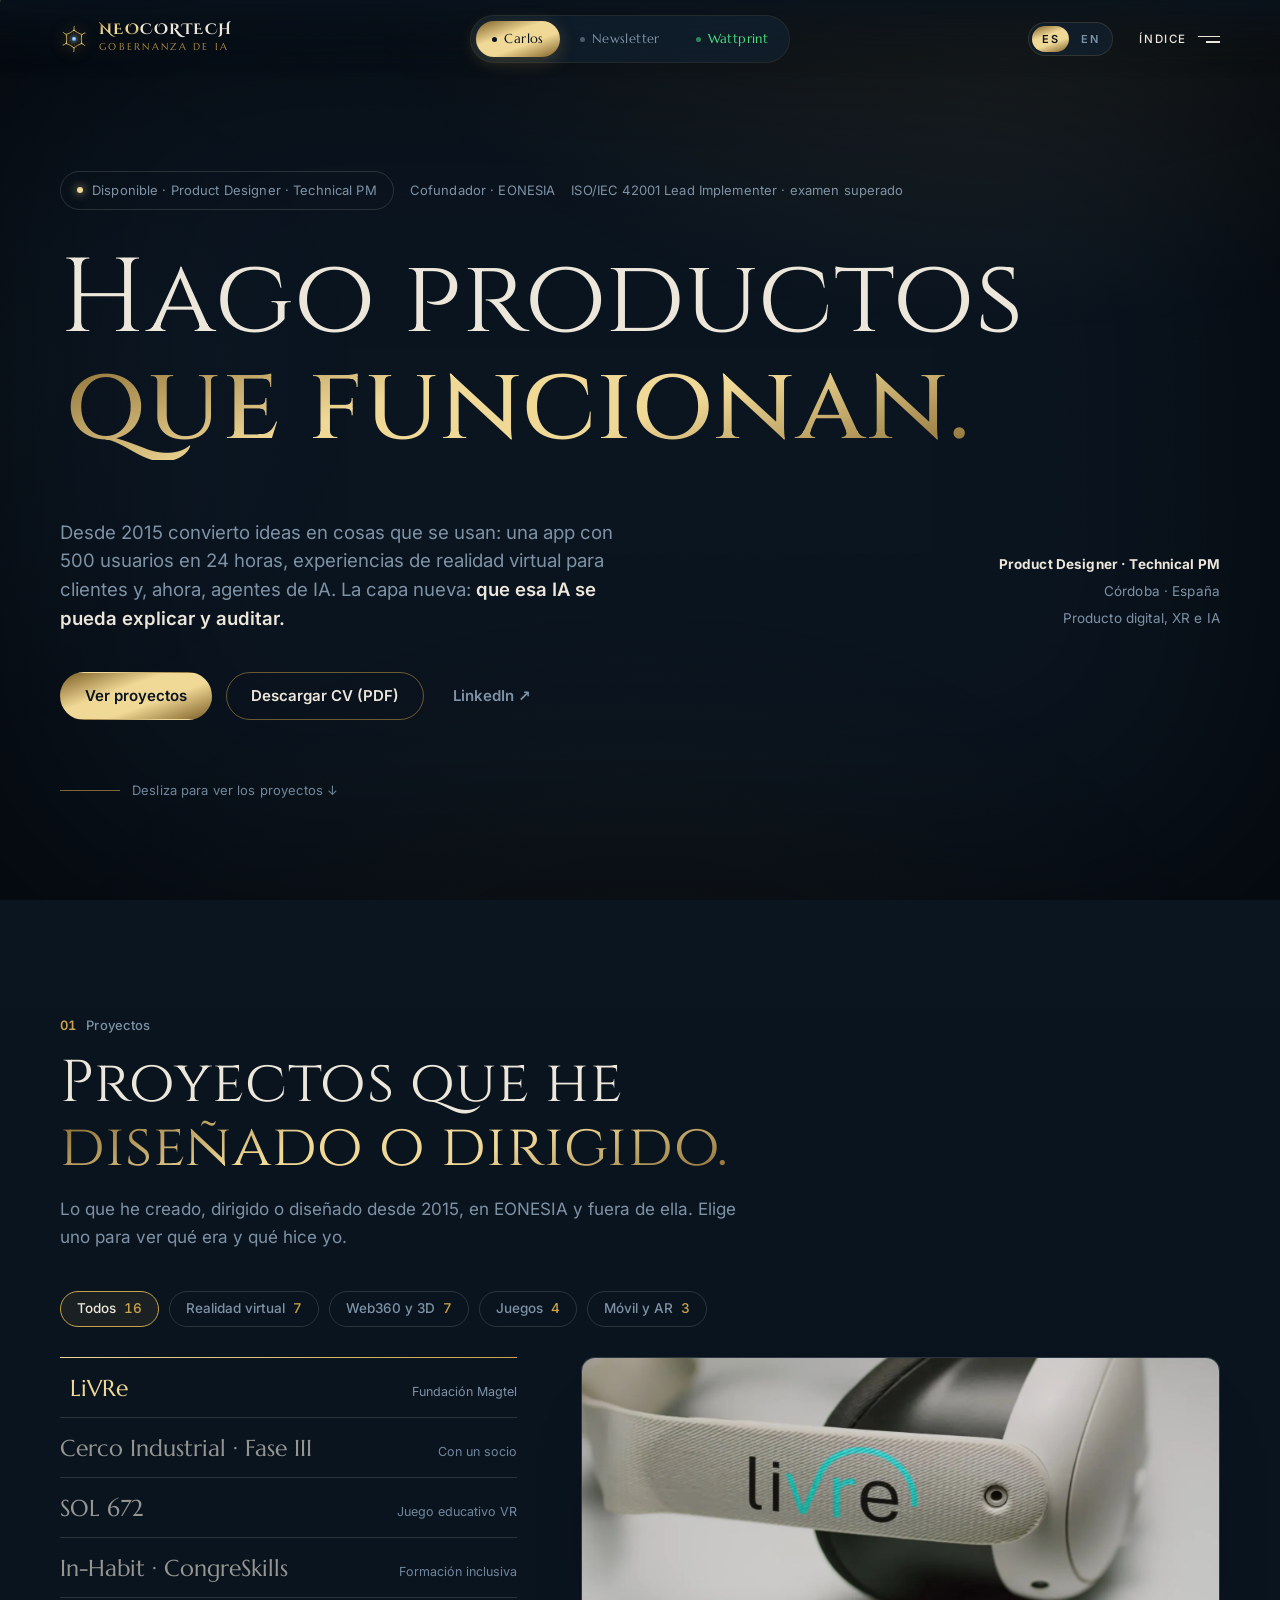
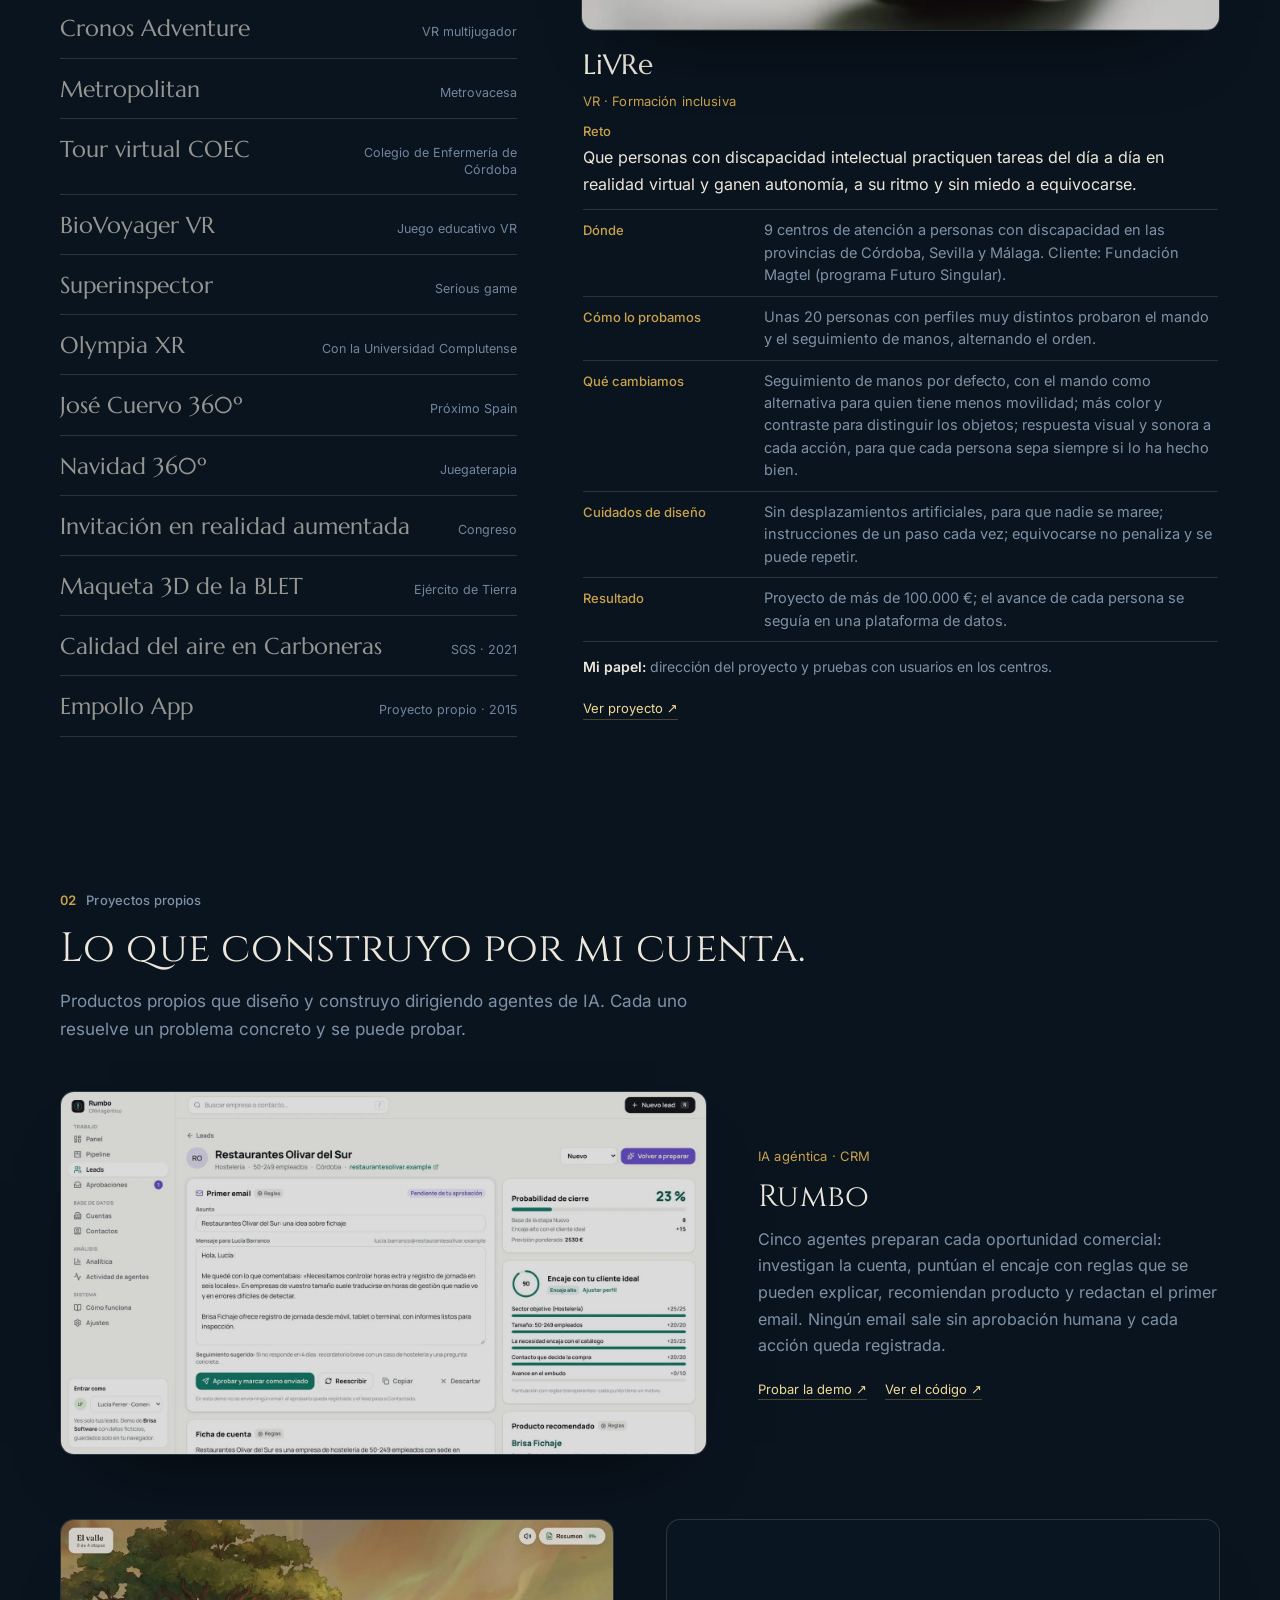
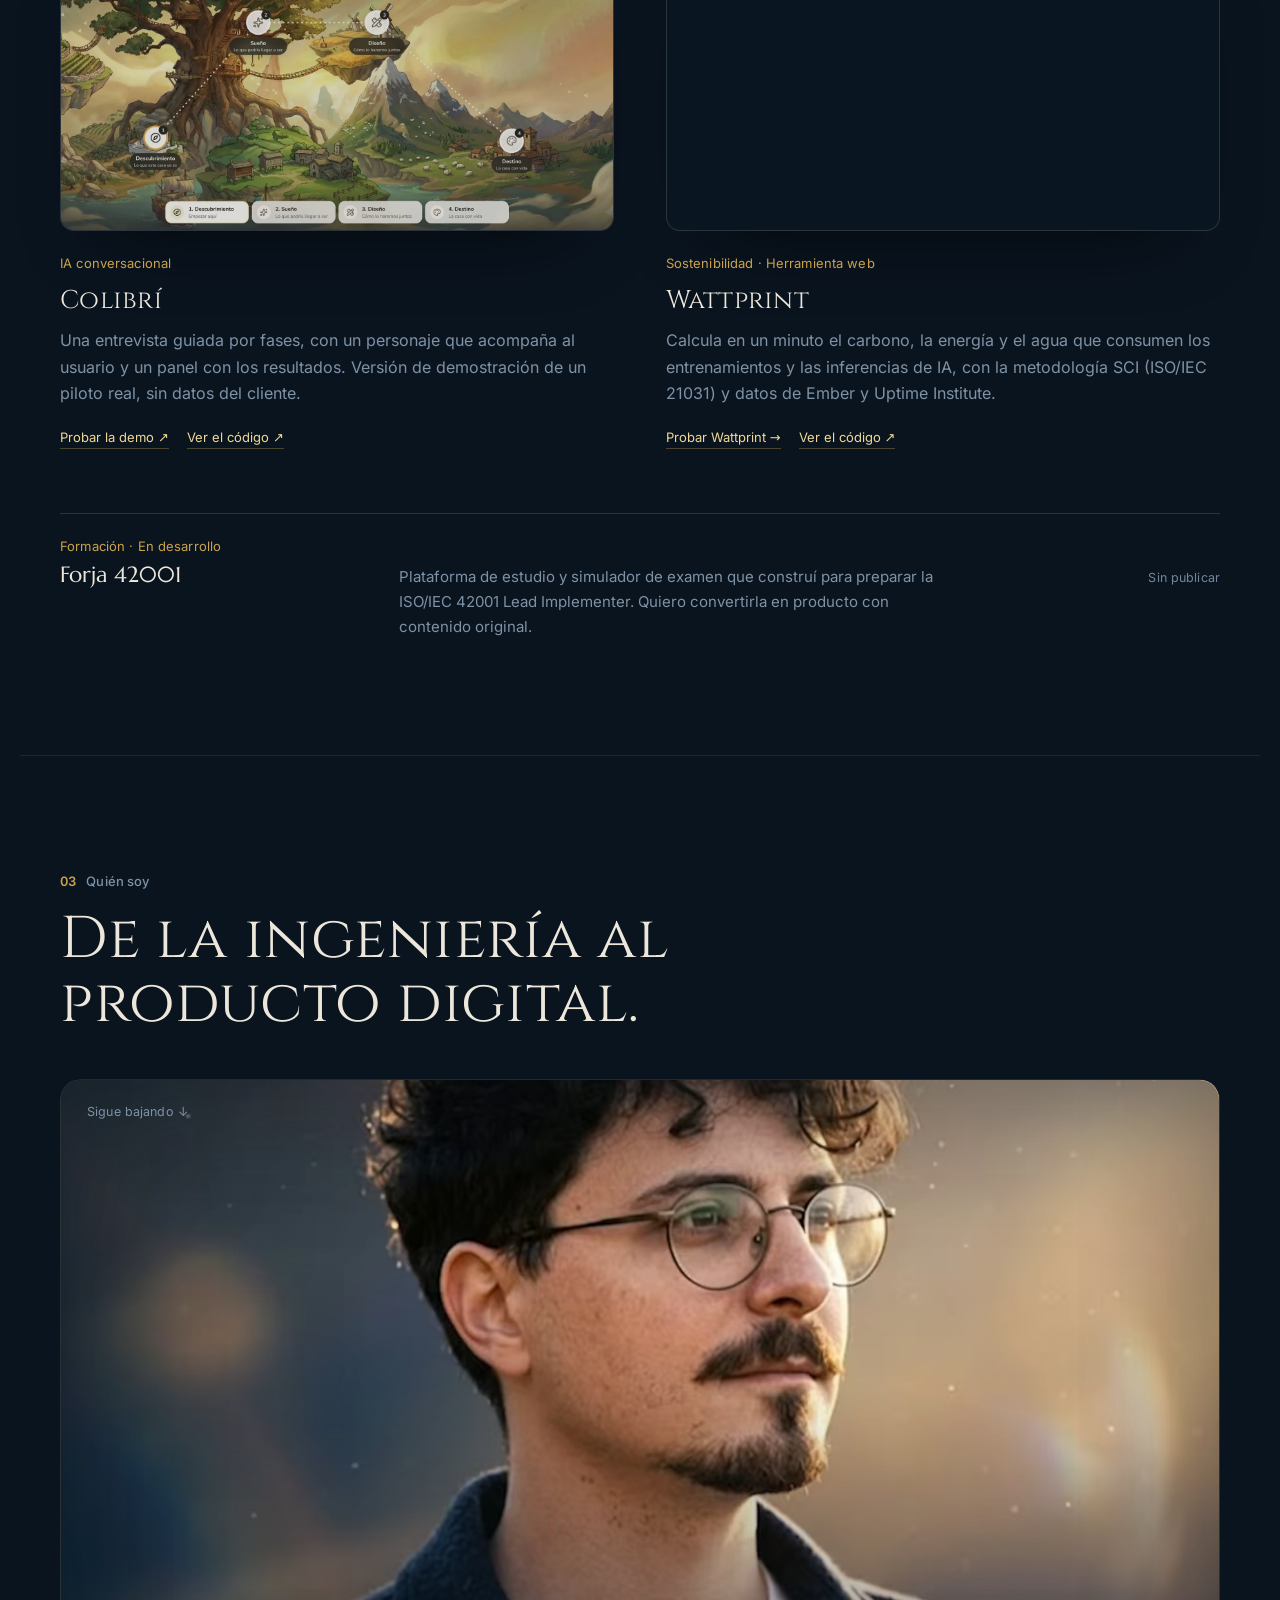
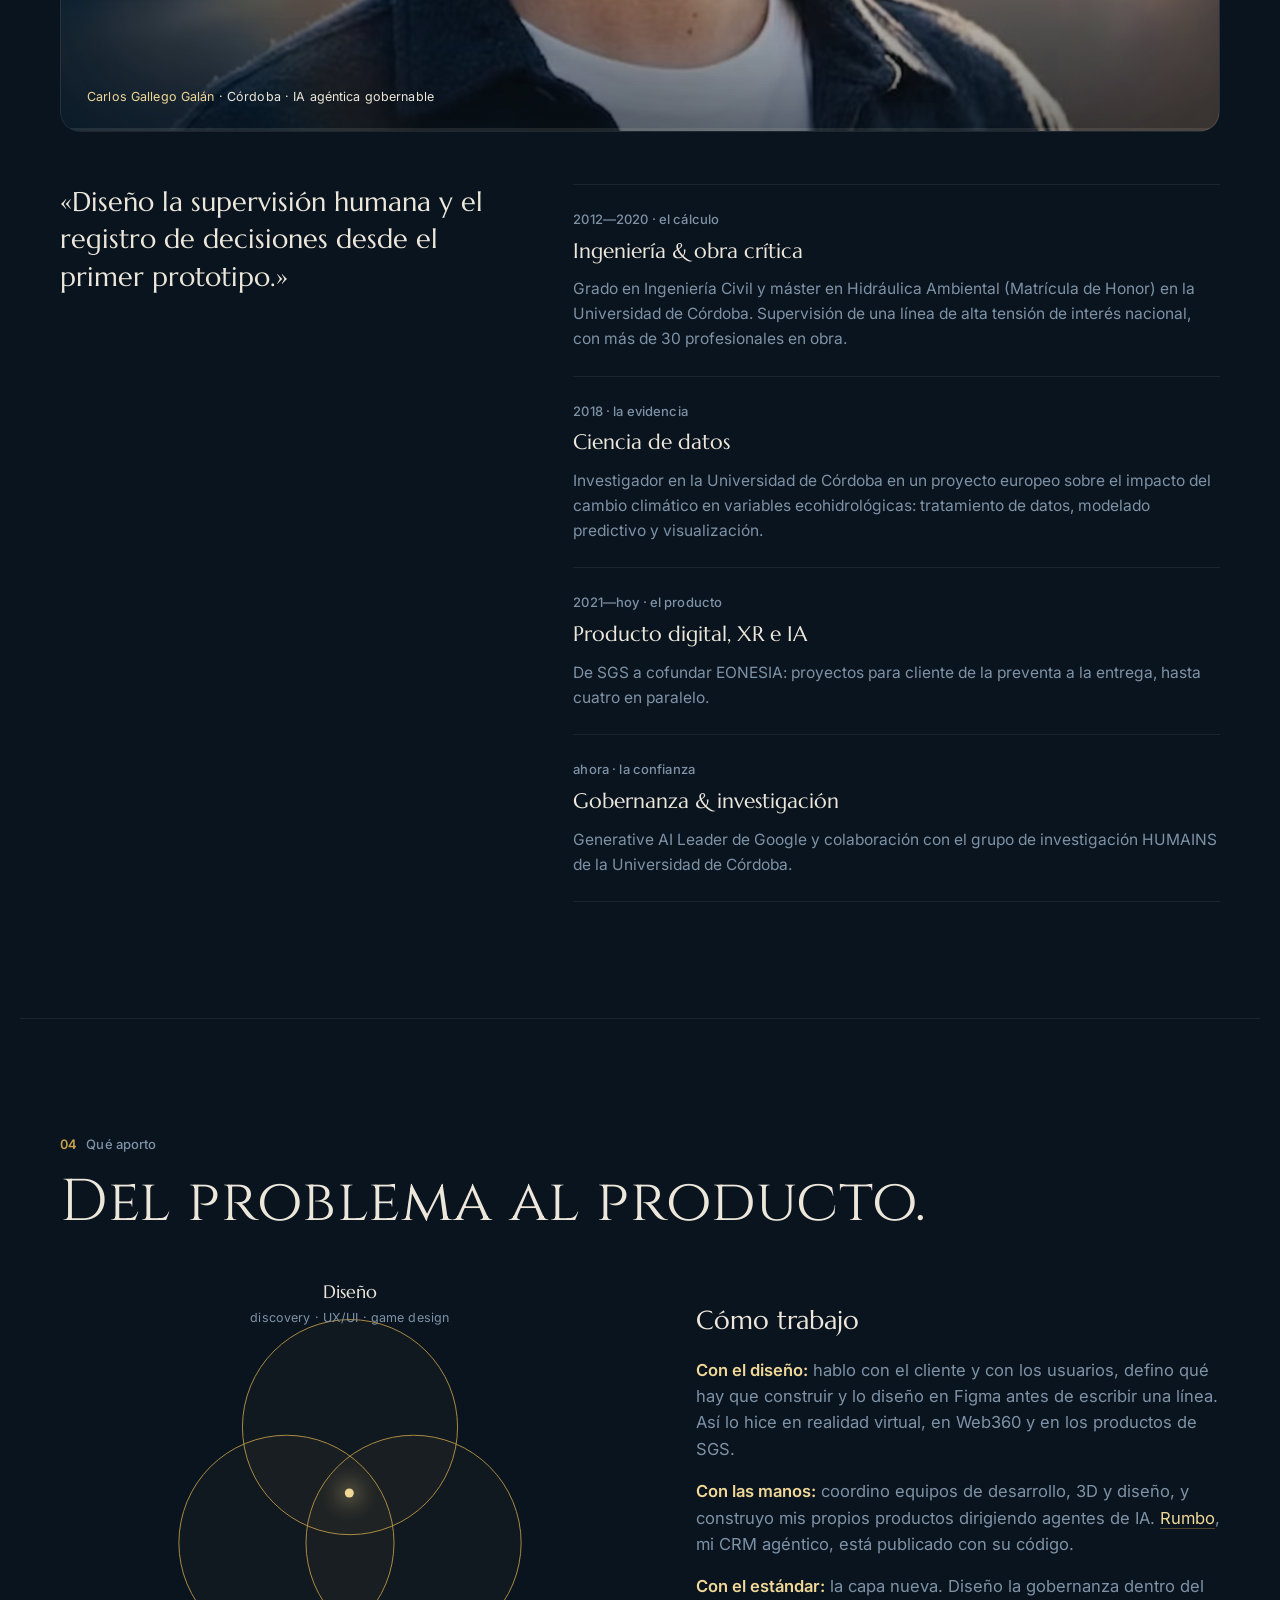
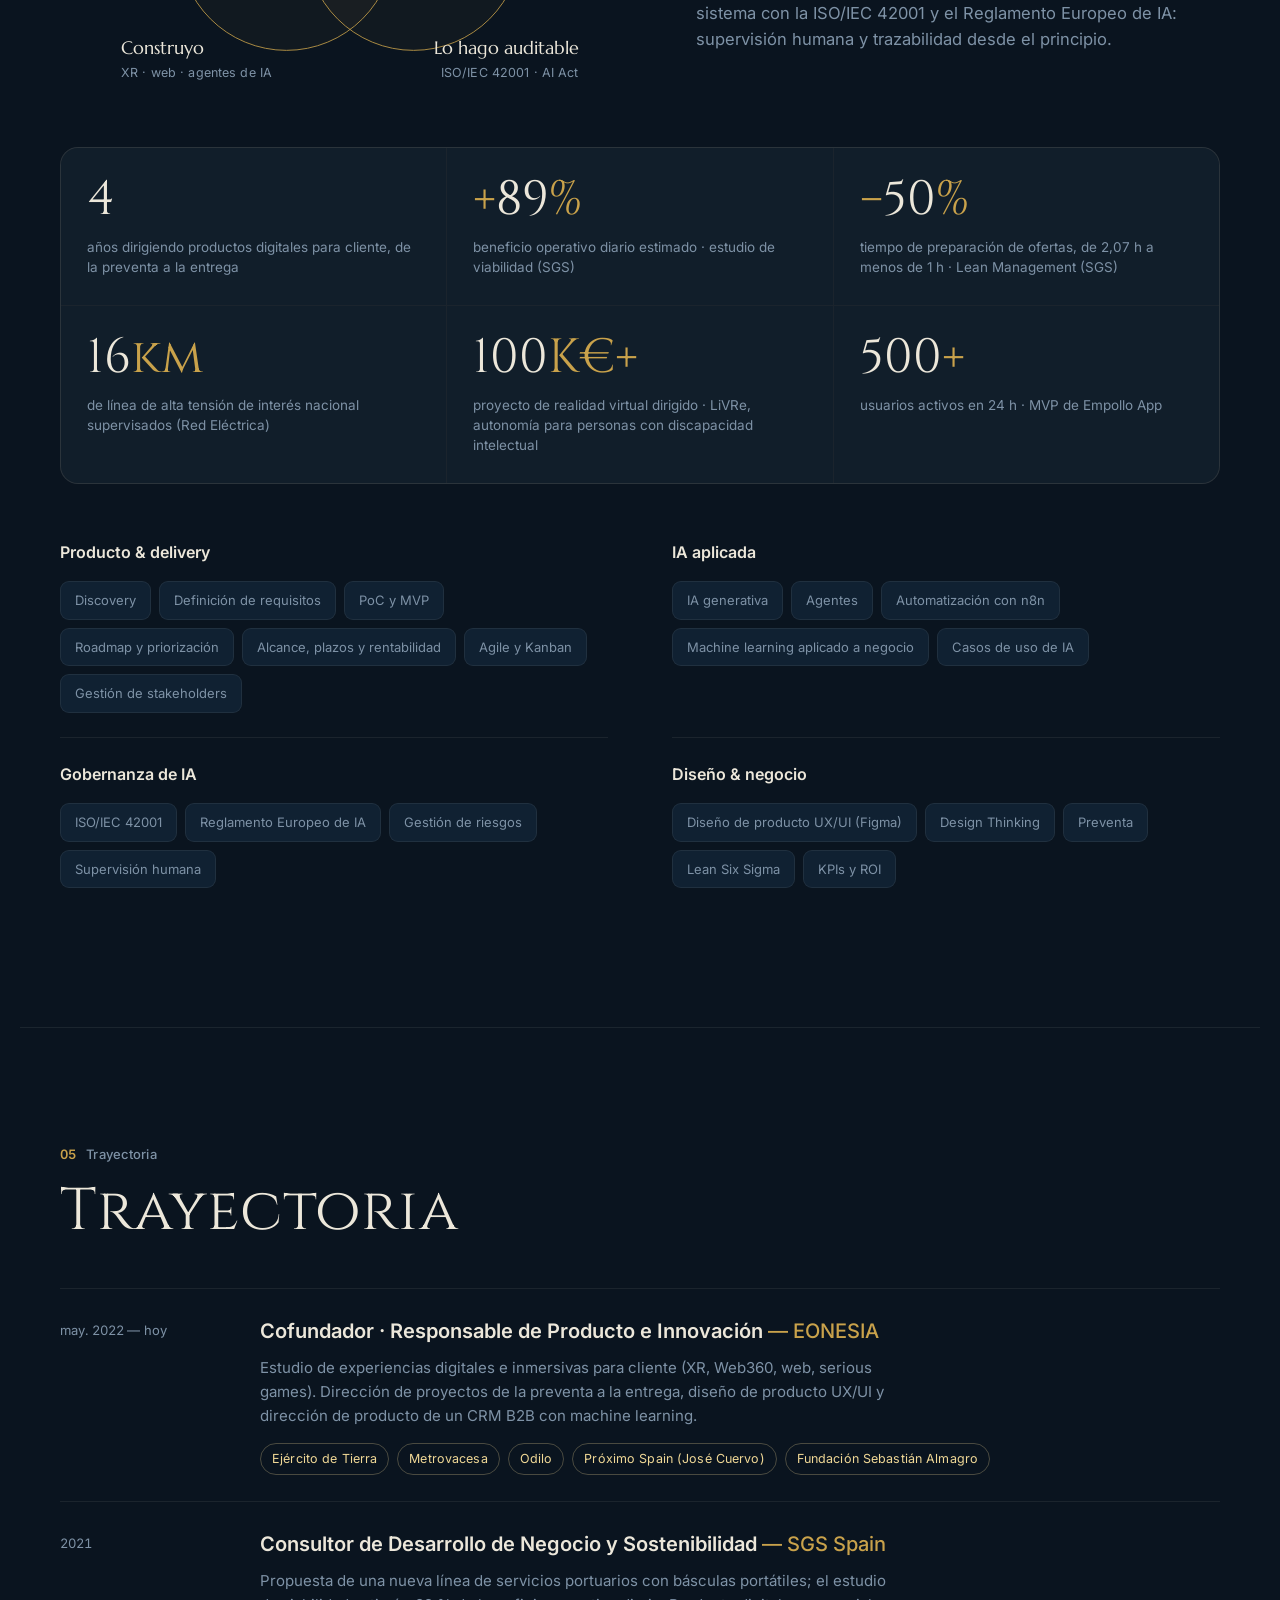
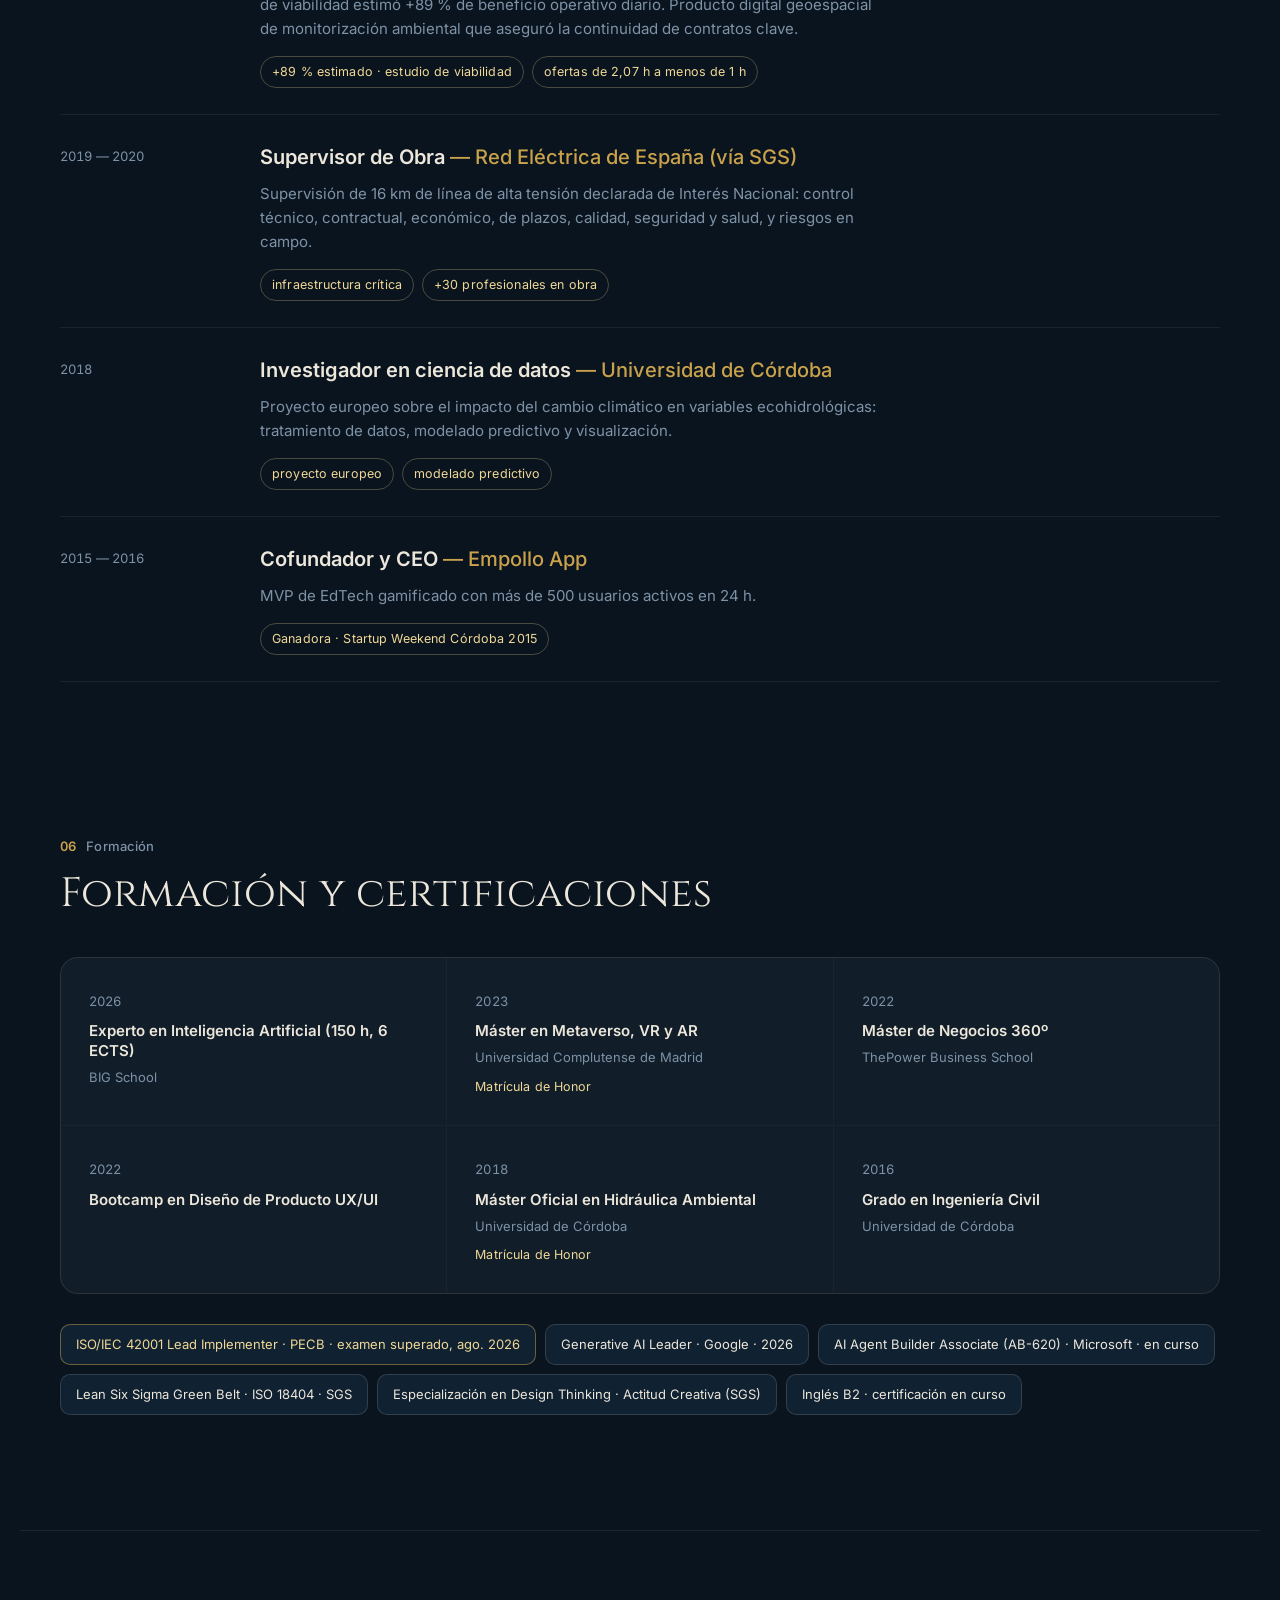
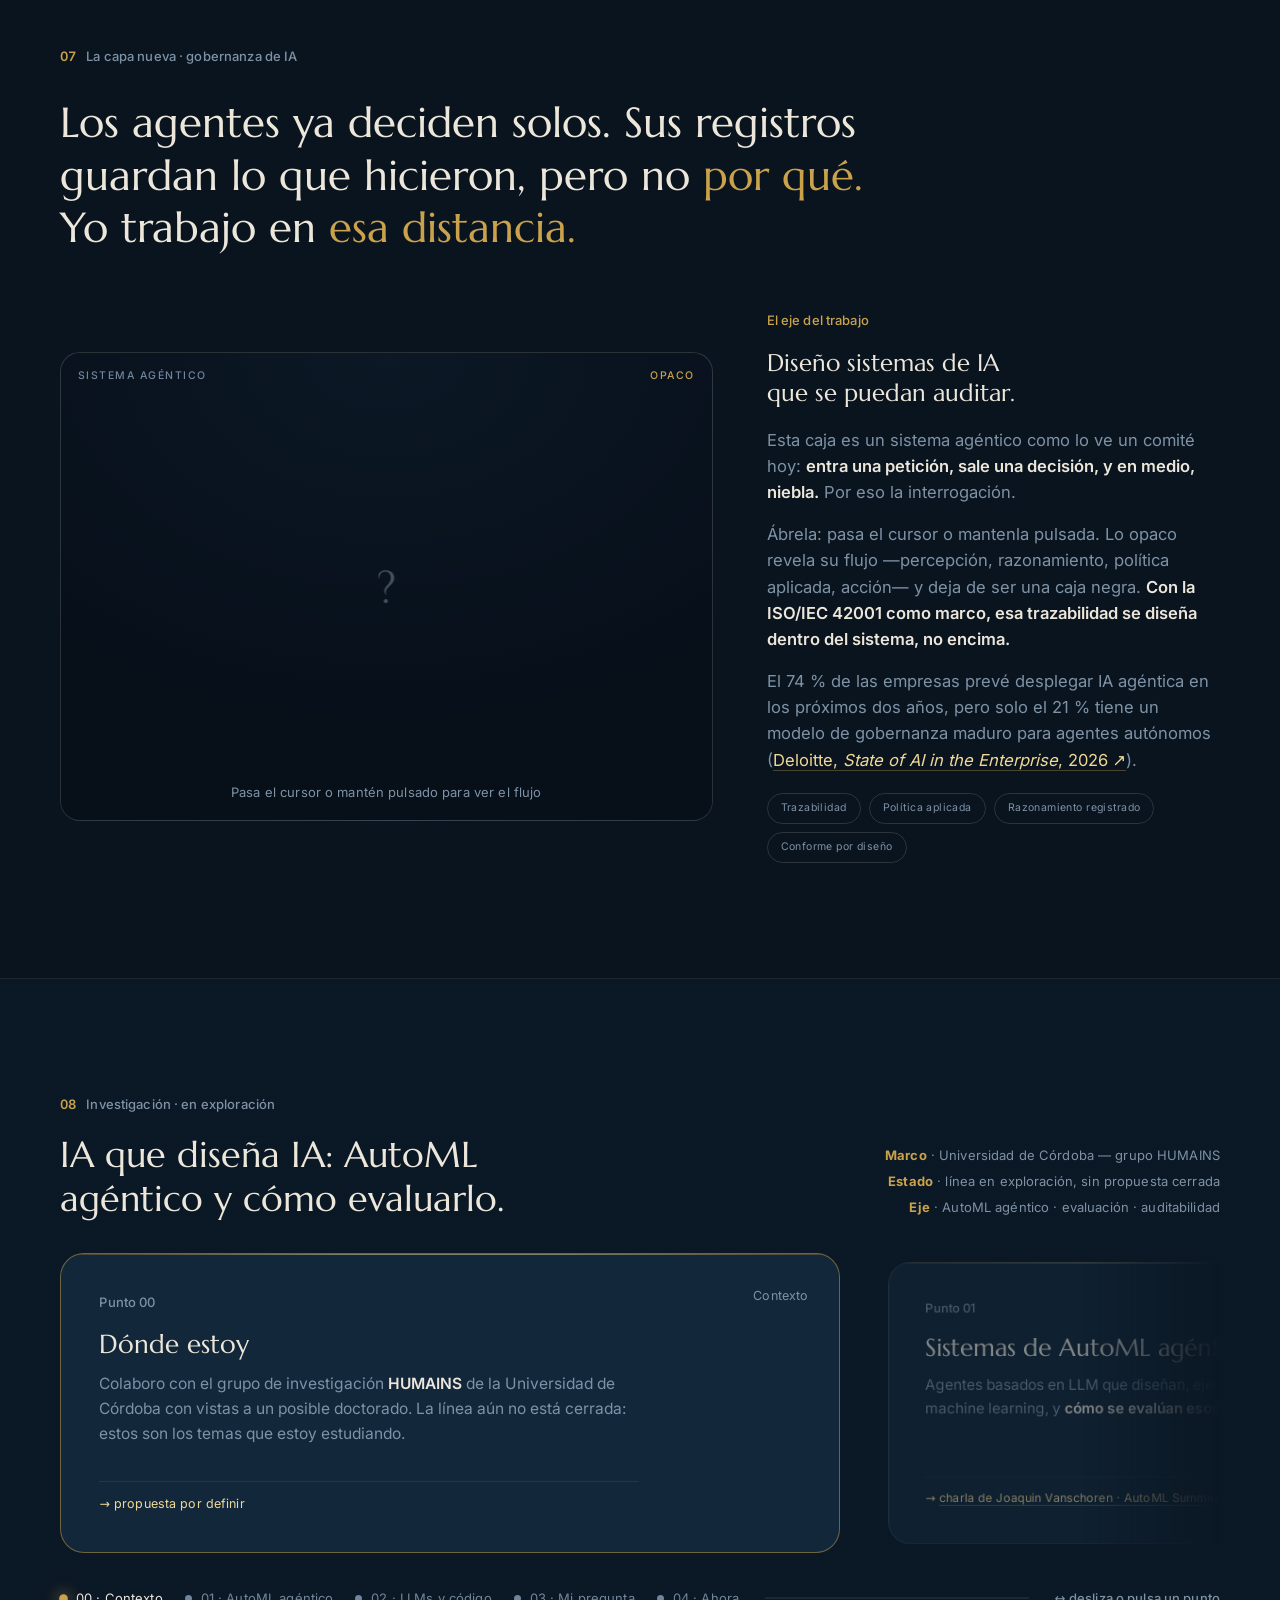
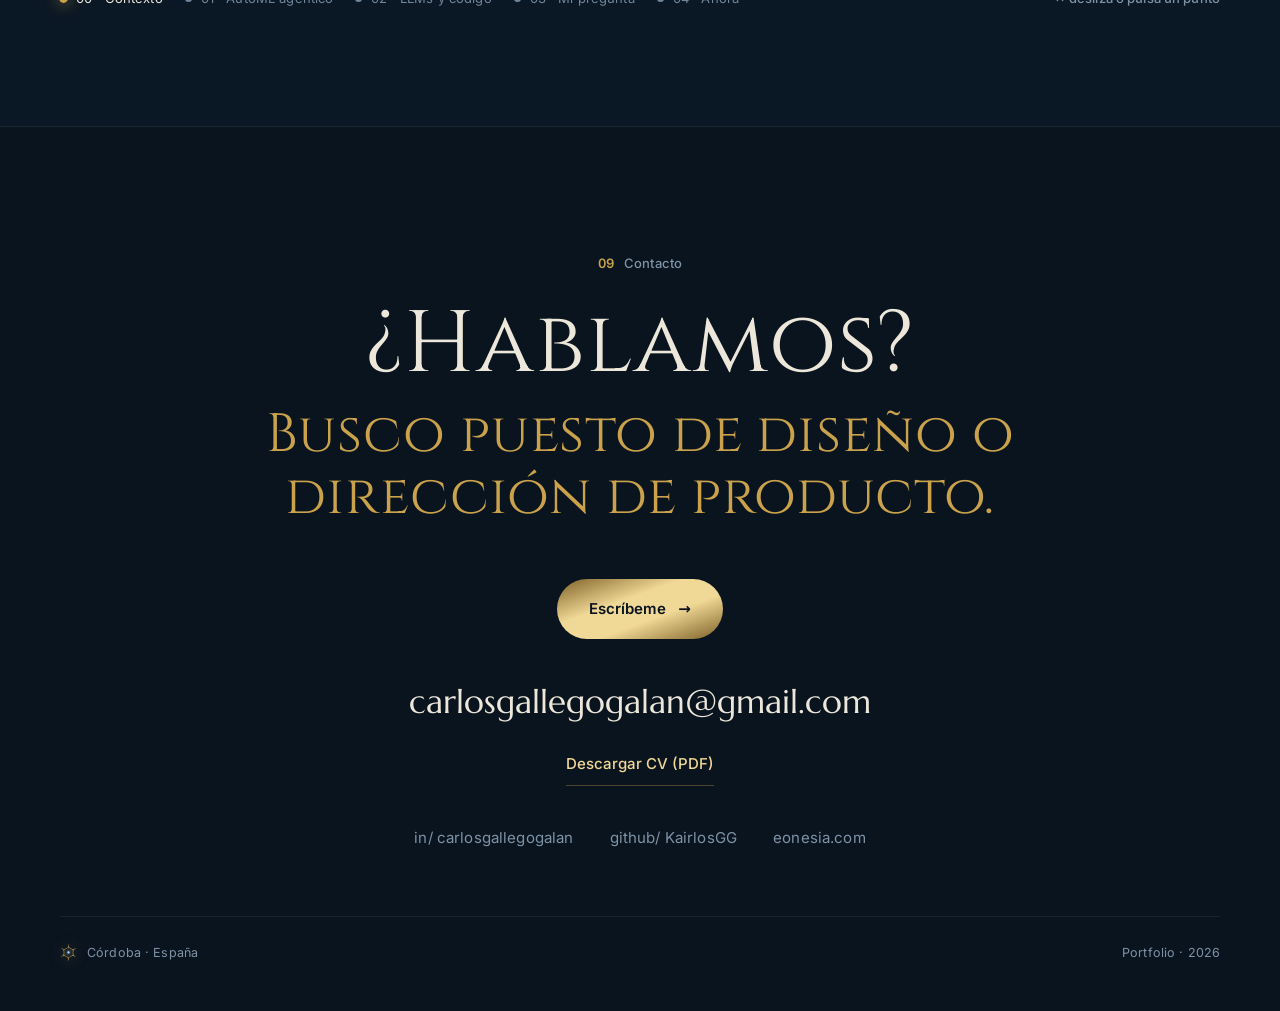
==== index.html @ e839e4a8 "Portfolio: nuevo orden, accesibilidad, contenido revisado, CV descargable y vídeo del retrato Co-Aut" ====
<!DOCTYPE html>
<html lang="es">
<head>
<meta charset="UTF-8"/>
<meta name="viewport" content="width=device-width, initial-scale=1.0"/>
<title>Carlos Gallego Galán — Hago productos que funcionan.</title>
<meta name="description" content="Diseño y dirección de producto. Realidad virtual para salud e inclusión, herramientas web y agentes de IA con supervisión humana. Córdoba, remoto."/>
<meta name="theme-color" content="#0A141F"/>
<meta property="og:title" content="Carlos Gallego Galán — Hago productos que funcionan."/>
<meta property="og:description" content="Diseño y dirección de producto. Realidad virtual para salud e inclusión, herramientas web y agentes de IA con supervisión humana. Córdoba, remoto."/>
<!-- meta:begin -->
<link rel="canonical" href="https://neocortech-kohl.vercel.app/"/>
<link rel="alternate" hreflang="es" href="https://neocortech-kohl.vercel.app/"/>
<link rel="alternate" hreflang="en" href="https://neocortech-kohl.vercel.app/?lang=en"/>
<meta property="og:type" content="website"/>
<meta property="og:url" content="https://neocortech-kohl.vercel.app/"/>
<meta property="og:image" content="https://neocortech-kohl.vercel.app/assets/og-carlos.jpg"/>
<meta property="og:image:width" content="1200"/>
<meta property="og:image:height" content="630"/>
<meta property="og:locale" content="es_ES"/>
<meta property="og:locale:alternate" content="en_GB"/>
<meta name="twitter:card" content="summary_large_image"/>
<meta name="twitter:image" content="https://neocortech-kohl.vercel.app/assets/og-carlos.jpg"/>
<!-- meta:end -->
<link rel="stylesheet" href="/assets/fonts/fonts.css"/>
<link rel="icon" type="image/svg+xml" href="data:image/svg+xml,%3Csvg xmlns='http://www.w3.org/2000/svg' viewBox='0 0 120 120'%3E%3Cpath d='M60 22 Q74.5 34.9 92.9 41 Q89 60 92.9 79 Q74.5 85.1 60 98 Q45.5 85.1 27.1 79 Q31 60 27.1 41 Q45.5 34.9 60 22 Z' fill='none' stroke='%23C9A24B' stroke-width='8' stroke-linejoin='round'/%3E%3Ccircle cx='60' cy='60' r='14' fill='%235B8FC6'/%3E%3Ccircle cx='60' cy='60' r='7' fill='%237FB4E8'/%3E%3C/svg%3E"/>
<script>document.documentElement.className='js';</script>
<script>(function(){var q=null;try{q=new URLSearchParams(location.search).get('lang');}catch(e){}
var l=(q==='en'||q==='es')?q:null;try{if(l)localStorage.setItem('nc_lang',l);else l=localStorage.getItem('nc_lang');}catch(e){}
if(l!=='en')l='es';window.NC_LANG=l;document.documentElement.lang=l;
window.NCT=function(es,en){return l==='en'?en:es;};})();</script>
<style>
:root{
  --night:#0A141F; --night2:#0D1B29; --slate:#13273B;
  --line:rgba(236,231,218,.075); --line2:rgba(236,231,218,.15);
  --gold:#C9A24B; --gold-bright:#F0D896; --gold-deep:#7D5F26;
  --arcane:#5B8FC6; --arcane-glow:#7FB4E8;
  --bone:#ECE7DA; --muted:#7E92A6; --muted2:#52677E;
  --metal:linear-gradient(160deg,var(--gold-deep) 0%,var(--gold-bright) 38%,var(--gold-bright) 62%,var(--gold-deep) 100%);
  /* TYPE SYSTEM — 3 deliberate tiers */
  --display:"Cinzel",Georgia,serif;        /* headlines, numbers, editorial */
  --ui:"Inter",system-ui,sans-serif;       /* body, leads, nav, UI */
  --mono:"Cinzel",Georgia,serif;           /* labels, technical — versalitas */
  --w:1240px; --gut:40px; --e:cubic-bezier(.19,1,.22,1); --e2:cubic-bezier(.76,0,.24,1);
}
*{box-sizing:border-box;margin:0;padding:0}
html{scrollbar-color:var(--slate) var(--night)}
:focus-visible{outline:2px solid var(--gold);outline-offset:3px;border-radius:4px}
.lenis.lenis-smooth{scroll-behavior:auto!important}
.lenis.lenis-stopped{overflow:clip}
::selection{background:var(--gold);color:#0A141F}
body{background:var(--night);color:var(--bone);font-family:var(--ui);font-size:17px;line-height:1.6;-webkit-font-smoothing:antialiased;overflow-x:hidden;-webkit-tap-highlight-color:transparent}
body.menu-open{overflow:hidden}
a{color:inherit;text-decoration:none}
img{display:block;max-width:100%}
.wrap{max-width:var(--w);margin:0 auto;padding:0 var(--gut);position:relative}
@media(max-width:600px){:root{--gut:22px}}

/* atmosphere */
#field{position:fixed;inset:0;z-index:0;pointer-events:none}
.atmo{position:fixed;inset:0;z-index:0;pointer-events:none;
  background:radial-gradient(1200px 760px at 80% -12%,rgba(201,162,75,.14),transparent 58%),radial-gradient(900px 680px at -10% 42%,rgba(91,143,198,.06),transparent 55%),radial-gradient(1000px 760px at 50% 118%,rgba(125,95,38,.09),transparent 60%)}
.grain{position:fixed;inset:-12%;z-index:1;pointer-events:none;opacity:.05;mix-blend-mode:overlay;will-change:transform;
  background-image:url("data:image/svg+xml,%3Csvg xmlns='http://www.w3.org/2000/svg' width='260' height='260'%3E%3Cfilter id='n'%3E%3CfeTurbulence type='fractalNoise' baseFrequency='.9' numOctaves='2'/%3E%3C/filter%3E%3Crect width='100%25' height='100%25' filter='url(%23n)'/%3E%3C/svg%3E");animation:gr 6.5s steps(7) infinite}
@keyframes gr{0%,100%{transform:translate(0,0)}25%{transform:translate(-2%,3%)}50%{transform:translate(3%,-2%)}75%{transform:translate(-3%,-2%)}}
.vig{position:fixed;inset:0;z-index:1;pointer-events:none;box-shadow:inset 0 0 280px 40px rgba(0,0,0,.6)}

/* loader */
#loader{position:fixed;inset:0;z-index:300;background:var(--night);display:none;align-items:center;justify-content:center}
.js #loader{display:flex}
#loader .mk{width:46px;height:46px}
.curtain{position:fixed;inset:0;z-index:290;pointer-events:none;display:none}
.js .curtain{display:flex}
.curtain i{flex:1;background:var(--night);border-right:1px solid rgba(201,162,75,.05)}

#prog{position:fixed;top:0;left:0;height:2px;width:100%;background:var(--metal);z-index:160;transform:scaleX(0);transform-origin:left}

/* ---------- minimal header + overlay menu ---------- */
header.nav{position:fixed;top:0;left:0;right:0;z-index:170;transition:transform .5s var(--e)}
header.nav.hide{transform:translateY(-105%)}
.nav .wrap{display:flex;align-items:center;justify-content:space-between;height:78px}
.nav::before{content:"";position:absolute;inset:0;background:linear-gradient(rgba(10,20,31,.8),transparent);backdrop-filter:blur(8px);-webkit-backdrop-filter:blur(8px);-webkit-mask:linear-gradient(#000,transparent);mask:linear-gradient(#000,transparent);z-index:-1;transition:opacity .4s}
.brand{display:flex;align-items:center;gap:11px;z-index:2}
.brand .wm{display:block;font-family:"Cinzel Decorative",var(--display);font-weight:700;font-size:14.5px;letter-spacing:.1em;color:var(--bone);line-height:1}
.brand .wm .neo{background:var(--metal);-webkit-background-clip:text;background-clip:text;color:transparent}
.brand .sub{display:block;font-family:"Marcellus",var(--display);font-size:9.5px;letter-spacing:.24em;color:var(--gold-deep);text-transform:uppercase;margin-top:3px}
.mk{width:25px;height:25px;filter:drop-shadow(0 1px 7px rgba(201,162,75,.5))}
.brand .mk{width:28px;height:28px}
/* switch — navegación del ecosistema (píldora dorada = activo) */
.switch{display:flex;align-items:center;gap:4px;padding:5px;border:1px solid rgba(201,162,75,.10);border-radius:40px;background:rgba(19,39,59,.5);z-index:2}
.switch a{padding:8px 16px;border-radius:40px;font-family:"Marcellus",var(--display);font-size:13px;letter-spacing:.03em;color:var(--muted);transition:color .3s,background .3s;white-space:nowrap}
.switch a .dot{display:inline-block;width:5px;height:5px;border-radius:50%;background:currentColor;margin-right:7px;vertical-align:middle;opacity:.55}
.switch a:hover{color:var(--bone)}
.switch a.on{color:var(--night);background:var(--metal);box-shadow:0 4px 18px rgba(201,162,75,.28)}
.switch a.on .dot{opacity:1;background:var(--night)}
.switch a.wp{color:#4ADE80}
.switch a.wp.on{color:var(--night)}
@media(max-width:980px){
  .nav .wrap{height:auto;min-height:64px;flex-wrap:wrap;padding-top:12px;padding-bottom:12px;row-gap:10px}
  .switch{order:3;width:100%;justify-content:space-between}
  .switch a{flex:1;text-align:center;padding:8px 4px;font-size:12px}
  .switch a .dot{display:none}
}
.nav-right{display:flex;align-items:center;gap:26px;z-index:2}
@keyframes bk{0%,100%{opacity:1}50%{opacity:.3}}
.menu-btn{display:inline-flex;align-items:center;gap:11px;font-family:var(--mono);font-size:12px;letter-spacing:.14em;text-transform:uppercase;color:var(--bone);background:none;border:0;cursor:pointer;padding:8px 0}
.menu-btn .bars{display:flex;flex-direction:column;gap:4px;width:22px}
.menu-btn .bars i{height:1.5px;background:var(--bone);transition:transform .4s var(--e),opacity .3s}
.menu-btn .bars i:nth-child(1){width:22px}.menu-btn .bars i:nth-child(2){width:14px;align-self:flex-end}
.menu-open .menu-btn .bars i:nth-child(1){transform:translateY(5.5px) rotate(45deg)}
.menu-open .menu-btn .bars i:nth-child(2){width:22px;transform:translateY(-0px) rotate(-45deg)}

#overlay{position:fixed;inset:0;z-index:165;background:rgba(10,20,31,.94);backdrop-filter:blur(16px);-webkit-backdrop-filter:blur(16px);
  display:grid;grid-template-columns:1.4fr .9fr;align-items:center;clip-path:inset(0 0 100% 0);pointer-events:none}
#overlay.open{pointer-events:auto}
@media(max-width:820px){#overlay{grid-template-columns:1fr;align-content:center}}
.ov-nav{padding:0 var(--gut) 0 max(var(--gut),calc((100vw - var(--w))/2 + var(--gut)))}
.ov-nav a{display:flex;align-items:baseline;gap:18px;font-family:var(--display);font-weight:400;font-size:clamp(26px,4.2vw,52px);line-height:1.24;letter-spacing:.02em;color:var(--bone);padding:4px 0;transition:color .35s,padding-left .4s var(--e);position:relative}
.ov-nav a .on{font-family:var(--mono);font-size:13px;color:var(--muted2);font-weight:400}
.ov-nav a:hover{color:var(--gold);padding-left:14px}
.ov-nav a em{font-style:normal;background:var(--metal);-webkit-background-clip:text;background-clip:text;color:transparent}
.ov-side{padding:0 max(var(--gut),calc((100vw - var(--w))/2 + var(--gut))) 0 var(--gut);border-left:1px solid var(--line)}
@media(max-width:820px){.ov-side{border-left:0;margin-top:38px}}
.ov-side .lab{font-family:var(--mono);font-size:10.5px;letter-spacing:.2em;text-transform:uppercase;color:var(--muted2);margin-bottom:14px}
.ov-side a.ci{display:block;font-family:var(--ui);font-size:15px;color:var(--muted);margin-bottom:9px;transition:color .3s}
.ov-side a.ci:hover{color:var(--gold-bright)}
.ov-side .st{margin-top:28px;display:inline-flex;align-items:center;gap:9px;font-family:var(--mono);font-size:11px;letter-spacing:.12em;text-transform:uppercase;color:var(--muted);border:1px solid var(--line2);border-radius:30px;padding:9px 15px}
.ov-side .st .dot{width:6px;height:6px;border-radius:50%;background:var(--gold-bright);box-shadow:0 0 10px var(--gold-bright)}

/* ---------- type helpers ---------- */
.eyebrow{display:flex;align-items:center;gap:14px;font-family:var(--mono);font-size:11px;letter-spacing:.28em;text-transform:uppercase;color:var(--gold)}
.eyebrow::before{content:"";width:38px;height:1px;background:currentColor;opacity:.6}
.eyebrow .n{color:var(--muted2)}
h2.sec{font-family:var(--display);font-weight:400;font-size:clamp(30px,4.6vw,60px);line-height:1.08;letter-spacing:.01em;margin-top:24px}
h2.sec em{font-style:normal;font-weight:500;background:var(--metal);-webkit-background-clip:text;background-clip:text;color:transparent}
.lead{color:var(--muted);max-width:60ch;margin-top:26px;font-size:19px;line-height:1.55}
.lead strong{color:var(--bone);font-weight:600}
h2.sec,footer .foot-h,.box-copy h3,.conv-copy h3,.t-title{text-wrap:balance}
.line-mask{overflow:hidden;display:block}
.line-mask>span{display:block;will-change:transform}

section{position:relative;z-index:2;padding:clamp(100px,13vw,190px) 0}
.rule{height:1px;background:var(--line);max-width:var(--w);margin:0 auto}
.rvx{opacity:0;transform:translateY(30px)}

/* ---------- hero ---------- */
.hero{min-height:100svh;display:flex;flex-direction:column;justify-content:center;padding-top:120px;padding-bottom:74px;overflow:hidden}
.hero .tagrow{display:flex;align-items:center;gap:16px;flex-wrap:wrap;font-family:var(--mono);font-size:11px;letter-spacing:.2em;text-transform:uppercase;color:var(--muted)}
.hero .tagrow .pill{border:1px solid var(--line2);border-radius:40px;padding:8px 16px;display:inline-flex;align-items:center;gap:9px}
.hero .tagrow .pill .dot{width:6px;height:6px;border-radius:50%;background:var(--gold-bright);box-shadow:0 0 10px var(--gold-bright)}
.hero h1{font-family:var(--display);font-weight:400;font-size:clamp(38px,8.2vw,128px);line-height:1.02;letter-spacing:.01em;margin:36px 0 0}
.hero h1 .l2{padding-left:.06em}
.hero h1 .it{font-style:normal;font-weight:500;background:var(--metal);-webkit-background-clip:text;background-clip:text;color:transparent}
.hero-foot{display:flex;justify-content:space-between;align-items:flex-end;gap:44px;margin-top:58px;flex-wrap:wrap}
.hero-foot .intro{color:var(--muted);max-width:48ch;font-size:18.5px;line-height:1.55}
.hero-foot .intro strong{color:var(--bone);font-weight:600}
.hero-foot .meta{font-family:var(--mono);font-size:12px;color:var(--muted);text-align:right;line-height:2}
.hero-foot .meta b{color:var(--bone);font-weight:700}
@media(max-width:700px){.hero-foot .meta{text-align:left}}
.scrollcue{display:flex;align-items:center;gap:12px;margin-top:52px;color:var(--muted2);font-family:var(--mono);font-size:10.5px;letter-spacing:.26em;text-transform:uppercase}
.scrollcue .ln{width:60px;height:1px;background:var(--line2);overflow:hidden;position:relative}
.scrollcue .ln::after{content:"";position:absolute;inset:0;width:40%;background:var(--gold);animation:sl 2.2s var(--e) infinite}
@keyframes sl{0%{transform:translateX(-120%)}100%{transform:translateX(320%)}}

/* marquee */
.marquee{border-top:1px solid var(--line);border-bottom:1px solid var(--line);overflow:hidden;padding:20px 0;background:rgba(13,27,41,.4);position:relative;z-index:2}
.mqt{display:flex;width:max-content;will-change:transform}
.mqi{display:flex;align-items:center;gap:28px;padding:0 28px;font-family:var(--mono);font-size:13px;letter-spacing:.2em;text-transform:uppercase;color:var(--muted);white-space:nowrap}
.mqi i{width:6px;height:6px;background:var(--gold);transform:rotate(45deg)}
.mqi b{color:var(--bone);font-weight:400}

/* manifesto + black box */
.mani .big{font-family:var(--display);font-weight:400;font-size:clamp(24px,3.7vw,48px);line-height:1.28;letter-spacing:.01em;max-width:19ch;margin-top:30px}
.mani .big .w{color:var(--muted2);transition:color .5s var(--e)}
.mani .big .w.lit{color:var(--bone)}
.mani .big .w.acc.lit{color:var(--gold)}
.box-wrap{margin-top:90px;display:grid;grid-template-columns:1.18fr .82fr;gap:54px;align-items:center}
@media(max-width:920px){.box-wrap{grid-template-columns:1fr;gap:36px}}
.bb{position:relative;aspect-ratio:1/.72;border-radius:20px;border:1px solid var(--line2);overflow:hidden;cursor:none;background:radial-gradient(120% 120% at 50% 0%,#16283C,#08101A 70%)}
.bb canvas{position:absolute;inset:0;width:100%;height:100%}
.bb .hint{position:absolute;left:0;right:0;bottom:18px;text-align:center;font-family:var(--mono);font-size:10.5px;letter-spacing:.22em;text-transform:uppercase;color:var(--muted);pointer-events:none;transition:opacity .4s;z-index:3}
.bb .corner{position:absolute;font-family:var(--mono);font-size:9.5px;letter-spacing:.16em;text-transform:uppercase;color:var(--muted2);z-index:3;pointer-events:none}
.bb .corner.tl{top:15px;left:17px}
.bb .corner.tr{top:15px;right:17px;color:var(--gold)}
.box-copy .km{font-family:var(--mono);font-size:11px;letter-spacing:.2em;text-transform:uppercase;color:var(--gold);margin-bottom:18px}
.box-copy h3{font-family:var(--display);font-weight:400;font-size:24px;line-height:1.24;letter-spacing:.01em;margin-bottom:18px}
.box-copy p{color:var(--muted);font-size:16.5px;margin-bottom:15px}
.box-copy p strong{color:var(--bone);font-weight:600}
.box-copy .tags{display:flex;flex-wrap:wrap;gap:8px;margin-top:20px}
.box-copy .tg{font-family:var(--mono);font-size:10.5px;letter-spacing:.04em;color:var(--muted);border:1px solid var(--line2);border-radius:30px;padding:6px 13px}

/* ---------- perfil + cinematic portrait ---------- */
/* cinematic video banner */
.cinema{position:relative;width:100%;aspect-ratio:16/9;border-radius:20px;overflow:hidden;border:1px solid var(--line2);margin-top:58px;background:#08101A;box-shadow:0 50px 120px -55px rgba(0,0,0,.95)}
.cinema video,.cinema .poster{position:absolute;inset:0;width:100%;height:100%;object-fit:cover;display:block}
.cinema .grade{position:absolute;inset:0;pointer-events:none;background:linear-gradient(192deg,transparent 42%,rgba(10,20,31,.66))}
.cinema .edge{position:absolute;inset:0;pointer-events:none;box-shadow:inset 0 0 130px 12px rgba(10,20,31,.5);border-radius:20px}
.cinema .cap{position:absolute;left:26px;bottom:24px;z-index:3;font-family:var(--mono);font-size:10.5px;letter-spacing:.16em;text-transform:uppercase;color:var(--bone)}
.cinema .cap span{color:var(--gold-bright)}
.cinema .tc{position:absolute;right:24px;top:22px;z-index:3;font-family:var(--mono);font-size:10px;letter-spacing:.14em;color:var(--muted);display:flex;align-items:center;gap:8px;text-transform:uppercase}
.cinema .tc .rec{width:7px;height:7px;border-radius:50%;background:var(--gold);box-shadow:0 0 10px var(--gold);animation:bk 2s infinite}
.cinema .scrubhint{position:absolute;left:26px;top:22px;z-index:3;font-family:var(--mono);font-size:10px;letter-spacing:.18em;text-transform:uppercase;color:var(--muted);transition:opacity .4s}
.cinema .ctitle{position:absolute;left:26px;bottom:46px;z-index:3;font-family:var(--display);font-style:normal;font-weight:400;font-size:clamp(15px,1.9vw,22px);color:rgba(236,231,218,.94);text-shadow:0 2px 22px rgba(0,0,0,.55);letter-spacing:.02em}
.cinema .pbar{position:absolute;left:0;right:0;bottom:0;height:3px;background:rgba(236,231,218,.1);z-index:4}
.cinema .pbar i{display:block;height:100%;width:0;background:var(--metal)}
@media(max-width:560px){.cinema .ctitle{font-size:16px;bottom:42px}}
.perfil-grid{display:grid;grid-template-columns:.82fr 1.18fr;gap:64px;margin-top:64px;align-items:start}
.perfil-grid .sticky{position:sticky;top:120px}
@media(max-width:980px){.perfil-grid{grid-template-columns:1fr;gap:36px}.perfil-grid .sticky{position:static}}
.quote{font-family:var(--display);font-style:normal;font-weight:400;font-size:clamp(19px,2.2vw,26px);line-height:1.42;color:var(--bone);letter-spacing:.01em}
.quote .em{color:var(--gold)}
.qmeta{font-family:var(--mono);font-size:11px;letter-spacing:.12em;text-transform:uppercase;color:var(--muted2);margin:22px 0 0}
.lyr{border-top:1px solid var(--line);padding:28px 0;display:grid;grid-template-columns:50px 1fr;gap:22px;transition:background .4s}
.lyr:last-child{border-bottom:1px solid var(--line)}
.lyr:hover{background:linear-gradient(90deg,rgba(201,162,75,.045),transparent 75%)}
.lyr .no{font-family:var(--mono);font-size:12px;color:var(--gold)}
.lyr .k{font-family:var(--mono);font-size:10.5px;letter-spacing:.16em;text-transform:uppercase;color:var(--muted2)}
.lyr h3{font-family:var(--display);font-weight:400;font-size:19px;margin:5px 0 9px;letter-spacing:.01em}
.lyr p{color:var(--muted);font-size:15.5px}

/* ---------- aporto + redesigned Venn ---------- */
.posit{font-family:var(--display);font-weight:400;font-style:normal;font-size:clamp(18px,2.2vw,26px);line-height:1.45;color:var(--bone);max-width:24ch;margin-top:34px}
.posit b{font-style:normal;font-weight:500;color:var(--gold)}
.conv{display:grid;grid-template-columns:1.05fr .95fr;gap:70px;align-items:center;margin-top:70px}
@media(max-width:980px){.conv{grid-template-columns:1fr;gap:50px}}
.venn{position:relative;width:100%;max-width:540px;margin:0 auto;aspect-ratio:1/.93}
.venn-stage{position:absolute;inset:0}
.venn-stage svg{position:absolute;inset:0;width:100%;height:100%;overflow:visible}
.vc{fill:rgba(201,162,75,.05);stroke:var(--gold);stroke-width:1.2;opacity:.85}
.vlbl{position:absolute;max-width:42%}
.vlbl .vn{font-family:var(--mono);font-size:11px;color:var(--gold);letter-spacing:.06em}
.vlbl .vt{font-family:var(--display);font-weight:400;font-size:clamp(15px,1.8vw,18px);margin-top:5px;letter-spacing:.01em;line-height:1.2}
.vlbl .vs{font-family:var(--mono);font-size:10px;letter-spacing:.04em;color:var(--muted);margin-top:5px;text-transform:uppercase}
.vlbl.top{top:-6px;left:50%;transform:translateX(-50%);text-align:center;max-width:60%}
.vlbl.bl{bottom:2%;left:-2%;text-align:left}
.vlbl.br{bottom:2%;right:-2%;text-align:right}
.vcenter{position:absolute;top:53%;left:50%;transform:translate(-50%,-50%);text-align:center;width:46%;z-index:2}
.vcenter .vd{width:9px;height:9px;border-radius:50%;background:var(--gold-bright);box-shadow:0 0 22px 4px rgba(240,216,150,.7);margin:0 auto 12px}
.vcenter .vtxt{font-family:var(--display);font-style:normal;font-size:12.5px;color:var(--gold-bright);line-height:1.3}
@media(max-width:600px){
  .venn{aspect-ratio:auto;max-width:420px}
  .venn-stage{position:relative;width:100%;aspect-ratio:1/.93}
  .vlbl{position:static!important;max-width:none!important;transform:none!important;text-align:left!important;display:grid;grid-template-columns:34px 1fr;gap:0 12px;align-items:baseline;padding:14px 0;border-top:1px solid var(--line)}
  .vlbl .vn{grid-row:span 2}.vlbl .vt{margin-top:0}.vlbl.top{margin-top:14px}
}
.conv-copy h3{font-family:var(--display);font-weight:400;font-size:26px;letter-spacing:.01em;margin-bottom:20px;line-height:1.22}
.conv-copy p{color:var(--muted);font-size:16.5px;margin-bottom:16px}
.conv-copy .hl{color:var(--gold-bright);font-weight:600;color:var(--gold-bright)}
.conv-copy p .hl{font-family:var(--ui)}

.metrics{display:grid;grid-template-columns:repeat(3,1fr);gap:1px;background:var(--line);border:1px solid var(--line);border-radius:18px;overflow:hidden;margin-top:80px}
@media(max-width:720px){.metrics{grid-template-columns:1fr 1fr}}
.metric{background:rgba(13,27,41,.6);padding:36px 30px;transition:background .35s}
.metric:hover{background:var(--slate)}
.metric .v{font-family:var(--display);font-weight:400;font-size:clamp(32px,4.2vw,48px);line-height:1;letter-spacing:0}
.metric .v .u{color:var(--gold)}
.metric .l{color:var(--muted);font-size:13.5px;margin-top:14px;line-height:1.45}

.skills{display:grid;grid-template-columns:1.35fr 1fr;gap:60px;margin-top:80px}
@media(max-width:980px){.skills{grid-template-columns:1fr;gap:44px}}
.sg{padding:24px 0;border-top:1px solid var(--line)}
.sg:first-child{border-top:0;padding-top:0}
.sg .gh{display:flex;align-items:baseline;gap:14px;margin-bottom:15px}
.sg .gh .k{font-family:var(--mono);font-size:11px;color:var(--gold);letter-spacing:.1em}
.sg .gh b{font-size:16px;font-weight:600}
.tags{display:flex;flex-wrap:wrap;gap:8px}
.tg2{font-size:13px;color:var(--muted);background:rgba(19,39,59,.7);border:1px solid var(--line);padding:8px 14px;border-radius:9px;transition:.28s var(--e)}
.tg2:hover{color:var(--bone);border-color:var(--line2);transform:translateY(-2px)}

/* projects sticky stack */
.stack{margin-top:70px;position:relative}
.pcard{position:sticky;border:1px solid var(--line2);border-radius:24px;background:linear-gradient(160deg,#102030,#0A1522);overflow:hidden;padding:46px;min-height:400px;display:grid;grid-template-columns:1.1fr .9fr;gap:40px;align-items:center;box-shadow:0 -10px 60px -30px rgba(0,0,0,.9)}
@media(max-width:820px){.pcard{grid-template-columns:1fr;gap:24px;padding:32px;min-height:0}}
.pcard .idx{position:absolute;top:28px;right:34px;font-family:var(--mono);font-size:11px;color:var(--muted2)}
.pcard .nm{font-family:var(--display);font-weight:400;font-size:clamp(24px,3.1vw,38px);letter-spacing:.01em;line-height:1.12}
.pcard .role{font-family:var(--mono);font-size:10.5px;letter-spacing:.16em;text-transform:uppercase;color:var(--gold);margin-top:13px}
.pcard p{color:var(--muted);font-size:15.5px;margin-top:19px;max-width:48ch}
.pcard .award{display:inline-flex;align-items:center;gap:8px;font-family:var(--mono);font-size:10px;letter-spacing:.1em;text-transform:uppercase;color:var(--gold-bright);border:1px solid rgba(240,216,150,.32);border-radius:30px;padding:6px 13px;margin-top:22px}
.pcard .stk{display:flex;flex-wrap:wrap;gap:7px;margin-top:24px}
.pcard .st{font-family:var(--mono);font-size:10.5px;color:var(--muted);border:1px solid var(--line);padding:5px 11px;border-radius:30px}
.pcard .viz{border:1px solid var(--line);border-radius:14px;background:rgba(10,20,31,.6);padding:24px;font-family:ui-monospace,"Cascadia Mono",Consolas,Menlo,monospace;font-size:12px;line-height:2;color:var(--muted)}
.pcard .viz .ok{color:var(--gold-bright)}.pcard .viz .cm{color:var(--muted2)}
.pcard .big-num{font-family:var(--display);font-weight:400;font-size:clamp(52px,7.4vw,104px);line-height:.95;letter-spacing:0}
.pcard .big-num .u{color:var(--gold);font-size:.4em;vertical-align:super}
.pcard .nlabel{font-family:var(--mono);font-size:11px;letter-spacing:.12em;text-transform:uppercase;color:var(--muted);margin-top:16px;line-height:1.6}

/* timeline */
.tline{margin-top:66px}
.trow{display:grid;grid-template-columns:170px 1fr;gap:30px;padding:34px 0;border-top:1px solid var(--line);position:relative;transition:background .35s}
.trow:last-child{border-bottom:1px solid var(--line)}
.trow:hover{background:linear-gradient(90deg,rgba(201,162,75,.04),transparent 70%)}
@media(max-width:680px){.trow{grid-template-columns:1fr;gap:8px}}
.trow .when{font-family:var(--mono);font-size:12px;color:var(--muted2);padding-top:6px}
.trow .what{font-size:20px;font-weight:600}
.trow .what .co{color:var(--gold);font-weight:500}
.trow .desc{color:var(--muted);font-size:15px;margin-top:9px;max-width:70ch}
.trow .res{display:flex;flex-wrap:wrap;gap:8px;margin-top:15px}
.trow .r{font-family:var(--mono);font-size:11px;color:var(--gold-bright);border:1px solid rgba(240,216,150,.28);padding:5px 11px;border-radius:30px}

/* thesis horizontal pin — redesigned */
.thesis{background:linear-gradient(rgba(13,27,41,.55),rgba(13,27,41,.55));border-top:1px solid var(--line);border-bottom:1px solid var(--line);overflow:hidden}
.th-pin{min-height:100svh;display:flex;flex-direction:column;justify-content:center;gap:clamp(20px,3.5vh,36px);padding:clamp(80px,10vh,100px) 0 clamp(28px,4vh,44px)}
.th-head{display:flex;justify-content:space-between;align-items:flex-end;gap:34px;flex-wrap:wrap}
.th-meta{font-family:var(--mono);font-size:11.5px;color:var(--muted);text-align:right;line-height:2}
.th-meta b{color:var(--gold)}
.t-title{font-family:var(--display);font-weight:400;font-style:normal;font-size:clamp(22px,3vw,38px);line-height:1.18;letter-spacing:.01em;margin-top:18px;max-width:24ch}
.htrack-outer{position:relative;overflow:hidden}
.htrack{display:flex;gap:26px;overflow-x:auto;scroll-snap-type:x mandatory;scrollbar-width:none;padding:6px calc((100% - min(100%,780px))/2);cursor:grab}
.htrack::-webkit-scrollbar{display:none}
.htrack.dragging{cursor:grabbing;scroll-snap-type:none}
.htrack{-webkit-mask-image:linear-gradient(90deg,transparent,#000 5%,#000 95%,transparent);mask-image:linear-gradient(90deg,transparent,#000 5%,#000 95%,transparent)}
.htrack .hpanel{flex:0 0 min(100%,780px);scroll-snap-align:center}
.hpanel .out a{pointer-events:auto}
.hpanel:hover{border-color:rgba(201,162,75,.55);box-shadow:0 18px 44px -24px rgba(201,162,75,.28)}
/* sello del doctorado — recompensa al completar las fases */
.th-seal{position:absolute;inset:0;display:flex;flex-direction:column;align-items:center;justify-content:center;gap:14px;pointer-events:none;opacity:0;z-index:5}
.th-seal svg{width:132px;height:132px;filter:drop-shadow(0 0 26px rgba(201,162,75,.45))}
.th-seal .ts-cap{font-family:var(--mono);font-size:11px;letter-spacing:.26em;text-transform:uppercase;color:var(--gold-bright);text-align:center;line-height:1.9;text-shadow:0 2px 14px rgba(10,20,31,.9)}
.hpanel{background:var(--slate);border:1px solid var(--line2);border-radius:24px;padding:clamp(26px,3vw,40px);padding-right:clamp(130px,16vw,200px);min-height:300px;position:relative;overflow:hidden;will-change:transform,opacity;display:flex;flex-direction:column;transition:border-color .3s,box-shadow .35s}
.hpanel.active{border-color:rgba(201,162,75,.5)}
.hpanel::before{content:"";position:absolute;top:0;left:0;right:0;height:1px;background:var(--metal);opacity:.5}
.hpanel .ph{font-family:var(--mono);font-size:11px;letter-spacing:.18em;text-transform:uppercase;color:var(--gold)}
.hpanel .yr{font-family:var(--mono);font-size:11px;color:var(--muted2);position:absolute;top:clamp(24px,2.5vw,34px);right:clamp(22px,2.4vw,32px)}
.hpanel h3{font-family:var(--display);font-weight:400;font-size:clamp(19px,2.2vw,26px);margin:16px 0 12px;letter-spacing:.01em;line-height:1.2}
.hpanel p{color:var(--muted);font-size:15.5px;line-height:1.6}
.hpanel p strong{color:var(--bone);font-weight:600}
.hpanel .out{margin-top:auto;padding-top:12px;border-top:1px solid var(--line);font-family:var(--mono);font-size:12px;color:var(--gold-bright);letter-spacing:.03em}
.hpanel p{margin-bottom:16px}
.hpanel .pn{position:absolute;top:50%;right:clamp(20px,3vw,44px);transform:translateY(-50%);font-family:var(--display);font-weight:400;font-size:clamp(88px,10vw,140px);line-height:1;color:rgba(236,231,218,.06);pointer-events:none}
.hpanel p{max-width:54ch}
.th-foot{display:flex;align-items:center;gap:26px;flex-wrap:wrap}
.hdots{display:flex;gap:22px;align-items:center;flex-wrap:wrap}
.hdot{display:flex;align-items:center;gap:9px;font-family:var(--mono);font-size:10.5px;letter-spacing:.1em;text-transform:uppercase;color:var(--muted2);cursor:pointer;background:none;border:0;padding:4px 0;transition:color .3s}
.hdot .b{width:7px;height:7px;border-radius:50%;background:var(--muted2);transition:.3s var(--e)}
.hdot:hover{color:var(--muted)}
.hdot.active{color:var(--bone)}
.hdot.active .b{background:var(--gold);box-shadow:0 0 12px var(--gold);transform:scale(1.25)}
.hprog{flex:1;min-width:120px;position:relative;height:2px;background:var(--line)}
.hprog i{position:absolute;left:0;top:0;height:100%;width:0;background:var(--metal)}
.hhint{font-family:var(--mono);font-size:10px;letter-spacing:.2em;text-transform:uppercase;color:var(--muted2);white-space:nowrap}
@media(max-width:820px){
  .th-pin{min-height:0;padding:clamp(80px,12vw,120px) 0;gap:28px}
  .htrack{flex-direction:column;gap:18px;overflow:visible;scroll-snap-type:none;cursor:default;padding:6px 0;transform:none!important;-webkit-mask-image:none;mask-image:none}
  .htrack .hpanel{flex:none;width:100%;padding-right:clamp(26px,6vw,40px)}
  .hpanel .pn{display:none}
  .th-seal{position:static;margin:30px auto 0}
  .hpanel{width:100%;opacity:1!important;transform:none!important}
  .th-foot{display:none}
  .th-meta{text-align:left}
}
/* back-to-top */
.totop{margin-top:50px;display:inline-flex;align-items:center;gap:11px;font-family:var(--mono);font-size:12px;letter-spacing:.14em;text-transform:uppercase;color:var(--muted);background:none;border:1px solid var(--line2);border-radius:40px;padding:14px 24px;cursor:pointer;transition:.3s var(--e)}
.totop:hover{color:var(--gold-bright);border-color:var(--gold);transform:translateY(-2px)}
.totop span{transition:transform .3s var(--e)}.totop:hover span{transform:translateY(-3px)}
.totop-float{position:fixed;right:22px;bottom:22px;z-index:140;width:48px;height:48px;border-radius:50%;border:1px solid var(--line2);background:rgba(13,27,41,.72);backdrop-filter:blur(8px);-webkit-backdrop-filter:blur(8px);color:var(--bone);font-size:17px;cursor:pointer;opacity:0;transform:translateY(14px) scale(.9);transition:.4s var(--e);pointer-events:none}
.totop-float.show{opacity:1;transform:none;pointer-events:auto}
.totop-float:hover{border-color:var(--gold);color:var(--gold-bright)}

/* formación */
.edu-grid{display:grid;grid-template-columns:repeat(3,1fr);gap:1px;background:var(--line);border:1px solid var(--line);border-radius:18px;overflow:hidden;margin-top:64px}
@media(max-width:840px){.edu-grid{grid-template-columns:1fr 1fr}}
@media(max-width:520px){.edu-grid{grid-template-columns:1fr}}
.edu{background:rgba(13,27,41,.6);padding:28px;transition:background .35s}
.edu:hover{background:var(--slate)}
.edu .y{font-family:var(--mono);font-size:11px;color:var(--muted2)}
.edu .t{font-weight:600;font-size:15px;margin-top:10px;line-height:1.32}
.edu .w{color:var(--muted);font-size:13px;margin-top:6px}
.edu .hon{color:var(--gold-bright);font-family:var(--mono);font-size:10.5px;margin-top:9px;letter-spacing:.05em}
.certs{display:flex;flex-wrap:wrap;gap:9px;margin-top:30px}
.cert{font-size:13px;background:rgba(19,39,59,.7);border:1px solid var(--line2);padding:9px 15px;border-radius:10px;transition:.28s var(--e)}
.cert:hover{transform:translateY(-2px);border-color:var(--gold)}
.cert.star{border-color:rgba(201,162,75,.5);color:var(--gold-bright)}

/* footer */
footer{padding:clamp(110px,14vw,200px) 0 56px;position:relative;z-index:2;text-align:center;overflow:hidden}
footer .eyebrow{justify-content:center}footer .eyebrow::before{display:none}
footer .foot-h{font-family:var(--display);font-weight:400;font-size:clamp(32px,6.8vw,104px);letter-spacing:.01em;line-height:1.04;margin-top:26px}
footer .foot-h em{font-style:normal;color:var(--gold)}
.foot-btn{display:inline-flex;align-items:center;gap:12px;margin-top:46px;font-size:15px;font-weight:600;font-family:var(--ui);padding:18px 32px;border-radius:46px;background:var(--metal);color:#0A141F;transition:transform .35s var(--e),box-shadow .35s}
.foot-btn:hover{box-shadow:0 18px 50px -16px rgba(201,162,75,.6)}
.foot-btn .ar{transition:transform .3s var(--e)}.foot-btn:hover .ar{transform:translateX(5px)}
.foot-links{display:flex;justify-content:center;gap:14px 36px;flex-wrap:wrap;margin-top:62px;font-family:var(--mono);font-size:13px}
.foot-links a{color:var(--muted);transition:.28s}.foot-links a:hover{color:var(--gold-bright)}
.foot-base{margin-top:66px;padding-top:26px;border-top:1px solid var(--line);display:flex;justify-content:space-between;gap:14px;flex-wrap:wrap;font-family:var(--mono);font-size:11px;color:var(--muted2);letter-spacing:.05em}
.foot-base .fx{display:flex;align-items:center;gap:10px}.foot-base .mk{width:17px;height:17px}

@media(prefers-reduced-motion:reduce){
  *,*::before,*::after{animation-duration:.01ms!important;transition-duration:.01ms!important}
  .rvx{opacity:1!important;transform:none!important}
  #loader,.curtain{display:none!important}
  .portrait .pvid,.portrait .pimg{transform:none!important}
  .portrait .tint,.portrait .pgrain{opacity:0!important}
}

/* selector de idioma */
.lang{display:flex;align-items:center;gap:2px;padding:3px;border:1px solid rgba(201,162,75,.18);border-radius:40px;background:rgba(19,39,59,.5)}
.lang button{font-family:var(--ui,Inter,system-ui,sans-serif);font-size:11px;font-weight:600;letter-spacing:.14em;color:var(--muted);background:none;border:0;padding:6px 10px;border-radius:40px;cursor:pointer;transition:color .2s,background .2s}
.lang button:hover{color:var(--bone)}
.lang button[aria-pressed="true"]{background:var(--metal);color:var(--night)}
.lang button:focus-visible{outline:2px solid var(--gold-bright);outline-offset:2px}

/* proyectos (galería) y taller */
.psub{font-family:var(--display);font-weight:400;font-size:clamp(22px,2.4vw,30px);margin-top:72px;letter-spacing:.01em}
.psub em{color:var(--gold);font-style:normal;font-size:.7em;letter-spacing:.06em}
.psub+.pgrid{margin-top:28px}
.plead{max-width:62ch;color:var(--muted);font-size:17px;line-height:1.65;margin-top:20px}
.pgrid{display:grid;grid-template-columns:repeat(3,minmax(0,1fr));gap:22px;margin-top:46px}
@media(max-width:1020px){.pgrid{grid-template-columns:repeat(2,minmax(0,1fr))}}
@media(max-width:640px){.pgrid{grid-template-columns:1fr}}
.pj{background:linear-gradient(160deg,#102030,#0A1522);border:1px solid var(--line2);border-radius:20px;overflow:hidden;display:flex;flex-direction:column;transition:border-color .3s,box-shadow .35s}
.pj:hover{border-color:rgba(201,162,75,.5);box-shadow:0 22px 50px -28px rgba(201,162,75,.35)}
.pimg{aspect-ratio:1000/434;overflow:hidden;background:#0A1522}
.pimg img{width:100%;height:100%;object-fit:cover;display:block;transition:transform .7s cubic-bezier(.2,.7,.2,1)}
.pj:hover .pimg img{transform:scale(1.045)}
.pbody{padding:22px 24px 24px;display:flex;flex-direction:column;gap:10px;flex:1}
.ptags,.tk{font-family:var(--mono);font-size:10.5px;letter-spacing:.14em;text-transform:uppercase;color:var(--gold);line-height:1.6}
.pj h3{font-family:var(--display);font-weight:400;font-size:clamp(21px,2vw,26px);letter-spacing:.01em;line-height:1.15}
.pj p{color:var(--muted);font-size:14.5px;line-height:1.6}
.paward{align-self:flex-start;font-family:var(--mono);font-size:10px;letter-spacing:.1em;text-transform:uppercase;color:var(--gold-bright);border:1px solid rgba(240,216,150,.32);border-radius:30px;padding:6px 12px}
.prole{font-size:13px;line-height:1.55;color:var(--muted)}
.prole b{color:var(--bone);font-weight:600}
.plink{margin-top:auto;padding-top:6px;align-self:flex-start;font-size:13px;color:var(--gold-bright);text-decoration:none;border-bottom:1px solid rgba(201,162,75,.35);transition:border-color .2s}
.plink:hover{border-color:var(--gold-bright)}
.tgrid{display:grid;grid-template-columns:repeat(2,minmax(0,1fr));gap:22px;margin-top:46px}
@media(max-width:760px){.tgrid{grid-template-columns:1fr}}
.tlinks{margin-top:auto;padding-top:8px;display:flex;flex-wrap:wrap;gap:18px}
.tlinks a{font-size:13px;color:var(--gold-bright);text-decoration:none;border-bottom:1px solid rgba(201,162,75,.35)}
.tlinks a:hover{border-color:var(--gold-bright)}
.tsoon{font-family:var(--mono);font-size:10.5px;letter-spacing:.14em;text-transform:uppercase;color:var(--muted2)}

.plinks{display:flex;flex-wrap:wrap;gap:18px;margin:14px 0 4px}
.plinks a{font-size:13px;color:var(--gold-bright);text-decoration:none;border-bottom:1px solid rgba(201,162,75,.35);padding-bottom:2px;transition:border-color .2s}
.plinks a:hover{border-color:var(--gold-bright)}
a.inl{color:var(--gold-bright);text-decoration:none;border-bottom:1px solid rgba(201,162,75,.35)}
.hpanel .out a{color:inherit;text-decoration:none;border-bottom:1px solid rgba(201,162,75,.45)}
.hpanel .out a:hover{color:var(--gold-bright)}
@media(max-width:560px){.lang button{padding:5px 8px}.nav-right{gap:12px}#menuTxt{position:absolute;width:1px;height:1px;overflow:hidden;clip:rect(0 0 0 0)}}

/* ---------- Proyectos: índice interactivo ---------- */
.ixf-bar{display:flex;flex-wrap:wrap;gap:10px;margin-top:40px}
.ixf{font:500 13.5px/1 var(--ui,Inter),system-ui,sans-serif;color:var(--muted);background:transparent;border:1px solid var(--line2);border-radius:999px;padding:10px 16px;cursor:pointer;transition:color .25s,border-color .25s,background-color .25s}
.ixf:hover{color:var(--bone);border-color:rgba(201,162,75,.45)}
.ixf[aria-pressed="true"]{color:var(--bone);border-color:var(--gold);background:rgba(201,162,75,.09)}
.ixf-n{color:var(--gold);font-variant-numeric:tabular-nums;margin-left:4px}
.ixf:focus-visible,.ix-row:focus-visible,.ix-dots button:focus-visible{outline:2px solid var(--gold-bright);outline-offset:3px}

.ix{list-style:none;margin:30px 0 0;padding:0;display:grid;grid-template-columns:minmax(0,5fr) minmax(0,7fr);grid-template-rows:repeat(var(--n),auto) 1fr;column-gap:clamp(32px,5vw,84px);--n:16}
.ix-it{display:contents}
.ix-it.off{display:none}
.ix-row{grid-column:1;position:relative;display:flex;align-items:baseline;justify-content:space-between;gap:18px;width:100%;text-align:left;background:none;border:0;border-top:1px solid var(--line2);padding:17px 0 15px;cursor:pointer;color:inherit;font:inherit}
.ix-row::before{content:"";position:absolute;left:0;top:-1px;height:1px;width:0;background:linear-gradient(90deg,var(--gold-bright),var(--gold));transition:width .55s cubic-bezier(.2,.7,.2,1)}
.ix-name{font-family:var(--display);font-weight:400;font-size:clamp(19px,1.75vw,26px);line-height:1.18;letter-spacing:.01em;color:rgba(236,231,218,.46);transition:color .3s}
.ix-ctx{flex-shrink:0;max-width:44%;text-align:right;font-size:12.5px;line-height:1.4;color:var(--muted2);transition:color .3s}
.ix-row:hover .ix-name{color:var(--bone)}
.ix-row[aria-expanded="true"] .ix-name{color:var(--gold-bright)}
.ix-row[aria-expanded="true"] .ix-ctx{color:var(--muted)}
.ix-row[aria-expanded="true"]::before{width:100%}

.ix-panel{grid-column:2;grid-row:1/-1;align-self:start;position:sticky;top:96px;opacity:0;visibility:hidden;transition:opacity .4s ease,visibility 0s linear .4s}
.ix-panel.on{opacity:1;visibility:visible;transition:opacity .45s ease}
.ix-media{position:relative;aspect-ratio:16/9;border-radius:14px;overflow:hidden;background:#0A1522;border:1px solid var(--line2);box-shadow:0 40px 80px -50px rgba(0,0,0,.9)}
.ix-media img{position:absolute;inset:0;width:100%;height:100%;object-fit:cover;opacity:0;transform:scale(1.045);transition:opacity .6s ease,transform 1.4s cubic-bezier(.2,.7,.2,1)}
.ix-panel.on .ix-media img.on{opacity:1;transform:none}
.ix-dots{position:absolute;right:14px;bottom:10px;display:flex;gap:4px;z-index:2}
.ix-dots button{width:34px;height:22px;padding:0;border:0;background:none;cursor:pointer;position:relative}
.ix-dots button::after{content:"";position:absolute;left:3px;right:3px;top:9px;height:3px;border-radius:2px;background:rgba(236,231,218,.45);transition:background-color .25s}
.ix-dots button[aria-current="true"]::after{background:var(--gold-bright)}
.ix-body{padding:22px 2px 0;gap:12px}
.ix-body .ix-t{display:none}
.ix-body .ptags{font-family:inherit;text-transform:none;letter-spacing:.01em;font-size:13px;color:var(--gold)}
.ix-body p{font-size:16px;line-height:1.66;max-width:62ch}
.ix-body .prole{font-size:14px}
.ix-body .plink{margin-top:4px}
.plinks2{display:flex;flex-wrap:wrap;gap:6px 22px}
.ix::after{content:"";grid-column:1;align-self:start;border-top:1px solid var(--line2)}

@media (max-width:900px){
  .ix{display:block}
  .ix-it{display:block;border-top:1px solid var(--line2)}
  .ix-it:last-child{border-bottom:1px solid var(--line2)}
  .ix::after{display:none}
  .ix-row{border-top:0;padding:16px 34px 14px 0;flex-direction:column;gap:4px}
  .ix-row::after{content:"";position:absolute;right:6px;top:24px;width:9px;height:9px;border-right:1.5px solid var(--gold);border-bottom:1.5px solid var(--gold);transform:rotate(45deg);transition:transform .3s}
  .ix-row[aria-expanded="true"]::after{transform:rotate(-135deg);top:28px}
  .ix-ctx{text-align:left;max-width:none}
  .ix-panel{position:static;display:none;opacity:1;visibility:visible;transition:none;padding-bottom:26px}
  .ix-panel.on{display:block}
  .ix-panel.on .ix-media img.on{transform:none}
}

/* ---------- Taller (fase 1: clases .tw*, Rumbo en cabeza, pareja y nota) ---------- */
.tws{display:grid;grid-template-columns:repeat(2,minmax(0,1fr));gap:clamp(40px,5vw,72px) clamp(28px,4vw,56px);margin-top:48px}
.tw{display:grid;gap:22px;align-content:start}
.tw-lead{grid-column:1/-1;grid-template-columns:minmax(0,7fr) minmax(0,5fr);gap:clamp(28px,4vw,64px);align-items:center}
.tw-note{grid-column:1/-1;border-top:1px solid var(--line2);padding-top:22px}
.tw-img{aspect-ratio:16/9;border-radius:14px;overflow:hidden;border:1px solid var(--line2);background:#0A1522;box-shadow:0 40px 80px -50px rgba(0,0,0,.9)}
.tw-img img{width:100%;height:100%;object-fit:cover;object-position:top center;display:block;filter:brightness(.86) saturate(.92);transition:filter .5s ease,transform 1.2s var(--e)}
.tw:hover .tw-img img{filter:none;transform:scale(1.02)}
.tw-body{display:flex;flex-direction:column;gap:12px}
.tw-body h3{font-family:var(--display);font-weight:400;font-size:clamp(24px,2.4vw,34px);letter-spacing:.01em;line-height:1.15}
.tw-pair .tw-body h3{font-size:clamp(22px,2vw,28px)}
.tw-body p{color:var(--muted);font-size:16px;line-height:1.66;max-width:60ch}
.tw-note .tw-body{display:grid;grid-template-columns:minmax(0,3fr) minmax(0,7fr) auto;gap:6px 32px;align-items:baseline}
.tw-note .tw-body .tk{grid-column:1/-1}
.tw-note .tw-body h3{font-size:22px}
.tw-note .tw-body p{font-size:15px}
.tw-note .tlinks{margin:0;padding:0}
@media (max-width:900px){
  .tws{grid-template-columns:1fr}
  .tw-lead{grid-template-columns:1fr}
  .tw-note .tw-body{grid-template-columns:1fr}
}

@media (prefers-reduced-motion:reduce){
  .ix-panel,.ix-panel.on,.ix-media img,.ix-row::before,.ix-name,.tw-img img{transition:none}
  .ix-media img{transform:none}
}

/* =====================================================================
   Fase 1 · diseño y estructura (va la última en la cascada)
   ===================================================================== */
:root{
  --mono:"Inter",system-ui,sans-serif;          /* etiquetas en Inter, no en versales de Cinzel */
  --long:"Marcellus","Cinzel",Georgia,serif;    /* titulares largos, con minúsculas */
  --muted2:#71869C;                               /* AA sobre night */
  --s-sec:clamp(76px,9vw,136px);                  /* ritmo: separación entre capítulos */
  --s-tight:clamp(28px,3vw,48px);                 /* sección que continúa el capítulo anterior */
}

/* ---------- colisiones de clases y retícula ---------- */
.bb .corner{display:block;margin:0;gap:0;grid-template-columns:none}
.hero>.wrap,.th-pin>.wrap{width:100%}

/* ---------- movimiento: lo que queda quieto ---------- */
.grain{animation:none;will-change:auto}
.scrollcue .ln::after{animation:none;width:100%;transform:none;opacity:.5}
.cinema .tc .rec{animation:none}
.rvx{transform:translateY(16px)}
.bb{cursor:default}
.mani .big .w{color:var(--bone);transition:none}
.mani .big .w.acc{color:var(--gold)}

/* ---------- tipografía: Cinzel grande, Marcellus largo, Inter pequeño ---------- */
.mani .big,.quote,.box-copy h3,.conv-copy h3,.lyr h3,.hpanel h3,.t-title,.vlbl .vt,.cinema .ctitle,.ix-name,.ix-body .ix-t,.tw-note .tw-body h3{
  font-family:var(--long);letter-spacing:0}
.mani .big{font-size:clamp(26px,3.3vw,44px);line-height:1.24;max-width:24ch}
.quote{font-size:clamp(20px,2.1vw,27px);line-height:1.4}
.lyr h3{font-size:21px}
.t-title{font-size:clamp(24px,2.8vw,36px);line-height:1.22}
.eyebrow,.hero .tagrow,.tk,.lyr .k,.hpanel .ph,.hpanel .yr,.th-meta,.trow .when,.trow .r,.edu .y,.edu .hon,.vlbl .vs,.vlbl .vn,.tg,
.bb .hint,.cinema .cap,.cinema .scrubhint,.cinema .tc,.foot-links,.foot-base,.hero-foot .meta,.gh .k,.km,.qmeta,
.scrollcue,.ptags,.tsoon,.paward,.hdot,.hhint,.th-seal .ts-cap,.ov-side .lab,.ov-side .st,.ov-nav a .on,.hpanel .out{
  font-family:var(--ui);text-transform:none;letter-spacing:.01em}
.hero .tagrow{font-size:13px;color:var(--muted)}
.hero-foot .meta{font-size:13.5px}
.tk,.ptags,.ix-body .ptags{font-size:13px;color:var(--gold)}
.lyr .k,.hpanel .ph,.km,.ov-side .lab,.hhint{font-size:13px;font-weight:500;color:var(--muted)}
.km{color:var(--gold)}
.trow .when,.edu .y{font-size:13px;color:var(--muted);font-variant-numeric:tabular-nums;padding-top:5px}
.qmeta,.scrollcue,.th-meta,.bb .hint,.hdot{font-size:13px}
.tg,.trow .r,.paward,.tsoon,.edu .hon,.hpanel .out{font-size:12.5px}
.ov-side .st{font-size:12.5px}
.vlbl .vs{font-size:12.5px}
.cinema .cap,.cinema .scrubhint,.cinema .tc{font-size:12.5px}
.hpanel .yr{font-size:12.5px;color:var(--muted)}
/* solo dos piezas siguen en versalitas: el botón de menú y el estado de la caja negra */
.menu-btn,.bb .corner{font-family:var(--ui);text-transform:uppercase;letter-spacing:.14em;font-size:11.5px;font-weight:500}
.bb .corner{font-size:10.5px}
#heroH1{font-size:clamp(42px,8.2vw,128px)}
@media(max-width:600px){#heroH1{font-size:clamp(40px,11vw,60px);line-height:1.04}}

/* ---------- cabeceras de sección: número + nombre, sin raya; oro solo donde se mira ---------- */
.eyebrow{gap:10px;font-size:13px;font-weight:500;color:var(--muted)}
.eyebrow::before{display:none}
.eyebrow .n{color:var(--gold);font-variant-numeric:tabular-nums;font-weight:600}
h2.sec{margin-top:16px}
h2.sec em{background:none;-webkit-text-fill-color:currentColor;color:inherit;font-weight:400}
#proyectos h2.sec em{background:var(--metal);-webkit-background-clip:text;background-clip:text;-webkit-text-fill-color:transparent;color:transparent}
/* las secciones que continúan un capítulo llevan un titular menor */
#taller h2.sec,#formacion h2.sec{font-size:clamp(26px,3.2vw,42px)}
/* numeración decorativa que sobraba (la sección ya está numerada) */
.lyr .no,.vlbl .vn,.gh .k,.hpanel .pn{display:none}
.lyr{grid-template-columns:1fr;padding:24px 0}

/* ---------- ritmo vertical ---------- */
section{padding:var(--s-sec) 0}
#taller,#formacion{padding-top:var(--s-tight)}
.hero{padding-top:120px;padding-bottom:64px}
.th-pin{min-height:0;padding:var(--s-sec) 0;gap:clamp(22px,3vh,34px)}
footer{padding:calc(var(--s-sec)*1.1) 0 48px}
.plead{margin-top:16px}
.cinema{margin-top:44px}
.perfil-grid{margin-top:52px}
.conv{margin-top:48px;gap:56px}
.venn{max-width:440px}
.metrics{margin-top:56px}
.metric{padding:28px 26px}
.skills{margin-top:56px}
.tline{margin-top:44px}
.trow{padding:26px 0}
.edu-grid{margin-top:40px}
.box-wrap{margin-top:56px}
@media(max-width:600px){
  .venn-stage{display:none}             /* en móvil, el Venn se lee como lista */
  .vlbl.top{margin-top:0}
  .metric{padding:22px 18px}
  .metric .v{font-size:30px}
  .lyr{padding:20px 0}
}

/* ---------- retrato ---------- */
.cinema .poster{z-index:0}
.cinema video{z-index:1;opacity:0;transition:opacity .4s}
.cinema video.ready{opacity:1}
.cinema .grade,.cinema .edge{z-index:2}
.cinema .tc{background:none;border:0;border-radius:0;padding:0;flex-direction:row;gap:8px;color:var(--bone)}
.cinema.still .scrubhint,.cinema.still .pbar{display:none}
@media(max-width:600px){
  .cinema{aspect-ratio:4/5}
  .cinema video,.cinema .poster{object-position:58% 30%}
  .cinema .tc,.cinema .scrubhint,.cinema .cap{display:none}
  .cinema .ctitle{left:20px;right:20px;bottom:20px;font-size:18px}
}

/* ---------- cabecera y menú ---------- */
.nav.solid::before{background:rgba(10,20,31,.9);-webkit-mask:none;mask:none;border-bottom:1px solid var(--line)}
.ov-nav a{font-size:clamp(24px,3.3vw,44px);line-height:1.2}
.ov-nav a .on{font-size:13px;color:var(--muted2);min-width:2ch}
@media(max-height:720px){.ov-nav a{font-size:clamp(20px,4.2vh,34px)}}

/* ---------- índice de proyectos ---------- */
.ix-name{color:rgba(236,231,218,.62);font-size:clamp(20px,1.8vw,26px)}
@media (min-width:901px){
  .ix-name{transition:color .3s,transform .5s var(--e)}
  .ix-row:hover .ix-name,.ix-row[aria-expanded="true"] .ix-name{transform:translateX(10px)}
  .ix-body .ix-t{display:block;order:-1;font-size:clamp(24px,2.2vw,32px);font-weight:400;line-height:1.15}
  .ix-panel.on .ix-media img.on{animation:ixIn .9s var(--e) both}
}
@keyframes ixIn{from{clip-path:inset(100% 0 0 0);transform:scale(1.06)}to{clip-path:inset(0 0 0 0);transform:none}}
@media (prefers-reduced-motion:reduce){.ix-panel.on .ix-media img.on{animation:none}.ix-name{transform:none!important}}

/* ---------- pie ---------- */
.foot-mail{display:inline-block;margin-top:36px;font-family:var(--long);font-size:clamp(20px,2.6vw,34px);color:var(--bone);
  background:linear-gradient(var(--gold),var(--gold)) 0 100%/0 1px no-repeat;padding-bottom:4px;transition:background-size .6s var(--e),color .3s;overflow-wrap:anywhere}
.foot-mail:hover,.foot-mail:focus-visible{background-size:100% 1px;color:var(--gold-bright)}
.foot-links{margin-top:40px;font-size:15px}
.foot-base{font-size:12.5px;color:var(--muted)}
@media(max-width:600px){
  .totop-float{width:40px;height:40px;right:14px;bottom:14px;font-size:15px}
}

/* ---------- ajustes tras la primera revisión ---------- */
.box-copy .km{font-family:var(--ui);text-transform:none;letter-spacing:.01em;font-size:13px;font-weight:500}
.vcenter .vtxt{font-family:var(--long);font-size:14px;line-height:1.3}
#doctorado{padding:0}
/* la tesis empieza alineada con el resto de la retícula, no centrada */
@media(min-width:821px){
  .htrack{padding:6px 0;-webkit-mask-image:linear-gradient(90deg,#000 88%,transparent);mask-image:linear-gradient(90deg,#000 88%,transparent)}
  .htrack .hpanel{scroll-snap-align:start}
}

/* =====================================================================
   Fase 2 · accesibilidad y UX (va la última en la cascada)
   ===================================================================== */
.sr-only{position:absolute;width:1px;height:1px;margin:-1px;padding:0;border:0;overflow:hidden;clip:rect(0 0 0 0);clip-path:inset(50%);white-space:nowrap}

/* ---------- saltar al contenido + destino de anclas ---------- */
.skip{position:fixed;left:16px;top:14px;z-index:400;transform:translateY(-200%);padding:12px 18px;border-radius:10px;background:var(--gold-bright);color:#0A141F;
  font:600 14px/1.2 var(--ui);text-decoration:none;box-shadow:0 10px 30px -10px rgba(0,0,0,.8);transition:transform .2s var(--e)}
.skip:focus{transform:none}
.skip:focus-visible{outline:2px solid var(--bone);outline-offset:3px}
main{display:block}
main:focus,[tabindex="-1"]:focus{outline:none}
html{scroll-padding-top:88px}

/* ---------- foco visible y coherente: un solo anillo oro claro ---------- */
:focus-visible{outline:2px solid var(--gold-bright);outline-offset:3px;border-radius:4px}
.ixf:focus-visible,.switch a:focus-visible,.lang button:focus-visible,.foot-btn:focus-visible,.ov-side .st:focus-visible{border-radius:999px}
.totop-float:focus-visible{border-radius:50%}
.ix-dots button:focus-visible{outline-offset:-4px;border-radius:6px}
.bb:focus-visible{outline-offset:4px;border-radius:20px}
/* el carrusel de la tesis lleva máscara de degradado, que recorta su propio contorno: el anillo va en el contenedor */
.htrack:focus-visible{outline:none}
.htrack-outer .wrap:has(>.htrack:focus-visible){outline:2px solid var(--gold-bright);outline-offset:2px;border-radius:12px}

/* ---------- menú Índice: cerrado no se ve, no se tabula y no se anuncia ---------- */
#overlay{visibility:hidden;transition:visibility 0s linear .6s}
#overlay.open{visibility:visible;transition:none}
.menu-open header.nav.hide{transform:none}
.ov-pages{display:none}
.totop-float{visibility:hidden}
.totop-float.show{visibility:visible}

/* ---------- índice de proyectos: el nombre es un h3 con el botón dentro ---------- */
.ix-h{grid-column:1;margin:0;font:inherit;letter-spacing:normal}

/* ---------- contraste AA (medido sobre el fondo real) ---------- */
.brand .sub{color:#A4823F}                       /* era gold-deep, 3,12:1 → 5,16:1 */

/* ---------- móvil: cabecera más baja y zonas táctiles de 44 px ---------- */
@media(max-width:560px){
  .nav .switch{display:none}                    /* Carlos / Newsletter / Wattprint pasan al menú */
  .nav .wrap{height:60px}
  .nav-right{gap:6px}
  .menu-btn{min-width:44px;min-height:44px;justify-content:center;padding:0}
  .lang{padding:0}
  .lang button{min-width:44px;min-height:44px;padding:0 8px}
  html{scroll-padding-top:72px}
  .hero{padding-top:92px}
  .ov-pages{display:flex;flex-wrap:wrap;gap:4px 22px;padding:0 var(--gut);margin-top:26px}
  .ov-pages a{display:inline-flex;align-items:center;min-height:44px;font-family:"Marcellus",var(--display);font-size:17px;color:var(--muted)}
  .ov-pages a[aria-current="page"]{color:var(--gold-bright)}
  .ov-side{margin-top:18px}
  .ov-side a.ci{display:flex;align-items:center;min-height:44px;margin:0}
  .totop-float{width:44px;height:44px}
}
@media(max-width:900px),(pointer:coarse){
  .ixf{min-height:44px}
  .ix-dots{right:8px;bottom:4px;gap:0}
  .ix-dots button{width:44px;height:44px}
  .ix-dots button::after{top:20px;left:8px;right:8px}
  .foot-links a{display:inline-flex;align-items:center;min-height:44px}
  /* enlaces de texto: zona táctil de 44 px sin mover el subrayado */
  .plink,.plinks a,.tlinks a,a.inl{position:relative}
  .plink::before,.plinks a::before,.tlinks a::before,a.inl::before{content:"";position:absolute;left:-4px;right:-4px;top:50%;height:44px;transform:translateY(-50%)}
}

/* ---------- movimiento reducido: nada en bucle ---------- */
@media (prefers-reduced-motion:reduce){
  *,*::before,*::after{animation-iteration-count:1!important}
  #overlay,.skip,.totop-float{transition:none}
}
/* =====================================================================
   Fase 3 · contenido (va la última en la cascada)
   ===================================================================== */

/* ---------- hero: botones (Ver proyectos / Descargar CV / LinkedIn) ---------- */
.hero-cta{display:flex;flex-wrap:wrap;align-items:center;gap:12px 14px;margin-top:40px}
.hbtn{display:inline-flex;align-items:center;justify-content:center;min-height:48px;padding:0 24px;border-radius:999px;
  border:1px solid rgba(201,162,75,.5);background:transparent;color:var(--bone);font:600 15px/1.2 var(--ui);text-decoration:none;
  transition:color .25s,border-color .25s,box-shadow .35s var(--e)}
.hbtn:hover{border-color:var(--gold-bright);color:var(--gold-bright)}
.hbtn-main{background:var(--metal);border-color:transparent;color:#0A141F}
.hbtn-main:hover{color:#0A141F;box-shadow:0 18px 50px -16px rgba(201,162,75,.6)}
.hbtn-txt{border-color:transparent;padding:0 14px;color:var(--muted)}
.hbtn:focus-visible{border-radius:999px}
.hero .scrollcue{margin-top:44px}
@media(max-width:560px){
  .hero-cta{margin-top:32px}
  .hbtn-main,.hbtn:not(.hbtn-txt){flex:1 1 100%}
}

/* ---------- menú y pie: enlace al CV ---------- */
.ov-side a.ci-cv{color:var(--gold-bright)}
.ov-side a.ci-cv:hover{color:var(--bone)}
.foot-cv{display:inline-flex;align-items:center;min-height:44px;margin-top:10px;font:500 15px/1.3 var(--ui);color:var(--gold-bright);
  text-decoration:none;border-bottom:1px solid rgba(201,162,75,.35);transition:border-color .2s}
.foot-cv:hover{border-color:var(--gold-bright)}

/* ---------- LiVRe como caso de estudio ---------- */
.ix-body .pcase-reto{color:var(--bone)}
.pcase-k{display:block;font:500 13px/1.4 var(--ui);color:var(--gold);margin-bottom:4px}
.pcase{margin:2px 0 4px;border-top:1px solid var(--line2);max-width:70ch}
.pcase>div{display:grid;grid-template-columns:minmax(0,9.5em) minmax(0,1fr);gap:2px 20px;padding:9px 0;border-bottom:1px solid var(--line2)}
.pcase dt{font:500 13px/1.55 var(--ui);color:var(--gold);padding-top:1px}
.pcase dd{margin:0;font-size:14.5px;line-height:1.55;color:var(--muted)}
@media(max-width:560px){
  .pcase>div{grid-template-columns:1fr}
  .pcase dd{font-size:15px}
}

/* ---------- Qué aporto: sin la tarjeta de evaluación, las cuatro áreas en dos columnas ---------- */
.skills{display:block}
.skills>div{display:grid;grid-template-columns:repeat(2,minmax(0,1fr));column-gap:clamp(32px,5vw,72px)}
.skills .sg:nth-child(2){border-top:0;padding-top:0}
@media(max-width:820px){
  .skills>div{grid-template-columns:1fr}
  .skills .sg:nth-child(2){border-top:1px solid var(--line);padding-top:24px}
}
/* en escritorio el panel fijo tiene que caber en pantalla: imagen más apaisada y menos aire */
@media(min-width:901px){
  .ix-panel:has(.pcase) .ix-media{aspect-ratio:21/9}
  .ix-panel:has(.pcase) .ix-body{gap:10px;padding-top:18px}
}
/* contacto: la segunda línea del titular es larga; a menor tamaño se lee de un vistazo */
footer .foot-h em{font-size:.62em;line-height:1.15;display:inline-block;margin-top:.25em}
@media(max-width:820px){.pcard{position:relative;top:auto!important;margin-bottom:18px}}
</style>
</head>
<body>
<a class="skip" href="#main" data-i18n="skip">Saltar al contenido</a>
<svg width="0" height="0" style="position:absolute" aria-hidden="true">
  <defs>
    <linearGradient id="ncmetal" x1="0" y1="0" x2="1" y2="1">
      <stop offset="0" stop-color="#7D5F26"/><stop offset=".38" stop-color="#F0D896"/><stop offset=".7" stop-color="#C9A24B"/><stop offset="1" stop-color="#7D5F26"/></linearGradient>
    <radialGradient id="nccore" cx=".5" cy=".42" r=".65">
      <stop offset="0" stop-color="#EAF4FF"/><stop offset=".45" stop-color="#7FB4E8"/><stop offset="1" stop-color="#2E5E96"/></radialGradient>
  </defs>
  <symbol id="ncmark" viewBox="0 0 120 120">
  <circle cx="60" cy="60" r="18" fill="#5B8FC6" opacity=".24"/>
  <circle cx="60" cy="60" r="18.5" fill="none" stroke="url(#ncmetal)" stroke-width=".8" opacity=".35"/>
  <circle cx="60" cy="60" r="22" fill="none" stroke="url(#ncmetal)" stroke-width="1.4" stroke-dasharray="2.5 5"/>
  <circle cx="60" cy="60" r="10" fill="url(#nccore)"/>
  <g fill="none" stroke="url(#ncmetal)" stroke-width="1.2" opacity=".55">
    <path d="M60 25 Q55.5 31.5 60 37.5"/>
    <path d="M60 25 Q55.5 31.5 60 37.5" transform="rotate(60 60 60)"/>
    <path d="M60 25 Q55.5 31.5 60 37.5" transform="rotate(120 60 60)"/>
    <path d="M60 25 Q55.5 31.5 60 37.5" transform="rotate(180 60 60)"/>
    <path d="M60 25 Q55.5 31.5 60 37.5" transform="rotate(240 60 60)"/>
    <path d="M60 25 Q55.5 31.5 60 37.5" transform="rotate(300 60 60)"/>
  </g>
  <g fill="none" stroke="url(#ncmetal)" stroke-width="3.6" stroke-linecap="round" stroke-linejoin="round">
    <path d="M27.1 41 Q45.5 34.9 60 22 C62.5 17.5 57.5 13 61 6.5"/>
    <path d="M27.1 41 Q45.5 34.9 60 22 C62.5 17.5 57.5 13 61 6.5" transform="rotate(60 60 60)"/>
    <path d="M27.1 41 Q45.5 34.9 60 22 C62.5 17.5 57.5 13 61 6.5" transform="rotate(120 60 60)"/>
    <path d="M27.1 41 Q45.5 34.9 60 22 C62.5 17.5 57.5 13 61 6.5" transform="rotate(180 60 60)"/>
    <path d="M27.1 41 Q45.5 34.9 60 22 C62.5 17.5 57.5 13 61 6.5" transform="rotate(240 60 60)"/>
    <path d="M27.1 41 Q45.5 34.9 60 22 C62.5 17.5 57.5 13 61 6.5" transform="rotate(300 60 60)"/>
  </g>
  <circle cx="60" cy="22" r="3" fill="#F0D896"/><circle cx="92.9" cy="41" r="3" fill="#C9A24B"/><circle cx="92.9" cy="79" r="3" fill="#F0D896"/><circle cx="60" cy="98" r="3" fill="#C9A24B"/><circle cx="27.1" cy="79" r="3" fill="#F0D896"/><circle cx="27.1" cy="41" r="3" fill="#C9A24B"/>
</symbol></svg>

<canvas id="field"></canvas>
<div class="atmo"></div><div class="grain"></div><div class="vig"></div>
<div id="prog"></div>

<div class="curtain" aria-hidden="true"><i></i><i></i><i></i><i></i><i></i></div>
<div id="loader" aria-hidden="true">
  <svg class="mk"><use href="#ncmark"/></svg>
</div>

<!-- minimal header -->
<header class="nav" id="nav">
  <div class="wrap">
    <a class="brand" href="#top" data-c><svg class="mk"><use href="#ncmark"/></svg><span><span class="wm"><span class="neo">NEO</span>CORTECH</span><span class="sub" data-i18n="brand_sub">Gobernanza de IA</span></span></a>
    <nav class="switch" aria-label="Páginas del ecosistema" data-i18n-attr="aria-label:a_nav">
      <a class="on" href="/" aria-current="page" data-c><span class="dot"></span>Carlos</a>
      <a href="/newsletter" data-c><span class="dot"></span>Newsletter</a>
      <a class="wp" href="/wattprint" data-c><span class="dot"></span>Wattprint</a>
    </nav>
    <div class="nav-right">
      <div class="lang " role="group" aria-label="Idioma" data-i18n-attr="aria-label:a_lang"><button type="button" data-lang="es" aria-pressed="true">ES</button><button type="button" data-lang="en" aria-pressed="false">EN</button></div>
      <button class="menu-btn" id="menuBtn" aria-expanded="false" aria-controls="overlay"><span id="menuTxt" data-i18n="menu">Índice</span><span class="bars"><i></i><i></i></span></button>
    </div>
  </div>
</header>

<!-- full-screen overlay menu -->
<div id="overlay" role="dialog" aria-label="Menú de navegación" data-i18n-attr="aria-label:a_menu" inert>
  <nav class="ov-nav" id="ovNav">
    <a href="#proyectos" data-c><span class="on">01</span><span data-i18n="ovm_proyectos">Proyectos</span></a>
    <a href="#taller" data-c><span class="on">02</span><span data-i18n="ovm_taller">Proyectos propios</span></a>
    <a href="#perfil" data-c><span class="on">03</span><span data-i18n="ovm_perfil">Perfil</span></a>
    <a href="#aporto" data-c><span class="on">04</span><span data-i18n="ovm_aporto">Qué aporto</span></a>
    <a href="#trayectoria" data-c><span class="on">05</span><span data-i18n="ovm_trayectoria">Trayectoria</span></a>
    <a href="#formacion" data-c><span class="on">06</span><span data-i18n="ovm_formacion">Formación</span></a>
    <a href="#manifiesto" data-c><span class="on">07</span><span data-i18n="ovm_manifiesto">Gobernanza de IA</span></a>
    <a href="#doctorado" data-c><span class="on">08</span><span data-i18n="ovm_doctorado">Investigación</span></a>
    <a href="#contacto" data-c><span class="on">09</span><span data-i18n="ovm_contacto">Contacto</span></a>
  </nav>
  <nav class="ov-pages" aria-label="Páginas del ecosistema" data-i18n-attr="aria-label:a_ovpages">
    <a href="/" aria-current="page" data-c>Carlos</a><a href="/newsletter" data-c>Newsletter</a><a href="/wattprint" data-c>Wattprint</a>
  </nav>
  <div class="ov-side">
    <div class="lab" data-i18n="ov_direct">Directo</div>
    <a class="ci" href="mailto:carlosgallegogalan@gmail.com" data-c>carlosgallegogalan@gmail.com</a>
    <a class="ci ci-cv" href="/assets/cv/CV_Carlos_Gallego_Galan_ES.pdf" download data-i18n-attr="href:cv_href" data-c><span data-i18n="cv">Descargar CV (PDF)</span></a>
    <a class="ci" href="https://www.linkedin.com/in/carlosgallegogalan" target="_blank" rel="noopener" data-c>in/ carlosgallegogalan</a>
    <a class="ci" href="https://github.com/KairlosGG" target="_blank" rel="noopener" data-c>github/ KairlosGG</a>
    <a class="ci" href="https://www.eonesia.com" target="_blank" rel="noopener" data-c>eonesia.com</a>
    <div class="st"><span class="dot"></span> <span data-i18n="open">Disponible · Product Designer · Technical PM</span></div>
  </div>
</div>

<a id="top"></a>
<main id="main" tabindex="-1">
<!-- HERO -->
<section class="hero" id="hero">
  <div class="wrap">
    <div class="tagrow rvx"><span class="pill"><span class="dot"></span> <span data-i18n="open">Disponible · Product Designer · Technical PM</span></span><span data-i18n="tag_eon">Cofundador · EONESIA</span><span data-i18n="tag_iso">ISO/IEC 42001 Lead Implementer · examen superado</span></div>
    <h1 id="heroH1">
      <span class="line-mask"><span class="l1" data-i18n="h1a">Hago productos</span></span>
      <span class="line-mask"><span class="l2"><span class="it" data-i18n="h1b">que funcionan.</span></span></span>
    </h1>
    <div class="hero-foot">
      <p class="intro rvx" data-i18n="intro">Desde 2015 convierto ideas en cosas que se usan: una app con 500 usuarios en 24 horas, experiencias de realidad virtual para clientes y, ahora, agentes de IA. La capa nueva: <strong>que esa IA se pueda explicar y auditar.</strong></p>
      <div class="meta rvx" data-i18n="hero_meta"><div><b>Product Designer · Technical PM</b></div><div>Córdoba · España</div><div>Producto digital, XR e IA</div></div>
    </div>
    <div class="hero-cta"><a class="hbtn hbtn-main" href="#proyectos" data-i18n="cta_proy">Ver proyectos</a><a class="hbtn" href="/assets/cv/CV_Carlos_Gallego_Galan_ES.pdf" download data-i18n-attr="href:cv_href" data-c><span data-i18n="cv">Descargar CV (PDF)</span></a><a class="hbtn hbtn-txt" href="https://www.linkedin.com/in/carlosgallegogalan" target="_blank" rel="noopener" data-c>LinkedIn ↗</a></div>
    <div class="scrollcue rvx"><span class="ln"></span> <span data-i18n="cue">Desliza para ver los proyectos ↓</span></div>
  </div>
</section>



<!-- PROYECTOS (índice interactivo) -->
<section id="proyectos">
  <div class="wrap">
    <span class="eyebrow rvx" data-i18n="eb_proyectos"><span class="n">01</span> Proyectos</span>
    <h2 class="sec rvx" data-i18n="h_proy">Proyectos que he <em>diseñado o dirigido.</em></h2>
    <p class="plead rvx" data-i18n="proy_lead">Lo que he creado, dirigido o diseñado desde 2015, en EONESIA y fuera de ella. Elige uno para ver qué era y qué hice yo.</p>
    <div class="ixf-bar rvx" role="group" aria-label="Filtrar proyectos" data-i18n-attr="aria-label:a_ixf"><button type="button" class="ixf" data-f="all" aria-pressed="true"><span data-i18n="ixf_all">Todos</span> <span class="ixf-n">16</span></button><button type="button" class="ixf" data-f="vr" aria-pressed="false"><span data-i18n="ixf_vr">Realidad virtual</span> <span class="ixf-n">7</span></button><button type="button" class="ixf" data-f="w3d" aria-pressed="false"><span data-i18n="ixf_w3d">Web360 y 3D</span> <span class="ixf-n">7</span></button><button type="button" class="ixf" data-f="game" aria-pressed="false"><span data-i18n="ixf_game">Juegos</span> <span class="ixf-n">4</span></button><button type="button" class="ixf" data-f="mob" aria-pressed="false"><span data-i18n="ixf_mob">Móvil y AR</span> <span class="ixf-n">3</span></button></div>
    <p id="ixLive" class="sr-only" aria-live="polite" aria-atomic="true"></p>
    <ul class="ix rvx" id="ix"><li class="ix-it" data-cats="vr"><h3 class="ix-h"><button type="button" class="ix-row" id="ix-pj6-b" aria-expanded="true" aria-controls="ix-pj6"><span class="ix-name" data-i18n="ixn_pj6">LiVRe</span><span class="ix-ctx" data-i18n="ixc_pj6">Fundación Magtel</span></button></h3><div class="ix-panel on" id="ix-pj6" role="region" aria-labelledby="ix-pj6-b"><div class="ix-media"><img src="/assets/projects/livre.webp" alt="Visor de realidad virtual con el logotipo de LiVRe" data-i18n-attr="alt:a_ixi_livre" loading="lazy" decoding="async" width="1600" height="900" class="on"/></div><div class="pbody ix-body" data-i18n="pj6"><div class="ptags">VR · Formación inclusiva</div><p class="ix-t" aria-hidden="true">LiVRe</p><p class="pcase-reto"><span class="pcase-k">Reto</span>Que personas con discapacidad intelectual practiquen tareas del día a día en realidad virtual y ganen autonomía, a su ritmo y sin miedo a equivocarse.</p><dl class="pcase"><div><dt>Dónde</dt><dd>9 centros de atención a personas con discapacidad en las provincias de Córdoba, Sevilla y Málaga. Cliente: Fundación Magtel (programa Futuro Singular).</dd></div><div><dt>Cómo lo probamos</dt><dd>Unas 20 personas con perfiles muy distintos probaron el mando y el seguimiento de manos, alternando el orden.</dd></div><div><dt>Qué cambiamos</dt><dd>Seguimiento de manos por defecto, con el mando como alternativa para quien tiene menos movilidad; más color y contraste para distinguir los objetos; respuesta visual y sonora a cada acción, para que cada persona sepa siempre si lo ha hecho bien.</dd></div><div><dt>Cuidados de diseño</dt><dd>Sin desplazamientos artificiales, para que nadie se maree; instrucciones de un paso cada vez; equivocarse no penaliza y se puede repetir.</dd></div><div><dt>Resultado</dt><dd>Proyecto de más de 100.000 €; el avance de cada persona se seguía en una plataforma de datos.</dd></div></dl><div class="prole"><b>Mi papel:</b> dirección del proyecto y pruebas con usuarios en los centros.</div><a class="plink" href="https://www.eonesia.com/portfolios/experiencias-realidad-virtual-inclusiva-livre/" target="_blank" rel="noopener" data-c>Ver proyecto ↗</a></div></div></li><li class="ix-it" data-cats="vr w3d"><h3 class="ix-h"><button type="button" class="ix-row" id="ix-pj16-b" aria-expanded="false" aria-controls="ix-pj16"><span class="ix-name" data-i18n="ixn_pj16">Cerco Industrial · Fase III</span><span class="ix-ctx" data-i18n="ixc_pj16">Con un socio</span></button></h3><div class="ix-panel" id="ix-pj16" role="region" aria-labelledby="ix-pj16-b"><div class="ix-media"><img src="/assets/projects/cerco-render.webp" alt="Recreación 3D de un castillete minero y una chimenea del Cerco Industrial" data-i18n-attr="alt:a_ixi_cerco-render" loading="lazy" decoding="async" width="1600" height="900" class="on"/><img src="/assets/projects/cerco-tour.webp" alt="Tour virtual: vista aérea del Cerco Industrial con los edificios señalados en el mapa" data-i18n-attr="alt:a_ixi_cerco-tour" loading="lazy" decoding="async" width="1600" height="900" aria-hidden="true"/><img src="/assets/projects/cerco-modelo.webp" alt="Modelo 3D de la sala de turbinas de la central térmica, dentro del tour virtual" data-i18n-attr="alt:a_ixi_cerco-modelo" loading="lazy" decoding="async" width="1600" height="900" aria-hidden="true"/><div class="ix-dots" role="group" aria-label="Imágenes de Cerco Industrial · Fase III" data-i18n-attr="aria-label:a_ixdots_pj16"><button type="button" aria-label="Imagen 1 de 3" data-i18n-attr="aria-label:a_ixdot_1_3" aria-current=true></button><button type="button" aria-label="Imagen 2 de 3" data-i18n-attr="aria-label:a_ixdot_2_3"></button><button type="button" aria-label="Imagen 3 de 3" data-i18n-attr="aria-label:a_ixdot_3_3"></button></div></div><div class="pbody ix-body" data-i18n="pj16"><div class="ptags">Web360 · Realidad virtual · Patrimonio industrial</div><p class="ix-t" aria-hidden="true">Cerco Industrial · Fase III</p><p>Tour virtual del Cerco Industrial de Peñarroya-Pueblonuevo. Modelos 3D de los edificios históricos a partir de unas 13.900 fotografías aéreas y terrestres, panorámicas 360º con fichas de cada edificio y locuciones en español e inglés, y un puesto de realidad virtual en el mirador con seis visores. Proyecto fuera de EONESIA, financiado con ayudas LEADER.</p><div class="prole"><b>Mi papel:</b> diseño y dirección de parte del proyecto, junto a otro socio.</div><div class="plinks2"><a class="plink" href="https://www.cercoindustrialtourvirtual.com/fase3/index.htm" target="_blank" rel="noopener" data-c>Entrar en el tour ↗</a><a class="plink" href="https://www.cercoindustrialvirtual.com/faseiii" target="_blank" rel="noopener" data-c>Ver el proyecto ↗</a></div></div></div></li><li class="ix-it" data-cats="vr game"><h3 class="ix-h"><button type="button" class="ix-row" id="ix-pj1-b" aria-expanded="false" aria-controls="ix-pj1"><span class="ix-name" data-i18n="ixn_pj1">SOL 672</span><span class="ix-ctx" data-i18n="ixc_pj1">Juego educativo VR</span></button></h3><div class="ix-panel" id="ix-pj1" role="region" aria-labelledby="ix-pj1-b"><div class="ix-media"><img src="/assets/projects/sol672.webp" alt="Pantalla de título de SOL 672: un brote verde sobre la superficie de Marte" data-i18n-attr="alt:a_ixi_sol672" loading="lazy" decoding="async" width="1600" height="900" class="on"/></div><div class="pbody ix-body" data-i18n="pj1"><div class="ptags">VR · Juego educativo · STEM</div><p class="ix-t" aria-hidden="true">SOL 672</p><p>Un astronauta varado en Marte tiene que restablecer la energía, producir oxígeno y mantener la base en marcha con ciencia y lógica.</p><div class="paward">★ Finalista · Premios Indie Games Málaga 2024</div><div class="prole"><b>Mi papel:</b> creación y dirección del producto, diseño UX/UI, game design y narrativa.</div><a class="plink" href="https://www.eonesia.com/portfolios/sol672-experiencia-ciencia-vr/" target="_blank" rel="noopener" data-c>Ver proyecto ↗</a></div></div></li><li class="ix-it" data-cats="w3d"><h3 class="ix-h"><button type="button" class="ix-row" id="ix-pj7-b" aria-expanded="false" aria-controls="ix-pj7"><span class="ix-name" data-i18n="ixn_pj7">In-Habit · CongreSkills</span><span class="ix-ctx" data-i18n="ixc_pj7">Formación inclusiva</span></button></h3><div class="ix-panel" id="ix-pj7" role="region" aria-labelledby="ix-pj7-b"><div class="ix-media"><img src="/assets/projects/inhabit.webp" alt="Auditorio virtual de In-Habit con butacas de madera y pantalla" data-i18n-attr="alt:a_ixi_inhabit" loading="lazy" decoding="async" width="1600" height="900" class="on"/></div><div class="pbody ix-body" data-i18n="pj7"><div class="ptags">Web360 · Plataforma de formación</div><p class="ix-t" aria-hidden="true">In-Habit · CongreSkills</p><p>Plataforma inmersiva que forma a personas con síndrome de Down para cinco puestos del sector de eventos con simulaciones prácticas.</p><div class="prole"><b>Mi papel:</b> menú de avatares 3D para elegir la ropa de cada puesto, diseño de la interfaz y apoyo en la UX y la lógica.</div><a class="plink" href="https://www.eonesia.com/portfolios/experiencias-in-habit-formacion-inclusiva/" target="_blank" rel="noopener" data-c>Ver proyecto ↗</a></div></div></li><li class="ix-it" data-cats="vr game"><h3 class="ix-h"><button type="button" class="ix-row" id="ix-pj3-b" aria-expanded="false" aria-controls="ix-pj3"><span class="ix-name" data-i18n="ixn_pj3">Cronos Adventure</span><span class="ix-ctx" data-i18n="ixc_pj3">VR multijugador</span></button></h3><div class="ix-panel" id="ix-pj3" role="region" aria-labelledby="ix-pj3-b"><div class="ix-media"><img src="/assets/projects/cronos.webp" alt="Pantalla de título de Cronos Adventure: un portal luminoso frente a un personaje" data-i18n-attr="alt:a_ixi_cronos" loading="lazy" decoding="async" width="1600" height="900" class="on"/></div><div class="pbody ix-body" data-i18n="pj3"><div class="ptags">VR · Multijugador · Educación y salud</div><p class="ix-t" aria-hidden="true">Cronos Adventure</p><p>Un viaje en barco multijugador por distintas épocas de la historia, pensado para niños hospitalizados en unidades de oncología.</p><div class="prole"><b>Mi papel:</b> dirección del producto y diseño UX/UI.</div><a class="plink" href="https://www.eonesia.com/portfolios/experiencias-cronos-adventure-historia-vr/" target="_blank" rel="noopener" data-c>Ver proyecto ↗</a></div></div></li><li class="ix-it" data-cats="vr w3d"><h3 class="ix-h"><button type="button" class="ix-row" id="ix-pj9-b" aria-expanded="false" aria-controls="ix-pj9"><span class="ix-name" data-i18n="ixn_pj9">Metropolitan</span><span class="ix-ctx" data-i18n="ixc_pj9">Metrovacesa</span></button></h3><div class="ix-panel" id="ix-pj9" role="region" aria-labelledby="ix-pj9-b"><div class="ix-media"><img src="/assets/projects/metropolitan.webp" alt="Recreación de los edificios de viviendas de Metropolitan" data-i18n-attr="alt:a_ixi_metropolitan" loading="lazy" decoding="async" width="1600" height="900" class="on"/></div><div class="pbody ix-body" data-i18n="pj9"><div class="ptags">VR · Tour 360º · Cliente: Metrovacesa</div><p class="ix-t" aria-hidden="true">Metropolitan</p><p>Los futuros compradores recorren las viviendas y la comunidad antes de construirse y opinan sobre los servicios previstos para la promoción.</p><div class="prole"><b>Mi papel:</b> creación y dirección del producto, diseño UX/UI y narrativa.</div><a class="plink" href="https://www.eonesia.com/portfolios/experiencias-tour-virtual-inmobiliario-metropolitan/" target="_blank" rel="noopener" data-c>Ver proyecto ↗</a></div></div></li><li class="ix-it" data-cats="w3d"><h3 class="ix-h"><button type="button" class="ix-row" id="ix-pj10-b" aria-expanded="false" aria-controls="ix-pj10"><span class="ix-name" data-i18n="ixn_pj10">Tour virtual COEC</span><span class="ix-ctx" data-i18n="ixc_pj10">Colegio de Enfermería de Córdoba</span></button></h3><div class="ix-panel" id="ix-pj10" role="region" aria-labelledby="ix-pj10-b"><div class="ix-media"><img src="/assets/projects/coec.webp" alt="Tour virtual: entrada a la sede del Colegio Oficial de Enfermería de Córdoba" data-i18n-attr="alt:a_ixi_coec" loading="lazy" decoding="async" width="1600" height="900" class="on"/></div><div class="pbody ix-body" data-i18n="pj10"><div class="ptags">Web360 · Tour virtual · Cliente: Colegio Oficial de Enfermería de Córdoba</div><p class="ix-t" aria-hidden="true">Tour virtual COEC</p><p>Recorrido en el navegador por las instalaciones del Colegio, para que estudiantes, profesionales y ciudadanía conozcan cada espacio antes de ir.</p><div class="prole"><b>Mi papel:</b> diseño de producto UX/UI.</div><a class="plink" href="https://www.eonesia.com/portfolios/experiencias-tour-virtual-centro-coec/" target="_blank" rel="noopener" data-c>Ver proyecto ↗</a></div></div></li><li class="ix-it" data-cats="vr game"><h3 class="ix-h"><button type="button" class="ix-row" id="ix-pj2-b" aria-expanded="false" aria-controls="ix-pj2"><span class="ix-name" data-i18n="ixn_pj2">BioVoyager VR</span><span class="ix-ctx" data-i18n="ixc_pj2">Juego educativo VR</span></button></h3><div class="ix-panel" id="ix-pj2" role="region" aria-labelledby="ix-pj2-b"><div class="ix-media"><img src="/assets/projects/biovoyager.webp" alt="Logotipo de BioVoyager VR con la cápsula de exploración" data-i18n-attr="alt:a_ixi_biovoyager" loading="lazy" decoding="async" width="1600" height="900" class="on"/></div><div class="pbody ix-body" data-i18n="pj2"><div class="ptags">VR · Juego educativo · Biología</div><p class="ix-t" aria-hidden="true">BioVoyager VR</p><p>Un viaje microscópico por el cuerpo humano a bordo de una cápsula de exploración, recorriendo órganos, tejidos y sistemas vitales a escala celular.</p><div class="prole"><b>Mi papel:</b> creación y dirección del producto, diseño UX/UI, game design y narrativa.</div><a class="plink" href="https://www.eonesia.com/portfolios/bioyager-vr/" target="_blank" rel="noopener" data-c>Ver proyecto ↗</a></div></div></li><li class="ix-it" data-cats="game"><h3 class="ix-h"><button type="button" class="ix-row" id="ix-pj4-b" aria-expanded="false" aria-controls="ix-pj4"><span class="ix-name" data-i18n="ixn_pj4">Superinspector</span><span class="ix-ctx" data-i18n="ixc_pj4">Serious game</span></button></h3><div class="ix-panel" id="ix-pj4" role="region" aria-labelledby="ix-pj4-b"><div class="ix-media"><img src="/assets/projects/superinspector.webp" alt="Pantalla de título de Superinspector de alimentos con el inspector protagonista" data-i18n-attr="alt:a_ixi_superinspector" loading="lazy" decoding="async" width="1600" height="900" class="on"/></div><div class="pbody ix-body" data-i18n="pj4"><div class="ptags">PC · Serious game en primera persona (demo)</div><p class="ix-t" aria-hidden="true">Superinspector</p><p>El jugador es un inspector de alimentos que escanea productos del supermercado, lee etiquetas nutricionales y se enfrenta a dilemas éticos que cambian el desenlace.</p><div class="prole"><b>Mi papel:</b> creación y dirección del producto, diseño UX/UI, game design y narrativa.</div><a class="plink" href="https://www.eonesia.com/portfolios/superinspector/" target="_blank" rel="noopener" data-c>Ver proyecto ↗</a></div></div></li><li class="ix-it" data-cats="vr w3d mob"><h3 class="ix-h"><button type="button" class="ix-row" id="ix-pj5-b" aria-expanded="false" aria-controls="ix-pj5"><span class="ix-name" data-i18n="ixn_pj5">Olympia XR</span><span class="ix-ctx" data-i18n="ixc_pj5">Con la Universidad Complutense</span></button></h3><div class="ix-panel" id="ix-pj5" role="region" aria-labelledby="ix-pj5-b"><div class="ix-media"><img src="/assets/projects/olympia.webp" alt="Dos aficionados con camisetas de fútbol frente a un estadio iluminado" data-i18n-attr="alt:a_ixi_olympia" loading="lazy" decoding="async" width="1600" height="900" class="on"/></div><div class="pbody ix-body" data-i18n="pj5"><div class="ptags">VR · AR · Web3D · XR social</div><p class="ix-t" aria-hidden="true">Olympia XR</p><p>Experiencia social multiplataforma para comunidades futbolísticas, publicada en SideQuest y desarrollada con la Universidad Complutense de Madrid.</p><div class="prole"><b>Mi papel:</b> diseño de producto, modelo de negocio y game design; ejecución del proyecto.</div></div></div></li><li class="ix-it" data-cats="w3d"><h3 class="ix-h"><button type="button" class="ix-row" id="ix-pj8-b" aria-expanded="false" aria-controls="ix-pj8"><span class="ix-name" data-i18n="ixn_pj8">José Cuervo 360º</span><span class="ix-ctx" data-i18n="ixc_pj8">Próximo Spain</span></button></h3><div class="ix-panel" id="ix-pj8" role="region" aria-labelledby="ix-pj8-b"><div class="ix-media"><img src="/assets/projects/josecuervo.webp" alt="Recreación 3D del tren José Cuervo Express junto a una estación con agaves" data-i18n-attr="alt:a_ixi_josecuervo" loading="lazy" decoding="async" width="1600" height="900" class="on"/></div><div class="pbody ix-body" data-i18n="pj8"><div class="ptags">Web360 · Formación corporativa · Cliente: Próximo Spain</div><p class="ix-t" aria-hidden="true">José Cuervo 360º</p><p>Recorrido 360º en el navegador por la sede de la marca para bartenders, con la historia de la casa y formación gamificada en coctelería.</p><div class="prole"><b>Mi papel:</b> responsable del proyecto con el cliente.</div><a class="plink" href="https://www.eonesia.com/portfolios/experiencias-tour-virtual-corporativo-cuervo/" target="_blank" rel="noopener" data-c>Ver proyecto ↗</a></div></div></li><li class="ix-it" data-cats=""><h3 class="ix-h"><button type="button" class="ix-row" id="ix-pj11-b" aria-expanded="false" aria-controls="ix-pj11"><span class="ix-name" data-i18n="ixn_pj11">Navidad 360º</span><span class="ix-ctx" data-i18n="ixc_pj11">Juegaterapia</span></button></h3><div class="ix-panel" id="ix-pj11" role="region" aria-labelledby="ix-pj11-b"><div class="ix-media"><img src="/assets/projects/juegaterapia.webp" alt="Fotograma del vídeo navideño: niños jugando en la nieve con muñecos de nieve" data-i18n-attr="alt:a_ixi_juegaterapia" loading="lazy" decoding="async" width="1600" height="900" class="on"/></div><div class="pbody ix-body" data-i18n="pj11"><div class="ptags">Vídeo 360º · IA generativa · Cliente: Juegaterapia</div><p class="ix-t" aria-hidden="true">Navidad 360º</p><p>Vídeo de Navidad para la sala inmersiva 360º que Juegaterapia tiene en Madrid.</p><div class="prole"><b>Mi papel:</b> creación del vídeo con ComfyUI, After Effects, Premiere y ElevenLabs.</div></div></div></li><li class="ix-it" data-cats="mob"><h3 class="ix-h"><button type="button" class="ix-row" id="ix-pj12-b" aria-expanded="false" aria-controls="ix-pj12"><span class="ix-name" data-i18n="ixn_pj12">Invitación en realidad aumentada</span><span class="ix-ctx" data-i18n="ixc_pj12">Congreso</span></button></h3><div class="ix-panel" id="ix-pj12" role="region" aria-labelledby="ix-pj12-b"><div class="ix-media"><img src="/assets/projects/invitacion-ar.webp" alt="Móvil que muestra la invitación como una tarjeta 3D flotante en un congreso" data-i18n-attr="alt:a_ixi_invitacion-ar" loading="lazy" decoding="async" width="1600" height="900" class="on"/></div><div class="pbody ix-body" data-i18n="pj12"><div class="ptags">Realidad aumentada · Móvil · Eventos</div><p class="ix-t" aria-hidden="true">Invitación en realidad aumentada</p><p>La invitación a un congreso se abre en el móvil como una tarjeta 3D flotante en la que el asistente responde preguntas.</p><div class="prole"><b>Mi papel:</b> modelado y animación 3D en Blender y montaje de la experiencia en Onirix.</div></div></div></li><li class="ix-it" data-cats="w3d"><h3 class="ix-h"><button type="button" class="ix-row" id="ix-pj13-b" aria-expanded="false" aria-controls="ix-pj13"><span class="ix-name" data-i18n="ixn_pj13">Maqueta 3D de la BLET</span><span class="ix-ctx" data-i18n="ixc_pj13">Ejército de Tierra</span></button></h3><div class="ix-panel" id="ix-pj13" role="region" aria-labelledby="ix-pj13-b"><div class="ix-media"><img src="/assets/projects/ejercito.webp" alt="Vista aérea de la maqueta 3D de la base logística" data-i18n-attr="alt:a_ixi_ejercito" loading="lazy" decoding="async" width="1600" height="900" class="on"/></div><div class="pbody ix-body" data-i18n="pj13"><div class="ptags">3D · Eventos · Cliente: Ejército de Tierra</div><p class="ix-t" aria-hidden="true">Maqueta 3D de la BLET</p><p>Maqueta 3D de la futura Base Logística del Ejército de Tierra (BLET) en Córdoba, para que el Ejército la presentara en sus eventos. Fue el primer cliente de EONESIA.</p><div class="prole"><b>Mi papel:</b> diseño UX/UI.</div></div></div></li><li class="ix-it" data-cats=""><h3 class="ix-h"><button type="button" class="ix-row" id="ix-pj14-b" aria-expanded="false" aria-controls="ix-pj14"><span class="ix-name" data-i18n="ixn_pj14">Calidad del aire en Carboneras</span><span class="ix-ctx" data-i18n="ixc_pj14">SGS · 2021</span></button></h3><div class="ix-panel" id="ix-pj14" role="region" aria-labelledby="ix-pj14-b"><div class="ix-media"><img src="/assets/projects/carboneras.webp" alt="Vista aérea de Carboneras con los puntos de medición en colores" data-i18n-attr="alt:a_ixi_carboneras" loading="lazy" decoding="async" width="1600" height="900" class="on"/></div><div class="pbody ix-body" data-i18n="pj14"><div class="ptags">Datos geoespaciales · Medio ambiente · SGS · 2021</div><p class="ix-t" aria-hidden="true">Calidad del aire en Carboneras</p><p>Los datos horarios de los sensores de SGS, en un mapa con código de colores que muestra dónde se acercan o superan los límites europeos y españoles, para que el cliente actúe antes de incumplirlos. Fue una de las dos líneas de negocio nuevas que lancé en SGS.</p><div class="prole"><b>Mi papel:</b> diseño del producto, tratamiento de los datos con Excel y R y visualización.</div></div></div></li><li class="ix-it" data-cats="mob"><h3 class="ix-h"><button type="button" class="ix-row" id="ix-pj15-b" aria-expanded="false" aria-controls="ix-pj15"><span class="ix-name" data-i18n="ixn_pj15">Empollo App</span><span class="ix-ctx" data-i18n="ixc_pj15">Proyecto propio · 2015</span></button></h3><div class="ix-panel" id="ix-pj15" role="region" aria-labelledby="ix-pj15-b"><div class="ix-media"><img src="/assets/projects/empollo.webp" alt="Logotipo de Empollo App: un polluelo con birrete y gafas" data-i18n-attr="alt:a_ixi_empollo" loading="lazy" decoding="async" width="1600" height="900" class="on"/></div><div class="pbody ix-body" data-i18n="pj15"><div class="ptags">App móvil · EdTech · Proyecto propio · 2015</div><p class="ix-t" aria-hidden="true">Empollo App</p><p>App para universitarios que convierte el estudio en una partida de preguntas al estilo del Trivial. Nació en Córdoba con la idea de llevarla a otras universidades, y en las primeras 24 horas consiguió más de 500 usuarios activos.</p><div class="paward">★ Ganadora · Startup Weekend Córdoba 2015</div><div class="prole"><b>Mi papel:</b> cofundador y CEO.</div></div></div></li></ul>
  </div>
</section>



<!-- TALLER (lo que construyo por mi cuenta) -->
<section id="taller">
  <div class="wrap">
    <span class="eyebrow rvx" data-i18n="eb_taller"><span class="n">02</span> Proyectos propios</span>
    <h2 class="sec rvx" data-i18n="h_taller">Lo que construyo <em>por mi cuenta.</em></h2>
    <p class="plead rvx" data-i18n="taller_lead">Productos propios que diseño y construyo dirigiendo agentes de IA. Cada uno resuelve un problema concreto y se puede probar.</p>
    <div class="tws"><article class="tw tw-lead rvx"><div class="tw-img"><img src="/assets/projects/rumbo.webp" alt="Rumbo: ficha de un lead con el email del agente, la probabilidad de cierre y el encaje explicado" data-i18n-attr="alt:a_tk1" loading="lazy" decoding="async" width="1600" height="900"/></div><div class="tw-body" data-i18n="tk1"><div class="tk">IA agéntica · CRM</div><h3>Rumbo</h3><p>Cinco agentes preparan cada oportunidad comercial: investigan la cuenta, puntúan el encaje con reglas que se pueden explicar, recomiendan producto y redactan el primer email. Ningún email sale sin aprobación humana y cada acción queda registrada.</p><div class="tlinks"><a href="https://rumbo-crm-omega.vercel.app" target="_blank" rel="noopener" data-c>Probar la demo ↗</a><a href="https://github.com/KairlosGG/rumbo-crm" target="_blank" rel="noopener" data-c>Ver el código ↗</a></div></div></article><article class="tw tw-pair rvx"><div class="tw-img"><img src="/assets/projects/colibri.webp" alt="Colibrí: el valle con las cuatro etapas de la entrevista" data-i18n-attr="alt:a_tk2" loading="lazy" decoding="async" width="1600" height="900"/></div><div class="tw-body" data-i18n="tk2"><div class="tk">IA conversacional</div><h3>Colibrí</h3><p>Una entrevista guiada por fases, con un personaje que acompaña al usuario y un panel con los resultados. Versión de demostración de un piloto real, sin datos del cliente.</p><div class="tlinks"><a href="https://colibri-entrevista.vercel.app" target="_blank" rel="noopener" data-c>Probar la demo ↗</a><a href="https://github.com/KairlosGG/colibri-entrevista" target="_blank" rel="noopener" data-c>Ver el código ↗</a></div></div></article><article class="tw tw-pair rvx"><div class="tw-img"><img src="/assets/projects/wattprint.webp" alt="Wattprint: huella de una tarea de IA y mapa de dónde conviene ejecutarla" data-i18n-attr="alt:a_tk3" loading="lazy" decoding="async" width="1600" height="900"/></div><div class="tw-body" data-i18n="tk3"><div class="tk">Sostenibilidad · Herramienta web</div><h3>Wattprint</h3><p>Calcula en un minuto el carbono, la energía y el agua que consumen los entrenamientos y las inferencias de IA, con la metodología SCI (ISO/IEC 21031) y datos de Ember y Uptime Institute.</p><div class="tlinks"><a href="/wattprint" data-c>Probar Wattprint →</a><a href="https://github.com/KairlosGG/wattprint" target="_blank" rel="noopener" data-c>Ver el código ↗</a></div></div></article><article class="tw tw-note rvx"><div class="tw-body" data-i18n="tk4"><div class="tk">Formación · En desarrollo</div><h3>Forja 42001</h3><p>Plataforma de estudio y simulador de examen que construí para preparar la ISO/IEC 42001 Lead Implementer. Quiero convertirla en producto con contenido original.</p><div class="tlinks"><span class="tsoon">Sin publicar</span></div></div></article></div>
  </div>
</section>

<div class="rule"></div>

<!-- PERFIL + cinematic portrait -->
<section id="perfil">
  <div class="wrap">
    <span class="eyebrow rvx" data-i18n="eb_perfil"><span class="n">03</span> Quién soy</span>
    <h2 class="sec rvx" data-i18n="h_perfil">De la ingeniería <em>al producto digital.</em></h2>
    <figure class="cinema" id="cinema">
      <img class="poster" src="/assets/cine-poster.webp" alt="Carlos Gallego Galán" width="1280" height="720" loading="lazy" decoding="async"/><video id="cinevid" muted playsinline preload="none" aria-hidden="true" tabindex="-1"><source src="/assets/carlos_portrait.webm" type="video/webm"/><source src="/assets/carlos_portrait.mp4" type="video/mp4"/></video>
      <div class="grade"></div><div class="edge"></div>
      <div class="scrubhint" id="scrubhint" data-i18n="cine_hint">Sigue bajando ↓</div>
      <div class="cap" data-i18n="cine_cap"><span>Carlos Gallego Galán</span> · Córdoba · IA agéntica gobernable</div>
      <div class="pbar"><i id="cinebar"></i></div>
    </figure>
    <div class="perfil-grid">
      <aside class="sticky">
        <div class="quote rvx" data-i18n="quote">«Diseño la supervisión humana y el registro de decisiones desde el primer prototipo.»</div>
      </aside>
      <div class="perfil-copy">
        <div class="lyr rvx"><div class="no">01</div><div data-i18n="lyr1"><div class="k">2012—2020 · el cálculo</div><h3>Ingeniería &amp; obra crítica</h3><p>Grado en Ingeniería Civil y máster en Hidráulica Ambiental (Matrícula de Honor) en la Universidad de Córdoba. Supervisión de una línea de alta tensión de interés nacional, con más de 30 profesionales en obra.</p></div></div>
        <div class="lyr rvx"><div class="no">02</div><div data-i18n="lyr2"><div class="k">2018 · la evidencia</div><h3>Ciencia de datos</h3><p>Investigador en la Universidad de Córdoba en un proyecto europeo sobre el impacto del cambio climático en variables ecohidrológicas: tratamiento de datos, modelado predictivo y visualización.</p></div></div>
        <div class="lyr rvx"><div class="no">03</div><div data-i18n="lyr3"><div class="k">2021—hoy · el producto</div><h3>Producto digital, XR e IA</h3><p>De SGS a cofundar EONESIA: proyectos para cliente de la preventa a la entrega, hasta cuatro en paralelo.</p></div></div>
        <div class="lyr rvx"><div class="no">04</div><div data-i18n="lyr4"><div class="k">ahora · la confianza</div><h3>Gobernanza &amp; investigación</h3><p>Generative AI Leader de Google y colaboración con el grupo de investigación HUMAINS de la Universidad de Córdoba.</p></div></div>
      </div>
    </div>
  </div>
</section>

<div class="rule"></div>

<!-- APORTO + Venn -->
<section id="aporto">
  <div class="wrap">
    <span class="eyebrow rvx" data-i18n="eb_aporto"><span class="n">04</span> Qué aporto</span>
    <h2 class="sec rvx" data-i18n="h_aporto">Del problema <em>al producto.</em></h2>
    <div class="conv">
      <div class="venn rvx" id="venn">
        <div class="venn-stage">
          <svg viewBox="0 0 540 502" aria-label="Intersección de diseñar, construir y hacerlo auditable" data-i18n-attr="aria-label:a_venn">
            <circle class="vc" id="vc1" cx="270" cy="178" r="132"/>
            <circle class="vc" id="vc2" cx="192" cy="320" r="132"/>
            <circle class="vc" id="vc3" cx="348" cy="320" r="132"/>
          </svg>
          <div class="vcenter" id="vcenter"><div class="vd"></div></div>
        </div>
        <div class="vlbl top"><div class="vn">01</div><div class="vt" data-i18n="v1t">Diseño</div><div class="vs" data-i18n="v1s">discovery · UX/UI · game design</div></div>
        <div class="vlbl bl"><div class="vn">02</div><div class="vt" data-i18n="v2t">Construyo</div><div class="vs" data-i18n="v2s">XR · web · agentes de IA</div></div>
        <div class="vlbl br"><div class="vn">03</div><div class="vt" data-i18n="v3t">Lo hago auditable</div><div class="vs">ISO/IEC 42001 · AI Act</div></div>
      </div>
      <div class="conv-copy">
        <h3 class="rvx" data-i18n="conv_h">Cómo trabajo</h3>
        <p class="rvx" data-i18n="conv1"><span class="hl">Con el diseño:</span> hablo con el cliente y con los usuarios, defino qué hay que construir y lo diseño en Figma antes de escribir una línea. Así lo hice en realidad virtual, en Web360 y en los productos de SGS.</p>
        <p class="rvx" data-i18n="conv2"><span class="hl">Con las manos:</span> coordino equipos de desarrollo, 3D y diseño, y construyo mis propios productos dirigiendo agentes de IA. <a class="inl" href="#taller">Rumbo</a>, mi CRM agéntico, está publicado con su código.</p>
        <p class="rvx" data-i18n="conv3"><span class="hl">Con el estándar:</span> la capa nueva. Diseño la gobernanza dentro del sistema con la ISO/IEC 42001 y el Reglamento Europeo de IA: supervisión humana y trazabilidad desde el principio.</p>
      </div>
    </div>
    <div class="metrics">
      <div class="metric rvx"><div class="v">4</div><div class="l" data-i18n="m1">años dirigiendo productos digitales para cliente, de la preventa a la entrega</div></div>
      <div class="metric rvx"><div class="v"><span class="u">+</span>89<span class="u">%</span></div><div class="l" data-i18n="m2">beneficio operativo diario estimado · estudio de viabilidad (SGS)</div></div>
      <div class="metric rvx"><div class="v"><span class="u">−</span>50<span class="u">%</span></div><div class="l" data-i18n="m3">tiempo de preparación de ofertas, de 2,07 h a menos de 1 h · Lean Management (SGS)</div></div>
      <div class="metric rvx"><div class="v">16<span class="u">km</span></div><div class="l" data-i18n="m4">de línea de alta tensión de interés nacional supervisados (Red Eléctrica)</div></div>
      <div class="metric rvx"><div class="v">100<span class="u">K€+</span></div><div class="l" data-i18n="m5">proyecto de realidad virtual dirigido · LiVRe, autonomía para personas con discapacidad intelectual</div></div>
      <div class="metric rvx"><div class="v">500<span class="u">+</span></div><div class="l" data-i18n="m6">usuarios activos en 24 h · MVP de Empollo App</div></div>
    </div>
    <div class="skills">
      <div>
        <div class="sg rvx" data-i18n="sk1"><div class="gh"><span class="k">/01</span><b>Producto &amp; delivery</b></div><div class="tags"><span class="tg2">Discovery</span><span class="tg2">Definición de requisitos</span><span class="tg2">PoC y MVP</span><span class="tg2">Roadmap y priorización</span><span class="tg2">Alcance, plazos y rentabilidad</span><span class="tg2">Agile y Kanban</span><span class="tg2">Gestión de stakeholders</span></div></div>
        <div class="sg rvx" data-i18n="sk2"><div class="gh"><span class="k">/02</span><b>IA aplicada</b></div><div class="tags"><span class="tg2">IA generativa</span><span class="tg2">Agentes</span><span class="tg2">Automatización con n8n</span><span class="tg2">Machine learning aplicado a negocio</span><span class="tg2">Casos de uso de IA</span></div></div>
        <div class="sg rvx" data-i18n="sk3"><div class="gh"><span class="k">/03</span><b>Gobernanza de IA</b></div><div class="tags"><span class="tg2">ISO/IEC 42001</span><span class="tg2">Reglamento Europeo de IA</span><span class="tg2">Gestión de riesgos</span><span class="tg2">Supervisión humana</span></div></div>
        <div class="sg rvx" data-i18n="sk4"><div class="gh"><span class="k">/04</span><b>Diseño &amp; negocio</b></div><div class="tags"><span class="tg2">Diseño de producto UX/UI (Figma)</span><span class="tg2">Design Thinking</span><span class="tg2">Preventa</span><span class="tg2">Lean Six Sigma</span><span class="tg2">KPIs y ROI</span></div></div>
      </div>
    </div>
  </div>
</section>

<div class="rule"></div>

<!-- TRAYECTORIA -->
<section id="trayectoria">
  <div class="wrap">
    <span class="eyebrow rvx" data-i18n="eb_trayectoria"><span class="n">05</span> Trayectoria</span>
    <h2 class="sec rvx" data-i18n="h_tray">Trayectoria</h2>
    <div class="tline">
      <div class="trow rvx"><div class="when" data-i18n="t1w">may. 2022 — hoy</div><div data-i18n="t1"><div class="what">Cofundador · Responsable de Producto e Innovación <span class="co">— EONESIA</span></div><div class="desc">Estudio de experiencias digitales e inmersivas para cliente (XR, Web360, web, serious games). Dirección de proyectos de la preventa a la entrega, diseño de producto UX/UI y dirección de producto de un CRM B2B con machine learning.</div><div class="res"><span class="r">Ejército de Tierra</span><span class="r">Metrovacesa</span><span class="r">Odilo</span><span class="r">Próximo Spain (José Cuervo)</span><span class="r">Fundación Sebastián Almagro</span></div></div></div>
      <div class="trow rvx"><div class="when">2021</div><div data-i18n="t2"><div class="what">Consultor de Desarrollo de Negocio y Sostenibilidad <span class="co">— SGS Spain</span></div><div class="desc">Propuesta de una nueva línea de servicios portuarios con básculas portátiles; el estudio de viabilidad estimó +89 % de beneficio operativo diario. Producto digital geoespacial de monitorización ambiental que aseguró la continuidad de contratos clave.</div><div class="res"><span class="r">+89 % estimado · estudio de viabilidad</span><span class="r">ofertas de 2,07 h a menos de 1 h</span></div></div></div>
      <div class="trow rvx"><div class="when">2019 — 2020</div><div data-i18n="t3"><div class="what">Supervisor de Obra <span class="co">— Red Eléctrica de España (vía SGS)</span></div><div class="desc">Supervisión de 16 km de línea de alta tensión declarada de Interés Nacional: control técnico, contractual, económico, de plazos, calidad, seguridad y salud, y riesgos en campo.</div><div class="res"><span class="r">infraestructura crítica</span><span class="r">+30 profesionales en obra</span></div></div></div>
      <div class="trow rvx"><div class="when">2018</div><div data-i18n="t4"><div class="what">Investigador en ciencia de datos <span class="co">— Universidad de Córdoba</span></div><div class="desc">Proyecto europeo sobre el impacto del cambio climático en variables ecohidrológicas: tratamiento de datos, modelado predictivo y visualización.</div><div class="res"><span class="r">proyecto europeo</span><span class="r">modelado predictivo</span></div></div></div>
      <div class="trow rvx"><div class="when">2015 — 2016</div><div data-i18n="t5"><div class="what">Cofundador y CEO <span class="co">— Empollo App</span></div><div class="desc">MVP de EdTech gamificado con más de 500 usuarios activos en 24 h.</div><div class="res"><span class="r">Ganadora · Startup Weekend Córdoba 2015</span></div></div></div>
    </div>
  </div>
</section>

<!-- FORMACIÓN -->
<section id="formacion">
  <div class="wrap">
    <span class="eyebrow rvx" data-i18n="eb_formacion"><span class="n">06</span> Formación</span>
    <h2 class="sec rvx" data-i18n="h_form">Formación y certificaciones</h2>
    <div class="edu-grid">
      <div class="edu rvx" data-i18n="ed1"><div class="y">2026</div><div class="t">Experto en Inteligencia Artificial (150 h, 6 ECTS)</div><div class="w">BIG School</div></div>
      <div class="edu rvx" data-i18n="ed2"><div class="y">2023</div><div class="t">Máster en Metaverso, VR y AR</div><div class="w">Universidad Complutense de Madrid</div><div class="hon">Matrícula de Honor</div></div>
      <div class="edu rvx" data-i18n="ed3"><div class="y">2022</div><div class="t">Máster de Negocios 360º</div><div class="w">ThePower Business School</div></div>
      <div class="edu rvx" data-i18n="ed4"><div class="y">2022</div><div class="t">Bootcamp en Diseño de Producto UX/UI</div></div>
      <div class="edu rvx" data-i18n="ed5"><div class="y">2018</div><div class="t">Máster Oficial en Hidráulica Ambiental</div><div class="w">Universidad de Córdoba</div><div class="hon">Matrícula de Honor</div></div>
      <div class="edu rvx" data-i18n="ed6"><div class="y">2016</div><div class="t">Grado en Ingeniería Civil</div><div class="w">Universidad de Córdoba</div></div>
    </div>
    <div class="certs rvx" data-i18n="certs">
      <span class="cert star">ISO/IEC 42001 Lead Implementer · PECB · examen superado, ago. 2026</span>
      <span class="cert">Generative AI Leader · Google · 2026</span>
      <span class="cert">AI Agent Builder Associate (AB-620) · Microsoft · en curso</span>
      <span class="cert">Lean Six Sigma Green Belt · ISO 18404 · SGS</span>
      <span class="cert">Especialización en Design Thinking · Actitud Creativa (SGS)</span>
      <span class="cert">Inglés B2 · certificación en curso</span>
    </div>
  </div>
</section>

<div class="rule"></div>

<!-- MANIFESTO + BLACK BOX -->
<section id="manifiesto" class="mani">
  <div class="wrap">
    <span class="eyebrow rvx" data-i18n="eb_manifiesto"><span class="n">07</span> La capa nueva · gobernanza de IA</span>
    <h2 class="big" id="maniBig" data-i18n="mani">
      <span class="w">Los</span> <span class="w">agentes</span> <span class="w">ya</span> <span class="w">deciden</span> <span class="w">solos.</span>
      <span class="w">Sus</span> <span class="w">registros</span> <span class="w">guardan</span> <span class="w">lo</span> <span class="w">que</span> <span class="w">hicieron,</span>
      <span class="w">pero</span> <span class="w">no</span> <span class="w acc">por</span> <span class="w acc">qué.</span>
      <span class="w">Yo</span> <span class="w">trabajo</span> <span class="w">en</span> <span class="w acc">esa</span> <span class="w acc">distancia.</span>
    </h2>
    <div class="box-wrap">
      <div class="bb" id="bb" role="img" aria-label="Diagrama interactivo: caja negra de un sistema agéntico que, al abrirse, revela su flujo de decisión — percepción, razonamiento, política y acción" data-i18n-attr="aria-label:a_bb">
        <canvas id="bbc"></canvas>
        <span class="corner tl" data-i18n="bb_tl">SISTEMA AGÉNTICO</span><span class="corner tr" id="bbState">OPACO</span>
        <span class="hint" id="bbHint" data-i18n="bb_hint">Pasa el cursor o mantén pulsado para ver el flujo</span>
      </div>
      <div class="box-copy">
        <div class="km rvx" data-i18n="km">El eje del trabajo</div>
        <h3 class="rvx" data-i18n="tagline">Diseño sistemas de IA que se puedan auditar.</h3>
        <p class="rvx" data-i18n="box1">Esta caja es un sistema agéntico como lo ve un comité hoy: <strong>entra una petición, sale una decisión, y en medio, niebla.</strong> Por eso la interrogación.</p>
        <p class="rvx" data-i18n="box2">Ábrela: pasa el cursor o mantenla pulsada. Lo opaco revela su flujo —percepción, razonamiento, política aplicada, acción— y deja de ser una caja negra. <strong>Con la ISO/IEC 42001 como marco, esa trazabilidad se diseña dentro del sistema, no encima.</strong></p>
        <p class="rvx" data-i18n="posit">El 74 % de las empresas prevé desplegar IA agéntica en los próximos dos años, pero solo el 21 % tiene un modelo de gobernanza maduro para agentes autónomos (<a class="inl" href="https://www.deloitte.com/us/en/about/press-room/state-of-ai-report-2026.html" target="_blank" rel="noopener">Deloitte, <i>State of AI in the Enterprise</i>, 2026 ↗</a>).</p>
        <div class="tags rvx" data-i18n="box_tags"><span class="tg">Trazabilidad</span><span class="tg">Política aplicada</span><span class="tg">Razonamiento registrado</span><span class="tg">Conforme por diseño</span></div>
      </div>
    </div>
  </div>
</section>

<!-- INVESTIGACIÓN -->
<section id="doctorado" class="thesis">
  <div class="th-pin" id="thPin">
    <div class="wrap th-head">
      <div><span class="eyebrow rvx" data-i18n="eb_doctorado"><span class="n">08</span> Investigación · en exploración</span><h2 class="t-title rvx" data-i18n="th_title">IA que diseña IA: AutoML agéntico y cómo evaluarlo.</h2></div>
      <div class="th-meta rvx" data-i18n="th_meta"><div><b>Marco</b> · Universidad de Córdoba — grupo HUMAINS</div><div><b>Estado</b> · línea en exploración, sin propuesta cerrada</div><div><b>Eje</b> · AutoML agéntico · evaluación · auditabilidad</div></div>
    </div>
    <div class="htrack-outer"><div class="wrap"><div class="htrack" id="htrack" data-lenis-prevent tabindex="0" aria-label="Línea de investigación — desliza horizontalmente" data-i18n-attr="aria-label:a_track">
      <article class="hpanel" data-i18n="hp0"><span class="ph">Punto 00</span><span class="yr">Contexto</span><h3>Dónde estoy</h3><p>Colaboro con el grupo de investigación <strong>HUMAINS</strong> de la Universidad de Córdoba con vistas a un posible doctorado. La línea aún no está cerrada: estos son los temas que estoy estudiando.</p><div class="out">→ propuesta por definir</div><span class="pn">00</span></article>
      <article class="hpanel" data-i18n="hp1"><span class="ph">Punto 01</span><span class="yr">Tema</span><h3>Sistemas de AutoML agéntico</h3><p>Agentes basados en LLM que diseñan, ejecutan y evalúan flujos de machine learning, y <strong>cómo se evalúan esos propios agentes</strong>.</p><div class="out">→ <a href="https://www.youtube.com/watch?v=Xc4CfihBCrg" target="_blank" rel="noopener">charla de Joaquin Vanschoren · AutoML Summer School 2026</a></div><span class="pn">01</span></article>
      <article class="hpanel" data-i18n="hp2"><span class="ph">Punto 02</span><span class="yr">Tema</span><h3>LLMs para optimización en espacios de código</h3><p>Del diseño de metaheurísticas al AutoML: <strong>modelos de lenguaje que generan y mejoran código</strong> como forma de búsqueda.</p><div class="out">→ <a href="https://www.youtube.com/watch?v=gBlLYa-rMuo" target="_blank" rel="noopener">charla de Niki van Stein · AutoML Summer School 2026</a></div><span class="pn">02</span></article>
      <article class="hpanel" data-i18n="hp3"><span class="ph">Punto 03</span><span class="yr">Pregunta</span><h3>Qué conecta con mi trabajo</h3><p>Cuando un agente diseña otro modelo, ¿cómo queda constancia de cada decisión para que una persona pueda revisarla? Es <strong>la misma pregunta de gobernanza</strong>, un nivel más abajo.</p><div class="out">→ trazabilidad de decisiones</div><span class="pn">03</span></article>
      <article class="hpanel" data-i18n="hp4"><span class="ph">Punto 04</span><span class="yr">Ahora</span><h3>Lo que estoy estudiando</h3><p>El AutoML MOOC, el tutorial <strong>«From AutoML to AgenticML»</strong> de AutoML 2026 y las charlas de la AutoML Summer School 2026.</p><div class="out">→ <a href="https://www.youtube.com/playlist?list=PLT4skteyUqnI" target="_blank" rel="noopener">lista completa de charlas</a></div><span class="pn">04</span></article>
    </div></div>
    <div class="th-seal" id="thSeal" aria-hidden="true">
      <svg viewBox="0 0 140 140" aria-hidden="true">
        <defs><linearGradient id="sgm" x1="0" y1="0" x2="1" y2="1">
          <stop offset="0" stop-color="#7D5F26"/><stop offset=".38" stop-color="#F0D896"/><stop offset=".7" stop-color="#C9A24B"/><stop offset="1" stop-color="#7D5F26"/></linearGradient></defs>
        <circle class="ts-ring" cx="70" cy="70" r="64" fill="none" stroke="url(#sgm)" stroke-width="1.6" stroke-dasharray="3 6"/>
        <circle cx="70" cy="70" r="54" fill="rgba(19,39,59,.88)" stroke="url(#sgm)" stroke-width="2"/>
        <g stroke="url(#sgm)" stroke-width="2" stroke-linecap="round" fill="none">
          <path d="M28 86 q10 18 28 24"/>
          <path d="M112 86 q-10 18 -28 24"/>
          <path d="M31 92 l7 -2 M36 99 l7 -3 M43 105 l6 -4 M51 109 l5 -5"/>
          <path d="M109 92 l-7 -2 M104 99 l-7 -3 M97 105 l-6 -4 M89 109 l-5 -5"/>
        </g>
        <text x="70" y="63" text-anchor="middle" font-family="Cinzel,serif" font-size="22" fill="#F0D896" letter-spacing="2">UCO</text>
        <text x="70" y="82" text-anchor="middle" font-family="Cinzel,serif" font-size="9" fill="#7E92A6" letter-spacing="2.2">HUMAINS</text>
        <circle cx="70" cy="96" r="3.5" fill="#5B8FC6"/>
      </svg>
      <div class="ts-cap" data-i18n="seal">Línea en exploración<br/>sin propuesta cerrada</div>
    </div>
    </div>
    <div class="wrap th-foot">
      <div class="hdots" id="hdots">
        <button class="hdot active" data-i="0"><span class="b"></span><span data-i18n="hd0">00 · Contexto</span></button>
        <button class="hdot" data-i="1"><span class="b"></span><span data-i18n="hd1">01 · AutoML agéntico</span></button>
        <button class="hdot" data-i="2"><span class="b"></span><span data-i18n="hd2">02 · LLMs y código</span></button>
        <button class="hdot" data-i="3"><span class="b"></span><span data-i18n="hd3">03 · Mi pregunta</span></button>
        <button class="hdot" data-i="4"><span class="b"></span><span data-i18n="hd4">04 · Ahora</span></button>
      </div>
      <div class="hprog" id="hprogWrap"><i id="hprog"></i></div>
      <span class="hhint" data-i18n="hhint">↔ desliza o pulsa un punto</span>
    </div>
  </div>
</section>

</main>

<!-- CONTACTO -->
<footer id="contacto">
  <div class="wrap">
    <span class="eyebrow rvx" data-i18n="eb_contacto"><span class="n">09</span> Contacto</span>
    <h2 class="rvx foot-h" data-i18n="foot_h">¿Hablamos?<br/><em>Busco puesto de diseño o dirección de producto.</em></h2>
    <a class="foot-btn rvx" href="mailto:carlosgallegogalan@gmail.com" data-c data-lab="email"><span data-i18n="write">Escríbeme</span> <span class="ar">→</span></a>
    <div><a class="foot-mail rvx" href="mailto:carlosgallegogalan@gmail.com">carlosgallegogalan@gmail.com</a></div>
    <div><a class="foot-cv rvx" href="/assets/cv/CV_Carlos_Gallego_Galan_ES.pdf" download data-i18n-attr="href:cv_href" data-c><span data-i18n="cv">Descargar CV (PDF)</span></a></div>
    <div class="foot-links rvx">
      <a href="https://www.linkedin.com/in/carlosgallegogalan" target="_blank" rel="noopener" data-c>in/ carlosgallegogalan</a>
      <a href="https://github.com/KairlosGG" target="_blank" rel="noopener" data-c>github/ KairlosGG</a>
      <a href="https://www.eonesia.com" target="_blank" rel="noopener" data-c>eonesia.com</a>
    </div>
    <div class="foot-base">
      <span class="fx"><svg class="mk"><use href="#ncmark"/></svg> <span data-i18n="foot_city">Córdoba · España</span></span>
      <span data-i18n="foot_base">Portfolio · 2026</span>
    </div>
  </div>
</footer>
<button class="totop-float" id="toTopFloat" aria-label="Volver arriba" data-i18n-attr="aria-label:a_totop">↑</button>


<script>window.NC_EN={menu:"Index",
a_nav:"Ecosystem pages",a_menu:"Navigation menu",a_bb:"Interactive diagram: the black box of an agentic system which, when opened, reveals its decision flow — perception, reasoning, policy and action",a_venn:"Intersection of building with AI, implementing governance and research",a_track:"Research line — swipe horizontally",a_totop:"Back to top",a_lang:"Language",
brand_sub:"AI governance",
ov1:"The <em>thesis</em>",ov2:"Profile",ov3:"What I <em>bring</em>",ov4:"Projects",ov5:"<em>Research</em>",ov6:"Contact",ov_direct:"Direct",
open:"Available · Product Designer · Technical PM",
tag_eon:"Co-founder · EONESIA",tag_iso:"ISO/IEC 42001 Lead Implementer · exam passed",
h1a:"I build",h1b:"agentic AI.",h1c:"And make it",h1d:"governable.",
intro:"Civil engineer turned product manager: from supervising infrastructure of national interest to leading AI-powered digital products. Today, one obsession: <strong>AI that makes decisions should be explainable, auditable and trustworthy.</strong>",
hero_meta:"<div><b>Product Designer · Technical PM</b></div><div>Córdoba · Spain</div><div>Digital product, XR and AI</div>",
cue:"Scroll — open the system",
mq:'<span class="mqi"><i></i>Agentic AI</span><span class="mqi"><i></i><b>Governable by design</b></span><span class="mqi"><i></i>ISO/IEC 42001</span><span class="mqi"><i></i>EU AI Act</span><span class="mqi"><i></i><b>Traceable</b></span><span class="mqi"><i></i>Human oversight</span><span class="mqi"><i></i>Extended reality</span><span class="mqi"><i></i><b>Auditable</b></span><span class="mqi"><i></i>Discovery · PoC · MVP</span><span class="mqi"><i></i>n8n</span>',
e01:'<span class="n">01</span> The thesis, in one sentence',
mani:'<span class="w">Agents</span> <span class="w">already</span> <span class="w">decide</span> <span class="w">on</span> <span class="w">their</span> <span class="w">own.</span> <span class="w">Their</span> <span class="w">logs</span> <span class="w">record</span> <span class="w">what</span> <span class="w">they</span> <span class="w">did,</span> <span class="w">but</span> <span class="w">not</span> <span class="w acc">why.</span> <span class="w">I</span> <span class="w">work</span> <span class="w">in</span> <span class="w acc">that</span> <span class="w acc">gap.</span>',
bb_tl:"AGENTIC SYSTEM",bb_hint:"Hover or press and hold to see the flow",
km:"The core of my work",tagline:"I design AI systems that can be audited.",
box1:"This box is an agentic system as a committee sees it today: <strong>a request goes in, a decision comes out, and in between, fog.</strong> Hence the question mark.",
box2:"Open it: hover or press and hold. The opaque part reveals its flow — perception, reasoning, applied policy, action — and stops being a black box. <strong>With ISO/IEC 42001 as the framework, that traceability is designed into the system, not bolted on.</strong>",
box_tags:'<span class="tg">Traceability</span><span class="tg">Applied policy</span><span class="tg">Logged reasoning</span><span class="tg">Compliant by design</span>',
e02:'<span class="n">02</span> Who I am',h_perfil:"From engineering <em>to digital product.</em>",
cine_hint:"Keep scrolling ↓",cine_cap:"<span>Carlos Gallego Galán</span> · Córdoba · governable agentic AI",
quote:"“I design human oversight and decision logging into the first prototype.”",
lyr1:'<div class="k">2012—2020 · the calculation</div><h3>Engineering &amp; critical infrastructure</h3><p>Bachelor\'s in Civil Engineering and MSc in Environmental Hydraulics (Highest Distinction) at the University of Córdoba. Supervised a high-voltage line of national interest, with 30+ professionals on site.</p>',
lyr2:'<div class="k">2018 · the evidence</div><h3>Data science</h3><p>Researcher at the University of Córdoba on a European project on the impact of climate change on ecohydrological variables: data processing, predictive modelling and visualisation.</p>',
lyr3:'<div class="k">2021—today · the product</div><h3>Digital product, XR and AI</h3><p>From SGS to co-founding EONESIA: client projects from presales to delivery, up to four in parallel.</p>',
lyr4:'<div class="k">now · trust</div><h3>Governance &amp; research</h3><p>Google Generative AI Leader and collaboration with the HUMAINS research group at the University of Córdoba.</p>',
e03:'<span class="n">03</span> What I bring',h_aporto:"Building AI is the easy part.<br/><em>Making it governable</em> is mine.",
posit:"74% of companies plan to deploy agentic AI within the next two years, but only 21% have a mature governance model for autonomous agents (Deloitte, <i>State of AI in the Enterprise</i>, 2026). <b>I don't audit that gap: I close it by building from the inside.</b>",
v1t:"I build with AI",v1s:"agents · n8n · generative AI",v2t:"I implement governance",v3t:"I research",v3s:"UCO · HUMAINS group",
conv_h:"How I work",
conv1:'<span class="hl">Hands-on:</span> I lead and build AI products: agent-assisted development (Claude Code, Antigravity), automation with n8n and generative AI with structured output. <a class="inl" href="#proyectos">Rumbo</a>, my agentic CRM, is public with its source code.',
conv2:'<span class="hl">With the standard:</span> I design governance into the system: ISO/IEC 42001, the EU AI Act, human oversight and traceability. From the design stage, not as a final review.',
conv3:'<span class="hl">With method:</span> I collaborate with the HUMAINS research group at the University of Córdoba on agentic AutoML, so the intersection rests on evidence, not intuition.',
m1:"years leading digital products for clients, from presales to delivery",
m2:"estimated daily operating profit · feasibility study (SGS)",
m3:"proposal preparation time, from 2.07 h to under 1 h · Lean Management (SGS)",
m4:"of high-voltage line of national interest supervised (Red Eléctrica)",
m5:"virtual reality project led · LiVRe, independent living for people with intellectual disabilities",
m6:"active users within 24 h · Empollo App MVP",
sk1:'<div class="gh"><span class="k">/01</span><b>Product &amp; delivery</b></div><div class="tags"><span class="tg2">Discovery</span><span class="tg2">Requirements definition</span><span class="tg2">PoC and MVP</span><span class="tg2">Roadmapping and prioritisation</span><span class="tg2">Scope, schedule and profitability</span><span class="tg2">Agile and Kanban</span><span class="tg2">Stakeholder management</span></div>',
sk2:'<div class="gh"><span class="k">/02</span><b>Applied AI</b></div><div class="tags"><span class="tg2">Generative AI</span><span class="tg2">Agents</span><span class="tg2">Automation with n8n</span><span class="tg2">Machine learning for business</span><span class="tg2">AI use cases</span></div>',
sk3:'<div class="gh"><span class="k">/03</span><b>AI governance</b></div><div class="tags"><span class="tg2">ISO/IEC 42001</span><span class="tg2">EU AI Act</span><span class="tg2">Risk management</span><span class="tg2">Human oversight</span></div>',
sk4:'<div class="gh"><span class="k">/04</span><b>Design &amp; business</b></div><div class="tags"><span class="tg2">UX/UI product design (Figma)</span><span class="tg2">Design Thinking</span><span class="tg2">Presales</span><span class="tg2">Lean Six Sigma</span><span class="tg2">KPIs and ROI</span></div>',
e04:'<span class="n">04</span> Projects',h_proy:"Things that exist <em>because I led them.</em>",
p1r:"Agentic prospecting CRM · own project",
p1p:"Five agents prepare each opportunity: they research the account, score fit with rules that can be explained, recommend a product and draft the first email. No email goes out without human approval, and every action is logged. Public demo with fictitious data.",
p1demo:"See the demo ↗",p1code:"See the code ↗",
p1stk:'<span class="st">Next.js</span><span class="st">Gemini</span><span class="st">Human in the loop</span><span class="st">Audit log</span>',
p1viz:'<span class="cm">// agentic decision flow</span><br/>agent.research(account) <span class="ok">→ ok</span><br/>score.fit(ideal_profile) <span class="ok">→ 78/100</span><br/>agent.recommend(product) <span class="ok">→ ok</span><br/>agent.draft(email) <span class="ok">→ pending</span><br/>human.approve() <span class="ok">→ ✓</span><br/><span class="cm">// traceable + auditable</span>',
p2r:"Direction, product design and game design",
p2p:"Survival on Mars with real science: hydrazine to produce water, space botany, energy management. Complex knowledge turned into mechanics that teach through play.",
p2a:"★ Finalist · Indie Games Málaga Awards 2024",
p2stk:'<span class="st">Unity VR</span><span class="st">Narrative design</span><span class="st">EdTech</span>',
p2n:"sols on Mars · a universe<br/>of scientific survival",
p3r:"Product design, business model and game design · with Complutense University",
p3p:"A social extended-reality experience for football communities: a cross-device virtual world — mobile, 3D web, PC and VR — that brings fans together.",
p3stk:'<span class="st">WebXR</span><span class="st">Cross-device UX</span><span class="st">Social worlds</span>',
p3n:"platforms in a single<br/>social experience",
p4r:"Direction and UX/UI product design",
p4p:"A multiplayer educational VR journey through history, designed for children and teenagers in hospital oncology units: learning through play where it is needed most.",
p4stk:'<span class="st">Multiplayer VR</span><span class="st">UX/UI design</span><span class="st">Health</span>',
p4n:"journeys through history<br/>for sensitive settings",
p5r:"Co-founder &amp; CEO · 2015—2016",
p5p:"Trivia for university degrees. An MVP with 500+ active users in its first 24 hours. My first product lesson: launching is learning.",
p5a:"★ Winner · Startup Weekend Córdoba 2015",
p5stk:'<span class="st">EdTech</span><span class="st">Gamification</span><span class="st">Mobile-first</span>',
p5n:"active users<br/>in the first 24 h",
e_tray:'<span class="n">—</span> Career',h_tray:"Career",
t1w:"May 2022 — present",
t1:'<div class="what">Co-founder · Product and Innovation Lead <span class="co">— EONESIA</span></div><div class="desc">Studio building digital and immersive experiences for clients (XR, Web360, web, serious games). Led projects from presales to delivery, UX/UI product design and product lead for a B2B CRM with machine learning.</div><div class="res"><span class="r">Spanish Army</span><span class="r">Metrovacesa</span><span class="r">Odilo</span><span class="r">Próximo Spain (José Cuervo)</span><span class="r">Fundación Sebastián Almagro</span></div>',
t2:'<div class="what">Business Development and Sustainability Consultant <span class="co">— SGS Spain</span></div><div class="desc">Proposed a new port services line with portable weighbridges; the feasibility study estimated +89% daily operating profit. Geospatial digital product for environmental monitoring that secured the continuity of key contracts.</div><div class="res"><span class="r">+89% estimated · feasibility study</span><span class="r">proposals from 2.07 h to under 1 h</span></div>',
t3:'<div class="what">Site Supervisor <span class="co">— Red Eléctrica de España (via SGS)</span></div><div class="desc">Supervised 16 km of high-voltage transmission line designated of National Interest: technical, contractual, financial, schedule, quality, health and safety, and field risk control.</div><div class="res"><span class="r">critical infrastructure</span><span class="r">30+ professionals on site</span></div>',
t4:'<div class="what">Data Science Researcher <span class="co">— University of Córdoba</span></div><div class="desc">European project on the impact of climate change on ecohydrological variables: data processing, predictive modelling and visualisation.</div><div class="res"><span class="r">European project</span><span class="r">predictive modelling</span></div>',
t5:'<div class="what">Co-founder and CEO <span class="co">— Empollo App</span></div><div class="desc">Gamified EdTech MVP with 500+ active users within 24 h.</div><div class="res"><span class="r">Winner · Startup Weekend Córdoba 2015</span></div>',
e05:'<span class="n">05</span> Research · exploratory',
th_title:"AI that designs AI: agentic AutoML and how to evaluate it.",
th_meta:"<div><b>Framework</b> · University of Córdoba — HUMAINS group</div><div><b>Status</b> · exploratory line, no settled proposal</div><div><b>Focus</b> · agentic AutoML · evaluation · auditability</div>",
hp0:'<span class="ph">Point 00</span><span class="yr">Context</span><h3>Where I am</h3><p>I collaborate with the <strong>HUMAINS</strong> research group at the University of Córdoba with a view to a possible PhD. The line is not settled yet: these are the topics I am studying.</p><div class="out">→ proposal to be defined</div><span class="pn">00</span>',
hp1:'<span class="ph">Point 01</span><span class="yr">Topic</span><h3>Agentic AutoML systems</h3><p>LLM-based agents that design, run and evaluate machine learning pipelines, and <strong>how those agents are themselves evaluated</strong>.</p><div class="out">→ <a href="https://www.youtube.com/watch?v=Xc4CfihBCrg" target="_blank" rel="noopener">talk by Joaquin Vanschoren · AutoML Summer School 2026</a></div><span class="pn">01</span>',
hp2:'<span class="ph">Point 02</span><span class="yr">Topic</span><h3>LLMs for optimisation in code spaces</h3><p>From metaheuristic design to AutoML: <strong>language models that generate and improve code</strong> as a form of search.</p><div class="out">→ <a href="https://www.youtube.com/watch?v=gBlLYa-rMuo" target="_blank" rel="noopener">talk by Niki van Stein · AutoML Summer School 2026</a></div><span class="pn">02</span>',
hp3:'<span class="ph">Point 03</span><span class="yr">Question</span><h3>How it connects to my work</h3><p>When an agent designs another model, how is each decision recorded so a person can review it? It is <strong>the same governance question</strong>, one level down.</p><div class="out">→ decision traceability</div><span class="pn">03</span>',
hp4:'<span class="ph">Point 04</span><span class="yr">Now</span><h3>What I am studying</h3><p>The AutoML MOOC, the <strong>“From AutoML to AgenticML”</strong> tutorial from AutoML 2026 and the AutoML Summer School 2026 talks.</p><div class="out">→ <a href="https://www.youtube.com/playlist?list=PLT4skteyUqnI" target="_blank" rel="noopener">full list of talks</a></div><span class="pn">04</span>',
seal:"Exploratory line<br/>no settled proposal",
hd0:"00 · Context",hd1:"01 · Agentic AutoML",hd2:"02 · LLMs and code",hd3:"03 · My question",hd4:"04 · Now",hhint:"↔ swipe or tap a point",
e_form:'<span class="n">—</span> Education',h_form:"Education and certifications",
ed1:'<div class="y">2026</div><div class="t">AI Expert Programme (150 h, 6 ECTS)</div><div class="w">BIG School</div>',
ed2:'<div class="y">2023</div><div class="t">MSc in Metaverse, VR and AR</div><div class="w">Complutense University of Madrid</div><div class="hon">Highest Distinction</div>',
ed3:'<div class="y">2022</div><div class="t">Business 360º programme</div><div class="w">ThePower Business School</div>',
ed4:'<div class="y">2022</div><div class="t">UX/UI Product Design Bootcamp</div>',
ed5:'<div class="y">2018</div><div class="t">MSc in Environmental Hydraulics</div><div class="w">University of Córdoba</div><div class="hon">Highest Distinction</div>',
ed6:'<div class="y">2016</div><div class="t">Bachelor\'s Degree in Civil Engineering</div><div class="w">University of Córdoba</div>',
certs:'<span class="cert star">ISO/IEC 42001 Lead Implementer · PECB · exam passed, Aug 2026</span><span class="cert">Generative AI Leader · Google · 2026</span><span class="cert">AI Agent Builder Associate (AB-620) · Microsoft · in progress</span><span class="cert">Lean Six Sigma Green Belt · ISO 18404 · SGS</span><span class="cert">Design Thinking Specialisation · Actitud Creativa (SGS)</span><span class="cert">English B2 · certification in progress</span>',
e06:"06 · Contact",foot_h:"Let’s talk.<br/><em>I’m looking for a product design or product management role.</em>",write:"Email me",totop:"Back to top",foot_base:"Portfolio · 2026",foot_city:"Córdoba, Spain"
};
window.NC_EN["ov1"]="Profile";
window.NC_EN["ov2"]="<em>Projects</em>";
window.NC_EN["ov3"]="Side projects";
window.NC_EN["ov4"]="What I <em>bring</em>";
window.NC_EN["ov5"]="AI governance";
window.NC_EN["ov6"]="Research";
window.NC_EN["ov7"]="Contact";
window.NC_EN["_title"]="Carlos Gallego Galán — I make products that work.";
window.NC_EN["_desc"]="Product design and product management. Virtual reality for health and inclusion, web tools and AI agents with human oversight. Córdoba, Spain, remote.";
window.NC_EN["h1a"]="I make products";
window.NC_EN["h1b"]="that work.";
window.NC_EN["intro"]="Since 2015 I have been turning ideas into things people use: an app with 500 users in 24 hours, virtual reality experiences for clients and, now, AI agents. The new layer: <strong>making that AI explainable and auditable.</strong>";
window.NC_EN["e01p"]="<span class=\"n\">01</span> Who I am";
window.NC_EN["e02p"]="<span class=\"n\">02</span> Projects";
window.NC_EN["h_proy"]="Projects I have <em>designed or led.</em>";
window.NC_EN["proy_lead"]="What I have created, directed or designed since 2015, at EONESIA and beyond. Pick one to see what it was and what I did.";
window.NC_EN["pj1"]="<div class=\"ptags\">VR · Educational game · STEM</div><p class=\"ix-t\" aria-hidden=\"true\">SOL 672</p><p>The player is an astronaut stranded on Mars who has to restore power, produce oxygen and keep the station running using science and logic.</p><div class=\"paward\">★ Finalist · Indie Games Málaga Awards 2024</div><div class=\"prole\"><b>My role:</b> product creation and direction, UX/UI design, game design, narrative.</div><a class=\"plink\" href=\"https://www.eonesia.com/portfolios/sol672-experiencia-ciencia-vr/\" target=\"_blank\" rel=\"noopener\" data-c>View project ↗</a>";
window.NC_EN["pj2"]="<div class=\"ptags\">VR · Educational game · Biology</div><p class=\"ix-t\" aria-hidden=\"true\">BioVoyager VR</p><p>A microscopic journey through the human body inside an exploration capsule, visiting organs, tissues and vital systems at cellular scale.</p><div class=\"prole\"><b>My role:</b> product creation and direction, UX/UI design, game design, narrative.</div><a class=\"plink\" href=\"https://www.eonesia.com/portfolios/bioyager-vr/\" target=\"_blank\" rel=\"noopener\" data-c>View project ↗</a>";
window.NC_EN["pj3"]="<div class=\"ptags\">VR · Multiplayer · Education and health</div><p class=\"ix-t\" aria-hidden=\"true\">Cronos Adventure</p><p>A multiplayer boat journey through historical periods, designed for children in hospital oncology units.</p><div class=\"prole\"><b>My role:</b> product direction and UX/UI design.</div><a class=\"plink\" href=\"https://www.eonesia.com/portfolios/experiencias-cronos-adventure-historia-vr/\" target=\"_blank\" rel=\"noopener\" data-c>View project ↗</a>";
window.NC_EN["pj4"]="<div class=\"ptags\">PC · First-person serious game (demo)</div><p class=\"ix-t\" aria-hidden=\"true\">Superinspector</p><p>The player is a food inspector who scans supermarket products, reads nutrition labels and faces ethical dilemmas whose outcomes change the game.</p><div class=\"prole\"><b>My role:</b> product creation and direction, UX/UI design, game design, narrative.</div><a class=\"plink\" href=\"https://www.eonesia.com/portfolios/superinspector/\" target=\"_blank\" rel=\"noopener\" data-c>View project ↗</a>";
window.NC_EN["pj5"]="<div class=\"ptags\">VR · AR · Web3D · Social XR</div><p class=\"ix-t\" aria-hidden=\"true\">Olympia XR</p><p>Cross-platform social XR experience for football communities, published on SideQuest, developed with the Complutense University of Madrid.</p><div class=\"prole\"><b>My role:</b> product design, business model and game design; project execution.</div>";
window.NC_EN["pj6"]="<div class=\"ptags\">VR · Inclusive training</div><p class=\"ix-t\" aria-hidden=\"true\">LiVRe</p><p class=\"pcase-reto\"><span class=\"pcase-k\">Challenge</span>Help people with intellectual disabilities practise everyday tasks in virtual reality and gain independence, at their own pace and without fear of getting it wrong.</p><dl class=\"pcase\"><div><dt>Where</dt><dd>9 care centres for people with disabilities across Córdoba, Seville and Málaga provinces. Client: Fundación Magtel (Futuro Singular programme).</dd></div><div><dt>How we tested it</dt><dd>Around 20 people with very different profiles tried both controllers and hand tracking, in alternating order.</dd></div><div><dt>What we changed</dt><dd>Hand tracking by default, with controllers as an alternative for people with less mobility; more colour and contrast so objects are easy to tell apart; visual and audio feedback on every action, so people always know when they have got it right.</dd></div><div><dt>Design safeguards</dt><dd>No artificial movement, so nobody feels dizzy; one instruction at a time; mistakes carry no penalty and can be retried.</dd></div><div><dt>Outcome</dt><dd>A project worth over €100,000; each person’s progress was tracked on a data platform.</dd></div></dl><div class=\"prole\"><b>My role:</b> project direction and user testing in care centres.</div><a class=\"plink\" href=\"https://www.eonesia.com/portfolios/experiencias-realidad-virtual-inclusiva-livre/\" target=\"_blank\" rel=\"noopener\" data-c>View project ↗</a>";
window.NC_EN["pj7"]="<div class=\"ptags\">Web360 · Training platform</div><p class=\"ix-t\" aria-hidden=\"true\">In-Habit · CongreSkills</p><p>Immersive platform that trains people with Down syndrome for five event-industry jobs through practical simulations.</p><div class=\"prole\"><b>My role:</b> 3D avatar menu to choose the right outfit for each job, UI design, support on UX and logic.</div><a class=\"plink\" href=\"https://www.eonesia.com/portfolios/experiencias-in-habit-formacion-inclusiva/\" target=\"_blank\" rel=\"noopener\" data-c>View project ↗</a>";
window.NC_EN["pj8"]="<div class=\"ptags\">Web360 · Corporate training · Client: Próximo Spain</div><p class=\"ix-t\" aria-hidden=\"true\">José Cuervo 360º</p><p>Browser-based 360º tour of the brand's headquarters for bartenders, with the brand's history and gamified cocktail training.</p><div class=\"prole\"><b>My role:</b> client project lead.</div><a class=\"plink\" href=\"https://www.eonesia.com/portfolios/experiencias-tour-virtual-corporativo-cuervo/\" target=\"_blank\" rel=\"noopener\" data-c>View project ↗</a>";
window.NC_EN["pj9"]="<div class=\"ptags\">VR · 360º tour · Client: Metrovacesa</div><p class=\"ix-t\" aria-hidden=\"true\">Metropolitan</p><p>Prospective buyers walk through homes and the community before they are built and give feedback on the services planned for the development.</p><div class=\"prole\"><b>My role:</b> product creation and direction, UX/UI design, narrative.</div><a class=\"plink\" href=\"https://www.eonesia.com/portfolios/experiencias-tour-virtual-inmobiliario-metropolitan/\" target=\"_blank\" rel=\"noopener\" data-c>View project ↗</a>";
window.NC_EN["pj10"]="<div class=\"ptags\">Web360 · Virtual tour · Client: Córdoba College of Nursing</div><p class=\"ix-t\" aria-hidden=\"true\">COEC virtual tour</p><p>A browser-based walkthrough of the College's facilities, so students, professionals and the public can see every space before they visit.</p><div class=\"prole\"><b>My role:</b> UX/UI product design.</div><a class=\"plink\" href=\"https://www.eonesia.com/portfolios/experiencias-tour-virtual-centro-coec/\" target=\"_blank\" rel=\"noopener\" data-c>View project ↗</a>";
window.NC_EN["pj11"]="<div class=\"ptags\">360º video · Generative AI · Client: Juegaterapia</div><p class=\"ix-t\" aria-hidden=\"true\">Christmas in 360º</p><p>A Christmas video for Juegaterapia's 360º immersive room in Madrid.</p><div class=\"prole\"><b>My role:</b> created the video with ComfyUI, After Effects, Premiere and ElevenLabs.</div>";
window.NC_EN["pj12"]="<div class=\"ptags\">Augmented reality · Mobile · Events</div><p class=\"ix-t\" aria-hidden=\"true\">Augmented reality invitation</p><p>A conference invitation that opens on the phone as a floating 3D card where guests answer questions.</p><div class=\"prole\"><b>My role:</b> 3D modelling and animation in Blender, and building the experience in Onirix.</div>";
window.NC_EN["pj13"]="<div class=\"ptags\">3D · Events · Client: Spanish Army</div><p class=\"ix-t\" aria-hidden=\"true\">Spanish Army logistics base, 3D model</p><p>A 3D model of the future Spanish Army Logistics Base (BLET) in Córdoba, for the Army to present at its events. It was EONESIA’s first client.</p><div class=\"prole\"><b>My role:</b> UX/UI design.</div>";
window.NC_EN["psub"]="Before EONESIA <em>· 2015–2021</em>";
window.NC_EN["pj14"]="<div class=\"ptags\">Geospatial data · Environment · SGS · 2021</div><p class=\"ix-t\" aria-hidden=\"true\">Air quality in Carboneras</p><p>Hourly data from SGS sensors on a colour-coded map showing where levels approach or exceed EU and Spanish limits, so the client can act before breaching them. One of the two new business lines I launched at SGS.</p><div class=\"prole\"><b>My role:</b> product design, data processing in Excel and R, and visualisation.</div>";
window.NC_EN["pj15"]="<div class=\"ptags\">Mobile app · EdTech · Own project · 2015</div><p class=\"ix-t\" aria-hidden=\"true\">Empollo App</p><p>An app for university students that turns studying into a Trivial Pursuit-style quiz game. It started in Córdoba with the aim of reaching other universities, and it got more than 500 active users in its first 24 hours.</p><div class=\"paward\">★ Winner · Startup Weekend Córdoba 2015</div><div class=\"prole\"><b>My role:</b> co-founder and CEO.</div>";
window.NC_EN["e03t"]="<span class=\"n\">03</span> Side projects";
window.NC_EN["h_taller"]="What I build <em>on my own.</em>";
window.NC_EN["taller_lead"]="My own products, designed and built by directing AI agents. Each one solves a specific problem and you can try it.";
window.NC_EN["tk1"]="<div class=\"tk\">Agentic AI · CRM</div><h3>Rumbo</h3><p>Five agents prepare each sales opportunity: they research the account, score fit with rules that can be explained, recommend a product and draft the first email. No email goes out without human approval, and every action is logged.</p><div class=\"tlinks\"><a href=\"https://rumbo-crm-omega.vercel.app\" target=\"_blank\" rel=\"noopener\" data-c>Try the demo ↗</a><a href=\"https://github.com/KairlosGG/rumbo-crm\" target=\"_blank\" rel=\"noopener\" data-c>See the code ↗</a></div>";
window.NC_EN["tk2"]="<div class=\"tk\">Conversational AI</div><h3>Colibrí</h3><p>A guided interview in stages, with a character who accompanies the user and a results dashboard. Demo version of a real pilot, with no client data. In Spanish.</p><div class=\"tlinks\"><a href=\"https://colibri-entrevista.vercel.app\" target=\"_blank\" rel=\"noopener\" data-c>Try the demo ↗</a><a href=\"https://github.com/KairlosGG/colibri-entrevista\" target=\"_blank\" rel=\"noopener\" data-c>See the code ↗</a></div>";
window.NC_EN["tk3"]="<div class=\"tk\">Sustainability · Web tool</div><h3>Wattprint</h3><p>Calculates in a minute the carbon, energy and water used by AI training and inference, with the SCI methodology (ISO/IEC 21031) and data from Ember and Uptime Institute.</p><div class=\"tlinks\"><a href=\"/wattprint\" data-c>Try Wattprint →</a><a href=\"https://github.com/KairlosGG/wattprint\" target=\"_blank\" rel=\"noopener\" data-c>See the code ↗</a></div>";
window.NC_EN["tk4"]="<div class=\"tk\">Learning · In progress</div><h3>Forja 42001</h3><p>A study platform and exam simulator I built to prepare for the ISO/IEC 42001 Lead Implementer. I want to turn it into a product with original content.</p><div class=\"tlinks\"><span class=\"tsoon\">Not published</span></div>";
window.NC_EN["e04a"]="<span class=\"n\">04</span> What I bring";
window.NC_EN["h_aporto"]="From problem <em>to product.</em>";
window.NC_EN["a_venn"]="Intersection of designing, building and making it auditable";
window.NC_EN["v1t"]="I design";
window.NC_EN["v1s"]="discovery · UX/UI · game design";
window.NC_EN["v2t"]="I build";
window.NC_EN["v2s"]="XR · web · AI agents";
window.NC_EN["v3t"]="I make it auditable";
window.NC_EN["conv1"]="<span class=\"hl\">Design:</span> I talk to the client and the users, define what needs building and design it in Figma before a line of code is written. That is how I worked in virtual reality, in Web360 and on the SGS products.";
window.NC_EN["conv2"]="<span class=\"hl\">Build:</span> I coordinate development, 3D and design teams, and I build my own products by directing AI agents. <a class=\"inl\" href=\"#taller\">Rumbo</a>, my agentic CRM, is public with its source code.";
window.NC_EN["conv3"]="<span class=\"hl\">Standards:</span> the new layer. I design governance into the system with ISO/IEC 42001 and the EU AI Act: human oversight and traceability from the start.";
window.NC_EN["e05g"]="<span class=\"n\">05</span> The new layer · AI governance";
window.NC_EN["posit"]="74% of companies plan to deploy agentic AI within the next two years, but only 21% have a mature governance model for autonomous agents (<a class=\"inl\" href=\"https://www.deloitte.com/us/en/about/press-room/state-of-ai-report-2026.html\" target=\"_blank\" rel=\"noopener\">Deloitte, <i>State of AI in the Enterprise</i>, 2026 ↗</a>).";
window.NC_EN["e07"]="07 · Contact";
window.NC_EN["a_ixf"]="Filter projects";
window.NC_EN["a_ixdots"]="Images";
window.NC_EN["ixf_all"]="All";
window.NC_EN["ixf_vr"]="Virtual reality";
window.NC_EN["ixf_w3d"]="Web360 and 3D";
window.NC_EN["ixf_game"]="Games";
window.NC_EN["ixf_mob"]="Mobile and AR";
window.NC_EN["ixn_pj6"]="LiVRe";
window.NC_EN["ixc_pj6"]="Fundación Magtel";
window.NC_EN["ixn_pj16"]="Cerco Industrial · Phase III";
window.NC_EN["ixc_pj16"]="With a partner";
window.NC_EN["ixn_pj1"]="SOL 672";
window.NC_EN["ixc_pj1"]="Educational VR game";
window.NC_EN["ixn_pj7"]="In-Habit · CongreSkills";
window.NC_EN["ixc_pj7"]="Inclusive training";
window.NC_EN["ixn_pj3"]="Cronos Adventure";
window.NC_EN["ixc_pj3"]="Multiplayer VR";
window.NC_EN["ixn_pj9"]="Metropolitan";
window.NC_EN["ixc_pj9"]="Metrovacesa";
window.NC_EN["ixn_pj10"]="COEC virtual tour";
window.NC_EN["ixc_pj10"]="Córdoba College of Nursing";
window.NC_EN["ixn_pj2"]="BioVoyager VR";
window.NC_EN["ixc_pj2"]="Educational VR game";
window.NC_EN["ixn_pj4"]="Superinspector";
window.NC_EN["ixc_pj4"]="Serious game";
window.NC_EN["ixn_pj5"]="Olympia XR";
window.NC_EN["ixc_pj5"]="With Complutense University";
window.NC_EN["ixn_pj8"]="José Cuervo 360º";
window.NC_EN["ixc_pj8"]="Próximo Spain";
window.NC_EN["ixn_pj11"]="Christmas in 360º";
window.NC_EN["ixc_pj11"]="Juegaterapia";
window.NC_EN["ixn_pj12"]="Augmented reality invitation";
window.NC_EN["ixc_pj12"]="Conference";
window.NC_EN["ixn_pj13"]="Spanish Army logistics base, 3D model";
window.NC_EN["ixc_pj13"]="Spanish Army";
window.NC_EN["ixn_pj14"]="Air quality in Carboneras";
window.NC_EN["ixc_pj14"]="SGS · 2021";
window.NC_EN["ixn_pj15"]="Empollo App";
window.NC_EN["ixc_pj15"]="Own project · 2015";
window.NC_EN["pj16"]="<div class=\"ptags\">Web360 · Virtual reality · Industrial heritage</div><p class=\"ix-t\" aria-hidden=\"true\">Cerco Industrial · Phase III</p><p>Virtual tour of the Cerco Industrial in Peñarroya-Pueblonuevo, Spain. 3D models of the historic buildings built from around 13,900 aerial and ground photographs, 360º panoramas with a card for each building and narration in Spanish and English, and a virtual reality station at the viewpoint with six headsets. Outside EONESIA, funded through the EU LEADER programme.</p><div class=\"prole\"><b>My role:</b> designed and directed part of the project, together with a partner.</div><div class=\"plinks2\"><a class=\"plink\" href=\"https://www.cercoindustrialtourvirtual.com/fase3/index.htm\" target=\"_blank\" rel=\"noopener\" data-c>Enter the tour ↗</a><a class=\"plink\" href=\"https://www.cercoindustrialvirtual.com/faseiii\" target=\"_blank\" rel=\"noopener\" data-c>See the project ↗</a></div>";
window.NC_EN["a_ixi_livre"]="VR headset with the LiVRe logo";
window.NC_EN["a_ixi_cerco-render"]="3D recreation of a mine headframe and a chimney at the Cerco Industrial";
window.NC_EN["a_ixi_cerco-tour"]="Virtual tour: aerial view of the Cerco Industrial with the buildings marked on the map";
window.NC_EN["a_ixi_cerco-modelo"]="3D model of the power station turbine hall, inside the virtual tour";
window.NC_EN["a_ixi_sol672"]="SOL 672 title screen: a green sprout on the surface of Mars";
window.NC_EN["a_ixi_inhabit"]="In-Habit virtual auditorium with wooden seats and a screen";
window.NC_EN["a_ixi_cronos"]="Cronos Adventure title screen: a glowing portal in front of a character";
window.NC_EN["a_ixi_metropolitan"]="Rendering of the Metropolitan residential buildings";
window.NC_EN["a_ixi_coec"]="Virtual tour: entrance to the Córdoba College of Nursing building";
window.NC_EN["a_ixi_biovoyager"]="BioVoyager VR logo with the exploration capsule";
window.NC_EN["a_ixi_superinspector"]="Superinspector title screen with the inspector character";
window.NC_EN["a_ixi_olympia"]="Two fans in football shirts facing a floodlit stadium";
window.NC_EN["a_ixi_josecuervo"]="3D rendering of the José Cuervo Express train beside a station with agave plants";
window.NC_EN["a_ixi_juegaterapia"]="Frame from the Christmas video: children playing in the snow with snowmen";
window.NC_EN["a_ixi_invitacion-ar"]="Phone showing the invitation as a floating 3D card at a conference";
window.NC_EN["a_ixi_ejercito"]="Aerial view of the 3D model of the logistics base";
window.NC_EN["a_ixi_carboneras"]="Aerial view of Carboneras with colour-coded measurement points";
window.NC_EN["a_ixi_empollo"]="Empollo App logo: a chick with a graduation cap and glasses";
window.NC_EN["a_ixdots_pj6"]="Images of LiVRe";
window.NC_EN["a_ixdot_1_1"]="Image 1 of 1";
window.NC_EN["a_ixdots_pj16"]="Images of Cerco Industrial · Phase III";
window.NC_EN["a_ixdot_1_3"]="Image 1 of 3";
window.NC_EN["a_ixdot_2_3"]="Image 2 of 3";
window.NC_EN["a_ixdot_3_3"]="Image 3 of 3";
window.NC_EN["a_ixdots_pj1"]="Images of SOL 672";
window.NC_EN["a_ixdots_pj7"]="Images of In-Habit · CongreSkills";
window.NC_EN["a_ixdots_pj3"]="Images of Cronos Adventure";
window.NC_EN["a_ixdots_pj9"]="Images of Metropolitan";
window.NC_EN["a_ixdots_pj10"]="Images of COEC virtual tour";
window.NC_EN["a_ixdots_pj2"]="Images of BioVoyager VR";
window.NC_EN["a_ixdots_pj4"]="Images of Superinspector";
window.NC_EN["a_ixdots_pj5"]="Images of Olympia XR";
window.NC_EN["a_ixdots_pj8"]="Images of José Cuervo 360º";
window.NC_EN["a_ixdots_pj11"]="Images of Christmas in 360º";
window.NC_EN["a_ixdots_pj12"]="Images of Augmented reality invitation";
window.NC_EN["a_ixdots_pj13"]="Images of Spanish Army logistics base, 3D model";
window.NC_EN["a_ixdots_pj14"]="Images of Air quality in Carboneras";
window.NC_EN["a_ixdots_pj15"]="Images of Empollo App";
window.NC_EN["a_tk1"]="Rumbo: a lead record with the agent’s email, close probability and explained fit score";
window.NC_EN["a_tk2"]="Colibrí: the valley with the four interview stages";
window.NC_EN["a_tk3"]="Wattprint: the footprint of an AI task and a map of where to run it";
window.NC_EN["a_tk4"]="Forja 42001: study platform for ISO/IEC 42001";
window.NC_EN["eb_proyectos"]="<span class=\"n\">01</span> Projects";
window.NC_EN["ovm_proyectos"]="Projects";
window.NC_EN["eb_taller"]="<span class=\"n\">02</span> Side projects";
window.NC_EN["ovm_taller"]="Side projects";
window.NC_EN["eb_perfil"]="<span class=\"n\">03</span> Who I am";
window.NC_EN["ovm_perfil"]="Profile";
window.NC_EN["eb_aporto"]="<span class=\"n\">04</span> What I bring";
window.NC_EN["ovm_aporto"]="What I bring";
window.NC_EN["eb_trayectoria"]="<span class=\"n\">05</span> Career";
window.NC_EN["ovm_trayectoria"]="Career";
window.NC_EN["eb_formacion"]="<span class=\"n\">06</span> Education";
window.NC_EN["ovm_formacion"]="Education";
window.NC_EN["eb_manifiesto"]="<span class=\"n\">07</span> The new layer · AI governance";
window.NC_EN["ovm_manifiesto"]="AI governance";
window.NC_EN["eb_doctorado"]="<span class=\"n\">08</span> Research · exploratory";
window.NC_EN["ovm_doctorado"]="Research";
window.NC_EN["eb_contacto"]="<span class=\"n\">09</span> Contact";
window.NC_EN["ovm_contacto"]="Contact";
window.NC_EN["cue"]="Scroll to see projects ↓";
window.NC_EN["cta_proy"]="See projects";
window.NC_EN["cv"]="Download CV (PDF)";
window.NC_EN["cv_href"]="/assets/cv/CV_Carlos_Gallego_Galan_EN.pdf";
window.NC_EN["skip"]="Skip to content";
window.NC_EN["a_ovpages"]="Ecosystem pages";
</script>
<script>(function(){
var D=window.NC_EN||{};
if(window.NC_LANG==='en'){
  document.querySelectorAll('[data-i18n]').forEach(function(el){var k=el.getAttribute('data-i18n');if(D[k]!=null)el.innerHTML=D[k];});
  document.querySelectorAll('[data-i18n-attr]').forEach(function(el){el.getAttribute('data-i18n-attr').split(';').forEach(function(p){var kv=p.split(':');if(D[kv[1]]!=null)el.setAttribute(kv[0],D[kv[1]]);});});
  if(D._title)document.title=D._title;
  var m=document.querySelector('meta[name="description"]');if(m&&D._desc)m.setAttribute('content',D._desc);
}
document.querySelectorAll('.lang [data-lang]').forEach(function(b){
  b.setAttribute('aria-pressed',String(b.getAttribute('data-lang')===window.NC_LANG));
  b.addEventListener('click',function(){
    var t=b.getAttribute('data-lang');if(t===window.NC_LANG)return;
    try{localStorage.setItem('nc_lang',t);}catch(e){}
    /* fase 2: conservar la sección que se está leyendo */
    var cur=[].slice.call(document.querySelectorAll('main section[id],section[id],footer[id]')).filter(function(x){return x.getBoundingClientRect().top<innerHeight*.4;}).pop();
    var url=location.pathname+'?lang='+t+(cur&&scrollY>40?'#'+cur.id:'');
    var ps=document.querySelectorAll('.curtain i');
    var rm=window.matchMedia&&matchMedia('(prefers-reduced-motion: reduce)').matches;
    if(window.gsap&&ps.length&&!rm){gsap.set(ps,{yPercent:100});gsap.to(ps,{yPercent:0,duration:.42,ease:'expo.in',stagger:.02,onComplete:function(){location.href=url;}});}
    else location.href=url;
  });
});
})();</script>
<script>/*!
 * GSAP 3.15.0
 * https://gsap.com
 * 
 * @license Copyright 2026, GreenSock. All rights reserved.
 * Subject to the terms at https://gsap.com/standard-license.
 * @author: Jack Doyle, jack@greensock.com
 */

!function(t,e){"object"==typeof exports&&"undefined"!=typeof module?e(exports):"function"==typeof define&&define.amd?define(["exports"],e):e((t=t||self).window=t.window||{})}(this,function(e){"use strict";function _inheritsLoose(t,e){t.prototype=Object.create(e.prototype),(t.prototype.constructor=t).__proto__=e}function _assertThisInitialized(t){if(void 0===t)throw new ReferenceError("this hasn't been initialised - super() hasn't been called");return t}function r(t){return"string"==typeof t}function s(t){return"function"==typeof t}function t(t){return"number"==typeof t}function u(t){return void 0===t}function v(t){return"object"==typeof t}function w(t){return!1!==t}function x(){return"undefined"!=typeof window}function y(t){return s(t)||r(t)}function R(t){return(i=bt(t,ht))&&Fe}function S(t,e){return console.warn("Invalid property",t,"set to",e,"Missing plugin? gsap.registerPlugin()")}function T(t,e){return!e&&console.warn(t)}function U(t,e){return t&&(ht[t]=e)&&i&&(i[t]=e)||ht}function V(){return 0}function ga(t){var e,r,i=t[0];if(v(i)||s(i)||(t=[t]),!(e=(i._gsap||{}).harness)){for(r=yt.length;r--&&!yt[r].targetTest(i););e=yt[r]}for(r=t.length;r--;)t[r]&&(t[r]._gsap||(t[r]._gsap=new Xt(t[r],e)))||t.splice(r,1);return t}function ha(t){return t._gsap||ga(Pt(t))[0]._gsap}function ia(t,e,r){return(r=t[e])&&s(r)?t[e]():u(r)&&t.getAttribute&&t.getAttribute(e)||r}function ja(t,e){return(t=t.split(",")).forEach(e)||t}function ka(t){return Math.round(1e5*t)/1e5||0}function la(t){return Math.round(1e7*t)/1e7||0}function ma(t,e){var r=e.charAt(0),i=parseFloat(e.substr(2));return t=parseFloat(t),"+"===r?t+i:"-"===r?t-i:"*"===r?t*i:t/i}function na(t,e){for(var r=e.length,i=0;t.indexOf(e[i])<0&&++i<r;);return i<r}function oa(){var t,e,r=pt.length,i=pt.slice(0);for(_t={},t=pt.length=0;t<r;t++)(e=i[t])&&e._lazy&&(e.render(e._lazy[0],e._lazy[1],!0)._lazy=0)}function pa(t){return!!(t._initted||t._startAt||t.add)}function qa(t,e,r,i){pt.length&&!I&&oa(),t.render(e,r,i||!!(I&&e<0&&pa(t))),pt.length&&!I&&oa()}function ra(t){var e=parseFloat(t);return(e||0===e)&&(t+"").match(ot).length<2?e:r(t)?t.trim():t}function sa(t){return t}function ta(t,e){for(var r in e)r in t||(t[r]=e[r]);return t}function wa(t,e){for(var r in e)"__proto__"!==r&&"constructor"!==r&&"prototype"!==r&&(t[r]=v(e[r])?wa(t[r]||(t[r]={}),e[r]):e[r]);return t}function xa(t,e){var r,i={};for(r in t)r in e||(i[r]=t[r]);return i}function ya(t){var e=t.parent||L,r=t.keyframes?function _setKeyframeDefaults(i){return function(t,e){for(var r in e)r in t||"duration"===r&&i||"ease"===r||(t[r]=e[r])}}(K(t.keyframes)):ta;if(w(t.inherit))for(;e;)r(t,e.vars.defaults),e=e.parent||e._dp;return t}function Aa(t,e,r,i,n){void 0===r&&(r="_first"),void 0===i&&(i="_last");var a,s=t[i];if(n)for(a=e[n];s&&s[n]>a;)s=s._prev;return s?(e._next=s._next,s._next=e):(e._next=t[r],t[r]=e),e._next?e._next._prev=e:t[i]=e,e._prev=s,e.parent=e._dp=t,e}function Ba(t,e,r,i){void 0===r&&(r="_first"),void 0===i&&(i="_last");var n=e._prev,a=e._next;n?n._next=a:t[r]===e&&(t[r]=a),a?a._prev=n:t[i]===e&&(t[i]=n),e._next=e._prev=e.parent=null}function Ca(t,e){t.parent&&(!e||t.parent.autoRemoveChildren)&&t.parent.remove&&t.parent.remove(t),t._act=0}function Da(t,e){if(t&&(!e||e._end>t._dur||e._start<0))for(var r=t;r;)r._dirty=1,r=r.parent;return t}function Fa(t,e,r,i){return t._startAt&&(I?t._startAt.revert(ft):t.vars.immediateRender&&!t.vars.autoRevert||t._startAt.render(e,!0,i))}function Ha(t){return t._repeat?wt(t._tTime,t=t.duration()+t._rDelay)*t:0}function Ja(t,e){return(t-e._start)*e._ts+(0<=e._ts?0:e._dirty?e.totalDuration():e._tDur)}function Ka(t){return t._end=la(t._start+(t._tDur/Math.abs(t._ts||t._rts||q)||0))}function La(t,e){var r=t._dp;return r&&r.smoothChildTiming&&t._ts&&(t._start=la(r._time-(0<t._ts?e/t._ts:((t._dirty?t.totalDuration():t._tDur)-e)/-t._ts)),Ka(t),r._dirty||Da(r,t)),t}function Ma(t,e){var r;if((e._time||!e._dur&&e._initted||e._start<t._time&&(e._dur||!e.add))&&(r=Ja(t.rawTime(),e),(!e._dur||Mt(0,e.totalDuration(),r)-e._tTime>q)&&e.render(r,!0)),Da(t,e)._dp&&t._initted&&t._time>=t._dur&&t._ts){if(t._dur<t.duration())for(r=t;r._dp;)0<=r.rawTime()&&r.totalTime(r._tTime),r=r._dp;t._zTime=-q}}function Na(e,r,i,n){return r.parent&&Ca(r),r._start=la((t(i)?i:i||e!==L?Ot(e,i,r):e._time)+r._delay),r._end=la(r._start+(r.totalDuration()/Math.abs(r.timeScale())||0)),Aa(e,r,"_first","_last",e._sort?"_start":0),xt(r)||(e._recent=r),n||Ma(e,r),e._ts<0&&La(e,e._tTime),e}function Oa(t,e){return(ht.ScrollTrigger||S("scrollTrigger",e))&&ht.ScrollTrigger.create(e,t)}function Pa(t,e,r,i,n){return Ht(t,e,n),t._initted?!r&&t._pt&&!I&&(t._dur&&!1!==t.vars.lazy||!t._dur&&t.vars.lazy)&&f!==It.frame?(pt.push(t),t._lazy=[n,i],1):void 0:1}function Ua(t,e,r,i){var n=t._repeat,a=la(e)||0,s=t._tTime/t._tDur;return s&&!i&&(t._time*=a/t._dur),t._dur=a,t._tDur=n?n<0?1e10:la(a*(n+1)+t._rDelay*n):a,0<s&&!i&&La(t,t._tTime=t._tDur*s),t.parent&&Ka(t),r||Da(t.parent,t),t}function Va(t){return t instanceof Gt?Da(t):Ua(t,t._dur)}function Ya(e,r,i){var n,a,s=t(r[1]),o=(s?2:1)+(e<2?0:1),u=r[o];if(s&&(u.duration=r[1]),u.parent=i,e){for(n=u,a=i;a&&!("immediateRender"in n);)n=a.vars.defaults||{},a=w(a.vars.inherit)&&a.parent;u.immediateRender=w(n.immediateRender),e<2?u.runBackwards=1:u.startAt=r[o-1]}return new te(r[0],u,r[1+o])}function Za(t,e){return t||0===t?e(t):e}function _a(t,e){return r(t)&&(e=ut.exec(t))?e[1]:""}function cb(t,e){return t&&v(t)&&"length"in t&&(!e&&!t.length||t.length-1 in t&&v(t[0]))&&!t.nodeType&&t!==h}function fb(r){return r=Pt(r)[0]||T("Invalid scope")||{},function(t){var e=r.current||r.nativeElement||r;return Pt(t,e.querySelectorAll?e:e===r?T("Invalid scope")||a.createElement("div"):r)}}function gb(t){return t.sort(function(){return.5-Math.random()})}function hb(t){if(s(t))return t;var p=v(t)?t:{each:t},_=jt(p.ease),m=p.from||0,g=parseFloat(p.base)||0,y={},e=0<m&&m<1,T=isNaN(m)||e,b=p.axis,w=m,x=m;return r(m)?w=x={center:.5,edges:.5,end:1}[m]||0:!e&&T&&(w=m[0],x=m[1]),function(t,e,r){var i,n,a,s,o,u,h,l,f,c=(r||p).length,d=y[c];if(!d){if(!(f="auto"===p.grid?0:(p.grid||[1,X])[1])){for(h=-X;h<(h=r[f++].getBoundingClientRect().left)&&f<c;);f<c&&f--}for(d=y[c]=[],i=T?Math.min(f,c)*w-.5:m%f,n=f===X?0:T?c*x/f-.5:m/f|0,l=X,u=h=0;u<c;u++)a=u%f-i,s=n-(u/f|0),d[u]=o=b?Math.abs("y"===b?s:a):$(a*a+s*s),h<o&&(h=o),o<l&&(l=o);"random"===m&&gb(d),d.max=h-l,d.min=l,d.v=c=(parseFloat(p.amount)||parseFloat(p.each)*(c<f?c-1:b?"y"===b?c/f:f:Math.max(f,c/f))||0)*("edges"===m?-1:1),d.b=c<0?g-c:g,d.u=_a(p.amount||p.each)||0,_=_&&c<0?Yt(_):_}return c=(d[t]-d.min)/d.max||0,la(d.b+(_?_(c):c)*d.v)+d.u}}function ib(i){var n=Math.pow(10,((i+"").split(".")[1]||"").length);return function(e){var r=la(Math.round(parseFloat(e)/i)*i*n);return(r-r%1)/n+(t(e)?0:_a(e))}}function jb(h,e){var l,f,r=K(h);return!r&&v(h)&&(l=r=h.radius||X,h.values?(h=Pt(h.values),(f=!t(h[0]))&&(l*=l)):h=ib(h.increment)),Za(e,r?s(h)?function(t){return f=h(t),Math.abs(f-t)<=l?f:t}:function(e){for(var r,i,n=parseFloat(f?e.x:e),a=parseFloat(f?e.y:0),s=X,o=0,u=h.length;u--;)(r=f?(r=h[u].x-n)*r+(i=h[u].y-a)*i:Math.abs(h[u]-n))<s&&(s=r,o=u);return o=!l||s<=l?h[o]:e,f||o===e||t(e)?o:o+_a(e)}:ib(h))}function kb(t,e,r,i){return Za(K(t)?!e:!0===r?!!(r=0):!i,function(){return K(t)?t[~~(Math.random()*t.length)]:(r=r||1e-5)&&(i=r<1?Math.pow(10,(r+"").length-2):1)&&Math.floor(Math.round((t-r/2+Math.random()*(e-t+.99*r))/r)*r*i)/i})}function ob(e,r,t){return Za(t,function(t){return e[~~r(t)]})}function rb(t){return t.replace(tt,function(t){var e=t.indexOf("[")+1,r=t.substring(e||7,e?t.indexOf("]"):t.length-1).split(et);return kb(e?r:+r[0],e?0:+r[1],+r[2]||1e-5)})}function ub(t,e,r){var i,n,a,s=t.labels,o=X;for(i in s)(n=s[i]-e)<0==!!r&&n&&o>(n=Math.abs(n))&&(a=i,o=n);return a}function wb(t){return Ca(t),t.scrollTrigger&&t.scrollTrigger.kill(!!I),t.progress()<1&&At(t,"onInterrupt"),t}function zb(t){if(t)if(t=!t.name&&t.default||t,x()||t.headless){var e=t.name,r=s(t),i=e&&!r&&t.init?function(){this._props=[]}:t,n={init:V,render:_e,add:$t,kill:Te,modifier:ve,rawVars:0},a={targetTest:0,get:0,getSetter:ue,aliases:{},register:0};if(Lt(),t!==i){if(mt[e])return;ta(i,ta(xa(t,n),a)),bt(i.prototype,bt(n,xa(t,a))),mt[i.prop=e]=i,t.targetTest&&(yt.push(i),dt[e]=1),e=("css"===e?"CSS":e.charAt(0).toUpperCase()+e.substr(1))+"Plugin"}U(e,i),t.register&&t.register(Fe,i,we)}else Dt.push(t)}function Cb(t,e,r){return(6*(t+=t<0?1:1<t?-1:0)<1?e+(r-e)*t*6:t<.5?r:3*t<2?e+(r-e)*(2/3-t)*6:e)*zt+.5|0}function Db(e,r,i){var n,a,s,o,u,h,l,f,c,d,p=e?t(e)?[e>>16,e>>8&zt,e&zt]:0:Rt.black;if(!p){if(","===e.substr(-1)&&(e=e.substr(0,e.length-1)),Rt[e])p=Rt[e];else if("#"===e.charAt(0)){if(e.length<6&&(e="#"+(n=e.charAt(1))+n+(a=e.charAt(2))+a+(s=e.charAt(3))+s+(5===e.length?e.charAt(4)+e.charAt(4):"")),9===e.length)return[(p=parseInt(e.substr(1,6),16))>>16,p>>8&zt,p&zt,parseInt(e.substr(7),16)/255];p=[(e=parseInt(e.substr(1),16))>>16,e>>8&zt,e&zt]}else if("hsl"===e.substr(0,3))if(p=d=e.match(rt),r){if(~e.indexOf("="))return p=e.match(it),i&&p.length<4&&(p[3]=1),p}else o=+p[0]%360/360,u=p[1]/100,n=2*(h=p[2]/100)-(a=h<=.5?h*(u+1):h+u-h*u),3<p.length&&(p[3]*=1),p[0]=Cb(o+1/3,n,a),p[1]=Cb(o,n,a),p[2]=Cb(o-1/3,n,a);else p=e.match(rt)||Rt.transparent;p=p.map(Number)}return r&&!d&&(n=p[0]/zt,a=p[1]/zt,s=p[2]/zt,h=((l=Math.max(n,a,s))+(f=Math.min(n,a,s)))/2,l===f?o=u=0:(c=l-f,u=.5<h?c/(2-l-f):c/(l+f),o=l===n?(a-s)/c+(a<s?6:0):l===a?(s-n)/c+2:(n-a)/c+4,o*=60),p[0]=~~(o+.5),p[1]=~~(100*u+.5),p[2]=~~(100*h+.5)),i&&p.length<4&&(p[3]=1),p}function Eb(t){var r=[],i=[],n=-1;return t.split(Et).forEach(function(t){var e=t.match(nt)||[];r.push.apply(r,e),i.push(n+=e.length+1)}),r.c=i,r}function Fb(t,e,r){var i,n,a,s,o="",u=(t+o).match(Et),h=e?"hsla(":"rgba(",l=0;if(!u)return t;if(u=u.map(function(t){return(t=Db(t,e,1))&&h+(e?t[0]+","+t[1]+"%,"+t[2]+"%,"+t[3]:t.join(","))+")"}),r&&(a=Eb(t),(i=r.c).join(o)!==a.c.join(o)))for(s=(n=t.replace(Et,"1").split(nt)).length-1;l<s;l++)o+=n[l]+(~i.indexOf(l)?u.shift()||h+"0,0,0,0)":(a.length?a:u.length?u:r).shift());if(!n)for(s=(n=t.split(Et)).length-1;l<s;l++)o+=n[l]+u[l];return o+n[s]}function Ib(t){var e,r=t.join(" ");if(Et.lastIndex=0,Et.test(r))return e=Ft.test(r),t[1]=Fb(t[1],e),t[0]=Fb(t[0],e,Eb(t[1])),!0}function Rb(t){var e=(t+"").split("("),r=Bt[e[0]];return r&&1<e.length&&r.config?r.config.apply(null,~t.indexOf("{")?[function _parseObjectInString(t){for(var e,r,i,n={},a=t.substr(1,t.length-3).split(":"),s=a[0],o=1,u=a.length;o<u;o++)r=a[o],e=o!==u-1?r.lastIndexOf(","):r.length,i=r.substr(0,e),n[s]=isNaN(i)?i.replace(Ut,"").trim():+i,s=r.substr(e+1).trim();return n}(e[1])]:function _valueInParentheses(t){var e=t.indexOf("(")+1,r=t.indexOf(")"),i=t.indexOf("(",e);return t.substring(e,~i&&i<r?t.indexOf(")",r+1):r)}(t).split(",").map(ra)):Bt._CE&&Nt.test(t)?Bt._CE("",t):r}function Ub(t,e,r,i){void 0===r&&(r=function easeOut(t){return 1-e(1-t)}),void 0===i&&(i=function easeInOut(t){return t<.5?e(2*t)/2:1-e(2*(1-t))/2});var n,a={easeIn:e,easeOut:r,easeInOut:i};return ja(t,function(t){for(var e in Bt[t]=ht[t]=a,Bt[n=t.toLowerCase()]=r,a)Bt[n+("easeIn"===e?".in":"easeOut"===e?".out":".inOut")]=Bt[t+"."+e]=a[e]}),a}function Vb(e){return function(t){return t<.5?(1-e(1-2*t))/2:.5+e(2*(t-.5))/2}}function Wb(r,t,e){function Gm(t){return 1===t?1:i*Math.pow(2,-10*t)*Q((t-a)*n)+1}var i=1<=t?t:1,n=(e||(r?.3:.45))/(t<1?t:1),a=n/G*(Math.asin(1/i)||0),s="out"===r?Gm:"in"===r?function(t){return 1-Gm(1-t)}:Vb(Gm);return n=G/n,s.config=function(t,e){return Wb(r,t,e)},s}function Xb(e,r){function Om(t){return t?--t*t*((r+1)*t+r)+1:0}void 0===r&&(r=1.70158);var t="out"===e?Om:"in"===e?function(t){return 1-Om(1-t)}:Vb(Om);return t.config=function(t){return Xb(e,t)},t}var F,I,l,L,h,n,a,i,o,f,c,d,p,_,m,g,b,k,O,M,C,P,A,D,z,E,B,N,Y={autoSleep:120,force3D:"auto",nullTargetWarn:1,units:{lineHeight:""}},j={duration:.5,overwrite:!1,delay:0},X=1e8,q=1/X,G=2*Math.PI,Z=G/4,W=0,$=Math.sqrt,H=Math.cos,Q=Math.sin,J="function"==typeof ArrayBuffer&&ArrayBuffer.isView||function(){},K=Array.isArray,tt=/random\([^)]+\)/g,et=/,\s*/g,rt=/(?:-?\.?\d|\.)+/gi,it=/[-+=.]*\d+[.e\-+]*\d*[e\-+]*\d*/g,nt=/[-+=.]*\d+[.e-]*\d*[a-z%]*/g,at=/[-+=.]*\d+\.?\d*(?:e-|e\+)?\d*/gi,st=/[+-]=-?[.\d]+/,ot=/[^,'"\[\]\s]+/gi,ut=/^[+\-=e\s\d]*\d+[.\d]*([a-z]*|%)\s*$/i,ht={},lt={suppressEvents:!0,isStart:!0,kill:!1},ft={suppressEvents:!0,kill:!1},ct={suppressEvents:!0},dt={},pt=[],_t={},mt={},gt={},vt=30,yt=[],Tt="",bt=function _merge(t,e){for(var r in e)t[r]=e[r];return t},wt=function _animationCycle(t,e){var r=Math.floor(t=la(t/e));return t&&r===t?r-1:r},xt=function _isFromOrFromStart(t){var e=t.data;return"isFromStart"===e||"isStart"===e},kt={_start:0,endTime:V,totalDuration:V},Ot=function _parsePosition(t,e,i){var n,a,s,o=t.labels,u=t._recent||kt,h=t.duration()>=X?u.endTime(!1):t._dur;return r(e)&&(isNaN(e)||e in o)?(a=e.charAt(0),s="%"===e.substr(-1),n=e.indexOf("="),"<"===a||">"===a?(0<=n&&(e=e.replace(/=/,"")),("<"===a?u._start:u.endTime(0<=u._repeat))+(parseFloat(e.substr(1))||0)*(s?(n<0?u:i).totalDuration()/100:1)):n<0?(e in o||(o[e]=h),o[e]):(a=parseFloat(e.charAt(n-1)+e.substr(n+1)),s&&i&&(a=a/100*(K(i)?i[0]:i).totalDuration()),1<n?_parsePosition(t,e.substr(0,n-1),i)+a:h+a)):null==e?h:+e},Mt=function _clamp(t,e,r){return r<t?t:e<r?e:r},Ct=[].slice,Pt=function toArray(t,e,i){return l&&!e&&l.selector?l.selector(t):!r(t)||i||!n&&Lt()?K(t)?function _flatten(t,e,i){return void 0===i&&(i=[]),t.forEach(function(t){return r(t)&&!e||cb(t,1)?i.push.apply(i,Pt(t)):i.push(t)})||i}(t,i):cb(t)?Ct.call(t,0):t?[t]:[]:Ct.call((e||a).querySelectorAll(t),0)},St=function mapRange(e,t,r,i,n){var a=t-e,s=i-r;return Za(n,function(t){return r+((t-e)/a*s||0)})},At=function _callback(t,e,r){var i,n,a,s=t.vars,o=s[e],u=l,h=t._ctx;if(o)return i=s[e+"Params"],n=s.callbackScope||t,r&&pt.length&&oa(),h&&(l=h),a=i?o.apply(n,i):o.call(n),l=u,a},Dt=[],zt=255,Rt={aqua:[0,zt,zt],lime:[0,zt,0],silver:[192,192,192],black:[0,0,0],maroon:[128,0,0],teal:[0,128,128],blue:[0,0,zt],navy:[0,0,128],white:[zt,zt,zt],olive:[128,128,0],yellow:[zt,zt,0],orange:[zt,165,0],gray:[128,128,128],purple:[128,0,128],green:[0,128,0],red:[zt,0,0],pink:[zt,192,203],cyan:[0,zt,zt],transparent:[zt,zt,zt,0]},Et=function(){var t,e="(?:\\b(?:(?:rgb|rgba|hsl|hsla)\\(.+?\\))|\\B#(?:[0-9a-f]{3,4}){1,2}\\b";for(t in Rt)e+="|"+t+"\\b";return new RegExp(e+")","gi")}(),Ft=/hsl[a]?\(/,It=(O=Date.now,M=500,C=33,P=O(),A=P,z=D=1e3/240,g={time:0,frame:0,tick:function tick(){zl(!0)},deltaRatio:function deltaRatio(t){return b/(1e3/(t||60))},wake:function wake(){o&&(!n&&x()&&(h=n=window,a=h.document||{},ht.gsap=Fe,(h.gsapVersions||(h.gsapVersions=[])).push(Fe.version),R(i||h.GreenSockGlobals||!h.gsap&&h||{}),Dt.forEach(zb)),m="undefined"!=typeof requestAnimationFrame&&requestAnimationFrame,p&&g.sleep(),_=m||function(t){return setTimeout(t,z-1e3*g.time+1|0)},d=1,zl(2))},sleep:function sleep(){(m?cancelAnimationFrame:clearTimeout)(p),d=0,_=V},lagSmoothing:function lagSmoothing(t,e){M=t||1/0,C=Math.min(e||33,M)},fps:function fps(t){D=1e3/(t||240),z=1e3*g.time+D},add:function add(n,t,e){var a=t?function(t,e,r,i){n(t,e,r,i),g.remove(a)}:n;return g.remove(n),E[e?"unshift":"push"](a),Lt(),a},remove:function remove(t,e){~(e=E.indexOf(t))&&E.splice(e,1)&&e<=k&&k--},_listeners:E=[]}),Lt=function _wake(){return!d&&It.wake()},Bt={},Nt=/^[\d.\-M][\d.\-,\s]/,Ut=/["']/g,Yt=function _invertEase(e){return function(t){return 1-e(1-t)}},jt=function _parseEase(t,e){return t&&(s(t)?t:Bt[t]||Rb(t))||e};function zl(t){var e,r,i,n,a=O()-A,s=!0===t;if((M<a||a<0)&&(P+=a-C),(0<(e=(i=(A+=a)-P)-z)||s)&&(n=++g.frame,b=i-1e3*g.time,g.time=i/=1e3,z+=e+(D<=e?4:D-e),r=1),s||(p=_(zl)),r)for(k=0;k<E.length;k++)E[k](i,b,n,t)}function dn(t){return t<N?B*t*t:t<.7272727272727273?B*Math.pow(t-1.5/2.75,2)+.75:t<.9090909090909092?B*(t-=2.25/2.75)*t+.9375:B*Math.pow(t-2.625/2.75,2)+.984375}ja("Linear,Quad,Cubic,Quart,Quint,Strong",function(t,e){var r=e<5?e+1:e;Ub(t+",Power"+(r-1),e?function(t){return Math.pow(t,r)}:function(t){return t},function(t){return 1-Math.pow(1-t,r)},function(t){return t<.5?Math.pow(2*t,r)/2:1-Math.pow(2*(1-t),r)/2})}),Bt.Linear.easeNone=Bt.none=Bt.Linear.easeIn,Ub("Elastic",Wb("in"),Wb("out"),Wb()),B=7.5625,N=1/2.75,Ub("Bounce",function(t){return 1-dn(1-t)},dn),Ub("Expo",function(t){return Math.pow(2,10*(t-1))*t+t*t*t*t*t*t*(1-t)}),Ub("Circ",function(t){return-($(1-t*t)-1)}),Ub("Sine",function(t){return 1===t?1:1-H(t*Z)}),Ub("Back",Xb("in"),Xb("out"),Xb()),Bt.SteppedEase=Bt.steps=ht.SteppedEase={config:function config(t,e){void 0===t&&(t=1);var r=1/t,i=t+(e?0:1),n=e?1:0;return function(t){return((i*Mt(0,.99999999,t)|0)+n)*r}}},j.ease=Bt["quad.out"],ja("onComplete,onUpdate,onStart,onRepeat,onReverseComplete,onInterrupt",function(t){return Tt+=t+","+t+"Params,"});var Vt,Xt=function GSCache(t,e){this.id=W++,(t._gsap=this).target=t,this.harness=e,this.get=e?e.get:ia,this.set=e?e.getSetter:ue},qt=((Vt=Animation.prototype).delay=function delay(t){return t||0===t?(this.parent&&this.parent.smoothChildTiming&&this.startTime(this._start+t-this._delay),this._delay=t,this):this._delay},Vt.duration=function duration(t){return arguments.length?this.totalDuration(0<this._repeat?t+(t+this._rDelay)*this._repeat:t):this.totalDuration()&&this._dur},Vt.totalDuration=function totalDuration(t){return arguments.length?(this._dirty=0,Ua(this,this._repeat<0?t:(t-this._repeat*this._rDelay)/(this._repeat+1))):this._tDur},Vt.totalTime=function totalTime(t,e){if(Lt(),!arguments.length)return this._tTime;var r=this._dp;if(r&&r.smoothChildTiming&&this._ts){for(La(this,t),!r._dp||r.parent||Ma(r,this);r&&r.parent;)r.parent._time!==r._start+(0<=r._ts?r._tTime/r._ts:(r.totalDuration()-r._tTime)/-r._ts)&&r.totalTime(r._tTime,!0),r=r.parent;!this.parent&&this._dp.autoRemoveChildren&&(0<this._ts&&t<this._tDur||this._ts<0&&0<t||!this._tDur&&!t)&&Na(this._dp,this,this._start-this._delay)}return(this._tTime!==t||!this._dur&&!e||this._initted&&Math.abs(this._zTime)===q||!this._initted&&this._dur&&t||!t&&!this._initted&&(this.add||this._ptLookup))&&(this._ts||(this._pTime=t),qa(this,t,e)),this},Vt.time=function time(t,e){return arguments.length?this.totalTime(Math.min(this.totalDuration(),t+Ha(this))%(this._dur+this._rDelay)||(t?this._dur:0),e):this._time},Vt.totalProgress=function totalProgress(t,e){return arguments.length?this.totalTime(this.totalDuration()*t,e):this.totalDuration()?Math.min(1,this._tTime/this._tDur):0<=this.rawTime()&&this._initted?1:0},Vt.progress=function progress(t,e){return arguments.length?this.totalTime(this.duration()*(!this._yoyo||1&this.iteration()?t:1-t)+Ha(this),e):this.duration()?Math.min(1,this._time/this._dur):0<this.rawTime()?1:0},Vt.iteration=function iteration(t,e){var r=this.duration()+this._rDelay;return arguments.length?this.totalTime(this._time+(t-1)*r,e):this._repeat?wt(this._tTime,r)+1:1},Vt.timeScale=function timeScale(t,e){if(!arguments.length)return this._rts===-q?0:this._rts;if(this._rts===t)return this;var r=this.parent&&this._ts?Ja(this.parent._time,this):this._tTime;return this._rts=+t||0,this._ts=this._ps||t===-q?0:this._rts,this.totalTime(Mt(-Math.abs(this._delay),this.totalDuration(),r),!1!==e),Ka(this),function _recacheAncestors(t){for(var e=t.parent;e&&e.parent;)e._dirty=1,e.totalDuration(),e=e.parent;return t}(this)},Vt.paused=function paused(t){return arguments.length?(this._ps!==t&&((this._ps=t)?(this._pTime=this._tTime||Math.max(-this._delay,this.rawTime()),this._ts=this._act=0):(Lt(),this._ts=this._rts,this.totalTime(this.parent&&!this.parent.smoothChildTiming?this.rawTime():this._tTime||this._pTime,1===this.progress()&&Math.abs(this._zTime)!==q&&(this._tTime-=q)))),this):this._ps},Vt.startTime=function startTime(t){if(arguments.length){this._start=la(t);var e=this.parent||this._dp;return!e||!e._sort&&this.parent||Na(e,this,this._start-this._delay),this}return this._start},Vt.endTime=function endTime(t){return this._start+(w(t)?this.totalDuration():this.duration())/Math.abs(this._ts||1)},Vt.rawTime=function rawTime(t){var e=this.parent||this._dp;return e?t&&(!this._ts||this._repeat&&this._time&&this.totalProgress()<1)?this._tTime%(this._dur+this._rDelay):this._ts?Ja(e.rawTime(t),this):this._tTime:this._tTime},Vt.revert=function revert(t){void 0===t&&(t=ct);var e=I;return I=t,pa(this)&&(this.timeline&&this.timeline.revert(t),this.totalTime(-.01,t.suppressEvents)),"nested"!==this.data&&!1!==t.kill&&this.kill(),I=e,this},Vt.globalTime=function globalTime(t){for(var e=this,r=arguments.length?t:e.rawTime();e;)r=e._start+r/(Math.abs(e._ts)||1),e=e._dp;return!this.parent&&this._sat?this._sat.globalTime(t):r},Vt.repeat=function repeat(t){return arguments.length?(this._repeat=t===1/0?-2:t,Va(this)):-2===this._repeat?1/0:this._repeat},Vt.repeatDelay=function repeatDelay(t){if(arguments.length){var e=this._time;return this._rDelay=t,Va(this),e?this.time(e):this}return this._rDelay},Vt.yoyo=function yoyo(t){return arguments.length?(this._yoyo=t,this):this._yoyo},Vt.seek=function seek(t,e){return this.totalTime(Ot(this,t),w(e))},Vt.restart=function restart(t,e){return this.play().totalTime(t?-this._delay:0,w(e)),this._dur||(this._zTime=-q),this},Vt.play=function play(t,e){return null!=t&&this.seek(t,e),this.reversed(!1).paused(!1)},Vt.reverse=function reverse(t,e){return null!=t&&this.seek(t||this.totalDuration(),e),this.reversed(!0).paused(!1)},Vt.pause=function pause(t,e){return null!=t&&this.seek(t,e),this.paused(!0)},Vt.resume=function resume(){return this.paused(!1)},Vt.reversed=function reversed(t){return arguments.length?(!!t!==this.reversed()&&this.timeScale(-this._rts||(t?-q:0)),this):this._rts<0},Vt.invalidate=function invalidate(){return this._initted=this._act=0,this._zTime=-q,this},Vt.isActive=function isActive(){var t,e=this.parent||this._dp,r=this._start;return!(e&&!(this._ts&&this._initted&&e.isActive()&&(t=e.rawTime(!0))>=r&&t<this.endTime(!0)-q))},Vt.eventCallback=function eventCallback(t,e,r){var i=this.vars;return 1<arguments.length?(e?(i[t]=e,r&&(i[t+"Params"]=r),"onUpdate"===t&&(this._onUpdate=e)):delete i[t],this):i[t]},Vt.then=function then(t){var i=this,n=i._prom;return new Promise(function(e){function Ao(){var t=i.then;i.then=null,n&&n(),s(r)&&(r=r(i))&&(r.then||r===i)&&(i.then=t),e(r),i.then=t}var r=s(t)?t:sa;i._initted&&1===i.totalProgress()&&0<=i._ts||!i._tTime&&i._ts<0?Ao():i._prom=Ao})},Vt.kill=function kill(){wb(this)},Animation);function Animation(t){this.vars=t,this._delay=+t.delay||0,(this._repeat=t.repeat===1/0?-2:t.repeat||0)&&(this._rDelay=t.repeatDelay||0,this._yoyo=!!t.yoyo||!!t.yoyoEase),this._ts=1,Ua(this,+t.duration,1,1),this.data=t.data,l&&(this._ctx=l).data.push(this),d||It.wake()}ta(qt.prototype,{_time:0,_start:0,_end:0,_tTime:0,_tDur:0,_dirty:0,_repeat:0,_yoyo:!1,parent:null,_initted:!1,_rDelay:0,_ts:1,_dp:0,ratio:0,_zTime:-q,_prom:0,_ps:!1,_rts:1});var Gt=function(i){function Timeline(t,e){var r;return void 0===t&&(t={}),(r=i.call(this,t)||this).labels={},r.smoothChildTiming=!!t.smoothChildTiming,r.autoRemoveChildren=!!t.autoRemoveChildren,r._sort=w(t.sortChildren),L&&Na(t.parent||L,_assertThisInitialized(r),e),t.reversed&&r.reverse(),t.paused&&r.paused(!0),t.scrollTrigger&&Oa(_assertThisInitialized(r),t.scrollTrigger),r}_inheritsLoose(Timeline,i);var e=Timeline.prototype;return e.to=function to(t,e,r){return Ya(0,arguments,this),this},e.from=function from(t,e,r){return Ya(1,arguments,this),this},e.fromTo=function fromTo(t,e,r,i){return Ya(2,arguments,this),this},e.set=function set(t,e,r){return e.duration=0,e.parent=this,ya(e).repeatDelay||(e.repeat=0),e.immediateRender=!!e.immediateRender,new te(t,e,Ot(this,r),1),this},e.call=function call(t,e,r){return Na(this,te.delayedCall(0,t,e),r)},e.staggerTo=function staggerTo(t,e,r,i,n,a,s){return r.duration=e,r.stagger=r.stagger||i,r.onComplete=a,r.onCompleteParams=s,r.parent=this,new te(t,r,Ot(this,n)),this},e.staggerFrom=function staggerFrom(t,e,r,i,n,a,s){return r.runBackwards=1,ya(r).immediateRender=w(r.immediateRender),this.staggerTo(t,e,r,i,n,a,s)},e.staggerFromTo=function staggerFromTo(t,e,r,i,n,a,s,o){return i.startAt=r,ya(i).immediateRender=w(i.immediateRender),this.staggerTo(t,e,i,n,a,s,o)},e.render=function render(t,e,r){var i,n,a,s,o,u,h,l,f,c,d,p,_=this._time,m=this._dirty?this.totalDuration():this._tDur,g=this._dur,v=t<=0?0:la(t),y=this._zTime<0!=t<0&&(this._initted||!g);if(this!==L&&m<v&&0<=t&&(v=m),v!==this._tTime||r||y){if(_!==this._time&&g&&(v+=this._time-_,t+=this._time-_),i=v,f=this._start,u=!(l=this._ts),y&&(g||(_=this._zTime),!t&&e||(this._zTime=t)),this._repeat){if(d=this._yoyo,o=g+this._rDelay,this._repeat<-1&&t<0)return this.totalTime(100*o+t,e,r);if(i=la(v%o),v===m?(s=this._repeat,i=g):((s=~~(c=la(v/o)))&&s===c&&(i=g,s--),g<i&&(i=g)),c=wt(this._tTime,o),!_&&this._tTime&&c!==s&&this._tTime-c*o-this._dur<=0&&(c=s),d&&1&s&&(i=g-i,p=1),s!==c&&!this._lock){var T=d&&1&c,b=T===(d&&1&s);if(s<c&&(T=!T),_=T?0:v%g?g:v,this._lock=1,this.render(_||(p?0:la(s*o)),e,!g)._lock=0,this._tTime=v,!e&&this.parent&&At(this,"onRepeat"),this.vars.repeatRefresh&&!p&&(this.invalidate()._lock=1,c=s),_&&_!==this._time||u!=!this._ts||this.vars.onRepeat&&!this.parent&&!this._act)return this;if(g=this._dur,m=this._tDur,b&&(this._lock=2,_=T?g:-1e-4,this.render(_,!0),this.vars.repeatRefresh&&!p&&this.invalidate()),this._lock=0,!this._ts&&!u)return this}}if(this._hasPause&&!this._forcing&&this._lock<2&&(h=function _findNextPauseTween(t,e,r){var i;if(e<r)for(i=t._first;i&&i._start<=r;){if("isPause"===i.data&&i._start>e)return i;i=i._next}else for(i=t._last;i&&i._start>=r;){if("isPause"===i.data&&i._start<e)return i;i=i._prev}}(this,la(_),la(i)))&&(v-=i-(i=h._start)),this._tTime=v,this._time=i,this._act=!!l,this._initted||(this._onUpdate=this.vars.onUpdate,this._initted=1,this._zTime=t,_=0),!_&&v&&g&&!e&&!c&&(At(this,"onStart"),this._tTime!==v))return this;if(_<=i&&0<=t)for(n=this._first;n;){if(a=n._next,(n._act||i>=n._start)&&n._ts&&h!==n){if(n.parent!==this)return this.render(t,e,r);if(n.render(0<n._ts?(i-n._start)*n._ts:(n._dirty?n.totalDuration():n._tDur)+(i-n._start)*n._ts,e,r),i!==this._time||!this._ts&&!u){h=0,a&&(v+=this._zTime=-q);break}}n=a}else{n=this._last;for(var w=t<0?t:i;n;){if(a=n._prev,(n._act||w<=n._end)&&n._ts&&h!==n){if(n.parent!==this)return this.render(t,e,r);if(n.render(0<n._ts?(w-n._start)*n._ts:(n._dirty?n.totalDuration():n._tDur)+(w-n._start)*n._ts,e,r||I&&pa(n)),i!==this._time||!this._ts&&!u){h=0,a&&(v+=this._zTime=w?-q:q);break}}n=a}}if(h&&!e&&(this.pause(),h.render(_<=i?0:-q)._zTime=_<=i?1:-1,this._ts))return this._start=f,Ka(this),this.render(t,e,r);this._onUpdate&&!e&&At(this,"onUpdate",!0),(v===m&&this._tTime>=this.totalDuration()||!v&&_)&&(f!==this._start&&Math.abs(l)===Math.abs(this._ts)||this._lock||(!t&&g||!(v===m&&0<this._ts||!v&&this._ts<0)||Ca(this,1),e||t<0&&!_||!v&&!_&&m||(At(this,v===m&&0<=t?"onComplete":"onReverseComplete",!0),!this._prom||v<m&&0<this.timeScale()||this._prom())))}return this},e.add=function add(e,i){var n=this;if(t(i)||(i=Ot(this,i,e)),!(e instanceof qt)){if(K(e))return e.forEach(function(t){return n.add(t,i)}),this;if(r(e))return this.addLabel(e,i);if(!s(e))return this;e=te.delayedCall(0,e)}return this!==e?Na(this,e,i):this},e.getChildren=function getChildren(t,e,r,i){void 0===t&&(t=!0),void 0===e&&(e=!0),void 0===r&&(r=!0),void 0===i&&(i=-X);for(var n=[],a=this._first;a;)a._start>=i&&(a instanceof te?e&&n.push(a):(r&&n.push(a),t&&n.push.apply(n,a.getChildren(!0,e,r)))),a=a._next;return n},e.getById=function getById(t){for(var e=this.getChildren(1,1,1),r=e.length;r--;)if(e[r].vars.id===t)return e[r]},e.remove=function remove(t){return r(t)?this.removeLabel(t):s(t)?this.killTweensOf(t):(t.parent===this&&Ba(this,t),t===this._recent&&(this._recent=this._last),Da(this))},e.totalTime=function totalTime(t,e){return arguments.length?(this._forcing=1,!this._dp&&this._ts&&(this._start=la(It.time-(0<this._ts?t/this._ts:(this.totalDuration()-t)/-this._ts))),i.prototype.totalTime.call(this,t,e),this._forcing=0,this):this._tTime},e.addLabel=function addLabel(t,e){return this.labels[t]=Ot(this,e),this},e.removeLabel=function removeLabel(t){return delete this.labels[t],this},e.addPause=function addPause(t,e,r){var i=te.delayedCall(0,e||V,r);return i.data="isPause",this._hasPause=1,Na(this,i,Ot(this,t))},e.removePause=function removePause(t){var e=this._first;for(t=Ot(this,t);e;)e._start===t&&"isPause"===e.data&&Ca(e),e=e._next},e.killTweensOf=function killTweensOf(t,e,r){for(var i=this.getTweensOf(t,r),n=i.length;n--;)Zt!==i[n]&&i[n].kill(t,e);return this},e.getTweensOf=function getTweensOf(e,r){for(var i,n=[],a=Pt(e),s=this._first,o=t(r);s;)s instanceof te?na(s._targets,a)&&(o?(!Zt||s._initted&&s._ts)&&s.globalTime(0)<=r&&s.globalTime(s.totalDuration())>r:!r||s.isActive())&&n.push(s):(i=s.getTweensOf(a,r)).length&&n.push.apply(n,i),s=s._next;return n},e.tweenTo=function tweenTo(t,e){e=e||{};var r,i=this,n=Ot(i,t),a=e.startAt,s=e.onStart,o=e.onStartParams,u=e.immediateRender,h=te.to(i,ta({ease:e.ease||"none",lazy:!1,immediateRender:!1,time:n,overwrite:"auto",duration:e.duration||Math.abs((n-(a&&"time"in a?a.time:i._time))/i.timeScale())||q,onStart:function onStart(){if(i.pause(),!r){var t=e.duration||Math.abs((n-(a&&"time"in a?a.time:i._time))/i.timeScale());h._dur!==t&&Ua(h,t,0,1).render(h._time,!0,!0),r=1}s&&s.apply(h,o||[])}},e));return u?h.render(0):h},e.tweenFromTo=function tweenFromTo(t,e,r){return this.tweenTo(e,ta({startAt:{time:Ot(this,t)}},r))},e.recent=function recent(){return this._recent},e.nextLabel=function nextLabel(t){return void 0===t&&(t=this._time),ub(this,Ot(this,t))},e.previousLabel=function previousLabel(t){return void 0===t&&(t=this._time),ub(this,Ot(this,t),1)},e.currentLabel=function currentLabel(t){return arguments.length?this.seek(t,!0):this.previousLabel(this._time+q)},e.shiftChildren=function shiftChildren(t,e,r){void 0===r&&(r=0);var i,n=this._first,a=this.labels;for(t=la(t);n;)n._start>=r&&(n._start+=t,n._end+=t),n=n._next;if(e)for(i in a)a[i]>=r&&(a[i]+=t);return Da(this)},e.invalidate=function invalidate(t){var e=this._first;for(this._lock=0;e;)e.invalidate(t),e=e._next;return i.prototype.invalidate.call(this,t)},e.clear=function clear(t){void 0===t&&(t=!0);for(var e,r=this._first;r;)e=r._next,this.remove(r),r=e;return this._dp&&(this._time=this._tTime=this._pTime=0),t&&(this.labels={}),Da(this)},e.totalDuration=function totalDuration(t){var e,r,i,n=0,a=this,s=a._last,o=X;if(arguments.length)return a.timeScale((a._repeat<0?a.duration():a.totalDuration())/(a.reversed()?-t:t));if(a._dirty){for(i=a.parent;s;)e=s._prev,s._dirty&&s.totalDuration(),o<(r=s._start)&&a._sort&&s._ts&&!a._lock?(a._lock=1,Na(a,s,r-s._delay,1)._lock=0):o=r,r<0&&s._ts&&(n-=r,(!i&&!a._dp||i&&i.smoothChildTiming)&&(a._start+=la(r/a._ts),a._time-=r,a._tTime-=r),a.shiftChildren(-r,!1,-Infinity),o=0),s._end>n&&s._ts&&(n=s._end),s=e;Ua(a,a===L&&a._time>n?a._time:n,1,1),a._dirty=0}return a._tDur},Timeline.updateRoot=function updateRoot(t){if(L._ts&&(qa(L,Ja(t,L)),f=It.frame),It.frame>=vt){vt+=Y.autoSleep||120;var e=L._first;if((!e||!e._ts)&&Y.autoSleep&&It._listeners.length<2){for(;e&&!e._ts;)e=e._next;e||It.sleep()}}},Timeline}(qt);ta(Gt.prototype,{_lock:0,_hasPause:0,_forcing:0});function cc(t,e,i,n,a,o){var u,h,l,f;if(mt[t]&&!1!==(u=new mt[t]).init(a,u.rawVars?e[t]:function _processVars(t,e,i,n,a){if(s(t)&&(t=Qt(t,a,e,i,n)),!v(t)||t.style&&t.nodeType||K(t)||J(t))return r(t)?Qt(t,a,e,i,n):t;var o,u={};for(o in t)u[o]=Qt(t[o],a,e,i,n);return u}(e[t],n,a,o,i),i,n,o)&&(i._pt=h=new we(i._pt,a,t,0,1,u.render,u,0,u.priority),i!==c))for(l=i._ptLookup[i._targets.indexOf(a)],f=u._props.length;f--;)l[u._props[f]]=h;return u}function ic(t,r,e,i){var n,a,s=r.ease||i||"power1.inOut";if(K(r))a=e[t]||(e[t]=[]),r.forEach(function(t,e){return a.push({t:e/(r.length-1)*100,v:t,e:s})});else for(n in r)a=e[n]||(e[n]=[]),"ease"===n||a.push({t:parseFloat(t),v:r[n],e:s})}var Zt,Wt,$t=function _addPropTween(t,e,i,n,a,o,u,h,l,f){s(n)&&(n=n(a||0,t,o));var c,d=t[e],p="get"!==i?i:s(d)?l?t[e.indexOf("set")||!s(t["get"+e.substr(3)])?e:"get"+e.substr(3)](l):t[e]():d,_=s(d)?l?se:ae:ie;if(r(n)&&(~n.indexOf("random(")&&(n=rb(n)),"="===n.charAt(1)&&(!(c=ma(p,n)+(_a(p)||0))&&0!==c||(n=c))),!f||p!==n||Wt)return isNaN(p*n)||""===n?(d||e in t||S(e,n),function _addComplexStringPropTween(t,e,r,i,n,a,s){var o,u,h,l,f,c,d,p,_=new we(this._pt,t,e,0,1,pe,null,n),m=0,g=0;for(_.b=r,_.e=i,r+="",(d=~(i+="").indexOf("random("))&&(i=rb(i)),a&&(a(p=[r,i],t,e),r=p[0],i=p[1]),u=r.match(at)||[];o=at.exec(i);)l=o[0],f=i.substring(m,o.index),h?h=(h+1)%5:"rgba("===f.substr(-5)&&(h=1),l!==u[g++]&&(c=parseFloat(u[g-1])||0,_._pt={_next:_._pt,p:f||1===g?f:",",s:c,c:"="===l.charAt(1)?ma(c,l)-c:parseFloat(l)-c,m:h&&h<4?Math.round:0},m=at.lastIndex);return _.c=m<i.length?i.substring(m,i.length):"",_.fp=s,(st.test(i)||d)&&(_.e=0),this._pt=_}.call(this,t,e,p,n,_,h||Y.stringFilter,l)):(c=new we(this._pt,t,e,+p||0,n-(p||0),"boolean"==typeof d?de:fe,0,_),l&&(c.fp=l),u&&c.modifier(u,this,t),this._pt=c)},Ht=function _initTween(t,e,r){var i,n,a,s,o,u,h,l,f,c,d,p,_,m=t.vars,g=m.ease,v=m.startAt,y=m.immediateRender,T=m.lazy,b=m.onUpdate,x=m.runBackwards,k=m.yoyoEase,O=m.keyframes,M=m.autoRevert,C=t._dur,P=t._startAt,S=t._targets,A=t.parent,D=A&&"nested"===A.data?A.vars.targets:S,z="auto"===t._overwrite&&!F,R=t.timeline,E=m.easeReverse||k;if(!R||O&&g||(g="none"),t._ease=jt(g,j.ease),t._rEase=E&&(jt(E)||t._ease),t._from=!R&&!!m.runBackwards,t._from&&(t.ratio=1),!R||O&&!m.stagger){if(p=(l=S[0]?ha(S[0]).harness:0)&&m[l.prop],i=xa(m,dt),P&&(P._zTime<0&&P.progress(1),e<0&&x&&y&&!M?P.render(-1,!0):P.revert(x&&C?ft:lt),P._lazy=0),v){if(Ca(t._startAt=te.set(S,ta({data:"isStart",overwrite:!1,parent:A,immediateRender:!0,lazy:!P&&w(T),startAt:null,delay:0,onUpdate:b&&function(){return At(t,"onUpdate")},stagger:0},v))),t._startAt._dp=0,t._startAt._sat=t,e<0&&(I||!y&&!M)&&t._startAt.revert(ft),y&&C&&e<=0&&r<=0)return void(e&&(t._zTime=e))}else if(x&&C&&!P)if(e&&(y=!1),a=ta({overwrite:!1,data:"isFromStart",lazy:y&&!P&&w(T),immediateRender:y,stagger:0,parent:A},i),p&&(a[l.prop]=p),Ca(t._startAt=te.set(S,a)),t._startAt._dp=0,t._startAt._sat=t,e<0&&(I?t._startAt.revert(ft):t._startAt.render(-1,!0)),t._zTime=e,y){if(!e)return}else _initTween(t._startAt,q,q);for(t._pt=t._ptCache=0,T=C&&w(T)||T&&!C,n=0;n<S.length;n++){if(h=(o=S[n])._gsap||ga(S)[n]._gsap,t._ptLookup[n]=c={},_t[h.id]&&pt.length&&oa(),d=D===S?n:D.indexOf(o),l&&!1!==(f=new l).init(o,p||i,t,d,D)&&(t._pt=s=new we(t._pt,o,f.name,0,1,f.render,f,0,f.priority),f._props.forEach(function(t){c[t]=s}),f.priority&&(u=1)),!l||p)for(a in i)mt[a]&&(f=cc(a,i,t,d,o,D))?f.priority&&(u=1):c[a]=s=$t.call(t,o,a,"get",i[a],d,D,0,m.stringFilter);t._op&&t._op[n]&&t.kill(o,t._op[n]),z&&t._pt&&(Zt=t,L.killTweensOf(o,c,t.globalTime(e)),_=!t.parent,Zt=0),t._pt&&T&&(_t[h.id]=1)}u&&be(t),t._onInit&&t._onInit(t)}t._onUpdate=b,t._initted=(!t._op||t._pt)&&!_,O&&e<=0&&R.render(X,!0,!0)},Qt=function _parseFuncOrString(t,e,i,n,a){return s(t)?t.call(e,i,n,a):r(t)&&~t.indexOf("random(")?rb(t):t},Jt=Tt+"repeat,repeatDelay,yoyo,repeatRefresh,yoyoEase,easeReverse,autoRevert",Kt={};ja(Jt+",id,stagger,delay,duration,paused,scrollTrigger",function(t){return Kt[t]=1});var te=function(E){function Tween(e,r,i,n){var a;"number"==typeof r&&(i.duration=r,r=i,i=null);var s,o,u,h,l,f,c,d,p=(a=E.call(this,n?r:ya(r))||this).vars,_=p.duration,m=p.delay,g=p.immediateRender,b=p.stagger,x=p.overwrite,k=p.keyframes,O=p.defaults,M=p.scrollTrigger,C=r.parent||L,P=(K(e)||J(e)?t(e[0]):"length"in r)?[e]:Pt(e);if(a._targets=P.length?ga(P):T("GSAP target "+e+" not found. https://gsap.com",!Y.nullTargetWarn)||[],a._ptLookup=[],a._overwrite=x,k||b||y(_)||y(m)){var S=(r=a.vars).easeReverse||r.yoyoEase;if((s=a.timeline=new Gt({data:"nested",defaults:O||{},targets:C&&"nested"===C.data?C.vars.targets:P})).kill(),s.parent=s._dp=_assertThisInitialized(a),s._start=0,b||y(_)||y(m)){if(h=P.length,c=b&&hb(b),v(b))for(l in b)~Jt.indexOf(l)&&((d=d||{})[l]=b[l]);for(o=0;o<h;o++)(u=xa(r,Kt)).stagger=0,S&&(u.easeReverse=S),d&&bt(u,d),f=P[o],u.duration=+Qt(_,_assertThisInitialized(a),o,f,P),u.delay=(+Qt(m,_assertThisInitialized(a),o,f,P)||0)-a._delay,!b&&1===h&&u.delay&&(a._delay=m=u.delay,a._start+=m,u.delay=0),s.to(f,u,c?c(o,f,P):0),s._ease=Bt.none;s.duration()?_=m=0:a.timeline=0}else if(k){ya(ta(s.vars.defaults,{ease:"none"})),s._ease=jt(k.ease||r.ease||"none");var A,D,z,R=0;if(K(k))k.forEach(function(t){return s.to(P,t,">")}),s.duration();else{for(l in u={},k)"ease"===l||"easeEach"===l||ic(l,k[l],u,k.easeEach);for(l in u)for(A=u[l].sort(function(t,e){return t.t-e.t}),o=R=0;o<A.length;o++)(z={ease:(D=A[o]).e,duration:(D.t-(o?A[o-1].t:0))/100*_})[l]=D.v,s.to(P,z,R),R+=z.duration;s.duration()<_&&s.to({},{duration:_-s.duration()})}}_||a.duration(_=s.duration())}else a.timeline=0;return!0!==x||F||(Zt=_assertThisInitialized(a),L.killTweensOf(P),Zt=0),Na(C,_assertThisInitialized(a),i),r.reversed&&a.reverse(),r.paused&&a.paused(!0),(g||!_&&!k&&a._start===la(C._time)&&w(g)&&function _hasNoPausedAncestors(t){return!t||t._ts&&_hasNoPausedAncestors(t.parent)}(_assertThisInitialized(a))&&"nested"!==C.data)&&(a._tTime=-q,a.render(Math.max(0,-m)||0)),M&&Oa(_assertThisInitialized(a),M),a}_inheritsLoose(Tween,E);var e=Tween.prototype;return e.render=function render(t,e,r){var i,n,a,s,o,u,h,l,f=this._time,c=this._tDur,d=this._dur,p=t<0,_=c-q<t&&!p?c:t<q?0:t;if(d){if(_!==this._tTime||!t||r||!this._initted&&this._tTime||this._startAt&&this._zTime<0!=p||this._lazy){if(i=_,l=this.timeline,this._repeat){if(s=d+this._rDelay,this._repeat<-1&&p)return this.totalTime(100*s+t,e,r);if(i=la(_%s),_===c?(a=this._repeat,i=d):(a=~~(o=la(_/s)))&&a===o?(i=d,a--):d<i&&(i=d),(u=this._yoyo&&1&a)&&(i=d-i),o=wt(this._tTime,s),i===f&&!r&&this._initted&&a===o)return this._tTime=_,this;a!==o&&this.vars.repeatRefresh&&!u&&!this._lock&&i!==s&&this._initted&&(this._lock=r=1,this.render(la(s*a),!0).invalidate()._lock=0)}if(!this._initted){if(Pa(this,p?t:i,r,e,_))return this._tTime=0,this;if(!(f===this._time||r&&this.vars.repeatRefresh&&a!==o))return this;if(d!==this._dur)return this.render(t,e,r)}if(this._rEase){var m=i<f;if(m!==this._inv){var g=m?f:d-f;this._inv=m,this._from&&(this.ratio=1-this.ratio),this._invRatio=this.ratio,this._invTime=f,this._invRecip=g?(m?-1:1)/g:0,this._invScale=m?-this.ratio:1-this.ratio,this._invEase=m?this._rEase:this._ease}this.ratio=h=this._invRatio+this._invScale*this._invEase((i-this._invTime)*this._invRecip)}else this.ratio=h=this._ease(i/d);if(this._from&&(this.ratio=h=1-h),this._tTime=_,this._time=i,!this._act&&this._ts&&(this._act=1,this._lazy=0),!f&&_&&!e&&!o&&(At(this,"onStart"),this._tTime!==_))return this;for(n=this._pt;n;)n.r(h,n.d),n=n._next;l&&l.render(t<0?t:l._dur*l._ease(i/this._dur),e,r)||this._startAt&&(this._zTime=t),this._onUpdate&&!e&&(p&&Fa(this,t,0,r),At(this,"onUpdate")),this._repeat&&a!==o&&this.vars.onRepeat&&!e&&this.parent&&At(this,"onRepeat"),_!==this._tDur&&_||this._tTime!==_||(p&&!this._onUpdate&&Fa(this,t,0,!0),!t&&d||!(_===this._tDur&&0<this._ts||!_&&this._ts<0)||Ca(this,1),e||p&&!f||!(_||f||u)||(At(this,_===c?"onComplete":"onReverseComplete",!0),!this._prom||_<c&&0<this.timeScale()||this._prom()))}}else!function _renderZeroDurationTween(t,e,r,i){var n,a,s,o=t.ratio,u=e<0||!e&&(!t._start&&function _parentPlayheadIsBeforeStart(t){var e=t.parent;return e&&e._ts&&e._initted&&!e._lock&&(e.rawTime()<0||_parentPlayheadIsBeforeStart(e))}(t)&&(t._initted||!xt(t))||(t._ts<0||t._dp._ts<0)&&!xt(t))?0:1,h=t._rDelay,l=0;if(h&&t._repeat&&(l=Mt(0,t._tDur,e),a=wt(l,h),t._yoyo&&1&a&&(u=1-u),a!==wt(t._tTime,h)&&(o=1-u,t.vars.repeatRefresh&&t._initted&&t.invalidate())),u!==o||I||i||t._zTime===q||!e&&t._zTime){if(!t._initted&&Pa(t,e,i,r,l))return;for(s=t._zTime,t._zTime=e||(r?q:0),r=r||e&&!s,t.ratio=u,t._from&&(u=1-u),t._time=0,t._tTime=l,n=t._pt;n;)n.r(u,n.d),n=n._next;e<0&&Fa(t,e,0,!0),t._onUpdate&&!r&&At(t,"onUpdate"),l&&t._repeat&&!r&&t.parent&&At(t,"onRepeat"),(e>=t._tDur||e<0)&&t.ratio===u&&(u&&Ca(t,1),r||I||(At(t,u?"onComplete":"onReverseComplete",!0),t._prom&&t._prom()))}else t._zTime||(t._zTime=e)}(this,t,e,r);return this},e.targets=function targets(){return this._targets},e.invalidate=function invalidate(t){return t&&this.vars.runBackwards||(this._startAt=0),this._pt=this._op=this._onUpdate=this._lazy=this.ratio=0,this._ptLookup=[],this.timeline&&this.timeline.invalidate(t),E.prototype.invalidate.call(this,t)},e.resetTo=function resetTo(t,e,r,i,n){d||It.wake(),this._ts||this.play();var a,s=Math.min(this._dur,(this._dp._time-this._start)*this._ts);return this._initted||Ht(this,s),a=this._ease(s/this._dur),function _updatePropTweens(t,e,r,i,n,a,s,o){var u,h,l,f,c=(t._pt&&t._ptCache||(t._ptCache={}))[e];if(!c)for(c=t._ptCache[e]=[],l=t._ptLookup,f=t._targets.length;f--;){if((u=l[f][e])&&u.d&&u.d._pt)for(u=u.d._pt;u&&u.p!==e&&u.fp!==e;)u=u._next;if(!u)return Wt=1,t.vars[e]="+=0",Ht(t,s),Wt=0,o?T(e+" not eligible for reset. Try splitting into individual properties"):1;c.push(u)}for(f=c.length;f--;)(u=(h=c[f])._pt||h).s=!i&&0!==i||n?u.s+(i||0)+a*u.c:i,u.c=r-u.s,h.e&&(h.e=ka(r)+_a(h.e)),h.b&&(h.b=u.s+_a(h.b))}(this,t,e,r,i,a,s,n)?this.resetTo(t,e,r,i,1):(La(this,0),this.parent||Aa(this._dp,this,"_first","_last",this._dp._sort?"_start":0),this.render(0))},e.kill=function kill(t,e){if(void 0===e&&(e="all"),!(t||e&&"all"!==e))return this._lazy=this._pt=0,this.parent?wb(this):this.scrollTrigger&&this.scrollTrigger.kill(!!I),this;if(this.timeline){var i=this.timeline.totalDuration();return this.timeline.killTweensOf(t,e,Zt&&!0!==Zt.vars.overwrite)._first||wb(this),this.parent&&i!==this.timeline.totalDuration()&&Ua(this,this._dur*this.timeline._tDur/i,0,1),this}var n,a,s,o,u,h,l,f=this._targets,c=t?Pt(t):f,d=this._ptLookup,p=this._pt;if((!e||"all"===e)&&function _arraysMatch(t,e){for(var r=t.length,i=r===e.length;i&&r--&&t[r]===e[r];);return r<0}(f,c))return"all"===e&&(this._pt=0),wb(this);for(n=this._op=this._op||[],"all"!==e&&(r(e)&&(u={},ja(e,function(t){return u[t]=1}),e=u),e=function _addAliasesToVars(t,e){var r,i,n,a,s=t[0]?ha(t[0]).harness:0,o=s&&s.aliases;if(!o)return e;for(i in r=bt({},e),o)if(i in r)for(n=(a=o[i].split(",")).length;n--;)r[a[n]]=r[i];return r}(f,e)),l=f.length;l--;)if(~c.indexOf(f[l]))for(u in a=d[l],"all"===e?(n[l]=e,o=a,s={}):(s=n[l]=n[l]||{},o=e),o)(h=a&&a[u])&&("kill"in h.d&&!0!==h.d.kill(u)||Ba(this,h,"_pt"),delete a[u]),"all"!==s&&(s[u]=1);return this._initted&&!this._pt&&p&&wb(this),this},Tween.to=function to(t,e,r){return new Tween(t,e,r)},Tween.from=function from(t,e){return Ya(1,arguments)},Tween.delayedCall=function delayedCall(t,e,r,i){return new Tween(e,0,{immediateRender:!1,lazy:!1,overwrite:!1,delay:t,onComplete:e,onReverseComplete:e,onCompleteParams:r,onReverseCompleteParams:r,callbackScope:i})},Tween.fromTo=function fromTo(t,e,r){return Ya(2,arguments)},Tween.set=function set(t,e){return e.duration=0,e.repeatDelay||(e.repeat=0),new Tween(t,e)},Tween.killTweensOf=function killTweensOf(t,e,r){return L.killTweensOf(t,e,r)},Tween}(qt);ta(te.prototype,{_targets:[],_lazy:0,_startAt:0,_op:0,_onInit:0}),ja("staggerTo,staggerFrom,staggerFromTo",function(r){te[r]=function(){var t=new Gt,e=Ct.call(arguments,0);return e.splice("staggerFromTo"===r?5:4,0,0),t[r].apply(t,e)}});function qc(t,e,r){return t.setAttribute(e,r)}function yc(t,e,r,i){i.mSet(t,e,i.m.call(i.tween,r,i.mt),i)}var ie=function _setterPlain(t,e,r){return t[e]=r},ae=function _setterFunc(t,e,r){return t[e](r)},se=function _setterFuncWithParam(t,e,r,i){return t[e](i.fp,r)},ue=function _getSetter(t,e){return s(t[e])?ae:u(t[e])&&t.setAttribute?qc:ie},fe=function _renderPlain(t,e){return e.set(e.t,e.p,Math.round(1e6*(e.s+e.c*t))/1e6,e)},de=function _renderBoolean(t,e){return e.set(e.t,e.p,!!(e.s+e.c*t),e)},pe=function _renderComplexString(t,e){var r=e._pt,i="";if(!t&&e.b)i=e.b;else if(1===t&&e.e)i=e.e;else{for(;r;)i=r.p+(r.m?r.m(r.s+r.c*t):Math.round(1e4*(r.s+r.c*t))/1e4)+i,r=r._next;i+=e.c}e.set(e.t,e.p,i,e)},_e=function _renderPropTweens(t,e){for(var r=e._pt;r;)r.r(t,r.d),r=r._next},ve=function _addPluginModifier(t,e,r,i){for(var n,a=this._pt;a;)n=a._next,a.p===i&&a.modifier(t,e,r),a=n},Te=function _killPropTweensOf(t){for(var e,r,i=this._pt;i;)r=i._next,i.p===t&&!i.op||i.op===t?Ba(this,i,"_pt"):i.dep||(e=1),i=r;return!e},be=function _sortPropTweensByPriority(t){for(var e,r,i,n,a=t._pt;a;){for(e=a._next,r=i;r&&r.pr>a.pr;)r=r._next;(a._prev=r?r._prev:n)?a._prev._next=a:i=a,(a._next=r)?r._prev=a:n=a,a=e}t._pt=i},we=(PropTween.prototype.modifier=function modifier(t,e,r){this.mSet=this.mSet||this.set,this.set=yc,this.m=t,this.mt=r,this.tween=e},PropTween);function PropTween(t,e,r,i,n,a,s,o,u){this.t=e,this.s=i,this.c=n,this.p=r,this.r=a||fe,this.d=s||this,this.set=o||ie,this.pr=u||0,(this._next=t)&&(t._prev=this)}ja(Tt+"parent,duration,ease,delay,overwrite,runBackwards,startAt,yoyo,immediateRender,repeat,repeatDelay,data,paused,reversed,lazy,callbackScope,stringFilter,id,yoyoEase,stagger,inherit,repeatRefresh,keyframes,autoRevert,scrollTrigger,easeReverse",function(t){return dt[t]=1}),ht.TweenMax=ht.TweenLite=te,ht.TimelineLite=ht.TimelineMax=Gt,L=new Gt({sortChildren:!1,defaults:j,autoRemoveChildren:!0,id:"root",smoothChildTiming:!0}),Y.stringFilter=Ib;function Gc(t){return(Oe[t]||Me).map(function(t){return t()})}function Hc(){var t=Date.now(),o=[];2<t-Ce&&(Gc("matchMediaInit"),ke.forEach(function(t){var e,r,i,n,a=t.queries,s=t.conditions;for(r in a)(e=h.matchMedia(a[r]).matches)&&(i=1),e!==s[r]&&(s[r]=e,n=1);n&&(t.revert(),i&&o.push(t))}),Gc("matchMediaRevert"),o.forEach(function(e){return e.onMatch(e,function(t){return e.add(null,t)})}),Ce=t,Gc("matchMedia"))}var xe,ke=[],Oe={},Me=[],Ce=0,Pe=0,Se=((xe=Context.prototype).add=function add(t,i,n){function Gw(){var t,e=l,r=a.selector;return e&&e!==a&&e.data.push(a),n&&(a.selector=fb(n)),l=a,t=i.apply(a,arguments),s(t)&&a._r.push(t),l=e,a.selector=r,a.isReverted=!1,t}s(t)&&(n=i,i=t,t=s);var a=this;return a.last=Gw,t===s?Gw(a,function(t){return a.add(null,t)}):t?a[t]=Gw:Gw},xe.ignore=function ignore(t){var e=l;l=null,t(this),l=e},xe.getTweens=function getTweens(){var e=[];return this.data.forEach(function(t){return t instanceof Context?e.push.apply(e,t.getTweens()):t instanceof te&&!(t.parent&&"nested"===t.parent.data)&&e.push(t)}),e},xe.clear=function clear(){this._r.length=this.data.length=0},xe.kill=function kill(i,t){var n=this;if(i?function(){for(var t,e=n.getTweens(),r=n.data.length;r--;)"isFlip"===(t=n.data[r]).data&&(t.revert(),t.getChildren(!0,!0,!1).forEach(function(t){return e.splice(e.indexOf(t),1)}));for(e.map(function(t){return{g:t._dur||t._delay||t._sat&&!t._sat.vars.immediateRender?t.globalTime(0):-1/0,t:t}}).sort(function(t,e){return e.g-t.g||-1/0}).forEach(function(t){return t.t.revert(i)}),r=n.data.length;r--;)(t=n.data[r])instanceof Gt?"nested"!==t.data&&(t.scrollTrigger&&t.scrollTrigger.revert(),t.kill()):t instanceof te||!t.revert||t.revert(i);n._r.forEach(function(t){return t(i,n)}),n.isReverted=!0}():this.data.forEach(function(t){return t.kill&&t.kill()}),this.clear(),t)for(var e=ke.length;e--;)ke[e].id===this.id&&ke.splice(e,1)},xe.revert=function revert(t){this.kill(t||{})},Context);function Context(t,e){this.selector=e&&fb(e),this.data=[],this._r=[],this.isReverted=!1,this.id=Pe++,t&&this.add(t)}var De,Re=((De=MatchMedia.prototype).add=function add(t,e,r){v(t)||(t={matches:t});var i,n,a,s=new Se(0,r||this.scope),o=s.conditions={};for(n in l&&!s.selector&&(s.selector=l.selector),this.contexts.push(s),e=s.add("onMatch",e),s.queries=t)"all"===n?a=1:(i=h.matchMedia(t[n]))&&(ke.indexOf(s)<0&&ke.push(s),(o[n]=i.matches)&&(a=1),i.addListener?i.addListener(Hc):i.addEventListener("change",Hc));return a&&e(s,function(t){return s.add(null,t)}),this},De.revert=function revert(t){this.kill(t||{})},De.kill=function kill(e){this.contexts.forEach(function(t){return t.kill(e,!0)})},MatchMedia);function MatchMedia(t){this.contexts=[],this.scope=t,l&&l.data.push(this)}var Ee={registerPlugin:function registerPlugin(){for(var t=arguments.length,e=new Array(t),r=0;r<t;r++)e[r]=arguments[r];e.forEach(function(t){return zb(t)})},timeline:function timeline(t){return new Gt(t)},getTweensOf:function getTweensOf(t,e){return L.getTweensOf(t,e)},getProperty:function getProperty(i,t,e,n){r(i)&&(i=Pt(i)[0]);var a=ha(i||{}).get,s=e?sa:ra;return"native"===e&&(e=""),i?t?s((mt[t]&&mt[t].get||a)(i,t,e,n)):function(t,e,r){return s((mt[t]&&mt[t].get||a)(i,t,e,r))}:i},quickSetter:function quickSetter(r,e,i){if(1<(r=Pt(r)).length){var n=r.map(function(t){return Fe.quickSetter(t,e,i)}),a=n.length;return function(t){for(var e=a;e--;)n[e](t)}}r=r[0]||{};var s=mt[e],o=ha(r),u=o.harness&&(o.harness.aliases||{})[e]||e,h=s?function(t){var e=new s;c._pt=0,e.init(r,i?t+i:t,c,0,[r]),e.render(1,e),c._pt&&_e(1,c)}:o.set(r,u);return s?h:function(t){return h(r,u,i?t+i:t,o,1)}},quickTo:function quickTo(t,i,e){function $x(t,e,r){return n.resetTo(i,t,e,r)}var r,n=Fe.to(t,ta(((r={})[i]="+=0.1",r.paused=!0,r.stagger=0,r),e||{}));return $x.tween=n,$x},isTweening:function isTweening(t){return 0<L.getTweensOf(t,!0).length},defaults:function defaults(t){return t&&t.ease&&(t.ease=jt(t.ease,j.ease)),wa(j,t||{})},config:function config(t){return wa(Y,t||{})},registerEffect:function registerEffect(t){var i=t.name,n=t.effect,e=t.plugins,a=t.defaults,r=t.extendTimeline;(e||"").split(",").forEach(function(t){return t&&!mt[t]&&!ht[t]&&T(i+" effect requires "+t+" plugin.")}),gt[i]=function(t,e,r){return n(Pt(t),ta(e||{},a),r)},r&&(Gt.prototype[i]=function(t,e,r){return this.add(gt[i](t,v(e)?e:(r=e)&&{},this),r)})},registerEase:function registerEase(t,e){Bt[t]=jt(e)},parseEase:function parseEase(t,e){return arguments.length?jt(t,e):Bt},getById:function getById(t){return L.getById(t)},exportRoot:function exportRoot(t,e){void 0===t&&(t={});var r,i,n=new Gt(t);for(n.smoothChildTiming=w(t.smoothChildTiming),L.remove(n),n._dp=0,n._time=n._tTime=L._time,r=L._first;r;)i=r._next,!e&&!r._dur&&r instanceof te&&r.vars.onComplete===r._targets[0]||Na(n,r,r._start-r._delay),r=i;return Na(L,n,0),n},context:function context(t,e){return t?new Se(t,e):l},matchMedia:function matchMedia(t){return new Re(t)},matchMediaRefresh:function matchMediaRefresh(){return ke.forEach(function(t){var e,r,i=t.conditions;for(r in i)i[r]&&(i[r]=!1,e=1);e&&t.revert()})||Hc()},addEventListener:function addEventListener(t,e){var r=Oe[t]||(Oe[t]=[]);~r.indexOf(e)||r.push(e)},removeEventListener:function removeEventListener(t,e){var r=Oe[t],i=r&&r.indexOf(e);0<=i&&r.splice(i,1)},utils:{wrap:function wrap(e,t,r){var i=t-e;return K(e)?ob(e,wrap(0,e.length),t):Za(r,function(t){return(i+(t-e)%i)%i+e})},wrapYoyo:function wrapYoyo(e,t,r){var i=t-e,n=2*i;return K(e)?ob(e,wrapYoyo(0,e.length-1),t):Za(r,function(t){return e+(i<(t=(n+(t-e)%n)%n||0)?n-t:t)})},distribute:hb,random:kb,snap:jb,normalize:function normalize(t,e,r){return St(t,e,0,1,r)},getUnit:_a,clamp:function clamp(e,r,t){return Za(t,function(t){return Mt(e,r,t)})},splitColor:Db,toArray:Pt,selector:fb,mapRange:St,pipe:function pipe(){for(var t=arguments.length,e=new Array(t),r=0;r<t;r++)e[r]=arguments[r];return function(t){return e.reduce(function(t,e){return e(t)},t)}},unitize:function unitize(e,r){return function(t){return e(parseFloat(t))+(r||_a(t))}},interpolate:function interpolate(e,i,t,n){var a=isNaN(e+i)?0:function(t){return(1-t)*e+t*i};if(!a){var s,o,u,h,l,f=r(e),c={};if(!0===t&&(n=1)&&(t=null),f)e={p:e},i={p:i};else if(K(e)&&!K(i)){for(u=[],h=e.length,l=h-2,o=1;o<h;o++)u.push(interpolate(e[o-1],e[o]));h--,a=function func(t){t*=h;var e=Math.min(l,~~t);return u[e](t-e)},t=i}else n||(e=bt(K(e)?[]:{},e));if(!u){for(s in i)$t.call(c,e,s,"get",i[s]);a=function func(t){return _e(t,c)||(f?e.p:e)}}}return Za(t,a)},shuffle:gb},install:R,effects:gt,ticker:It,updateRoot:Gt.updateRoot,plugins:mt,globalTimeline:L,core:{PropTween:we,globals:U,Tween:te,Timeline:Gt,Animation:qt,getCache:ha,_removeLinkedListItem:Ba,reverting:function reverting(){return I},context:function context(t){return t&&l&&(l.data.push(t),t._ctx=l),l},suppressOverwrites:function suppressOverwrites(t){return F=t}}};ja("to,from,fromTo,delayedCall,set,killTweensOf",function(t){return Ee[t]=te[t]}),It.add(Gt.updateRoot),c=Ee.to({},{duration:0});function Lc(t,e){for(var r=t._pt;r&&r.p!==e&&r.op!==e&&r.fp!==e;)r=r._next;return r}function Nc(t,a){return{name:t,headless:1,rawVars:1,init:function init(t,n,e){e._onInit=function(t){var e,i;if(r(n)&&(e={},ja(n,function(t){return e[t]=1}),n=e),a){for(i in e={},n)e[i]=a(n[i]);n=e}!function _addModifiers(t,e){var r,i,n,a=t._targets;for(r in e)for(i=a.length;i--;)(n=(n=t._ptLookup[i][r])&&n.d)&&(n._pt&&(n=Lc(n,r)),n&&n.modifier&&n.modifier(e[r],t,a[i],r))}(t,n)}}}}var Fe=Ee.registerPlugin({name:"attr",init:function init(t,e,r,i,n){var a,s,o;for(a in this.tween=r,e)o=t.getAttribute(a)||"",(s=this.add(t,"setAttribute",(o||0)+"",e[a],i,n,0,0,a)).op=a,s.b=o,this._props.push(a)},render:function render(t,e){for(var r=e._pt;r;)I?r.set(r.t,r.p,r.b,r):r.r(t,r.d),r=r._next}},{name:"endArray",headless:1,init:function init(t,e){for(var r=e.length;r--;)this.add(t,r,t[r]||0,e[r],0,0,0,0,0,1)}},Nc("roundProps",ib),Nc("modifiers"),Nc("snap",jb))||Ee;te.version=Gt.version=Fe.version="3.15.0",o=1,x()&&Lt();function xd(t,e){return e.set(e.t,e.p,Math.round(1e4*(e.s+e.c*t))/1e4+e.u,e)}function yd(t,e){return e.set(e.t,e.p,1===t?e.e:Math.round(1e4*(e.s+e.c*t))/1e4+e.u,e)}function zd(t,e){return e.set(e.t,e.p,t?Math.round(1e4*(e.s+e.c*t))/1e4+e.u:e.b,e)}function Ad(t,e){return e.set(e.t,e.p,1===t?e.e:t?Math.round(1e4*(e.s+e.c*t))/1e4+e.u:e.b,e)}function Bd(t,e){var r=e.s+e.c*t;e.set(e.t,e.p,~~(r+(r<0?-.5:.5))+e.u,e)}function Cd(t,e){return e.set(e.t,e.p,t?e.e:e.b,e)}function Dd(t,e){return e.set(e.t,e.p,1!==t?e.b:e.e,e)}function Ed(t,e,r){return t.style[e]=r}function Fd(t,e,r){return t.style.setProperty(e,r)}function Gd(t,e,r){return t._gsap[e]=r}function Hd(t,e,r){return t._gsap.scaleX=t._gsap.scaleY=r}function Id(t,e,r,i,n){var a=t._gsap;a.scaleX=a.scaleY=r,a.renderTransform(n,a)}function Jd(t,e,r,i,n){var a=t._gsap;a[e]=r,a.renderTransform(n,a)}function Md(t,e){var r=this,i=this.target,n=i.style,a=i._gsap;if(t in ur&&n){if(this.tfm=this.tfm||{},"transform"===t)return _r.transform.split(",").forEach(function(t){return Md.call(r,t,e)});if(~(t=_r[t]||t).indexOf(",")?t.split(",").forEach(function(t){return r.tfm[t]=wr(i,t)}):this.tfm[t]=a.x?a[t]:wr(i,t),t===gr&&(this.tfm.zOrigin=a.zOrigin),0<=this.props.indexOf(mr))return;a.svg&&(this.svgo=i.getAttribute("data-svg-origin"),this.props.push(gr,e,"")),t=mr}(n||e)&&this.props.push(t,e,n[t])}function Nd(t){t.translate&&(t.removeProperty("translate"),t.removeProperty("scale"),t.removeProperty("rotate"))}function Od(){var t,e,r=this.props,i=this.target,n=i.style,a=i._gsap;for(t=0;t<r.length;t+=3)r[t+1]?2===r[t+1]?i[r[t]](r[t+2]):i[r[t]]=r[t+2]:r[t+2]?n[r[t]]=r[t+2]:n.removeProperty("--"===r[t].substr(0,2)?r[t]:r[t].replace(cr,"-$1").toLowerCase());if(this.tfm){for(e in this.tfm)a[e]=this.tfm[e];a.svg&&(a.renderTransform(),i.setAttribute("data-svg-origin",this.svgo||"")),(t=je())&&t.isStart||n[mr]||(Nd(n),a.zOrigin&&n[gr]&&(n[gr]+=" "+a.zOrigin+"px",a.zOrigin=0,a.renderTransform()),a.uncache=1)}}function Pd(t,e){var r={target:t,props:[],revert:Od,save:Md};return t._gsap||Fe.core.getCache(t),e&&t.style&&t.nodeType&&e.split(",").forEach(function(t){return r.save(t)}),r}function Rd(t,e){var r=Le.createElementNS?Le.createElementNS((e||"http://www.w3.org/1999/xhtml").replace(/^https/,"http"),t):Le.createElement(t);return r&&r.style?r:Le.createElement(t)}function Sd(t,e,r){var i=getComputedStyle(t);return i[e]||i.getPropertyValue(e.replace(cr,"-$1").toLowerCase())||i.getPropertyValue(e)||!r&&Sd(t,yr(e)||e,1)||""}function Vd(){(function _windowExists(){return"undefined"!=typeof window})()&&window.document&&(Ie=window,Le=Ie.document,Be=Le.documentElement,Ue=Rd("div")||{style:{}},Rd("div"),mr=yr(mr),gr=mr+"Origin",Ue.style.cssText="border-width:0;line-height:0;position:absolute;padding:0",Ve=!!yr("perspective"),je=Fe.core.reverting,Ne=1)}function Wd(t){var e,r=t.ownerSVGElement,i=Rd("svg",r&&r.getAttribute("xmlns")||"http://www.w3.org/2000/svg"),n=t.cloneNode(!0);n.style.display="block",i.appendChild(n),Be.appendChild(i);try{e=n.getBBox()}catch(t){}return i.removeChild(n),Be.removeChild(i),e}function Xd(t,e){for(var r=e.length;r--;)if(t.hasAttribute(e[r]))return t.getAttribute(e[r])}function Yd(e){var r,i;try{r=e.getBBox()}catch(t){r=Wd(e),i=1}return r&&(r.width||r.height)||i||(r=Wd(e)),!r||r.width||r.x||r.y?r:{x:+Xd(e,["x","cx","x1"])||0,y:+Xd(e,["y","cy","y1"])||0,width:0,height:0}}function Zd(t){return!(!t.getCTM||t.parentNode&&!t.ownerSVGElement||!Yd(t))}function $d(t,e){if(e){var r,i=t.style;e in ur&&e!==gr&&(e=mr),i.removeProperty?("ms"!==(r=e.substr(0,2))&&"webkit"!==e.substr(0,6)||(e="-"+e),i.removeProperty("--"===r?e:e.replace(cr,"-$1").toLowerCase())):i.removeAttribute(e)}}function _d(t,e,r,i,n,a){var s=new we(t._pt,e,r,0,1,a?Dd:Cd);return(t._pt=s).b=i,s.e=n,t._props.push(r),s}function ce(t,e,r,i){var n,a,s,o,u=parseFloat(r)||0,h=(r+"").trim().substr((u+"").length)||"px",l=Ue.style,f=dr.test(e),c="svg"===t.tagName.toLowerCase(),d=(c?"client":"offset")+(f?"Width":"Height"),p="px"===i,_="%"===i;if(i===h||!u||Tr[i]||Tr[h])return u;if("px"===h||p||(u=ce(t,e,r,"px")),o=t.getCTM&&Zd(t),(_||"%"===h)&&(ur[e]||~e.indexOf("adius")))return n=o?t.getBBox()[f?"width":"height"]:t[d],ka(_?u/n*100:u/100*n);if(l[f?"width":"height"]=100+(p?h:i),a="rem"!==i&&~e.indexOf("adius")||"em"===i&&t.appendChild&&!c?t:t.parentNode,o&&(a=(t.ownerSVGElement||{}).parentNode),a&&a!==Le&&a.appendChild||(a=Le.body),(s=a._gsap)&&_&&s.width&&f&&s.time===It.time&&!s.uncache)return ka(u/s.width*100);if(!_||"height"!==e&&"width"!==e)!_&&"%"!==h||br[Sd(a,"display")]||(l.position=Sd(t,"position")),a===t&&(l.position="static"),a.appendChild(Ue),n=Ue[d],a.removeChild(Ue),l.position="absolute";else{var m=t.style[e];t.style[e]=100+i,n=t[d],m?t.style[e]=m:$d(t,e)}return f&&_&&((s=ha(a)).time=It.time,s.width=a[d]),ka(p?n*u/100:n&&u?100/n*u:0)}function ee(t,e,r,i){if(!r||"none"===r){var n=yr(e,t,1),a=n&&Sd(t,n,1);a&&a!==r?(e=n,r=a):"borderColor"===e&&(r=Sd(t,"borderTopColor"))}var s,o,u,h,l,f,c,d,p,_,m,g=new we(this._pt,t.style,e,0,1,pe),v=0,y=0;if(g.b=r,g.e=i,r+="","var(--"===(i+="").substring(0,6)&&(i=Sd(t,i.substring(4,i.indexOf(")")))),"auto"===i&&(f=t.style[e],t.style[e]=i,i=Sd(t,e)||i,f?t.style[e]=f:$d(t,e)),Ib(s=[r,i]),i=s[1],u=(r=s[0]).match(nt)||[],(i.match(nt)||[]).length){for(;o=nt.exec(i);)c=o[0],p=i.substring(v,o.index),l?l=(l+1)%5:"rgba("!==p.substr(-5)&&"hsla("!==p.substr(-5)||(l=1),c!==(f=u[y++]||"")&&(h=parseFloat(f)||0,m=f.substr((h+"").length),"="===c.charAt(1)&&(c=ma(h,c)+m),d=parseFloat(c),_=c.substr((d+"").length),v=nt.lastIndex-_.length,_||(_=_||Y.units[e]||m,v===i.length&&(i+=_,g.e+=_)),m!==_&&(h=ce(t,e,f,_)||0),g._pt={_next:g._pt,p:p||1===y?p:",",s:h,c:d-h,m:l&&l<4||"zIndex"===e?Math.round:0});g.c=v<i.length?i.substring(v,i.length):""}else g.r="display"===e&&"none"===i?Dd:Cd;return st.test(i)&&(g.e=0),this._pt=g}function ge(t){var e=t.split(" "),r=e[0],i=e[1]||"50%";return"top"!==r&&"bottom"!==r&&"left"!==i&&"right"!==i||(t=r,r=i,i=t),e[0]=xr[r]||r,e[1]=xr[i]||i,e.join(" ")}function he(t,e){if(e.tween&&e.tween._time===e.tween._dur){var r,i,n,a=e.t,s=a.style,o=e.u,u=a._gsap;if("all"===o||!0===o)s.cssText="",i=1;else for(n=(o=o.split(",")).length;-1<--n;)r=o[n],ur[r]&&(i=1,r="transformOrigin"===r?gr:mr),$d(a,r);i&&($d(a,mr),u&&(u.svg&&a.removeAttribute("transform"),s.scale=s.rotate=s.translate="none",Cr(a,1),u.uncache=1,Nd(s)))}}function le(t){return"matrix(1, 0, 0, 1, 0, 0)"===t||"none"===t||!t}function me(t){var e=Sd(t,mr);return le(e)?Or:e.substr(7).match(it).map(ka)}function ne(t,e){var r,i,n,a,s=t._gsap||ha(t),o=t.style,u=me(t);return s.svg&&t.getAttribute("transform")?"1,0,0,1,0,0"===(u=[(n=t.transform.baseVal.consolidate().matrix).a,n.b,n.c,n.d,n.e,n.f]).join(",")?Or:u:(u!==Or||t.offsetParent||t===Be||s.svg||(n=o.display,o.display="block",(r=t.parentNode)&&(t.offsetParent||t.getBoundingClientRect().width)||(a=1,i=t.nextElementSibling,Be.appendChild(t)),u=me(t),n?o.display=n:$d(t,"display"),a&&(i?r.insertBefore(t,i):r?r.appendChild(t):Be.removeChild(t))),e&&6<u.length?[u[0],u[1],u[4],u[5],u[12],u[13]]:u)}function oe(t,e,r,i,n,a){var s,o,u,h=t._gsap,l=n||ne(t,!0),f=h.xOrigin||0,c=h.yOrigin||0,d=h.xOffset||0,p=h.yOffset||0,_=l[0],m=l[1],g=l[2],v=l[3],y=l[4],T=l[5],b=e.split(" "),w=parseFloat(b[0])||0,x=parseFloat(b[1])||0;r?l!==Or&&(o=_*v-m*g)&&(u=w*(-m/o)+x*(_/o)-(_*T-m*y)/o,w=w*(v/o)+x*(-g/o)+(g*T-v*y)/o,x=u):(w=(s=Yd(t)).x+(~b[0].indexOf("%")?w/100*s.width:w),x=s.y+(~(b[1]||b[0]).indexOf("%")?x/100*s.height:x)),i||!1!==i&&h.smooth?(y=w-f,T=x-c,h.xOffset=d+(y*_+T*g)-y,h.yOffset=p+(y*m+T*v)-T):h.xOffset=h.yOffset=0,h.xOrigin=w,h.yOrigin=x,h.smooth=!!i,h.origin=e,h.originIsAbsolute=!!r,t.style[gr]="0px 0px",a&&(_d(a,h,"xOrigin",f,w),_d(a,h,"yOrigin",c,x),_d(a,h,"xOffset",d,h.xOffset),_d(a,h,"yOffset",p,h.yOffset)),t.setAttribute("data-svg-origin",w+" "+x)}function re(t,e,r){var i=_a(e);return ka(parseFloat(e)+parseFloat(ce(t,"x",r+"px",i)))+i}function ye(t,e,i,n,a){var s,o,u=360,h=r(a),l=parseFloat(a)*(h&&~a.indexOf("rad")?hr:1)-n,f=n+l+"deg";return h&&("short"===(s=a.split("_")[1])&&(l%=u)!==l%180&&(l+=l<0?u:-u),"cw"===s&&l<0?l=(l+36e9)%u-~~(l/u)*u:"ccw"===s&&0<l&&(l=(l-36e9)%u-~~(l/u)*u)),t._pt=o=new we(t._pt,e,i,n,l,yd),o.e=f,o.u="deg",t._props.push(i),o}function ze(t,e){for(var r in e)t[r]=e[r];return t}function Ae(t,e,r){var i,n,a,s,o,u,h,l=ze({},r._gsap),f=r.style;for(n in l.svg?(a=r.getAttribute("transform"),r.setAttribute("transform",""),f[mr]=e,i=Cr(r,1),$d(r,mr),r.setAttribute("transform",a)):(a=getComputedStyle(r)[mr],f[mr]=e,i=Cr(r,1),f[mr]=a),ur)(a=l[n])!==(s=i[n])&&"perspective,force3D,transformOrigin,svgOrigin".indexOf(n)<0&&(o=_a(a)!==(h=_a(s))?ce(r,n,a,h):parseFloat(a),u=parseFloat(s),t._pt=new we(t._pt,i,n,o,u-o,xd),t._pt.u=h||0,t._props.push(n));ze(i,l)}var Ie,Le,Be,Ne,Ue,Ye,je,Ve,Xe=Bt.Power0,qe=Bt.Power1,Ge=Bt.Power2,Ze=Bt.Power3,We=Bt.Power4,$e=Bt.Linear,He=Bt.Quad,Qe=Bt.Cubic,Je=Bt.Quart,Ke=Bt.Quint,tr=Bt.Strong,er=Bt.Elastic,rr=Bt.Back,ir=Bt.SteppedEase,nr=Bt.Bounce,ar=Bt.Sine,sr=Bt.Expo,or=Bt.Circ,ur={},hr=180/Math.PI,lr=Math.PI/180,fr=Math.atan2,cr=/([A-Z])/g,dr=/(left|right|width|margin|padding|x)/i,pr=/[\s,\(]\S/,_r={autoAlpha:"opacity,visibility",scale:"scaleX,scaleY",alpha:"opacity"},mr="transform",gr=mr+"Origin",vr="O,Moz,ms,Ms,Webkit".split(","),yr=function _checkPropPrefix(t,e,r){var i=(e||Ue).style,n=5;if(t in i&&!r)return t;for(t=t.charAt(0).toUpperCase()+t.substr(1);n--&&!(vr[n]+t in i););return n<0?null:(3===n?"ms":0<=n?vr[n]:"")+t},Tr={deg:1,rad:1,turn:1},br={grid:1,flex:1},wr=function _get(t,e,r,i){var n;return Ne||Vd(),e in _r&&"transform"!==e&&~(e=_r[e]).indexOf(",")&&(e=e.split(",")[0]),ur[e]&&"transform"!==e?(n=Cr(t,i),n="transformOrigin"!==e?n[e]:n.svg?n.origin:Pr(Sd(t,gr))+" "+n.zOrigin+"px"):(n=t.style[e])&&"auto"!==n&&!i&&!~(n+"").indexOf("calc(")||(n=kr[e]&&kr[e](t,e,r)||Sd(t,e)||ia(t,e)||("opacity"===e?1:0)),r&&!~(n+"").trim().indexOf(" ")?ce(t,e,n,r)+r:n},xr={top:"0%",bottom:"100%",left:"0%",right:"100%",center:"50%"},kr={clearProps:function clearProps(t,e,r,i,n){if("isFromStart"!==n.data){var a=t._pt=new we(t._pt,e,r,0,0,he);return a.u=i,a.pr=-10,a.tween=n,t._props.push(r),1}}},Or=[1,0,0,1,0,0],Mr={},Cr=function _parseTransform(t,e){var r=t._gsap||new Xt(t);if("x"in r&&!e&&!r.uncache)return r;var i,n,a,s,o,u,h,l,f,c,d,p,_,m,g,v,y,T,b,w,x,k,O,M,C,P,S,A,D,z,R,E,F=t.style,I=r.scaleX<0,L="deg",B=getComputedStyle(t),N=Sd(t,gr)||"0";return i=n=a=u=h=l=f=c=d=0,s=o=1,r.svg=!(!t.getCTM||!Zd(t)),B.translate&&("none"===B.translate&&"none"===B.scale&&"none"===B.rotate||(F[mr]=("none"!==B.translate?"translate3d("+(B.translate+" 0 0").split(" ").slice(0,3).join(", ")+") ":"")+("none"!==B.rotate?"rotate("+B.rotate+") ":"")+("none"!==B.scale?"scale("+B.scale.split(" ").join(",")+") ":"")+("none"!==B[mr]?B[mr]:"")),F.scale=F.rotate=F.translate="none"),m=ne(t,r.svg),r.svg&&(M=r.uncache?(C=t.getBBox(),N=r.xOrigin-C.x+"px "+(r.yOrigin-C.y)+"px",""):!e&&t.getAttribute("data-svg-origin"),oe(t,M||N,!!M||r.originIsAbsolute,!1!==r.smooth,m)),p=r.xOrigin||0,_=r.yOrigin||0,m!==Or&&(T=m[0],b=m[1],w=m[2],x=m[3],i=k=m[4],n=O=m[5],6===m.length?(s=Math.sqrt(T*T+b*b),o=Math.sqrt(x*x+w*w),u=T||b?fr(b,T)*hr:0,(f=w||x?fr(w,x)*hr+u:0)&&(o*=Math.abs(Math.cos(f*lr))),r.svg&&(i-=p-(p*T+_*w),n-=_-(p*b+_*x))):(E=m[6],z=m[7],S=m[8],A=m[9],D=m[10],R=m[11],i=m[12],n=m[13],a=m[14],h=(g=fr(E,D))*hr,g&&(M=k*(v=Math.cos(-g))+S*(y=Math.sin(-g)),C=O*v+A*y,P=E*v+D*y,S=k*-y+S*v,A=O*-y+A*v,D=E*-y+D*v,R=z*-y+R*v,k=M,O=C,E=P),l=(g=fr(-w,D))*hr,g&&(v=Math.cos(-g),R=x*(y=Math.sin(-g))+R*v,T=M=T*v-S*y,b=C=b*v-A*y,w=P=w*v-D*y),u=(g=fr(b,T))*hr,g&&(M=T*(v=Math.cos(g))+b*(y=Math.sin(g)),C=k*v+O*y,b=b*v-T*y,O=O*v-k*y,T=M,k=C),h&&359.9<Math.abs(h)+Math.abs(u)&&(h=u=0,l=180-l),s=ka(Math.sqrt(T*T+b*b+w*w)),o=ka(Math.sqrt(O*O+E*E)),g=fr(k,O),f=2e-4<Math.abs(g)?g*hr:0,d=R?1/(R<0?-R:R):0),r.svg&&(M=t.getAttribute("transform"),r.forceCSS=t.setAttribute("transform","")||!le(Sd(t,mr)),M&&t.setAttribute("transform",M))),90<Math.abs(f)&&Math.abs(f)<270&&(I?(s*=-1,f+=u<=0?180:-180,u+=u<=0?180:-180):(o*=-1,f+=f<=0?180:-180)),e=e||r.uncache,r.x=i-((r.xPercent=i&&(!e&&r.xPercent||(Math.round(t.offsetWidth/2)===Math.round(-i)?-50:0)))?t.offsetWidth*r.xPercent/100:0)+"px",r.y=n-((r.yPercent=n&&(!e&&r.yPercent||(Math.round(t.offsetHeight/2)===Math.round(-n)?-50:0)))?t.offsetHeight*r.yPercent/100:0)+"px",r.z=a+"px",r.scaleX=ka(s),r.scaleY=ka(o),r.rotation=ka(u)+L,r.rotationX=ka(h)+L,r.rotationY=ka(l)+L,r.skewX=f+L,r.skewY=c+L,r.transformPerspective=d+"px",(r.zOrigin=parseFloat(N.split(" ")[2])||!e&&r.zOrigin||0)&&(F[gr]=Pr(N)),r.xOffset=r.yOffset=0,r.force3D=Y.force3D,r.renderTransform=r.svg?Er:Ve?Rr:Sr,r.uncache=0,r},Pr=function _firstTwoOnly(t){return(t=t.split(" "))[0]+" "+t[1]},Sr=function _renderNon3DTransforms(t,e){e.z="0px",e.rotationY=e.rotationX="0deg",e.force3D=0,Rr(t,e)},Ar="0deg",Dr="0px",zr=") ",Rr=function _renderCSSTransforms(t,e){var r=e||this,i=r.xPercent,n=r.yPercent,a=r.x,s=r.y,o=r.z,u=r.rotation,h=r.rotationY,l=r.rotationX,f=r.skewX,c=r.skewY,d=r.scaleX,p=r.scaleY,_=r.transformPerspective,m=r.force3D,g=r.target,v=r.zOrigin,y="",T="auto"===m&&t&&1!==t||!0===m;if(v&&(l!==Ar||h!==Ar)){var b,w=parseFloat(h)*lr,x=Math.sin(w),k=Math.cos(w);w=parseFloat(l)*lr,b=Math.cos(w),a=re(g,a,x*b*-v),s=re(g,s,-Math.sin(w)*-v),o=re(g,o,k*b*-v+v)}_!==Dr&&(y+="perspective("+_+zr),(i||n)&&(y+="translate("+i+"%, "+n+"%) "),!T&&a===Dr&&s===Dr&&o===Dr||(y+=o!==Dr||T?"translate3d("+a+", "+s+", "+o+") ":"translate("+a+", "+s+zr),u!==Ar&&(y+="rotate("+u+zr),h!==Ar&&(y+="rotateY("+h+zr),l!==Ar&&(y+="rotateX("+l+zr),f===Ar&&c===Ar||(y+="skew("+f+", "+c+zr),1===d&&1===p||(y+="scale("+d+", "+p+zr),g.style[mr]=y||"translate(0, 0)"},Er=function _renderSVGTransforms(t,e){var r,i,n,a,s,o=e||this,u=o.xPercent,h=o.yPercent,l=o.x,f=o.y,c=o.rotation,d=o.skewX,p=o.skewY,_=o.scaleX,m=o.scaleY,g=o.target,v=o.xOrigin,y=o.yOrigin,T=o.xOffset,b=o.yOffset,w=o.forceCSS,x=parseFloat(l),k=parseFloat(f);c=parseFloat(c),d=parseFloat(d),(p=parseFloat(p))&&(d+=p=parseFloat(p),c+=p),c||d?(c*=lr,d*=lr,r=Math.cos(c)*_,i=Math.sin(c)*_,n=Math.sin(c-d)*-m,a=Math.cos(c-d)*m,d&&(p*=lr,s=Math.tan(d-p),n*=s=Math.sqrt(1+s*s),a*=s,p&&(s=Math.tan(p),r*=s=Math.sqrt(1+s*s),i*=s)),r=ka(r),i=ka(i),n=ka(n),a=ka(a)):(r=_,a=m,i=n=0),(x&&!~(l+"").indexOf("px")||k&&!~(f+"").indexOf("px"))&&(x=ce(g,"x",l,"px"),k=ce(g,"y",f,"px")),(v||y||T||b)&&(x=ka(x+v-(v*r+y*n)+T),k=ka(k+y-(v*i+y*a)+b)),(u||h)&&(s=g.getBBox(),x=ka(x+u/100*s.width),k=ka(k+h/100*s.height)),s="matrix("+r+","+i+","+n+","+a+","+x+","+k+")",g.setAttribute("transform",s),w&&(g.style[mr]=s)};ja("padding,margin,Width,Radius",function(e,r){var t="Right",i="Bottom",n="Left",o=(r<3?["Top",t,i,n]:["Top"+n,"Top"+t,i+t,i+n]).map(function(t){return r<2?e+t:"border"+t+e});kr[1<r?"border"+e:e]=function(e,t,r,i,n){var a,s;if(arguments.length<4)return a=o.map(function(t){return wr(e,t,r)}),5===(s=a.join(" ")).split(a[0]).length?a[0]:s;a=(i+"").split(" "),s={},o.forEach(function(t,e){return s[t]=a[e]=a[e]||a[(e-1)/2|0]}),e.init(t,s,n)}});var Fr,Ir,Lr,Br={name:"css",register:Vd,targetTest:function targetTest(t){return t.style&&t.nodeType},init:function init(t,e,i,n,a){var s,o,u,h,l,f,c,d,p,_,m,g,v,y,T,b,w,x=this._props,k=t.style,O=i.vars.startAt;for(c in Ne||Vd(),this.styles=this.styles||Pd(t),b=this.styles.props,this.tween=i,e)if("autoRound"!==c&&(o=e[c],!mt[c]||!cc(c,e,i,n,t,a)))if(l=typeof o,f=kr[c],"function"===l&&(l=typeof(o=o.call(i,n,t,a))),"string"===l&&~o.indexOf("random(")&&(o=rb(o)),f)f(this,t,c,o,i)&&(T=1);else if("--"===c.substr(0,2))s=(getComputedStyle(t).getPropertyValue(c)+"").trim(),o+="",Et.lastIndex=0,Et.test(s)||(d=_a(s),(p=_a(o))?d!==p&&(s=ce(t,c,s,p)+p):d&&(o+=d)),this.add(k,"setProperty",s,o,n,a,0,0,c),x.push(c),b.push(c,0,k[c]);else if("undefined"!==l){if(O&&c in O?(s="function"==typeof O[c]?O[c].call(i,n,t,a):O[c],r(s)&&~s.indexOf("random(")&&(s=rb(s)),_a(s+"")||"auto"===s||(s+=Y.units[c]||_a(wr(t,c))||""),"="===(s+"").charAt(1)&&(s=wr(t,c))):s=wr(t,c),h=parseFloat(s),(_="string"===l&&"="===o.charAt(1)&&o.substr(0,2))&&(o=o.substr(2)),u=parseFloat(o),c in _r&&("autoAlpha"===c&&(1===h&&"hidden"===wr(t,"visibility")&&u&&(h=0),b.push("visibility",0,k.visibility),_d(this,k,"visibility",h?"inherit":"hidden",u?"inherit":"hidden",!u)),"scale"!==c&&"transform"!==c&&~(c=_r[c]).indexOf(",")&&(c=c.split(",")[0])),m=c in ur){if(this.styles.save(c),w=o,"string"===l&&"var(--"===o.substring(0,6)){if("calc("===(o=Sd(t,o.substring(4,o.indexOf(")")))).substring(0,5)){var M=t.style.perspective;t.style.perspective=o,o=Sd(t,"perspective"),M?t.style.perspective=M:$d(t,"perspective")}u=parseFloat(o)}if(g||((v=t._gsap).renderTransform&&!e.parseTransform||Cr(t,e.parseTransform),y=!1!==e.smoothOrigin&&v.smooth,(g=this._pt=new we(this._pt,k,mr,0,1,v.renderTransform,v,0,-1)).dep=1),"scale"===c)this._pt=new we(this._pt,v,"scaleY",v.scaleY,(_?ma(v.scaleY,_+u):u)-v.scaleY||0,xd),this._pt.u=0,x.push("scaleY",c),c+="X";else{if("transformOrigin"===c){b.push(gr,0,k[gr]),o=ge(o),v.svg?oe(t,o,0,y,0,this):((p=parseFloat(o.split(" ")[2])||0)!==v.zOrigin&&_d(this,v,"zOrigin",v.zOrigin,p),_d(this,k,c,Pr(s),Pr(o)));continue}if("svgOrigin"===c){oe(t,o,1,y,0,this);continue}if(c in Mr){ye(this,v,c,h,_?ma(h,_+o):o);continue}if("smoothOrigin"===c){_d(this,v,"smooth",v.smooth,o);continue}if("force3D"===c){v[c]=o;continue}if("transform"===c){Ae(this,o,t);continue}}}else c in k||(c=yr(c)||c);if(m||(u||0===u)&&(h||0===h)&&!pr.test(o)&&c in k)u=u||0,(d=(s+"").substr((h+"").length))!==(p=_a(o)||(c in Y.units?Y.units[c]:d))&&(h=ce(t,c,s,p)),this._pt=new we(this._pt,m?v:k,c,h,(_?ma(h,_+u):u)-h,m||"px"!==p&&"zIndex"!==c||!1===e.autoRound?xd:Bd),this._pt.u=p||0,m&&w!==o?(this._pt.b=s,this._pt.e=w,this._pt.r=Ad):d!==p&&"%"!==p&&(this._pt.b=s,this._pt.r=zd);else if(c in k)ee.call(this,t,c,s,_?_+o:o);else if(c in t)this.add(t,c,s||t[c],_?_+o:o,n,a);else if("parseTransform"!==c){S(c,o);continue}m||(c in k?b.push(c,0,k[c]):"function"==typeof t[c]?b.push(c,2,t[c]()):b.push(c,1,s||t[c])),x.push(c)}T&&be(this)},render:function render(t,e){if(e.tween._time||!je())for(var r=e._pt;r;)r.r(t,r.d),r=r._next;else e.styles.revert()},get:wr,aliases:_r,getSetter:function getSetter(t,e,r){var i=_r[e];return i&&i.indexOf(",")<0&&(e=i),e in ur&&e!==gr&&(t._gsap.x||wr(t,"x"))?r&&Ye===r?"scale"===e?Hd:Gd:(Ye=r||{})&&("scale"===e?Id:Jd):t.style&&!u(t.style[e])?Ed:~e.indexOf("-")?Fd:ue(t,e)},core:{_removeProperty:$d,_getMatrix:ne}};Fe.utils.checkPrefix=yr,Fe.core.getStyleSaver=Pd,Lr=ja((Fr="x,y,z,scale,scaleX,scaleY,xPercent,yPercent")+","+(Ir="rotation,rotationX,rotationY,skewX,skewY")+",transform,transformOrigin,svgOrigin,force3D,smoothOrigin,transformPerspective",function(t){ur[t]=1}),ja(Ir,function(t){Y.units[t]="deg",Mr[t]=1}),_r[Lr[13]]=Fr+","+Ir,ja("0:translateX,1:translateY,2:translateZ,8:rotate,8:rotationZ,8:rotateZ,9:rotateX,10:rotateY",function(t){var e=t.split(":");_r[e[1]]=Lr[e[0]]}),ja("x,y,z,top,right,bottom,left,width,height,fontSize,padding,margin,perspective",function(t){Y.units[t]="px"}),Fe.registerPlugin(Br);var Nr=Fe.registerPlugin(Br)||Fe,Ur=Nr.core.Tween;e.Back=rr,e.Bounce=nr,e.CSSPlugin=Br,e.Circ=or,e.Cubic=Qe,e.Elastic=er,e.Expo=sr,e.Linear=$e,e.Power0=Xe,e.Power1=qe,e.Power2=Ge,e.Power3=Ze,e.Power4=We,e.Quad=He,e.Quart=Je,e.Quint=Ke,e.Sine=ar,e.SteppedEase=ir,e.Strong=tr,e.TimelineLite=Gt,e.TimelineMax=Gt,e.TweenLite=te,e.TweenMax=Ur,e.default=Nr,e.gsap=Nr;if (typeof(window)==="undefined"||window!==e){Object.defineProperty(e,"__esModule",{value:!0})} else {delete e.default}});

</script>
<script>/*!
 * ScrollTrigger 3.15.0
 * https://gsap.com
 * 
 * @license Copyright 2026, GreenSock. All rights reserved.
 * Subject to the terms at https://gsap.com/standard-license.
 * @author: Jack Doyle, jack@greensock.com
 */

!function(e,t){"object"==typeof exports&&"undefined"!=typeof module?t(exports):"function"==typeof define&&define.amd?define(["exports"],t):t((e=e||self).window=e.window||{})}(this,function(e){"use strict";function _defineProperties(e,t){for(var r=0;r<t.length;r++){var n=t[r];n.enumerable=n.enumerable||!1,n.configurable=!0,"value"in n&&(n.writable=!0),Object.defineProperty(e,n.key,n)}}function r(){return Se||"undefined"!=typeof window&&(Se=window.gsap)&&Se.registerPlugin&&Se}function z(e,t){return~Le.indexOf(e)&&Le[Le.indexOf(e)+1][t]}function A(e){return!!~t.indexOf(e)}function B(e,t,r,n,i){return e.addEventListener(t,r,{passive:!1!==n,capture:!!i})}function C(e,t,r,n){return e.removeEventListener(t,r,!!n)}function F(){return Re&&Re.isPressed||Ie.cache++}function G(r,n){function fd(e){if(e||0===e){i&&(Ce.history.scrollRestoration="manual");var t=Re&&Re.isPressed;e=fd.v=Math.round(e)||(Re&&Re.iOS?1:0),r(e),fd.cacheID=Ie.cache,t&&o("ss",e)}else(n||Ie.cache!==fd.cacheID||o("ref"))&&(fd.cacheID=Ie.cache,fd.v=r());return fd.v+fd.offset}return fd.offset=0,r&&fd}function J(e,t){return(t&&t._ctx&&t._ctx.selector||Se.utils.toArray)(e)[0]||("string"==typeof e&&!1!==Se.config().nullTargetWarn?console.warn("Element not found:",e):null)}function L(t,e){var r=e.s,n=e.sc;A(t)&&(t=Me.scrollingElement||ke);var i=Ie.indexOf(t),o=n===Xe.sc?1:2;~i||(i=Ie.push(t)-1),Ie[i+o]||B(t,"scroll",F);var a=Ie[i+o],s=a||(Ie[i+o]=G(z(t,r),!0)||(A(t)?n:G(function(e){return arguments.length?t[r]=e:t[r]})));return s.target=t,a||(s.smooth="smooth"===Se.getProperty(t,"scrollBehavior")),s}function M(e,t,i){function Hd(e,t){var r=Ye();t||n<r-s?(a=o,o=e,l=s,s=r):i?o+=e:o=a+(e-a)/(r-l)*(s-l)}var o=e,a=e,s=Ye(),l=s,n=t||50,c=Math.max(500,3*n);return{update:Hd,reset:function reset(){a=o=i?0:o,l=s=0},getVelocity:function getVelocity(e){var t=l,r=a,n=Ye();return!e&&0!==e||e===o||Hd(e),s===l||c<n-l?0:(o+(i?r:-r))/((i?n:s)-t)*1e3}}}function N(e,t){return t&&!e._gsapAllow&&!1!==e.cancelable&&e.preventDefault(),e.changedTouches?e.changedTouches[0]:e}function O(e){var t=Math.max.apply(Math,e),r=Math.min.apply(Math,e);return Math.abs(t)>=Math.abs(r)?t:r}function P(){(Ae=Se.core.globals().ScrollTrigger)&&Ae.core&&function _integrate(){var e=Ae.core,r=e.bridge||{},t=e._scrollers,n=e._proxies;t.push.apply(t,Ie),n.push.apply(n,Le),Ie=t,Le=n,o=function _bridge(e,t){return r[e](t)}}()}function Q(e){return Se=e||r(),!Te&&Se&&"undefined"!=typeof document&&document.body&&(Ce=window,ke=(Me=document).documentElement,Ee=Me.body,t=[Ce,Me,ke,Ee],Se.utils.clamp,Be=Se.core.context||function(){},Oe="onpointerenter"in Ee?"pointer":"mouse",Pe=k.isTouch=Ce.matchMedia&&Ce.matchMedia("(hover: none), (pointer: coarse)").matches?1:"ontouchstart"in Ce||0<navigator.maxTouchPoints||0<navigator.msMaxTouchPoints?2:0,De=k.eventTypes=("ontouchstart"in ke?"touchstart,touchmove,touchcancel,touchend":"onpointerdown"in ke?"pointerdown,pointermove,pointercancel,pointerup":"mousedown,mousemove,mouseup,mouseup").split(","),setTimeout(function(){return i=0},500),Te=1),Ae||P(),Te}var Se,Te,Ce,Me,ke,Ee,Pe,Oe,Ae,t,Re,De,Be,i=1,ze=[],Ie=[],Le=[],Ye=Date.now,o=function _bridge(e,t){return t},n="scrollLeft",a="scrollTop",Ne={s:n,p:"left",p2:"Left",os:"right",os2:"Right",d:"width",d2:"Width",a:"x",sc:G(function(e){return arguments.length?Ce.scrollTo(e,Xe.sc()):Ce.pageXOffset||Me[n]||ke[n]||Ee[n]||0})},Xe={s:a,p:"top",p2:"Top",os:"bottom",os2:"Bottom",d:"height",d2:"Height",a:"y",op:Ne,sc:G(function(e){return arguments.length?Ce.scrollTo(Ne.sc(),e):Ce.pageYOffset||Me[a]||ke[a]||Ee[a]||0})};Ne.op=Xe,Ie.cache=0;var k=(Observer.prototype.init=function init(e){Te||Q(Se)||console.warn("Please gsap.registerPlugin(Observer)"),Ae||P();var i=e.tolerance,a=e.dragMinimum,t=e.type,o=e.target,r=e.lineHeight,n=e.debounce,s=e.preventDefault,l=e.onStop,c=e.onStopDelay,u=e.ignore,f=e.wheelSpeed,d=e.event,p=e.onDragStart,g=e.onDragEnd,h=e.onDrag,v=e.onPress,b=e.onRelease,m=e.onRight,y=e.onLeft,x=e.onUp,_=e.onDown,w=e.onChangeX,S=e.onChangeY,T=e.onChange,k=e.onToggleX,E=e.onToggleY,R=e.onHover,D=e.onHoverEnd,z=e.onMove,I=e.ignoreCheck,Y=e.isNormalizer,X=e.onGestureStart,U=e.onGestureEnd,q=e.onWheel,H=e.onEnable,W=e.onDisable,V=e.onClick,G=e.scrollSpeed,j=e.capture,K=e.allowClicks,$=e.lockAxis,Z=e.onLockAxis;function hf(){return xe=Ye()}function jf(e,t){return(se.event=e)&&u&&function _isWithin(e,t){for(var r=t.length;r--;)if(t[r]===e||t[r].contains(e))return!0;return!1}(e.target,u)||t&&he&&"touch"!==e.pointerType||I&&I(e,t)}function lf(){var e=se.deltaX=O(me),t=se.deltaY=O(ye),r=Math.abs(e)>=i,n=Math.abs(t)>=i;T&&(r||n)&&T(se,e,t,me,ye),r&&(m&&0<se.deltaX&&m(se),y&&se.deltaX<0&&y(se),w&&w(se),k&&se.deltaX<0!=le<0&&k(se),le=se.deltaX,me[0]=me[1]=me[2]=0),n&&(_&&0<se.deltaY&&_(se),x&&se.deltaY<0&&x(se),S&&S(se),E&&se.deltaY<0!=ce<0&&E(se),ce=se.deltaY,ye[0]=ye[1]=ye[2]=0),(ne||re)&&(z&&z(se),re&&(p&&1===re&&p(se),h&&h(se),re=0),ne=!1),oe&&!(oe=!1)&&Z&&Z(se),ie&&(q(se),ie=!1),ee=0}function mf(e,t,r){me[r]+=e,ye[r]+=t,se._vx.update(e),se._vy.update(t),n?ee=ee||requestAnimationFrame(lf):lf()}function nf(e,t){$&&!ae&&(se.axis=ae=Math.abs(e)>Math.abs(t)?"x":"y",oe=!0),"y"!==ae&&(me[2]+=e,se._vx.update(e,!0)),"x"!==ae&&(ye[2]+=t,se._vy.update(t,!0)),n?ee=ee||requestAnimationFrame(lf):lf()}function of(e){if(!jf(e,1)){var t=(e=N(e,s)).clientX,r=e.clientY,n=t-se.x,i=r-se.y,o=se.isDragging;se.x=t,se.y=r,(o||(n||i)&&(Math.abs(se.startX-t)>=a||Math.abs(se.startY-r)>=a))&&(re=re||(o?2:1),o||(se.isDragging=!0),nf(n,i))}}function rf(e){return e.touches&&1<e.touches.length&&(se.isGesturing=!0)&&X(e,se.isDragging)}function sf(){return(se.isGesturing=!1)||U(se)}function tf(e){if(!jf(e)){var t=fe(),r=de();mf((t-pe)*G,(r-ge)*G,1),pe=t,ge=r,l&&te.restart(!0)}}function uf(e){if(!jf(e)){e=N(e,s),q&&(ie=!0);var t=(1===e.deltaMode?r:2===e.deltaMode?Ce.innerHeight:1)*f;mf(e.deltaX*t,e.deltaY*t,0),l&&!Y&&te.restart(!0)}}function vf(e){if(!jf(e)){var t=e.clientX,r=e.clientY,n=t-se.x,i=r-se.y;se.x=t,se.y=r,ne=!0,l&&te.restart(!0),(n||i)&&nf(n,i)}}function wf(e){se.event=e,R(se)}function xf(e){se.event=e,D(se)}function yf(e){return jf(e)||N(e,s)&&V(se)}this.target=o=J(o)||ke,this.vars=e,u=u&&Se.utils.toArray(u),i=i||1e-9,a=a||0,f=f||1,G=G||1,t=t||"wheel,touch,pointer",n=!1!==n,r=r||parseFloat(Ce.getComputedStyle(Ee).lineHeight)||22;var ee,te,re,ne,ie,oe,ae,se=this,le=0,ce=0,ue=e.passive||!s&&!1!==e.passive,fe=L(o,Ne),de=L(o,Xe),pe=fe(),ge=de(),he=~t.indexOf("touch")&&!~t.indexOf("pointer")&&"pointerdown"===De[0],ve=A(o),be=o.ownerDocument||Me,me=[0,0,0],ye=[0,0,0],xe=0,_e=se.onPress=function(e){jf(e,1)||e&&e.button||(se.axis=ae=null,te.pause(),se.isPressed=!0,e=N(e),le=ce=0,se.startX=se.x=e.clientX,se.startY=se.y=e.clientY,se._vx.reset(),se._vy.reset(),B(Y?o:be,De[1],of,ue,!0),se.deltaX=se.deltaY=0,v&&v(se))},we=se.onRelease=function(t){if(!jf(t,1)){C(Y?o:be,De[1],of,!0);var e=!isNaN(se.y-se.startY),r=se.isDragging,n=r&&(3<Math.abs(se.x-se.startX)||3<Math.abs(se.y-se.startY)),i=N(t);!n&&e&&(se._vx.reset(),se._vy.reset(),s&&K&&Se.delayedCall(.08,function(){if(300<Ye()-xe&&!t.defaultPrevented)if(t.target.click)t.target.click();else if(be.createEvent){var e=be.createEvent("MouseEvents");e.initMouseEvent("click",!0,!0,Ce,1,i.screenX,i.screenY,i.clientX,i.clientY,!1,!1,!1,!1,0,null),t.target.dispatchEvent(e)}})),se.isDragging=se.isGesturing=se.isPressed=!1,l&&r&&!Y&&te.restart(!0),re&&lf(),g&&r&&g(se),b&&b(se,n)}};te=se._dc=Se.delayedCall(c||.25,function onStopFunc(){se._vx.reset(),se._vy.reset(),te.pause(),l&&l(se)}).pause(),se.deltaX=se.deltaY=0,se._vx=M(0,50,!0),se._vy=M(0,50,!0),se.scrollX=fe,se.scrollY=de,se.isDragging=se.isGesturing=se.isPressed=!1,Be(this),se.enable=function(e){return se.isEnabled||(B(ve?be:o,"scroll",F),0<=t.indexOf("scroll")&&B(ve?be:o,"scroll",tf,ue,j),0<=t.indexOf("wheel")&&B(o,"wheel",uf,ue,j),(0<=t.indexOf("touch")&&Pe||0<=t.indexOf("pointer"))&&(B(o,De[0],_e,ue,j),B(be,De[2],we),B(be,De[3],we),K&&B(o,"click",hf,!0,!0),V&&B(o,"click",yf),X&&B(be,"gesturestart",rf),U&&B(be,"gestureend",sf),R&&B(o,Oe+"enter",wf),D&&B(o,Oe+"leave",xf),z&&B(o,Oe+"move",vf)),se.isEnabled=!0,se.isDragging=se.isGesturing=se.isPressed=ne=re=!1,se._vx.reset(),se._vy.reset(),pe=fe(),ge=de(),e&&e.type&&_e(e),H&&H(se)),se},se.disable=function(){se.isEnabled&&(ze.filter(function(e){return e!==se&&A(e.target)}).length||C(ve?be:o,"scroll",F),se.isPressed&&(se._vx.reset(),se._vy.reset(),C(Y?o:be,De[1],of,!0)),C(ve?be:o,"scroll",tf,j),C(o,"wheel",uf,j),C(o,De[0],_e,j),C(be,De[2],we),C(be,De[3],we),C(o,"click",hf,!0),C(o,"click",yf),C(be,"gesturestart",rf),C(be,"gestureend",sf),C(o,Oe+"enter",wf),C(o,Oe+"leave",xf),C(o,Oe+"move",vf),se.isEnabled=se.isPressed=se.isDragging=!1,W&&W(se))},se.kill=se.revert=function(){se.disable();var e=ze.indexOf(se);0<=e&&ze.splice(e,1),Re===se&&(Re=0)},ze.push(se),Y&&A(o)&&(Re=se),se.enable(d)},function _createClass(e,t,r){return t&&_defineProperties(e.prototype,t),r&&_defineProperties(e,r),e}(Observer,[{key:"velocityX",get:function get(){return this._vx.getVelocity()}},{key:"velocityY",get:function get(){return this._vy.getVelocity()}}]),Observer);function Observer(e){this.init(e)}k.version="3.15.0",k.create=function(e){return new k(e)},k.register=Q,k.getAll=function(){return ze.slice()},k.getById=function(t){return ze.filter(function(e){return e.vars.id===t})[0]},r()&&Se.registerPlugin(k);function Da(e,t,r){var n=ct(e)&&("clamp("===e.substr(0,6)||-1<e.indexOf("max"));return(r["_"+t+"Clamp"]=n)?e.substr(6,e.length-7):e}function Ea(e,t){return!t||ct(e)&&"clamp("===e.substr(0,6)?e:"clamp("+e+")"}function Ga(){return Ke=1}function Ha(){return Ke=0}function Ia(e){return e}function Ja(e){return Math.round(1e5*e)/1e5||0}function Ka(){return"undefined"!=typeof window}function La(){return Fe||Ka()&&(Fe=window.gsap)&&Fe.registerPlugin&&Fe}function Ma(e){return!!~l.indexOf(e)}function Na(e){return("Height"===e?S:Je["inner"+e])||qe["client"+e]||He["client"+e]}function Oa(e){return z(e,"getBoundingClientRect")||(Ma(e)?function(){return Ot.width=Je.innerWidth,Ot.height=S,Ot}:function(){return _t(e)})}function Ra(e,t){var r=t.s,n=t.d2,i=t.d,o=t.a;return Math.max(0,(r="scroll"+n)&&(o=z(e,r))?o()-Oa(e)()[i]:Ma(e)?(qe[r]||He[r])-Na(n):e[r]-e["offset"+n])}function Sa(e,t){for(var r=0;r<g.length;r+=3)t&&!~t.indexOf(g[r+1])||e(g[r],g[r+1],g[r+2])}function Ua(e){return"function"==typeof e}function Va(e){return"number"==typeof e}function Wa(e){return"object"==typeof e}function Xa(e,t,r){return e&&e.progress(t?0:1)&&r&&e.pause()}function Ya(e,t,r){if(e.enabled){var n=e._ctx?e._ctx.add(function(){return t(e,r)}):t(e,r);n&&n.totalTime&&(e.callbackAnimation=n)}}function nb(e){return Je.getComputedStyle(e.nodeType===Node.DOCUMENT_NODE?e.scrollingElement:e)}function pb(e,t){for(var r in t)r in e||(e[r]=t[r]);return e}function rb(e,t){var r=t.d2;return e["offset"+r]||e["client"+r]||0}function sb(e){var t,r=[],n=e.labels,i=e.duration();for(t in n)r.push(n[t]/i);return r}function ub(i){var o=Fe.utils.snap(i),a=Array.isArray(i)&&i.slice(0).sort(function(e,t){return e-t});return a?function(e,t,r){var n;if(void 0===r&&(r=.001),!t)return o(e);if(0<t){for(e-=r,n=0;n<a.length;n++)if(a[n]>=e)return a[n];return a[n-1]}for(n=a.length,e+=r;n--;)if(a[n]<=e)return a[n];return a[0]}:function(e,t,r){void 0===r&&(r=.001);var n=o(e);return!t||Math.abs(n-e)<r||n-e<0==t<0?n:o(t<0?e-i:e+i)}}function wb(t,r,e,n){return e.split(",").forEach(function(e){return t(r,e,n)})}function xb(e,t,r,n,i){return e.addEventListener(t,r,{passive:!n,capture:!!i})}function yb(e,t,r,n){return e.removeEventListener(t,r,!!n)}function zb(e,t,r){(r=r&&r.wheelHandler)&&(e(t,"wheel",r),e(t,"touchmove",r))}function Db(e,t){if(ct(e)){var r=e.indexOf("="),n=~r?(e.charAt(r-1)+1)*parseFloat(e.substr(r+1)):0;~r&&(e.indexOf("%")>r&&(n*=t/100),e=e.substr(0,r-1)),e=n+(e in U?U[e]*t:~e.indexOf("%")?parseFloat(e)*t/100:parseFloat(e)||0)}return e}function Eb(e,t,r,n,i,o,a,s){var l=i.startColor,c=i.endColor,u=i.fontSize,f=i.indent,d=i.fontWeight,p=Ue.createElement("div"),g=Ma(r)||"fixed"===z(r,"pinType"),h=-1!==e.indexOf("scroller"),v=g?He:"IFRAME"===r.tagName?r.contentDocument.body:r,b=-1!==e.indexOf("start"),m=b?l:c,y="border-color:"+m+";font-size:"+u+";color:"+m+";font-weight:"+d+";pointer-events:none;white-space:nowrap;font-family:sans-serif,Arial;z-index:1000;padding:4px 8px;border-width:0;border-style:solid;";return y+="position:"+((h||s)&&g?"fixed;":"absolute;"),!h&&!s&&g||(y+=(n===Xe?I:Y)+":"+(o+parseFloat(f))+"px;"),a&&(y+="box-sizing:border-box;text-align:left;width:"+a.offsetWidth+"px;"),p._isStart=b,p.setAttribute("class","gsap-marker-"+e+(t?" marker-"+t:"")),p.style.cssText=y,p.innerText=t||0===t?e+"-"+t:e,v.children[0]?v.insertBefore(p,v.children[0]):v.appendChild(p),p._offset=p["offset"+n.op.d2],q(p,0,n,b),p}function Jb(){return 34<at()-st&&(R=R||requestAnimationFrame($))}function Kb(){v&&v.isPressed&&!(v.startX>He.clientWidth)||(Ie.cache++,v?R=R||requestAnimationFrame($):$(),st||V("scrollStart"),st=at())}function Lb(){y=Je.innerWidth,m=Je.innerHeight}function Mb(e){Ie.cache++,!0!==e&&(je||h||Ue.fullscreenElement||Ue.webkitFullscreenElement||b&&y===Je.innerWidth&&!(Math.abs(Je.innerHeight-m)>.25*Je.innerHeight))||c.restart(!0)}function Pb(){return yb(ne,"scrollEnd",Pb)||kt(!0)}function Sb(e){for(var t=0;t<j.length;t+=5)(!e||j[t+4]&&j[t+4].query===e)&&(j[t].style.cssText=j[t+1],j[t].getBBox&&j[t].setAttribute("transform",j[t+2]||""),j[t+3].uncache=1)}function Tb(){return Ie.forEach(function(e){return Ua(e)&&++e.cacheID&&(e.rec=e())})}function Ub(e,t){var r;for($e=0;$e<Tt.length;$e++)!(r=Tt[$e])||t&&r._ctx!==t||(e?r.kill(1):r.revert(!0,!0));T=!0,t&&Sb(t),t||V("revert")}function Vb(e,t){Ie.cache++,!t&&rt||Ie.forEach(function(e){return Ua(e)&&e.cacheID++&&(e.rec=0)}),ct(e)&&(Je.history.scrollRestoration=_=e)}function $b(){He.appendChild(w),S=!v&&w.offsetHeight||Je.innerHeight,He.removeChild(w)}function _b(t){return We(".gsap-marker-start, .gsap-marker-end, .gsap-marker-scroller-start, .gsap-marker-scroller-end").forEach(function(e){return e.style.display=t?"none":"block"})}function ic(e,t,r,n){if(!e._gsap.swappedIn){for(var i,o=Z.length,a=t.style,s=e.style;o--;)a[i=Z[o]]=r[i];a.position="absolute"===r.position?"absolute":"relative","inline"===r.display&&(a.display="inline-block"),s[Y]=s[I]="auto",a.flexBasis=r.flexBasis||"auto",a.overflow="visible",a.boxSizing="border-box",a[ft]=rb(e,Ne)+xt,a[dt]=rb(e,Xe)+xt,a[bt]=s[mt]=s.top=s.left="0",Pt(n),s[ft]=s.maxWidth=r[ft],s[dt]=s.maxHeight=r[dt],s[bt]=r[bt],e.parentNode!==t&&(e.parentNode.insertBefore(t,e),t.appendChild(e)),e._gsap.swappedIn=!0}}function lc(e){for(var t=ee.length,r=e.style,n=[],i=0;i<t;i++)n.push(ee[i],r[ee[i]]);return n.t=e,n}function oc(e,t,r,n,i,o,a,s,l,c,u,f,d,p){Ua(e)&&(e=e(s)),ct(e)&&"max"===e.substr(0,3)&&(e=f+("="===e.charAt(4)?Db("0"+e.substr(3),r):0));var g,h,v,b=d?d.time():0;if(d&&d.seek(0),isNaN(e)||(e=+e),Va(e))d&&(e=Fe.utils.mapRange(d.scrollTrigger.start,d.scrollTrigger.end,0,f,e)),a&&q(a,r,n,!0);else{Ua(t)&&(t=t(s));var m,y,x,_,w=(e||"0").split(" ");v=J(t,s)||He,(m=_t(v)||{})&&(m.left||m.top)||"none"!==nb(v).display||(_=v.style.display,v.style.display="block",m=_t(v),_?v.style.display=_:v.style.removeProperty("display")),y=Db(w[0],m[n.d]),x=Db(w[1]||"0",r),e=m[n.p]-l[n.p]-c+y+i-x,a&&q(a,x,n,r-x<20||a._isStart&&20<x),r-=r-x}if(p&&(s[p]=e||-.001,e<0&&(e=0)),o){var S=e+r,T=o._isStart;g="scroll"+n.d2,q(o,S,n,T&&20<S||!T&&(u?Math.max(He[g],qe[g]):o.parentNode[g])<=S+1),u&&(l=_t(a),u&&(o.style[n.op.p]=l[n.op.p]-n.op.m-o._offset+xt))}return d&&v&&(g=_t(v),d.seek(f),h=_t(v),d._caScrollDist=g[n.p]-h[n.p],e=e/d._caScrollDist*f),d&&d.seek(b),d?e:Math.round(e)}function qc(e,t,r,n){if(e.parentNode!==t){var i,o,a=e.style;if(t===He){for(i in e._stOrig=a.cssText,o=nb(e))+i||re.test(i)||!o[i]||"string"!=typeof a[i]||"0"===i||(a[i]=o[i]);a.top=r,a.left=n}else a.cssText=e._stOrig;Fe.core.getCache(e).uncache=1,t.appendChild(e)}}function rc(r,e,n){var i=e,o=i;return function(e){var t=Math.round(r());return t!==i&&t!==o&&3<Math.abs(t-i)&&3<Math.abs(t-o)&&(e=t,n&&n()),o=i,i=Math.round(e)}}function sc(e,t,r){var n={};n[t.p]="+="+r,Fe.set(e,n)}function tc(c,e){function Jk(e,t,r,n,i){var o=Jk.tween,a=t.onComplete,s={};r=r||u();var l=rc(u,r,function(){o.kill(),Jk.tween=0});return i=n&&i||0,n=n||e-r,o&&o.kill(),t[f]=e,t.inherit=!1,(t.modifiers=s)[f]=function(){return l(r+n*o.ratio+i*o.ratio*o.ratio)},t.onUpdate=function(){Ie.cache++,Jk.tween&&$()},t.onComplete=function(){Jk.tween=0,a&&a.call(o)},o=Jk.tween=Fe.to(c,t)}var u=L(c,e),f="_scroll"+e.p2;return(c[f]=u).wheelHandler=function(){return Jk.tween&&Jk.tween.kill()&&(Jk.tween=0)},xb(c,"wheel",u.wheelHandler),ne.isTouch&&xb(c,"touchmove",u.wheelHandler),Jk}var Fe,s,Je,Ue,qe,He,l,c,We,Ve,Ge,u,je,Ke,f,$e,d,p,g,Qe,Ze,h,v,b,m,y,E,x,_,w,S,T,et,tt,R,rt,nt,it,ot=1,at=Date.now,D=at(),st=0,lt=0,ct=function _isString(e){return"string"==typeof e},ut=Math.abs,I="right",Y="bottom",ft="width",dt="height",pt="Right",gt="Left",ht="Top",vt="Bottom",bt="padding",mt="margin",yt="Width",X="Height",xt="px",_t=function _getBounds(e,t){var r=t&&"matrix(1, 0, 0, 1, 0, 0)"!==nb(e)[f]&&Fe.to(e,{x:0,y:0,xPercent:0,yPercent:0,rotation:0,rotationX:0,rotationY:0,scale:1,skewX:0,skewY:0}).progress(1),n=e.getBoundingClientRect?e.getBoundingClientRect():e.scrollingElement.getBoundingClientRect();return r&&r.progress(0).kill(),n},wt={startColor:"green",endColor:"red",indent:0,fontSize:"16px",fontWeight:"normal"},St={toggleActions:"play",anticipatePin:0},U={top:0,left:0,center:.5,bottom:1,right:1},q=function _positionMarker(e,t,r,n){var i={display:"block"},o=r[n?"os2":"p2"],a=r[n?"p2":"os2"];e._isFlipped=n,i[r.a+"Percent"]=n?-100:0,i[r.a]=n?"1px":0,i["border"+o+yt]=1,i["border"+a+yt]=0,i[r.p]=t+"px",Fe.set(e,i)},Tt=[],Ct={},H={},W=[],V=function _dispatch(e){return H[e]&&H[e].map(function(e){return e()})||W},j=[],Mt=0,kt=function _refreshAll(e,t){if(qe=Ue.documentElement,He=Ue.body,l=[Je,Ue,qe,He],!st||e||T){$b(),rt=ne.isRefreshing=!0,T||Tb();var r=V("refreshInit");Qe&&ne.sort(),t||Ub(),Ie.forEach(function(e){Ua(e)&&(e.smooth&&(e.target.style.scrollBehavior="auto"),e(0))}),Tt.slice(0).forEach(function(e){return e.refresh()}),T=!1,Tt.forEach(function(e){if(e._subPinOffset&&e.pin){var t=e.vars.horizontal?"offsetWidth":"offsetHeight",r=e.pin[t];e.revert(!0,1),e.adjustPinSpacing(e.pin[t]-r),e.refresh()}}),et=1,_b(!0),Tt.forEach(function(e){var t=Ra(e.scroller,e._dir),r="max"===e.vars.end||e._endClamp&&e.end>t,n=e._startClamp&&e.start>=t;(r||n)&&e.setPositions(n?t-1:e.start,r?Math.max(n?t:e.start+1,t):e.end,!0)}),_b(!1),et=0,r.forEach(function(e){return e&&e.render&&e.render(-1)}),Ie.forEach(function(e){Ua(e)&&(e.smooth&&requestAnimationFrame(function(){return e.target.style.scrollBehavior="smooth"}),e.rec&&e(e.rec))}),Vb(_,1),c.pause(),Mt++,$(rt=2),Tt.forEach(function(e){return Ua(e.vars.onRefresh)&&e.vars.onRefresh(e)}),rt=ne.isRefreshing=!1,V("refresh")}else xb(ne,"scrollEnd",Pb)},K=0,Et=1,$=function _updateAll(e){if(2===e||!rt&&!T){ne.isUpdating=!0,it&&it.update(0);var t=Tt.length,r=at(),n=50<=r-D,i=t&&Tt[0].scroll();if(Et=i<K?-1:1,rt||(K=i),n&&(st&&!Ke&&200<r-st&&(st=0,V("scrollEnd")),Ge=D,D=r),Et<0){for($e=t;0<$e--;)Tt[$e]&&Tt[$e].update(0,n);Et=1}else for($e=0;$e<t;$e++)Tt[$e]&&Tt[$e].update(0,n);ne.isUpdating=!1}R=0},Z=["left","top",Y,I,mt+vt,mt+pt,mt+ht,mt+gt,"display","flexShrink","float","zIndex","gridColumnStart","gridColumnEnd","gridRowStart","gridRowEnd","gridArea","justifySelf","alignSelf","placeSelf","order"],ee=Z.concat([ft,dt,"boxSizing","max"+yt,"max"+X,"position",mt,bt,bt+ht,bt+pt,bt+vt,bt+gt]),te=/([A-Z])/g,Pt=function _setState(e){if(e){var t,r,n=e.t.style,i=e.length,o=0;for((e.t._gsap||Fe.core.getCache(e.t)).uncache=1;o<i;o+=2)r=e[o+1],t=e[o],r?n[t]=r:n[t]&&n.removeProperty(t.replace(te,"-$1").toLowerCase())}},Ot={left:0,top:0},re=/(webkit|moz|length|cssText|inset)/i,ne=(ScrollTrigger.prototype.init=function init(P,O){if(this.progress=this.start=0,this.vars&&this.kill(!0,!0),lt){var A,n,p,R,D,B,I,Y,N,X,F,e,U,q,H,W,V,G,t,j,b,K,$,m,Q,y,Z,x,r,_,w,ee,i,g,te,re,ne,S,o,T=(P=pb(ct(P)||Va(P)||P.nodeType?{trigger:P}:P,St)).onUpdate,C=P.toggleClass,a=P.id,M=P.onToggle,ie=P.onRefresh,k=P.scrub,oe=P.trigger,ae=P.pin,se=P.pinSpacing,le=P.invalidateOnRefresh,E=P.anticipatePin,s=P.onScrubComplete,h=P.onSnapComplete,ce=P.once,ue=P.snap,fe=P.pinReparent,l=P.pinSpacer,de=P.containerAnimation,pe=P.fastScrollEnd,ge=P.preventOverlaps,he=P.horizontal||P.containerAnimation&&!1!==P.horizontal?Ne:Xe,ve=!k&&0!==k,be=J(P.scroller||Je),c=Fe.core.getCache(be),me=Ma(be),ye="fixed"===("pinType"in P?P.pinType:z(be,"pinType")||me&&"fixed"),xe=[P.onEnter,P.onLeave,P.onEnterBack,P.onLeaveBack],_e=ve&&P.toggleActions.split(" "),we="markers"in P?P.markers:St.markers,Se=me?0:parseFloat(nb(be)["border"+he.p2+yt])||0,Te=this,Ce=P.onRefreshInit&&function(){return P.onRefreshInit(Te)},Me=function _getSizeFunc(e,t,r){var n=r.d,i=r.d2,o=r.a;return(o=z(e,"getBoundingClientRect"))?function(){return o()[n]}:function(){return(t?Na(i):e["client"+i])||0}}(be,me,he),ke=function _getOffsetsFunc(e,t){return!t||~Le.indexOf(e)?Oa(e):function(){return Ot}}(be,me),Ee=0,Pe=0,Oe=0,Ae=L(be,he);if(Te._startClamp=Te._endClamp=!1,Te._dir=he,E*=45,Te.scroller=be,Te.scroll=de?de.time.bind(de):Ae,R=Ae(),Te.vars=P,O=O||P.animation,"refreshPriority"in P&&(Qe=1,-9999===P.refreshPriority&&(it=Te)),c.tweenScroll=c.tweenScroll||{top:tc(be,Xe),left:tc(be,Ne)},Te.tweenTo=A=c.tweenScroll[he.p],Te.scrubDuration=function(e){(i=Va(e)&&e)?ee?ee.duration(e):ee=Fe.to(O,{ease:"expo",totalProgress:"+=0",inherit:!1,duration:i,paused:!0,onComplete:function onComplete(){return s&&s(Te)}}):(ee&&ee.progress(1).kill(),ee=0)},O&&(O.vars.lazy=!1,O._initted&&!Te.isReverted||!1!==O.vars.immediateRender&&!1!==P.immediateRender&&O.duration()&&O.render(0,!0,!0),Te.animation=O.pause(),(O.scrollTrigger=Te).scrubDuration(k),_=0,a=a||O.vars.id),ue&&(Wa(ue)&&!ue.push||(ue={snapTo:ue}),"scrollBehavior"in He.style&&Fe.set(me?[He,qe]:be,{scrollBehavior:"auto"}),Ie.forEach(function(e){return Ua(e)&&e.target===(me?Ue.scrollingElement||qe:be)&&(e.smooth=!1)}),p=Ua(ue.snapTo)?ue.snapTo:"labels"===ue.snapTo?function _getClosestLabel(t){return function(e){return Fe.utils.snap(sb(t),e)}}(O):"labelsDirectional"===ue.snapTo?function _getLabelAtDirection(r){return function(e,t){return ub(sb(r))(e,t.direction)}}(O):!1!==ue.directional?function(e,t){return ub(ue.snapTo)(e,at()-Pe<500?0:t.direction)}:Fe.utils.snap(ue.snapTo),g=ue.duration||{min:.1,max:2},g=Wa(g)?Ve(g.min,g.max):Ve(g,g),te=Fe.delayedCall(ue.delay||i/2||.1,function(){var e=Ae(),t=at()-Pe<500,r=A.tween;if(!(t||Math.abs(Te.getVelocity())<10)||r||Ke||Ee===e)Te.isActive&&Ee!==e&&te.restart(!0);else{var n,i,o=(e-B)/q,a=O&&!ve?O.totalProgress():o,s=t?0:(a-w)/(at()-Ge)*1e3||0,l=Fe.utils.clamp(-o,1-o,ut(s/2)*s/.185),c=o+(!1===ue.inertia?0:l),u=ue.onStart,f=ue.onInterrupt,d=ue.onComplete;if(n=p(c,Te),Va(n)||(n=c),i=Math.max(0,Math.round(B+n*q)),e<=I&&B<=e&&i!==e){if(r&&!r._initted&&r.data<=ut(i-e))return;!1===ue.inertia&&(l=n-o),A(i,{duration:g(ut(.185*Math.max(ut(c-a),ut(n-a))/s/.05||0)),ease:ue.ease||"power3",data:ut(i-e),onInterrupt:function onInterrupt(){return te.restart(!0)&&f&&Ya(Te,f)},onComplete:function onComplete(){Te.update(),Ee=Ae(),O&&!ve&&(ee?ee.resetTo("totalProgress",n,O._tTime/O._tDur):O.progress(n)),_=w=O&&!ve?O.totalProgress():Te.progress,h&&h(Te),d&&Ya(Te,d)}},e,l*q,i-e-l*q),u&&Ya(Te,u,A.tween)}}}).pause()),a&&(Ct[a]=Te),o=(o=(oe=Te.trigger=J(oe||!0!==ae&&ae))&&oe._gsap&&oe._gsap.stRevert)&&o(Te),ae=!0===ae?oe:J(ae),ct(C)&&(C={targets:oe,className:C}),ae&&(!1===se||se===mt||(se=!(!se&&ae.parentNode&&ae.parentNode.style&&"flex"===nb(ae.parentNode).display)&&bt),Te.pin=ae,(n=Fe.core.getCache(ae)).spacer?H=n.pinState:(l&&((l=J(l))&&!l.nodeType&&(l=l.current||l.nativeElement),n.spacerIsNative=!!l,l&&(n.spacerState=lc(l))),n.spacer=G=l||Ue.createElement("div"),G.classList.add("pin-spacer"),a&&G.classList.add("pin-spacer-"+a),n.pinState=H=lc(ae)),!1!==P.force3D&&Fe.set(ae,{force3D:!0}),Te.spacer=G=n.spacer,r=nb(ae),m=r[se+he.os2],j=Fe.getProperty(ae),b=Fe.quickSetter(ae,he.a,xt),ic(ae,G,r),V=lc(ae)),we){e=Wa(we)?pb(we,wt):wt,X=Eb("scroller-start",a,be,he,e,0),F=Eb("scroller-end",a,be,he,e,0,X),t=X["offset"+he.op.d2];var u=J(z(be,"content")||be);Y=this.markerStart=Eb("start",a,u,he,e,t,0,de),N=this.markerEnd=Eb("end",a,u,he,e,t,0,de),de&&(S=Fe.quickSetter([Y,N],he.a,xt)),ye||Le.length&&!0===z(be,"fixedMarkers")||(function _makePositionable(e){var t=nb(e).position;e.style.position="absolute"===t||"fixed"===t?t:"relative"}(me?He:be),Fe.set([X,F],{force3D:!0}),y=Fe.quickSetter(X,he.a,xt),x=Fe.quickSetter(F,he.a,xt))}if(de){var f=de.vars.onUpdate,d=de.vars.onUpdateParams;de.eventCallback("onUpdate",function(){Te.update(0,0,1),f&&f.apply(de,d||[])})}if(Te.previous=function(){return Tt[Tt.indexOf(Te)-1]},Te.next=function(){return Tt[Tt.indexOf(Te)+1]},Te.revert=function(e,t){if(!t)return Te.kill(!0);var r=!1!==e||!Te.enabled,n=je;r!==Te.isReverted&&(r&&(re=Math.max(Ae(),Te.scroll.rec||0),Oe=Te.progress,ne=O&&O.progress()),Y&&[Y,N,X,F].forEach(function(e){return e.style.display=r?"none":"block"}),r&&(je=Te).update(r),!ae||fe&&Te.isActive||(r?function _swapPinOut(e,t,r){Pt(r);var n=e._gsap;if(n.spacerIsNative)Pt(n.spacerState);else if(e._gsap.swappedIn){var i=t.parentNode;i&&(i.insertBefore(e,t),i.removeChild(t))}e._gsap.swappedIn=!1}(ae,G,H):ic(ae,G,nb(ae),Q)),r||Te.update(r),je=n,Te.isReverted=r)},Te.refresh=function(e,t,r,n){if(!je&&Te.enabled||t)if(ae&&e&&st)xb(ScrollTrigger,"scrollEnd",Pb);else{!rt&&Ce&&Ce(Te),je=Te,A.tween&&!r&&(A.tween.kill(),A.tween=0),ee&&ee.pause(),le&&O&&(O.revert({kill:!1}).invalidate(),O.getChildren?O.getChildren(!0,!0,!1).forEach(function(e){return e.vars.immediateRender&&e.render(0,!0,!0)}):O.vars.immediateRender&&O.render(0,!0,!0)),Te.isReverted||Te.revert(!0,!0),Te._subPinOffset=!1;var i,o,a,s,l,c,u,f,d,p,g,h,v,b=Me(),m=ke(),y=de?de.duration():Ra(be,he),x=q<=.01||!q,_=0,w=n||0,S=Wa(r)?r.end:P.end,T=P.endTrigger||oe,C=Wa(r)?r.start:P.start||(0!==P.start&&oe?ae?"0 0":"0 100%":0),M=Te.pinnedContainer=P.pinnedContainer&&J(P.pinnedContainer,Te),k=oe&&Math.max(0,Tt.indexOf(Te))||0,E=k;for(we&&Wa(r)&&(h=Fe.getProperty(X,he.p),v=Fe.getProperty(F,he.p));0<E--;)(c=Tt[E]).end||c.refresh(0,1)||(je=Te),!(u=c.pin)||u!==oe&&u!==ae&&u!==M||c.isReverted||((p=p||[]).unshift(c),c.revert(!0,!0)),c!==Tt[E]&&(k--,E--);for(Ua(C)&&(C=C(Te)),C=Da(C,"start",Te),B=oc(C,oe,b,he,Ae(),Y,X,Te,m,Se,ye,y,de,Te._startClamp&&"_startClamp")||(ae?-.001:0),Ua(S)&&(S=S(Te)),ct(S)&&!S.indexOf("+=")&&(~S.indexOf(" ")?S=(ct(C)?C.split(" ")[0]:"")+S:(_=Db(S.substr(2),b),S=ct(C)?C:(de?Fe.utils.mapRange(0,de.duration(),de.scrollTrigger.start,de.scrollTrigger.end,B):B)+_,T=oe)),S=Da(S,"end",Te),I=Math.max(B,oc(S||(T?"100% 0":y),T,b,he,Ae()+_,N,F,Te,m,Se,ye,y,de,Te._endClamp&&"_endClamp"))||-.001,_=0,E=k;E--;)(u=(c=Tt[E]||{}).pin)&&c.start-c._pinPush<=B&&!de&&0<c.end&&(i=c.end-(Te._startClamp?Math.max(0,c.start):c.start),(u===oe&&c.start-c._pinPush<B||u===M)&&isNaN(C)&&(_+=i*(1-c.progress)),u===ae&&(w+=i));if(B+=_,I+=_,Te._startClamp&&(Te._startClamp+=_),Te._endClamp&&!rt&&(Te._endClamp=I||-.001,I=Math.min(I,Ra(be,he))),q=I-B||(B-=.01)&&.001,x&&(Oe=Fe.utils.clamp(0,1,Fe.utils.normalize(B,I,re))),Te._pinPush=w,Y&&_&&((i={})[he.a]="+="+_,M&&(i[he.p]="-="+Ae()),Fe.set([Y,N],i)),!ae||et&&Te.end>=Ra(be,he)){if(oe&&Ae()&&!de)for(o=oe.parentNode;o&&o!==He;)o._pinOffset&&(B-=o._pinOffset,I-=o._pinOffset),o=o.parentNode}else i=nb(ae),s=he===Xe,a=Ae(),K=parseFloat(j(he.a))+w,!y&&1<I&&(g={style:g=(me?Ue.scrollingElement||qe:be).style,value:g["overflow"+he.a.toUpperCase()]},me&&"scroll"!==nb(He)["overflow"+he.a.toUpperCase()]&&(g.style["overflow"+he.a.toUpperCase()]="scroll")),ic(ae,G,i),V=lc(ae),o=_t(ae,!0),f=ye&&L(be,s?Ne:Xe)(),se?((Q=[se+he.os2,q+w+xt]).t=G,(E=se===bt?rb(ae,he)+q+w:0)&&(Q.push(he.d,E+xt),"auto"!==G.style.flexBasis&&(G.style.flexBasis=E+xt)),Pt(Q),M&&Tt.forEach(function(e){e.pin===M&&!1!==e.vars.pinSpacing&&(e._subPinOffset=!0)}),ye&&Ae(re)):(E=rb(ae,he))&&"auto"!==G.style.flexBasis&&(G.style.flexBasis=E+xt),ye&&((l={top:o.top+(s?a-B:f)+xt,left:o.left+(s?f:a-B)+xt,boxSizing:"border-box",position:"fixed"})[ft]=l.maxWidth=Math.ceil(o.width)+xt,l[dt]=l.maxHeight=Math.ceil(o.height)+xt,l[mt]=l[mt+ht]=l[mt+pt]=l[mt+vt]=l[mt+gt]="0",l[bt]=i[bt],l[bt+ht]=i[bt+ht],l[bt+pt]=i[bt+pt],l[bt+vt]=i[bt+vt],l[bt+gt]=i[bt+gt],W=function _copyState(e,t,r){for(var n,i=[],o=e.length,a=r?8:0;a<o;a+=2)n=e[a],i.push(n,n in t?t[n]:e[a+1]);return i.t=e.t,i}(H,l,fe),rt&&Ae(0)),O?(d=O._initted,Ze(1),O.render(O.duration(),!0,!0),$=j(he.a)-K+q+w,Z=1<Math.abs(q-$),ye&&Z&&W.splice(W.length-2,2),O.render(0,!0,!0),d||O.invalidate(!0),O.parent||O.totalTime(O.totalTime()),Ze(0)):$=q,g&&(g.value?g.style["overflow"+he.a.toUpperCase()]=g.value:g.style.removeProperty("overflow-"+he.a));p&&p.forEach(function(e){return e.revert(!1,!0)}),Te.start=B,Te.end=I,R=D=rt?re:Ae(),de||rt||(R<re&&Ae(re),Te.scroll.rec=0),Te.revert(!1,!0),Pe=at(),te&&(Ee=-1,te.restart(!0)),je=0,O&&ve&&(O._initted||ne)&&O.progress()!==ne&&O.progress(ne||0,!0).render(O.time(),!0,!0),(x||Oe!==Te.progress||de||le||O&&!O._initted)&&(O&&!ve&&(O._initted||Oe||!1!==O.vars.immediateRender)&&O.totalProgress(de&&B<-.001&&!Oe?Fe.utils.normalize(B,I,0):Oe,!0),Te.progress=x||(R-B)/q===Oe?0:Oe),ae&&se&&(G._pinOffset=Math.round(Te.progress*$)),ee&&ee.invalidate(),isNaN(h)||(h-=Fe.getProperty(X,he.p),v-=Fe.getProperty(F,he.p),sc(X,he,h),sc(Y,he,h-(n||0)),sc(F,he,v),sc(N,he,v-(n||0))),x&&!rt&&Te.update(),!ie||rt||U||(U=!0,ie(Te),U=!1)}},Te.getVelocity=function(){return(Ae()-D)/(at()-Ge)*1e3||0},Te.endAnimation=function(){Xa(Te.callbackAnimation),O&&(ee?ee.progress(1):O.paused()?ve||Xa(O,Te.direction<0,1):Xa(O,O.reversed()))},Te.labelToScroll=function(e){return O&&O.labels&&(B||Te.refresh()||B)+O.labels[e]/O.duration()*q||0},Te.getTrailing=function(t){var e=Tt.indexOf(Te),r=0<Te.direction?Tt.slice(0,e).reverse():Tt.slice(e+1);return(ct(t)?r.filter(function(e){return e.vars.preventOverlaps===t}):r).filter(function(e){return 0<Te.direction?e.end<=B:e.start>=I})},Te.update=function(e,t,r){if(!de||r||e){var n,i,o,a,s,l,c,u=!0===rt?re:Te.scroll(),f=e?0:(u-B)/q,d=f<0?0:1<f?1:f||0,p=Te.progress;if(t&&(D=R,R=de?Ae():u,ue&&(w=_,_=O&&!ve?O.totalProgress():d)),E&&ae&&!je&&!ot&&st&&(!d&&B<u+(u-D)/(at()-Ge)*E?d=1e-4:1===d&&I>u+(u-D)/(at()-Ge)*E&&(d=.9999)),d!==p&&Te.enabled){if(a=(s=(n=Te.isActive=!!d&&d<1)!=(!!p&&p<1))||!!d!=!!p,Te.direction=p<d?1:-1,Te.progress=d,a&&!je&&(i=d&&!p?0:1===d?1:1===p?2:3,ve&&(o=!s&&"none"!==_e[i+1]&&_e[i+1]||_e[i],c=O&&("complete"===o||"reset"===o||o in O))),ge&&(s||c)&&(c||k||!O)&&(Ua(ge)?ge(Te):Te.getTrailing(ge).forEach(function(e){return e.endAnimation()})),ve||(!ee||je||ot?O&&O.totalProgress(d,!(!je||!Pe&&!e)):(ee._dp._time-ee._start!==ee._time&&ee.render(ee._dp._time-ee._start),ee.resetTo?ee.resetTo("totalProgress",d,O._tTime/O._tDur):(ee.vars.totalProgress=d,ee.invalidate().restart()))),ae)if(e&&se&&(G.style[se+he.os2]=m),ye){if(a){if(l=!e&&p<d&&u<I+1&&u+1>=Ra(be,he),fe)if(e||!n&&!l)qc(ae,G);else{var g=_t(ae,!0),h=u-B;qc(ae,He,g.top+(he===Xe?h:0)+xt,g.left+(he===Xe?0:h)+xt)}Pt(n||l?W:V),Z&&d<1&&n||b(K+(1!==d||l?0:$))}}else b(Ja(K+$*d));!ue||A.tween||je||ot||te.restart(!0),C&&(s||ce&&d&&(d<1||!tt))&&We(C.targets).forEach(function(e){return e.classList[n||ce?"add":"remove"](C.className)}),!T||ve||e||T(Te),a&&!je?(ve&&(c&&("complete"===o?O.pause().totalProgress(1):"reset"===o?O.restart(!0).pause():"restart"===o?O.restart(!0):O[o]()),T&&T(Te)),!s&&tt||(M&&s&&Ya(Te,M),xe[i]&&Ya(Te,xe[i]),ce&&(1===d?Te.kill(!1,1):xe[i]=0),s||xe[i=1===d?1:3]&&Ya(Te,xe[i])),pe&&!n&&Math.abs(Te.getVelocity())>(Va(pe)?pe:2500)&&(Xa(Te.callbackAnimation),ee?ee.progress(1):Xa(O,"reverse"===o?1:!d,1))):ve&&T&&!je&&T(Te)}if(x){var v=de?u/de.duration()*(de._caScrollDist||0):u;y(v+(X._isFlipped?1:0)),x(v)}S&&S(-u/de.duration()*(de._caScrollDist||0))}},Te.enable=function(e,t){Te.enabled||(Te.enabled=!0,xb(be,"resize",Mb),me||xb(be,"scroll",Kb),Ce&&xb(ScrollTrigger,"refreshInit",Ce),!1!==e&&(Te.progress=Oe=0,R=D=Ee=Ae()),!1!==t&&Te.refresh())},Te.getTween=function(e){return e&&A?A.tween:ee},Te.setPositions=function(e,t,r,n){if(de){var i=de.scrollTrigger,o=de.duration(),a=i.end-i.start;e=i.start+a*e/o,t=i.start+a*t/o}Te.refresh(!1,!1,{start:Ea(e,r&&!!Te._startClamp),end:Ea(t,r&&!!Te._endClamp)},n),Te.update()},Te.adjustPinSpacing=function(e){if(Q&&e){var t=Q.indexOf(he.d)+1;Q[t]=parseFloat(Q[t])+e+xt,Q[1]=parseFloat(Q[1])+e+xt,Pt(Q)}},Te.disable=function(e,t){if(!1!==e&&Te.revert(!0,!0),Te.enabled&&(Te.enabled=Te.isActive=!1,t||ee&&ee.pause(),re=0,n&&(n.uncache=1),Ce&&yb(ScrollTrigger,"refreshInit",Ce),te&&(te.pause(),A.tween&&A.tween.kill()&&(A.tween=0)),!me)){for(var r=Tt.length;r--;)if(Tt[r].scroller===be&&Tt[r]!==Te)return;yb(be,"resize",Mb),me||yb(be,"scroll",Kb)}},Te.kill=function(e,t){Te.disable(e,t),ee&&!t&&ee.kill(),a&&delete Ct[a];var r=Tt.indexOf(Te);0<=r&&Tt.splice(r,1),r===$e&&0<Et&&$e--,r=0,Tt.forEach(function(e){return e.scroller===Te.scroller&&(r=1)}),r||rt||(Te.scroll.rec=0),O&&(O.scrollTrigger=null,e&&O.revert({kill:!1}),t||O.kill()),Y&&[Y,N,X,F].forEach(function(e){return e.parentNode&&e.parentNode.removeChild(e)}),it===Te&&(it=0),ae&&(n&&(n.uncache=1),r=0,Tt.forEach(function(e){return e.pin===ae&&r++}),r||(n.spacer=0)),P.onKill&&P.onKill(Te)},Tt.push(Te),Te.enable(!1,!1),o&&o(Te),O&&O.add&&!q){var v=Te.update;Te.update=function(){Te.update=v,Ie.cache++,B||I||Te.refresh()},Fe.delayedCall(.01,Te.update),q=.01,B=I=0}else Te.refresh();ae&&function _queueRefreshAll(){if(nt!==Mt){var e=nt=Mt;requestAnimationFrame(function(){return e===Mt&&kt(!0)})}}()}else this.update=this.refresh=this.kill=Ia},ScrollTrigger.register=function register(e){return s||(Fe=e||La(),Ka()&&window.document&&ScrollTrigger.enable(),s=lt),s},ScrollTrigger.defaults=function defaults(e){if(e)for(var t in e)St[t]=e[t];return St},ScrollTrigger.disable=function disable(t,r){lt=0,Tt.forEach(function(e){return e[r?"kill":"disable"](t)}),yb(Je,"wheel",Kb),yb(Ue,"scroll",Kb),clearInterval(u),yb(Ue,"touchcancel",Ia),yb(He,"touchstart",Ia),wb(yb,Ue,"pointerdown,touchstart,mousedown",Ga),wb(yb,Ue,"pointerup,touchend,mouseup",Ha),c.kill(),Sa(yb);for(var e=0;e<Ie.length;e+=3)zb(yb,Ie[e],Ie[e+1]),zb(yb,Ie[e],Ie[e+2])},ScrollTrigger.enable=function enable(){if(Je=window,Ue=document,qe=Ue.documentElement,He=Ue.body,Fe)if(We=Fe.utils.toArray,Ve=Fe.utils.clamp,x=Fe.core.context||Ia,Ze=Fe.core.suppressOverwrites||Ia,_=Je.history.scrollRestoration||"auto",K=Je.pageYOffset||0,Fe.core.globals("ScrollTrigger",ScrollTrigger),He){lt=1,(w=document.createElement("div")).style.height="100vh",w.style.position="absolute",$b(),function _rafBugFix(){return lt&&requestAnimationFrame(_rafBugFix)}(),k.register(Fe),ScrollTrigger.isTouch=k.isTouch,E=k.isTouch&&/(iPad|iPhone|iPod|Mac)/g.test(navigator.userAgent),b=1===k.isTouch,xb(Je,"wheel",Kb),l=[Je,Ue,qe,He],Fe.matchMedia?(ScrollTrigger.matchMedia=function(e){var t,r=Fe.matchMedia();for(t in e)r.add(t,e[t]);return r},Fe.addEventListener("matchMediaInit",function(){Tb(),Ub()}),Fe.addEventListener("matchMediaRevert",function(){return Sb()}),Fe.addEventListener("matchMedia",function(){kt(0,1),V("matchMedia")}),Fe.matchMedia().add("(orientation: portrait)",function(){return Lb(),Lb})):console.warn("Requires GSAP 3.11.0 or later"),Lb(),xb(Ue,"scroll",Kb);var e,t,r=He.hasAttribute("style"),n=He.style,i=n.borderTopStyle,o=Fe.core.Animation.prototype;for(o.revert||Object.defineProperty(o,"revert",{value:function value(){return this.time(-.01,!0)}}),n.borderTopStyle="solid",e=_t(He),Xe.m=Math.round(e.top+Xe.sc())||0,Ne.m=Math.round(e.left+Ne.sc())||0,i?n.borderTopStyle=i:n.removeProperty("border-top-style"),r||(He.setAttribute("style",""),He.removeAttribute("style")),u=setInterval(Jb,250),Fe.delayedCall(.5,function(){return ot=0}),xb(Ue,"touchcancel",Ia),xb(He,"touchstart",Ia),wb(xb,Ue,"pointerdown,touchstart,mousedown",Ga),wb(xb,Ue,"pointerup,touchend,mouseup",Ha),f=Fe.utils.checkPrefix("transform"),ee.push(f),s=at(),c=Fe.delayedCall(.2,kt).pause(),g=[Ue,"visibilitychange",function(){var e=Je.innerWidth,t=Je.innerHeight;Ue.hidden?(d=e,p=t):d===e&&p===t||Mb()},Ue,"DOMContentLoaded",kt,Je,"load",kt,Je,"resize",Mb],Sa(xb),Tt.forEach(function(e){return e.enable(0,1)}),t=0;t<Ie.length;t+=3)zb(yb,Ie[t],Ie[t+1]),zb(yb,Ie[t],Ie[t+2])}else Ue&&Ue.addEventListener("DOMContentLoaded",function onLoad(){ScrollTrigger.enable(),Ue.removeEventListener("DOMContentLoaded",onLoad)})},ScrollTrigger.config=function config(e){"limitCallbacks"in e&&(tt=!!e.limitCallbacks);var t=e.syncInterval;t&&clearInterval(u)||(u=t)&&setInterval(Jb,t),"ignoreMobileResize"in e&&(b=1===ScrollTrigger.isTouch&&e.ignoreMobileResize),"autoRefreshEvents"in e&&(Sa(yb)||Sa(xb,e.autoRefreshEvents||"none"),h=-1===(e.autoRefreshEvents+"").indexOf("resize"))},ScrollTrigger.scrollerProxy=function scrollerProxy(e,t){var r=J(e),n=Ie.indexOf(r),i=Ma(r);~n&&Ie.splice(n,i?6:2),t&&(i?Le.unshift(Je,t,He,t,qe,t):Le.unshift(r,t))},ScrollTrigger.clearMatchMedia=function clearMatchMedia(t){Tt.forEach(function(e){return e._ctx&&e._ctx.query===t&&e._ctx.kill(!0,!0)})},ScrollTrigger.isInViewport=function isInViewport(e,t,r){var n=(ct(e)?J(e):e).getBoundingClientRect(),i=n[r?ft:dt]*t||0;return r?0<n.right-i&&n.left+i<Je.innerWidth:0<n.bottom-i&&n.top+i<Je.innerHeight},ScrollTrigger.positionInViewport=function positionInViewport(e,t,r){ct(e)&&(e=J(e));var n=e.getBoundingClientRect(),i=n[r?ft:dt],o=null==t?i/2:t in U?U[t]*i:~t.indexOf("%")?parseFloat(t)*i/100:parseFloat(t)||0;return r?(n.left+o)/Je.innerWidth:(n.top+o)/Je.innerHeight},ScrollTrigger.killAll=function killAll(e){if(Tt.slice(0).forEach(function(e){return"ScrollSmoother"!==e.vars.id&&e.kill()}),!0!==e){var t=H.killAll||[];H={},t.forEach(function(e){return e()})}},ScrollTrigger);function ScrollTrigger(e,t){s||ScrollTrigger.register(Fe)||console.warn("Please gsap.registerPlugin(ScrollTrigger)"),x(this),this.init(e,t)}ne.version="3.15.0",ne.saveStyles=function(e){return e?We(e).forEach(function(e){if(e&&e.style){var t=j.indexOf(e);0<=t&&j.splice(t,5),j.push(e,e.style.cssText,e.getBBox&&e.getAttribute("transform"),Fe.core.getCache(e),x())}}):j},ne.revert=function(e,t){return Ub(!e,t)},ne.create=function(e,t){return new ne(e,t)},ne.refresh=function(e){return e?Mb(!0):(s||ne.register())&&kt(!0)},ne.update=function(e){return++Ie.cache&&$(!0===e?2:0)},ne.clearScrollMemory=Vb,ne.maxScroll=function(e,t){return Ra(e,t?Ne:Xe)},ne.getScrollFunc=function(e,t){return L(J(e),t?Ne:Xe)},ne.getById=function(e){return Ct[e]},ne.getAll=function(){return Tt.filter(function(e){return"ScrollSmoother"!==e.vars.id})},ne.isScrolling=function(){return!!st},ne.snapDirectional=ub,ne.addEventListener=function(e,t){var r=H[e]||(H[e]=[]);~r.indexOf(t)||r.push(t)},ne.removeEventListener=function(e,t){var r=H[e],n=r&&r.indexOf(t);0<=n&&r.splice(n,1)},ne.batch=function(e,t){function Mp(e,t){var r=[],n=[],i=Fe.delayedCall(o,function(){t(r,n),r=[],n=[]}).pause();return function(e){r.length||i.restart(!0),r.push(e.trigger),n.push(e),a<=r.length&&i.progress(1)}}var r,n=[],i={},o=t.interval||.016,a=t.batchMax||1e9;for(r in t)i[r]="on"===r.substr(0,2)&&Ua(t[r])&&"onRefreshInit"!==r?Mp(0,t[r]):t[r];return Ua(a)&&(a=a(),xb(ne,"refresh",function(){return a=t.batchMax()})),We(e).forEach(function(e){var t={};for(r in i)t[r]=i[r];t.trigger=e,n.push(ne.create(t))}),n};function vc(e,t,r,n){return n<t?e(n):t<0&&e(0),n<r?(n-t)/(r-t):r<0?t/(t-r):1}function wc(e,t){!0===t?e.style.removeProperty("touch-action"):e.style.touchAction=!0===t?"auto":t?"pan-"+t+(k.isTouch?" pinch-zoom":""):"none",e===qe&&wc(He,t)}function yc(e){var t,r=e.event,n=e.target,i=e.axis,o=(r.changedTouches?r.changedTouches[0]:r).target,a=o._gsap||Fe.core.getCache(o),s=at();if(!a._isScrollT||2e3<s-a._isScrollT){for(;o&&o!==He&&(o.scrollHeight<=o.clientHeight&&o.scrollWidth<=o.clientWidth||!oe[(t=nb(o)).overflowY]&&!oe[t.overflowX]);)o=o.parentNode;a._isScroll=o&&o!==n&&!Ma(o)&&(oe[(t=nb(o)).overflowY]||oe[t.overflowX]),a._isScrollT=s}!a._isScroll&&"x"!==i||(r.stopPropagation(),r._gsapAllow=!0)}function zc(e,t,r,n){return k.create({target:e,capture:!0,debounce:!1,lockAxis:!0,type:t,onWheel:n=n&&yc,onPress:n,onDrag:n,onScroll:n,onEnable:function onEnable(){return r&&xb(Ue,k.eventTypes[0],se,!1,!0)},onDisable:function onDisable(){return yb(Ue,k.eventTypes[0],se,!0)}})}function Dc(e){function Jq(){return i=!1}function Mq(){o=Ra(p,Xe),C=Ve(E?1:0,o),f&&(T=Ve(0,Ra(p,Ne))),l=Mt}function Nq(){v._gsap.y=Ja(parseFloat(v._gsap.y)+b.offset)+"px",v.style.transform="matrix3d(1, 0, 0, 0, 0, 1, 0, 0, 0, 0, 1, 0, 0, "+parseFloat(v._gsap.y)+", 0, 1)",b.offset=b.cacheID=0}function Tq(){Mq(),a.isActive()&&a.vars.scrollY>o&&(b()>o?a.progress(1)&&b(o):a.resetTo("scrollY",o))}Wa(e)||(e={}),e.preventDefault=e.isNormalizer=e.allowClicks=!0,e.type||(e.type="wheel,touch"),e.debounce=!!e.debounce,e.id=e.id||"normalizer";var n,o,l,i,a,c,u,s,f=e.normalizeScrollX,t=e.momentum,r=e.allowNestedScroll,d=e.onRelease,p=J(e.target)||qe,g=Fe.core.globals().ScrollSmoother,h=g&&g.get(),v=E&&(e.content&&J(e.content)||h&&!1!==e.content&&!h.smooth()&&h.content()),b=L(p,Xe),m=L(p,Ne),y=1,x=(k.isTouch&&Je.visualViewport?Je.visualViewport.scale*Je.visualViewport.width:Je.outerWidth)/Je.innerWidth,_=0,w=Ua(t)?function(){return t(n)}:function(){return t||2.8},S=zc(p,e.type,!0,r),T=Ia,C=Ia;return v&&Fe.set(v,{y:"+=0"}),e.ignoreCheck=function(e){return E&&"touchmove"===e.type&&function ignoreDrag(){if(i){requestAnimationFrame(Jq);var e=Ja(n.deltaY/2),t=C(b.v-e);if(v&&t!==b.v+b.offset){b.offset=t-b.v;var r=Ja((parseFloat(v&&v._gsap.y)||0)-b.offset);v.style.transform="matrix3d(1, 0, 0, 0, 0, 1, 0, 0, 0, 0, 1, 0, 0, "+r+", 0, 1)",v._gsap.y=r+"px",b.cacheID=Ie.cache,$()}return!0}b.offset&&Nq(),i=!0}()||1.05<y&&"touchstart"!==e.type||n.isGesturing||e.touches&&1<e.touches.length},e.onPress=function(){i=!1;var e=y;y=Ja((Je.visualViewport&&Je.visualViewport.scale||1)/x),a.pause(),e!==y&&wc(p,1.01<y||!f&&"x"),c=m(),u=b(),Mq(),l=Mt},e.onRelease=e.onGestureStart=function(e,t){if(b.offset&&Nq(),t){Ie.cache++;var r,n,i=w();f&&(n=(r=m())+.05*i*-e.velocityX/.227,i*=vc(m,r,n,Ra(p,Ne)),a.vars.scrollX=T(n)),n=(r=b())+.05*i*-e.velocityY/.227,i*=vc(b,r,n,Ra(p,Xe)),a.vars.scrollY=C(n),a.invalidate().duration(i).play(.01),(E&&a.vars.scrollY>=o||o-1<=r)&&Fe.to({},{onUpdate:Tq,duration:i})}else s.restart(!0);d&&d(e)},e.onWheel=function(){a._ts&&a.pause(),1e3<at()-_&&(l=0,_=at())},e.onChange=function(e,t,r,n,i){if(Mt!==l&&Mq(),t&&f&&m(T(n[2]===t?c+(e.startX-e.x):m()+t-n[1])),r){b.offset&&Nq();var o=i[2]===r,a=o?u+e.startY-e.y:b()+r-i[1],s=C(a);o&&a!==s&&(u+=s-a),b(s)}(r||t)&&$()},e.onEnable=function(){wc(p,!f&&"x"),ne.addEventListener("refresh",Tq),xb(Je,"resize",Tq),b.smooth&&(b.target.style.scrollBehavior="auto",b.smooth=m.smooth=!1),S.enable()},e.onDisable=function(){wc(p,!0),yb(Je,"resize",Tq),ne.removeEventListener("refresh",Tq),S.kill()},e.lockAxis=!1!==e.lockAxis,((n=new k(e)).iOS=E)&&!b()&&b(1),E&&Fe.ticker.add(Ia),s=n._dc,a=Fe.to(n,{ease:"power4",paused:!0,inherit:!1,scrollX:f?"+=0.1":"+=0",scrollY:"+=0.1",modifiers:{scrollY:rc(b,b(),function(){return a.pause()})},onUpdate:$,onComplete:s.vars.onComplete}),n}var ie,oe={auto:1,scroll:1},ae=/(input|label|select|textarea)/i,se=function _captureInputs(e){var t=ae.test(e.target.tagName);(t||ie)&&(e._gsapAllow=!0,ie=t)};ne.sort=function(e){if(Ua(e))return Tt.sort(e);var t=Je.pageYOffset||0;return ne.getAll().forEach(function(e){return e._sortY=e.trigger?t+e.trigger.getBoundingClientRect().top:e.start+Je.innerHeight}),Tt.sort(e||function(e,t){return-1e6*(e.vars.refreshPriority||0)+(e.vars.containerAnimation?1e6:e._sortY)-((t.vars.containerAnimation?1e6:t._sortY)+-1e6*(t.vars.refreshPriority||0))})},ne.observe=function(e){return new k(e)},ne.normalizeScroll=function(e){if(void 0===e)return v;if(!0===e&&v)return v.enable();if(!1===e)return v&&v.kill(),void(v=e);var t=e instanceof k?e:Dc(e);return v&&v.target===t.target&&v.kill(),Ma(t.target)&&(v=t),t},ne.core={_getVelocityProp:M,_inputObserver:zc,_scrollers:Ie,_proxies:Le,bridge:{ss:function ss(){st||V("scrollStart"),st=at()},ref:function ref(){return je}}},La()&&Fe.registerPlugin(ne),e.ScrollTrigger=ne,e.default=ne;if (typeof(window)==="undefined"||window!==e){Object.defineProperty(e,"__esModule",{value:!0})} else {delete e.default}});

</script>
<script>(function(){var e=`1.3.23`;function t(e,t,n){return Math.max(e,Math.min(t,n))}function n(e,t,n){return(1-n)*e+n*t}function r(e,t,r,i){return n(e,t,1-Math.exp(-r*i))}function i(e,t){return(e%t+t)%t}var a=class{isRunning=!1;value=0;from=0;to=0;currentTime=0;lerp;duration;easing;onUpdate;advance(e){if(!this.isRunning)return;let n=!1;if(this.duration&&this.easing){this.currentTime+=e;let r=t(0,this.currentTime/this.duration,1);n=r>=1;let i=n?1:this.easing(r);this.value=this.from+(this.to-this.from)*i}else this.lerp?(this.value=r(this.value,this.to,this.lerp*60,e),Math.round(this.value)===Math.round(this.to)&&(this.value=this.to,n=!0)):(this.value=this.to,n=!0);n&&this.stop(),this.onUpdate?.(this.value,n)}stop(){this.isRunning=!1}fromTo(e,t,{lerp:n,duration:r,easing:i,onStart:a,onUpdate:o}){this.from=this.value=e,this.to=t,this.lerp=n,this.duration=r,this.easing=i,this.currentTime=0,this.isRunning=!0,a?.(),this.onUpdate=o}};function o(e,t){let n;return function(...r){clearTimeout(n),n=setTimeout(()=>{n=void 0,e.apply(this,r)},t)}}var s=class{width=0;height=0;scrollHeight=0;scrollWidth=0;debouncedResize;wrapperResizeObserver;contentResizeObserver;constructor(e,t,{autoResize:n=!0,debounce:r=250}={}){this.wrapper=e,this.content=t,n&&(this.debouncedResize=o(this.resize,r),this.wrapper instanceof Window?window.addEventListener(`resize`,this.debouncedResize):(this.wrapperResizeObserver=new ResizeObserver(this.debouncedResize),this.wrapperResizeObserver.observe(this.wrapper)),this.contentResizeObserver=new ResizeObserver(this.debouncedResize),this.contentResizeObserver.observe(this.content)),this.resize()}destroy(){this.wrapperResizeObserver?.disconnect(),this.contentResizeObserver?.disconnect(),this.wrapper===window&&this.debouncedResize&&window.removeEventListener(`resize`,this.debouncedResize)}resize=()=>{this.onWrapperResize(),this.onContentResize()};onWrapperResize=()=>{this.wrapper instanceof Window?(this.width=window.innerWidth,this.height=window.innerHeight):(this.width=this.wrapper.clientWidth,this.height=this.wrapper.clientHeight)};onContentResize=()=>{this.wrapper instanceof Window?(this.scrollHeight=this.content.scrollHeight,this.scrollWidth=this.content.scrollWidth):(this.scrollHeight=this.wrapper.scrollHeight,this.scrollWidth=this.wrapper.scrollWidth)};get limit(){return{x:this.scrollWidth-this.width,y:this.scrollHeight-this.height}}},c=class{events={};emit(e,...t){let n=this.events[e]||[];for(let e=0,r=n.length;e<r;e++)n[e]?.(...t)}on(e,t){return this.events[e]?this.events[e].push(t):this.events[e]=[t],()=>{this.events[e]=this.events[e]?.filter(e=>t!==e)}}off(e,t){this.events[e]=this.events[e]?.filter(e=>t!==e)}destroy(){this.events={}}};let l={passive:!1};function u(e,t){return e===1?16.666666666666668:e===2?t:1}var d=class{touchStart={x:0,y:0};lastDelta={x:0,y:0};window={width:0,height:0};emitter=new c;constructor(e,t={wheelMultiplier:1,touchMultiplier:1}){this.element=e,this.options=t,window.addEventListener(`resize`,this.onWindowResize),this.onWindowResize(),this.element.addEventListener(`wheel`,this.onWheel,l),this.element.addEventListener(`touchstart`,this.onTouchStart,l),this.element.addEventListener(`touchmove`,this.onTouchMove,l),this.element.addEventListener(`touchend`,this.onTouchEnd,l)}on(e,t){return this.emitter.on(e,t)}destroy(){this.emitter.destroy(),window.removeEventListener(`resize`,this.onWindowResize),this.element.removeEventListener(`wheel`,this.onWheel,l),this.element.removeEventListener(`touchstart`,this.onTouchStart,l),this.element.removeEventListener(`touchmove`,this.onTouchMove,l),this.element.removeEventListener(`touchend`,this.onTouchEnd,l)}onTouchStart=e=>{let{clientX:t,clientY:n}=e.targetTouches?e.targetTouches[0]:e;this.touchStart.x=t,this.touchStart.y=n,this.lastDelta={x:0,y:0},this.emitter.emit(`scroll`,{deltaX:0,deltaY:0,event:e})};onTouchMove=e=>{let{clientX:t,clientY:n}=e.targetTouches?e.targetTouches[0]:e,r=-(t-this.touchStart.x)*this.options.touchMultiplier,i=-(n-this.touchStart.y)*this.options.touchMultiplier;this.touchStart.x=t,this.touchStart.y=n,this.lastDelta={x:r,y:i},this.emitter.emit(`scroll`,{deltaX:r,deltaY:i,event:e})};onTouchEnd=e=>{this.emitter.emit(`scroll`,{deltaX:this.lastDelta.x,deltaY:this.lastDelta.y,event:e})};onWheel=e=>{let{deltaX:t,deltaY:n,deltaMode:r}=e,i=u(r,this.window.width),a=u(r,this.window.height);t*=i,n*=a,t*=this.options.wheelMultiplier,n*=this.options.wheelMultiplier,this.emitter.emit(`scroll`,{deltaX:t,deltaY:n,event:e})};onWindowResize=()=>{this.window={width:window.innerWidth,height:window.innerHeight}}};let f=e=>Math.min(1,1.001-2**(-10*e));var p=class{_isScrolling=!1;_isStopped=!1;_isLocked=!1;_preventNextNativeScrollEvent=!1;_resetVelocityTimeout=null;_rafId=null;isTouching;time=0;userData={};lastVelocity=0;velocity=0;direction=0;options;targetScroll;animatedScroll;animate=new a;emitter=new c;dimensions;virtualScroll;constructor({wrapper:t=window,content:n=document.documentElement,eventsTarget:r=t,smoothWheel:i=!0,syncTouch:a=!1,syncTouchLerp:o=.075,touchInertiaExponent:c=1.7,duration:l,easing:u,lerp:p=.1,infinite:m=!1,orientation:h=`vertical`,gestureOrientation:g=h===`horizontal`?`both`:`vertical`,touchMultiplier:_=1,wheelMultiplier:v=1,autoResize:y=!0,prevent:b,virtualScroll:x,overscroll:S=!0,autoRaf:C=!1,anchors:w=!1,autoToggle:T=!1,allowNestedScroll:E=!1,__experimental__naiveDimensions:D=!1,naiveDimensions:O=D,stopInertiaOnNavigate:k=!1}={}){window.lenisVersion=e,window.lenis||(window.lenis={}),window.lenis.version=e,h===`horizontal`&&(window.lenis.horizontal=!0),a===!0&&(window.lenis.touch=!0),(!t||t===document.documentElement)&&(t=window),typeof l==`number`&&typeof u!=`function`?u=f:typeof u==`function`&&typeof l!=`number`&&(l=1),this.options={wrapper:t,content:n,eventsTarget:r,smoothWheel:i,syncTouch:a,syncTouchLerp:o,touchInertiaExponent:c,duration:l,easing:u,lerp:p,infinite:m,gestureOrientation:g,orientation:h,touchMultiplier:_,wheelMultiplier:v,autoResize:y,prevent:b,virtualScroll:x,overscroll:S,autoRaf:C,anchors:w,autoToggle:T,allowNestedScroll:E,naiveDimensions:O,stopInertiaOnNavigate:k},this.dimensions=new s(t,n,{autoResize:y}),this.updateClassName(),this.targetScroll=this.animatedScroll=this.actualScroll,this.options.wrapper.addEventListener(`scroll`,this.onNativeScroll),this.options.wrapper.addEventListener(`scrollend`,this.onScrollEnd,{capture:!0}),(this.options.anchors||this.options.stopInertiaOnNavigate)&&this.options.wrapper.addEventListener(`click`,this.onClick),this.options.wrapper.addEventListener(`pointerdown`,this.onPointerDown),this.virtualScroll=new d(r,{touchMultiplier:_,wheelMultiplier:v}),this.virtualScroll.on(`scroll`,this.onVirtualScroll),this.options.autoToggle&&(this.checkOverflow(),this.rootElement.addEventListener(`transitionend`,this.onTransitionEnd)),this.options.autoRaf&&(this._rafId=requestAnimationFrame(this.raf))}destroy(){this.emitter.destroy(),this.options.wrapper.removeEventListener(`scroll`,this.onNativeScroll),this.options.wrapper.removeEventListener(`scrollend`,this.onScrollEnd,{capture:!0}),this.options.wrapper.removeEventListener(`pointerdown`,this.onPointerDown),(this.options.anchors||this.options.stopInertiaOnNavigate)&&this.options.wrapper.removeEventListener(`click`,this.onClick),this.virtualScroll.destroy(),this.dimensions.destroy(),this.cleanUpClassName(),this._rafId&&cancelAnimationFrame(this._rafId)}on(e,t){return this.emitter.on(e,t)}off(e,t){return this.emitter.off(e,t)}onScrollEnd=e=>{e instanceof CustomEvent||(this.isScrolling===`smooth`||this.isScrolling===!1)&&e.stopPropagation()};dispatchScrollendEvent=()=>{this.options.wrapper.dispatchEvent(new CustomEvent(`scrollend`,{bubbles:this.options.wrapper===window,detail:{lenisScrollEnd:!0}}))};get overflow(){let e=this.isHorizontal?`overflow-x`:`overflow-y`;return getComputedStyle(this.rootElement)[e]}checkOverflow(){[`hidden`,`clip`].includes(this.overflow)?this.internalStop():this.internalStart()}onTransitionEnd=e=>{e.propertyName?.includes(`overflow`)&&e.target===this.rootElement&&this.checkOverflow()};setScroll(e){this.isHorizontal?this.options.wrapper.scrollTo({left:e,behavior:`instant`}):this.options.wrapper.scrollTo({top:e,behavior:`instant`})}onClick=e=>{let t=e.composedPath().filter(e=>e instanceof HTMLAnchorElement&&e.href).map(e=>new URL(e.href)),n=new URL(window.location.href);if(this.options.anchors){let e=t.find(e=>n.host===e.host&&n.pathname===e.pathname&&e.hash);if(e){let t=typeof this.options.anchors==`object`&&this.options.anchors?this.options.anchors:void 0,n=`#${e.hash.split(`#`)[1]}`;this.scrollTo(n,t);return}}if(this.options.stopInertiaOnNavigate&&t.some(e=>n.host===e.host&&n.pathname!==e.pathname)){this.reset();return}};onPointerDown=e=>{e.button===1&&this.reset()};onVirtualScroll=e=>{if(typeof this.options.virtualScroll==`function`&&this.options.virtualScroll(e)===!1)return;let{deltaX:t,deltaY:n,event:r}=e;if(this.emitter.emit(`virtual-scroll`,{deltaX:t,deltaY:n,event:r}),r.ctrlKey||r.lenisStopPropagation)return;let i=r.type.includes(`touch`),a=r.type.includes(`wheel`);this.isTouching=r.type===`touchstart`||r.type===`touchmove`;let o=t===0&&n===0;if(this.options.syncTouch&&i&&r.type===`touchstart`&&o&&!this.isStopped&&!this.isLocked){this.reset();return}let s=this.options.gestureOrientation===`vertical`&&n===0||this.options.gestureOrientation===`horizontal`&&t===0;if(o||s)return;let c=r.composedPath();c=c.slice(0,c.indexOf(this.rootElement));let l=this.options.prevent,u=Math.abs(t)>=Math.abs(n)?`horizontal`:`vertical`;if(c.find(e=>e instanceof HTMLElement&&(typeof l==`function`&&l?.(e)||e.hasAttribute?.(`data-lenis-prevent`)||u===`vertical`&&e.hasAttribute?.(`data-lenis-prevent-vertical`)||u===`horizontal`&&e.hasAttribute?.(`data-lenis-prevent-horizontal`)||i&&e.hasAttribute?.(`data-lenis-prevent-touch`)||a&&e.hasAttribute?.(`data-lenis-prevent-wheel`)||this.options.allowNestedScroll&&this.hasNestedScroll(e,{deltaX:t,deltaY:n}))))return;if(this.isStopped||this.isLocked){r.cancelable&&r.preventDefault();return}if(!(this.options.syncTouch&&i||this.options.smoothWheel&&a)){this.isScrolling=`native`,this.animate.stop(),r.lenisStopPropagation=!0;return}let d=n;this.options.gestureOrientation===`both`?d=Math.abs(n)>Math.abs(t)?n:t:this.options.gestureOrientation===`horizontal`&&(d=t),(!this.options.overscroll||this.options.infinite||this.options.wrapper!==window&&this.limit>0&&(this.animatedScroll>0&&this.animatedScroll<this.limit||this.animatedScroll===0&&n>0||this.animatedScroll===this.limit&&n<0))&&(r.lenisStopPropagation=!0),r.cancelable&&r.preventDefault();let f=i&&this.options.syncTouch,p=i&&r.type===`touchend`;p&&(d=Math.sign(d)*Math.abs(this.velocity)**this.options.touchInertiaExponent),this.scrollTo(this.targetScroll+d,{programmatic:!1,...f?{lerp:p?this.options.syncTouchLerp:1}:{lerp:this.options.lerp,duration:this.options.duration,easing:this.options.easing}})};resize(){this.dimensions.resize(),this.animatedScroll=this.targetScroll=this.actualScroll,this.emit()}emit(){this.emitter.emit(`scroll`,this)}onNativeScroll=()=>{if(this._resetVelocityTimeout!==null&&(clearTimeout(this._resetVelocityTimeout),this._resetVelocityTimeout=null),this._preventNextNativeScrollEvent){this._preventNextNativeScrollEvent=!1;return}if(this.isScrolling===!1||this.isScrolling===`native`){let e=this.animatedScroll;this.animatedScroll=this.targetScroll=this.actualScroll,this.lastVelocity=this.velocity,this.velocity=this.animatedScroll-e,this.direction=Math.sign(this.animatedScroll-e),this.isStopped||(this.isScrolling=`native`),this.emit(),this.velocity!==0&&(this._resetVelocityTimeout=setTimeout(()=>{this.lastVelocity=this.velocity,this.velocity=0,this.isScrolling=!1,this.emit()},400))}};reset(){this.isLocked=!1,this.isScrolling=!1,this.animatedScroll=this.targetScroll=this.actualScroll,this.lastVelocity=this.velocity=0,this.animate.stop()}start(){if(this.isStopped){if(this.options.autoToggle){this.rootElement.style.removeProperty(`overflow`);return}this.internalStart()}}internalStart(){this.isStopped&&(this.reset(),this.isStopped=!1,this.emit())}stop(){if(!this.isStopped){if(this.options.autoToggle){this.rootElement.style.setProperty(`overflow`,`clip`);return}this.internalStop()}}internalStop(){this.isStopped||(this.reset(),this.isStopped=!0,this.emit())}raf=e=>{let t=e-(this.time||e);this.time=e,this.animate.advance(t*.001),this.options.autoRaf&&(this._rafId=requestAnimationFrame(this.raf))};scrollTo(e,{offset:n=0,immediate:r=!1,lock:i=!1,programmatic:a=!0,lerp:o=a?this.options.lerp:void 0,duration:s=a?this.options.duration:void 0,easing:c=a?this.options.easing:void 0,onStart:l,onComplete:u,force:d=!1,userData:p}={}){if((this.isStopped||this.isLocked)&&!d)return;let m=e,h=n;if(typeof m==`string`&&[`top`,`left`,`start`,`#`].includes(m))m=0;else if(typeof m==`string`&&[`bottom`,`right`,`end`].includes(m))m=this.limit;else{let e=null;if(typeof m==`string`?(e=document.querySelector(m),e||(m===`#top`?m=0:console.warn(`Lenis: Target not found`,m))):m instanceof HTMLElement&&m?.nodeType&&(e=m),e){if(this.options.wrapper!==window){let e=this.rootElement.getBoundingClientRect();h-=this.isHorizontal?e.left:e.top}let t=e.getBoundingClientRect(),n=getComputedStyle(e),r=this.isHorizontal?Number.parseFloat(n.scrollMarginLeft):Number.parseFloat(n.scrollMarginTop),i=getComputedStyle(this.rootElement),a=this.isHorizontal?Number.parseFloat(i.scrollPaddingLeft):Number.parseFloat(i.scrollPaddingTop);m=(this.isHorizontal?t.left:t.top)+this.animatedScroll-(Number.isNaN(r)?0:r)-(Number.isNaN(a)?0:a)}}if(typeof m==`number`){if(m+=h,this.options.infinite){if(a){this.targetScroll=this.animatedScroll=this.scroll;let e=m-this.animatedScroll;e>this.limit/2?m-=this.limit:e<-this.limit/2&&(m+=this.limit)}}else m=t(0,m,this.limit);if(m===this.targetScroll){l?.(this),u?.(this);return}if(this.userData=p??{},r){this.animatedScroll=this.targetScroll=m,this.setScroll(this.scroll),this.reset(),this.preventNextNativeScrollEvent(),this.emit(),u?.(this),this.userData={},requestAnimationFrame(()=>{this.dispatchScrollendEvent()});return}a||(this.targetScroll=m),typeof s==`number`&&typeof c!=`function`?c=f:typeof c==`function`&&typeof s!=`number`&&(s=1),this.animate.fromTo(this.animatedScroll,m,{duration:s,easing:c,lerp:o,onStart:()=>{i&&(this.isLocked=!0),this.isScrolling=`smooth`,l?.(this)},onUpdate:(e,t)=>{this.isScrolling=`smooth`,this.lastVelocity=this.velocity,this.velocity=e-this.animatedScroll,this.direction=Math.sign(this.velocity),this.animatedScroll=e,this.setScroll(this.scroll),a&&(this.targetScroll=e),t||this.emit(),t&&(this.reset(),this.emit(),u?.(this),this.userData={},requestAnimationFrame(()=>{this.dispatchScrollendEvent()}),this.preventNextNativeScrollEvent())}})}}preventNextNativeScrollEvent(){this._preventNextNativeScrollEvent=!0,requestAnimationFrame(()=>{this._preventNextNativeScrollEvent=!1})}hasNestedScroll(e,{deltaX:t,deltaY:n}){let r=Date.now();e._lenis||={};let i=e._lenis,a,o,s,c,l,u,d,f,p,m;if(r-(i.time??0)>2e3){i.time=Date.now();let t=window.getComputedStyle(e);if(i.computedStyle=t,a=[`auto`,`overlay`,`scroll`].includes(t.overflowX),o=[`auto`,`overlay`,`scroll`].includes(t.overflowY),l=[`auto`].includes(t.overscrollBehaviorX),u=[`auto`].includes(t.overscrollBehaviorY),i.hasOverflowX=a,i.hasOverflowY=o,!(a||o))return!1;d=e.scrollWidth,f=e.scrollHeight,p=e.clientWidth,m=e.clientHeight,s=d>p,c=f>m,i.isScrollableX=s,i.isScrollableY=c,i.scrollWidth=d,i.scrollHeight=f,i.clientWidth=p,i.clientHeight=m,i.hasOverscrollBehaviorX=l,i.hasOverscrollBehaviorY=u}else s=i.isScrollableX,c=i.isScrollableY,a=i.hasOverflowX,o=i.hasOverflowY,d=i.scrollWidth,f=i.scrollHeight,p=i.clientWidth,m=i.clientHeight,l=i.hasOverscrollBehaviorX,u=i.hasOverscrollBehaviorY;if(!(a&&s||o&&c))return!1;let h=Math.abs(t)>=Math.abs(n)?`horizontal`:`vertical`,g,_,v,y,b,x;if(h===`horizontal`)g=Math.round(e.scrollLeft),_=d-p,v=t,y=a,b=s,x=l;else if(h===`vertical`)g=Math.round(e.scrollTop),_=f-m,v=n,y=o,b=c,x=u;else return!1;return!x&&(g>=_||g<=0)?!0:(v>0?g<_:g>0)&&y&&b}get rootElement(){return this.options.wrapper===window?document.documentElement:this.options.wrapper}get limit(){return this.options.naiveDimensions?this.isHorizontal?this.rootElement.scrollWidth-this.rootElement.clientWidth:this.rootElement.scrollHeight-this.rootElement.clientHeight:this.dimensions.limit[this.isHorizontal?`x`:`y`]}get isHorizontal(){return this.options.orientation===`horizontal`}get actualScroll(){let e=this.options.wrapper;return this.isHorizontal?e.scrollX??e.scrollLeft:e.scrollY??e.scrollTop}get scroll(){return this.options.infinite?i(this.animatedScroll,this.limit):this.animatedScroll}get progress(){return this.limit===0?1:this.scroll/this.limit}get isScrolling(){return this._isScrolling}set isScrolling(e){this._isScrolling!==e&&(this._isScrolling=e,this.updateClassName())}get isStopped(){return this._isStopped}set isStopped(e){this._isStopped!==e&&(this._isStopped=e,this.updateClassName())}get isLocked(){return this._isLocked}set isLocked(e){this._isLocked!==e&&(this._isLocked=e,this.updateClassName())}get isSmooth(){return this.isScrolling===`smooth`}get className(){let e=`lenis`;return this.options.autoToggle&&(e+=` lenis-autoToggle`),this.isStopped&&(e+=` lenis-stopped`),this.isLocked&&(e+=` lenis-locked`),this.isScrolling&&(e+=` lenis-scrolling`),this.isScrolling===`smooth`&&(e+=` lenis-smooth`),e}updateClassName(){this.cleanUpClassName(),this.className.split(` `).forEach(e=>{this.rootElement.classList.add(e)})}cleanUpClassName(){for(let e of Array.from(this.rootElement.classList))(e===`lenis`||e.startsWith(`lenis-`))&&this.rootElement.classList.remove(e)}};globalThis.Lenis=p,globalThis.Lenis.prototype=p.prototype})();
//# sourceMappingURL=lenis.min.js.map</script>
<script>
(function(){
"use strict";
var RM=matchMedia('(prefers-reduced-motion: reduce)').matches, FINE=matchMedia('(pointer:fine)').matches;
var hasGSAP=!!window.gsap;
if(hasGSAP&&window.ScrollTrigger){gsap.registerPlugin(ScrollTrigger);}


/* ember field */
(function(){var c=document.getElementById('field');if(!c)return;var x=c.getContext('2d'),W,H,DPR,parts=[],mouse={x:-999,y:-999};
function size(){DPR=Math.min(devicePixelRatio||1,1.5);W=c.width=innerWidth*DPR;H=c.height=innerHeight*DPR;c.style.width=innerWidth+'px';c.style.height=innerHeight+'px';}
size();addEventListener('resize',size);
function sprite(c0,c1,c2){var s=document.createElement('canvas');s.width=s.height=64;var g2=s.getContext('2d');var g=g2.createRadialGradient(32,32,0,32,32,32);g.addColorStop(0,c0);g.addColorStop(.5,c1);g.addColorStop(1,c2);g2.fillStyle=g;g2.fillRect(0,0,64,64);return s;}
var SPR_G=sprite('rgba(240,216,150,1)','rgba(201,162,75,.5)','rgba(125,95,38,0)');
var SPR_S=sprite('rgba(127,180,232,1)','rgba(91,143,198,.5)','rgba(91,143,198,0)');
var N=RM?0:Math.min(88,Math.floor(innerWidth/16));
for(var i=0;i<N;i++)parts.push({x:Math.random()*W,y:Math.random()*H,r:(Math.random()*1.6+.5)*DPR,vx:(Math.random()-.5)*.12*DPR,vy:(-Math.random()*.32-.05)*DPR,a:Math.random()*.5+.15,ph:Math.random()*6.28,sp:Math.random()*.02+.005,sap:Math.random()<.28});
if(FINE)addEventListener('pointermove',function(e){mouse.x=e.clientX*DPR;mouse.y=e.clientY*DPR;},{passive:true});
var sv=0,ls=0;addEventListener('scroll',function(){sv=Math.min(Math.abs(scrollY-ls),60);ls=scrollY;},{passive:true});
function f(){x.clearRect(0,0,W,H);x.globalCompositeOperation='lighter';
for(var i=0;i<parts.length;i++){var p=parts[i];p.ph+=p.sp;p.x+=p.vx+Math.sin(p.ph)*.18*DPR;p.y+=p.vy-(sv*.004*DPR);
var dx=p.x-mouse.x,dy=p.y-mouse.y,d2=dx*dx+dy*dy,rad=120*DPR;if(d2<rad*rad){var d=Math.sqrt(d2)||1,fo=(1-d/rad)*1.4;p.x+=dx/d*fo;p.y+=dy/d*fo;}
if(p.y<-10){p.y=H+10;p.x=Math.random()*W;}if(p.x<-10)p.x=W+10;if(p.x>W+10)p.x=-10;
var tw=p.a*(.6+.4*Math.sin(p.ph*2));var R4=p.r*4;
x.globalAlpha=tw<0?0:tw>1?1:tw;x.drawImage(p.sap?SPR_S:SPR_G,p.x-R4,p.y-R4,R4*2,R4*2);}
x.globalAlpha=1;sv*=.9;x.globalCompositeOperation='source-over';if(active)requestAnimationFrame(f);else{x.clearRect(0,0,W,H);running=false;}}
/* fase 1: solo en el hero y el pie; en pausa el resto del tiempo */
var active=false,running=false,vis={};
c.style.transition='opacity .6s';c.style.opacity=0;
function setActive(v){active=v;c.style.opacity=v?1:0;if(v&&!running&&!RM){running=true;requestAnimationFrame(f);}}
if(!RM&&'IntersectionObserver' in window){var io=new IntersectionObserver(function(es){es.forEach(function(e){vis[e.target.id]=e.isIntersecting;});setActive(!!(vis.hero||vis.contacto));},{threshold:.12});
['hero','contacto'].forEach(function(id){var el=document.getElementById(id);if(el)io.observe(el);});}
})();

/* black box */
(function(){var box=document.getElementById('bb'),cv=document.getElementById('bbc');if(!box||!cv)return;
var x=cv.getContext('2d'),W,H,DPR,reveal=0,target=0,held=false;
var stateEl=document.getElementById('bbState'),hintEl=document.getElementById('bbHint');
if(!FINE&&hintEl)hintEl.textContent=NCT('toca y mantén pulsada la caja para abrirla','tap and hold the box to open it');
var nodes=[{x:.10,y:.5,l:NCT('PETICIÓN','REQUEST'),t:'in'},{x:.32,y:.27,l:NCT('PERCEPCIÓN','PERCEPTION'),t:'p'},{x:.32,y:.73,l:NCT('CONTEXTO·RAG','CONTEXT·RAG'),t:'p'},{x:.55,y:.5,l:NCT('RAZONAMIENTO','REASONING'),t:'r'},{x:.74,y:.29,l:NCT('POLÍTICA·ISO 42001','POLICY·ISO 42001'),t:'pol'},{x:.74,y:.71,l:NCT('VERIFICACIÓN','VERIFICATION'),t:'pol'},{x:.90,y:.5,l:NCT('ACCIÓN','ACTION'),t:'out'}];
var edges=[[0,1],[0,2],[1,3],[2,3],[3,4],[3,5],[4,6],[5,6]];
function size(){DPR=Math.min(devicePixelRatio||1,2);var r=box.getBoundingClientRect();W=cv.width=r.width*DPR;H=cv.height=r.height*DPR;}
size();addEventListener('resize',size);
function pos(n){return{x:n.x*W,y:n.y*H};}
function col(t,a){if(t==='pol')return'rgba(240,216,150,'+a+')';if(t==='out')return'rgba(201,162,75,'+a+')';if(t==='in')return'rgba(236,231,218,'+a+')';if(t==='r')return'rgba(127,180,232,'+a+')';return'rgba(91,143,198,'+a+')';}
function draw(){x.clearRect(0,0,W,H);x.lineWidth=1.2*DPR;
for(var i=0;i<edges.length;i++){var prog=Math.max(0,Math.min(1,(reveal-.05)*1.4-i*.04));if(prog<=0)continue;
var a=pos(nodes[edges[i][0]]),b=pos(nodes[edges[i][1]]);x.strokeStyle='rgba(201,162,75,'+(.28*prog)+')';x.beginPath();x.moveTo(a.x,a.y);x.lineTo(a.x+(b.x-a.x)*prog,a.y+(b.y-a.y)*prog);x.stroke();
if(prog>=1&&reveal>.6){var tt=(performance.now()/900+i*.2)%1,px=a.x+(b.x-a.x)*tt,py=a.y+(b.y-a.y)*tt;x.fillStyle='rgba(240,216,150,'+(reveal*.9)+')';x.beginPath();x.arc(px,py,2.2*DPR,0,6.28);x.fill();}}
for(var j=0;j<nodes.length;j++){var p=pos(nodes[j]),ap=Math.max(0,Math.min(1,(reveal-.02)*1.6-j*.05));if(ap<=0)continue;
var rr=(nodes[j].t==='r'?7:5)*DPR*ap,g=x.createRadialGradient(p.x,p.y,0,p.x,p.y,rr*3);g.addColorStop(0,col(nodes[j].t,.9*ap));g.addColorStop(1,col(nodes[j].t,0));
x.fillStyle=g;x.beginPath();x.arc(p.x,p.y,rr*3,0,6.28);x.fill();x.fillStyle=col(nodes[j].t,ap);x.beginPath();x.arc(p.x,p.y,rr,0,6.28);x.fill();
if(reveal>.45){x.fillStyle='rgba(236,231,218,'+((reveal-.45)*1.6*ap)+')';x.font=(9.5*DPR)+'px "Cinzel",serif';x.textAlign='center';x.fillText(nodes[j].l,p.x,p.y-rr-7*DPR);}}
if(reveal<1){x.fillStyle='rgba(8,16,25,'+(.62*(1-reveal))+')';x.fillRect(0,0,W,H);
if(reveal<.5){x.fillStyle='rgba(126,146,166,'+(.5*(1-reveal*2))+')';x.font=(46*DPR)+'px "Cinzel",serif';x.textAlign='center';x.fillText('?',W*.5,H*.5+16*DPR);}}}
var kb=false;if(!RM){box.setAttribute('tabindex','0');box.setAttribute('role','button');box.setAttribute('aria-pressed','false');
box.addEventListener('keydown',function(e){if(e.key==='Enter'||e.key===' '){e.preventDefault();kb=!kb;box.setAttribute('aria-pressed',String(kb));}});
box.addEventListener('blur',function(){kb=false;box.setAttribute('aria-pressed','false');});}
function loop(){target=(held||kb)?1:((box.matches(':hover')||document.activeElement===box)?Math.max(target,.62):0);reveal+=(target-reveal)*.08;
if(stateEl)stateEl.textContent=reveal>.85?'AUDITABLE':reveal>.4?NCT('ABRIENDO…','OPENING…'):NCT('OPACO','OPAQUE');
if(hintEl)hintEl.style.opacity=reveal>.3?0:1;draw();requestAnimationFrame(loop);}
box.addEventListener('pointermove',function(e){var r=box.getBoundingClientRect(),my=(e.clientY-r.top)/r.height;if(!held)target=Math.max(target,.5+(1-Math.abs(my-.5))*.4);});
box.addEventListener('pointerdown',function(){held=true;});addEventListener('pointerup',function(){held=false;});
box.addEventListener('pointerleave',function(){if(!held)target=0;});
box.addEventListener('click',function(){target=1;held=true;setTimeout(function(){held=false;},1400);});
if(RM){reveal=1;draw();}else loop();})();

/* overlay menu — fase 2: cerrado es inerte; abierto, el foco entra, queda atrapado (botón + menú), el resto de la página queda inerte y Escape devuelve el foco al botón */
(function(){var btn=document.getElementById('menuBtn'),ov=document.getElementById('overlay'),txt=document.getElementById('menuTxt');var open=false;
function bg(o){[].forEach.call(document.body.children,function(el){if(el===ov||el.id==='nav'||el.tagName==='SCRIPT')return;if(o)el.setAttribute('inert','');else el.removeAttribute('inert');});}
function focusables(){return [btn].concat([].slice.call(ov.querySelectorAll('a[href],button')).filter(function(e){return e.getClientRects().length;}));}
function setOpen(o,keepFocus){if(o===open)return;open=o;ov.classList.toggle('open',o);if(o)ov.removeAttribute('inert');else ov.setAttribute('inert','');bg(o);
document.body.classList.toggle('menu-open',o);btn.setAttribute('aria-expanded',String(o));txt.textContent=o?NCT('Cerrar','Close'):NCT('Índice','Index');
if(window.__lenis){if(o)window.__lenis.stop();else window.__lenis.start();}
if(o){var f=ov.querySelector('a[href]');var tryF=function(n){if(!f||!open)return;f.focus({preventScroll:true});if(document.activeElement!==f&&n<10)requestAnimationFrame(function(){tryF(n+1);});};tryF(0);}
else if(!keepFocus&&(ov.contains(document.activeElement)||document.activeElement===document.body||!document.activeElement))btn.focus({preventScroll:true});
if(hasGSAP&&!RM){if(o){gsap.to(ov,{clipPath:'inset(0 0 0% 0)',duration:.7,ease:'power4.inOut'});gsap.fromTo('#ovNav a',{y:40,opacity:0},{y:0,opacity:1,duration:.6,stagger:.06,delay:.12,ease:'power3.out'});gsap.fromTo('.ov-pages,.ov-side>*',{y:20,opacity:0},{y:0,opacity:1,duration:.5,stagger:.05,delay:.28,ease:'power3.out'});}
else{gsap.to(ov,{clipPath:'inset(0 0 100% 0)',duration:.55,ease:'power4.inOut'});}}
else{ov.style.clipPath=o?'inset(0 0 0% 0)':'inset(0 0 100% 0)';}}
btn.addEventListener('click',function(){setOpen(!open);});
ov.querySelectorAll('a[href^="#"]').forEach(function(a){a.addEventListener('click',function(){setOpen(false,true);});});
addEventListener('keydown',function(e){if(!open)return;
  if(e.key==='Escape'){e.preventDefault();setOpen(false);btn.focus({preventScroll:true});return;}
  if(e.key==='Tab'){var f=focusables(),i=f.indexOf(document.activeElement);
    if(e.shiftKey&&i<=0){e.preventDefault();f[f.length-1].focus();}
    else if(!e.shiftKey&&(i===f.length-1||i<0)){e.preventDefault();f[0].focus();}}});
window.__setMenu=setOpen;})();

/* loader — fase 1: ~0,75 s solo en la primera visita de la sesión, sin contador; después, nada */
(function(){var ld=document.getElementById('loader'),cur=document.querySelector('.curtain');
var seen=false;try{seen=sessionStorage.getItem('nc_seen')==='1';sessionStorage.setItem('nc_seen','1');}catch(e){}
if(RM||!hasGSAP){if(ld)ld.style.display='none';if(cur)cur.style.display='none';heroIn();return;}
if(seen||!ld){if(ld)ld.style.display='none';gsap.set('.curtain i',{yPercent:-100});heroIn();return;}
gsap.timeline()
  .fromTo('#loader .mk',{autoAlpha:0,scale:.86},{autoAlpha:1,scale:1,duration:.28,ease:'expo.out'})
  .to(ld,{autoAlpha:0,duration:.2,onComplete:function(){ld.style.display='none';}})
  .to('.curtain i',{yPercent:-100,duration:.4,ease:'expo.inOut',stagger:.02},'<')
  .add(heroIn,'-=.3');})();

/* cortina de navegación — la salida cubre subiendo; bfcache; prefetch al hover */
(function(){
var cover=false;
function internal(a){
  if(!a||a.target==='_blank'||a.hasAttribute('download'))return null;
  var href=a.getAttribute('href');if(!href)return null;
  var u;try{u=new URL(a.href,location.href);}catch(e){return null;}
  if(u.origin!==location.origin)return null;
  if(u.protocol!=='http:'&&u.protocol!=='https:')return null;
  if(u.pathname===location.pathname&&u.hash)return null;
  return u;
}
addEventListener('pageshow',function(e){if(e.persisted){cover=false;if(ldEl())ldEl().style.display='none';
  if(window.gsap){gsap.set('.curtain i',{yPercent:-100});}else{document.querySelectorAll('.curtain i').forEach(function(p){p.style.transform='translateY(-100%)';});}}});
function ldEl(){return document.getElementById('loader');}
if(RM||!hasGSAP)return;
document.addEventListener('click',function(e){
  if(e.defaultPrevented||e.button!==0||e.metaKey||e.ctrlKey||e.shiftKey||e.altKey)return;
  var a=e.target&&e.target.closest?e.target.closest('a[href]'):null;
  var u=internal(a);if(!u||cover)return;
  if(u.pathname===location.pathname&&!u.hash){e.preventDefault();if(window.__lenis)window.__lenis.scrollTo(0);else window.scrollTo({top:0,behavior:'smooth'});return;}
  e.preventDefault();cover=true;
  var ps=document.querySelectorAll('.curtain i');
  gsap.set(ps,{yPercent:100});
  gsap.to(ps,{yPercent:0,duration:.42,ease:'expo.in',stagger:.02,onComplete:function(){location.href=u.href;}});
});
document.addEventListener('pointerenter',function(e){
  var t=e.target;if(!t||!t.closest)return;
  var u=internal(t.closest('a[href]'));if(!u)return;
  if(u.pathname===location.pathname)return;
  if(document.querySelector('link[rel="prefetch"][href="'+u.href+'"]'))return;
  var l=document.createElement('link');l.rel='prefetch';l.href=u.href;document.head.appendChild(l);
},true);
})();

function heroIn(){var h1=document.getElementById('heroH1');
if(!hasGSAP||RM){document.querySelectorAll('.rvx').forEach(function(e){e.style.opacity=1;e.style.transform='none';});if(h1)h1.querySelectorAll('.line-mask>span').forEach(function(s){s.style.transform='none';});initScroll();return;}
var tl=gsap.timeline();
tl.from('#heroH1 .line-mask>span',{yPercent:118,duration:1.05,ease:'power4.out',stagger:.08})
.fromTo('.hero .tagrow',{y:20,autoAlpha:0},{y:0,autoAlpha:1,duration:.7,ease:'power3.out'},'-=.7')
.fromTo('.hero-foot .intro',{y:24,autoAlpha:0},{y:0,autoAlpha:1,duration:.7,ease:'power3.out'},'-=.5')
.fromTo('.hero-foot .meta',{y:24,autoAlpha:0},{y:0,autoAlpha:1,duration:.7,ease:'power3.out'},'-=.6')
.fromTo('.hero-cta',{y:24,autoAlpha:0},{y:0,autoAlpha:1,duration:.7,ease:'power3.out'},'-=.6')
.fromTo('.scrollcue',{autoAlpha:0},{autoAlpha:1,duration:.6},'-=.4');
initScroll();}

function initScroll(){var lenis=null;
if(window.Lenis&&!RM){lenis=new Lenis({duration:1.1,easing:function(t){return Math.min(1,1.001-Math.pow(2,-10*t));},smoothWheel:true});
(function raf(t){lenis.raf(t);requestAnimationFrame(raf);})();if(hasGSAP&&window.ScrollTrigger){lenis.on('scroll',ScrollTrigger.update);}window.__lenis=lenis;}
document.querySelectorAll('a[href^="#"]').forEach(function(a){a.addEventListener('click',function(e){var id=a.getAttribute('href');if(id.length<2)return;var el=document.getElementById(id.slice(1));if(!el)return;e.preventDefault();if(window.__setMenu)window.__setMenu(false,true);if(lenis)lenis.start();window.__goTo(el,id,true);});});

if(!hasGSAP||RM){document.querySelectorAll('.rvx').forEach(function(e){e.style.opacity=1;e.style.transform='none';});var cn=document.getElementById('cinema');if(cn)cn.classList.add('still');
  var tfb=document.getElementById('toTopFloat'),btb=document.getElementById('toTop');
  function go(){if(window.__lenis)window.__lenis.scrollTo(0);else window.scrollTo({top:0,behavior:'smooth'});}
  if(btb)btb.addEventListener('click',go);if(tfb){tfb.addEventListener('click',go);addEventListener('scroll',function(){tfb.classList.toggle('show',scrollY>innerHeight*1.3);},{passive:true});}
  return;}

/* fase 1: un solo revelado sobrio para todo (misma curva y duración), una vez */
var EASE='expo.out';
ScrollTrigger.batch(gsap.utils.toArray('.rvx').filter(function(el){return !el.closest('.hero');}),{start:'top 90%',once:true,
  onEnter:function(b){gsap.to(b,{autoAlpha:1,y:0,duration:.7,ease:EASE,stagger:.05,overwrite:true});}});


/* retrato — fase 1: el vídeo solo se pide al acercarse y solo en escritorio con puntero fino;
   en móvil y con movimiento reducido se queda el póster (imagen) */
var cine=document.getElementById('cinema'),cinevid=document.getElementById('cinevid'),cinebar=document.getElementById('cinebar'),scrubhint=document.getElementById('scrubhint');
if(cine){
  gsap.fromTo(cine,{clipPath:'inset(7% 3% 7% 3% round 20px)'},{clipPath:'inset(0% 0% 0% 0% round 20px)',duration:1.1,ease:EASE,scrollTrigger:{trigger:cine,start:'top 85%',once:true}});
  var canScrub=!!cinevid&&FINE&&matchMedia('(min-width:901px)').matches;
  if(canScrub){
    var want=0,loaded=false;
    var loadVid=function(){if(loaded)return;loaded=true;cinevid.preload='auto';cinevid.load();};
    if('IntersectionObserver' in window){var vio=new IntersectionObserver(function(es){if(es[0].isIntersecting){loadVid();vio.disconnect();}},{rootMargin:'700px 0px'});vio.observe(cine);}else loadVid();
    var seek=function(){var d=cinevid.duration;if(!d||!isFinite(d)||cinevid.readyState<1||cinevid.seeking)return;
      var t=Math.max(0,Math.min(d-0.05,want*d));if(Math.abs(t-cinevid.currentTime)>0.03){try{cinevid.currentTime=t;}catch(e){}}};
    cinevid.addEventListener('loadedmetadata',seek);cinevid.addEventListener('seeked',seek);
    cinevid.addEventListener('loadeddata',function(){cinevid.classList.add('ready');seek();});
    ScrollTrigger.create({trigger:cine,start:'top 80%',end:'bottom 16%',onUpdate:function(s){want=s.progress;seek();
      if(cinebar)cinebar.style.width=(s.progress*100)+'%';
      if(scrubhint)scrubhint.style.opacity=s.progress>0.02?0:1;}});
    gsap.fromTo('#cinema video,#cinema .poster',{scale:1.06},{scale:1,ease:'none',scrollTrigger:{trigger:cine,start:'top bottom',end:'bottom top',scrub:true}});
  } else cine.classList.add('still');
}

/* Venn: estático desde la fase 1 */

/* tesis — carrusel horizontal nativo (drag + snap + fases), sin pin */
var track=document.getElementById('htrack'),prog=document.getElementById('hprog');
var dots=Array.prototype.slice.call(document.querySelectorAll('.hdot'));
/* sello del doctorado — se estampa una vez al recorrer las cinco fases */
var sealEl=document.getElementById('thSeal'),sealDone=false;
function stampSeal(){
  if(sealDone||!sealEl)return;sealDone=true;
  var hh=document.querySelector('.hhint');
  if(hh){hh.textContent=NCT('✦ recorrido completo','✦ path complete');hh.style.color='var(--gold-bright)';}
  if(RM||!hasGSAP){if(innerWidth<=820)sealEl.style.opacity=1;return;}
  gsap.fromTo(sealEl,{autoAlpha:0},{autoAlpha:1,duration:.6,ease:EASE});
  if(innerWidth>820){gsap.to(sealEl,{autoAlpha:0,y:-14,duration:.6,delay:2.7,ease:'power2.in'});}
}
if(track&&innerWidth>820){
  var panels=gsap.utils.toArray('#htrack .hpanel');
  var maxS=function(){return Math.max(1,track.scrollWidth-track.clientWidth);};
  function focusPanels(){var tr=track.getBoundingClientRect();panels.forEach(function(pl){var r=pl.getBoundingClientRect();var dist=Math.abs(r.left-tr.left);/* fase 1: foco en el borde izquierdo (retícula) */var k=Math.max(0,1-dist/(tr.width*0.85));gsap.set(pl,{scale:0.93+0.07*k,opacity:0.45+0.55*k});});}
  function trackUpdate(){var p=track.scrollLeft/maxS();if(prog)prog.style.width=(Math.min(1,p)*100)+'%';
    var idx=Math.round(Math.min(1,p)*(panels.length-1));dots.forEach(function(d,i){d.classList.toggle('active',i===idx);});panels.forEach(function(pl,i){pl.classList.toggle('active',i===idx);});
    if(p>=0.98)stampSeal();focusPanels();}
  track.addEventListener('scroll',trackUpdate,{passive:true});
  addEventListener('resize',trackUpdate);
  dots.forEach(function(d,i){d.addEventListener('click',function(){track.scrollTo({left:i/(panels.length-1)*maxS(),behavior:'smooth'});});});
  var drag=false,sx=0,sl=0;
  track.addEventListener('pointerdown',function(e){if(e.pointerType!=='mouse')return;drag=true;sx=e.clientX;sl=track.scrollLeft;track.classList.add('dragging');track.setPointerCapture(e.pointerId);});
  track.addEventListener('pointermove',function(e){if(!drag)return;track.scrollLeft=sl-(e.clientX-sx);});
  addEventListener('pointerup',function(){if(drag){drag=false;track.classList.remove('dragging');}});
  trackUpdate();
}else if(track&&'IntersectionObserver' in window){
  var lastPanel=document.querySelectorAll('#htrack .hpanel');lastPanel=lastPanel[lastPanel.length-1];
  if(lastPanel){var sio=new IntersectionObserver(function(es){es.forEach(function(en){if(en.isIntersecting){stampSeal();sio.disconnect();}});},{threshold:.55});sio.observe(lastPanel);}
}

/* nav hide + progress + active + back-to-top float */
var nav=document.getElementById('nav'),last=0,tf=document.getElementById('toTopFloat');
ScrollTrigger.create({start:0,end:'max',onUpdate:function(s){var y=s.scroll();if(y>140&&y>last)nav.classList.add('hide');else nav.classList.remove('hide');nav.classList.toggle('solid',y>40);last=y;if(tf)tf.classList.toggle('show',y>innerHeight*1.3);}});
gsap.to('#prog',{scaleX:1,ease:'none',scrollTrigger:{start:0,end:'max',scrub:.3}});
function toTopGo(){if(window.__lenis)window.__lenis.scrollTo(0,{duration:1.2});else window.scrollTo({top:0,behavior:'smooth'});}
var bt=document.getElementById('toTop');if(bt)bt.addEventListener('click',toTopGo);if(tf)tf.addEventListener('click',toTopGo);

ScrollTrigger.refresh();setTimeout(function(){ScrollTrigger.refresh();},450);}


})();
</script>

<script>/* fase 2 · accesibilidad y UX */
(function(){
var RM=window.matchMedia&&matchMedia('(prefers-reduced-motion: reduce)').matches;
/* la distancia bajo la cabecera la fija scroll-padding-top (CSS); Lenis ya la tiene en cuenta */
function pad(){return parseFloat(getComputedStyle(document.documentElement).scrollPaddingTop)||0;}
/* ir a un ancla: desplaza (con Lenis si está), mueve el foco al destino y actualiza la URL */
window.__goTo=function(el,hash,push){
  if(!el.hasAttribute('tabindex')&&!/^(A|BUTTON|INPUT|SELECT|TEXTAREA)$/.test(el.tagName))el.setAttribute('tabindex','-1');
  var done=function(){try{el.focus({preventScroll:true});}catch(e){}};
  if(window.__lenis)window.__lenis.scrollTo(el,{offset:0,immediate:RM,onComplete:done});
  else{el.scrollIntoView({behavior:RM?'auto':'smooth'});done();}
  if(push&&hash&&location.hash!==hash){try{history.pushState(null,'',hash);}catch(e){}}
};
/* al cargar con #seccion (p. ej. tras cambiar de idioma): recolocar cuando ya están medidas las secciones */
if(location.hash.length>1){
  var t=document.getElementById(decodeURIComponent(location.hash.slice(1)));
  if(t){var fix=function(){var y=t.getBoundingClientRect().top;if(Math.abs(y-pad())>4){
      if(window.__lenis)window.__lenis.scrollTo(t,{offset:0,immediate:true,force:true});else window.scrollTo(0,scrollY+y-pad());}};
    addEventListener('load',function(){setTimeout(fix,80);setTimeout(fix,700);});}
}
/* «Atrás»/«Adelante» entre anclas */
addEventListener('popstate',function(){var h=location.hash,el=h.length>1&&document.getElementById(decodeURIComponent(h.slice(1)));if(el)window.__goTo(el,h,false);});
/* el teclado no espera al revelado: si el foco cae en algo que aún está apareciendo, se muestra ya */
document.addEventListener('focusin',function(e){var r=e.target&&e.target.closest&&e.target.closest('.rvx');
  if(r&&parseFloat(getComputedStyle(r).opacity)<1){if(window.gsap){gsap.killTweensOf(r);gsap.set(r,{autoAlpha:1,y:0});}else{r.style.opacity=1;r.style.transform='none';}}});
})();
</script>
<script>(function(){
var ix=document.getElementById('ix');if(!ix)return;
var items=[].slice.call(ix.querySelectorAll('.ix-it'));
var wide=window.matchMedia('(min-width: 901px)');
var fine=window.matchMedia('(hover: hover) and (pointer: fine)');
function row(it){return it.querySelector('.ix-row');}
function visible(){return items.filter(function(it){return !it.classList.contains('off');});}
function setOpen(target){
  if(target&&current()===target)return;
  items.forEach(function(it){var on=it===target;row(it).setAttribute('aria-expanded',String(on));it.querySelector('.ix-panel').classList.toggle('on',on);});
}
function current(){for(var i=0;i<items.length;i++){if(row(items[i]).getAttribute('aria-expanded')==='true')return items[i];}return null;}
function refresh(){if(window.ScrollTrigger)window.ScrollTrigger.refresh();}
var hoverT=null;
function headerOff(){var n=document.getElementById('nav');var b=(n&&!n.classList.contains('hide'))?n.getBoundingClientRect().bottom:0;return Math.max(0,b)+8;}
function jump(y,smooth){
  var rm=window.matchMedia('(prefers-reduced-motion: reduce)').matches;
  if(window.__lenis){if(window.__lenis.resize)window.__lenis.resize();window.__lenis.scrollTo(y,{immediate:!smooth||rm,force:true});}
  else window.scrollTo({top:y,behavior:(smooth&&!rm)?'smooth':'auto'});
}
function keepInView(r,before){
  var after=r.getBoundingClientRect().top;
  if(Math.abs(after-before)>1)jump(window.scrollY+(after-before),false);
  var off=headerOff();
  if(before<off||before>innerHeight*.5){var t=r.getBoundingClientRect().top;jump(window.scrollY+t-off,true);}
}
items.forEach(function(it){
  var r=row(it);
  r.addEventListener('click',function(){
    if(wide.matches){setOpen(it);return;}
    var was=r.getAttribute('aria-expanded')==='true';
    /* fase 2: al cerrarse otra ficha más arriba, la fila pulsada no debe salir disparada.
       Se compensa el desplazamiento al momento y, si la fila queda bajo la cabecera o en la mitad baja, se lleva arriba. */
    var before=r.getBoundingClientRect().top;
    setOpen(was?null:it);refresh();
    if(!was)keepInView(r,before);
  });
  r.addEventListener('mouseenter',function(){
    if(!wide.matches||!fine.matches)return;
    clearTimeout(hoverT);
    /* fase 1: si ya hay un panel abierto se cambia al momento (sin parpadeo al recorrer la lista) */
    if(current())setOpen(it);else hoverT=setTimeout(function(){setOpen(it);},90);
  });
  r.addEventListener('mouseleave',function(){clearTimeout(hoverT);});
  r.addEventListener('focus',function(){if(wide.matches)setOpen(it);});
  r.addEventListener('keydown',function(e){
    var v=visible(),i=v.indexOf(it),n=null;
    if(e.key==='ArrowDown')n=v[Math.min(i+1,v.length-1)];
    else if(e.key==='ArrowUp')n=v[Math.max(i-1,0)];
    else if(e.key==='Home')n=v[0];
    else if(e.key==='End')n=v[v.length-1];
    if(n){e.preventDefault();row(n).focus();}
  });
  var dots=it.querySelectorAll('.ix-dots button'),imgs=it.querySelectorAll('.ix-media img');
  [].forEach.call(dots,function(d,j){
    d.addEventListener('click',function(){
      [].forEach.call(imgs,function(im,k){im.classList.toggle('on',k===j);if(k===j)im.removeAttribute('aria-hidden');else im.setAttribute('aria-hidden','true');});
      [].forEach.call(dots,function(o,k){if(k===j)o.setAttribute('aria-current','true');else o.removeAttribute('aria-current');});
    });
  });
});
[].forEach.call(document.querySelectorAll('.ixf'),function(b,_,all){
  b.addEventListener('click',function(){
    var f=b.getAttribute('data-f');
    [].forEach.call(document.querySelectorAll('.ixf'),function(o){o.setAttribute('aria-pressed',String(o===b));});
    items.forEach(function(it){var c=(it.getAttribute('data-cats')||'').split(' ');it.classList.toggle('off',f!=='all'&&c.indexOf(f)<0);});
    var v=visible();ix.style.setProperty('--n',String(Math.max(v.length,1)));
    /* fase 2: aviso discreto del número de resultados para lector de pantalla */
    var live=document.getElementById('ixLive');
    if(live){var lab=(b.querySelector('[data-i18n]')||b).textContent.trim();live.textContent=lab+': '+v.length+' '+(v.length===1?NCT('proyecto','project'):NCT('proyectos','projects'));}
    var cur=current();
    if(wide.matches){if(!cur||cur.classList.contains('off'))setOpen(v[0]||null);}
    else if(cur&&cur.classList.contains('off'))setOpen(null);
    refresh();
  });
});
if(!wide.matches)setOpen(null);
var onChange=function(){if(wide.matches&&!current())setOpen(visible()[0]||null);refresh();};
if(wide.addEventListener)wide.addEventListener('change',onChange);else if(wide.addListener)wide.addListener(onChange);
})();
</script>
</body>
</html>
---- assets/fonts/fonts.css ----
@font-face{font-family:'Cinzel';font-style:normal;font-weight:400;font-display:swap;src:url(/assets/fonts/cinzel-latin-400-normal.woff2) format('woff2')}
@font-face{font-family:'Inter';font-style:normal;font-weight:400;font-display:swap;src:url(/assets/fonts/inter-latin-400-normal.woff2) format('woff2')}
@font-face{font-family:'Cinzel';font-style:normal;font-weight:500;font-display:swap;src:url(/assets/fonts/cinzel-latin-500-normal.woff2) format('woff2')}
@font-face{font-family:'Inter';font-style:normal;font-weight:500;font-display:swap;src:url(/assets/fonts/inter-latin-500-normal.woff2) format('woff2')}
@font-face{font-family:'Cinzel';font-style:normal;font-weight:600;font-display:swap;src:url(/assets/fonts/cinzel-latin-600-normal.woff2) format('woff2')}
@font-face{font-family:'Inter';font-style:normal;font-weight:600;font-display:swap;src:url(/assets/fonts/inter-latin-600-normal.woff2) format('woff2')}
@font-face{font-family:'Cinzel';font-style:normal;font-weight:700;font-display:swap;src:url(/assets/fonts/cinzel-latin-700-normal.woff2) format('woff2')}
@font-face{font-family:'Inter';font-style:normal;font-weight:700;font-display:swap;src:url(/assets/fonts/inter-latin-700-normal.woff2) format('woff2')}
@font-face{font-family:'Cinzel Decorative';font-style:normal;font-weight:700;font-display:swap;src:url(/assets/fonts/cinzel-decorative-latin-700-normal.woff2) format('woff2')}
@font-face{font-family:'Marcellus';font-style:normal;font-weight:400;font-display:swap;src:url(/assets/fonts/marcellus-latin-400-normal.woff2) format('woff2')}
@font-face{font-family:'Space Grotesk';font-style:normal;font-weight:500;font-display:swap;src:url(/assets/fonts/space-grotesk-latin-500-normal.woff2) format('woff2')}
@font-face{font-family:'Space Grotesk';font-style:normal;font-weight:700;font-display:swap;src:url(/assets/fonts/space-grotesk-latin-700-normal.woff2) format('woff2')}
@font-face{font-family:'JetBrains Mono';font-style:normal;font-weight:400;font-display:swap;src:url(/assets/fonts/jetbrains-mono-latin-400-normal.woff2) format('woff2')}
@font-face{font-family:'JetBrains Mono';font-style:normal;font-weight:500;font-display:swap;src:url(/assets/fonts/jetbrains-mono-latin-500-normal.woff2) format('woff2')}
@font-face{font-family:'JetBrains Mono';font-style:normal;font-weight:700;font-display:swap;src:url(/assets/fonts/jetbrains-mono-latin-700-normal.woff2) format('woff2')}
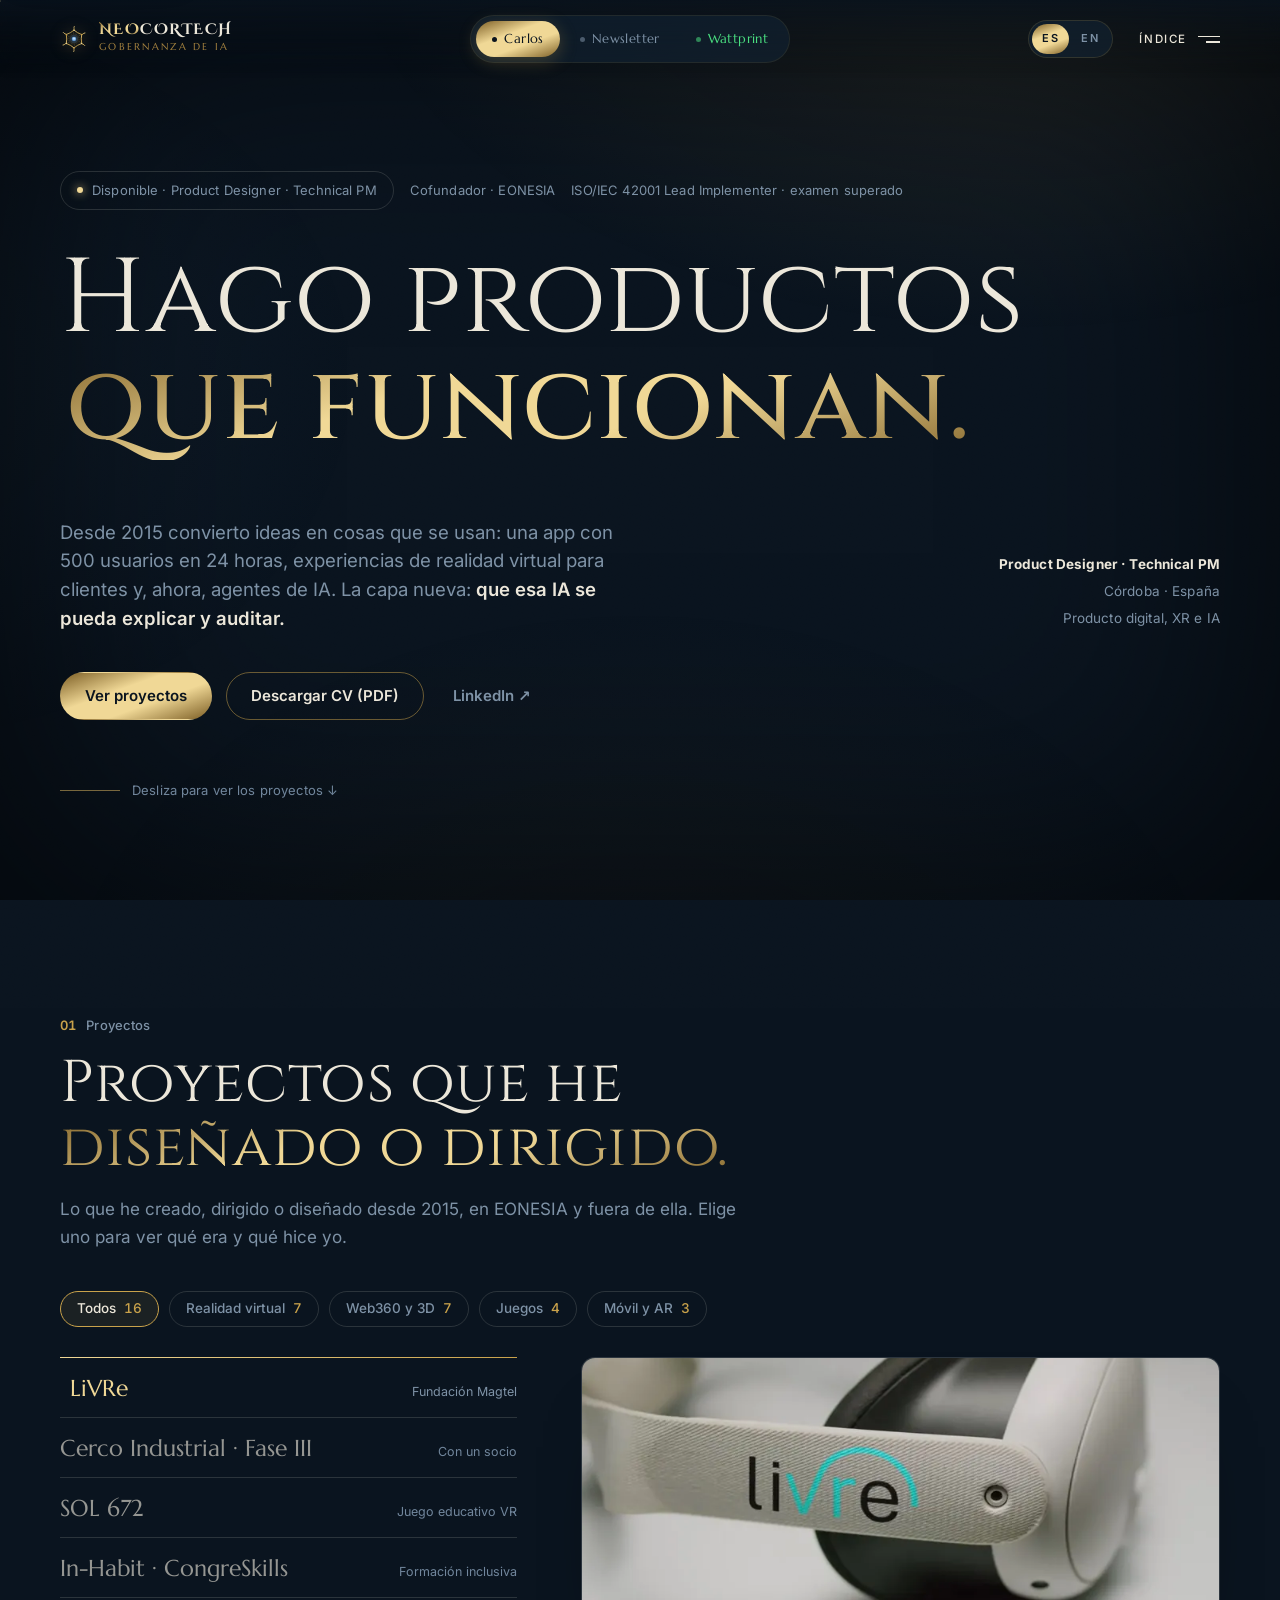
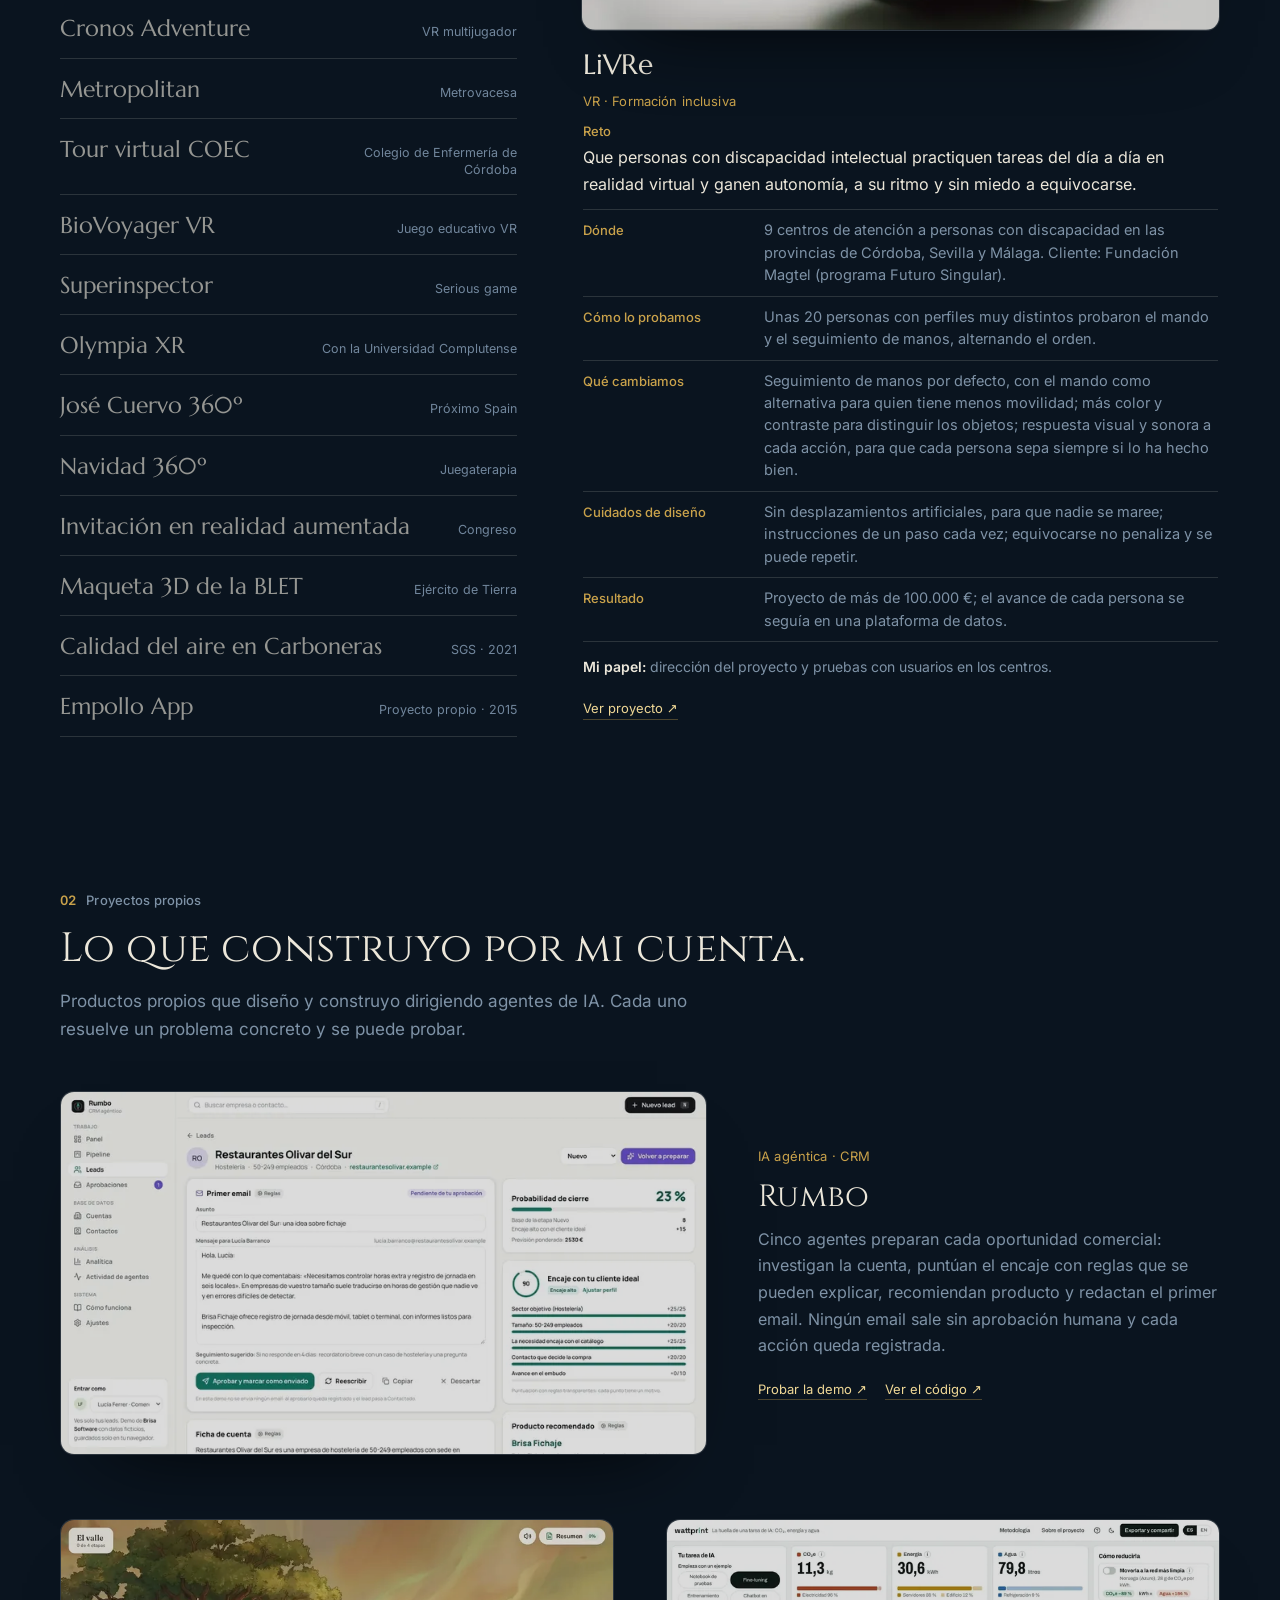
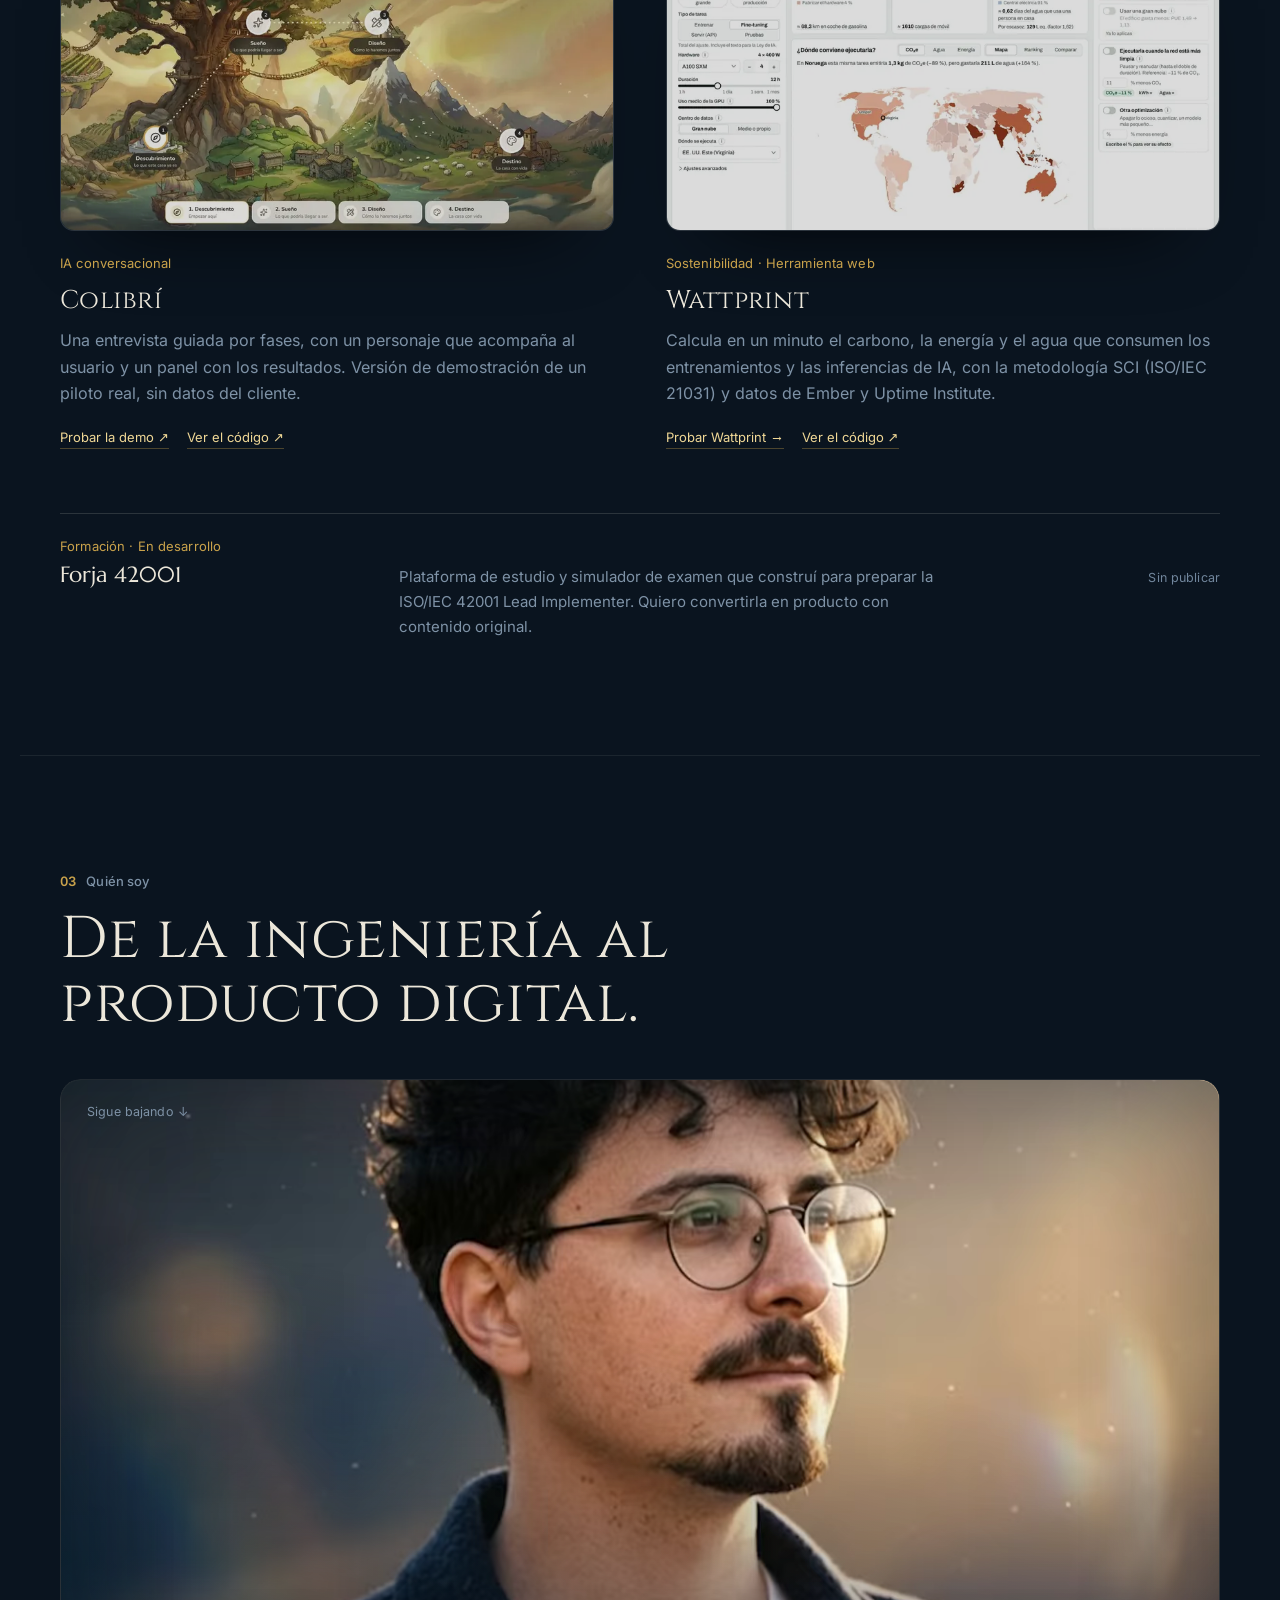
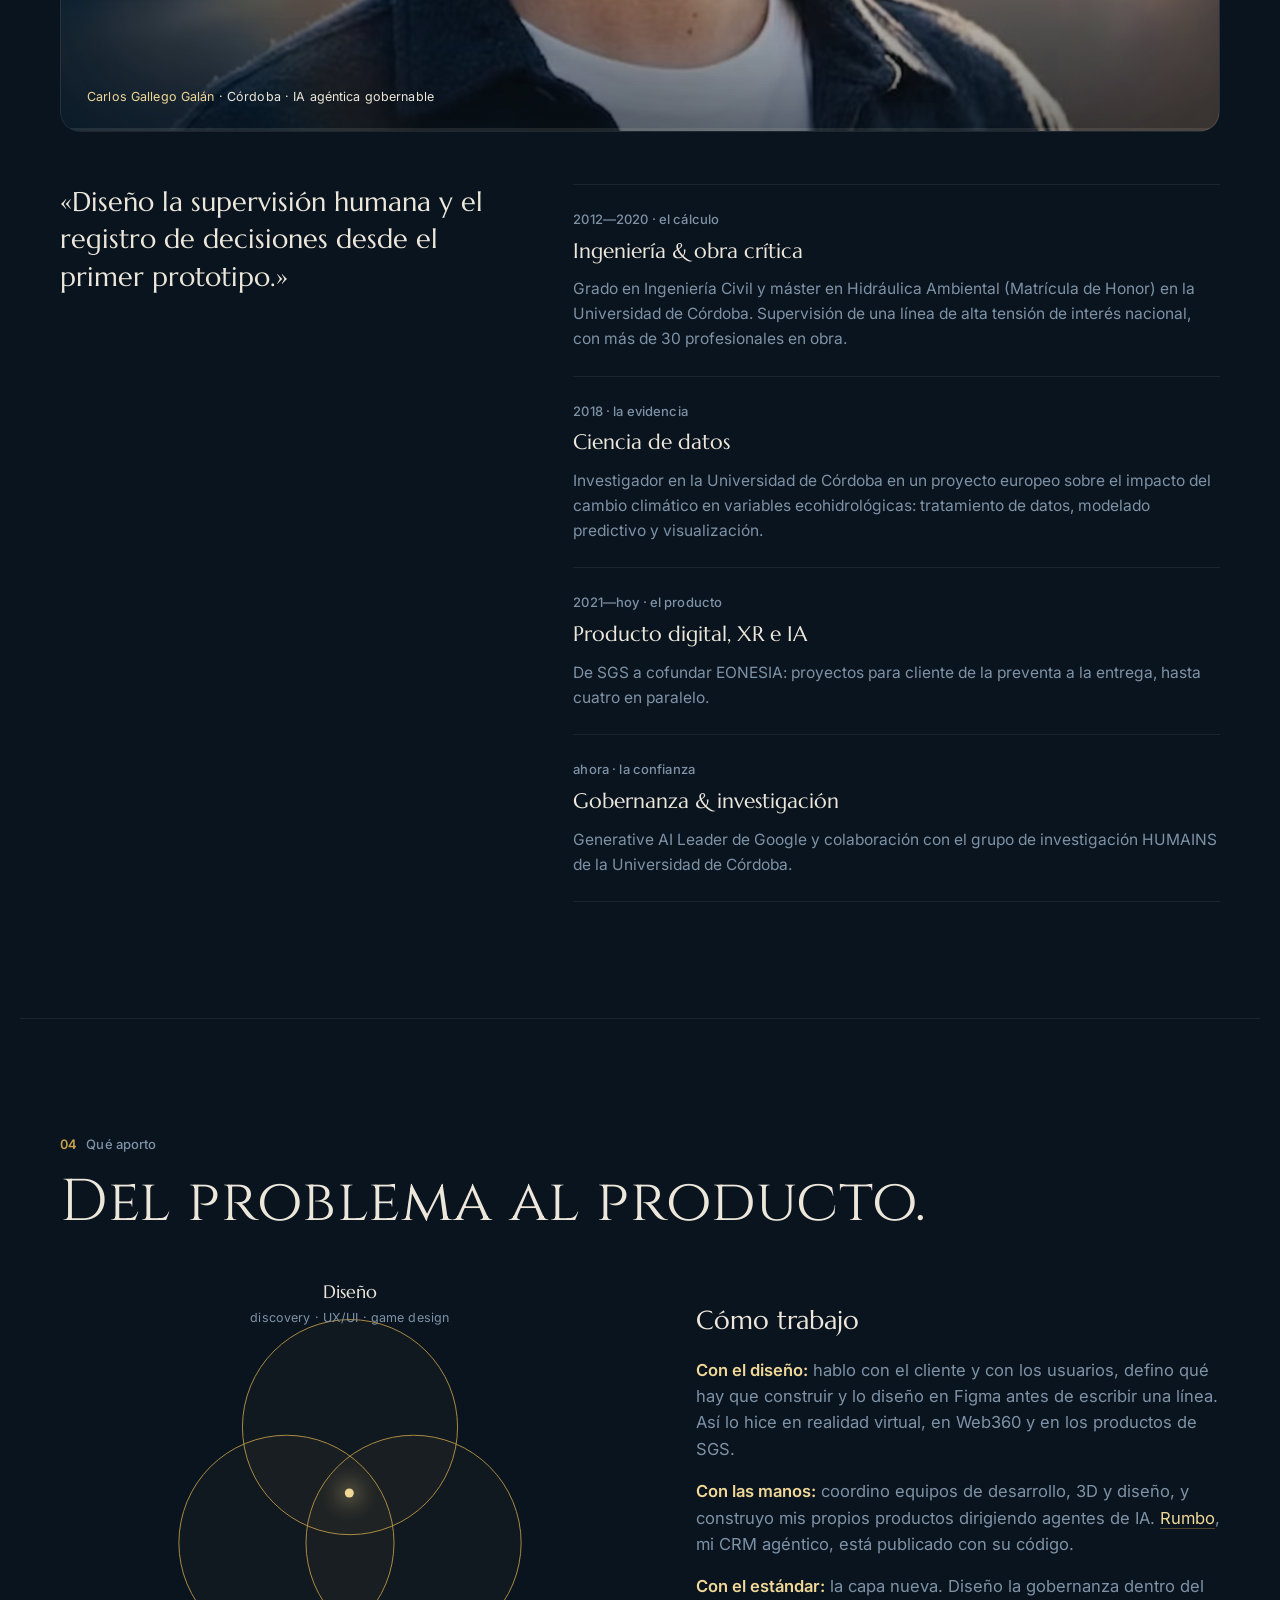
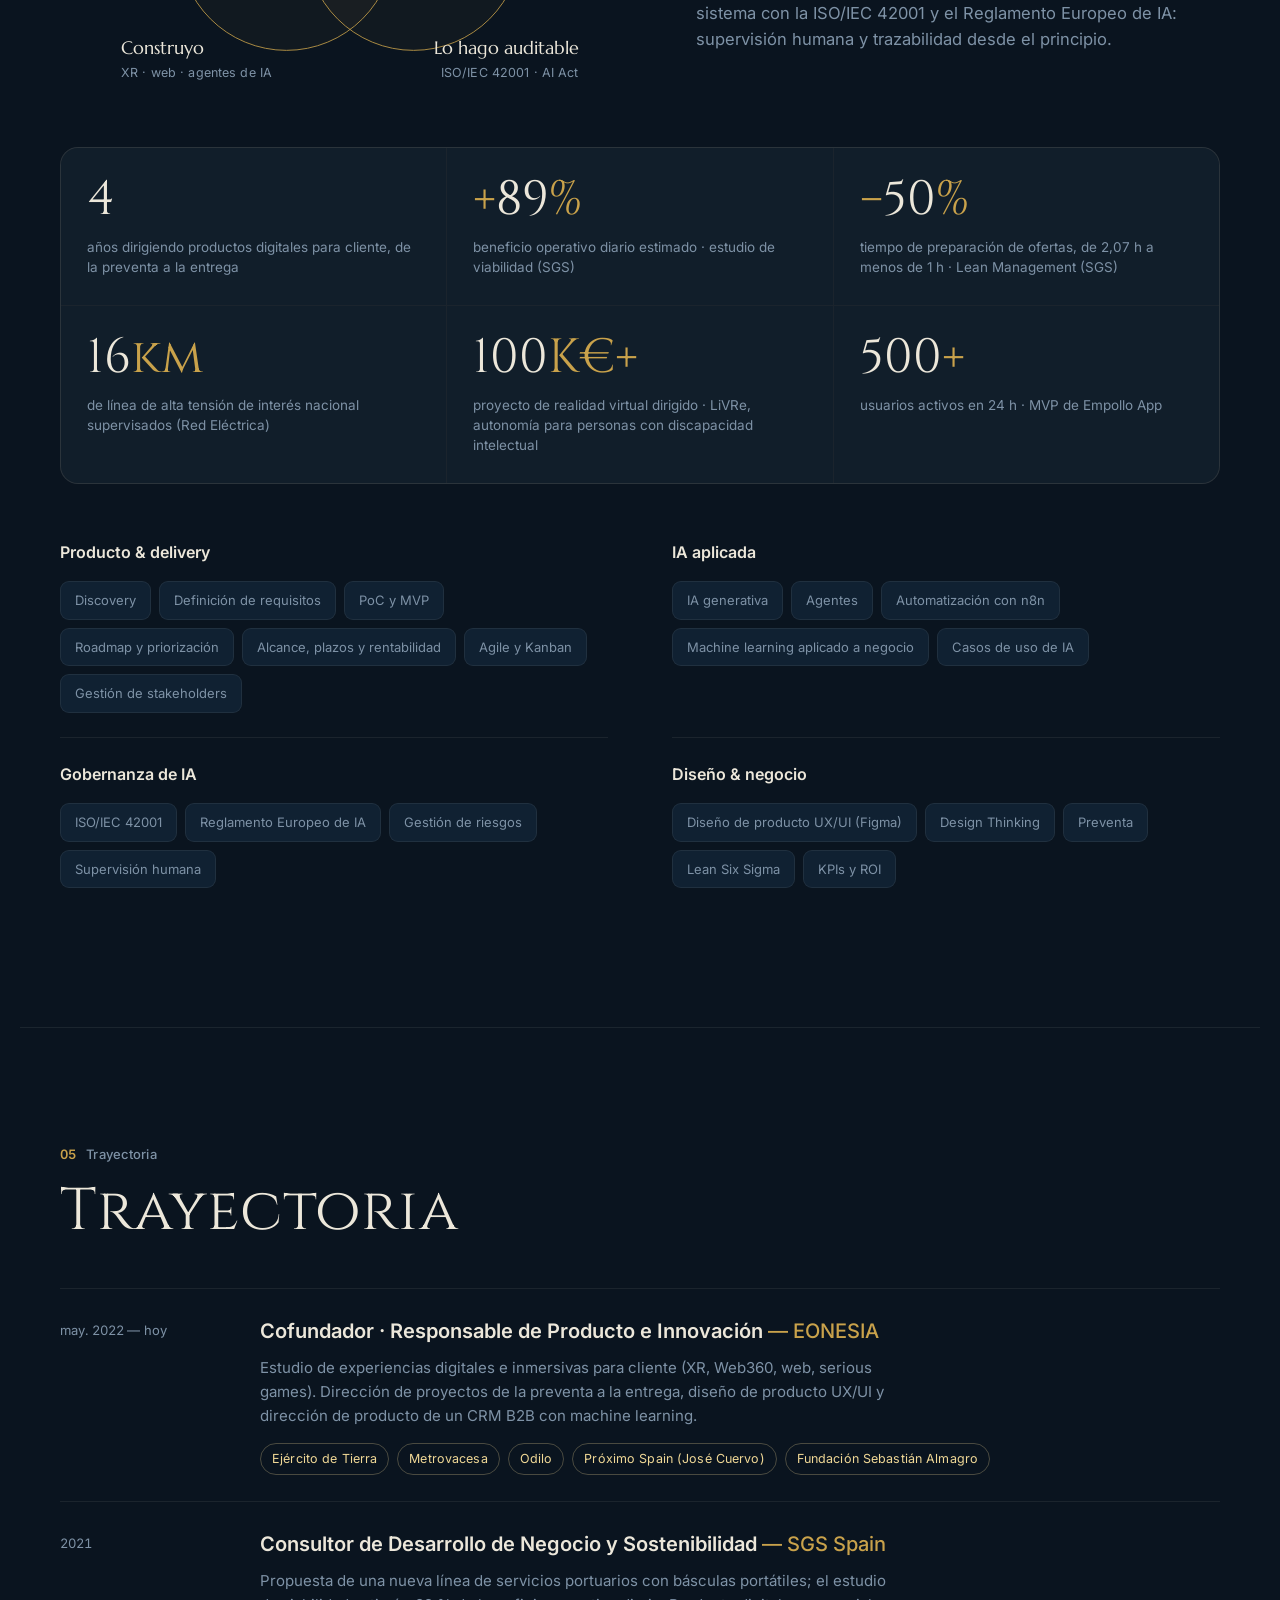
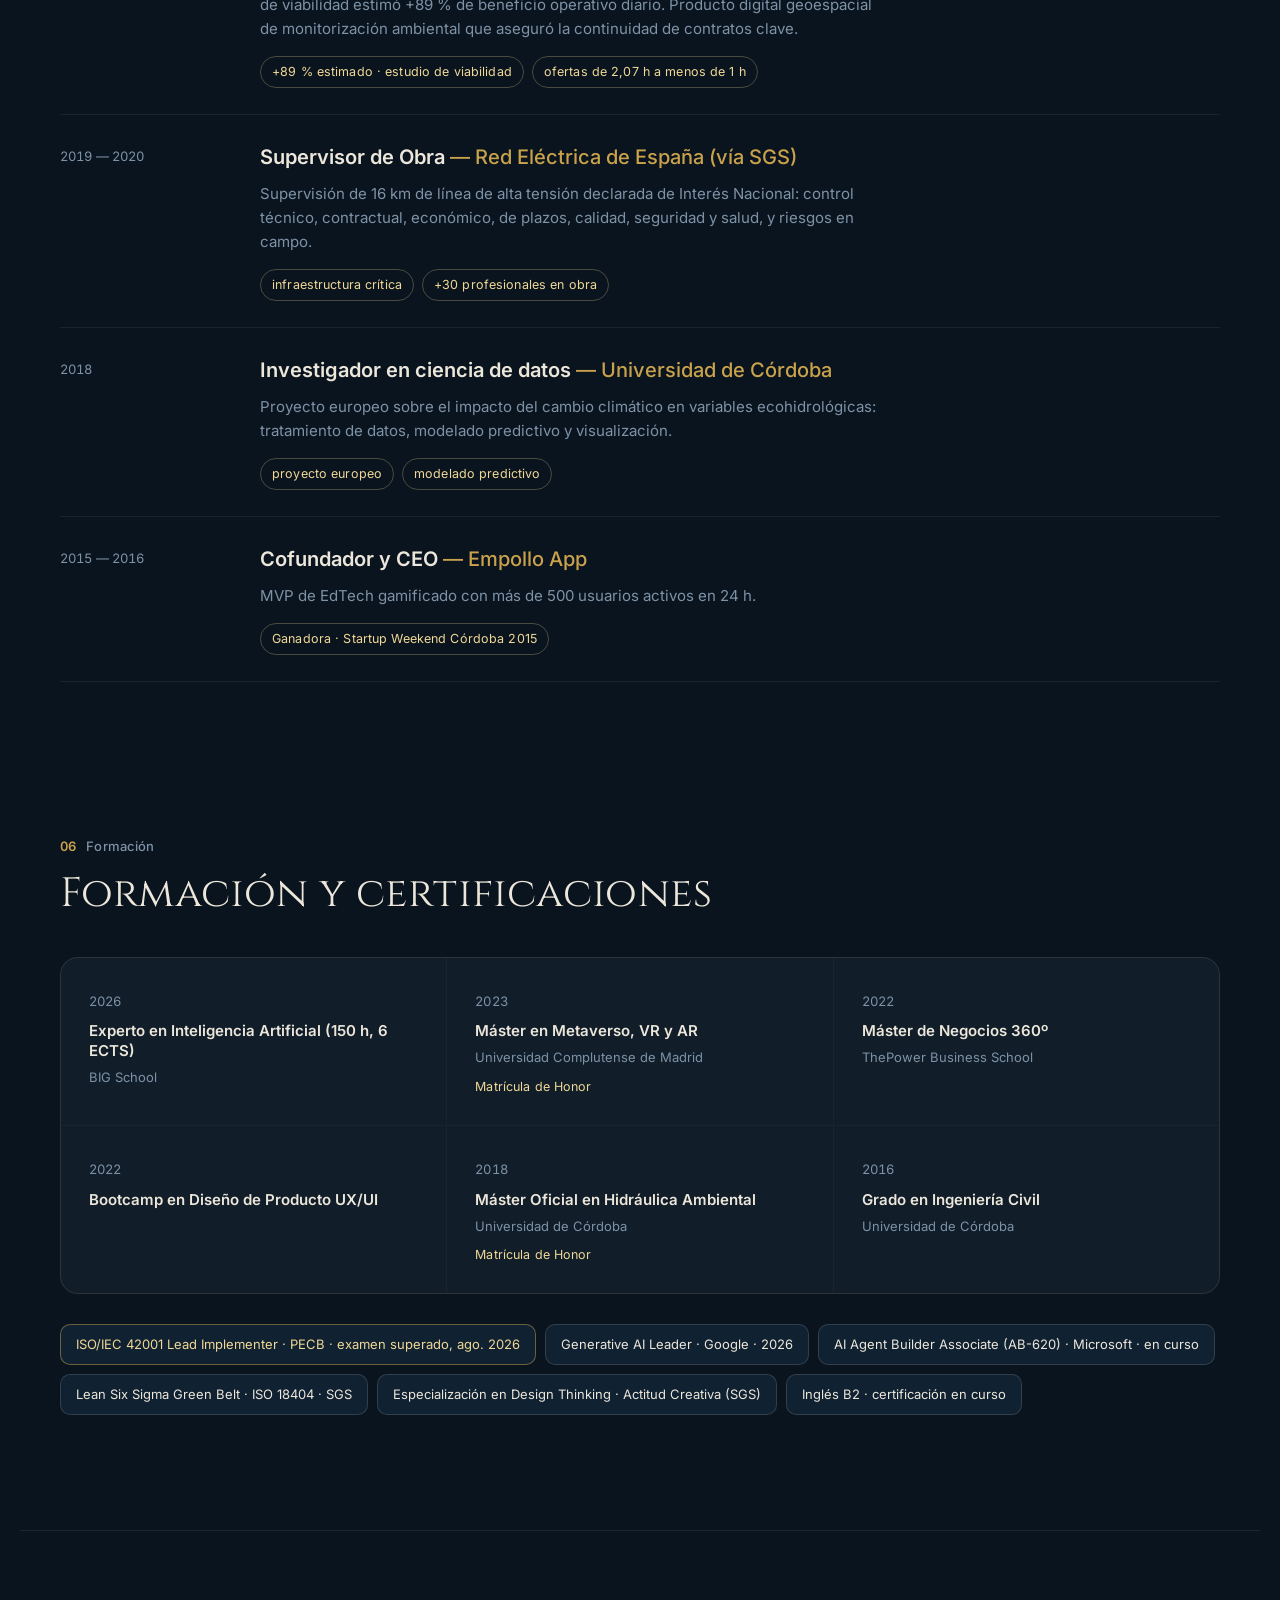
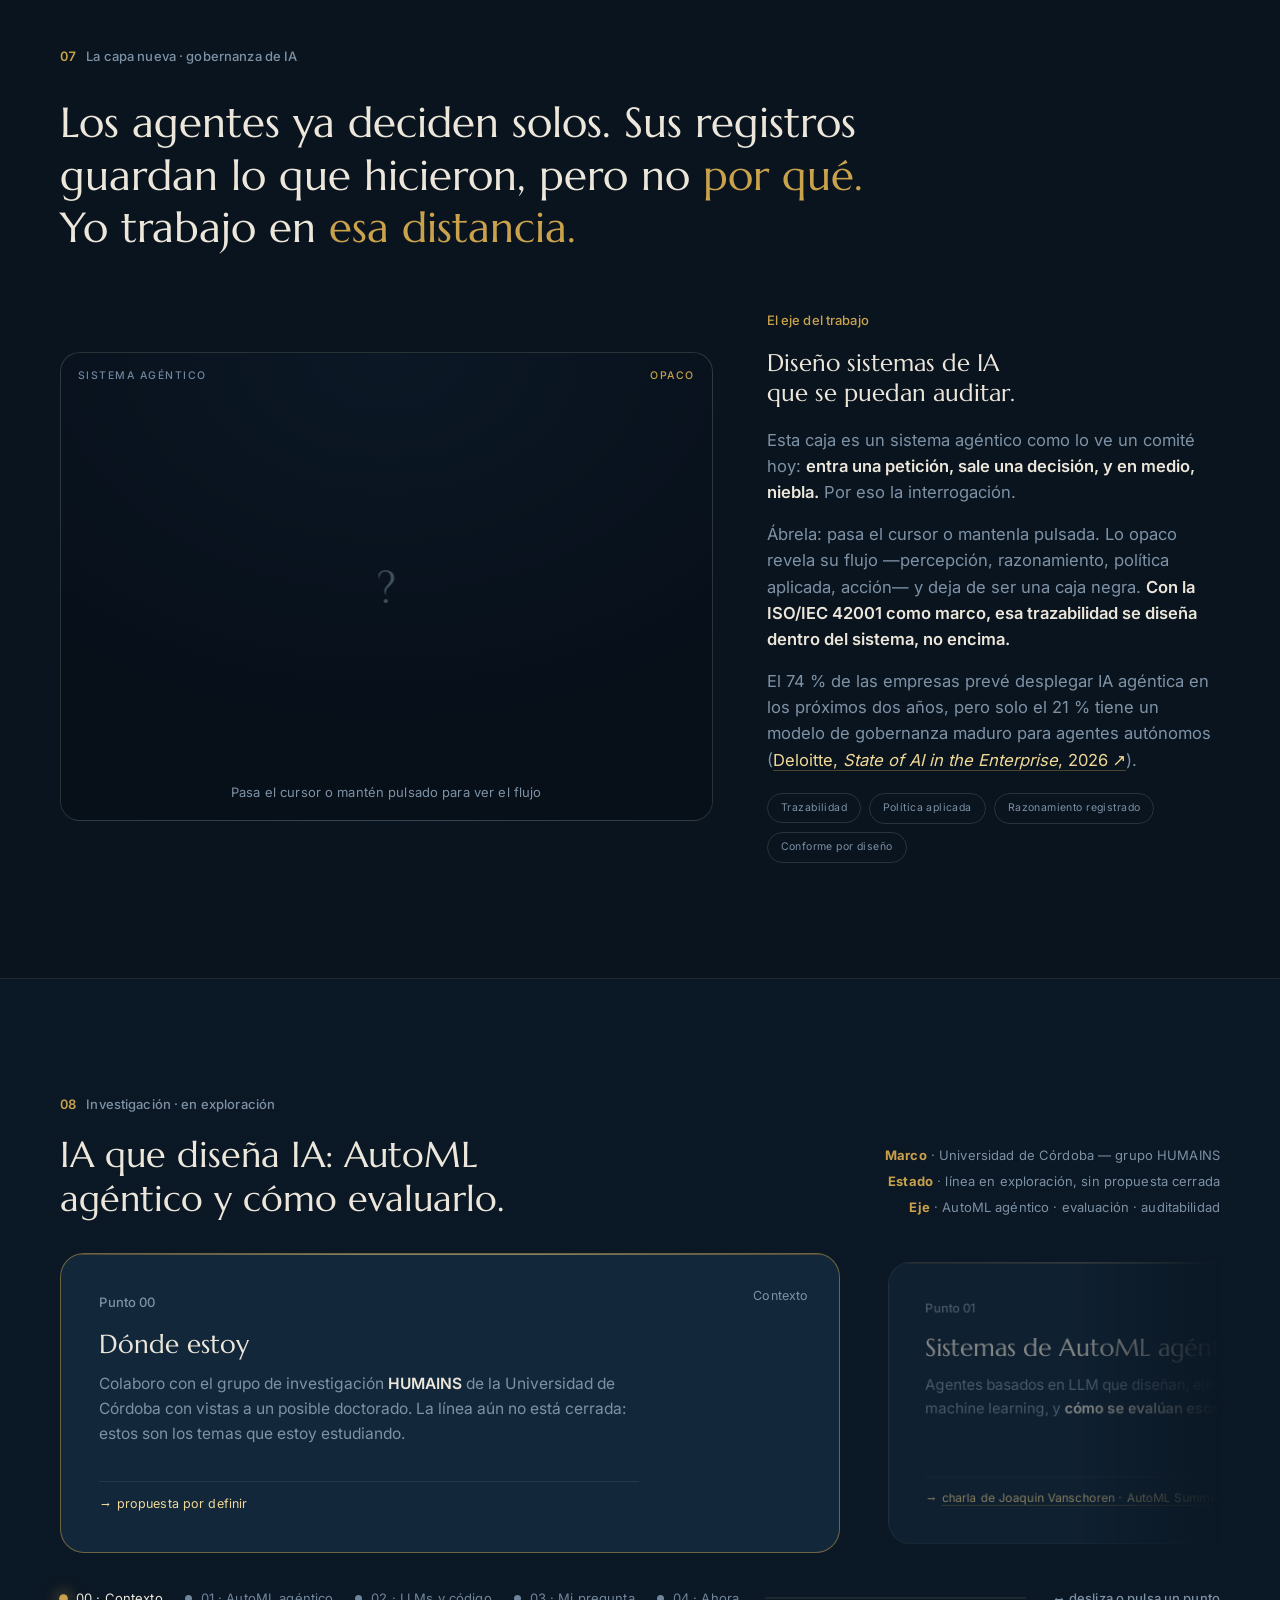
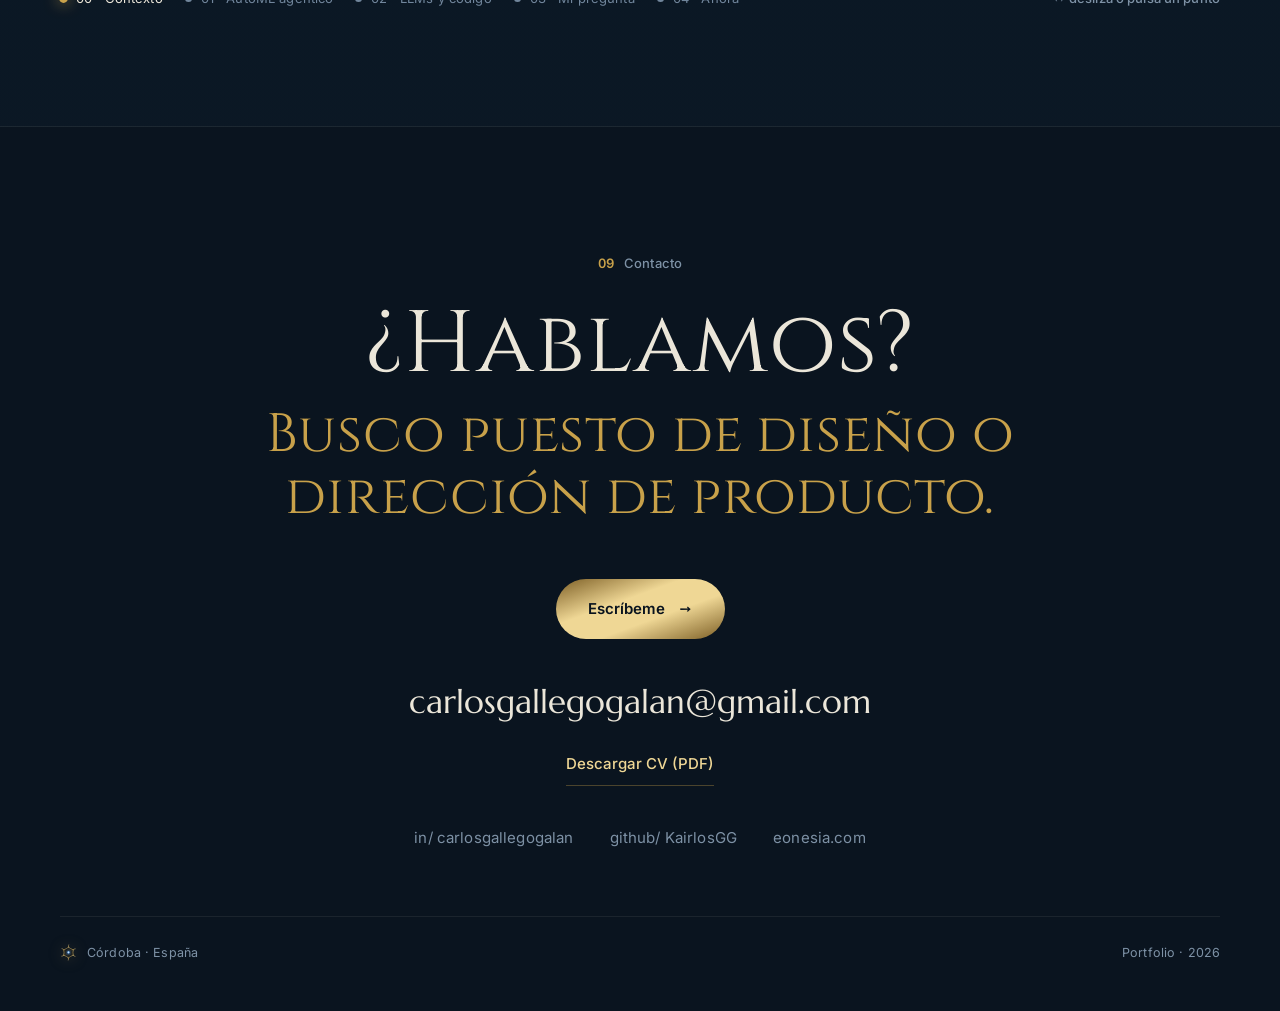
==== commit 74f2d734: "Portfolio: rendimiento, versión /en, datos estructurados, imagen social nueva y correcciones de QA C" ====
--- a/index.html
+++ b/index.html
@@ -11,24 +11,29 @@
 <!-- meta:begin -->
 <link rel="canonical" href="https://neocortech-kohl.vercel.app/"/>
 <link rel="alternate" hreflang="es" href="https://neocortech-kohl.vercel.app/"/>
-<link rel="alternate" hreflang="en" href="https://neocortech-kohl.vercel.app/?lang=en"/>
+<link rel="alternate" hreflang="en" href="https://neocortech-kohl.vercel.app/en"/>
+<link rel="alternate" hreflang="x-default" href="https://neocortech-kohl.vercel.app/"/>
+<meta property="og:locale" content="es_ES"/>
+<meta property="og:locale:alternate" content="en_GB"/>
+<script type="application/ld+json">{"@context":"https://schema.org","@type":"Person","@id":"https://neocortech-kohl.vercel.app/#carlos","name":"Carlos Gallego Galán","jobTitle":"Product Designer · Technical PM","description":"Diseño y dirección de producto. Realidad virtual para salud e inclusión, herramientas web y agentes de IA con supervisión humana. Córdoba, remoto.","url":"https://neocortech-kohl.vercel.app/","image":"https://neocortech-kohl.vercel.app/assets/cine-poster.webp","address":{"@type":"PostalAddress","addressLocality":"Córdoba","addressCountry":"ES"},"sameAs":["https://www.linkedin.com/in/carlosgallegogalan","https://github.com/KairlosGG"]}</script>
 <meta property="og:type" content="website"/>
 <meta property="og:url" content="https://neocortech-kohl.vercel.app/"/>
-<meta property="og:image" content="https://neocortech-kohl.vercel.app/assets/og-carlos.jpg"/>
+<meta property="og:image" content="https://neocortech-kohl.vercel.app/assets/og-carlos-es.jpg"/>
 <meta property="og:image:width" content="1200"/>
 <meta property="og:image:height" content="630"/>
-<meta property="og:locale" content="es_ES"/>
-<meta property="og:locale:alternate" content="en_GB"/>
 <meta name="twitter:card" content="summary_large_image"/>
-<meta name="twitter:image" content="https://neocortech-kohl.vercel.app/assets/og-carlos.jpg"/>
+<meta name="twitter:image" content="https://neocortech-kohl.vercel.app/assets/og-carlos-es.jpg"/>
 <!-- meta:end -->
-<link rel="stylesheet" href="/assets/fonts/fonts.css"/>
+<script defer fetchpriority="high" src="/assets/js/gsap-3.15.0.min.js"></script>
+<script defer fetchpriority="high" src="/assets/js/ScrollTrigger-3.15.0.min.js"></script>
+<script defer fetchpriority="high" src="/assets/js/lenis-1.3.23.min.js"></script>
+<script defer fetchpriority="high" src="/assets/js/app.73078ede73.js"></script>
+<link rel="preload" href="/assets/fonts/cinzel-latin-400-normal.woff2" as="font" type="font/woff2" crossorigin/>
+<link rel="preload" href="/assets/fonts/cinzel-latin-500-normal.woff2" as="font" type="font/woff2" crossorigin/>
+<style>@font-face{font-family:'Cinzel';font-style:normal;font-weight:400;font-display:swap;src:url(/assets/fonts/cinzel-latin-400-normal.woff2) format('woff2')}@font-face{font-family:'Cinzel';font-style:normal;font-weight:500;font-display:swap;src:url(/assets/fonts/cinzel-latin-500-normal.woff2) format('woff2')}@font-face{font-family:'Inter';font-style:normal;font-weight:400;font-display:swap;src:url(/assets/fonts/inter-latin-400-normal.woff2) format('woff2')}@font-face{font-family:'Inter';font-style:normal;font-weight:500;font-display:swap;src:url(/assets/fonts/inter-latin-500-normal.woff2) format('woff2')}@font-face{font-family:'Inter';font-style:normal;font-weight:600;font-display:swap;src:url(/assets/fonts/inter-latin-600-normal.woff2) format('woff2')}@font-face{font-family:'Inter';font-style:normal;font-weight:700;font-display:swap;src:url(/assets/fonts/inter-latin-700-normal.woff2) format('woff2')}@font-face{font-family:'Cinzel Decorative';font-style:normal;font-weight:700;font-display:swap;src:url(/assets/fonts/cinzel-decorative-latin-700-normal.woff2) format('woff2')}@font-face{font-family:'Marcellus';font-style:normal;font-weight:400;font-display:swap;src:url(/assets/fonts/marcellus-latin-400-normal.woff2) format('woff2')}@font-face{font-family:"Cinzel Fallback";src:local("Times New Roman"),local("TimesNewRomanPSMT"),local("Liberation Serif"),local("Tinos"),local("Times");size-adjust:131.5%;ascent-override:74.2%;descent-override:28.3%;line-gap-override:0%}@font-face{font-family:"Marcellus Fallback";src:local("Times New Roman"),local("TimesNewRomanPSMT"),local("Liberation Serif"),local("Tinos"),local("Times");size-adjust:110.7%;ascent-override:88%;descent-override:25.3%;line-gap-override:0%}@font-face{font-family:"Inter Fallback";src:local("Arial"),local("ArialMT"),local("Liberation Sans"),local("Arimo"),local("Helvetica");size-adjust:105.5%;ascent-override:91.8%;descent-override:22.9%;line-gap-override:0%}</style>
 <link rel="icon" type="image/svg+xml" href="data:image/svg+xml,%3Csvg xmlns='http://www.w3.org/2000/svg' viewBox='0 0 120 120'%3E%3Cpath d='M60 22 Q74.5 34.9 92.9 41 Q89 60 92.9 79 Q74.5 85.1 60 98 Q45.5 85.1 27.1 79 Q31 60 27.1 41 Q45.5 34.9 60 22 Z' fill='none' stroke='%23C9A24B' stroke-width='8' stroke-linejoin='round'/%3E%3Ccircle cx='60' cy='60' r='14' fill='%235B8FC6'/%3E%3Ccircle cx='60' cy='60' r='7' fill='%237FB4E8'/%3E%3C/svg%3E"/>
 <script>document.documentElement.className='js';</script>
-<script>(function(){var q=null;try{q=new URLSearchParams(location.search).get('lang');}catch(e){}
-var l=(q==='en'||q==='es')?q:null;try{if(l)localStorage.setItem('nc_lang',l);else l=localStorage.getItem('nc_lang');}catch(e){}
-if(l!=='en')l='es';window.NC_LANG=l;document.documentElement.lang=l;
-window.NCT=function(es,en){return l==='en'?en:es;};})();</script>
+<script>(function(){var l='es';window.NC_LANG=l;window.NCT=function(es,en){return l==='en'?en:es;};var q=null;try{q=new URLSearchParams(location.search).get('lang');}catch(e){}if(q&&q!==l&&(q==='en'||q==='es')){location.replace('/en'+location.hash);return;}try{localStorage.setItem('nc_lang',l);}catch(e){}})();</script>
 <style>
 :root{
   --night:#0A141F; --night2:#0D1B29; --slate:#13273B;
@@ -516,6 +521,12 @@
   .ix-media img{transform:none}
 }
 
+/* QA: menú en pantallas bajas y foco del carrusel */
+@media (max-width:820px){
+  #overlay{align-content:start;overflow-y:auto;overscroll-behavior:contain;padding-top:calc(76px + env(safe-area-inset-top));padding-bottom:32px}
+}
+#htrack:focus-visible{outline:2px solid var(--gold);outline-offset:4px}
+
 /* =====================================================================
    Fase 1 · diseño y estructura (va la última en la cascada)
    ===================================================================== */
@@ -784,6 +795,25 @@
 }
 /* contacto: la segunda línea del titular es larga; a menor tamaño se lee de un vistazo */
 footer .foot-h em{font-size:.62em;line-height:1.15;display:inline-block;margin-top:.25em}
+
+/* fase 4: el selector de idioma del portfolio son enlaces (/ y /en) */
+.lang a{font-family:var(--ui,Inter,system-ui,sans-serif);font-size:11px;font-weight:600;letter-spacing:.14em;color:var(--muted);text-decoration:none;padding:6px 10px;border-radius:40px;transition:color .2s,background .2s;display:inline-flex;align-items:center;justify-content:center}
+.lang a:hover{color:var(--bone)}
+.lang a[aria-current="page"]{background:var(--metal);color:var(--night);cursor:default}
+.lang a:focus-visible{outline:2px solid var(--gold-bright);outline-offset:2px;border-radius:999px}
+@media(max-width:560px){.lang a{min-width:44px;min-height:44px;padding:0 8px}}
+
+/* ---------- fase 4 · rendimiento ---------- */
+/* fuentes de reserva con métricas ajustadas (las @font-face van en línea en <head>, ver selfhost.py):
+   mientras llega la fuente, el texto ocupa casi lo mismo y el hero no salta */
+:root{
+  --display:"Cinzel","Cinzel Fallback",Georgia,serif;
+  --ui:"Inter","Inter Fallback",system-ui,sans-serif;
+  --mono:"Inter","Inter Fallback",system-ui,sans-serif;
+  --long:"Marcellus","Marcellus Fallback","Cinzel","Cinzel Fallback",Georgia,serif;
+}
+/* en móvil el acordeón empieza cerrado: hasta que projects.js lo prepara, ningún panel se pinta (ni descarga su imagen) */
+@media (max-width:900px){html.js .ix:not(.ix-ready) .ix-panel{display:none}}
 @media(max-width:820px){.pcard{position:relative;top:auto!important;margin-bottom:18px}}
 </style>
 </head>
@@ -839,14 +869,14 @@
       <a class="wp" href="/wattprint" data-c><span class="dot"></span>Wattprint</a>
     </nav>
     <div class="nav-right">
-      <div class="lang " role="group" aria-label="Idioma" data-i18n-attr="aria-label:a_lang"><button type="button" data-lang="es" aria-pressed="true">ES</button><button type="button" data-lang="en" aria-pressed="false">EN</button></div>
+      <div class="lang" role="group" aria-label="Idioma"><a href="/" hreflang="es" lang="es" aria-current="page">ES</a><a href="/en" hreflang="en" lang="en">EN</a></div>
       <button class="menu-btn" id="menuBtn" aria-expanded="false" aria-controls="overlay"><span id="menuTxt" data-i18n="menu">Índice</span><span class="bars"><i></i><i></i></span></button>
     </div>
   </div>
 </header>
 
 <!-- full-screen overlay menu -->
-<div id="overlay" role="dialog" aria-label="Menú de navegación" data-i18n-attr="aria-label:a_menu" inert>
+<div id="overlay" role="dialog" aria-label="Menú de navegación" data-i18n-attr="aria-label:a_menu" data-lenis-prevent inert>
   <nav class="ov-nav" id="ovNav">
     <a href="#proyectos" data-c><span class="on">01</span><span data-i18n="ovm_proyectos">Proyectos</span></a>
     <a href="#taller" data-c><span class="on">02</span><span data-i18n="ovm_taller">Proyectos propios</span></a>
@@ -901,7 +931,7 @@
     <p class="plead rvx" data-i18n="proy_lead">Lo que he creado, dirigido o diseñado desde 2015, en EONESIA y fuera de ella. Elige uno para ver qué era y qué hice yo.</p>
     <div class="ixf-bar rvx" role="group" aria-label="Filtrar proyectos" data-i18n-attr="aria-label:a_ixf"><button type="button" class="ixf" data-f="all" aria-pressed="true"><span data-i18n="ixf_all">Todos</span> <span class="ixf-n">16</span></button><button type="button" class="ixf" data-f="vr" aria-pressed="false"><span data-i18n="ixf_vr">Realidad virtual</span> <span class="ixf-n">7</span></button><button type="button" class="ixf" data-f="w3d" aria-pressed="false"><span data-i18n="ixf_w3d">Web360 y 3D</span> <span class="ixf-n">7</span></button><button type="button" class="ixf" data-f="game" aria-pressed="false"><span data-i18n="ixf_game">Juegos</span> <span class="ixf-n">4</span></button><button type="button" class="ixf" data-f="mob" aria-pressed="false"><span data-i18n="ixf_mob">Móvil y AR</span> <span class="ixf-n">3</span></button></div>
     <p id="ixLive" class="sr-only" aria-live="polite" aria-atomic="true"></p>
-    <ul class="ix rvx" id="ix"><li class="ix-it" data-cats="vr"><h3 class="ix-h"><button type="button" class="ix-row" id="ix-pj6-b" aria-expanded="true" aria-controls="ix-pj6"><span class="ix-name" data-i18n="ixn_pj6">LiVRe</span><span class="ix-ctx" data-i18n="ixc_pj6">Fundación Magtel</span></button></h3><div class="ix-panel on" id="ix-pj6" role="region" aria-labelledby="ix-pj6-b"><div class="ix-media"><img src="/assets/projects/livre.webp" alt="Visor de realidad virtual con el logotipo de LiVRe" data-i18n-attr="alt:a_ixi_livre" loading="lazy" decoding="async" width="1600" height="900" class="on"/></div><div class="pbody ix-body" data-i18n="pj6"><div class="ptags">VR · Formación inclusiva</div><p class="ix-t" aria-hidden="true">LiVRe</p><p class="pcase-reto"><span class="pcase-k">Reto</span>Que personas con discapacidad intelectual practiquen tareas del día a día en realidad virtual y ganen autonomía, a su ritmo y sin miedo a equivocarse.</p><dl class="pcase"><div><dt>Dónde</dt><dd>9 centros de atención a personas con discapacidad en las provincias de Córdoba, Sevilla y Málaga. Cliente: Fundación Magtel (programa Futuro Singular).</dd></div><div><dt>Cómo lo probamos</dt><dd>Unas 20 personas con perfiles muy distintos probaron el mando y el seguimiento de manos, alternando el orden.</dd></div><div><dt>Qué cambiamos</dt><dd>Seguimiento de manos por defecto, con el mando como alternativa para quien tiene menos movilidad; más color y contraste para distinguir los objetos; respuesta visual y sonora a cada acción, para que cada persona sepa siempre si lo ha hecho bien.</dd></div><div><dt>Cuidados de diseño</dt><dd>Sin desplazamientos artificiales, para que nadie se maree; instrucciones de un paso cada vez; equivocarse no penaliza y se puede repetir.</dd></div><div><dt>Resultado</dt><dd>Proyecto de más de 100.000 €; el avance de cada persona se seguía en una plataforma de datos.</dd></div></dl><div class="prole"><b>Mi papel:</b> dirección del proyecto y pruebas con usuarios en los centros.</div><a class="plink" href="https://www.eonesia.com/portfolios/experiencias-realidad-virtual-inclusiva-livre/" target="_blank" rel="noopener" data-c>Ver proyecto ↗</a></div></div></li><li class="ix-it" data-cats="vr w3d"><h3 class="ix-h"><button type="button" class="ix-row" id="ix-pj16-b" aria-expanded="false" aria-controls="ix-pj16"><span class="ix-name" data-i18n="ixn_pj16">Cerco Industrial · Fase III</span><span class="ix-ctx" data-i18n="ixc_pj16">Con un socio</span></button></h3><div class="ix-panel" id="ix-pj16" role="region" aria-labelledby="ix-pj16-b"><div class="ix-media"><img src="/assets/projects/cerco-render.webp" alt="Recreación 3D de un castillete minero y una chimenea del Cerco Industrial" data-i18n-attr="alt:a_ixi_cerco-render" loading="lazy" decoding="async" width="1600" height="900" class="on"/><img src="/assets/projects/cerco-tour.webp" alt="Tour virtual: vista aérea del Cerco Industrial con los edificios señalados en el mapa" data-i18n-attr="alt:a_ixi_cerco-tour" loading="lazy" decoding="async" width="1600" height="900" aria-hidden="true"/><img src="/assets/projects/cerco-modelo.webp" alt="Modelo 3D de la sala de turbinas de la central térmica, dentro del tour virtual" data-i18n-attr="alt:a_ixi_cerco-modelo" loading="lazy" decoding="async" width="1600" height="900" aria-hidden="true"/><div class="ix-dots" role="group" aria-label="Imágenes de Cerco Industrial · Fase III" data-i18n-attr="aria-label:a_ixdots_pj16"><button type="button" aria-label="Imagen 1 de 3" data-i18n-attr="aria-label:a_ixdot_1_3" aria-current=true></button><button type="button" aria-label="Imagen 2 de 3" data-i18n-attr="aria-label:a_ixdot_2_3"></button><button type="button" aria-label="Imagen 3 de 3" data-i18n-attr="aria-label:a_ixdot_3_3"></button></div></div><div class="pbody ix-body" data-i18n="pj16"><div class="ptags">Web360 · Realidad virtual · Patrimonio industrial</div><p class="ix-t" aria-hidden="true">Cerco Industrial · Fase III</p><p>Tour virtual del Cerco Industrial de Peñarroya-Pueblonuevo. Modelos 3D de los edificios históricos a partir de unas 13.900 fotografías aéreas y terrestres, panorámicas 360º con fichas de cada edificio y locuciones en español e inglés, y un puesto de realidad virtual en el mirador con seis visores. Proyecto fuera de EONESIA, financiado con ayudas LEADER.</p><div class="prole"><b>Mi papel:</b> diseño y dirección de parte del proyecto, junto a otro socio.</div><div class="plinks2"><a class="plink" href="https://www.cercoindustrialtourvirtual.com/fase3/index.htm" target="_blank" rel="noopener" data-c>Entrar en el tour ↗</a><a class="plink" href="https://www.cercoindustrialvirtual.com/faseiii" target="_blank" rel="noopener" data-c>Ver el proyecto ↗</a></div></div></div></li><li class="ix-it" data-cats="vr game"><h3 class="ix-h"><button type="button" class="ix-row" id="ix-pj1-b" aria-expanded="false" aria-controls="ix-pj1"><span class="ix-name" data-i18n="ixn_pj1">SOL 672</span><span class="ix-ctx" data-i18n="ixc_pj1">Juego educativo VR</span></button></h3><div class="ix-panel" id="ix-pj1" role="region" aria-labelledby="ix-pj1-b"><div class="ix-media"><img src="/assets/projects/sol672.webp" alt="Pantalla de título de SOL 672: un brote verde sobre la superficie de Marte" data-i18n-attr="alt:a_ixi_sol672" loading="lazy" decoding="async" width="1600" height="900" class="on"/></div><div class="pbody ix-body" data-i18n="pj1"><div class="ptags">VR · Juego educativo · STEM</div><p class="ix-t" aria-hidden="true">SOL 672</p><p>Un astronauta varado en Marte tiene que restablecer la energía, producir oxígeno y mantener la base en marcha con ciencia y lógica.</p><div class="paward">★ Finalista · Premios Indie Games Málaga 2024</div><div class="prole"><b>Mi papel:</b> creación y dirección del producto, diseño UX/UI, game design y narrativa.</div><a class="plink" href="https://www.eonesia.com/portfolios/sol672-experiencia-ciencia-vr/" target="_blank" rel="noopener" data-c>Ver proyecto ↗</a></div></div></li><li class="ix-it" data-cats="w3d"><h3 class="ix-h"><button type="button" class="ix-row" id="ix-pj7-b" aria-expanded="false" aria-controls="ix-pj7"><span class="ix-name" data-i18n="ixn_pj7">In-Habit · CongreSkills</span><span class="ix-ctx" data-i18n="ixc_pj7">Formación inclusiva</span></button></h3><div class="ix-panel" id="ix-pj7" role="region" aria-labelledby="ix-pj7-b"><div class="ix-media"><img src="/assets/projects/inhabit.webp" alt="Auditorio virtual de In-Habit con butacas de madera y pantalla" data-i18n-attr="alt:a_ixi_inhabit" loading="lazy" decoding="async" width="1600" height="900" class="on"/></div><div class="pbody ix-body" data-i18n="pj7"><div class="ptags">Web360 · Plataforma de formación</div><p class="ix-t" aria-hidden="true">In-Habit · CongreSkills</p><p>Plataforma inmersiva que forma a personas con síndrome de Down para cinco puestos del sector de eventos con simulaciones prácticas.</p><div class="prole"><b>Mi papel:</b> menú de avatares 3D para elegir la ropa de cada puesto, diseño de la interfaz y apoyo en la UX y la lógica.</div><a class="plink" href="https://www.eonesia.com/portfolios/experiencias-in-habit-formacion-inclusiva/" target="_blank" rel="noopener" data-c>Ver proyecto ↗</a></div></div></li><li class="ix-it" data-cats="vr game"><h3 class="ix-h"><button type="button" class="ix-row" id="ix-pj3-b" aria-expanded="false" aria-controls="ix-pj3"><span class="ix-name" data-i18n="ixn_pj3">Cronos Adventure</span><span class="ix-ctx" data-i18n="ixc_pj3">VR multijugador</span></button></h3><div class="ix-panel" id="ix-pj3" role="region" aria-labelledby="ix-pj3-b"><div class="ix-media"><img src="/assets/projects/cronos.webp" alt="Pantalla de título de Cronos Adventure: un portal luminoso frente a un personaje" data-i18n-attr="alt:a_ixi_cronos" loading="lazy" decoding="async" width="1600" height="900" class="on"/></div><div class="pbody ix-body" data-i18n="pj3"><div class="ptags">VR · Multijugador · Educación y salud</div><p class="ix-t" aria-hidden="true">Cronos Adventure</p><p>Un viaje en barco multijugador por distintas épocas de la historia, pensado para niños hospitalizados en unidades de oncología.</p><div class="prole"><b>Mi papel:</b> dirección del producto y diseño UX/UI.</div><a class="plink" href="https://www.eonesia.com/portfolios/experiencias-cronos-adventure-historia-vr/" target="_blank" rel="noopener" data-c>Ver proyecto ↗</a></div></div></li><li class="ix-it" data-cats="vr w3d"><h3 class="ix-h"><button type="button" class="ix-row" id="ix-pj9-b" aria-expanded="false" aria-controls="ix-pj9"><span class="ix-name" data-i18n="ixn_pj9">Metropolitan</span><span class="ix-ctx" data-i18n="ixc_pj9">Metrovacesa</span></button></h3><div class="ix-panel" id="ix-pj9" role="region" aria-labelledby="ix-pj9-b"><div class="ix-media"><img src="/assets/projects/metropolitan.webp" alt="Recreación de los edificios de viviendas de Metropolitan" data-i18n-attr="alt:a_ixi_metropolitan" loading="lazy" decoding="async" width="1600" height="900" class="on"/></div><div class="pbody ix-body" data-i18n="pj9"><div class="ptags">VR · Tour 360º · Cliente: Metrovacesa</div><p class="ix-t" aria-hidden="true">Metropolitan</p><p>Los futuros compradores recorren las viviendas y la comunidad antes de construirse y opinan sobre los servicios previstos para la promoción.</p><div class="prole"><b>Mi papel:</b> creación y dirección del producto, diseño UX/UI y narrativa.</div><a class="plink" href="https://www.eonesia.com/portfolios/experiencias-tour-virtual-inmobiliario-metropolitan/" target="_blank" rel="noopener" data-c>Ver proyecto ↗</a></div></div></li><li class="ix-it" data-cats="w3d"><h3 class="ix-h"><button type="button" class="ix-row" id="ix-pj10-b" aria-expanded="false" aria-controls="ix-pj10"><span class="ix-name" data-i18n="ixn_pj10">Tour virtual COEC</span><span class="ix-ctx" data-i18n="ixc_pj10">Colegio de Enfermería de Córdoba</span></button></h3><div class="ix-panel" id="ix-pj10" role="region" aria-labelledby="ix-pj10-b"><div class="ix-media"><img src="/assets/projects/coec.webp" alt="Tour virtual: entrada a la sede del Colegio Oficial de Enfermería de Córdoba" data-i18n-attr="alt:a_ixi_coec" loading="lazy" decoding="async" width="1600" height="900" class="on"/></div><div class="pbody ix-body" data-i18n="pj10"><div class="ptags">Web360 · Tour virtual · Cliente: Colegio Oficial de Enfermería de Córdoba</div><p class="ix-t" aria-hidden="true">Tour virtual COEC</p><p>Recorrido en el navegador por las instalaciones del Colegio, para que estudiantes, profesionales y ciudadanía conozcan cada espacio antes de ir.</p><div class="prole"><b>Mi papel:</b> diseño de producto UX/UI.</div><a class="plink" href="https://www.eonesia.com/portfolios/experiencias-tour-virtual-centro-coec/" target="_blank" rel="noopener" data-c>Ver proyecto ↗</a></div></div></li><li class="ix-it" data-cats="vr game"><h3 class="ix-h"><button type="button" class="ix-row" id="ix-pj2-b" aria-expanded="false" aria-controls="ix-pj2"><span class="ix-name" data-i18n="ixn_pj2">BioVoyager VR</span><span class="ix-ctx" data-i18n="ixc_pj2">Juego educativo VR</span></button></h3><div class="ix-panel" id="ix-pj2" role="region" aria-labelledby="ix-pj2-b"><div class="ix-media"><img src="/assets/projects/biovoyager.webp" alt="Logotipo de BioVoyager VR con la cápsula de exploración" data-i18n-attr="alt:a_ixi_biovoyager" loading="lazy" decoding="async" width="1600" height="900" class="on"/></div><div class="pbody ix-body" data-i18n="pj2"><div class="ptags">VR · Juego educativo · Biología</div><p class="ix-t" aria-hidden="true">BioVoyager VR</p><p>Un viaje microscópico por el cuerpo humano a bordo de una cápsula de exploración, recorriendo órganos, tejidos y sistemas vitales a escala celular.</p><div class="prole"><b>Mi papel:</b> creación y dirección del producto, diseño UX/UI, game design y narrativa.</div><a class="plink" href="https://www.eonesia.com/portfolios/bioyager-vr/" target="_blank" rel="noopener" data-c>Ver proyecto ↗</a></div></div></li><li class="ix-it" data-cats="game"><h3 class="ix-h"><button type="button" class="ix-row" id="ix-pj4-b" aria-expanded="false" aria-controls="ix-pj4"><span class="ix-name" data-i18n="ixn_pj4">Superinspector</span><span class="ix-ctx" data-i18n="ixc_pj4">Serious game</span></button></h3><div class="ix-panel" id="ix-pj4" role="region" aria-labelledby="ix-pj4-b"><div class="ix-media"><img src="/assets/projects/superinspector.webp" alt="Pantalla de título de Superinspector de alimentos con el inspector protagonista" data-i18n-attr="alt:a_ixi_superinspector" loading="lazy" decoding="async" width="1600" height="900" class="on"/></div><div class="pbody ix-body" data-i18n="pj4"><div class="ptags">PC · Serious game en primera persona (demo)</div><p class="ix-t" aria-hidden="true">Superinspector</p><p>El jugador es un inspector de alimentos que escanea productos del supermercado, lee etiquetas nutricionales y se enfrenta a dilemas éticos que cambian el desenlace.</p><div class="prole"><b>Mi papel:</b> creación y dirección del producto, diseño UX/UI, game design y narrativa.</div><a class="plink" href="https://www.eonesia.com/portfolios/superinspector/" target="_blank" rel="noopener" data-c>Ver proyecto ↗</a></div></div></li><li class="ix-it" data-cats="vr w3d mob"><h3 class="ix-h"><button type="button" class="ix-row" id="ix-pj5-b" aria-expanded="false" aria-controls="ix-pj5"><span class="ix-name" data-i18n="ixn_pj5">Olympia XR</span><span class="ix-ctx" data-i18n="ixc_pj5">Con la Universidad Complutense</span></button></h3><div class="ix-panel" id="ix-pj5" role="region" aria-labelledby="ix-pj5-b"><div class="ix-media"><img src="/assets/projects/olympia.webp" alt="Dos aficionados con camisetas de fútbol frente a un estadio iluminado" data-i18n-attr="alt:a_ixi_olympia" loading="lazy" decoding="async" width="1600" height="900" class="on"/></div><div class="pbody ix-body" data-i18n="pj5"><div class="ptags">VR · AR · Web3D · XR social</div><p class="ix-t" aria-hidden="true">Olympia XR</p><p>Experiencia social multiplataforma para comunidades futbolísticas, publicada en SideQuest y desarrollada con la Universidad Complutense de Madrid.</p><div class="prole"><b>Mi papel:</b> diseño de producto, modelo de negocio y game design; ejecución del proyecto.</div></div></div></li><li class="ix-it" data-cats="w3d"><h3 class="ix-h"><button type="button" class="ix-row" id="ix-pj8-b" aria-expanded="false" aria-controls="ix-pj8"><span class="ix-name" data-i18n="ixn_pj8">José Cuervo 360º</span><span class="ix-ctx" data-i18n="ixc_pj8">Próximo Spain</span></button></h3><div class="ix-panel" id="ix-pj8" role="region" aria-labelledby="ix-pj8-b"><div class="ix-media"><img src="/assets/projects/josecuervo.webp" alt="Recreación 3D del tren José Cuervo Express junto a una estación con agaves" data-i18n-attr="alt:a_ixi_josecuervo" loading="lazy" decoding="async" width="1600" height="900" class="on"/></div><div class="pbody ix-body" data-i18n="pj8"><div class="ptags">Web360 · Formación corporativa · Cliente: Próximo Spain</div><p class="ix-t" aria-hidden="true">José Cuervo 360º</p><p>Recorrido 360º en el navegador por la sede de la marca para bartenders, con la historia de la casa y formación gamificada en coctelería.</p><div class="prole"><b>Mi papel:</b> responsable del proyecto con el cliente.</div><a class="plink" href="https://www.eonesia.com/portfolios/experiencias-tour-virtual-corporativo-cuervo/" target="_blank" rel="noopener" data-c>Ver proyecto ↗</a></div></div></li><li class="ix-it" data-cats=""><h3 class="ix-h"><button type="button" class="ix-row" id="ix-pj11-b" aria-expanded="false" aria-controls="ix-pj11"><span class="ix-name" data-i18n="ixn_pj11">Navidad 360º</span><span class="ix-ctx" data-i18n="ixc_pj11">Juegaterapia</span></button></h3><div class="ix-panel" id="ix-pj11" role="region" aria-labelledby="ix-pj11-b"><div class="ix-media"><img src="/assets/projects/juegaterapia.webp" alt="Fotograma del vídeo navideño: niños jugando en la nieve con muñecos de nieve" data-i18n-attr="alt:a_ixi_juegaterapia" loading="lazy" decoding="async" width="1600" height="900" class="on"/></div><div class="pbody ix-body" data-i18n="pj11"><div class="ptags">Vídeo 360º · IA generativa · Cliente: Juegaterapia</div><p class="ix-t" aria-hidden="true">Navidad 360º</p><p>Vídeo de Navidad para la sala inmersiva 360º que Juegaterapia tiene en Madrid.</p><div class="prole"><b>Mi papel:</b> creación del vídeo con ComfyUI, After Effects, Premiere y ElevenLabs.</div></div></div></li><li class="ix-it" data-cats="mob"><h3 class="ix-h"><button type="button" class="ix-row" id="ix-pj12-b" aria-expanded="false" aria-controls="ix-pj12"><span class="ix-name" data-i18n="ixn_pj12">Invitación en realidad aumentada</span><span class="ix-ctx" data-i18n="ixc_pj12">Congreso</span></button></h3><div class="ix-panel" id="ix-pj12" role="region" aria-labelledby="ix-pj12-b"><div class="ix-media"><img src="/assets/projects/invitacion-ar.webp" alt="Móvil que muestra la invitación como una tarjeta 3D flotante en un congreso" data-i18n-attr="alt:a_ixi_invitacion-ar" loading="lazy" decoding="async" width="1600" height="900" class="on"/></div><div class="pbody ix-body" data-i18n="pj12"><div class="ptags">Realidad aumentada · Móvil · Eventos</div><p class="ix-t" aria-hidden="true">Invitación en realidad aumentada</p><p>La invitación a un congreso se abre en el móvil como una tarjeta 3D flotante en la que el asistente responde preguntas.</p><div class="prole"><b>Mi papel:</b> modelado y animación 3D en Blender y montaje de la experiencia en Onirix.</div></div></div></li><li class="ix-it" data-cats="w3d"><h3 class="ix-h"><button type="button" class="ix-row" id="ix-pj13-b" aria-expanded="false" aria-controls="ix-pj13"><span class="ix-name" data-i18n="ixn_pj13">Maqueta 3D de la BLET</span><span class="ix-ctx" data-i18n="ixc_pj13">Ejército de Tierra</span></button></h3><div class="ix-panel" id="ix-pj13" role="region" aria-labelledby="ix-pj13-b"><div class="ix-media"><img src="/assets/projects/ejercito.webp" alt="Vista aérea de la maqueta 3D de la base logística" data-i18n-attr="alt:a_ixi_ejercito" loading="lazy" decoding="async" width="1600" height="900" class="on"/></div><div class="pbody ix-body" data-i18n="pj13"><div class="ptags">3D · Eventos · Cliente: Ejército de Tierra</div><p class="ix-t" aria-hidden="true">Maqueta 3D de la BLET</p><p>Maqueta 3D de la futura Base Logística del Ejército de Tierra (BLET) en Córdoba, para que el Ejército la presentara en sus eventos. Fue el primer cliente de EONESIA.</p><div class="prole"><b>Mi papel:</b> diseño UX/UI.</div></div></div></li><li class="ix-it" data-cats=""><h3 class="ix-h"><button type="button" class="ix-row" id="ix-pj14-b" aria-expanded="false" aria-controls="ix-pj14"><span class="ix-name" data-i18n="ixn_pj14">Calidad del aire en Carboneras</span><span class="ix-ctx" data-i18n="ixc_pj14">SGS · 2021</span></button></h3><div class="ix-panel" id="ix-pj14" role="region" aria-labelledby="ix-pj14-b"><div class="ix-media"><img src="/assets/projects/carboneras.webp" alt="Vista aérea de Carboneras con los puntos de medición en colores" data-i18n-attr="alt:a_ixi_carboneras" loading="lazy" decoding="async" width="1600" height="900" class="on"/></div><div class="pbody ix-body" data-i18n="pj14"><div class="ptags">Datos geoespaciales · Medio ambiente · SGS · 2021</div><p class="ix-t" aria-hidden="true">Calidad del aire en Carboneras</p><p>Los datos horarios de los sensores de SGS, en un mapa con código de colores que muestra dónde se acercan o superan los límites europeos y españoles, para que el cliente actúe antes de incumplirlos. Fue una de las dos líneas de negocio nuevas que lancé en SGS.</p><div class="prole"><b>Mi papel:</b> diseño del producto, tratamiento de los datos con Excel y R y visualización.</div></div></div></li><li class="ix-it" data-cats="mob"><h3 class="ix-h"><button type="button" class="ix-row" id="ix-pj15-b" aria-expanded="false" aria-controls="ix-pj15"><span class="ix-name" data-i18n="ixn_pj15">Empollo App</span><span class="ix-ctx" data-i18n="ixc_pj15">Proyecto propio · 2015</span></button></h3><div class="ix-panel" id="ix-pj15" role="region" aria-labelledby="ix-pj15-b"><div class="ix-media"><img src="/assets/projects/empollo.webp" alt="Logotipo de Empollo App: un polluelo con birrete y gafas" data-i18n-attr="alt:a_ixi_empollo" loading="lazy" decoding="async" width="1600" height="900" class="on"/></div><div class="pbody ix-body" data-i18n="pj15"><div class="ptags">App móvil · EdTech · Proyecto propio · 2015</div><p class="ix-t" aria-hidden="true">Empollo App</p><p>App para universitarios que convierte el estudio en una partida de preguntas al estilo del Trivial. Nació en Córdoba con la idea de llevarla a otras universidades, y en las primeras 24 horas consiguió más de 500 usuarios activos.</p><div class="paward">★ Ganadora · Startup Weekend Córdoba 2015</div><div class="prole"><b>Mi papel:</b> cofundador y CEO.</div></div></div></li></ul>
+    <ul class="ix rvx" id="ix"><li class="ix-it" data-cats="vr"><h3 class="ix-h"><button type="button" class="ix-row" id="ix-pj6-b" aria-expanded="true" aria-controls="ix-pj6"><span class="ix-name" data-i18n="ixn_pj6">LiVRe</span><span class="ix-ctx" data-i18n="ixc_pj6">Fundación Magtel</span></button></h3><div class="ix-panel on" id="ix-pj6" role="region" aria-labelledby="ix-pj6-b"><div class="ix-media"><img src="/assets/projects/livre-1200.webp" srcset="/assets/projects/livre-800.webp 800w, /assets/projects/livre-1200.webp 1200w, /assets/projects/livre.webp 1600w" sizes="(min-width: 901px) 44vw, 92vw" alt="Visor de realidad virtual con el logotipo de LiVRe" data-i18n-attr="alt:a_ixi_livre" loading="lazy" decoding="async" width="1600" height="900" class="on"/></div><div class="pbody ix-body" data-i18n="pj6"><div class="ptags">VR · Formación inclusiva</div><p class="ix-t" aria-hidden="true">LiVRe</p><p class="pcase-reto"><span class="pcase-k">Reto</span>Que personas con discapacidad intelectual practiquen tareas del día a día en realidad virtual y ganen autonomía, a su ritmo y sin miedo a equivocarse.</p><dl class="pcase"><div><dt>Dónde</dt><dd>9 centros de atención a personas con discapacidad en las provincias de Córdoba, Sevilla y Málaga. Cliente: Fundación Magtel (programa Futuro Singular).</dd></div><div><dt>Cómo lo probamos</dt><dd>Unas 20 personas con perfiles muy distintos probaron el mando y el seguimiento de manos, alternando el orden.</dd></div><div><dt>Qué cambiamos</dt><dd>Seguimiento de manos por defecto, con el mando como alternativa para quien tiene menos movilidad; más color y contraste para distinguir los objetos; respuesta visual y sonora a cada acción, para que cada persona sepa siempre si lo ha hecho bien.</dd></div><div><dt>Cuidados de diseño</dt><dd>Sin desplazamientos artificiales, para que nadie se maree; instrucciones de un paso cada vez; equivocarse no penaliza y se puede repetir.</dd></div><div><dt>Resultado</dt><dd>Proyecto de más de 100.000 €; el avance de cada persona se seguía en una plataforma de datos.</dd></div></dl><div class="prole"><b>Mi papel:</b> dirección del proyecto y pruebas con usuarios en los centros.</div><a class="plink" href="https://www.eonesia.com/portfolios/experiencias-realidad-virtual-inclusiva-livre/" target="_blank" rel="noopener" data-c>Ver proyecto ↗</a></div></div></li><li class="ix-it" data-cats="vr w3d"><h3 class="ix-h"><button type="button" class="ix-row" id="ix-pj16-b" aria-expanded="false" aria-controls="ix-pj16"><span class="ix-name" data-i18n="ixn_pj16">Cerco Industrial · Fase III</span><span class="ix-ctx" data-i18n="ixc_pj16">Con un socio</span></button></h3><div class="ix-panel" id="ix-pj16" role="region" aria-labelledby="ix-pj16-b"><div class="ix-media"><img data-src="/assets/projects/cerco-render-1200.webp" data-srcset="/assets/projects/cerco-render-800.webp 800w, /assets/projects/cerco-render-1200.webp 1200w, /assets/projects/cerco-render.webp 1600w" sizes="(min-width: 901px) 44vw, 92vw" alt="Recreación 3D de un castillete minero y una chimenea del Cerco Industrial" data-i18n-attr="alt:a_ixi_cerco-render" loading="lazy" decoding="async" width="1600" height="900" class="on"/><img data-src="/assets/projects/cerco-tour-1200.webp" data-srcset="/assets/projects/cerco-tour-800.webp 800w, /assets/projects/cerco-tour-1200.webp 1200w, /assets/projects/cerco-tour.webp 1600w" sizes="(min-width: 901px) 44vw, 92vw" alt="Tour virtual: vista aérea del Cerco Industrial con los edificios señalados en el mapa" data-i18n-attr="alt:a_ixi_cerco-tour" loading="lazy" decoding="async" width="1600" height="900" aria-hidden="true"/><img data-src="/assets/projects/cerco-modelo-1200.webp" data-srcset="/assets/projects/cerco-modelo-800.webp 800w, /assets/projects/cerco-modelo-1200.webp 1200w, /assets/projects/cerco-modelo.webp 1600w" sizes="(min-width: 901px) 44vw, 92vw" alt="Modelo 3D de la sala de turbinas de la central térmica, dentro del tour virtual" data-i18n-attr="alt:a_ixi_cerco-modelo" loading="lazy" decoding="async" width="1600" height="900" aria-hidden="true"/><div class="ix-dots" role="group" aria-label="Imágenes de Cerco Industrial · Fase III" data-i18n-attr="aria-label:a_ixdots_pj16"><button type="button" aria-label="Imagen 1 de 3" data-i18n-attr="aria-label:a_ixdot_1_3" aria-current=true></button><button type="button" aria-label="Imagen 2 de 3" data-i18n-attr="aria-label:a_ixdot_2_3"></button><button type="button" aria-label="Imagen 3 de 3" data-i18n-attr="aria-label:a_ixdot_3_3"></button></div></div><div class="pbody ix-body" data-i18n="pj16"><div class="ptags">Web360 · Realidad virtual · Patrimonio industrial</div><p class="ix-t" aria-hidden="true">Cerco Industrial · Fase III</p><p>Tour virtual del Cerco Industrial de Peñarroya-Pueblonuevo. Modelos 3D de los edificios históricos a partir de unas 13.900 fotografías aéreas y terrestres, panorámicas 360º con fichas de cada edificio y locuciones en español e inglés, y un puesto de realidad virtual en el mirador con seis visores. Proyecto fuera de EONESIA, financiado con ayudas LEADER.</p><div class="prole"><b>Mi papel:</b> diseño y dirección de parte del proyecto, junto a otro socio.</div><div class="plinks2"><a class="plink" href="https://www.cercoindustrialtourvirtual.com/fase3/index.htm" target="_blank" rel="noopener" data-c>Entrar en el tour ↗</a><a class="plink" href="https://www.cercoindustrialvirtual.com/faseiii" target="_blank" rel="noopener" data-c>Ver el proyecto ↗</a></div></div></div></li><li class="ix-it" data-cats="vr game"><h3 class="ix-h"><button type="button" class="ix-row" id="ix-pj1-b" aria-expanded="false" aria-controls="ix-pj1"><span class="ix-name" data-i18n="ixn_pj1">SOL 672</span><span class="ix-ctx" data-i18n="ixc_pj1">Juego educativo VR</span></button></h3><div class="ix-panel" id="ix-pj1" role="region" aria-labelledby="ix-pj1-b"><div class="ix-media"><img data-src="/assets/projects/sol672-1200.webp" data-srcset="/assets/projects/sol672-800.webp 800w, /assets/projects/sol672-1200.webp 1200w, /assets/projects/sol672.webp 1600w" sizes="(min-width: 901px) 44vw, 92vw" alt="Pantalla de título de SOL 672: un brote verde sobre la superficie de Marte" data-i18n-attr="alt:a_ixi_sol672" loading="lazy" decoding="async" width="1600" height="900" class="on"/></div><div class="pbody ix-body" data-i18n="pj1"><div class="ptags">VR · Juego educativo · STEM</div><p class="ix-t" aria-hidden="true">SOL 672</p><p>Un astronauta varado en Marte tiene que restablecer la energía, producir oxígeno y mantener la base en marcha con ciencia y lógica.</p><div class="paward">★ Finalista · Premios Indie Games Málaga 2024</div><div class="prole"><b>Mi papel:</b> creación y dirección del producto, diseño UX/UI, game design y narrativa.</div><a class="plink" href="https://www.eonesia.com/portfolios/sol672-experiencia-ciencia-vr/" target="_blank" rel="noopener" data-c>Ver proyecto ↗</a></div></div></li><li class="ix-it" data-cats="w3d"><h3 class="ix-h"><button type="button" class="ix-row" id="ix-pj7-b" aria-expanded="false" aria-controls="ix-pj7"><span class="ix-name" data-i18n="ixn_pj7">In-Habit · CongreSkills</span><span class="ix-ctx" data-i18n="ixc_pj7">Formación inclusiva</span></button></h3><div class="ix-panel" id="ix-pj7" role="region" aria-labelledby="ix-pj7-b"><div class="ix-media"><img data-src="/assets/projects/inhabit-1200.webp" data-srcset="/assets/projects/inhabit-800.webp 800w, /assets/projects/inhabit-1200.webp 1200w, /assets/projects/inhabit.webp 1600w" sizes="(min-width: 901px) 44vw, 92vw" alt="Auditorio virtual de In-Habit con butacas de madera y pantalla" data-i18n-attr="alt:a_ixi_inhabit" loading="lazy" decoding="async" width="1600" height="900" class="on"/></div><div class="pbody ix-body" data-i18n="pj7"><div class="ptags">Web360 · Plataforma de formación</div><p class="ix-t" aria-hidden="true">In-Habit · CongreSkills</p><p>Plataforma inmersiva que forma a personas con síndrome de Down para cinco puestos del sector de eventos con simulaciones prácticas.</p><div class="prole"><b>Mi papel:</b> menú de avatares 3D para elegir la ropa de cada puesto, diseño de la interfaz y apoyo en la UX y la lógica.</div><a class="plink" href="https://www.eonesia.com/portfolios/experiencias-in-habit-formacion-inclusiva/" target="_blank" rel="noopener" data-c>Ver proyecto ↗</a></div></div></li><li class="ix-it" data-cats="vr game"><h3 class="ix-h"><button type="button" class="ix-row" id="ix-pj3-b" aria-expanded="false" aria-controls="ix-pj3"><span class="ix-name" data-i18n="ixn_pj3">Cronos Adventure</span><span class="ix-ctx" data-i18n="ixc_pj3">VR multijugador</span></button></h3><div class="ix-panel" id="ix-pj3" role="region" aria-labelledby="ix-pj3-b"><div class="ix-media"><img data-src="/assets/projects/cronos-1200.webp" data-srcset="/assets/projects/cronos-800.webp 800w, /assets/projects/cronos-1200.webp 1200w, /assets/projects/cronos.webp 1600w" sizes="(min-width: 901px) 44vw, 92vw" alt="Pantalla de título de Cronos Adventure: un portal luminoso frente a un personaje" data-i18n-attr="alt:a_ixi_cronos" loading="lazy" decoding="async" width="1600" height="900" class="on"/></div><div class="pbody ix-body" data-i18n="pj3"><div class="ptags">VR · Multijugador · Educación y salud</div><p class="ix-t" aria-hidden="true">Cronos Adventure</p><p>Un viaje en barco multijugador por distintas épocas de la historia, pensado para niños hospitalizados en unidades de oncología.</p><div class="prole"><b>Mi papel:</b> dirección del producto y diseño UX/UI.</div><a class="plink" href="https://www.eonesia.com/portfolios/experiencias-cronos-adventure-historia-vr/" target="_blank" rel="noopener" data-c>Ver proyecto ↗</a></div></div></li><li class="ix-it" data-cats="vr w3d"><h3 class="ix-h"><button type="button" class="ix-row" id="ix-pj9-b" aria-expanded="false" aria-controls="ix-pj9"><span class="ix-name" data-i18n="ixn_pj9">Metropolitan</span><span class="ix-ctx" data-i18n="ixc_pj9">Metrovacesa</span></button></h3><div class="ix-panel" id="ix-pj9" role="region" aria-labelledby="ix-pj9-b"><div class="ix-media"><img data-src="/assets/projects/metropolitan-1200.webp" data-srcset="/assets/projects/metropolitan-800.webp 800w, /assets/projects/metropolitan-1200.webp 1200w, /assets/projects/metropolitan.webp 1600w" sizes="(min-width: 901px) 44vw, 92vw" alt="Recreación de los edificios de viviendas de Metropolitan" data-i18n-attr="alt:a_ixi_metropolitan" loading="lazy" decoding="async" width="1600" height="900" class="on"/></div><div class="pbody ix-body" data-i18n="pj9"><div class="ptags">VR · Tour 360º · Cliente: Metrovacesa</div><p class="ix-t" aria-hidden="true">Metropolitan</p><p>Los futuros compradores recorren las viviendas y la comunidad antes de construirse y opinan sobre los servicios previstos para la promoción.</p><div class="prole"><b>Mi papel:</b> creación y dirección del producto, diseño UX/UI y narrativa.</div><a class="plink" href="https://www.eonesia.com/portfolios/experiencias-tour-virtual-inmobiliario-metropolitan/" target="_blank" rel="noopener" data-c>Ver proyecto ↗</a></div></div></li><li class="ix-it" data-cats="w3d"><h3 class="ix-h"><button type="button" class="ix-row" id="ix-pj10-b" aria-expanded="false" aria-controls="ix-pj10"><span class="ix-name" data-i18n="ixn_pj10">Tour virtual COEC</span><span class="ix-ctx" data-i18n="ixc_pj10">Colegio de Enfermería de Córdoba</span></button></h3><div class="ix-panel" id="ix-pj10" role="region" aria-labelledby="ix-pj10-b"><div class="ix-media"><img data-src="/assets/projects/coec-1200.webp" data-srcset="/assets/projects/coec-800.webp 800w, /assets/projects/coec-1200.webp 1200w, /assets/projects/coec.webp 1600w" sizes="(min-width: 901px) 44vw, 92vw" alt="Tour virtual: entrada a la sede del Colegio Oficial de Enfermería de Córdoba" data-i18n-attr="alt:a_ixi_coec" loading="lazy" decoding="async" width="1600" height="900" class="on"/></div><div class="pbody ix-body" data-i18n="pj10"><div class="ptags">Web360 · Tour virtual · Cliente: Colegio Oficial de Enfermería de Córdoba</div><p class="ix-t" aria-hidden="true">Tour virtual COEC</p><p>Recorrido en el navegador por las instalaciones del Colegio, para que estudiantes, profesionales y ciudadanía conozcan cada espacio antes de ir.</p><div class="prole"><b>Mi papel:</b> diseño de producto UX/UI.</div><a class="plink" href="https://www.eonesia.com/portfolios/experiencias-tour-virtual-centro-coec/" target="_blank" rel="noopener" data-c>Ver proyecto ↗</a></div></div></li><li class="ix-it" data-cats="vr game"><h3 class="ix-h"><button type="button" class="ix-row" id="ix-pj2-b" aria-expanded="false" aria-controls="ix-pj2"><span class="ix-name" data-i18n="ixn_pj2">BioVoyager VR</span><span class="ix-ctx" data-i18n="ixc_pj2">Juego educativo VR</span></button></h3><div class="ix-panel" id="ix-pj2" role="region" aria-labelledby="ix-pj2-b"><div class="ix-media"><img data-src="/assets/projects/biovoyager-1200.webp" data-srcset="/assets/projects/biovoyager-800.webp 800w, /assets/projects/biovoyager-1200.webp 1200w, /assets/projects/biovoyager.webp 1600w" sizes="(min-width: 901px) 44vw, 92vw" alt="Logotipo de BioVoyager VR con la cápsula de exploración" data-i18n-attr="alt:a_ixi_biovoyager" loading="lazy" decoding="async" width="1600" height="900" class="on"/></div><div class="pbody ix-body" data-i18n="pj2"><div class="ptags">VR · Juego educativo · Biología</div><p class="ix-t" aria-hidden="true">BioVoyager VR</p><p>Un viaje microscópico por el cuerpo humano a bordo de una cápsula de exploración, recorriendo órganos, tejidos y sistemas vitales a escala celular.</p><div class="prole"><b>Mi papel:</b> creación y dirección del producto, diseño UX/UI, game design y narrativa.</div><a class="plink" href="https://www.eonesia.com/portfolios/bioyager-vr/" target="_blank" rel="noopener" data-c>Ver proyecto ↗</a></div></div></li><li class="ix-it" data-cats="game"><h3 class="ix-h"><button type="button" class="ix-row" id="ix-pj4-b" aria-expanded="false" aria-controls="ix-pj4"><span class="ix-name" data-i18n="ixn_pj4">Superinspector</span><span class="ix-ctx" data-i18n="ixc_pj4">Serious game</span></button></h3><div class="ix-panel" id="ix-pj4" role="region" aria-labelledby="ix-pj4-b"><div class="ix-media"><img data-src="/assets/projects/superinspector-1200.webp" data-srcset="/assets/projects/superinspector-800.webp 800w, /assets/projects/superinspector-1200.webp 1200w, /assets/projects/superinspector.webp 1600w" sizes="(min-width: 901px) 44vw, 92vw" alt="Pantalla de título de Superinspector de alimentos con el inspector protagonista" data-i18n-attr="alt:a_ixi_superinspector" loading="lazy" decoding="async" width="1600" height="900" class="on"/></div><div class="pbody ix-body" data-i18n="pj4"><div class="ptags">PC · Serious game en primera persona (demo)</div><p class="ix-t" aria-hidden="true">Superinspector</p><p>El jugador es un inspector de alimentos que escanea productos del supermercado, lee etiquetas nutricionales y se enfrenta a dilemas éticos que cambian el desenlace.</p><div class="prole"><b>Mi papel:</b> creación y dirección del producto, diseño UX/UI, game design y narrativa.</div><a class="plink" href="https://www.eonesia.com/portfolios/superinspector/" target="_blank" rel="noopener" data-c>Ver proyecto ↗</a></div></div></li><li class="ix-it" data-cats="vr w3d mob"><h3 class="ix-h"><button type="button" class="ix-row" id="ix-pj5-b" aria-expanded="false" aria-controls="ix-pj5"><span class="ix-name" data-i18n="ixn_pj5">Olympia XR</span><span class="ix-ctx" data-i18n="ixc_pj5">Con la Universidad Complutense</span></button></h3><div class="ix-panel" id="ix-pj5" role="region" aria-labelledby="ix-pj5-b"><div class="ix-media"><img data-src="/assets/projects/olympia-1200.webp" data-srcset="/assets/projects/olympia-800.webp 800w, /assets/projects/olympia-1200.webp 1200w, /assets/projects/olympia.webp 1600w" sizes="(min-width: 901px) 44vw, 92vw" alt="Dos aficionados con camisetas de fútbol frente a un estadio iluminado" data-i18n-attr="alt:a_ixi_olympia" loading="lazy" decoding="async" width="1600" height="900" class="on"/></div><div class="pbody ix-body" data-i18n="pj5"><div class="ptags">VR · AR · Web3D · XR social</div><p class="ix-t" aria-hidden="true">Olympia XR</p><p>Experiencia social multiplataforma para comunidades futbolísticas, publicada en SideQuest y desarrollada con la Universidad Complutense de Madrid.</p><div class="prole"><b>Mi papel:</b> diseño de producto, modelo de negocio y game design; ejecución del proyecto.</div></div></div></li><li class="ix-it" data-cats="w3d"><h3 class="ix-h"><button type="button" class="ix-row" id="ix-pj8-b" aria-expanded="false" aria-controls="ix-pj8"><span class="ix-name" data-i18n="ixn_pj8">José Cuervo 360º</span><span class="ix-ctx" data-i18n="ixc_pj8">Próximo Spain</span></button></h3><div class="ix-panel" id="ix-pj8" role="region" aria-labelledby="ix-pj8-b"><div class="ix-media"><img data-src="/assets/projects/josecuervo-1200.webp" data-srcset="/assets/projects/josecuervo-800.webp 800w, /assets/projects/josecuervo-1200.webp 1200w, /assets/projects/josecuervo.webp 1600w" sizes="(min-width: 901px) 44vw, 92vw" alt="Recreación 3D del tren José Cuervo Express junto a una estación con agaves" data-i18n-attr="alt:a_ixi_josecuervo" loading="lazy" decoding="async" width="1600" height="900" class="on"/></div><div class="pbody ix-body" data-i18n="pj8"><div class="ptags">Web360 · Formación corporativa · Cliente: Próximo Spain</div><p class="ix-t" aria-hidden="true">José Cuervo 360º</p><p>Recorrido 360º en el navegador por la sede de la marca para bartenders, con la historia de la casa y formación gamificada en coctelería.</p><div class="prole"><b>Mi papel:</b> responsable del proyecto con el cliente.</div><a class="plink" href="https://www.eonesia.com/portfolios/experiencias-tour-virtual-corporativo-cuervo/" target="_blank" rel="noopener" data-c>Ver proyecto ↗</a></div></div></li><li class="ix-it" data-cats=""><h3 class="ix-h"><button type="button" class="ix-row" id="ix-pj11-b" aria-expanded="false" aria-controls="ix-pj11"><span class="ix-name" data-i18n="ixn_pj11">Navidad 360º</span><span class="ix-ctx" data-i18n="ixc_pj11">Juegaterapia</span></button></h3><div class="ix-panel" id="ix-pj11" role="region" aria-labelledby="ix-pj11-b"><div class="ix-media"><img data-src="/assets/projects/juegaterapia-1200.webp" data-srcset="/assets/projects/juegaterapia-800.webp 800w, /assets/projects/juegaterapia-1200.webp 1200w, /assets/projects/juegaterapia.webp 1600w" sizes="(min-width: 901px) 44vw, 92vw" alt="Fotograma del vídeo navideño: niños jugando en la nieve con muñecos de nieve" data-i18n-attr="alt:a_ixi_juegaterapia" loading="lazy" decoding="async" width="1600" height="900" class="on"/></div><div class="pbody ix-body" data-i18n="pj11"><div class="ptags">Vídeo 360º · IA generativa · Cliente: Juegaterapia</div><p class="ix-t" aria-hidden="true">Navidad 360º</p><p>Vídeo de Navidad para la sala inmersiva 360º que Juegaterapia tiene en Madrid.</p><div class="prole"><b>Mi papel:</b> creación del vídeo con ComfyUI, After Effects, Premiere y ElevenLabs.</div></div></div></li><li class="ix-it" data-cats="mob"><h3 class="ix-h"><button type="button" class="ix-row" id="ix-pj12-b" aria-expanded="false" aria-controls="ix-pj12"><span class="ix-name" data-i18n="ixn_pj12">Invitación en realidad aumentada</span><span class="ix-ctx" data-i18n="ixc_pj12">Congreso</span></button></h3><div class="ix-panel" id="ix-pj12" role="region" aria-labelledby="ix-pj12-b"><div class="ix-media"><img data-src="/assets/projects/invitacion-ar.webp" data-srcset="/assets/projects/invitacion-ar-800.webp 800w, /assets/projects/invitacion-ar.webp 1017w" sizes="(min-width: 901px) 44vw, 92vw" alt="Móvil que muestra la invitación como una tarjeta 3D flotante en un congreso" data-i18n-attr="alt:a_ixi_invitacion-ar" loading="lazy" decoding="async" width="1600" height="900" class="on"/></div><div class="pbody ix-body" data-i18n="pj12"><div class="ptags">Realidad aumentada · Móvil · Eventos</div><p class="ix-t" aria-hidden="true">Invitación en realidad aumentada</p><p>La invitación a un congreso se abre en el móvil como una tarjeta 3D flotante en la que el asistente responde preguntas.</p><div class="prole"><b>Mi papel:</b> modelado y animación 3D en Blender y montaje de la experiencia en Onirix.</div></div></div></li><li class="ix-it" data-cats="w3d"><h3 class="ix-h"><button type="button" class="ix-row" id="ix-pj13-b" aria-expanded="false" aria-controls="ix-pj13"><span class="ix-name" data-i18n="ixn_pj13">Maqueta 3D de la BLET</span><span class="ix-ctx" data-i18n="ixc_pj13">Ejército de Tierra</span></button></h3><div class="ix-panel" id="ix-pj13" role="region" aria-labelledby="ix-pj13-b"><div class="ix-media"><img data-src="/assets/projects/ejercito-1200.webp" data-srcset="/assets/projects/ejercito-800.webp 800w, /assets/projects/ejercito-1200.webp 1200w, /assets/projects/ejercito.webp 1600w" sizes="(min-width: 901px) 44vw, 92vw" alt="Vista aérea de la maqueta 3D de la base logística" data-i18n-attr="alt:a_ixi_ejercito" loading="lazy" decoding="async" width="1600" height="900" class="on"/></div><div class="pbody ix-body" data-i18n="pj13"><div class="ptags">3D · Eventos · Cliente: Ejército de Tierra</div><p class="ix-t" aria-hidden="true">Maqueta 3D de la BLET</p><p>Maqueta 3D de la futura Base Logística del Ejército de Tierra (BLET) en Córdoba, para que el Ejército la presentara en sus eventos. Fue el primer cliente de EONESIA.</p><div class="prole"><b>Mi papel:</b> diseño UX/UI.</div></div></div></li><li class="ix-it" data-cats=""><h3 class="ix-h"><button type="button" class="ix-row" id="ix-pj14-b" aria-expanded="false" aria-controls="ix-pj14"><span class="ix-name" data-i18n="ixn_pj14">Calidad del aire en Carboneras</span><span class="ix-ctx" data-i18n="ixc_pj14">SGS · 2021</span></button></h3><div class="ix-panel" id="ix-pj14" role="region" aria-labelledby="ix-pj14-b"><div class="ix-media"><img data-src="/assets/projects/carboneras.webp" data-srcset="/assets/projects/carboneras-800.webp 800w, /assets/projects/carboneras.webp 1017w" sizes="(min-width: 901px) 44vw, 92vw" alt="Vista aérea de Carboneras con los puntos de medición en colores" data-i18n-attr="alt:a_ixi_carboneras" loading="lazy" decoding="async" width="1600" height="900" class="on"/></div><div class="pbody ix-body" data-i18n="pj14"><div class="ptags">Datos geoespaciales · Medio ambiente · SGS · 2021</div><p class="ix-t" aria-hidden="true">Calidad del aire en Carboneras</p><p>Los datos horarios de los sensores de SGS, en un mapa con código de colores que muestra dónde se acercan o superan los límites europeos y españoles, para que el cliente actúe antes de incumplirlos. Fue una de las dos líneas de negocio nuevas que lancé en SGS.</p><div class="prole"><b>Mi papel:</b> diseño del producto, tratamiento de los datos con Excel y R y visualización.</div></div></div></li><li class="ix-it" data-cats="mob"><h3 class="ix-h"><button type="button" class="ix-row" id="ix-pj15-b" aria-expanded="false" aria-controls="ix-pj15"><span class="ix-name" data-i18n="ixn_pj15">Empollo App</span><span class="ix-ctx" data-i18n="ixc_pj15">Proyecto propio · 2015</span></button></h3><div class="ix-panel" id="ix-pj15" role="region" aria-labelledby="ix-pj15-b"><div class="ix-media"><img data-src="/assets/projects/empollo-1200.webp" data-srcset="/assets/projects/empollo-800.webp 800w, /assets/projects/empollo-1200.webp 1200w, /assets/projects/empollo.webp 1600w" sizes="(min-width: 901px) 44vw, 92vw" alt="Logotipo de Empollo App: un polluelo con birrete y gafas" data-i18n-attr="alt:a_ixi_empollo" loading="lazy" decoding="async" width="1600" height="900" class="on"/></div><div class="pbody ix-body" data-i18n="pj15"><div class="ptags">App móvil · EdTech · Proyecto propio · 2015</div><p class="ix-t" aria-hidden="true">Empollo App</p><p>App para universitarios que convierte el estudio en una partida de preguntas al estilo del Trivial. Nació en Córdoba con la idea de llevarla a otras universidades, y en las primeras 24 horas consiguió más de 500 usuarios activos.</p><div class="paward">★ Ganadora · Startup Weekend Córdoba 2015</div><div class="prole"><b>Mi papel:</b> cofundador y CEO.</div></div></div></li></ul>
   </div>
 </section>
 
@@ -913,7 +943,7 @@
     <span class="eyebrow rvx" data-i18n="eb_taller"><span class="n">02</span> Proyectos propios</span>
     <h2 class="sec rvx" data-i18n="h_taller">Lo que construyo <em>por mi cuenta.</em></h2>
     <p class="plead rvx" data-i18n="taller_lead">Productos propios que diseño y construyo dirigiendo agentes de IA. Cada uno resuelve un problema concreto y se puede probar.</p>
-    <div class="tws"><article class="tw tw-lead rvx"><div class="tw-img"><img src="/assets/projects/rumbo.webp" alt="Rumbo: ficha de un lead con el email del agente, la probabilidad de cierre y el encaje explicado" data-i18n-attr="alt:a_tk1" loading="lazy" decoding="async" width="1600" height="900"/></div><div class="tw-body" data-i18n="tk1"><div class="tk">IA agéntica · CRM</div><h3>Rumbo</h3><p>Cinco agentes preparan cada oportunidad comercial: investigan la cuenta, puntúan el encaje con reglas que se pueden explicar, recomiendan producto y redactan el primer email. Ningún email sale sin aprobación humana y cada acción queda registrada.</p><div class="tlinks"><a href="https://rumbo-crm-omega.vercel.app" target="_blank" rel="noopener" data-c>Probar la demo ↗</a><a href="https://github.com/KairlosGG/rumbo-crm" target="_blank" rel="noopener" data-c>Ver el código ↗</a></div></div></article><article class="tw tw-pair rvx"><div class="tw-img"><img src="/assets/projects/colibri.webp" alt="Colibrí: el valle con las cuatro etapas de la entrevista" data-i18n-attr="alt:a_tk2" loading="lazy" decoding="async" width="1600" height="900"/></div><div class="tw-body" data-i18n="tk2"><div class="tk">IA conversacional</div><h3>Colibrí</h3><p>Una entrevista guiada por fases, con un personaje que acompaña al usuario y un panel con los resultados. Versión de demostración de un piloto real, sin datos del cliente.</p><div class="tlinks"><a href="https://colibri-entrevista.vercel.app" target="_blank" rel="noopener" data-c>Probar la demo ↗</a><a href="https://github.com/KairlosGG/colibri-entrevista" target="_blank" rel="noopener" data-c>Ver el código ↗</a></div></div></article><article class="tw tw-pair rvx"><div class="tw-img"><img src="/assets/projects/wattprint.webp" alt="Wattprint: huella de una tarea de IA y mapa de dónde conviene ejecutarla" data-i18n-attr="alt:a_tk3" loading="lazy" decoding="async" width="1600" height="900"/></div><div class="tw-body" data-i18n="tk3"><div class="tk">Sostenibilidad · Herramienta web</div><h3>Wattprint</h3><p>Calcula en un minuto el carbono, la energía y el agua que consumen los entrenamientos y las inferencias de IA, con la metodología SCI (ISO/IEC 21031) y datos de Ember y Uptime Institute.</p><div class="tlinks"><a href="/wattprint" data-c>Probar Wattprint →</a><a href="https://github.com/KairlosGG/wattprint" target="_blank" rel="noopener" data-c>Ver el código ↗</a></div></div></article><article class="tw tw-note rvx"><div class="tw-body" data-i18n="tk4"><div class="tk">Formación · En desarrollo</div><h3>Forja 42001</h3><p>Plataforma de estudio y simulador de examen que construí para preparar la ISO/IEC 42001 Lead Implementer. Quiero convertirla en producto con contenido original.</p><div class="tlinks"><span class="tsoon">Sin publicar</span></div></div></article></div>
+    <div class="tws"><article class="tw tw-lead rvx"><div class="tw-img"><img src="/assets/projects/rumbo-1200.webp" srcset="/assets/projects/rumbo-800.webp 800w, /assets/projects/rumbo-1200.webp 1200w, /assets/projects/rumbo.webp 1600w" sizes="(min-width: 901px) 50vw, 92vw" alt="Rumbo: ficha de un lead con el email del agente, la probabilidad de cierre y el encaje explicado" data-i18n-attr="alt:a_tk1" loading="lazy" decoding="async" width="1600" height="900"/></div><div class="tw-body" data-i18n="tk1"><div class="tk">IA agéntica · CRM</div><h3>Rumbo</h3><p>Cinco agentes preparan cada oportunidad comercial: investigan la cuenta, puntúan el encaje con reglas que se pueden explicar, recomiendan producto y redactan el primer email. Ningún email sale sin aprobación humana y cada acción queda registrada.</p><div class="tlinks"><a href="https://rumbo-crm-omega.vercel.app" target="_blank" rel="noopener" data-c>Probar la demo ↗</a><a href="https://github.com/KairlosGG/rumbo-crm" target="_blank" rel="noopener" data-c>Ver el código ↗</a></div></div></article><article class="tw tw-pair rvx"><div class="tw-img"><img src="/assets/projects/colibri-1200.webp" srcset="/assets/projects/colibri-800.webp 800w, /assets/projects/colibri-1200.webp 1200w, /assets/projects/colibri.webp 1600w" sizes="(min-width: 901px) 44vw, 92vw" alt="Colibrí: el valle con las cuatro etapas de la entrevista" data-i18n-attr="alt:a_tk2" loading="lazy" decoding="async" width="1600" height="900"/></div><div class="tw-body" data-i18n="tk2"><div class="tk">IA conversacional</div><h3>Colibrí</h3><p>Una entrevista guiada por fases, con un personaje que acompaña al usuario y un panel con los resultados. Versión de demostración de un piloto real, sin datos del cliente.</p><div class="tlinks"><a href="https://colibri-entrevista.vercel.app" target="_blank" rel="noopener" data-c>Probar la demo ↗</a><a href="https://github.com/KairlosGG/colibri-entrevista" target="_blank" rel="noopener" data-c>Ver el código ↗</a></div></div></article><article class="tw tw-pair rvx"><div class="tw-img"><img src="/assets/projects/wattprint-1200.webp" srcset="/assets/projects/wattprint-800.webp 800w, /assets/projects/wattprint-1200.webp 1200w, /assets/projects/wattprint.webp 1600w" sizes="(min-width: 901px) 44vw, 92vw" alt="Wattprint: huella de una tarea de IA y mapa de dónde conviene ejecutarla" data-i18n-attr="alt:a_tk3" loading="lazy" decoding="async" width="1600" height="900"/></div><div class="tw-body" data-i18n="tk3"><div class="tk">Sostenibilidad · Herramienta web</div><h3>Wattprint</h3><p>Calcula en un minuto el carbono, la energía y el agua que consumen los entrenamientos y las inferencias de IA, con la metodología SCI (ISO/IEC 21031) y datos de Ember y Uptime Institute.</p><div class="tlinks"><a href="/wattprint" data-c>Probar Wattprint →</a><a href="https://github.com/KairlosGG/wattprint" target="_blank" rel="noopener" data-c>Ver el código ↗</a></div></div></article><article class="tw tw-note rvx"><div class="tw-body" data-i18n="tk4"><div class="tk">Formación · En desarrollo</div><h3>Forja 42001</h3><p>Plataforma de estudio y simulador de examen que construí para preparar la ISO/IEC 42001 Lead Implementer. Quiero convertirla en producto con contenido original.</p><div class="tlinks"><span class="tsoon">Sin publicar</span></div></div></article></div>
   </div>
 </section>
 
@@ -1075,7 +1105,7 @@
       <article class="hpanel" data-i18n="hp1"><span class="ph">Punto 01</span><span class="yr">Tema</span><h3>Sistemas de AutoML agéntico</h3><p>Agentes basados en LLM que diseñan, ejecutan y evalúan flujos de machine learning, y <strong>cómo se evalúan esos propios agentes</strong>.</p><div class="out">→ <a href="https://www.youtube.com/watch?v=Xc4CfihBCrg" target="_blank" rel="noopener">charla de Joaquin Vanschoren · AutoML Summer School 2026</a></div><span class="pn">01</span></article>
       <article class="hpanel" data-i18n="hp2"><span class="ph">Punto 02</span><span class="yr">Tema</span><h3>LLMs para optimización en espacios de código</h3><p>Del diseño de metaheurísticas al AutoML: <strong>modelos de lenguaje que generan y mejoran código</strong> como forma de búsqueda.</p><div class="out">→ <a href="https://www.youtube.com/watch?v=gBlLYa-rMuo" target="_blank" rel="noopener">charla de Niki van Stein · AutoML Summer School 2026</a></div><span class="pn">02</span></article>
       <article class="hpanel" data-i18n="hp3"><span class="ph">Punto 03</span><span class="yr">Pregunta</span><h3>Qué conecta con mi trabajo</h3><p>Cuando un agente diseña otro modelo, ¿cómo queda constancia de cada decisión para que una persona pueda revisarla? Es <strong>la misma pregunta de gobernanza</strong>, un nivel más abajo.</p><div class="out">→ trazabilidad de decisiones</div><span class="pn">03</span></article>
-      <article class="hpanel" data-i18n="hp4"><span class="ph">Punto 04</span><span class="yr">Ahora</span><h3>Lo que estoy estudiando</h3><p>El AutoML MOOC, el tutorial <strong>«From AutoML to AgenticML»</strong> de AutoML 2026 y las charlas de la AutoML Summer School 2026.</p><div class="out">→ <a href="https://www.youtube.com/playlist?list=PLT4skteyUqnI" target="_blank" rel="noopener">lista completa de charlas</a></div><span class="pn">04</span></article>
+      <article class="hpanel" data-i18n="hp4"><span class="ph">Punto 04</span><span class="yr">Ahora</span><h3>Lo que estoy estudiando</h3><p>El AutoML MOOC, el tutorial <strong>«From AutoML to AgenticML»</strong> de AutoML 2026 y las charlas de la AutoML Summer School 2026.</p><div class="out">→ <a href="https://www.youtube.com/@automl_conf" target="_blank" rel="noopener">lista completa de charlas</a></div><span class="pn">04</span></article>
     </div></div>
     <div class="th-seal" id="thSeal" aria-hidden="true">
       <svg viewBox="0 0 140 140" aria-hidden="true">
@@ -1134,275 +1164,14 @@
 <button class="totop-float" id="toTopFloat" aria-label="Volver arriba" data-i18n-attr="aria-label:a_totop">↑</button>
 
 
-<script>window.NC_EN={menu:"Index",
-a_nav:"Ecosystem pages",a_menu:"Navigation menu",a_bb:"Interactive diagram: the black box of an agentic system which, when opened, reveals its decision flow — perception, reasoning, policy and action",a_venn:"Intersection of building with AI, implementing governance and research",a_track:"Research line — swipe horizontally",a_totop:"Back to top",a_lang:"Language",
-brand_sub:"AI governance",
-ov1:"The <em>thesis</em>",ov2:"Profile",ov3:"What I <em>bring</em>",ov4:"Projects",ov5:"<em>Research</em>",ov6:"Contact",ov_direct:"Direct",
-open:"Available · Product Designer · Technical PM",
-tag_eon:"Co-founder · EONESIA",tag_iso:"ISO/IEC 42001 Lead Implementer · exam passed",
-h1a:"I build",h1b:"agentic AI.",h1c:"And make it",h1d:"governable.",
-intro:"Civil engineer turned product manager: from supervising infrastructure of national interest to leading AI-powered digital products. Today, one obsession: <strong>AI that makes decisions should be explainable, auditable and trustworthy.</strong>",
-hero_meta:"<div><b>Product Designer · Technical PM</b></div><div>Córdoba · Spain</div><div>Digital product, XR and AI</div>",
-cue:"Scroll — open the system",
-mq:'<span class="mqi"><i></i>Agentic AI</span><span class="mqi"><i></i><b>Governable by design</b></span><span class="mqi"><i></i>ISO/IEC 42001</span><span class="mqi"><i></i>EU AI Act</span><span class="mqi"><i></i><b>Traceable</b></span><span class="mqi"><i></i>Human oversight</span><span class="mqi"><i></i>Extended reality</span><span class="mqi"><i></i><b>Auditable</b></span><span class="mqi"><i></i>Discovery · PoC · MVP</span><span class="mqi"><i></i>n8n</span>',
-e01:'<span class="n">01</span> The thesis, in one sentence',
-mani:'<span class="w">Agents</span> <span class="w">already</span> <span class="w">decide</span> <span class="w">on</span> <span class="w">their</span> <span class="w">own.</span> <span class="w">Their</span> <span class="w">logs</span> <span class="w">record</span> <span class="w">what</span> <span class="w">they</span> <span class="w">did,</span> <span class="w">but</span> <span class="w">not</span> <span class="w acc">why.</span> <span class="w">I</span> <span class="w">work</span> <span class="w">in</span> <span class="w acc">that</span> <span class="w acc">gap.</span>',
-bb_tl:"AGENTIC SYSTEM",bb_hint:"Hover or press and hold to see the flow",
-km:"The core of my work",tagline:"I design AI systems that can be audited.",
-box1:"This box is an agentic system as a committee sees it today: <strong>a request goes in, a decision comes out, and in between, fog.</strong> Hence the question mark.",
-box2:"Open it: hover or press and hold. The opaque part reveals its flow — perception, reasoning, applied policy, action — and stops being a black box. <strong>With ISO/IEC 42001 as the framework, that traceability is designed into the system, not bolted on.</strong>",
-box_tags:'<span class="tg">Traceability</span><span class="tg">Applied policy</span><span class="tg">Logged reasoning</span><span class="tg">Compliant by design</span>',
-e02:'<span class="n">02</span> Who I am',h_perfil:"From engineering <em>to digital product.</em>",
-cine_hint:"Keep scrolling ↓",cine_cap:"<span>Carlos Gallego Galán</span> · Córdoba · governable agentic AI",
-quote:"“I design human oversight and decision logging into the first prototype.”",
-lyr1:'<div class="k">2012—2020 · the calculation</div><h3>Engineering &amp; critical infrastructure</h3><p>Bachelor\'s in Civil Engineering and MSc in Environmental Hydraulics (Highest Distinction) at the University of Córdoba. Supervised a high-voltage line of national interest, with 30+ professionals on site.</p>',
-lyr2:'<div class="k">2018 · the evidence</div><h3>Data science</h3><p>Researcher at the University of Córdoba on a European project on the impact of climate change on ecohydrological variables: data processing, predictive modelling and visualisation.</p>',
-lyr3:'<div class="k">2021—today · the product</div><h3>Digital product, XR and AI</h3><p>From SGS to co-founding EONESIA: client projects from presales to delivery, up to four in parallel.</p>',
-lyr4:'<div class="k">now · trust</div><h3>Governance &amp; research</h3><p>Google Generative AI Leader and collaboration with the HUMAINS research group at the University of Córdoba.</p>',
-e03:'<span class="n">03</span> What I bring',h_aporto:"Building AI is the easy part.<br/><em>Making it governable</em> is mine.",
-posit:"74% of companies plan to deploy agentic AI within the next two years, but only 21% have a mature governance model for autonomous agents (Deloitte, <i>State of AI in the Enterprise</i>, 2026). <b>I don't audit that gap: I close it by building from the inside.</b>",
-v1t:"I build with AI",v1s:"agents · n8n · generative AI",v2t:"I implement governance",v3t:"I research",v3s:"UCO · HUMAINS group",
-conv_h:"How I work",
-conv1:'<span class="hl">Hands-on:</span> I lead and build AI products: agent-assisted development (Claude Code, Antigravity), automation with n8n and generative AI with structured output. <a class="inl" href="#proyectos">Rumbo</a>, my agentic CRM, is public with its source code.',
-conv2:'<span class="hl">With the standard:</span> I design governance into the system: ISO/IEC 42001, the EU AI Act, human oversight and traceability. From the design stage, not as a final review.',
-conv3:'<span class="hl">With method:</span> I collaborate with the HUMAINS research group at the University of Córdoba on agentic AutoML, so the intersection rests on evidence, not intuition.',
-m1:"years leading digital products for clients, from presales to delivery",
-m2:"estimated daily operating profit · feasibility study (SGS)",
-m3:"proposal preparation time, from 2.07 h to under 1 h · Lean Management (SGS)",
-m4:"of high-voltage line of national interest supervised (Red Eléctrica)",
-m5:"virtual reality project led · LiVRe, independent living for people with intellectual disabilities",
-m6:"active users within 24 h · Empollo App MVP",
-sk1:'<div class="gh"><span class="k">/01</span><b>Product &amp; delivery</b></div><div class="tags"><span class="tg2">Discovery</span><span class="tg2">Requirements definition</span><span class="tg2">PoC and MVP</span><span class="tg2">Roadmapping and prioritisation</span><span class="tg2">Scope, schedule and profitability</span><span class="tg2">Agile and Kanban</span><span class="tg2">Stakeholder management</span></div>',
-sk2:'<div class="gh"><span class="k">/02</span><b>Applied AI</b></div><div class="tags"><span class="tg2">Generative AI</span><span class="tg2">Agents</span><span class="tg2">Automation with n8n</span><span class="tg2">Machine learning for business</span><span class="tg2">AI use cases</span></div>',
-sk3:'<div class="gh"><span class="k">/03</span><b>AI governance</b></div><div class="tags"><span class="tg2">ISO/IEC 42001</span><span class="tg2">EU AI Act</span><span class="tg2">Risk management</span><span class="tg2">Human oversight</span></div>',
-sk4:'<div class="gh"><span class="k">/04</span><b>Design &amp; business</b></div><div class="tags"><span class="tg2">UX/UI product design (Figma)</span><span class="tg2">Design Thinking</span><span class="tg2">Presales</span><span class="tg2">Lean Six Sigma</span><span class="tg2">KPIs and ROI</span></div>',
-e04:'<span class="n">04</span> Projects',h_proy:"Things that exist <em>because I led them.</em>",
-p1r:"Agentic prospecting CRM · own project",
-p1p:"Five agents prepare each opportunity: they research the account, score fit with rules that can be explained, recommend a product and draft the first email. No email goes out without human approval, and every action is logged. Public demo with fictitious data.",
-p1demo:"See the demo ↗",p1code:"See the code ↗",
-p1stk:'<span class="st">Next.js</span><span class="st">Gemini</span><span class="st">Human in the loop</span><span class="st">Audit log</span>',
-p1viz:'<span class="cm">// agentic decision flow</span><br/>agent.research(account) <span class="ok">→ ok</span><br/>score.fit(ideal_profile) <span class="ok">→ 78/100</span><br/>agent.recommend(product) <span class="ok">→ ok</span><br/>agent.draft(email) <span class="ok">→ pending</span><br/>human.approve() <span class="ok">→ ✓</span><br/><span class="cm">// traceable + auditable</span>',
-p2r:"Direction, product design and game design",
-p2p:"Survival on Mars with real science: hydrazine to produce water, space botany, energy management. Complex knowledge turned into mechanics that teach through play.",
-p2a:"★ Finalist · Indie Games Málaga Awards 2024",
-p2stk:'<span class="st">Unity VR</span><span class="st">Narrative design</span><span class="st">EdTech</span>',
-p2n:"sols on Mars · a universe<br/>of scientific survival",
-p3r:"Product design, business model and game design · with Complutense University",
-p3p:"A social extended-reality experience for football communities: a cross-device virtual world — mobile, 3D web, PC and VR — that brings fans together.",
-p3stk:'<span class="st">WebXR</span><span class="st">Cross-device UX</span><span class="st">Social worlds</span>',
-p3n:"platforms in a single<br/>social experience",
-p4r:"Direction and UX/UI product design",
-p4p:"A multiplayer educational VR journey through history, designed for children and teenagers in hospital oncology units: learning through play where it is needed most.",
-p4stk:'<span class="st">Multiplayer VR</span><span class="st">UX/UI design</span><span class="st">Health</span>',
-p4n:"journeys through history<br/>for sensitive settings",
-p5r:"Co-founder &amp; CEO · 2015—2016",
-p5p:"Trivia for university degrees. An MVP with 500+ active users in its first 24 hours. My first product lesson: launching is learning.",
-p5a:"★ Winner · Startup Weekend Córdoba 2015",
-p5stk:'<span class="st">EdTech</span><span class="st">Gamification</span><span class="st">Mobile-first</span>',
-p5n:"active users<br/>in the first 24 h",
-e_tray:'<span class="n">—</span> Career',h_tray:"Career",
-t1w:"May 2022 — present",
-t1:'<div class="what">Co-founder · Product and Innovation Lead <span class="co">— EONESIA</span></div><div class="desc">Studio building digital and immersive experiences for clients (XR, Web360, web, serious games). Led projects from presales to delivery, UX/UI product design and product lead for a B2B CRM with machine learning.</div><div class="res"><span class="r">Spanish Army</span><span class="r">Metrovacesa</span><span class="r">Odilo</span><span class="r">Próximo Spain (José Cuervo)</span><span class="r">Fundación Sebastián Almagro</span></div>',
-t2:'<div class="what">Business Development and Sustainability Consultant <span class="co">— SGS Spain</span></div><div class="desc">Proposed a new port services line with portable weighbridges; the feasibility study estimated +89% daily operating profit. Geospatial digital product for environmental monitoring that secured the continuity of key contracts.</div><div class="res"><span class="r">+89% estimated · feasibility study</span><span class="r">proposals from 2.07 h to under 1 h</span></div>',
-t3:'<div class="what">Site Supervisor <span class="co">— Red Eléctrica de España (via SGS)</span></div><div class="desc">Supervised 16 km of high-voltage transmission line designated of National Interest: technical, contractual, financial, schedule, quality, health and safety, and field risk control.</div><div class="res"><span class="r">critical infrastructure</span><span class="r">30+ professionals on site</span></div>',
-t4:'<div class="what">Data Science Researcher <span class="co">— University of Córdoba</span></div><div class="desc">European project on the impact of climate change on ecohydrological variables: data processing, predictive modelling and visualisation.</div><div class="res"><span class="r">European project</span><span class="r">predictive modelling</span></div>',
-t5:'<div class="what">Co-founder and CEO <span class="co">— Empollo App</span></div><div class="desc">Gamified EdTech MVP with 500+ active users within 24 h.</div><div class="res"><span class="r">Winner · Startup Weekend Córdoba 2015</span></div>',
-e05:'<span class="n">05</span> Research · exploratory',
-th_title:"AI that designs AI: agentic AutoML and how to evaluate it.",
-th_meta:"<div><b>Framework</b> · University of Córdoba — HUMAINS group</div><div><b>Status</b> · exploratory line, no settled proposal</div><div><b>Focus</b> · agentic AutoML · evaluation · auditability</div>",
-hp0:'<span class="ph">Point 00</span><span class="yr">Context</span><h3>Where I am</h3><p>I collaborate with the <strong>HUMAINS</strong> research group at the University of Córdoba with a view to a possible PhD. The line is not settled yet: these are the topics I am studying.</p><div class="out">→ proposal to be defined</div><span class="pn">00</span>',
-hp1:'<span class="ph">Point 01</span><span class="yr">Topic</span><h3>Agentic AutoML systems</h3><p>LLM-based agents that design, run and evaluate machine learning pipelines, and <strong>how those agents are themselves evaluated</strong>.</p><div class="out">→ <a href="https://www.youtube.com/watch?v=Xc4CfihBCrg" target="_blank" rel="noopener">talk by Joaquin Vanschoren · AutoML Summer School 2026</a></div><span class="pn">01</span>',
-hp2:'<span class="ph">Point 02</span><span class="yr">Topic</span><h3>LLMs for optimisation in code spaces</h3><p>From metaheuristic design to AutoML: <strong>language models that generate and improve code</strong> as a form of search.</p><div class="out">→ <a href="https://www.youtube.com/watch?v=gBlLYa-rMuo" target="_blank" rel="noopener">talk by Niki van Stein · AutoML Summer School 2026</a></div><span class="pn">02</span>',
-hp3:'<span class="ph">Point 03</span><span class="yr">Question</span><h3>How it connects to my work</h3><p>When an agent designs another model, how is each decision recorded so a person can review it? It is <strong>the same governance question</strong>, one level down.</p><div class="out">→ decision traceability</div><span class="pn">03</span>',
-hp4:'<span class="ph">Point 04</span><span class="yr">Now</span><h3>What I am studying</h3><p>The AutoML MOOC, the <strong>“From AutoML to AgenticML”</strong> tutorial from AutoML 2026 and the AutoML Summer School 2026 talks.</p><div class="out">→ <a href="https://www.youtube.com/playlist?list=PLT4skteyUqnI" target="_blank" rel="noopener">full list of talks</a></div><span class="pn">04</span>',
-seal:"Exploratory line<br/>no settled proposal",
-hd0:"00 · Context",hd1:"01 · Agentic AutoML",hd2:"02 · LLMs and code",hd3:"03 · My question",hd4:"04 · Now",hhint:"↔ swipe or tap a point",
-e_form:'<span class="n">—</span> Education',h_form:"Education and certifications",
-ed1:'<div class="y">2026</div><div class="t">AI Expert Programme (150 h, 6 ECTS)</div><div class="w">BIG School</div>',
-ed2:'<div class="y">2023</div><div class="t">MSc in Metaverse, VR and AR</div><div class="w">Complutense University of Madrid</div><div class="hon">Highest Distinction</div>',
-ed3:'<div class="y">2022</div><div class="t">Business 360º programme</div><div class="w">ThePower Business School</div>',
-ed4:'<div class="y">2022</div><div class="t">UX/UI Product Design Bootcamp</div>',
-ed5:'<div class="y">2018</div><div class="t">MSc in Environmental Hydraulics</div><div class="w">University of Córdoba</div><div class="hon">Highest Distinction</div>',
-ed6:'<div class="y">2016</div><div class="t">Bachelor\'s Degree in Civil Engineering</div><div class="w">University of Córdoba</div>',
-certs:'<span class="cert star">ISO/IEC 42001 Lead Implementer · PECB · exam passed, Aug 2026</span><span class="cert">Generative AI Leader · Google · 2026</span><span class="cert">AI Agent Builder Associate (AB-620) · Microsoft · in progress</span><span class="cert">Lean Six Sigma Green Belt · ISO 18404 · SGS</span><span class="cert">Design Thinking Specialisation · Actitud Creativa (SGS)</span><span class="cert">English B2 · certification in progress</span>',
-e06:"06 · Contact",foot_h:"Let’s talk.<br/><em>I’m looking for a product design or product management role.</em>",write:"Email me",totop:"Back to top",foot_base:"Portfolio · 2026",foot_city:"Córdoba, Spain"
-};
-window.NC_EN["ov1"]="Profile";
-window.NC_EN["ov2"]="<em>Projects</em>";
-window.NC_EN["ov3"]="Side projects";
-window.NC_EN["ov4"]="What I <em>bring</em>";
-window.NC_EN["ov5"]="AI governance";
-window.NC_EN["ov6"]="Research";
-window.NC_EN["ov7"]="Contact";
-window.NC_EN["_title"]="Carlos Gallego Galán — I make products that work.";
-window.NC_EN["_desc"]="Product design and product management. Virtual reality for health and inclusion, web tools and AI agents with human oversight. Córdoba, Spain, remote.";
-window.NC_EN["h1a"]="I make products";
-window.NC_EN["h1b"]="that work.";
-window.NC_EN["intro"]="Since 2015 I have been turning ideas into things people use: an app with 500 users in 24 hours, virtual reality experiences for clients and, now, AI agents. The new layer: <strong>making that AI explainable and auditable.</strong>";
-window.NC_EN["e01p"]="<span class=\"n\">01</span> Who I am";
-window.NC_EN["e02p"]="<span class=\"n\">02</span> Projects";
-window.NC_EN["h_proy"]="Projects I have <em>designed or led.</em>";
-window.NC_EN["proy_lead"]="What I have created, directed or designed since 2015, at EONESIA and beyond. Pick one to see what it was and what I did.";
-window.NC_EN["pj1"]="<div class=\"ptags\">VR · Educational game · STEM</div><p class=\"ix-t\" aria-hidden=\"true\">SOL 672</p><p>The player is an astronaut stranded on Mars who has to restore power, produce oxygen and keep the station running using science and logic.</p><div class=\"paward\">★ Finalist · Indie Games Málaga Awards 2024</div><div class=\"prole\"><b>My role:</b> product creation and direction, UX/UI design, game design, narrative.</div><a class=\"plink\" href=\"https://www.eonesia.com/portfolios/sol672-experiencia-ciencia-vr/\" target=\"_blank\" rel=\"noopener\" data-c>View project ↗</a>";
-window.NC_EN["pj2"]="<div class=\"ptags\">VR · Educational game · Biology</div><p class=\"ix-t\" aria-hidden=\"true\">BioVoyager VR</p><p>A microscopic journey through the human body inside an exploration capsule, visiting organs, tissues and vital systems at cellular scale.</p><div class=\"prole\"><b>My role:</b> product creation and direction, UX/UI design, game design, narrative.</div><a class=\"plink\" href=\"https://www.eonesia.com/portfolios/bioyager-vr/\" target=\"_blank\" rel=\"noopener\" data-c>View project ↗</a>";
-window.NC_EN["pj3"]="<div class=\"ptags\">VR · Multiplayer · Education and health</div><p class=\"ix-t\" aria-hidden=\"true\">Cronos Adventure</p><p>A multiplayer boat journey through historical periods, designed for children in hospital oncology units.</p><div class=\"prole\"><b>My role:</b> product direction and UX/UI design.</div><a class=\"plink\" href=\"https://www.eonesia.com/portfolios/experiencias-cronos-adventure-historia-vr/\" target=\"_blank\" rel=\"noopener\" data-c>View project ↗</a>";
-window.NC_EN["pj4"]="<div class=\"ptags\">PC · First-person serious game (demo)</div><p class=\"ix-t\" aria-hidden=\"true\">Superinspector</p><p>The player is a food inspector who scans supermarket products, reads nutrition labels and faces ethical dilemmas whose outcomes change the game.</p><div class=\"prole\"><b>My role:</b> product creation and direction, UX/UI design, game design, narrative.</div><a class=\"plink\" href=\"https://www.eonesia.com/portfolios/superinspector/\" target=\"_blank\" rel=\"noopener\" data-c>View project ↗</a>";
-window.NC_EN["pj5"]="<div class=\"ptags\">VR · AR · Web3D · Social XR</div><p class=\"ix-t\" aria-hidden=\"true\">Olympia XR</p><p>Cross-platform social XR experience for football communities, published on SideQuest, developed with the Complutense University of Madrid.</p><div class=\"prole\"><b>My role:</b> product design, business model and game design; project execution.</div>";
-window.NC_EN["pj6"]="<div class=\"ptags\">VR · Inclusive training</div><p class=\"ix-t\" aria-hidden=\"true\">LiVRe</p><p class=\"pcase-reto\"><span class=\"pcase-k\">Challenge</span>Help people with intellectual disabilities practise everyday tasks in virtual reality and gain independence, at their own pace and without fear of getting it wrong.</p><dl class=\"pcase\"><div><dt>Where</dt><dd>9 care centres for people with disabilities across Córdoba, Seville and Málaga provinces. Client: Fundación Magtel (Futuro Singular programme).</dd></div><div><dt>How we tested it</dt><dd>Around 20 people with very different profiles tried both controllers and hand tracking, in alternating order.</dd></div><div><dt>What we changed</dt><dd>Hand tracking by default, with controllers as an alternative for people with less mobility; more colour and contrast so objects are easy to tell apart; visual and audio feedback on every action, so people always know when they have got it right.</dd></div><div><dt>Design safeguards</dt><dd>No artificial movement, so nobody feels dizzy; one instruction at a time; mistakes carry no penalty and can be retried.</dd></div><div><dt>Outcome</dt><dd>A project worth over €100,000; each person’s progress was tracked on a data platform.</dd></div></dl><div class=\"prole\"><b>My role:</b> project direction and user testing in care centres.</div><a class=\"plink\" href=\"https://www.eonesia.com/portfolios/experiencias-realidad-virtual-inclusiva-livre/\" target=\"_blank\" rel=\"noopener\" data-c>View project ↗</a>";
-window.NC_EN["pj7"]="<div class=\"ptags\">Web360 · Training platform</div><p class=\"ix-t\" aria-hidden=\"true\">In-Habit · CongreSkills</p><p>Immersive platform that trains people with Down syndrome for five event-industry jobs through practical simulations.</p><div class=\"prole\"><b>My role:</b> 3D avatar menu to choose the right outfit for each job, UI design, support on UX and logic.</div><a class=\"plink\" href=\"https://www.eonesia.com/portfolios/experiencias-in-habit-formacion-inclusiva/\" target=\"_blank\" rel=\"noopener\" data-c>View project ↗</a>";
-window.NC_EN["pj8"]="<div class=\"ptags\">Web360 · Corporate training · Client: Próximo Spain</div><p class=\"ix-t\" aria-hidden=\"true\">José Cuervo 360º</p><p>Browser-based 360º tour of the brand's headquarters for bartenders, with the brand's history and gamified cocktail training.</p><div class=\"prole\"><b>My role:</b> client project lead.</div><a class=\"plink\" href=\"https://www.eonesia.com/portfolios/experiencias-tour-virtual-corporativo-cuervo/\" target=\"_blank\" rel=\"noopener\" data-c>View project ↗</a>";
-window.NC_EN["pj9"]="<div class=\"ptags\">VR · 360º tour · Client: Metrovacesa</div><p class=\"ix-t\" aria-hidden=\"true\">Metropolitan</p><p>Prospective buyers walk through homes and the community before they are built and give feedback on the services planned for the development.</p><div class=\"prole\"><b>My role:</b> product creation and direction, UX/UI design, narrative.</div><a class=\"plink\" href=\"https://www.eonesia.com/portfolios/experiencias-tour-virtual-inmobiliario-metropolitan/\" target=\"_blank\" rel=\"noopener\" data-c>View project ↗</a>";
-window.NC_EN["pj10"]="<div class=\"ptags\">Web360 · Virtual tour · Client: Córdoba College of Nursing</div><p class=\"ix-t\" aria-hidden=\"true\">COEC virtual tour</p><p>A browser-based walkthrough of the College's facilities, so students, professionals and the public can see every space before they visit.</p><div class=\"prole\"><b>My role:</b> UX/UI product design.</div><a class=\"plink\" href=\"https://www.eonesia.com/portfolios/experiencias-tour-virtual-centro-coec/\" target=\"_blank\" rel=\"noopener\" data-c>View project ↗</a>";
-window.NC_EN["pj11"]="<div class=\"ptags\">360º video · Generative AI · Client: Juegaterapia</div><p class=\"ix-t\" aria-hidden=\"true\">Christmas in 360º</p><p>A Christmas video for Juegaterapia's 360º immersive room in Madrid.</p><div class=\"prole\"><b>My role:</b> created the video with ComfyUI, After Effects, Premiere and ElevenLabs.</div>";
-window.NC_EN["pj12"]="<div class=\"ptags\">Augmented reality · Mobile · Events</div><p class=\"ix-t\" aria-hidden=\"true\">Augmented reality invitation</p><p>A conference invitation that opens on the phone as a floating 3D card where guests answer questions.</p><div class=\"prole\"><b>My role:</b> 3D modelling and animation in Blender, and building the experience in Onirix.</div>";
-window.NC_EN["pj13"]="<div class=\"ptags\">3D · Events · Client: Spanish Army</div><p class=\"ix-t\" aria-hidden=\"true\">Spanish Army logistics base, 3D model</p><p>A 3D model of the future Spanish Army Logistics Base (BLET) in Córdoba, for the Army to present at its events. It was EONESIA’s first client.</p><div class=\"prole\"><b>My role:</b> UX/UI design.</div>";
-window.NC_EN["psub"]="Before EONESIA <em>· 2015–2021</em>";
-window.NC_EN["pj14"]="<div class=\"ptags\">Geospatial data · Environment · SGS · 2021</div><p class=\"ix-t\" aria-hidden=\"true\">Air quality in Carboneras</p><p>Hourly data from SGS sensors on a colour-coded map showing where levels approach or exceed EU and Spanish limits, so the client can act before breaching them. One of the two new business lines I launched at SGS.</p><div class=\"prole\"><b>My role:</b> product design, data processing in Excel and R, and visualisation.</div>";
-window.NC_EN["pj15"]="<div class=\"ptags\">Mobile app · EdTech · Own project · 2015</div><p class=\"ix-t\" aria-hidden=\"true\">Empollo App</p><p>An app for university students that turns studying into a Trivial Pursuit-style quiz game. It started in Córdoba with the aim of reaching other universities, and it got more than 500 active users in its first 24 hours.</p><div class=\"paward\">★ Winner · Startup Weekend Córdoba 2015</div><div class=\"prole\"><b>My role:</b> co-founder and CEO.</div>";
-window.NC_EN["e03t"]="<span class=\"n\">03</span> Side projects";
-window.NC_EN["h_taller"]="What I build <em>on my own.</em>";
-window.NC_EN["taller_lead"]="My own products, designed and built by directing AI agents. Each one solves a specific problem and you can try it.";
-window.NC_EN["tk1"]="<div class=\"tk\">Agentic AI · CRM</div><h3>Rumbo</h3><p>Five agents prepare each sales opportunity: they research the account, score fit with rules that can be explained, recommend a product and draft the first email. No email goes out without human approval, and every action is logged.</p><div class=\"tlinks\"><a href=\"https://rumbo-crm-omega.vercel.app\" target=\"_blank\" rel=\"noopener\" data-c>Try the demo ↗</a><a href=\"https://github.com/KairlosGG/rumbo-crm\" target=\"_blank\" rel=\"noopener\" data-c>See the code ↗</a></div>";
-window.NC_EN["tk2"]="<div class=\"tk\">Conversational AI</div><h3>Colibrí</h3><p>A guided interview in stages, with a character who accompanies the user and a results dashboard. Demo version of a real pilot, with no client data. In Spanish.</p><div class=\"tlinks\"><a href=\"https://colibri-entrevista.vercel.app\" target=\"_blank\" rel=\"noopener\" data-c>Try the demo ↗</a><a href=\"https://github.com/KairlosGG/colibri-entrevista\" target=\"_blank\" rel=\"noopener\" data-c>See the code ↗</a></div>";
-window.NC_EN["tk3"]="<div class=\"tk\">Sustainability · Web tool</div><h3>Wattprint</h3><p>Calculates in a minute the carbon, energy and water used by AI training and inference, with the SCI methodology (ISO/IEC 21031) and data from Ember and Uptime Institute.</p><div class=\"tlinks\"><a href=\"/wattprint\" data-c>Try Wattprint →</a><a href=\"https://github.com/KairlosGG/wattprint\" target=\"_blank\" rel=\"noopener\" data-c>See the code ↗</a></div>";
-window.NC_EN["tk4"]="<div class=\"tk\">Learning · In progress</div><h3>Forja 42001</h3><p>A study platform and exam simulator I built to prepare for the ISO/IEC 42001 Lead Implementer. I want to turn it into a product with original content.</p><div class=\"tlinks\"><span class=\"tsoon\">Not published</span></div>";
-window.NC_EN["e04a"]="<span class=\"n\">04</span> What I bring";
-window.NC_EN["h_aporto"]="From problem <em>to product.</em>";
-window.NC_EN["a_venn"]="Intersection of designing, building and making it auditable";
-window.NC_EN["v1t"]="I design";
-window.NC_EN["v1s"]="discovery · UX/UI · game design";
-window.NC_EN["v2t"]="I build";
-window.NC_EN["v2s"]="XR · web · AI agents";
-window.NC_EN["v3t"]="I make it auditable";
-window.NC_EN["conv1"]="<span class=\"hl\">Design:</span> I talk to the client and the users, define what needs building and design it in Figma before a line of code is written. That is how I worked in virtual reality, in Web360 and on the SGS products.";
-window.NC_EN["conv2"]="<span class=\"hl\">Build:</span> I coordinate development, 3D and design teams, and I build my own products by directing AI agents. <a class=\"inl\" href=\"#taller\">Rumbo</a>, my agentic CRM, is public with its source code.";
-window.NC_EN["conv3"]="<span class=\"hl\">Standards:</span> the new layer. I design governance into the system with ISO/IEC 42001 and the EU AI Act: human oversight and traceability from the start.";
-window.NC_EN["e05g"]="<span class=\"n\">05</span> The new layer · AI governance";
-window.NC_EN["posit"]="74% of companies plan to deploy agentic AI within the next two years, but only 21% have a mature governance model for autonomous agents (<a class=\"inl\" href=\"https://www.deloitte.com/us/en/about/press-room/state-of-ai-report-2026.html\" target=\"_blank\" rel=\"noopener\">Deloitte, <i>State of AI in the Enterprise</i>, 2026 ↗</a>).";
-window.NC_EN["e07"]="07 · Contact";
-window.NC_EN["a_ixf"]="Filter projects";
-window.NC_EN["a_ixdots"]="Images";
-window.NC_EN["ixf_all"]="All";
-window.NC_EN["ixf_vr"]="Virtual reality";
-window.NC_EN["ixf_w3d"]="Web360 and 3D";
-window.NC_EN["ixf_game"]="Games";
-window.NC_EN["ixf_mob"]="Mobile and AR";
-window.NC_EN["ixn_pj6"]="LiVRe";
-window.NC_EN["ixc_pj6"]="Fundación Magtel";
-window.NC_EN["ixn_pj16"]="Cerco Industrial · Phase III";
-window.NC_EN["ixc_pj16"]="With a partner";
-window.NC_EN["ixn_pj1"]="SOL 672";
-window.NC_EN["ixc_pj1"]="Educational VR game";
-window.NC_EN["ixn_pj7"]="In-Habit · CongreSkills";
-window.NC_EN["ixc_pj7"]="Inclusive training";
-window.NC_EN["ixn_pj3"]="Cronos Adventure";
-window.NC_EN["ixc_pj3"]="Multiplayer VR";
-window.NC_EN["ixn_pj9"]="Metropolitan";
-window.NC_EN["ixc_pj9"]="Metrovacesa";
-window.NC_EN["ixn_pj10"]="COEC virtual tour";
-window.NC_EN["ixc_pj10"]="Córdoba College of Nursing";
-window.NC_EN["ixn_pj2"]="BioVoyager VR";
-window.NC_EN["ixc_pj2"]="Educational VR game";
-window.NC_EN["ixn_pj4"]="Superinspector";
-window.NC_EN["ixc_pj4"]="Serious game";
-window.NC_EN["ixn_pj5"]="Olympia XR";
-window.NC_EN["ixc_pj5"]="With Complutense University";
-window.NC_EN["ixn_pj8"]="José Cuervo 360º";
-window.NC_EN["ixc_pj8"]="Próximo Spain";
-window.NC_EN["ixn_pj11"]="Christmas in 360º";
-window.NC_EN["ixc_pj11"]="Juegaterapia";
-window.NC_EN["ixn_pj12"]="Augmented reality invitation";
-window.NC_EN["ixc_pj12"]="Conference";
-window.NC_EN["ixn_pj13"]="Spanish Army logistics base, 3D model";
-window.NC_EN["ixc_pj13"]="Spanish Army";
-window.NC_EN["ixn_pj14"]="Air quality in Carboneras";
-window.NC_EN["ixc_pj14"]="SGS · 2021";
-window.NC_EN["ixn_pj15"]="Empollo App";
-window.NC_EN["ixc_pj15"]="Own project · 2015";
-window.NC_EN["pj16"]="<div class=\"ptags\">Web360 · Virtual reality · Industrial heritage</div><p class=\"ix-t\" aria-hidden=\"true\">Cerco Industrial · Phase III</p><p>Virtual tour of the Cerco Industrial in Peñarroya-Pueblonuevo, Spain. 3D models of the historic buildings built from around 13,900 aerial and ground photographs, 360º panoramas with a card for each building and narration in Spanish and English, and a virtual reality station at the viewpoint with six headsets. Outside EONESIA, funded through the EU LEADER programme.</p><div class=\"prole\"><b>My role:</b> designed and directed part of the project, together with a partner.</div><div class=\"plinks2\"><a class=\"plink\" href=\"https://www.cercoindustrialtourvirtual.com/fase3/index.htm\" target=\"_blank\" rel=\"noopener\" data-c>Enter the tour ↗</a><a class=\"plink\" href=\"https://www.cercoindustrialvirtual.com/faseiii\" target=\"_blank\" rel=\"noopener\" data-c>See the project ↗</a></div>";
-window.NC_EN["a_ixi_livre"]="VR headset with the LiVRe logo";
-window.NC_EN["a_ixi_cerco-render"]="3D recreation of a mine headframe and a chimney at the Cerco Industrial";
-window.NC_EN["a_ixi_cerco-tour"]="Virtual tour: aerial view of the Cerco Industrial with the buildings marked on the map";
-window.NC_EN["a_ixi_cerco-modelo"]="3D model of the power station turbine hall, inside the virtual tour";
-window.NC_EN["a_ixi_sol672"]="SOL 672 title screen: a green sprout on the surface of Mars";
-window.NC_EN["a_ixi_inhabit"]="In-Habit virtual auditorium with wooden seats and a screen";
-window.NC_EN["a_ixi_cronos"]="Cronos Adventure title screen: a glowing portal in front of a character";
-window.NC_EN["a_ixi_metropolitan"]="Rendering of the Metropolitan residential buildings";
-window.NC_EN["a_ixi_coec"]="Virtual tour: entrance to the Córdoba College of Nursing building";
-window.NC_EN["a_ixi_biovoyager"]="BioVoyager VR logo with the exploration capsule";
-window.NC_EN["a_ixi_superinspector"]="Superinspector title screen with the inspector character";
-window.NC_EN["a_ixi_olympia"]="Two fans in football shirts facing a floodlit stadium";
-window.NC_EN["a_ixi_josecuervo"]="3D rendering of the José Cuervo Express train beside a station with agave plants";
-window.NC_EN["a_ixi_juegaterapia"]="Frame from the Christmas video: children playing in the snow with snowmen";
-window.NC_EN["a_ixi_invitacion-ar"]="Phone showing the invitation as a floating 3D card at a conference";
-window.NC_EN["a_ixi_ejercito"]="Aerial view of the 3D model of the logistics base";
-window.NC_EN["a_ixi_carboneras"]="Aerial view of Carboneras with colour-coded measurement points";
-window.NC_EN["a_ixi_empollo"]="Empollo App logo: a chick with a graduation cap and glasses";
-window.NC_EN["a_ixdots_pj6"]="Images of LiVRe";
-window.NC_EN["a_ixdot_1_1"]="Image 1 of 1";
-window.NC_EN["a_ixdots_pj16"]="Images of Cerco Industrial · Phase III";
-window.NC_EN["a_ixdot_1_3"]="Image 1 of 3";
-window.NC_EN["a_ixdot_2_3"]="Image 2 of 3";
-window.NC_EN["a_ixdot_3_3"]="Image 3 of 3";
-window.NC_EN["a_ixdots_pj1"]="Images of SOL 672";
-window.NC_EN["a_ixdots_pj7"]="Images of In-Habit · CongreSkills";
-window.NC_EN["a_ixdots_pj3"]="Images of Cronos Adventure";
-window.NC_EN["a_ixdots_pj9"]="Images of Metropolitan";
-window.NC_EN["a_ixdots_pj10"]="Images of COEC virtual tour";
-window.NC_EN["a_ixdots_pj2"]="Images of BioVoyager VR";
-window.NC_EN["a_ixdots_pj4"]="Images of Superinspector";
-window.NC_EN["a_ixdots_pj5"]="Images of Olympia XR";
-window.NC_EN["a_ixdots_pj8"]="Images of José Cuervo 360º";
-window.NC_EN["a_ixdots_pj11"]="Images of Christmas in 360º";
-window.NC_EN["a_ixdots_pj12"]="Images of Augmented reality invitation";
-window.NC_EN["a_ixdots_pj13"]="Images of Spanish Army logistics base, 3D model";
-window.NC_EN["a_ixdots_pj14"]="Images of Air quality in Carboneras";
-window.NC_EN["a_ixdots_pj15"]="Images of Empollo App";
-window.NC_EN["a_tk1"]="Rumbo: a lead record with the agent’s email, close probability and explained fit score";
-window.NC_EN["a_tk2"]="Colibrí: the valley with the four interview stages";
-window.NC_EN["a_tk3"]="Wattprint: the footprint of an AI task and a map of where to run it";
-window.NC_EN["a_tk4"]="Forja 42001: study platform for ISO/IEC 42001";
-window.NC_EN["eb_proyectos"]="<span class=\"n\">01</span> Projects";
-window.NC_EN["ovm_proyectos"]="Projects";
-window.NC_EN["eb_taller"]="<span class=\"n\">02</span> Side projects";
-window.NC_EN["ovm_taller"]="Side projects";
-window.NC_EN["eb_perfil"]="<span class=\"n\">03</span> Who I am";
-window.NC_EN["ovm_perfil"]="Profile";
-window.NC_EN["eb_aporto"]="<span class=\"n\">04</span> What I bring";
-window.NC_EN["ovm_aporto"]="What I bring";
-window.NC_EN["eb_trayectoria"]="<span class=\"n\">05</span> Career";
-window.NC_EN["ovm_trayectoria"]="Career";
-window.NC_EN["eb_formacion"]="<span class=\"n\">06</span> Education";
-window.NC_EN["ovm_formacion"]="Education";
-window.NC_EN["eb_manifiesto"]="<span class=\"n\">07</span> The new layer · AI governance";
-window.NC_EN["ovm_manifiesto"]="AI governance";
-window.NC_EN["eb_doctorado"]="<span class=\"n\">08</span> Research · exploratory";
-window.NC_EN["ovm_doctorado"]="Research";
-window.NC_EN["eb_contacto"]="<span class=\"n\">09</span> Contact";
-window.NC_EN["ovm_contacto"]="Contact";
-window.NC_EN["cue"]="Scroll to see projects ↓";
-window.NC_EN["cta_proy"]="See projects";
-window.NC_EN["cv"]="Download CV (PDF)";
-window.NC_EN["cv_href"]="/assets/cv/CV_Carlos_Gallego_Galan_EN.pdf";
-window.NC_EN["skip"]="Skip to content";
-window.NC_EN["a_ovpages"]="Ecosystem pages";
-</script>
 <script>(function(){
-var D=window.NC_EN||{};
-if(window.NC_LANG==='en'){
-  document.querySelectorAll('[data-i18n]').forEach(function(el){var k=el.getAttribute('data-i18n');if(D[k]!=null)el.innerHTML=D[k];});
-  document.querySelectorAll('[data-i18n-attr]').forEach(function(el){el.getAttribute('data-i18n-attr').split(';').forEach(function(p){var kv=p.split(':');if(D[kv[1]]!=null)el.setAttribute(kv[0],D[kv[1]]);});});
-  if(D._title)document.title=D._title;
-  var m=document.querySelector('meta[name="description"]');if(m&&D._desc)m.setAttribute('content',D._desc);
-}
-document.querySelectorAll('.lang [data-lang]').forEach(function(b){
-  b.setAttribute('aria-pressed',String(b.getAttribute('data-lang')===window.NC_LANG));
-  b.addEventListener('click',function(){
-    var t=b.getAttribute('data-lang');if(t===window.NC_LANG)return;
-    try{localStorage.setItem('nc_lang',t);}catch(e){}
-    /* fase 2: conservar la sección que se está leyendo */
+document.querySelectorAll('.lang a[hreflang]').forEach(function(a){
+  a.addEventListener('click',function(e){
+    if(a.getAttribute('aria-current')==='page'){e.preventDefault();return;}
+    if(e.metaKey||e.ctrlKey||e.shiftKey||e.altKey||e.button!==0)return;
+    e.preventDefault();
     var cur=[].slice.call(document.querySelectorAll('main section[id],section[id],footer[id]')).filter(function(x){return x.getBoundingClientRect().top<innerHeight*.4;}).pop();
-    var url=location.pathname+'?lang='+t+(cur&&scrollY>40?'#'+cur.id:'');
+    var url=a.getAttribute('href')+(cur&&scrollY>40?'#'+cur.id:'');
     var ps=document.querySelectorAll('.curtain i');
     var rm=window.matchMedia&&matchMedia('(prefers-reduced-motion: reduce)').matches;
     if(window.gsap&&ps.length&&!rm){gsap.set(ps,{yPercent:100});gsap.to(ps,{yPercent:0,duration:.42,ease:'expo.in',stagger:.02,onComplete:function(){location.href=url;}});}
@@ -1410,370 +1179,6 @@
   });
 });
 })();</script>
-<script>/*!
- * GSAP 3.15.0
- * https://gsap.com
- * 
- * @license Copyright 2026, GreenSock. All rights reserved.
- * Subject to the terms at https://gsap.com/standard-license.
- * @author: Jack Doyle, jack@greensock.com
- */
-
-!function(t,e){"object"==typeof exports&&"undefined"!=typeof module?e(exports):"function"==typeof define&&define.amd?define(["exports"],e):e((t=t||self).window=t.window||{})}(this,function(e){"use strict";function _inheritsLoose(t,e){t.prototype=Object.create(e.prototype),(t.prototype.constructor=t).__proto__=e}function _assertThisInitialized(t){if(void 0===t)throw new ReferenceError("this hasn't been initialised - super() hasn't been called");return t}function r(t){return"string"==typeof t}function s(t){return"function"==typeof t}function t(t){return"number"==typeof t}function u(t){return void 0===t}function v(t){return"object"==typeof t}function w(t){return!1!==t}function x(){return"undefined"!=typeof window}function y(t){return s(t)||r(t)}function R(t){return(i=bt(t,ht))&&Fe}function S(t,e){return console.warn("Invalid property",t,"set to",e,"Missing plugin? gsap.registerPlugin()")}function T(t,e){return!e&&console.warn(t)}function U(t,e){return t&&(ht[t]=e)&&i&&(i[t]=e)||ht}function V(){return 0}function ga(t){var e,r,i=t[0];if(v(i)||s(i)||(t=[t]),!(e=(i._gsap||{}).harness)){for(r=yt.length;r--&&!yt[r].targetTest(i););e=yt[r]}for(r=t.length;r--;)t[r]&&(t[r]._gsap||(t[r]._gsap=new Xt(t[r],e)))||t.splice(r,1);return t}function ha(t){return t._gsap||ga(Pt(t))[0]._gsap}function ia(t,e,r){return(r=t[e])&&s(r)?t[e]():u(r)&&t.getAttribute&&t.getAttribute(e)||r}function ja(t,e){return(t=t.split(",")).forEach(e)||t}function ka(t){return Math.round(1e5*t)/1e5||0}function la(t){return Math.round(1e7*t)/1e7||0}function ma(t,e){var r=e.charAt(0),i=parseFloat(e.substr(2));return t=parseFloat(t),"+"===r?t+i:"-"===r?t-i:"*"===r?t*i:t/i}function na(t,e){for(var r=e.length,i=0;t.indexOf(e[i])<0&&++i<r;);return i<r}function oa(){var t,e,r=pt.length,i=pt.slice(0);for(_t={},t=pt.length=0;t<r;t++)(e=i[t])&&e._lazy&&(e.render(e._lazy[0],e._lazy[1],!0)._lazy=0)}function pa(t){return!!(t._initted||t._startAt||t.add)}function qa(t,e,r,i){pt.length&&!I&&oa(),t.render(e,r,i||!!(I&&e<0&&pa(t))),pt.length&&!I&&oa()}function ra(t){var e=parseFloat(t);return(e||0===e)&&(t+"").match(ot).length<2?e:r(t)?t.trim():t}function sa(t){return t}function ta(t,e){for(var r in e)r in t||(t[r]=e[r]);return t}function wa(t,e){for(var r in e)"__proto__"!==r&&"constructor"!==r&&"prototype"!==r&&(t[r]=v(e[r])?wa(t[r]||(t[r]={}),e[r]):e[r]);return t}function xa(t,e){var r,i={};for(r in t)r in e||(i[r]=t[r]);return i}function ya(t){var e=t.parent||L,r=t.keyframes?function _setKeyframeDefaults(i){return function(t,e){for(var r in e)r in t||"duration"===r&&i||"ease"===r||(t[r]=e[r])}}(K(t.keyframes)):ta;if(w(t.inherit))for(;e;)r(t,e.vars.defaults),e=e.parent||e._dp;return t}function Aa(t,e,r,i,n){void 0===r&&(r="_first"),void 0===i&&(i="_last");var a,s=t[i];if(n)for(a=e[n];s&&s[n]>a;)s=s._prev;return s?(e._next=s._next,s._next=e):(e._next=t[r],t[r]=e),e._next?e._next._prev=e:t[i]=e,e._prev=s,e.parent=e._dp=t,e}function Ba(t,e,r,i){void 0===r&&(r="_first"),void 0===i&&(i="_last");var n=e._prev,a=e._next;n?n._next=a:t[r]===e&&(t[r]=a),a?a._prev=n:t[i]===e&&(t[i]=n),e._next=e._prev=e.parent=null}function Ca(t,e){t.parent&&(!e||t.parent.autoRemoveChildren)&&t.parent.remove&&t.parent.remove(t),t._act=0}function Da(t,e){if(t&&(!e||e._end>t._dur||e._start<0))for(var r=t;r;)r._dirty=1,r=r.parent;return t}function Fa(t,e,r,i){return t._startAt&&(I?t._startAt.revert(ft):t.vars.immediateRender&&!t.vars.autoRevert||t._startAt.render(e,!0,i))}function Ha(t){return t._repeat?wt(t._tTime,t=t.duration()+t._rDelay)*t:0}function Ja(t,e){return(t-e._start)*e._ts+(0<=e._ts?0:e._dirty?e.totalDuration():e._tDur)}function Ka(t){return t._end=la(t._start+(t._tDur/Math.abs(t._ts||t._rts||q)||0))}function La(t,e){var r=t._dp;return r&&r.smoothChildTiming&&t._ts&&(t._start=la(r._time-(0<t._ts?e/t._ts:((t._dirty?t.totalDuration():t._tDur)-e)/-t._ts)),Ka(t),r._dirty||Da(r,t)),t}function Ma(t,e){var r;if((e._time||!e._dur&&e._initted||e._start<t._time&&(e._dur||!e.add))&&(r=Ja(t.rawTime(),e),(!e._dur||Mt(0,e.totalDuration(),r)-e._tTime>q)&&e.render(r,!0)),Da(t,e)._dp&&t._initted&&t._time>=t._dur&&t._ts){if(t._dur<t.duration())for(r=t;r._dp;)0<=r.rawTime()&&r.totalTime(r._tTime),r=r._dp;t._zTime=-q}}function Na(e,r,i,n){return r.parent&&Ca(r),r._start=la((t(i)?i:i||e!==L?Ot(e,i,r):e._time)+r._delay),r._end=la(r._start+(r.totalDuration()/Math.abs(r.timeScale())||0)),Aa(e,r,"_first","_last",e._sort?"_start":0),xt(r)||(e._recent=r),n||Ma(e,r),e._ts<0&&La(e,e._tTime),e}function Oa(t,e){return(ht.ScrollTrigger||S("scrollTrigger",e))&&ht.ScrollTrigger.create(e,t)}function Pa(t,e,r,i,n){return Ht(t,e,n),t._initted?!r&&t._pt&&!I&&(t._dur&&!1!==t.vars.lazy||!t._dur&&t.vars.lazy)&&f!==It.frame?(pt.push(t),t._lazy=[n,i],1):void 0:1}function Ua(t,e,r,i){var n=t._repeat,a=la(e)||0,s=t._tTime/t._tDur;return s&&!i&&(t._time*=a/t._dur),t._dur=a,t._tDur=n?n<0?1e10:la(a*(n+1)+t._rDelay*n):a,0<s&&!i&&La(t,t._tTime=t._tDur*s),t.parent&&Ka(t),r||Da(t.parent,t),t}function Va(t){return t instanceof Gt?Da(t):Ua(t,t._dur)}function Ya(e,r,i){var n,a,s=t(r[1]),o=(s?2:1)+(e<2?0:1),u=r[o];if(s&&(u.duration=r[1]),u.parent=i,e){for(n=u,a=i;a&&!("immediateRender"in n);)n=a.vars.defaults||{},a=w(a.vars.inherit)&&a.parent;u.immediateRender=w(n.immediateRender),e<2?u.runBackwards=1:u.startAt=r[o-1]}return new te(r[0],u,r[1+o])}function Za(t,e){return t||0===t?e(t):e}function _a(t,e){return r(t)&&(e=ut.exec(t))?e[1]:""}function cb(t,e){return t&&v(t)&&"length"in t&&(!e&&!t.length||t.length-1 in t&&v(t[0]))&&!t.nodeType&&t!==h}function fb(r){return r=Pt(r)[0]||T("Invalid scope")||{},function(t){var e=r.current||r.nativeElement||r;return Pt(t,e.querySelectorAll?e:e===r?T("Invalid scope")||a.createElement("div"):r)}}function gb(t){return t.sort(function(){return.5-Math.random()})}function hb(t){if(s(t))return t;var p=v(t)?t:{each:t},_=jt(p.ease),m=p.from||0,g=parseFloat(p.base)||0,y={},e=0<m&&m<1,T=isNaN(m)||e,b=p.axis,w=m,x=m;return r(m)?w=x={center:.5,edges:.5,end:1}[m]||0:!e&&T&&(w=m[0],x=m[1]),function(t,e,r){var i,n,a,s,o,u,h,l,f,c=(r||p).length,d=y[c];if(!d){if(!(f="auto"===p.grid?0:(p.grid||[1,X])[1])){for(h=-X;h<(h=r[f++].getBoundingClientRect().left)&&f<c;);f<c&&f--}for(d=y[c]=[],i=T?Math.min(f,c)*w-.5:m%f,n=f===X?0:T?c*x/f-.5:m/f|0,l=X,u=h=0;u<c;u++)a=u%f-i,s=n-(u/f|0),d[u]=o=b?Math.abs("y"===b?s:a):$(a*a+s*s),h<o&&(h=o),o<l&&(l=o);"random"===m&&gb(d),d.max=h-l,d.min=l,d.v=c=(parseFloat(p.amount)||parseFloat(p.each)*(c<f?c-1:b?"y"===b?c/f:f:Math.max(f,c/f))||0)*("edges"===m?-1:1),d.b=c<0?g-c:g,d.u=_a(p.amount||p.each)||0,_=_&&c<0?Yt(_):_}return c=(d[t]-d.min)/d.max||0,la(d.b+(_?_(c):c)*d.v)+d.u}}function ib(i){var n=Math.pow(10,((i+"").split(".")[1]||"").length);return function(e){var r=la(Math.round(parseFloat(e)/i)*i*n);return(r-r%1)/n+(t(e)?0:_a(e))}}function jb(h,e){var l,f,r=K(h);return!r&&v(h)&&(l=r=h.radius||X,h.values?(h=Pt(h.values),(f=!t(h[0]))&&(l*=l)):h=ib(h.increment)),Za(e,r?s(h)?function(t){return f=h(t),Math.abs(f-t)<=l?f:t}:function(e){for(var r,i,n=parseFloat(f?e.x:e),a=parseFloat(f?e.y:0),s=X,o=0,u=h.length;u--;)(r=f?(r=h[u].x-n)*r+(i=h[u].y-a)*i:Math.abs(h[u]-n))<s&&(s=r,o=u);return o=!l||s<=l?h[o]:e,f||o===e||t(e)?o:o+_a(e)}:ib(h))}function kb(t,e,r,i){return Za(K(t)?!e:!0===r?!!(r=0):!i,function(){return K(t)?t[~~(Math.random()*t.length)]:(r=r||1e-5)&&(i=r<1?Math.pow(10,(r+"").length-2):1)&&Math.floor(Math.round((t-r/2+Math.random()*(e-t+.99*r))/r)*r*i)/i})}function ob(e,r,t){return Za(t,function(t){return e[~~r(t)]})}function rb(t){return t.replace(tt,function(t){var e=t.indexOf("[")+1,r=t.substring(e||7,e?t.indexOf("]"):t.length-1).split(et);return kb(e?r:+r[0],e?0:+r[1],+r[2]||1e-5)})}function ub(t,e,r){var i,n,a,s=t.labels,o=X;for(i in s)(n=s[i]-e)<0==!!r&&n&&o>(n=Math.abs(n))&&(a=i,o=n);return a}function wb(t){return Ca(t),t.scrollTrigger&&t.scrollTrigger.kill(!!I),t.progress()<1&&At(t,"onInterrupt"),t}function zb(t){if(t)if(t=!t.name&&t.default||t,x()||t.headless){var e=t.name,r=s(t),i=e&&!r&&t.init?function(){this._props=[]}:t,n={init:V,render:_e,add:$t,kill:Te,modifier:ve,rawVars:0},a={targetTest:0,get:0,getSetter:ue,aliases:{},register:0};if(Lt(),t!==i){if(mt[e])return;ta(i,ta(xa(t,n),a)),bt(i.prototype,bt(n,xa(t,a))),mt[i.prop=e]=i,t.targetTest&&(yt.push(i),dt[e]=1),e=("css"===e?"CSS":e.charAt(0).toUpperCase()+e.substr(1))+"Plugin"}U(e,i),t.register&&t.register(Fe,i,we)}else Dt.push(t)}function Cb(t,e,r){return(6*(t+=t<0?1:1<t?-1:0)<1?e+(r-e)*t*6:t<.5?r:3*t<2?e+(r-e)*(2/3-t)*6:e)*zt+.5|0}function Db(e,r,i){var n,a,s,o,u,h,l,f,c,d,p=e?t(e)?[e>>16,e>>8&zt,e&zt]:0:Rt.black;if(!p){if(","===e.substr(-1)&&(e=e.substr(0,e.length-1)),Rt[e])p=Rt[e];else if("#"===e.charAt(0)){if(e.length<6&&(e="#"+(n=e.charAt(1))+n+(a=e.charAt(2))+a+(s=e.charAt(3))+s+(5===e.length?e.charAt(4)+e.charAt(4):"")),9===e.length)return[(p=parseInt(e.substr(1,6),16))>>16,p>>8&zt,p&zt,parseInt(e.substr(7),16)/255];p=[(e=parseInt(e.substr(1),16))>>16,e>>8&zt,e&zt]}else if("hsl"===e.substr(0,3))if(p=d=e.match(rt),r){if(~e.indexOf("="))return p=e.match(it),i&&p.length<4&&(p[3]=1),p}else o=+p[0]%360/360,u=p[1]/100,n=2*(h=p[2]/100)-(a=h<=.5?h*(u+1):h+u-h*u),3<p.length&&(p[3]*=1),p[0]=Cb(o+1/3,n,a),p[1]=Cb(o,n,a),p[2]=Cb(o-1/3,n,a);else p=e.match(rt)||Rt.transparent;p=p.map(Number)}return r&&!d&&(n=p[0]/zt,a=p[1]/zt,s=p[2]/zt,h=((l=Math.max(n,a,s))+(f=Math.min(n,a,s)))/2,l===f?o=u=0:(c=l-f,u=.5<h?c/(2-l-f):c/(l+f),o=l===n?(a-s)/c+(a<s?6:0):l===a?(s-n)/c+2:(n-a)/c+4,o*=60),p[0]=~~(o+.5),p[1]=~~(100*u+.5),p[2]=~~(100*h+.5)),i&&p.length<4&&(p[3]=1),p}function Eb(t){var r=[],i=[],n=-1;return t.split(Et).forEach(function(t){var e=t.match(nt)||[];r.push.apply(r,e),i.push(n+=e.length+1)}),r.c=i,r}function Fb(t,e,r){var i,n,a,s,o="",u=(t+o).match(Et),h=e?"hsla(":"rgba(",l=0;if(!u)return t;if(u=u.map(function(t){return(t=Db(t,e,1))&&h+(e?t[0]+","+t[1]+"%,"+t[2]+"%,"+t[3]:t.join(","))+")"}),r&&(a=Eb(t),(i=r.c).join(o)!==a.c.join(o)))for(s=(n=t.replace(Et,"1").split(nt)).length-1;l<s;l++)o+=n[l]+(~i.indexOf(l)?u.shift()||h+"0,0,0,0)":(a.length?a:u.length?u:r).shift());if(!n)for(s=(n=t.split(Et)).length-1;l<s;l++)o+=n[l]+u[l];return o+n[s]}function Ib(t){var e,r=t.join(" ");if(Et.lastIndex=0,Et.test(r))return e=Ft.test(r),t[1]=Fb(t[1],e),t[0]=Fb(t[0],e,Eb(t[1])),!0}function Rb(t){var e=(t+"").split("("),r=Bt[e[0]];return r&&1<e.length&&r.config?r.config.apply(null,~t.indexOf("{")?[function _parseObjectInString(t){for(var e,r,i,n={},a=t.substr(1,t.length-3).split(":"),s=a[0],o=1,u=a.length;o<u;o++)r=a[o],e=o!==u-1?r.lastIndexOf(","):r.length,i=r.substr(0,e),n[s]=isNaN(i)?i.replace(Ut,"").trim():+i,s=r.substr(e+1).trim();return n}(e[1])]:function _valueInParentheses(t){var e=t.indexOf("(")+1,r=t.indexOf(")"),i=t.indexOf("(",e);return t.substring(e,~i&&i<r?t.indexOf(")",r+1):r)}(t).split(",").map(ra)):Bt._CE&&Nt.test(t)?Bt._CE("",t):r}function Ub(t,e,r,i){void 0===r&&(r=function easeOut(t){return 1-e(1-t)}),void 0===i&&(i=function easeInOut(t){return t<.5?e(2*t)/2:1-e(2*(1-t))/2});var n,a={easeIn:e,easeOut:r,easeInOut:i};return ja(t,function(t){for(var e in Bt[t]=ht[t]=a,Bt[n=t.toLowerCase()]=r,a)Bt[n+("easeIn"===e?".in":"easeOut"===e?".out":".inOut")]=Bt[t+"."+e]=a[e]}),a}function Vb(e){return function(t){return t<.5?(1-e(1-2*t))/2:.5+e(2*(t-.5))/2}}function Wb(r,t,e){function Gm(t){return 1===t?1:i*Math.pow(2,-10*t)*Q((t-a)*n)+1}var i=1<=t?t:1,n=(e||(r?.3:.45))/(t<1?t:1),a=n/G*(Math.asin(1/i)||0),s="out"===r?Gm:"in"===r?function(t){return 1-Gm(1-t)}:Vb(Gm);return n=G/n,s.config=function(t,e){return Wb(r,t,e)},s}function Xb(e,r){function Om(t){return t?--t*t*((r+1)*t+r)+1:0}void 0===r&&(r=1.70158);var t="out"===e?Om:"in"===e?function(t){return 1-Om(1-t)}:Vb(Om);return t.config=function(t){return Xb(e,t)},t}var F,I,l,L,h,n,a,i,o,f,c,d,p,_,m,g,b,k,O,M,C,P,A,D,z,E,B,N,Y={autoSleep:120,force3D:"auto",nullTargetWarn:1,units:{lineHeight:""}},j={duration:.5,overwrite:!1,delay:0},X=1e8,q=1/X,G=2*Math.PI,Z=G/4,W=0,$=Math.sqrt,H=Math.cos,Q=Math.sin,J="function"==typeof ArrayBuffer&&ArrayBuffer.isView||function(){},K=Array.isArray,tt=/random\([^)]+\)/g,et=/,\s*/g,rt=/(?:-?\.?\d|\.)+/gi,it=/[-+=.]*\d+[.e\-+]*\d*[e\-+]*\d*/g,nt=/[-+=.]*\d+[.e-]*\d*[a-z%]*/g,at=/[-+=.]*\d+\.?\d*(?:e-|e\+)?\d*/gi,st=/[+-]=-?[.\d]+/,ot=/[^,'"\[\]\s]+/gi,ut=/^[+\-=e\s\d]*\d+[.\d]*([a-z]*|%)\s*$/i,ht={},lt={suppressEvents:!0,isStart:!0,kill:!1},ft={suppressEvents:!0,kill:!1},ct={suppressEvents:!0},dt={},pt=[],_t={},mt={},gt={},vt=30,yt=[],Tt="",bt=function _merge(t,e){for(var r in e)t[r]=e[r];return t},wt=function _animationCycle(t,e){var r=Math.floor(t=la(t/e));return t&&r===t?r-1:r},xt=function _isFromOrFromStart(t){var e=t.data;return"isFromStart"===e||"isStart"===e},kt={_start:0,endTime:V,totalDuration:V},Ot=function _parsePosition(t,e,i){var n,a,s,o=t.labels,u=t._recent||kt,h=t.duration()>=X?u.endTime(!1):t._dur;return r(e)&&(isNaN(e)||e in o)?(a=e.charAt(0),s="%"===e.substr(-1),n=e.indexOf("="),"<"===a||">"===a?(0<=n&&(e=e.replace(/=/,"")),("<"===a?u._start:u.endTime(0<=u._repeat))+(parseFloat(e.substr(1))||0)*(s?(n<0?u:i).totalDuration()/100:1)):n<0?(e in o||(o[e]=h),o[e]):(a=parseFloat(e.charAt(n-1)+e.substr(n+1)),s&&i&&(a=a/100*(K(i)?i[0]:i).totalDuration()),1<n?_parsePosition(t,e.substr(0,n-1),i)+a:h+a)):null==e?h:+e},Mt=function _clamp(t,e,r){return r<t?t:e<r?e:r},Ct=[].slice,Pt=function toArray(t,e,i){return l&&!e&&l.selector?l.selector(t):!r(t)||i||!n&&Lt()?K(t)?function _flatten(t,e,i){return void 0===i&&(i=[]),t.forEach(function(t){return r(t)&&!e||cb(t,1)?i.push.apply(i,Pt(t)):i.push(t)})||i}(t,i):cb(t)?Ct.call(t,0):t?[t]:[]:Ct.call((e||a).querySelectorAll(t),0)},St=function mapRange(e,t,r,i,n){var a=t-e,s=i-r;return Za(n,function(t){return r+((t-e)/a*s||0)})},At=function _callback(t,e,r){var i,n,a,s=t.vars,o=s[e],u=l,h=t._ctx;if(o)return i=s[e+"Params"],n=s.callbackScope||t,r&&pt.length&&oa(),h&&(l=h),a=i?o.apply(n,i):o.call(n),l=u,a},Dt=[],zt=255,Rt={aqua:[0,zt,zt],lime:[0,zt,0],silver:[192,192,192],black:[0,0,0],maroon:[128,0,0],teal:[0,128,128],blue:[0,0,zt],navy:[0,0,128],white:[zt,zt,zt],olive:[128,128,0],yellow:[zt,zt,0],orange:[zt,165,0],gray:[128,128,128],purple:[128,0,128],green:[0,128,0],red:[zt,0,0],pink:[zt,192,203],cyan:[0,zt,zt],transparent:[zt,zt,zt,0]},Et=function(){var t,e="(?:\\b(?:(?:rgb|rgba|hsl|hsla)\\(.+?\\))|\\B#(?:[0-9a-f]{3,4}){1,2}\\b";for(t in Rt)e+="|"+t+"\\b";return new RegExp(e+")","gi")}(),Ft=/hsl[a]?\(/,It=(O=Date.now,M=500,C=33,P=O(),A=P,z=D=1e3/240,g={time:0,frame:0,tick:function tick(){zl(!0)},deltaRatio:function deltaRatio(t){return b/(1e3/(t||60))},wake:function wake(){o&&(!n&&x()&&(h=n=window,a=h.document||{},ht.gsap=Fe,(h.gsapVersions||(h.gsapVersions=[])).push(Fe.version),R(i||h.GreenSockGlobals||!h.gsap&&h||{}),Dt.forEach(zb)),m="undefined"!=typeof requestAnimationFrame&&requestAnimationFrame,p&&g.sleep(),_=m||function(t){return setTimeout(t,z-1e3*g.time+1|0)},d=1,zl(2))},sleep:function sleep(){(m?cancelAnimationFrame:clearTimeout)(p),d=0,_=V},lagSmoothing:function lagSmoothing(t,e){M=t||1/0,C=Math.min(e||33,M)},fps:function fps(t){D=1e3/(t||240),z=1e3*g.time+D},add:function add(n,t,e){var a=t?function(t,e,r,i){n(t,e,r,i),g.remove(a)}:n;return g.remove(n),E[e?"unshift":"push"](a),Lt(),a},remove:function remove(t,e){~(e=E.indexOf(t))&&E.splice(e,1)&&e<=k&&k--},_listeners:E=[]}),Lt=function _wake(){return!d&&It.wake()},Bt={},Nt=/^[\d.\-M][\d.\-,\s]/,Ut=/["']/g,Yt=function _invertEase(e){return function(t){return 1-e(1-t)}},jt=function _parseEase(t,e){return t&&(s(t)?t:Bt[t]||Rb(t))||e};function zl(t){var e,r,i,n,a=O()-A,s=!0===t;if((M<a||a<0)&&(P+=a-C),(0<(e=(i=(A+=a)-P)-z)||s)&&(n=++g.frame,b=i-1e3*g.time,g.time=i/=1e3,z+=e+(D<=e?4:D-e),r=1),s||(p=_(zl)),r)for(k=0;k<E.length;k++)E[k](i,b,n,t)}function dn(t){return t<N?B*t*t:t<.7272727272727273?B*Math.pow(t-1.5/2.75,2)+.75:t<.9090909090909092?B*(t-=2.25/2.75)*t+.9375:B*Math.pow(t-2.625/2.75,2)+.984375}ja("Linear,Quad,Cubic,Quart,Quint,Strong",function(t,e){var r=e<5?e+1:e;Ub(t+",Power"+(r-1),e?function(t){return Math.pow(t,r)}:function(t){return t},function(t){return 1-Math.pow(1-t,r)},function(t){return t<.5?Math.pow(2*t,r)/2:1-Math.pow(2*(1-t),r)/2})}),Bt.Linear.easeNone=Bt.none=Bt.Linear.easeIn,Ub("Elastic",Wb("in"),Wb("out"),Wb()),B=7.5625,N=1/2.75,Ub("Bounce",function(t){return 1-dn(1-t)},dn),Ub("Expo",function(t){return Math.pow(2,10*(t-1))*t+t*t*t*t*t*t*(1-t)}),Ub("Circ",function(t){return-($(1-t*t)-1)}),Ub("Sine",function(t){return 1===t?1:1-H(t*Z)}),Ub("Back",Xb("in"),Xb("out"),Xb()),Bt.SteppedEase=Bt.steps=ht.SteppedEase={config:function config(t,e){void 0===t&&(t=1);var r=1/t,i=t+(e?0:1),n=e?1:0;return function(t){return((i*Mt(0,.99999999,t)|0)+n)*r}}},j.ease=Bt["quad.out"],ja("onComplete,onUpdate,onStart,onRepeat,onReverseComplete,onInterrupt",function(t){return Tt+=t+","+t+"Params,"});var Vt,Xt=function GSCache(t,e){this.id=W++,(t._gsap=this).target=t,this.harness=e,this.get=e?e.get:ia,this.set=e?e.getSetter:ue},qt=((Vt=Animation.prototype).delay=function delay(t){return t||0===t?(this.parent&&this.parent.smoothChildTiming&&this.startTime(this._start+t-this._delay),this._delay=t,this):this._delay},Vt.duration=function duration(t){return arguments.length?this.totalDuration(0<this._repeat?t+(t+this._rDelay)*this._repeat:t):this.totalDuration()&&this._dur},Vt.totalDuration=function totalDuration(t){return arguments.length?(this._dirty=0,Ua(this,this._repeat<0?t:(t-this._repeat*this._rDelay)/(this._repeat+1))):this._tDur},Vt.totalTime=function totalTime(t,e){if(Lt(),!arguments.length)return this._tTime;var r=this._dp;if(r&&r.smoothChildTiming&&this._ts){for(La(this,t),!r._dp||r.parent||Ma(r,this);r&&r.parent;)r.parent._time!==r._start+(0<=r._ts?r._tTime/r._ts:(r.totalDuration()-r._tTime)/-r._ts)&&r.totalTime(r._tTime,!0),r=r.parent;!this.parent&&this._dp.autoRemoveChildren&&(0<this._ts&&t<this._tDur||this._ts<0&&0<t||!this._tDur&&!t)&&Na(this._dp,this,this._start-this._delay)}return(this._tTime!==t||!this._dur&&!e||this._initted&&Math.abs(this._zTime)===q||!this._initted&&this._dur&&t||!t&&!this._initted&&(this.add||this._ptLookup))&&(this._ts||(this._pTime=t),qa(this,t,e)),this},Vt.time=function time(t,e){return arguments.length?this.totalTime(Math.min(this.totalDuration(),t+Ha(this))%(this._dur+this._rDelay)||(t?this._dur:0),e):this._time},Vt.totalProgress=function totalProgress(t,e){return arguments.length?this.totalTime(this.totalDuration()*t,e):this.totalDuration()?Math.min(1,this._tTime/this._tDur):0<=this.rawTime()&&this._initted?1:0},Vt.progress=function progress(t,e){return arguments.length?this.totalTime(this.duration()*(!this._yoyo||1&this.iteration()?t:1-t)+Ha(this),e):this.duration()?Math.min(1,this._time/this._dur):0<this.rawTime()?1:0},Vt.iteration=function iteration(t,e){var r=this.duration()+this._rDelay;return arguments.length?this.totalTime(this._time+(t-1)*r,e):this._repeat?wt(this._tTime,r)+1:1},Vt.timeScale=function timeScale(t,e){if(!arguments.length)return this._rts===-q?0:this._rts;if(this._rts===t)return this;var r=this.parent&&this._ts?Ja(this.parent._time,this):this._tTime;return this._rts=+t||0,this._ts=this._ps||t===-q?0:this._rts,this.totalTime(Mt(-Math.abs(this._delay),this.totalDuration(),r),!1!==e),Ka(this),function _recacheAncestors(t){for(var e=t.parent;e&&e.parent;)e._dirty=1,e.totalDuration(),e=e.parent;return t}(this)},Vt.paused=function paused(t){return arguments.length?(this._ps!==t&&((this._ps=t)?(this._pTime=this._tTime||Math.max(-this._delay,this.rawTime()),this._ts=this._act=0):(Lt(),this._ts=this._rts,this.totalTime(this.parent&&!this.parent.smoothChildTiming?this.rawTime():this._tTime||this._pTime,1===this.progress()&&Math.abs(this._zTime)!==q&&(this._tTime-=q)))),this):this._ps},Vt.startTime=function startTime(t){if(arguments.length){this._start=la(t);var e=this.parent||this._dp;return!e||!e._sort&&this.parent||Na(e,this,this._start-this._delay),this}return this._start},Vt.endTime=function endTime(t){return this._start+(w(t)?this.totalDuration():this.duration())/Math.abs(this._ts||1)},Vt.rawTime=function rawTime(t){var e=this.parent||this._dp;return e?t&&(!this._ts||this._repeat&&this._time&&this.totalProgress()<1)?this._tTime%(this._dur+this._rDelay):this._ts?Ja(e.rawTime(t),this):this._tTime:this._tTime},Vt.revert=function revert(t){void 0===t&&(t=ct);var e=I;return I=t,pa(this)&&(this.timeline&&this.timeline.revert(t),this.totalTime(-.01,t.suppressEvents)),"nested"!==this.data&&!1!==t.kill&&this.kill(),I=e,this},Vt.globalTime=function globalTime(t){for(var e=this,r=arguments.length?t:e.rawTime();e;)r=e._start+r/(Math.abs(e._ts)||1),e=e._dp;return!this.parent&&this._sat?this._sat.globalTime(t):r},Vt.repeat=function repeat(t){return arguments.length?(this._repeat=t===1/0?-2:t,Va(this)):-2===this._repeat?1/0:this._repeat},Vt.repeatDelay=function repeatDelay(t){if(arguments.length){var e=this._time;return this._rDelay=t,Va(this),e?this.time(e):this}return this._rDelay},Vt.yoyo=function yoyo(t){return arguments.length?(this._yoyo=t,this):this._yoyo},Vt.seek=function seek(t,e){return this.totalTime(Ot(this,t),w(e))},Vt.restart=function restart(t,e){return this.play().totalTime(t?-this._delay:0,w(e)),this._dur||(this._zTime=-q),this},Vt.play=function play(t,e){return null!=t&&this.seek(t,e),this.reversed(!1).paused(!1)},Vt.reverse=function reverse(t,e){return null!=t&&this.seek(t||this.totalDuration(),e),this.reversed(!0).paused(!1)},Vt.pause=function pause(t,e){return null!=t&&this.seek(t,e),this.paused(!0)},Vt.resume=function resume(){return this.paused(!1)},Vt.reversed=function reversed(t){return arguments.length?(!!t!==this.reversed()&&this.timeScale(-this._rts||(t?-q:0)),this):this._rts<0},Vt.invalidate=function invalidate(){return this._initted=this._act=0,this._zTime=-q,this},Vt.isActive=function isActive(){var t,e=this.parent||this._dp,r=this._start;return!(e&&!(this._ts&&this._initted&&e.isActive()&&(t=e.rawTime(!0))>=r&&t<this.endTime(!0)-q))},Vt.eventCallback=function eventCallback(t,e,r){var i=this.vars;return 1<arguments.length?(e?(i[t]=e,r&&(i[t+"Params"]=r),"onUpdate"===t&&(this._onUpdate=e)):delete i[t],this):i[t]},Vt.then=function then(t){var i=this,n=i._prom;return new Promise(function(e){function Ao(){var t=i.then;i.then=null,n&&n(),s(r)&&(r=r(i))&&(r.then||r===i)&&(i.then=t),e(r),i.then=t}var r=s(t)?t:sa;i._initted&&1===i.totalProgress()&&0<=i._ts||!i._tTime&&i._ts<0?Ao():i._prom=Ao})},Vt.kill=function kill(){wb(this)},Animation);function Animation(t){this.vars=t,this._delay=+t.delay||0,(this._repeat=t.repeat===1/0?-2:t.repeat||0)&&(this._rDelay=t.repeatDelay||0,this._yoyo=!!t.yoyo||!!t.yoyoEase),this._ts=1,Ua(this,+t.duration,1,1),this.data=t.data,l&&(this._ctx=l).data.push(this),d||It.wake()}ta(qt.prototype,{_time:0,_start:0,_end:0,_tTime:0,_tDur:0,_dirty:0,_repeat:0,_yoyo:!1,parent:null,_initted:!1,_rDelay:0,_ts:1,_dp:0,ratio:0,_zTime:-q,_prom:0,_ps:!1,_rts:1});var Gt=function(i){function Timeline(t,e){var r;return void 0===t&&(t={}),(r=i.call(this,t)||this).labels={},r.smoothChildTiming=!!t.smoothChildTiming,r.autoRemoveChildren=!!t.autoRemoveChildren,r._sort=w(t.sortChildren),L&&Na(t.parent||L,_assertThisInitialized(r),e),t.reversed&&r.reverse(),t.paused&&r.paused(!0),t.scrollTrigger&&Oa(_assertThisInitialized(r),t.scrollTrigger),r}_inheritsLoose(Timeline,i);var e=Timeline.prototype;return e.to=function to(t,e,r){return Ya(0,arguments,this),this},e.from=function from(t,e,r){return Ya(1,arguments,this),this},e.fromTo=function fromTo(t,e,r,i){return Ya(2,arguments,this),this},e.set=function set(t,e,r){return e.duration=0,e.parent=this,ya(e).repeatDelay||(e.repeat=0),e.immediateRender=!!e.immediateRender,new te(t,e,Ot(this,r),1),this},e.call=function call(t,e,r){return Na(this,te.delayedCall(0,t,e),r)},e.staggerTo=function staggerTo(t,e,r,i,n,a,s){return r.duration=e,r.stagger=r.stagger||i,r.onComplete=a,r.onCompleteParams=s,r.parent=this,new te(t,r,Ot(this,n)),this},e.staggerFrom=function staggerFrom(t,e,r,i,n,a,s){return r.runBackwards=1,ya(r).immediateRender=w(r.immediateRender),this.staggerTo(t,e,r,i,n,a,s)},e.staggerFromTo=function staggerFromTo(t,e,r,i,n,a,s,o){return i.startAt=r,ya(i).immediateRender=w(i.immediateRender),this.staggerTo(t,e,i,n,a,s,o)},e.render=function render(t,e,r){var i,n,a,s,o,u,h,l,f,c,d,p,_=this._time,m=this._dirty?this.totalDuration():this._tDur,g=this._dur,v=t<=0?0:la(t),y=this._zTime<0!=t<0&&(this._initted||!g);if(this!==L&&m<v&&0<=t&&(v=m),v!==this._tTime||r||y){if(_!==this._time&&g&&(v+=this._time-_,t+=this._time-_),i=v,f=this._start,u=!(l=this._ts),y&&(g||(_=this._zTime),!t&&e||(this._zTime=t)),this._repeat){if(d=this._yoyo,o=g+this._rDelay,this._repeat<-1&&t<0)return this.totalTime(100*o+t,e,r);if(i=la(v%o),v===m?(s=this._repeat,i=g):((s=~~(c=la(v/o)))&&s===c&&(i=g,s--),g<i&&(i=g)),c=wt(this._tTime,o),!_&&this._tTime&&c!==s&&this._tTime-c*o-this._dur<=0&&(c=s),d&&1&s&&(i=g-i,p=1),s!==c&&!this._lock){var T=d&&1&c,b=T===(d&&1&s);if(s<c&&(T=!T),_=T?0:v%g?g:v,this._lock=1,this.render(_||(p?0:la(s*o)),e,!g)._lock=0,this._tTime=v,!e&&this.parent&&At(this,"onRepeat"),this.vars.repeatRefresh&&!p&&(this.invalidate()._lock=1,c=s),_&&_!==this._time||u!=!this._ts||this.vars.onRepeat&&!this.parent&&!this._act)return this;if(g=this._dur,m=this._tDur,b&&(this._lock=2,_=T?g:-1e-4,this.render(_,!0),this.vars.repeatRefresh&&!p&&this.invalidate()),this._lock=0,!this._ts&&!u)return this}}if(this._hasPause&&!this._forcing&&this._lock<2&&(h=function _findNextPauseTween(t,e,r){var i;if(e<r)for(i=t._first;i&&i._start<=r;){if("isPause"===i.data&&i._start>e)return i;i=i._next}else for(i=t._last;i&&i._start>=r;){if("isPause"===i.data&&i._start<e)return i;i=i._prev}}(this,la(_),la(i)))&&(v-=i-(i=h._start)),this._tTime=v,this._time=i,this._act=!!l,this._initted||(this._onUpdate=this.vars.onUpdate,this._initted=1,this._zTime=t,_=0),!_&&v&&g&&!e&&!c&&(At(this,"onStart"),this._tTime!==v))return this;if(_<=i&&0<=t)for(n=this._first;n;){if(a=n._next,(n._act||i>=n._start)&&n._ts&&h!==n){if(n.parent!==this)return this.render(t,e,r);if(n.render(0<n._ts?(i-n._start)*n._ts:(n._dirty?n.totalDuration():n._tDur)+(i-n._start)*n._ts,e,r),i!==this._time||!this._ts&&!u){h=0,a&&(v+=this._zTime=-q);break}}n=a}else{n=this._last;for(var w=t<0?t:i;n;){if(a=n._prev,(n._act||w<=n._end)&&n._ts&&h!==n){if(n.parent!==this)return this.render(t,e,r);if(n.render(0<n._ts?(w-n._start)*n._ts:(n._dirty?n.totalDuration():n._tDur)+(w-n._start)*n._ts,e,r||I&&pa(n)),i!==this._time||!this._ts&&!u){h=0,a&&(v+=this._zTime=w?-q:q);break}}n=a}}if(h&&!e&&(this.pause(),h.render(_<=i?0:-q)._zTime=_<=i?1:-1,this._ts))return this._start=f,Ka(this),this.render(t,e,r);this._onUpdate&&!e&&At(this,"onUpdate",!0),(v===m&&this._tTime>=this.totalDuration()||!v&&_)&&(f!==this._start&&Math.abs(l)===Math.abs(this._ts)||this._lock||(!t&&g||!(v===m&&0<this._ts||!v&&this._ts<0)||Ca(this,1),e||t<0&&!_||!v&&!_&&m||(At(this,v===m&&0<=t?"onComplete":"onReverseComplete",!0),!this._prom||v<m&&0<this.timeScale()||this._prom())))}return this},e.add=function add(e,i){var n=this;if(t(i)||(i=Ot(this,i,e)),!(e instanceof qt)){if(K(e))return e.forEach(function(t){return n.add(t,i)}),this;if(r(e))return this.addLabel(e,i);if(!s(e))return this;e=te.delayedCall(0,e)}return this!==e?Na(this,e,i):this},e.getChildren=function getChildren(t,e,r,i){void 0===t&&(t=!0),void 0===e&&(e=!0),void 0===r&&(r=!0),void 0===i&&(i=-X);for(var n=[],a=this._first;a;)a._start>=i&&(a instanceof te?e&&n.push(a):(r&&n.push(a),t&&n.push.apply(n,a.getChildren(!0,e,r)))),a=a._next;return n},e.getById=function getById(t){for(var e=this.getChildren(1,1,1),r=e.length;r--;)if(e[r].vars.id===t)return e[r]},e.remove=function remove(t){return r(t)?this.removeLabel(t):s(t)?this.killTweensOf(t):(t.parent===this&&Ba(this,t),t===this._recent&&(this._recent=this._last),Da(this))},e.totalTime=function totalTime(t,e){return arguments.length?(this._forcing=1,!this._dp&&this._ts&&(this._start=la(It.time-(0<this._ts?t/this._ts:(this.totalDuration()-t)/-this._ts))),i.prototype.totalTime.call(this,t,e),this._forcing=0,this):this._tTime},e.addLabel=function addLabel(t,e){return this.labels[t]=Ot(this,e),this},e.removeLabel=function removeLabel(t){return delete this.labels[t],this},e.addPause=function addPause(t,e,r){var i=te.delayedCall(0,e||V,r);return i.data="isPause",this._hasPause=1,Na(this,i,Ot(this,t))},e.removePause=function removePause(t){var e=this._first;for(t=Ot(this,t);e;)e._start===t&&"isPause"===e.data&&Ca(e),e=e._next},e.killTweensOf=function killTweensOf(t,e,r){for(var i=this.getTweensOf(t,r),n=i.length;n--;)Zt!==i[n]&&i[n].kill(t,e);return this},e.getTweensOf=function getTweensOf(e,r){for(var i,n=[],a=Pt(e),s=this._first,o=t(r);s;)s instanceof te?na(s._targets,a)&&(o?(!Zt||s._initted&&s._ts)&&s.globalTime(0)<=r&&s.globalTime(s.totalDuration())>r:!r||s.isActive())&&n.push(s):(i=s.getTweensOf(a,r)).length&&n.push.apply(n,i),s=s._next;return n},e.tweenTo=function tweenTo(t,e){e=e||{};var r,i=this,n=Ot(i,t),a=e.startAt,s=e.onStart,o=e.onStartParams,u=e.immediateRender,h=te.to(i,ta({ease:e.ease||"none",lazy:!1,immediateRender:!1,time:n,overwrite:"auto",duration:e.duration||Math.abs((n-(a&&"time"in a?a.time:i._time))/i.timeScale())||q,onStart:function onStart(){if(i.pause(),!r){var t=e.duration||Math.abs((n-(a&&"time"in a?a.time:i._time))/i.timeScale());h._dur!==t&&Ua(h,t,0,1).render(h._time,!0,!0),r=1}s&&s.apply(h,o||[])}},e));return u?h.render(0):h},e.tweenFromTo=function tweenFromTo(t,e,r){return this.tweenTo(e,ta({startAt:{time:Ot(this,t)}},r))},e.recent=function recent(){return this._recent},e.nextLabel=function nextLabel(t){return void 0===t&&(t=this._time),ub(this,Ot(this,t))},e.previousLabel=function previousLabel(t){return void 0===t&&(t=this._time),ub(this,Ot(this,t),1)},e.currentLabel=function currentLabel(t){return arguments.length?this.seek(t,!0):this.previousLabel(this._time+q)},e.shiftChildren=function shiftChildren(t,e,r){void 0===r&&(r=0);var i,n=this._first,a=this.labels;for(t=la(t);n;)n._start>=r&&(n._start+=t,n._end+=t),n=n._next;if(e)for(i in a)a[i]>=r&&(a[i]+=t);return Da(this)},e.invalidate=function invalidate(t){var e=this._first;for(this._lock=0;e;)e.invalidate(t),e=e._next;return i.prototype.invalidate.call(this,t)},e.clear=function clear(t){void 0===t&&(t=!0);for(var e,r=this._first;r;)e=r._next,this.remove(r),r=e;return this._dp&&(this._time=this._tTime=this._pTime=0),t&&(this.labels={}),Da(this)},e.totalDuration=function totalDuration(t){var e,r,i,n=0,a=this,s=a._last,o=X;if(arguments.length)return a.timeScale((a._repeat<0?a.duration():a.totalDuration())/(a.reversed()?-t:t));if(a._dirty){for(i=a.parent;s;)e=s._prev,s._dirty&&s.totalDuration(),o<(r=s._start)&&a._sort&&s._ts&&!a._lock?(a._lock=1,Na(a,s,r-s._delay,1)._lock=0):o=r,r<0&&s._ts&&(n-=r,(!i&&!a._dp||i&&i.smoothChildTiming)&&(a._start+=la(r/a._ts),a._time-=r,a._tTime-=r),a.shiftChildren(-r,!1,-Infinity),o=0),s._end>n&&s._ts&&(n=s._end),s=e;Ua(a,a===L&&a._time>n?a._time:n,1,1),a._dirty=0}return a._tDur},Timeline.updateRoot=function updateRoot(t){if(L._ts&&(qa(L,Ja(t,L)),f=It.frame),It.frame>=vt){vt+=Y.autoSleep||120;var e=L._first;if((!e||!e._ts)&&Y.autoSleep&&It._listeners.length<2){for(;e&&!e._ts;)e=e._next;e||It.sleep()}}},Timeline}(qt);ta(Gt.prototype,{_lock:0,_hasPause:0,_forcing:0});function cc(t,e,i,n,a,o){var u,h,l,f;if(mt[t]&&!1!==(u=new mt[t]).init(a,u.rawVars?e[t]:function _processVars(t,e,i,n,a){if(s(t)&&(t=Qt(t,a,e,i,n)),!v(t)||t.style&&t.nodeType||K(t)||J(t))return r(t)?Qt(t,a,e,i,n):t;var o,u={};for(o in t)u[o]=Qt(t[o],a,e,i,n);return u}(e[t],n,a,o,i),i,n,o)&&(i._pt=h=new we(i._pt,a,t,0,1,u.render,u,0,u.priority),i!==c))for(l=i._ptLookup[i._targets.indexOf(a)],f=u._props.length;f--;)l[u._props[f]]=h;return u}function ic(t,r,e,i){var n,a,s=r.ease||i||"power1.inOut";if(K(r))a=e[t]||(e[t]=[]),r.forEach(function(t,e){return a.push({t:e/(r.length-1)*100,v:t,e:s})});else for(n in r)a=e[n]||(e[n]=[]),"ease"===n||a.push({t:parseFloat(t),v:r[n],e:s})}var Zt,Wt,$t=function _addPropTween(t,e,i,n,a,o,u,h,l,f){s(n)&&(n=n(a||0,t,o));var c,d=t[e],p="get"!==i?i:s(d)?l?t[e.indexOf("set")||!s(t["get"+e.substr(3)])?e:"get"+e.substr(3)](l):t[e]():d,_=s(d)?l?se:ae:ie;if(r(n)&&(~n.indexOf("random(")&&(n=rb(n)),"="===n.charAt(1)&&(!(c=ma(p,n)+(_a(p)||0))&&0!==c||(n=c))),!f||p!==n||Wt)return isNaN(p*n)||""===n?(d||e in t||S(e,n),function _addComplexStringPropTween(t,e,r,i,n,a,s){var o,u,h,l,f,c,d,p,_=new we(this._pt,t,e,0,1,pe,null,n),m=0,g=0;for(_.b=r,_.e=i,r+="",(d=~(i+="").indexOf("random("))&&(i=rb(i)),a&&(a(p=[r,i],t,e),r=p[0],i=p[1]),u=r.match(at)||[];o=at.exec(i);)l=o[0],f=i.substring(m,o.index),h?h=(h+1)%5:"rgba("===f.substr(-5)&&(h=1),l!==u[g++]&&(c=parseFloat(u[g-1])||0,_._pt={_next:_._pt,p:f||1===g?f:",",s:c,c:"="===l.charAt(1)?ma(c,l)-c:parseFloat(l)-c,m:h&&h<4?Math.round:0},m=at.lastIndex);return _.c=m<i.length?i.substring(m,i.length):"",_.fp=s,(st.test(i)||d)&&(_.e=0),this._pt=_}.call(this,t,e,p,n,_,h||Y.stringFilter,l)):(c=new we(this._pt,t,e,+p||0,n-(p||0),"boolean"==typeof d?de:fe,0,_),l&&(c.fp=l),u&&c.modifier(u,this,t),this._pt=c)},Ht=function _initTween(t,e,r){var i,n,a,s,o,u,h,l,f,c,d,p,_,m=t.vars,g=m.ease,v=m.startAt,y=m.immediateRender,T=m.lazy,b=m.onUpdate,x=m.runBackwards,k=m.yoyoEase,O=m.keyframes,M=m.autoRevert,C=t._dur,P=t._startAt,S=t._targets,A=t.parent,D=A&&"nested"===A.data?A.vars.targets:S,z="auto"===t._overwrite&&!F,R=t.timeline,E=m.easeReverse||k;if(!R||O&&g||(g="none"),t._ease=jt(g,j.ease),t._rEase=E&&(jt(E)||t._ease),t._from=!R&&!!m.runBackwards,t._from&&(t.ratio=1),!R||O&&!m.stagger){if(p=(l=S[0]?ha(S[0]).harness:0)&&m[l.prop],i=xa(m,dt),P&&(P._zTime<0&&P.progress(1),e<0&&x&&y&&!M?P.render(-1,!0):P.revert(x&&C?ft:lt),P._lazy=0),v){if(Ca(t._startAt=te.set(S,ta({data:"isStart",overwrite:!1,parent:A,immediateRender:!0,lazy:!P&&w(T),startAt:null,delay:0,onUpdate:b&&function(){return At(t,"onUpdate")},stagger:0},v))),t._startAt._dp=0,t._startAt._sat=t,e<0&&(I||!y&&!M)&&t._startAt.revert(ft),y&&C&&e<=0&&r<=0)return void(e&&(t._zTime=e))}else if(x&&C&&!P)if(e&&(y=!1),a=ta({overwrite:!1,data:"isFromStart",lazy:y&&!P&&w(T),immediateRender:y,stagger:0,parent:A},i),p&&(a[l.prop]=p),Ca(t._startAt=te.set(S,a)),t._startAt._dp=0,t._startAt._sat=t,e<0&&(I?t._startAt.revert(ft):t._startAt.render(-1,!0)),t._zTime=e,y){if(!e)return}else _initTween(t._startAt,q,q);for(t._pt=t._ptCache=0,T=C&&w(T)||T&&!C,n=0;n<S.length;n++){if(h=(o=S[n])._gsap||ga(S)[n]._gsap,t._ptLookup[n]=c={},_t[h.id]&&pt.length&&oa(),d=D===S?n:D.indexOf(o),l&&!1!==(f=new l).init(o,p||i,t,d,D)&&(t._pt=s=new we(t._pt,o,f.name,0,1,f.render,f,0,f.priority),f._props.forEach(function(t){c[t]=s}),f.priority&&(u=1)),!l||p)for(a in i)mt[a]&&(f=cc(a,i,t,d,o,D))?f.priority&&(u=1):c[a]=s=$t.call(t,o,a,"get",i[a],d,D,0,m.stringFilter);t._op&&t._op[n]&&t.kill(o,t._op[n]),z&&t._pt&&(Zt=t,L.killTweensOf(o,c,t.globalTime(e)),_=!t.parent,Zt=0),t._pt&&T&&(_t[h.id]=1)}u&&be(t),t._onInit&&t._onInit(t)}t._onUpdate=b,t._initted=(!t._op||t._pt)&&!_,O&&e<=0&&R.render(X,!0,!0)},Qt=function _parseFuncOrString(t,e,i,n,a){return s(t)?t.call(e,i,n,a):r(t)&&~t.indexOf("random(")?rb(t):t},Jt=Tt+"repeat,repeatDelay,yoyo,repeatRefresh,yoyoEase,easeReverse,autoRevert",Kt={};ja(Jt+",id,stagger,delay,duration,paused,scrollTrigger",function(t){return Kt[t]=1});var te=function(E){function Tween(e,r,i,n){var a;"number"==typeof r&&(i.duration=r,r=i,i=null);var s,o,u,h,l,f,c,d,p=(a=E.call(this,n?r:ya(r))||this).vars,_=p.duration,m=p.delay,g=p.immediateRender,b=p.stagger,x=p.overwrite,k=p.keyframes,O=p.defaults,M=p.scrollTrigger,C=r.parent||L,P=(K(e)||J(e)?t(e[0]):"length"in r)?[e]:Pt(e);if(a._targets=P.length?ga(P):T("GSAP target "+e+" not found. https://gsap.com",!Y.nullTargetWarn)||[],a._ptLookup=[],a._overwrite=x,k||b||y(_)||y(m)){var S=(r=a.vars).easeReverse||r.yoyoEase;if((s=a.timeline=new Gt({data:"nested",defaults:O||{},targets:C&&"nested"===C.data?C.vars.targets:P})).kill(),s.parent=s._dp=_assertThisInitialized(a),s._start=0,b||y(_)||y(m)){if(h=P.length,c=b&&hb(b),v(b))for(l in b)~Jt.indexOf(l)&&((d=d||{})[l]=b[l]);for(o=0;o<h;o++)(u=xa(r,Kt)).stagger=0,S&&(u.easeReverse=S),d&&bt(u,d),f=P[o],u.duration=+Qt(_,_assertThisInitialized(a),o,f,P),u.delay=(+Qt(m,_assertThisInitialized(a),o,f,P)||0)-a._delay,!b&&1===h&&u.delay&&(a._delay=m=u.delay,a._start+=m,u.delay=0),s.to(f,u,c?c(o,f,P):0),s._ease=Bt.none;s.duration()?_=m=0:a.timeline=0}else if(k){ya(ta(s.vars.defaults,{ease:"none"})),s._ease=jt(k.ease||r.ease||"none");var A,D,z,R=0;if(K(k))k.forEach(function(t){return s.to(P,t,">")}),s.duration();else{for(l in u={},k)"ease"===l||"easeEach"===l||ic(l,k[l],u,k.easeEach);for(l in u)for(A=u[l].sort(function(t,e){return t.t-e.t}),o=R=0;o<A.length;o++)(z={ease:(D=A[o]).e,duration:(D.t-(o?A[o-1].t:0))/100*_})[l]=D.v,s.to(P,z,R),R+=z.duration;s.duration()<_&&s.to({},{duration:_-s.duration()})}}_||a.duration(_=s.duration())}else a.timeline=0;return!0!==x||F||(Zt=_assertThisInitialized(a),L.killTweensOf(P),Zt=0),Na(C,_assertThisInitialized(a),i),r.reversed&&a.reverse(),r.paused&&a.paused(!0),(g||!_&&!k&&a._start===la(C._time)&&w(g)&&function _hasNoPausedAncestors(t){return!t||t._ts&&_hasNoPausedAncestors(t.parent)}(_assertThisInitialized(a))&&"nested"!==C.data)&&(a._tTime=-q,a.render(Math.max(0,-m)||0)),M&&Oa(_assertThisInitialized(a),M),a}_inheritsLoose(Tween,E);var e=Tween.prototype;return e.render=function render(t,e,r){var i,n,a,s,o,u,h,l,f=this._time,c=this._tDur,d=this._dur,p=t<0,_=c-q<t&&!p?c:t<q?0:t;if(d){if(_!==this._tTime||!t||r||!this._initted&&this._tTime||this._startAt&&this._zTime<0!=p||this._lazy){if(i=_,l=this.timeline,this._repeat){if(s=d+this._rDelay,this._repeat<-1&&p)return this.totalTime(100*s+t,e,r);if(i=la(_%s),_===c?(a=this._repeat,i=d):(a=~~(o=la(_/s)))&&a===o?(i=d,a--):d<i&&(i=d),(u=this._yoyo&&1&a)&&(i=d-i),o=wt(this._tTime,s),i===f&&!r&&this._initted&&a===o)return this._tTime=_,this;a!==o&&this.vars.repeatRefresh&&!u&&!this._lock&&i!==s&&this._initted&&(this._lock=r=1,this.render(la(s*a),!0).invalidate()._lock=0)}if(!this._initted){if(Pa(this,p?t:i,r,e,_))return this._tTime=0,this;if(!(f===this._time||r&&this.vars.repeatRefresh&&a!==o))return this;if(d!==this._dur)return this.render(t,e,r)}if(this._rEase){var m=i<f;if(m!==this._inv){var g=m?f:d-f;this._inv=m,this._from&&(this.ratio=1-this.ratio),this._invRatio=this.ratio,this._invTime=f,this._invRecip=g?(m?-1:1)/g:0,this._invScale=m?-this.ratio:1-this.ratio,this._invEase=m?this._rEase:this._ease}this.ratio=h=this._invRatio+this._invScale*this._invEase((i-this._invTime)*this._invRecip)}else this.ratio=h=this._ease(i/d);if(this._from&&(this.ratio=h=1-h),this._tTime=_,this._time=i,!this._act&&this._ts&&(this._act=1,this._lazy=0),!f&&_&&!e&&!o&&(At(this,"onStart"),this._tTime!==_))return this;for(n=this._pt;n;)n.r(h,n.d),n=n._next;l&&l.render(t<0?t:l._dur*l._ease(i/this._dur),e,r)||this._startAt&&(this._zTime=t),this._onUpdate&&!e&&(p&&Fa(this,t,0,r),At(this,"onUpdate")),this._repeat&&a!==o&&this.vars.onRepeat&&!e&&this.parent&&At(this,"onRepeat"),_!==this._tDur&&_||this._tTime!==_||(p&&!this._onUpdate&&Fa(this,t,0,!0),!t&&d||!(_===this._tDur&&0<this._ts||!_&&this._ts<0)||Ca(this,1),e||p&&!f||!(_||f||u)||(At(this,_===c?"onComplete":"onReverseComplete",!0),!this._prom||_<c&&0<this.timeScale()||this._prom()))}}else!function _renderZeroDurationTween(t,e,r,i){var n,a,s,o=t.ratio,u=e<0||!e&&(!t._start&&function _parentPlayheadIsBeforeStart(t){var e=t.parent;return e&&e._ts&&e._initted&&!e._lock&&(e.rawTime()<0||_parentPlayheadIsBeforeStart(e))}(t)&&(t._initted||!xt(t))||(t._ts<0||t._dp._ts<0)&&!xt(t))?0:1,h=t._rDelay,l=0;if(h&&t._repeat&&(l=Mt(0,t._tDur,e),a=wt(l,h),t._yoyo&&1&a&&(u=1-u),a!==wt(t._tTime,h)&&(o=1-u,t.vars.repeatRefresh&&t._initted&&t.invalidate())),u!==o||I||i||t._zTime===q||!e&&t._zTime){if(!t._initted&&Pa(t,e,i,r,l))return;for(s=t._zTime,t._zTime=e||(r?q:0),r=r||e&&!s,t.ratio=u,t._from&&(u=1-u),t._time=0,t._tTime=l,n=t._pt;n;)n.r(u,n.d),n=n._next;e<0&&Fa(t,e,0,!0),t._onUpdate&&!r&&At(t,"onUpdate"),l&&t._repeat&&!r&&t.parent&&At(t,"onRepeat"),(e>=t._tDur||e<0)&&t.ratio===u&&(u&&Ca(t,1),r||I||(At(t,u?"onComplete":"onReverseComplete",!0),t._prom&&t._prom()))}else t._zTime||(t._zTime=e)}(this,t,e,r);return this},e.targets=function targets(){return this._targets},e.invalidate=function invalidate(t){return t&&this.vars.runBackwards||(this._startAt=0),this._pt=this._op=this._onUpdate=this._lazy=this.ratio=0,this._ptLookup=[],this.timeline&&this.timeline.invalidate(t),E.prototype.invalidate.call(this,t)},e.resetTo=function resetTo(t,e,r,i,n){d||It.wake(),this._ts||this.play();var a,s=Math.min(this._dur,(this._dp._time-this._start)*this._ts);return this._initted||Ht(this,s),a=this._ease(s/this._dur),function _updatePropTweens(t,e,r,i,n,a,s,o){var u,h,l,f,c=(t._pt&&t._ptCache||(t._ptCache={}))[e];if(!c)for(c=t._ptCache[e]=[],l=t._ptLookup,f=t._targets.length;f--;){if((u=l[f][e])&&u.d&&u.d._pt)for(u=u.d._pt;u&&u.p!==e&&u.fp!==e;)u=u._next;if(!u)return Wt=1,t.vars[e]="+=0",Ht(t,s),Wt=0,o?T(e+" not eligible for reset. Try splitting into individual properties"):1;c.push(u)}for(f=c.length;f--;)(u=(h=c[f])._pt||h).s=!i&&0!==i||n?u.s+(i||0)+a*u.c:i,u.c=r-u.s,h.e&&(h.e=ka(r)+_a(h.e)),h.b&&(h.b=u.s+_a(h.b))}(this,t,e,r,i,a,s,n)?this.resetTo(t,e,r,i,1):(La(this,0),this.parent||Aa(this._dp,this,"_first","_last",this._dp._sort?"_start":0),this.render(0))},e.kill=function kill(t,e){if(void 0===e&&(e="all"),!(t||e&&"all"!==e))return this._lazy=this._pt=0,this.parent?wb(this):this.scrollTrigger&&this.scrollTrigger.kill(!!I),this;if(this.timeline){var i=this.timeline.totalDuration();return this.timeline.killTweensOf(t,e,Zt&&!0!==Zt.vars.overwrite)._first||wb(this),this.parent&&i!==this.timeline.totalDuration()&&Ua(this,this._dur*this.timeline._tDur/i,0,1),this}var n,a,s,o,u,h,l,f=this._targets,c=t?Pt(t):f,d=this._ptLookup,p=this._pt;if((!e||"all"===e)&&function _arraysMatch(t,e){for(var r=t.length,i=r===e.length;i&&r--&&t[r]===e[r];);return r<0}(f,c))return"all"===e&&(this._pt=0),wb(this);for(n=this._op=this._op||[],"all"!==e&&(r(e)&&(u={},ja(e,function(t){return u[t]=1}),e=u),e=function _addAliasesToVars(t,e){var r,i,n,a,s=t[0]?ha(t[0]).harness:0,o=s&&s.aliases;if(!o)return e;for(i in r=bt({},e),o)if(i in r)for(n=(a=o[i].split(",")).length;n--;)r[a[n]]=r[i];return r}(f,e)),l=f.length;l--;)if(~c.indexOf(f[l]))for(u in a=d[l],"all"===e?(n[l]=e,o=a,s={}):(s=n[l]=n[l]||{},o=e),o)(h=a&&a[u])&&("kill"in h.d&&!0!==h.d.kill(u)||Ba(this,h,"_pt"),delete a[u]),"all"!==s&&(s[u]=1);return this._initted&&!this._pt&&p&&wb(this),this},Tween.to=function to(t,e,r){return new Tween(t,e,r)},Tween.from=function from(t,e){return Ya(1,arguments)},Tween.delayedCall=function delayedCall(t,e,r,i){return new Tween(e,0,{immediateRender:!1,lazy:!1,overwrite:!1,delay:t,onComplete:e,onReverseComplete:e,onCompleteParams:r,onReverseCompleteParams:r,callbackScope:i})},Tween.fromTo=function fromTo(t,e,r){return Ya(2,arguments)},Tween.set=function set(t,e){return e.duration=0,e.repeatDelay||(e.repeat=0),new Tween(t,e)},Tween.killTweensOf=function killTweensOf(t,e,r){return L.killTweensOf(t,e,r)},Tween}(qt);ta(te.prototype,{_targets:[],_lazy:0,_startAt:0,_op:0,_onInit:0}),ja("staggerTo,staggerFrom,staggerFromTo",function(r){te[r]=function(){var t=new Gt,e=Ct.call(arguments,0);return e.splice("staggerFromTo"===r?5:4,0,0),t[r].apply(t,e)}});function qc(t,e,r){return t.setAttribute(e,r)}function yc(t,e,r,i){i.mSet(t,e,i.m.call(i.tween,r,i.mt),i)}var ie=function _setterPlain(t,e,r){return t[e]=r},ae=function _setterFunc(t,e,r){return t[e](r)},se=function _setterFuncWithParam(t,e,r,i){return t[e](i.fp,r)},ue=function _getSetter(t,e){return s(t[e])?ae:u(t[e])&&t.setAttribute?qc:ie},fe=function _renderPlain(t,e){return e.set(e.t,e.p,Math.round(1e6*(e.s+e.c*t))/1e6,e)},de=function _renderBoolean(t,e){return e.set(e.t,e.p,!!(e.s+e.c*t),e)},pe=function _renderComplexString(t,e){var r=e._pt,i="";if(!t&&e.b)i=e.b;else if(1===t&&e.e)i=e.e;else{for(;r;)i=r.p+(r.m?r.m(r.s+r.c*t):Math.round(1e4*(r.s+r.c*t))/1e4)+i,r=r._next;i+=e.c}e.set(e.t,e.p,i,e)},_e=function _renderPropTweens(t,e){for(var r=e._pt;r;)r.r(t,r.d),r=r._next},ve=function _addPluginModifier(t,e,r,i){for(var n,a=this._pt;a;)n=a._next,a.p===i&&a.modifier(t,e,r),a=n},Te=function _killPropTweensOf(t){for(var e,r,i=this._pt;i;)r=i._next,i.p===t&&!i.op||i.op===t?Ba(this,i,"_pt"):i.dep||(e=1),i=r;return!e},be=function _sortPropTweensByPriority(t){for(var e,r,i,n,a=t._pt;a;){for(e=a._next,r=i;r&&r.pr>a.pr;)r=r._next;(a._prev=r?r._prev:n)?a._prev._next=a:i=a,(a._next=r)?r._prev=a:n=a,a=e}t._pt=i},we=(PropTween.prototype.modifier=function modifier(t,e,r){this.mSet=this.mSet||this.set,this.set=yc,this.m=t,this.mt=r,this.tween=e},PropTween);function PropTween(t,e,r,i,n,a,s,o,u){this.t=e,this.s=i,this.c=n,this.p=r,this.r=a||fe,this.d=s||this,this.set=o||ie,this.pr=u||0,(this._next=t)&&(t._prev=this)}ja(Tt+"parent,duration,ease,delay,overwrite,runBackwards,startAt,yoyo,immediateRender,repeat,repeatDelay,data,paused,reversed,lazy,callbackScope,stringFilter,id,yoyoEase,stagger,inherit,repeatRefresh,keyframes,autoRevert,scrollTrigger,easeReverse",function(t){return dt[t]=1}),ht.TweenMax=ht.TweenLite=te,ht.TimelineLite=ht.TimelineMax=Gt,L=new Gt({sortChildren:!1,defaults:j,autoRemoveChildren:!0,id:"root",smoothChildTiming:!0}),Y.stringFilter=Ib;function Gc(t){return(Oe[t]||Me).map(function(t){return t()})}function Hc(){var t=Date.now(),o=[];2<t-Ce&&(Gc("matchMediaInit"),ke.forEach(function(t){var e,r,i,n,a=t.queries,s=t.conditions;for(r in a)(e=h.matchMedia(a[r]).matches)&&(i=1),e!==s[r]&&(s[r]=e,n=1);n&&(t.revert(),i&&o.push(t))}),Gc("matchMediaRevert"),o.forEach(function(e){return e.onMatch(e,function(t){return e.add(null,t)})}),Ce=t,Gc("matchMedia"))}var xe,ke=[],Oe={},Me=[],Ce=0,Pe=0,Se=((xe=Context.prototype).add=function add(t,i,n){function Gw(){var t,e=l,r=a.selector;return e&&e!==a&&e.data.push(a),n&&(a.selector=fb(n)),l=a,t=i.apply(a,arguments),s(t)&&a._r.push(t),l=e,a.selector=r,a.isReverted=!1,t}s(t)&&(n=i,i=t,t=s);var a=this;return a.last=Gw,t===s?Gw(a,function(t){return a.add(null,t)}):t?a[t]=Gw:Gw},xe.ignore=function ignore(t){var e=l;l=null,t(this),l=e},xe.getTweens=function getTweens(){var e=[];return this.data.forEach(function(t){return t instanceof Context?e.push.apply(e,t.getTweens()):t instanceof te&&!(t.parent&&"nested"===t.parent.data)&&e.push(t)}),e},xe.clear=function clear(){this._r.length=this.data.length=0},xe.kill=function kill(i,t){var n=this;if(i?function(){for(var t,e=n.getTweens(),r=n.data.length;r--;)"isFlip"===(t=n.data[r]).data&&(t.revert(),t.getChildren(!0,!0,!1).forEach(function(t){return e.splice(e.indexOf(t),1)}));for(e.map(function(t){return{g:t._dur||t._delay||t._sat&&!t._sat.vars.immediateRender?t.globalTime(0):-1/0,t:t}}).sort(function(t,e){return e.g-t.g||-1/0}).forEach(function(t){return t.t.revert(i)}),r=n.data.length;r--;)(t=n.data[r])instanceof Gt?"nested"!==t.data&&(t.scrollTrigger&&t.scrollTrigger.revert(),t.kill()):t instanceof te||!t.revert||t.revert(i);n._r.forEach(function(t){return t(i,n)}),n.isReverted=!0}():this.data.forEach(function(t){return t.kill&&t.kill()}),this.clear(),t)for(var e=ke.length;e--;)ke[e].id===this.id&&ke.splice(e,1)},xe.revert=function revert(t){this.kill(t||{})},Context);function Context(t,e){this.selector=e&&fb(e),this.data=[],this._r=[],this.isReverted=!1,this.id=Pe++,t&&this.add(t)}var De,Re=((De=MatchMedia.prototype).add=function add(t,e,r){v(t)||(t={matches:t});var i,n,a,s=new Se(0,r||this.scope),o=s.conditions={};for(n in l&&!s.selector&&(s.selector=l.selector),this.contexts.push(s),e=s.add("onMatch",e),s.queries=t)"all"===n?a=1:(i=h.matchMedia(t[n]))&&(ke.indexOf(s)<0&&ke.push(s),(o[n]=i.matches)&&(a=1),i.addListener?i.addListener(Hc):i.addEventListener("change",Hc));return a&&e(s,function(t){return s.add(null,t)}),this},De.revert=function revert(t){this.kill(t||{})},De.kill=function kill(e){this.contexts.forEach(function(t){return t.kill(e,!0)})},MatchMedia);function MatchMedia(t){this.contexts=[],this.scope=t,l&&l.data.push(this)}var Ee={registerPlugin:function registerPlugin(){for(var t=arguments.length,e=new Array(t),r=0;r<t;r++)e[r]=arguments[r];e.forEach(function(t){return zb(t)})},timeline:function timeline(t){return new Gt(t)},getTweensOf:function getTweensOf(t,e){return L.getTweensOf(t,e)},getProperty:function getProperty(i,t,e,n){r(i)&&(i=Pt(i)[0]);var a=ha(i||{}).get,s=e?sa:ra;return"native"===e&&(e=""),i?t?s((mt[t]&&mt[t].get||a)(i,t,e,n)):function(t,e,r){return s((mt[t]&&mt[t].get||a)(i,t,e,r))}:i},quickSetter:function quickSetter(r,e,i){if(1<(r=Pt(r)).length){var n=r.map(function(t){return Fe.quickSetter(t,e,i)}),a=n.length;return function(t){for(var e=a;e--;)n[e](t)}}r=r[0]||{};var s=mt[e],o=ha(r),u=o.harness&&(o.harness.aliases||{})[e]||e,h=s?function(t){var e=new s;c._pt=0,e.init(r,i?t+i:t,c,0,[r]),e.render(1,e),c._pt&&_e(1,c)}:o.set(r,u);return s?h:function(t){return h(r,u,i?t+i:t,o,1)}},quickTo:function quickTo(t,i,e){function $x(t,e,r){return n.resetTo(i,t,e,r)}var r,n=Fe.to(t,ta(((r={})[i]="+=0.1",r.paused=!0,r.stagger=0,r),e||{}));return $x.tween=n,$x},isTweening:function isTweening(t){return 0<L.getTweensOf(t,!0).length},defaults:function defaults(t){return t&&t.ease&&(t.ease=jt(t.ease,j.ease)),wa(j,t||{})},config:function config(t){return wa(Y,t||{})},registerEffect:function registerEffect(t){var i=t.name,n=t.effect,e=t.plugins,a=t.defaults,r=t.extendTimeline;(e||"").split(",").forEach(function(t){return t&&!mt[t]&&!ht[t]&&T(i+" effect requires "+t+" plugin.")}),gt[i]=function(t,e,r){return n(Pt(t),ta(e||{},a),r)},r&&(Gt.prototype[i]=function(t,e,r){return this.add(gt[i](t,v(e)?e:(r=e)&&{},this),r)})},registerEase:function registerEase(t,e){Bt[t]=jt(e)},parseEase:function parseEase(t,e){return arguments.length?jt(t,e):Bt},getById:function getById(t){return L.getById(t)},exportRoot:function exportRoot(t,e){void 0===t&&(t={});var r,i,n=new Gt(t);for(n.smoothChildTiming=w(t.smoothChildTiming),L.remove(n),n._dp=0,n._time=n._tTime=L._time,r=L._first;r;)i=r._next,!e&&!r._dur&&r instanceof te&&r.vars.onComplete===r._targets[0]||Na(n,r,r._start-r._delay),r=i;return Na(L,n,0),n},context:function context(t,e){return t?new Se(t,e):l},matchMedia:function matchMedia(t){return new Re(t)},matchMediaRefresh:function matchMediaRefresh(){return ke.forEach(function(t){var e,r,i=t.conditions;for(r in i)i[r]&&(i[r]=!1,e=1);e&&t.revert()})||Hc()},addEventListener:function addEventListener(t,e){var r=Oe[t]||(Oe[t]=[]);~r.indexOf(e)||r.push(e)},removeEventListener:function removeEventListener(t,e){var r=Oe[t],i=r&&r.indexOf(e);0<=i&&r.splice(i,1)},utils:{wrap:function wrap(e,t,r){var i=t-e;return K(e)?ob(e,wrap(0,e.length),t):Za(r,function(t){return(i+(t-e)%i)%i+e})},wrapYoyo:function wrapYoyo(e,t,r){var i=t-e,n=2*i;return K(e)?ob(e,wrapYoyo(0,e.length-1),t):Za(r,function(t){return e+(i<(t=(n+(t-e)%n)%n||0)?n-t:t)})},distribute:hb,random:kb,snap:jb,normalize:function normalize(t,e,r){return St(t,e,0,1,r)},getUnit:_a,clamp:function clamp(e,r,t){return Za(t,function(t){return Mt(e,r,t)})},splitColor:Db,toArray:Pt,selector:fb,mapRange:St,pipe:function pipe(){for(var t=arguments.length,e=new Array(t),r=0;r<t;r++)e[r]=arguments[r];return function(t){return e.reduce(function(t,e){return e(t)},t)}},unitize:function unitize(e,r){return function(t){return e(parseFloat(t))+(r||_a(t))}},interpolate:function interpolate(e,i,t,n){var a=isNaN(e+i)?0:function(t){return(1-t)*e+t*i};if(!a){var s,o,u,h,l,f=r(e),c={};if(!0===t&&(n=1)&&(t=null),f)e={p:e},i={p:i};else if(K(e)&&!K(i)){for(u=[],h=e.length,l=h-2,o=1;o<h;o++)u.push(interpolate(e[o-1],e[o]));h--,a=function func(t){t*=h;var e=Math.min(l,~~t);return u[e](t-e)},t=i}else n||(e=bt(K(e)?[]:{},e));if(!u){for(s in i)$t.call(c,e,s,"get",i[s]);a=function func(t){return _e(t,c)||(f?e.p:e)}}}return Za(t,a)},shuffle:gb},install:R,effects:gt,ticker:It,updateRoot:Gt.updateRoot,plugins:mt,globalTimeline:L,core:{PropTween:we,globals:U,Tween:te,Timeline:Gt,Animation:qt,getCache:ha,_removeLinkedListItem:Ba,reverting:function reverting(){return I},context:function context(t){return t&&l&&(l.data.push(t),t._ctx=l),l},suppressOverwrites:function suppressOverwrites(t){return F=t}}};ja("to,from,fromTo,delayedCall,set,killTweensOf",function(t){return Ee[t]=te[t]}),It.add(Gt.updateRoot),c=Ee.to({},{duration:0});function Lc(t,e){for(var r=t._pt;r&&r.p!==e&&r.op!==e&&r.fp!==e;)r=r._next;return r}function Nc(t,a){return{name:t,headless:1,rawVars:1,init:function init(t,n,e){e._onInit=function(t){var e,i;if(r(n)&&(e={},ja(n,function(t){return e[t]=1}),n=e),a){for(i in e={},n)e[i]=a(n[i]);n=e}!function _addModifiers(t,e){var r,i,n,a=t._targets;for(r in e)for(i=a.length;i--;)(n=(n=t._ptLookup[i][r])&&n.d)&&(n._pt&&(n=Lc(n,r)),n&&n.modifier&&n.modifier(e[r],t,a[i],r))}(t,n)}}}}var Fe=Ee.registerPlugin({name:"attr",init:function init(t,e,r,i,n){var a,s,o;for(a in this.tween=r,e)o=t.getAttribute(a)||"",(s=this.add(t,"setAttribute",(o||0)+"",e[a],i,n,0,0,a)).op=a,s.b=o,this._props.push(a)},render:function render(t,e){for(var r=e._pt;r;)I?r.set(r.t,r.p,r.b,r):r.r(t,r.d),r=r._next}},{name:"endArray",headless:1,init:function init(t,e){for(var r=e.length;r--;)this.add(t,r,t[r]||0,e[r],0,0,0,0,0,1)}},Nc("roundProps",ib),Nc("modifiers"),Nc("snap",jb))||Ee;te.version=Gt.version=Fe.version="3.15.0",o=1,x()&&Lt();function xd(t,e){return e.set(e.t,e.p,Math.round(1e4*(e.s+e.c*t))/1e4+e.u,e)}function yd(t,e){return e.set(e.t,e.p,1===t?e.e:Math.round(1e4*(e.s+e.c*t))/1e4+e.u,e)}function zd(t,e){return e.set(e.t,e.p,t?Math.round(1e4*(e.s+e.c*t))/1e4+e.u:e.b,e)}function Ad(t,e){return e.set(e.t,e.p,1===t?e.e:t?Math.round(1e4*(e.s+e.c*t))/1e4+e.u:e.b,e)}function Bd(t,e){var r=e.s+e.c*t;e.set(e.t,e.p,~~(r+(r<0?-.5:.5))+e.u,e)}function Cd(t,e){return e.set(e.t,e.p,t?e.e:e.b,e)}function Dd(t,e){return e.set(e.t,e.p,1!==t?e.b:e.e,e)}function Ed(t,e,r){return t.style[e]=r}function Fd(t,e,r){return t.style.setProperty(e,r)}function Gd(t,e,r){return t._gsap[e]=r}function Hd(t,e,r){return t._gsap.scaleX=t._gsap.scaleY=r}function Id(t,e,r,i,n){var a=t._gsap;a.scaleX=a.scaleY=r,a.renderTransform(n,a)}function Jd(t,e,r,i,n){var a=t._gsap;a[e]=r,a.renderTransform(n,a)}function Md(t,e){var r=this,i=this.target,n=i.style,a=i._gsap;if(t in ur&&n){if(this.tfm=this.tfm||{},"transform"===t)return _r.transform.split(",").forEach(function(t){return Md.call(r,t,e)});if(~(t=_r[t]||t).indexOf(",")?t.split(",").forEach(function(t){return r.tfm[t]=wr(i,t)}):this.tfm[t]=a.x?a[t]:wr(i,t),t===gr&&(this.tfm.zOrigin=a.zOrigin),0<=this.props.indexOf(mr))return;a.svg&&(this.svgo=i.getAttribute("data-svg-origin"),this.props.push(gr,e,"")),t=mr}(n||e)&&this.props.push(t,e,n[t])}function Nd(t){t.translate&&(t.removeProperty("translate"),t.removeProperty("scale"),t.removeProperty("rotate"))}function Od(){var t,e,r=this.props,i=this.target,n=i.style,a=i._gsap;for(t=0;t<r.length;t+=3)r[t+1]?2===r[t+1]?i[r[t]](r[t+2]):i[r[t]]=r[t+2]:r[t+2]?n[r[t]]=r[t+2]:n.removeProperty("--"===r[t].substr(0,2)?r[t]:r[t].replace(cr,"-$1").toLowerCase());if(this.tfm){for(e in this.tfm)a[e]=this.tfm[e];a.svg&&(a.renderTransform(),i.setAttribute("data-svg-origin",this.svgo||"")),(t=je())&&t.isStart||n[mr]||(Nd(n),a.zOrigin&&n[gr]&&(n[gr]+=" "+a.zOrigin+"px",a.zOrigin=0,a.renderTransform()),a.uncache=1)}}function Pd(t,e){var r={target:t,props:[],revert:Od,save:Md};return t._gsap||Fe.core.getCache(t),e&&t.style&&t.nodeType&&e.split(",").forEach(function(t){return r.save(t)}),r}function Rd(t,e){var r=Le.createElementNS?Le.createElementNS((e||"http://www.w3.org/1999/xhtml").replace(/^https/,"http"),t):Le.createElement(t);return r&&r.style?r:Le.createElement(t)}function Sd(t,e,r){var i=getComputedStyle(t);return i[e]||i.getPropertyValue(e.replace(cr,"-$1").toLowerCase())||i.getPropertyValue(e)||!r&&Sd(t,yr(e)||e,1)||""}function Vd(){(function _windowExists(){return"undefined"!=typeof window})()&&window.document&&(Ie=window,Le=Ie.document,Be=Le.documentElement,Ue=Rd("div")||{style:{}},Rd("div"),mr=yr(mr),gr=mr+"Origin",Ue.style.cssText="border-width:0;line-height:0;position:absolute;padding:0",Ve=!!yr("perspective"),je=Fe.core.reverting,Ne=1)}function Wd(t){var e,r=t.ownerSVGElement,i=Rd("svg",r&&r.getAttribute("xmlns")||"http://www.w3.org/2000/svg"),n=t.cloneNode(!0);n.style.display="block",i.appendChild(n),Be.appendChild(i);try{e=n.getBBox()}catch(t){}return i.removeChild(n),Be.removeChild(i),e}function Xd(t,e){for(var r=e.length;r--;)if(t.hasAttribute(e[r]))return t.getAttribute(e[r])}function Yd(e){var r,i;try{r=e.getBBox()}catch(t){r=Wd(e),i=1}return r&&(r.width||r.height)||i||(r=Wd(e)),!r||r.width||r.x||r.y?r:{x:+Xd(e,["x","cx","x1"])||0,y:+Xd(e,["y","cy","y1"])||0,width:0,height:0}}function Zd(t){return!(!t.getCTM||t.parentNode&&!t.ownerSVGElement||!Yd(t))}function $d(t,e){if(e){var r,i=t.style;e in ur&&e!==gr&&(e=mr),i.removeProperty?("ms"!==(r=e.substr(0,2))&&"webkit"!==e.substr(0,6)||(e="-"+e),i.removeProperty("--"===r?e:e.replace(cr,"-$1").toLowerCase())):i.removeAttribute(e)}}function _d(t,e,r,i,n,a){var s=new we(t._pt,e,r,0,1,a?Dd:Cd);return(t._pt=s).b=i,s.e=n,t._props.push(r),s}function ce(t,e,r,i){var n,a,s,o,u=parseFloat(r)||0,h=(r+"").trim().substr((u+"").length)||"px",l=Ue.style,f=dr.test(e),c="svg"===t.tagName.toLowerCase(),d=(c?"client":"offset")+(f?"Width":"Height"),p="px"===i,_="%"===i;if(i===h||!u||Tr[i]||Tr[h])return u;if("px"===h||p||(u=ce(t,e,r,"px")),o=t.getCTM&&Zd(t),(_||"%"===h)&&(ur[e]||~e.indexOf("adius")))return n=o?t.getBBox()[f?"width":"height"]:t[d],ka(_?u/n*100:u/100*n);if(l[f?"width":"height"]=100+(p?h:i),a="rem"!==i&&~e.indexOf("adius")||"em"===i&&t.appendChild&&!c?t:t.parentNode,o&&(a=(t.ownerSVGElement||{}).parentNode),a&&a!==Le&&a.appendChild||(a=Le.body),(s=a._gsap)&&_&&s.width&&f&&s.time===It.time&&!s.uncache)return ka(u/s.width*100);if(!_||"height"!==e&&"width"!==e)!_&&"%"!==h||br[Sd(a,"display")]||(l.position=Sd(t,"position")),a===t&&(l.position="static"),a.appendChild(Ue),n=Ue[d],a.removeChild(Ue),l.position="absolute";else{var m=t.style[e];t.style[e]=100+i,n=t[d],m?t.style[e]=m:$d(t,e)}return f&&_&&((s=ha(a)).time=It.time,s.width=a[d]),ka(p?n*u/100:n&&u?100/n*u:0)}function ee(t,e,r,i){if(!r||"none"===r){var n=yr(e,t,1),a=n&&Sd(t,n,1);a&&a!==r?(e=n,r=a):"borderColor"===e&&(r=Sd(t,"borderTopColor"))}var s,o,u,h,l,f,c,d,p,_,m,g=new we(this._pt,t.style,e,0,1,pe),v=0,y=0;if(g.b=r,g.e=i,r+="","var(--"===(i+="").substring(0,6)&&(i=Sd(t,i.substring(4,i.indexOf(")")))),"auto"===i&&(f=t.style[e],t.style[e]=i,i=Sd(t,e)||i,f?t.style[e]=f:$d(t,e)),Ib(s=[r,i]),i=s[1],u=(r=s[0]).match(nt)||[],(i.match(nt)||[]).length){for(;o=nt.exec(i);)c=o[0],p=i.substring(v,o.index),l?l=(l+1)%5:"rgba("!==p.substr(-5)&&"hsla("!==p.substr(-5)||(l=1),c!==(f=u[y++]||"")&&(h=parseFloat(f)||0,m=f.substr((h+"").length),"="===c.charAt(1)&&(c=ma(h,c)+m),d=parseFloat(c),_=c.substr((d+"").length),v=nt.lastIndex-_.length,_||(_=_||Y.units[e]||m,v===i.length&&(i+=_,g.e+=_)),m!==_&&(h=ce(t,e,f,_)||0),g._pt={_next:g._pt,p:p||1===y?p:",",s:h,c:d-h,m:l&&l<4||"zIndex"===e?Math.round:0});g.c=v<i.length?i.substring(v,i.length):""}else g.r="display"===e&&"none"===i?Dd:Cd;return st.test(i)&&(g.e=0),this._pt=g}function ge(t){var e=t.split(" "),r=e[0],i=e[1]||"50%";return"top"!==r&&"bottom"!==r&&"left"!==i&&"right"!==i||(t=r,r=i,i=t),e[0]=xr[r]||r,e[1]=xr[i]||i,e.join(" ")}function he(t,e){if(e.tween&&e.tween._time===e.tween._dur){var r,i,n,a=e.t,s=a.style,o=e.u,u=a._gsap;if("all"===o||!0===o)s.cssText="",i=1;else for(n=(o=o.split(",")).length;-1<--n;)r=o[n],ur[r]&&(i=1,r="transformOrigin"===r?gr:mr),$d(a,r);i&&($d(a,mr),u&&(u.svg&&a.removeAttribute("transform"),s.scale=s.rotate=s.translate="none",Cr(a,1),u.uncache=1,Nd(s)))}}function le(t){return"matrix(1, 0, 0, 1, 0, 0)"===t||"none"===t||!t}function me(t){var e=Sd(t,mr);return le(e)?Or:e.substr(7).match(it).map(ka)}function ne(t,e){var r,i,n,a,s=t._gsap||ha(t),o=t.style,u=me(t);return s.svg&&t.getAttribute("transform")?"1,0,0,1,0,0"===(u=[(n=t.transform.baseVal.consolidate().matrix).a,n.b,n.c,n.d,n.e,n.f]).join(",")?Or:u:(u!==Or||t.offsetParent||t===Be||s.svg||(n=o.display,o.display="block",(r=t.parentNode)&&(t.offsetParent||t.getBoundingClientRect().width)||(a=1,i=t.nextElementSibling,Be.appendChild(t)),u=me(t),n?o.display=n:$d(t,"display"),a&&(i?r.insertBefore(t,i):r?r.appendChild(t):Be.removeChild(t))),e&&6<u.length?[u[0],u[1],u[4],u[5],u[12],u[13]]:u)}function oe(t,e,r,i,n,a){var s,o,u,h=t._gsap,l=n||ne(t,!0),f=h.xOrigin||0,c=h.yOrigin||0,d=h.xOffset||0,p=h.yOffset||0,_=l[0],m=l[1],g=l[2],v=l[3],y=l[4],T=l[5],b=e.split(" "),w=parseFloat(b[0])||0,x=parseFloat(b[1])||0;r?l!==Or&&(o=_*v-m*g)&&(u=w*(-m/o)+x*(_/o)-(_*T-m*y)/o,w=w*(v/o)+x*(-g/o)+(g*T-v*y)/o,x=u):(w=(s=Yd(t)).x+(~b[0].indexOf("%")?w/100*s.width:w),x=s.y+(~(b[1]||b[0]).indexOf("%")?x/100*s.height:x)),i||!1!==i&&h.smooth?(y=w-f,T=x-c,h.xOffset=d+(y*_+T*g)-y,h.yOffset=p+(y*m+T*v)-T):h.xOffset=h.yOffset=0,h.xOrigin=w,h.yOrigin=x,h.smooth=!!i,h.origin=e,h.originIsAbsolute=!!r,t.style[gr]="0px 0px",a&&(_d(a,h,"xOrigin",f,w),_d(a,h,"yOrigin",c,x),_d(a,h,"xOffset",d,h.xOffset),_d(a,h,"yOffset",p,h.yOffset)),t.setAttribute("data-svg-origin",w+" "+x)}function re(t,e,r){var i=_a(e);return ka(parseFloat(e)+parseFloat(ce(t,"x",r+"px",i)))+i}function ye(t,e,i,n,a){var s,o,u=360,h=r(a),l=parseFloat(a)*(h&&~a.indexOf("rad")?hr:1)-n,f=n+l+"deg";return h&&("short"===(s=a.split("_")[1])&&(l%=u)!==l%180&&(l+=l<0?u:-u),"cw"===s&&l<0?l=(l+36e9)%u-~~(l/u)*u:"ccw"===s&&0<l&&(l=(l-36e9)%u-~~(l/u)*u)),t._pt=o=new we(t._pt,e,i,n,l,yd),o.e=f,o.u="deg",t._props.push(i),o}function ze(t,e){for(var r in e)t[r]=e[r];return t}function Ae(t,e,r){var i,n,a,s,o,u,h,l=ze({},r._gsap),f=r.style;for(n in l.svg?(a=r.getAttribute("transform"),r.setAttribute("transform",""),f[mr]=e,i=Cr(r,1),$d(r,mr),r.setAttribute("transform",a)):(a=getComputedStyle(r)[mr],f[mr]=e,i=Cr(r,1),f[mr]=a),ur)(a=l[n])!==(s=i[n])&&"perspective,force3D,transformOrigin,svgOrigin".indexOf(n)<0&&(o=_a(a)!==(h=_a(s))?ce(r,n,a,h):parseFloat(a),u=parseFloat(s),t._pt=new we(t._pt,i,n,o,u-o,xd),t._pt.u=h||0,t._props.push(n));ze(i,l)}var Ie,Le,Be,Ne,Ue,Ye,je,Ve,Xe=Bt.Power0,qe=Bt.Power1,Ge=Bt.Power2,Ze=Bt.Power3,We=Bt.Power4,$e=Bt.Linear,He=Bt.Quad,Qe=Bt.Cubic,Je=Bt.Quart,Ke=Bt.Quint,tr=Bt.Strong,er=Bt.Elastic,rr=Bt.Back,ir=Bt.SteppedEase,nr=Bt.Bounce,ar=Bt.Sine,sr=Bt.Expo,or=Bt.Circ,ur={},hr=180/Math.PI,lr=Math.PI/180,fr=Math.atan2,cr=/([A-Z])/g,dr=/(left|right|width|margin|padding|x)/i,pr=/[\s,\(]\S/,_r={autoAlpha:"opacity,visibility",scale:"scaleX,scaleY",alpha:"opacity"},mr="transform",gr=mr+"Origin",vr="O,Moz,ms,Ms,Webkit".split(","),yr=function _checkPropPrefix(t,e,r){var i=(e||Ue).style,n=5;if(t in i&&!r)return t;for(t=t.charAt(0).toUpperCase()+t.substr(1);n--&&!(vr[n]+t in i););return n<0?null:(3===n?"ms":0<=n?vr[n]:"")+t},Tr={deg:1,rad:1,turn:1},br={grid:1,flex:1},wr=function _get(t,e,r,i){var n;return Ne||Vd(),e in _r&&"transform"!==e&&~(e=_r[e]).indexOf(",")&&(e=e.split(",")[0]),ur[e]&&"transform"!==e?(n=Cr(t,i),n="transformOrigin"!==e?n[e]:n.svg?n.origin:Pr(Sd(t,gr))+" "+n.zOrigin+"px"):(n=t.style[e])&&"auto"!==n&&!i&&!~(n+"").indexOf("calc(")||(n=kr[e]&&kr[e](t,e,r)||Sd(t,e)||ia(t,e)||("opacity"===e?1:0)),r&&!~(n+"").trim().indexOf(" ")?ce(t,e,n,r)+r:n},xr={top:"0%",bottom:"100%",left:"0%",right:"100%",center:"50%"},kr={clearProps:function clearProps(t,e,r,i,n){if("isFromStart"!==n.data){var a=t._pt=new we(t._pt,e,r,0,0,he);return a.u=i,a.pr=-10,a.tween=n,t._props.push(r),1}}},Or=[1,0,0,1,0,0],Mr={},Cr=function _parseTransform(t,e){var r=t._gsap||new Xt(t);if("x"in r&&!e&&!r.uncache)return r;var i,n,a,s,o,u,h,l,f,c,d,p,_,m,g,v,y,T,b,w,x,k,O,M,C,P,S,A,D,z,R,E,F=t.style,I=r.scaleX<0,L="deg",B=getComputedStyle(t),N=Sd(t,gr)||"0";return i=n=a=u=h=l=f=c=d=0,s=o=1,r.svg=!(!t.getCTM||!Zd(t)),B.translate&&("none"===B.translate&&"none"===B.scale&&"none"===B.rotate||(F[mr]=("none"!==B.translate?"translate3d("+(B.translate+" 0 0").split(" ").slice(0,3).join(", ")+") ":"")+("none"!==B.rotate?"rotate("+B.rotate+") ":"")+("none"!==B.scale?"scale("+B.scale.split(" ").join(",")+") ":"")+("none"!==B[mr]?B[mr]:"")),F.scale=F.rotate=F.translate="none"),m=ne(t,r.svg),r.svg&&(M=r.uncache?(C=t.getBBox(),N=r.xOrigin-C.x+"px "+(r.yOrigin-C.y)+"px",""):!e&&t.getAttribute("data-svg-origin"),oe(t,M||N,!!M||r.originIsAbsolute,!1!==r.smooth,m)),p=r.xOrigin||0,_=r.yOrigin||0,m!==Or&&(T=m[0],b=m[1],w=m[2],x=m[3],i=k=m[4],n=O=m[5],6===m.length?(s=Math.sqrt(T*T+b*b),o=Math.sqrt(x*x+w*w),u=T||b?fr(b,T)*hr:0,(f=w||x?fr(w,x)*hr+u:0)&&(o*=Math.abs(Math.cos(f*lr))),r.svg&&(i-=p-(p*T+_*w),n-=_-(p*b+_*x))):(E=m[6],z=m[7],S=m[8],A=m[9],D=m[10],R=m[11],i=m[12],n=m[13],a=m[14],h=(g=fr(E,D))*hr,g&&(M=k*(v=Math.cos(-g))+S*(y=Math.sin(-g)),C=O*v+A*y,P=E*v+D*y,S=k*-y+S*v,A=O*-y+A*v,D=E*-y+D*v,R=z*-y+R*v,k=M,O=C,E=P),l=(g=fr(-w,D))*hr,g&&(v=Math.cos(-g),R=x*(y=Math.sin(-g))+R*v,T=M=T*v-S*y,b=C=b*v-A*y,w=P=w*v-D*y),u=(g=fr(b,T))*hr,g&&(M=T*(v=Math.cos(g))+b*(y=Math.sin(g)),C=k*v+O*y,b=b*v-T*y,O=O*v-k*y,T=M,k=C),h&&359.9<Math.abs(h)+Math.abs(u)&&(h=u=0,l=180-l),s=ka(Math.sqrt(T*T+b*b+w*w)),o=ka(Math.sqrt(O*O+E*E)),g=fr(k,O),f=2e-4<Math.abs(g)?g*hr:0,d=R?1/(R<0?-R:R):0),r.svg&&(M=t.getAttribute("transform"),r.forceCSS=t.setAttribute("transform","")||!le(Sd(t,mr)),M&&t.setAttribute("transform",M))),90<Math.abs(f)&&Math.abs(f)<270&&(I?(s*=-1,f+=u<=0?180:-180,u+=u<=0?180:-180):(o*=-1,f+=f<=0?180:-180)),e=e||r.uncache,r.x=i-((r.xPercent=i&&(!e&&r.xPercent||(Math.round(t.offsetWidth/2)===Math.round(-i)?-50:0)))?t.offsetWidth*r.xPercent/100:0)+"px",r.y=n-((r.yPercent=n&&(!e&&r.yPercent||(Math.round(t.offsetHeight/2)===Math.round(-n)?-50:0)))?t.offsetHeight*r.yPercent/100:0)+"px",r.z=a+"px",r.scaleX=ka(s),r.scaleY=ka(o),r.rotation=ka(u)+L,r.rotationX=ka(h)+L,r.rotationY=ka(l)+L,r.skewX=f+L,r.skewY=c+L,r.transformPerspective=d+"px",(r.zOrigin=parseFloat(N.split(" ")[2])||!e&&r.zOrigin||0)&&(F[gr]=Pr(N)),r.xOffset=r.yOffset=0,r.force3D=Y.force3D,r.renderTransform=r.svg?Er:Ve?Rr:Sr,r.uncache=0,r},Pr=function _firstTwoOnly(t){return(t=t.split(" "))[0]+" "+t[1]},Sr=function _renderNon3DTransforms(t,e){e.z="0px",e.rotationY=e.rotationX="0deg",e.force3D=0,Rr(t,e)},Ar="0deg",Dr="0px",zr=") ",Rr=function _renderCSSTransforms(t,e){var r=e||this,i=r.xPercent,n=r.yPercent,a=r.x,s=r.y,o=r.z,u=r.rotation,h=r.rotationY,l=r.rotationX,f=r.skewX,c=r.skewY,d=r.scaleX,p=r.scaleY,_=r.transformPerspective,m=r.force3D,g=r.target,v=r.zOrigin,y="",T="auto"===m&&t&&1!==t||!0===m;if(v&&(l!==Ar||h!==Ar)){var b,w=parseFloat(h)*lr,x=Math.sin(w),k=Math.cos(w);w=parseFloat(l)*lr,b=Math.cos(w),a=re(g,a,x*b*-v),s=re(g,s,-Math.sin(w)*-v),o=re(g,o,k*b*-v+v)}_!==Dr&&(y+="perspective("+_+zr),(i||n)&&(y+="translate("+i+"%, "+n+"%) "),!T&&a===Dr&&s===Dr&&o===Dr||(y+=o!==Dr||T?"translate3d("+a+", "+s+", "+o+") ":"translate("+a+", "+s+zr),u!==Ar&&(y+="rotate("+u+zr),h!==Ar&&(y+="rotateY("+h+zr),l!==Ar&&(y+="rotateX("+l+zr),f===Ar&&c===Ar||(y+="skew("+f+", "+c+zr),1===d&&1===p||(y+="scale("+d+", "+p+zr),g.style[mr]=y||"translate(0, 0)"},Er=function _renderSVGTransforms(t,e){var r,i,n,a,s,o=e||this,u=o.xPercent,h=o.yPercent,l=o.x,f=o.y,c=o.rotation,d=o.skewX,p=o.skewY,_=o.scaleX,m=o.scaleY,g=o.target,v=o.xOrigin,y=o.yOrigin,T=o.xOffset,b=o.yOffset,w=o.forceCSS,x=parseFloat(l),k=parseFloat(f);c=parseFloat(c),d=parseFloat(d),(p=parseFloat(p))&&(d+=p=parseFloat(p),c+=p),c||d?(c*=lr,d*=lr,r=Math.cos(c)*_,i=Math.sin(c)*_,n=Math.sin(c-d)*-m,a=Math.cos(c-d)*m,d&&(p*=lr,s=Math.tan(d-p),n*=s=Math.sqrt(1+s*s),a*=s,p&&(s=Math.tan(p),r*=s=Math.sqrt(1+s*s),i*=s)),r=ka(r),i=ka(i),n=ka(n),a=ka(a)):(r=_,a=m,i=n=0),(x&&!~(l+"").indexOf("px")||k&&!~(f+"").indexOf("px"))&&(x=ce(g,"x",l,"px"),k=ce(g,"y",f,"px")),(v||y||T||b)&&(x=ka(x+v-(v*r+y*n)+T),k=ka(k+y-(v*i+y*a)+b)),(u||h)&&(s=g.getBBox(),x=ka(x+u/100*s.width),k=ka(k+h/100*s.height)),s="matrix("+r+","+i+","+n+","+a+","+x+","+k+")",g.setAttribute("transform",s),w&&(g.style[mr]=s)};ja("padding,margin,Width,Radius",function(e,r){var t="Right",i="Bottom",n="Left",o=(r<3?["Top",t,i,n]:["Top"+n,"Top"+t,i+t,i+n]).map(function(t){return r<2?e+t:"border"+t+e});kr[1<r?"border"+e:e]=function(e,t,r,i,n){var a,s;if(arguments.length<4)return a=o.map(function(t){return wr(e,t,r)}),5===(s=a.join(" ")).split(a[0]).length?a[0]:s;a=(i+"").split(" "),s={},o.forEach(function(t,e){return s[t]=a[e]=a[e]||a[(e-1)/2|0]}),e.init(t,s,n)}});var Fr,Ir,Lr,Br={name:"css",register:Vd,targetTest:function targetTest(t){return t.style&&t.nodeType},init:function init(t,e,i,n,a){var s,o,u,h,l,f,c,d,p,_,m,g,v,y,T,b,w,x=this._props,k=t.style,O=i.vars.startAt;for(c in Ne||Vd(),this.styles=this.styles||Pd(t),b=this.styles.props,this.tween=i,e)if("autoRound"!==c&&(o=e[c],!mt[c]||!cc(c,e,i,n,t,a)))if(l=typeof o,f=kr[c],"function"===l&&(l=typeof(o=o.call(i,n,t,a))),"string"===l&&~o.indexOf("random(")&&(o=rb(o)),f)f(this,t,c,o,i)&&(T=1);else if("--"===c.substr(0,2))s=(getComputedStyle(t).getPropertyValue(c)+"").trim(),o+="",Et.lastIndex=0,Et.test(s)||(d=_a(s),(p=_a(o))?d!==p&&(s=ce(t,c,s,p)+p):d&&(o+=d)),this.add(k,"setProperty",s,o,n,a,0,0,c),x.push(c),b.push(c,0,k[c]);else if("undefined"!==l){if(O&&c in O?(s="function"==typeof O[c]?O[c].call(i,n,t,a):O[c],r(s)&&~s.indexOf("random(")&&(s=rb(s)),_a(s+"")||"auto"===s||(s+=Y.units[c]||_a(wr(t,c))||""),"="===(s+"").charAt(1)&&(s=wr(t,c))):s=wr(t,c),h=parseFloat(s),(_="string"===l&&"="===o.charAt(1)&&o.substr(0,2))&&(o=o.substr(2)),u=parseFloat(o),c in _r&&("autoAlpha"===c&&(1===h&&"hidden"===wr(t,"visibility")&&u&&(h=0),b.push("visibility",0,k.visibility),_d(this,k,"visibility",h?"inherit":"hidden",u?"inherit":"hidden",!u)),"scale"!==c&&"transform"!==c&&~(c=_r[c]).indexOf(",")&&(c=c.split(",")[0])),m=c in ur){if(this.styles.save(c),w=o,"string"===l&&"var(--"===o.substring(0,6)){if("calc("===(o=Sd(t,o.substring(4,o.indexOf(")")))).substring(0,5)){var M=t.style.perspective;t.style.perspective=o,o=Sd(t,"perspective"),M?t.style.perspective=M:$d(t,"perspective")}u=parseFloat(o)}if(g||((v=t._gsap).renderTransform&&!e.parseTransform||Cr(t,e.parseTransform),y=!1!==e.smoothOrigin&&v.smooth,(g=this._pt=new we(this._pt,k,mr,0,1,v.renderTransform,v,0,-1)).dep=1),"scale"===c)this._pt=new we(this._pt,v,"scaleY",v.scaleY,(_?ma(v.scaleY,_+u):u)-v.scaleY||0,xd),this._pt.u=0,x.push("scaleY",c),c+="X";else{if("transformOrigin"===c){b.push(gr,0,k[gr]),o=ge(o),v.svg?oe(t,o,0,y,0,this):((p=parseFloat(o.split(" ")[2])||0)!==v.zOrigin&&_d(this,v,"zOrigin",v.zOrigin,p),_d(this,k,c,Pr(s),Pr(o)));continue}if("svgOrigin"===c){oe(t,o,1,y,0,this);continue}if(c in Mr){ye(this,v,c,h,_?ma(h,_+o):o);continue}if("smoothOrigin"===c){_d(this,v,"smooth",v.smooth,o);continue}if("force3D"===c){v[c]=o;continue}if("transform"===c){Ae(this,o,t);continue}}}else c in k||(c=yr(c)||c);if(m||(u||0===u)&&(h||0===h)&&!pr.test(o)&&c in k)u=u||0,(d=(s+"").substr((h+"").length))!==(p=_a(o)||(c in Y.units?Y.units[c]:d))&&(h=ce(t,c,s,p)),this._pt=new we(this._pt,m?v:k,c,h,(_?ma(h,_+u):u)-h,m||"px"!==p&&"zIndex"!==c||!1===e.autoRound?xd:Bd),this._pt.u=p||0,m&&w!==o?(this._pt.b=s,this._pt.e=w,this._pt.r=Ad):d!==p&&"%"!==p&&(this._pt.b=s,this._pt.r=zd);else if(c in k)ee.call(this,t,c,s,_?_+o:o);else if(c in t)this.add(t,c,s||t[c],_?_+o:o,n,a);else if("parseTransform"!==c){S(c,o);continue}m||(c in k?b.push(c,0,k[c]):"function"==typeof t[c]?b.push(c,2,t[c]()):b.push(c,1,s||t[c])),x.push(c)}T&&be(this)},render:function render(t,e){if(e.tween._time||!je())for(var r=e._pt;r;)r.r(t,r.d),r=r._next;else e.styles.revert()},get:wr,aliases:_r,getSetter:function getSetter(t,e,r){var i=_r[e];return i&&i.indexOf(",")<0&&(e=i),e in ur&&e!==gr&&(t._gsap.x||wr(t,"x"))?r&&Ye===r?"scale"===e?Hd:Gd:(Ye=r||{})&&("scale"===e?Id:Jd):t.style&&!u(t.style[e])?Ed:~e.indexOf("-")?Fd:ue(t,e)},core:{_removeProperty:$d,_getMatrix:ne}};Fe.utils.checkPrefix=yr,Fe.core.getStyleSaver=Pd,Lr=ja((Fr="x,y,z,scale,scaleX,scaleY,xPercent,yPercent")+","+(Ir="rotation,rotationX,rotationY,skewX,skewY")+",transform,transformOrigin,svgOrigin,force3D,smoothOrigin,transformPerspective",function(t){ur[t]=1}),ja(Ir,function(t){Y.units[t]="deg",Mr[t]=1}),_r[Lr[13]]=Fr+","+Ir,ja("0:translateX,1:translateY,2:translateZ,8:rotate,8:rotationZ,8:rotateZ,9:rotateX,10:rotateY",function(t){var e=t.split(":");_r[e[1]]=Lr[e[0]]}),ja("x,y,z,top,right,bottom,left,width,height,fontSize,padding,margin,perspective",function(t){Y.units[t]="px"}),Fe.registerPlugin(Br);var Nr=Fe.registerPlugin(Br)||Fe,Ur=Nr.core.Tween;e.Back=rr,e.Bounce=nr,e.CSSPlugin=Br,e.Circ=or,e.Cubic=Qe,e.Elastic=er,e.Expo=sr,e.Linear=$e,e.Power0=Xe,e.Power1=qe,e.Power2=Ge,e.Power3=Ze,e.Power4=We,e.Quad=He,e.Quart=Je,e.Quint=Ke,e.Sine=ar,e.SteppedEase=ir,e.Strong=tr,e.TimelineLite=Gt,e.TimelineMax=Gt,e.TweenLite=te,e.TweenMax=Ur,e.default=Nr,e.gsap=Nr;if (typeof(window)==="undefined"||window!==e){Object.defineProperty(e,"__esModule",{value:!0})} else {delete e.default}});
-
-</script>
-<script>/*!
- * ScrollTrigger 3.15.0
- * https://gsap.com
- * 
- * @license Copyright 2026, GreenSock. All rights reserved.
- * Subject to the terms at https://gsap.com/standard-license.
- * @author: Jack Doyle, jack@greensock.com
- */
-
-!function(e,t){"object"==typeof exports&&"undefined"!=typeof module?t(exports):"function"==typeof define&&define.amd?define(["exports"],t):t((e=e||self).window=e.window||{})}(this,function(e){"use strict";function _defineProperties(e,t){for(var r=0;r<t.length;r++){var n=t[r];n.enumerable=n.enumerable||!1,n.configurable=!0,"value"in n&&(n.writable=!0),Object.defineProperty(e,n.key,n)}}function r(){return Se||"undefined"!=typeof window&&(Se=window.gsap)&&Se.registerPlugin&&Se}function z(e,t){return~Le.indexOf(e)&&Le[Le.indexOf(e)+1][t]}function A(e){return!!~t.indexOf(e)}function B(e,t,r,n,i){return e.addEventListener(t,r,{passive:!1!==n,capture:!!i})}function C(e,t,r,n){return e.removeEventListener(t,r,!!n)}function F(){return Re&&Re.isPressed||Ie.cache++}function G(r,n){function fd(e){if(e||0===e){i&&(Ce.history.scrollRestoration="manual");var t=Re&&Re.isPressed;e=fd.v=Math.round(e)||(Re&&Re.iOS?1:0),r(e),fd.cacheID=Ie.cache,t&&o("ss",e)}else(n||Ie.cache!==fd.cacheID||o("ref"))&&(fd.cacheID=Ie.cache,fd.v=r());return fd.v+fd.offset}return fd.offset=0,r&&fd}function J(e,t){return(t&&t._ctx&&t._ctx.selector||Se.utils.toArray)(e)[0]||("string"==typeof e&&!1!==Se.config().nullTargetWarn?console.warn("Element not found:",e):null)}function L(t,e){var r=e.s,n=e.sc;A(t)&&(t=Me.scrollingElement||ke);var i=Ie.indexOf(t),o=n===Xe.sc?1:2;~i||(i=Ie.push(t)-1),Ie[i+o]||B(t,"scroll",F);var a=Ie[i+o],s=a||(Ie[i+o]=G(z(t,r),!0)||(A(t)?n:G(function(e){return arguments.length?t[r]=e:t[r]})));return s.target=t,a||(s.smooth="smooth"===Se.getProperty(t,"scrollBehavior")),s}function M(e,t,i){function Hd(e,t){var r=Ye();t||n<r-s?(a=o,o=e,l=s,s=r):i?o+=e:o=a+(e-a)/(r-l)*(s-l)}var o=e,a=e,s=Ye(),l=s,n=t||50,c=Math.max(500,3*n);return{update:Hd,reset:function reset(){a=o=i?0:o,l=s=0},getVelocity:function getVelocity(e){var t=l,r=a,n=Ye();return!e&&0!==e||e===o||Hd(e),s===l||c<n-l?0:(o+(i?r:-r))/((i?n:s)-t)*1e3}}}function N(e,t){return t&&!e._gsapAllow&&!1!==e.cancelable&&e.preventDefault(),e.changedTouches?e.changedTouches[0]:e}function O(e){var t=Math.max.apply(Math,e),r=Math.min.apply(Math,e);return Math.abs(t)>=Math.abs(r)?t:r}function P(){(Ae=Se.core.globals().ScrollTrigger)&&Ae.core&&function _integrate(){var e=Ae.core,r=e.bridge||{},t=e._scrollers,n=e._proxies;t.push.apply(t,Ie),n.push.apply(n,Le),Ie=t,Le=n,o=function _bridge(e,t){return r[e](t)}}()}function Q(e){return Se=e||r(),!Te&&Se&&"undefined"!=typeof document&&document.body&&(Ce=window,ke=(Me=document).documentElement,Ee=Me.body,t=[Ce,Me,ke,Ee],Se.utils.clamp,Be=Se.core.context||function(){},Oe="onpointerenter"in Ee?"pointer":"mouse",Pe=k.isTouch=Ce.matchMedia&&Ce.matchMedia("(hover: none), (pointer: coarse)").matches?1:"ontouchstart"in Ce||0<navigator.maxTouchPoints||0<navigator.msMaxTouchPoints?2:0,De=k.eventTypes=("ontouchstart"in ke?"touchstart,touchmove,touchcancel,touchend":"onpointerdown"in ke?"pointerdown,pointermove,pointercancel,pointerup":"mousedown,mousemove,mouseup,mouseup").split(","),setTimeout(function(){return i=0},500),Te=1),Ae||P(),Te}var Se,Te,Ce,Me,ke,Ee,Pe,Oe,Ae,t,Re,De,Be,i=1,ze=[],Ie=[],Le=[],Ye=Date.now,o=function _bridge(e,t){return t},n="scrollLeft",a="scrollTop",Ne={s:n,p:"left",p2:"Left",os:"right",os2:"Right",d:"width",d2:"Width",a:"x",sc:G(function(e){return arguments.length?Ce.scrollTo(e,Xe.sc()):Ce.pageXOffset||Me[n]||ke[n]||Ee[n]||0})},Xe={s:a,p:"top",p2:"Top",os:"bottom",os2:"Bottom",d:"height",d2:"Height",a:"y",op:Ne,sc:G(function(e){return arguments.length?Ce.scrollTo(Ne.sc(),e):Ce.pageYOffset||Me[a]||ke[a]||Ee[a]||0})};Ne.op=Xe,Ie.cache=0;var k=(Observer.prototype.init=function init(e){Te||Q(Se)||console.warn("Please gsap.registerPlugin(Observer)"),Ae||P();var i=e.tolerance,a=e.dragMinimum,t=e.type,o=e.target,r=e.lineHeight,n=e.debounce,s=e.preventDefault,l=e.onStop,c=e.onStopDelay,u=e.ignore,f=e.wheelSpeed,d=e.event,p=e.onDragStart,g=e.onDragEnd,h=e.onDrag,v=e.onPress,b=e.onRelease,m=e.onRight,y=e.onLeft,x=e.onUp,_=e.onDown,w=e.onChangeX,S=e.onChangeY,T=e.onChange,k=e.onToggleX,E=e.onToggleY,R=e.onHover,D=e.onHoverEnd,z=e.onMove,I=e.ignoreCheck,Y=e.isNormalizer,X=e.onGestureStart,U=e.onGestureEnd,q=e.onWheel,H=e.onEnable,W=e.onDisable,V=e.onClick,G=e.scrollSpeed,j=e.capture,K=e.allowClicks,$=e.lockAxis,Z=e.onLockAxis;function hf(){return xe=Ye()}function jf(e,t){return(se.event=e)&&u&&function _isWithin(e,t){for(var r=t.length;r--;)if(t[r]===e||t[r].contains(e))return!0;return!1}(e.target,u)||t&&he&&"touch"!==e.pointerType||I&&I(e,t)}function lf(){var e=se.deltaX=O(me),t=se.deltaY=O(ye),r=Math.abs(e)>=i,n=Math.abs(t)>=i;T&&(r||n)&&T(se,e,t,me,ye),r&&(m&&0<se.deltaX&&m(se),y&&se.deltaX<0&&y(se),w&&w(se),k&&se.deltaX<0!=le<0&&k(se),le=se.deltaX,me[0]=me[1]=me[2]=0),n&&(_&&0<se.deltaY&&_(se),x&&se.deltaY<0&&x(se),S&&S(se),E&&se.deltaY<0!=ce<0&&E(se),ce=se.deltaY,ye[0]=ye[1]=ye[2]=0),(ne||re)&&(z&&z(se),re&&(p&&1===re&&p(se),h&&h(se),re=0),ne=!1),oe&&!(oe=!1)&&Z&&Z(se),ie&&(q(se),ie=!1),ee=0}function mf(e,t,r){me[r]+=e,ye[r]+=t,se._vx.update(e),se._vy.update(t),n?ee=ee||requestAnimationFrame(lf):lf()}function nf(e,t){$&&!ae&&(se.axis=ae=Math.abs(e)>Math.abs(t)?"x":"y",oe=!0),"y"!==ae&&(me[2]+=e,se._vx.update(e,!0)),"x"!==ae&&(ye[2]+=t,se._vy.update(t,!0)),n?ee=ee||requestAnimationFrame(lf):lf()}function of(e){if(!jf(e,1)){var t=(e=N(e,s)).clientX,r=e.clientY,n=t-se.x,i=r-se.y,o=se.isDragging;se.x=t,se.y=r,(o||(n||i)&&(Math.abs(se.startX-t)>=a||Math.abs(se.startY-r)>=a))&&(re=re||(o?2:1),o||(se.isDragging=!0),nf(n,i))}}function rf(e){return e.touches&&1<e.touches.length&&(se.isGesturing=!0)&&X(e,se.isDragging)}function sf(){return(se.isGesturing=!1)||U(se)}function tf(e){if(!jf(e)){var t=fe(),r=de();mf((t-pe)*G,(r-ge)*G,1),pe=t,ge=r,l&&te.restart(!0)}}function uf(e){if(!jf(e)){e=N(e,s),q&&(ie=!0);var t=(1===e.deltaMode?r:2===e.deltaMode?Ce.innerHeight:1)*f;mf(e.deltaX*t,e.deltaY*t,0),l&&!Y&&te.restart(!0)}}function vf(e){if(!jf(e)){var t=e.clientX,r=e.clientY,n=t-se.x,i=r-se.y;se.x=t,se.y=r,ne=!0,l&&te.restart(!0),(n||i)&&nf(n,i)}}function wf(e){se.event=e,R(se)}function xf(e){se.event=e,D(se)}function yf(e){return jf(e)||N(e,s)&&V(se)}this.target=o=J(o)||ke,this.vars=e,u=u&&Se.utils.toArray(u),i=i||1e-9,a=a||0,f=f||1,G=G||1,t=t||"wheel,touch,pointer",n=!1!==n,r=r||parseFloat(Ce.getComputedStyle(Ee).lineHeight)||22;var ee,te,re,ne,ie,oe,ae,se=this,le=0,ce=0,ue=e.passive||!s&&!1!==e.passive,fe=L(o,Ne),de=L(o,Xe),pe=fe(),ge=de(),he=~t.indexOf("touch")&&!~t.indexOf("pointer")&&"pointerdown"===De[0],ve=A(o),be=o.ownerDocument||Me,me=[0,0,0],ye=[0,0,0],xe=0,_e=se.onPress=function(e){jf(e,1)||e&&e.button||(se.axis=ae=null,te.pause(),se.isPressed=!0,e=N(e),le=ce=0,se.startX=se.x=e.clientX,se.startY=se.y=e.clientY,se._vx.reset(),se._vy.reset(),B(Y?o:be,De[1],of,ue,!0),se.deltaX=se.deltaY=0,v&&v(se))},we=se.onRelease=function(t){if(!jf(t,1)){C(Y?o:be,De[1],of,!0);var e=!isNaN(se.y-se.startY),r=se.isDragging,n=r&&(3<Math.abs(se.x-se.startX)||3<Math.abs(se.y-se.startY)),i=N(t);!n&&e&&(se._vx.reset(),se._vy.reset(),s&&K&&Se.delayedCall(.08,function(){if(300<Ye()-xe&&!t.defaultPrevented)if(t.target.click)t.target.click();else if(be.createEvent){var e=be.createEvent("MouseEvents");e.initMouseEvent("click",!0,!0,Ce,1,i.screenX,i.screenY,i.clientX,i.clientY,!1,!1,!1,!1,0,null),t.target.dispatchEvent(e)}})),se.isDragging=se.isGesturing=se.isPressed=!1,l&&r&&!Y&&te.restart(!0),re&&lf(),g&&r&&g(se),b&&b(se,n)}};te=se._dc=Se.delayedCall(c||.25,function onStopFunc(){se._vx.reset(),se._vy.reset(),te.pause(),l&&l(se)}).pause(),se.deltaX=se.deltaY=0,se._vx=M(0,50,!0),se._vy=M(0,50,!0),se.scrollX=fe,se.scrollY=de,se.isDragging=se.isGesturing=se.isPressed=!1,Be(this),se.enable=function(e){return se.isEnabled||(B(ve?be:o,"scroll",F),0<=t.indexOf("scroll")&&B(ve?be:o,"scroll",tf,ue,j),0<=t.indexOf("wheel")&&B(o,"wheel",uf,ue,j),(0<=t.indexOf("touch")&&Pe||0<=t.indexOf("pointer"))&&(B(o,De[0],_e,ue,j),B(be,De[2],we),B(be,De[3],we),K&&B(o,"click",hf,!0,!0),V&&B(o,"click",yf),X&&B(be,"gesturestart",rf),U&&B(be,"gestureend",sf),R&&B(o,Oe+"enter",wf),D&&B(o,Oe+"leave",xf),z&&B(o,Oe+"move",vf)),se.isEnabled=!0,se.isDragging=se.isGesturing=se.isPressed=ne=re=!1,se._vx.reset(),se._vy.reset(),pe=fe(),ge=de(),e&&e.type&&_e(e),H&&H(se)),se},se.disable=function(){se.isEnabled&&(ze.filter(function(e){return e!==se&&A(e.target)}).length||C(ve?be:o,"scroll",F),se.isPressed&&(se._vx.reset(),se._vy.reset(),C(Y?o:be,De[1],of,!0)),C(ve?be:o,"scroll",tf,j),C(o,"wheel",uf,j),C(o,De[0],_e,j),C(be,De[2],we),C(be,De[3],we),C(o,"click",hf,!0),C(o,"click",yf),C(be,"gesturestart",rf),C(be,"gestureend",sf),C(o,Oe+"enter",wf),C(o,Oe+"leave",xf),C(o,Oe+"move",vf),se.isEnabled=se.isPressed=se.isDragging=!1,W&&W(se))},se.kill=se.revert=function(){se.disable();var e=ze.indexOf(se);0<=e&&ze.splice(e,1),Re===se&&(Re=0)},ze.push(se),Y&&A(o)&&(Re=se),se.enable(d)},function _createClass(e,t,r){return t&&_defineProperties(e.prototype,t),r&&_defineProperties(e,r),e}(Observer,[{key:"velocityX",get:function get(){return this._vx.getVelocity()}},{key:"velocityY",get:function get(){return this._vy.getVelocity()}}]),Observer);function Observer(e){this.init(e)}k.version="3.15.0",k.create=function(e){return new k(e)},k.register=Q,k.getAll=function(){return ze.slice()},k.getById=function(t){return ze.filter(function(e){return e.vars.id===t})[0]},r()&&Se.registerPlugin(k);function Da(e,t,r){var n=ct(e)&&("clamp("===e.substr(0,6)||-1<e.indexOf("max"));return(r["_"+t+"Clamp"]=n)?e.substr(6,e.length-7):e}function Ea(e,t){return!t||ct(e)&&"clamp("===e.substr(0,6)?e:"clamp("+e+")"}function Ga(){return Ke=1}function Ha(){return Ke=0}function Ia(e){return e}function Ja(e){return Math.round(1e5*e)/1e5||0}function Ka(){return"undefined"!=typeof window}function La(){return Fe||Ka()&&(Fe=window.gsap)&&Fe.registerPlugin&&Fe}function Ma(e){return!!~l.indexOf(e)}function Na(e){return("Height"===e?S:Je["inner"+e])||qe["client"+e]||He["client"+e]}function Oa(e){return z(e,"getBoundingClientRect")||(Ma(e)?function(){return Ot.width=Je.innerWidth,Ot.height=S,Ot}:function(){return _t(e)})}function Ra(e,t){var r=t.s,n=t.d2,i=t.d,o=t.a;return Math.max(0,(r="scroll"+n)&&(o=z(e,r))?o()-Oa(e)()[i]:Ma(e)?(qe[r]||He[r])-Na(n):e[r]-e["offset"+n])}function Sa(e,t){for(var r=0;r<g.length;r+=3)t&&!~t.indexOf(g[r+1])||e(g[r],g[r+1],g[r+2])}function Ua(e){return"function"==typeof e}function Va(e){return"number"==typeof e}function Wa(e){return"object"==typeof e}function Xa(e,t,r){return e&&e.progress(t?0:1)&&r&&e.pause()}function Ya(e,t,r){if(e.enabled){var n=e._ctx?e._ctx.add(function(){return t(e,r)}):t(e,r);n&&n.totalTime&&(e.callbackAnimation=n)}}function nb(e){return Je.getComputedStyle(e.nodeType===Node.DOCUMENT_NODE?e.scrollingElement:e)}function pb(e,t){for(var r in t)r in e||(e[r]=t[r]);return e}function rb(e,t){var r=t.d2;return e["offset"+r]||e["client"+r]||0}function sb(e){var t,r=[],n=e.labels,i=e.duration();for(t in n)r.push(n[t]/i);return r}function ub(i){var o=Fe.utils.snap(i),a=Array.isArray(i)&&i.slice(0).sort(function(e,t){return e-t});return a?function(e,t,r){var n;if(void 0===r&&(r=.001),!t)return o(e);if(0<t){for(e-=r,n=0;n<a.length;n++)if(a[n]>=e)return a[n];return a[n-1]}for(n=a.length,e+=r;n--;)if(a[n]<=e)return a[n];return a[0]}:function(e,t,r){void 0===r&&(r=.001);var n=o(e);return!t||Math.abs(n-e)<r||n-e<0==t<0?n:o(t<0?e-i:e+i)}}function wb(t,r,e,n){return e.split(",").forEach(function(e){return t(r,e,n)})}function xb(e,t,r,n,i){return e.addEventListener(t,r,{passive:!n,capture:!!i})}function yb(e,t,r,n){return e.removeEventListener(t,r,!!n)}function zb(e,t,r){(r=r&&r.wheelHandler)&&(e(t,"wheel",r),e(t,"touchmove",r))}function Db(e,t){if(ct(e)){var r=e.indexOf("="),n=~r?(e.charAt(r-1)+1)*parseFloat(e.substr(r+1)):0;~r&&(e.indexOf("%")>r&&(n*=t/100),e=e.substr(0,r-1)),e=n+(e in U?U[e]*t:~e.indexOf("%")?parseFloat(e)*t/100:parseFloat(e)||0)}return e}function Eb(e,t,r,n,i,o,a,s){var l=i.startColor,c=i.endColor,u=i.fontSize,f=i.indent,d=i.fontWeight,p=Ue.createElement("div"),g=Ma(r)||"fixed"===z(r,"pinType"),h=-1!==e.indexOf("scroller"),v=g?He:"IFRAME"===r.tagName?r.contentDocument.body:r,b=-1!==e.indexOf("start"),m=b?l:c,y="border-color:"+m+";font-size:"+u+";color:"+m+";font-weight:"+d+";pointer-events:none;white-space:nowrap;font-family:sans-serif,Arial;z-index:1000;padding:4px 8px;border-width:0;border-style:solid;";return y+="position:"+((h||s)&&g?"fixed;":"absolute;"),!h&&!s&&g||(y+=(n===Xe?I:Y)+":"+(o+parseFloat(f))+"px;"),a&&(y+="box-sizing:border-box;text-align:left;width:"+a.offsetWidth+"px;"),p._isStart=b,p.setAttribute("class","gsap-marker-"+e+(t?" marker-"+t:"")),p.style.cssText=y,p.innerText=t||0===t?e+"-"+t:e,v.children[0]?v.insertBefore(p,v.children[0]):v.appendChild(p),p._offset=p["offset"+n.op.d2],q(p,0,n,b),p}function Jb(){return 34<at()-st&&(R=R||requestAnimationFrame($))}function Kb(){v&&v.isPressed&&!(v.startX>He.clientWidth)||(Ie.cache++,v?R=R||requestAnimationFrame($):$(),st||V("scrollStart"),st=at())}function Lb(){y=Je.innerWidth,m=Je.innerHeight}function Mb(e){Ie.cache++,!0!==e&&(je||h||Ue.fullscreenElement||Ue.webkitFullscreenElement||b&&y===Je.innerWidth&&!(Math.abs(Je.innerHeight-m)>.25*Je.innerHeight))||c.restart(!0)}function Pb(){return yb(ne,"scrollEnd",Pb)||kt(!0)}function Sb(e){for(var t=0;t<j.length;t+=5)(!e||j[t+4]&&j[t+4].query===e)&&(j[t].style.cssText=j[t+1],j[t].getBBox&&j[t].setAttribute("transform",j[t+2]||""),j[t+3].uncache=1)}function Tb(){return Ie.forEach(function(e){return Ua(e)&&++e.cacheID&&(e.rec=e())})}function Ub(e,t){var r;for($e=0;$e<Tt.length;$e++)!(r=Tt[$e])||t&&r._ctx!==t||(e?r.kill(1):r.revert(!0,!0));T=!0,t&&Sb(t),t||V("revert")}function Vb(e,t){Ie.cache++,!t&&rt||Ie.forEach(function(e){return Ua(e)&&e.cacheID++&&(e.rec=0)}),ct(e)&&(Je.history.scrollRestoration=_=e)}function $b(){He.appendChild(w),S=!v&&w.offsetHeight||Je.innerHeight,He.removeChild(w)}function _b(t){return We(".gsap-marker-start, .gsap-marker-end, .gsap-marker-scroller-start, .gsap-marker-scroller-end").forEach(function(e){return e.style.display=t?"none":"block"})}function ic(e,t,r,n){if(!e._gsap.swappedIn){for(var i,o=Z.length,a=t.style,s=e.style;o--;)a[i=Z[o]]=r[i];a.position="absolute"===r.position?"absolute":"relative","inline"===r.display&&(a.display="inline-block"),s[Y]=s[I]="auto",a.flexBasis=r.flexBasis||"auto",a.overflow="visible",a.boxSizing="border-box",a[ft]=rb(e,Ne)+xt,a[dt]=rb(e,Xe)+xt,a[bt]=s[mt]=s.top=s.left="0",Pt(n),s[ft]=s.maxWidth=r[ft],s[dt]=s.maxHeight=r[dt],s[bt]=r[bt],e.parentNode!==t&&(e.parentNode.insertBefore(t,e),t.appendChild(e)),e._gsap.swappedIn=!0}}function lc(e){for(var t=ee.length,r=e.style,n=[],i=0;i<t;i++)n.push(ee[i],r[ee[i]]);return n.t=e,n}function oc(e,t,r,n,i,o,a,s,l,c,u,f,d,p){Ua(e)&&(e=e(s)),ct(e)&&"max"===e.substr(0,3)&&(e=f+("="===e.charAt(4)?Db("0"+e.substr(3),r):0));var g,h,v,b=d?d.time():0;if(d&&d.seek(0),isNaN(e)||(e=+e),Va(e))d&&(e=Fe.utils.mapRange(d.scrollTrigger.start,d.scrollTrigger.end,0,f,e)),a&&q(a,r,n,!0);else{Ua(t)&&(t=t(s));var m,y,x,_,w=(e||"0").split(" ");v=J(t,s)||He,(m=_t(v)||{})&&(m.left||m.top)||"none"!==nb(v).display||(_=v.style.display,v.style.display="block",m=_t(v),_?v.style.display=_:v.style.removeProperty("display")),y=Db(w[0],m[n.d]),x=Db(w[1]||"0",r),e=m[n.p]-l[n.p]-c+y+i-x,a&&q(a,x,n,r-x<20||a._isStart&&20<x),r-=r-x}if(p&&(s[p]=e||-.001,e<0&&(e=0)),o){var S=e+r,T=o._isStart;g="scroll"+n.d2,q(o,S,n,T&&20<S||!T&&(u?Math.max(He[g],qe[g]):o.parentNode[g])<=S+1),u&&(l=_t(a),u&&(o.style[n.op.p]=l[n.op.p]-n.op.m-o._offset+xt))}return d&&v&&(g=_t(v),d.seek(f),h=_t(v),d._caScrollDist=g[n.p]-h[n.p],e=e/d._caScrollDist*f),d&&d.seek(b),d?e:Math.round(e)}function qc(e,t,r,n){if(e.parentNode!==t){var i,o,a=e.style;if(t===He){for(i in e._stOrig=a.cssText,o=nb(e))+i||re.test(i)||!o[i]||"string"!=typeof a[i]||"0"===i||(a[i]=o[i]);a.top=r,a.left=n}else a.cssText=e._stOrig;Fe.core.getCache(e).uncache=1,t.appendChild(e)}}function rc(r,e,n){var i=e,o=i;return function(e){var t=Math.round(r());return t!==i&&t!==o&&3<Math.abs(t-i)&&3<Math.abs(t-o)&&(e=t,n&&n()),o=i,i=Math.round(e)}}function sc(e,t,r){var n={};n[t.p]="+="+r,Fe.set(e,n)}function tc(c,e){function Jk(e,t,r,n,i){var o=Jk.tween,a=t.onComplete,s={};r=r||u();var l=rc(u,r,function(){o.kill(),Jk.tween=0});return i=n&&i||0,n=n||e-r,o&&o.kill(),t[f]=e,t.inherit=!1,(t.modifiers=s)[f]=function(){return l(r+n*o.ratio+i*o.ratio*o.ratio)},t.onUpdate=function(){Ie.cache++,Jk.tween&&$()},t.onComplete=function(){Jk.tween=0,a&&a.call(o)},o=Jk.tween=Fe.to(c,t)}var u=L(c,e),f="_scroll"+e.p2;return(c[f]=u).wheelHandler=function(){return Jk.tween&&Jk.tween.kill()&&(Jk.tween=0)},xb(c,"wheel",u.wheelHandler),ne.isTouch&&xb(c,"touchmove",u.wheelHandler),Jk}var Fe,s,Je,Ue,qe,He,l,c,We,Ve,Ge,u,je,Ke,f,$e,d,p,g,Qe,Ze,h,v,b,m,y,E,x,_,w,S,T,et,tt,R,rt,nt,it,ot=1,at=Date.now,D=at(),st=0,lt=0,ct=function _isString(e){return"string"==typeof e},ut=Math.abs,I="right",Y="bottom",ft="width",dt="height",pt="Right",gt="Left",ht="Top",vt="Bottom",bt="padding",mt="margin",yt="Width",X="Height",xt="px",_t=function _getBounds(e,t){var r=t&&"matrix(1, 0, 0, 1, 0, 0)"!==nb(e)[f]&&Fe.to(e,{x:0,y:0,xPercent:0,yPercent:0,rotation:0,rotationX:0,rotationY:0,scale:1,skewX:0,skewY:0}).progress(1),n=e.getBoundingClientRect?e.getBoundingClientRect():e.scrollingElement.getBoundingClientRect();return r&&r.progress(0).kill(),n},wt={startColor:"green",endColor:"red",indent:0,fontSize:"16px",fontWeight:"normal"},St={toggleActions:"play",anticipatePin:0},U={top:0,left:0,center:.5,bottom:1,right:1},q=function _positionMarker(e,t,r,n){var i={display:"block"},o=r[n?"os2":"p2"],a=r[n?"p2":"os2"];e._isFlipped=n,i[r.a+"Percent"]=n?-100:0,i[r.a]=n?"1px":0,i["border"+o+yt]=1,i["border"+a+yt]=0,i[r.p]=t+"px",Fe.set(e,i)},Tt=[],Ct={},H={},W=[],V=function _dispatch(e){return H[e]&&H[e].map(function(e){return e()})||W},j=[],Mt=0,kt=function _refreshAll(e,t){if(qe=Ue.documentElement,He=Ue.body,l=[Je,Ue,qe,He],!st||e||T){$b(),rt=ne.isRefreshing=!0,T||Tb();var r=V("refreshInit");Qe&&ne.sort(),t||Ub(),Ie.forEach(function(e){Ua(e)&&(e.smooth&&(e.target.style.scrollBehavior="auto"),e(0))}),Tt.slice(0).forEach(function(e){return e.refresh()}),T=!1,Tt.forEach(function(e){if(e._subPinOffset&&e.pin){var t=e.vars.horizontal?"offsetWidth":"offsetHeight",r=e.pin[t];e.revert(!0,1),e.adjustPinSpacing(e.pin[t]-r),e.refresh()}}),et=1,_b(!0),Tt.forEach(function(e){var t=Ra(e.scroller,e._dir),r="max"===e.vars.end||e._endClamp&&e.end>t,n=e._startClamp&&e.start>=t;(r||n)&&e.setPositions(n?t-1:e.start,r?Math.max(n?t:e.start+1,t):e.end,!0)}),_b(!1),et=0,r.forEach(function(e){return e&&e.render&&e.render(-1)}),Ie.forEach(function(e){Ua(e)&&(e.smooth&&requestAnimationFrame(function(){return e.target.style.scrollBehavior="smooth"}),e.rec&&e(e.rec))}),Vb(_,1),c.pause(),Mt++,$(rt=2),Tt.forEach(function(e){return Ua(e.vars.onRefresh)&&e.vars.onRefresh(e)}),rt=ne.isRefreshing=!1,V("refresh")}else xb(ne,"scrollEnd",Pb)},K=0,Et=1,$=function _updateAll(e){if(2===e||!rt&&!T){ne.isUpdating=!0,it&&it.update(0);var t=Tt.length,r=at(),n=50<=r-D,i=t&&Tt[0].scroll();if(Et=i<K?-1:1,rt||(K=i),n&&(st&&!Ke&&200<r-st&&(st=0,V("scrollEnd")),Ge=D,D=r),Et<0){for($e=t;0<$e--;)Tt[$e]&&Tt[$e].update(0,n);Et=1}else for($e=0;$e<t;$e++)Tt[$e]&&Tt[$e].update(0,n);ne.isUpdating=!1}R=0},Z=["left","top",Y,I,mt+vt,mt+pt,mt+ht,mt+gt,"display","flexShrink","float","zIndex","gridColumnStart","gridColumnEnd","gridRowStart","gridRowEnd","gridArea","justifySelf","alignSelf","placeSelf","order"],ee=Z.concat([ft,dt,"boxSizing","max"+yt,"max"+X,"position",mt,bt,bt+ht,bt+pt,bt+vt,bt+gt]),te=/([A-Z])/g,Pt=function _setState(e){if(e){var t,r,n=e.t.style,i=e.length,o=0;for((e.t._gsap||Fe.core.getCache(e.t)).uncache=1;o<i;o+=2)r=e[o+1],t=e[o],r?n[t]=r:n[t]&&n.removeProperty(t.replace(te,"-$1").toLowerCase())}},Ot={left:0,top:0},re=/(webkit|moz|length|cssText|inset)/i,ne=(ScrollTrigger.prototype.init=function init(P,O){if(this.progress=this.start=0,this.vars&&this.kill(!0,!0),lt){var A,n,p,R,D,B,I,Y,N,X,F,e,U,q,H,W,V,G,t,j,b,K,$,m,Q,y,Z,x,r,_,w,ee,i,g,te,re,ne,S,o,T=(P=pb(ct(P)||Va(P)||P.nodeType?{trigger:P}:P,St)).onUpdate,C=P.toggleClass,a=P.id,M=P.onToggle,ie=P.onRefresh,k=P.scrub,oe=P.trigger,ae=P.pin,se=P.pinSpacing,le=P.invalidateOnRefresh,E=P.anticipatePin,s=P.onScrubComplete,h=P.onSnapComplete,ce=P.once,ue=P.snap,fe=P.pinReparent,l=P.pinSpacer,de=P.containerAnimation,pe=P.fastScrollEnd,ge=P.preventOverlaps,he=P.horizontal||P.containerAnimation&&!1!==P.horizontal?Ne:Xe,ve=!k&&0!==k,be=J(P.scroller||Je),c=Fe.core.getCache(be),me=Ma(be),ye="fixed"===("pinType"in P?P.pinType:z(be,"pinType")||me&&"fixed"),xe=[P.onEnter,P.onLeave,P.onEnterBack,P.onLeaveBack],_e=ve&&P.toggleActions.split(" "),we="markers"in P?P.markers:St.markers,Se=me?0:parseFloat(nb(be)["border"+he.p2+yt])||0,Te=this,Ce=P.onRefreshInit&&function(){return P.onRefreshInit(Te)},Me=function _getSizeFunc(e,t,r){var n=r.d,i=r.d2,o=r.a;return(o=z(e,"getBoundingClientRect"))?function(){return o()[n]}:function(){return(t?Na(i):e["client"+i])||0}}(be,me,he),ke=function _getOffsetsFunc(e,t){return!t||~Le.indexOf(e)?Oa(e):function(){return Ot}}(be,me),Ee=0,Pe=0,Oe=0,Ae=L(be,he);if(Te._startClamp=Te._endClamp=!1,Te._dir=he,E*=45,Te.scroller=be,Te.scroll=de?de.time.bind(de):Ae,R=Ae(),Te.vars=P,O=O||P.animation,"refreshPriority"in P&&(Qe=1,-9999===P.refreshPriority&&(it=Te)),c.tweenScroll=c.tweenScroll||{top:tc(be,Xe),left:tc(be,Ne)},Te.tweenTo=A=c.tweenScroll[he.p],Te.scrubDuration=function(e){(i=Va(e)&&e)?ee?ee.duration(e):ee=Fe.to(O,{ease:"expo",totalProgress:"+=0",inherit:!1,duration:i,paused:!0,onComplete:function onComplete(){return s&&s(Te)}}):(ee&&ee.progress(1).kill(),ee=0)},O&&(O.vars.lazy=!1,O._initted&&!Te.isReverted||!1!==O.vars.immediateRender&&!1!==P.immediateRender&&O.duration()&&O.render(0,!0,!0),Te.animation=O.pause(),(O.scrollTrigger=Te).scrubDuration(k),_=0,a=a||O.vars.id),ue&&(Wa(ue)&&!ue.push||(ue={snapTo:ue}),"scrollBehavior"in He.style&&Fe.set(me?[He,qe]:be,{scrollBehavior:"auto"}),Ie.forEach(function(e){return Ua(e)&&e.target===(me?Ue.scrollingElement||qe:be)&&(e.smooth=!1)}),p=Ua(ue.snapTo)?ue.snapTo:"labels"===ue.snapTo?function _getClosestLabel(t){return function(e){return Fe.utils.snap(sb(t),e)}}(O):"labelsDirectional"===ue.snapTo?function _getLabelAtDirection(r){return function(e,t){return ub(sb(r))(e,t.direction)}}(O):!1!==ue.directional?function(e,t){return ub(ue.snapTo)(e,at()-Pe<500?0:t.direction)}:Fe.utils.snap(ue.snapTo),g=ue.duration||{min:.1,max:2},g=Wa(g)?Ve(g.min,g.max):Ve(g,g),te=Fe.delayedCall(ue.delay||i/2||.1,function(){var e=Ae(),t=at()-Pe<500,r=A.tween;if(!(t||Math.abs(Te.getVelocity())<10)||r||Ke||Ee===e)Te.isActive&&Ee!==e&&te.restart(!0);else{var n,i,o=(e-B)/q,a=O&&!ve?O.totalProgress():o,s=t?0:(a-w)/(at()-Ge)*1e3||0,l=Fe.utils.clamp(-o,1-o,ut(s/2)*s/.185),c=o+(!1===ue.inertia?0:l),u=ue.onStart,f=ue.onInterrupt,d=ue.onComplete;if(n=p(c,Te),Va(n)||(n=c),i=Math.max(0,Math.round(B+n*q)),e<=I&&B<=e&&i!==e){if(r&&!r._initted&&r.data<=ut(i-e))return;!1===ue.inertia&&(l=n-o),A(i,{duration:g(ut(.185*Math.max(ut(c-a),ut(n-a))/s/.05||0)),ease:ue.ease||"power3",data:ut(i-e),onInterrupt:function onInterrupt(){return te.restart(!0)&&f&&Ya(Te,f)},onComplete:function onComplete(){Te.update(),Ee=Ae(),O&&!ve&&(ee?ee.resetTo("totalProgress",n,O._tTime/O._tDur):O.progress(n)),_=w=O&&!ve?O.totalProgress():Te.progress,h&&h(Te),d&&Ya(Te,d)}},e,l*q,i-e-l*q),u&&Ya(Te,u,A.tween)}}}).pause()),a&&(Ct[a]=Te),o=(o=(oe=Te.trigger=J(oe||!0!==ae&&ae))&&oe._gsap&&oe._gsap.stRevert)&&o(Te),ae=!0===ae?oe:J(ae),ct(C)&&(C={targets:oe,className:C}),ae&&(!1===se||se===mt||(se=!(!se&&ae.parentNode&&ae.parentNode.style&&"flex"===nb(ae.parentNode).display)&&bt),Te.pin=ae,(n=Fe.core.getCache(ae)).spacer?H=n.pinState:(l&&((l=J(l))&&!l.nodeType&&(l=l.current||l.nativeElement),n.spacerIsNative=!!l,l&&(n.spacerState=lc(l))),n.spacer=G=l||Ue.createElement("div"),G.classList.add("pin-spacer"),a&&G.classList.add("pin-spacer-"+a),n.pinState=H=lc(ae)),!1!==P.force3D&&Fe.set(ae,{force3D:!0}),Te.spacer=G=n.spacer,r=nb(ae),m=r[se+he.os2],j=Fe.getProperty(ae),b=Fe.quickSetter(ae,he.a,xt),ic(ae,G,r),V=lc(ae)),we){e=Wa(we)?pb(we,wt):wt,X=Eb("scroller-start",a,be,he,e,0),F=Eb("scroller-end",a,be,he,e,0,X),t=X["offset"+he.op.d2];var u=J(z(be,"content")||be);Y=this.markerStart=Eb("start",a,u,he,e,t,0,de),N=this.markerEnd=Eb("end",a,u,he,e,t,0,de),de&&(S=Fe.quickSetter([Y,N],he.a,xt)),ye||Le.length&&!0===z(be,"fixedMarkers")||(function _makePositionable(e){var t=nb(e).position;e.style.position="absolute"===t||"fixed"===t?t:"relative"}(me?He:be),Fe.set([X,F],{force3D:!0}),y=Fe.quickSetter(X,he.a,xt),x=Fe.quickSetter(F,he.a,xt))}if(de){var f=de.vars.onUpdate,d=de.vars.onUpdateParams;de.eventCallback("onUpdate",function(){Te.update(0,0,1),f&&f.apply(de,d||[])})}if(Te.previous=function(){return Tt[Tt.indexOf(Te)-1]},Te.next=function(){return Tt[Tt.indexOf(Te)+1]},Te.revert=function(e,t){if(!t)return Te.kill(!0);var r=!1!==e||!Te.enabled,n=je;r!==Te.isReverted&&(r&&(re=Math.max(Ae(),Te.scroll.rec||0),Oe=Te.progress,ne=O&&O.progress()),Y&&[Y,N,X,F].forEach(function(e){return e.style.display=r?"none":"block"}),r&&(je=Te).update(r),!ae||fe&&Te.isActive||(r?function _swapPinOut(e,t,r){Pt(r);var n=e._gsap;if(n.spacerIsNative)Pt(n.spacerState);else if(e._gsap.swappedIn){var i=t.parentNode;i&&(i.insertBefore(e,t),i.removeChild(t))}e._gsap.swappedIn=!1}(ae,G,H):ic(ae,G,nb(ae),Q)),r||Te.update(r),je=n,Te.isReverted=r)},Te.refresh=function(e,t,r,n){if(!je&&Te.enabled||t)if(ae&&e&&st)xb(ScrollTrigger,"scrollEnd",Pb);else{!rt&&Ce&&Ce(Te),je=Te,A.tween&&!r&&(A.tween.kill(),A.tween=0),ee&&ee.pause(),le&&O&&(O.revert({kill:!1}).invalidate(),O.getChildren?O.getChildren(!0,!0,!1).forEach(function(e){return e.vars.immediateRender&&e.render(0,!0,!0)}):O.vars.immediateRender&&O.render(0,!0,!0)),Te.isReverted||Te.revert(!0,!0),Te._subPinOffset=!1;var i,o,a,s,l,c,u,f,d,p,g,h,v,b=Me(),m=ke(),y=de?de.duration():Ra(be,he),x=q<=.01||!q,_=0,w=n||0,S=Wa(r)?r.end:P.end,T=P.endTrigger||oe,C=Wa(r)?r.start:P.start||(0!==P.start&&oe?ae?"0 0":"0 100%":0),M=Te.pinnedContainer=P.pinnedContainer&&J(P.pinnedContainer,Te),k=oe&&Math.max(0,Tt.indexOf(Te))||0,E=k;for(we&&Wa(r)&&(h=Fe.getProperty(X,he.p),v=Fe.getProperty(F,he.p));0<E--;)(c=Tt[E]).end||c.refresh(0,1)||(je=Te),!(u=c.pin)||u!==oe&&u!==ae&&u!==M||c.isReverted||((p=p||[]).unshift(c),c.revert(!0,!0)),c!==Tt[E]&&(k--,E--);for(Ua(C)&&(C=C(Te)),C=Da(C,"start",Te),B=oc(C,oe,b,he,Ae(),Y,X,Te,m,Se,ye,y,de,Te._startClamp&&"_startClamp")||(ae?-.001:0),Ua(S)&&(S=S(Te)),ct(S)&&!S.indexOf("+=")&&(~S.indexOf(" ")?S=(ct(C)?C.split(" ")[0]:"")+S:(_=Db(S.substr(2),b),S=ct(C)?C:(de?Fe.utils.mapRange(0,de.duration(),de.scrollTrigger.start,de.scrollTrigger.end,B):B)+_,T=oe)),S=Da(S,"end",Te),I=Math.max(B,oc(S||(T?"100% 0":y),T,b,he,Ae()+_,N,F,Te,m,Se,ye,y,de,Te._endClamp&&"_endClamp"))||-.001,_=0,E=k;E--;)(u=(c=Tt[E]||{}).pin)&&c.start-c._pinPush<=B&&!de&&0<c.end&&(i=c.end-(Te._startClamp?Math.max(0,c.start):c.start),(u===oe&&c.start-c._pinPush<B||u===M)&&isNaN(C)&&(_+=i*(1-c.progress)),u===ae&&(w+=i));if(B+=_,I+=_,Te._startClamp&&(Te._startClamp+=_),Te._endClamp&&!rt&&(Te._endClamp=I||-.001,I=Math.min(I,Ra(be,he))),q=I-B||(B-=.01)&&.001,x&&(Oe=Fe.utils.clamp(0,1,Fe.utils.normalize(B,I,re))),Te._pinPush=w,Y&&_&&((i={})[he.a]="+="+_,M&&(i[he.p]="-="+Ae()),Fe.set([Y,N],i)),!ae||et&&Te.end>=Ra(be,he)){if(oe&&Ae()&&!de)for(o=oe.parentNode;o&&o!==He;)o._pinOffset&&(B-=o._pinOffset,I-=o._pinOffset),o=o.parentNode}else i=nb(ae),s=he===Xe,a=Ae(),K=parseFloat(j(he.a))+w,!y&&1<I&&(g={style:g=(me?Ue.scrollingElement||qe:be).style,value:g["overflow"+he.a.toUpperCase()]},me&&"scroll"!==nb(He)["overflow"+he.a.toUpperCase()]&&(g.style["overflow"+he.a.toUpperCase()]="scroll")),ic(ae,G,i),V=lc(ae),o=_t(ae,!0),f=ye&&L(be,s?Ne:Xe)(),se?((Q=[se+he.os2,q+w+xt]).t=G,(E=se===bt?rb(ae,he)+q+w:0)&&(Q.push(he.d,E+xt),"auto"!==G.style.flexBasis&&(G.style.flexBasis=E+xt)),Pt(Q),M&&Tt.forEach(function(e){e.pin===M&&!1!==e.vars.pinSpacing&&(e._subPinOffset=!0)}),ye&&Ae(re)):(E=rb(ae,he))&&"auto"!==G.style.flexBasis&&(G.style.flexBasis=E+xt),ye&&((l={top:o.top+(s?a-B:f)+xt,left:o.left+(s?f:a-B)+xt,boxSizing:"border-box",position:"fixed"})[ft]=l.maxWidth=Math.ceil(o.width)+xt,l[dt]=l.maxHeight=Math.ceil(o.height)+xt,l[mt]=l[mt+ht]=l[mt+pt]=l[mt+vt]=l[mt+gt]="0",l[bt]=i[bt],l[bt+ht]=i[bt+ht],l[bt+pt]=i[bt+pt],l[bt+vt]=i[bt+vt],l[bt+gt]=i[bt+gt],W=function _copyState(e,t,r){for(var n,i=[],o=e.length,a=r?8:0;a<o;a+=2)n=e[a],i.push(n,n in t?t[n]:e[a+1]);return i.t=e.t,i}(H,l,fe),rt&&Ae(0)),O?(d=O._initted,Ze(1),O.render(O.duration(),!0,!0),$=j(he.a)-K+q+w,Z=1<Math.abs(q-$),ye&&Z&&W.splice(W.length-2,2),O.render(0,!0,!0),d||O.invalidate(!0),O.parent||O.totalTime(O.totalTime()),Ze(0)):$=q,g&&(g.value?g.style["overflow"+he.a.toUpperCase()]=g.value:g.style.removeProperty("overflow-"+he.a));p&&p.forEach(function(e){return e.revert(!1,!0)}),Te.start=B,Te.end=I,R=D=rt?re:Ae(),de||rt||(R<re&&Ae(re),Te.scroll.rec=0),Te.revert(!1,!0),Pe=at(),te&&(Ee=-1,te.restart(!0)),je=0,O&&ve&&(O._initted||ne)&&O.progress()!==ne&&O.progress(ne||0,!0).render(O.time(),!0,!0),(x||Oe!==Te.progress||de||le||O&&!O._initted)&&(O&&!ve&&(O._initted||Oe||!1!==O.vars.immediateRender)&&O.totalProgress(de&&B<-.001&&!Oe?Fe.utils.normalize(B,I,0):Oe,!0),Te.progress=x||(R-B)/q===Oe?0:Oe),ae&&se&&(G._pinOffset=Math.round(Te.progress*$)),ee&&ee.invalidate(),isNaN(h)||(h-=Fe.getProperty(X,he.p),v-=Fe.getProperty(F,he.p),sc(X,he,h),sc(Y,he,h-(n||0)),sc(F,he,v),sc(N,he,v-(n||0))),x&&!rt&&Te.update(),!ie||rt||U||(U=!0,ie(Te),U=!1)}},Te.getVelocity=function(){return(Ae()-D)/(at()-Ge)*1e3||0},Te.endAnimation=function(){Xa(Te.callbackAnimation),O&&(ee?ee.progress(1):O.paused()?ve||Xa(O,Te.direction<0,1):Xa(O,O.reversed()))},Te.labelToScroll=function(e){return O&&O.labels&&(B||Te.refresh()||B)+O.labels[e]/O.duration()*q||0},Te.getTrailing=function(t){var e=Tt.indexOf(Te),r=0<Te.direction?Tt.slice(0,e).reverse():Tt.slice(e+1);return(ct(t)?r.filter(function(e){return e.vars.preventOverlaps===t}):r).filter(function(e){return 0<Te.direction?e.end<=B:e.start>=I})},Te.update=function(e,t,r){if(!de||r||e){var n,i,o,a,s,l,c,u=!0===rt?re:Te.scroll(),f=e?0:(u-B)/q,d=f<0?0:1<f?1:f||0,p=Te.progress;if(t&&(D=R,R=de?Ae():u,ue&&(w=_,_=O&&!ve?O.totalProgress():d)),E&&ae&&!je&&!ot&&st&&(!d&&B<u+(u-D)/(at()-Ge)*E?d=1e-4:1===d&&I>u+(u-D)/(at()-Ge)*E&&(d=.9999)),d!==p&&Te.enabled){if(a=(s=(n=Te.isActive=!!d&&d<1)!=(!!p&&p<1))||!!d!=!!p,Te.direction=p<d?1:-1,Te.progress=d,a&&!je&&(i=d&&!p?0:1===d?1:1===p?2:3,ve&&(o=!s&&"none"!==_e[i+1]&&_e[i+1]||_e[i],c=O&&("complete"===o||"reset"===o||o in O))),ge&&(s||c)&&(c||k||!O)&&(Ua(ge)?ge(Te):Te.getTrailing(ge).forEach(function(e){return e.endAnimation()})),ve||(!ee||je||ot?O&&O.totalProgress(d,!(!je||!Pe&&!e)):(ee._dp._time-ee._start!==ee._time&&ee.render(ee._dp._time-ee._start),ee.resetTo?ee.resetTo("totalProgress",d,O._tTime/O._tDur):(ee.vars.totalProgress=d,ee.invalidate().restart()))),ae)if(e&&se&&(G.style[se+he.os2]=m),ye){if(a){if(l=!e&&p<d&&u<I+1&&u+1>=Ra(be,he),fe)if(e||!n&&!l)qc(ae,G);else{var g=_t(ae,!0),h=u-B;qc(ae,He,g.top+(he===Xe?h:0)+xt,g.left+(he===Xe?0:h)+xt)}Pt(n||l?W:V),Z&&d<1&&n||b(K+(1!==d||l?0:$))}}else b(Ja(K+$*d));!ue||A.tween||je||ot||te.restart(!0),C&&(s||ce&&d&&(d<1||!tt))&&We(C.targets).forEach(function(e){return e.classList[n||ce?"add":"remove"](C.className)}),!T||ve||e||T(Te),a&&!je?(ve&&(c&&("complete"===o?O.pause().totalProgress(1):"reset"===o?O.restart(!0).pause():"restart"===o?O.restart(!0):O[o]()),T&&T(Te)),!s&&tt||(M&&s&&Ya(Te,M),xe[i]&&Ya(Te,xe[i]),ce&&(1===d?Te.kill(!1,1):xe[i]=0),s||xe[i=1===d?1:3]&&Ya(Te,xe[i])),pe&&!n&&Math.abs(Te.getVelocity())>(Va(pe)?pe:2500)&&(Xa(Te.callbackAnimation),ee?ee.progress(1):Xa(O,"reverse"===o?1:!d,1))):ve&&T&&!je&&T(Te)}if(x){var v=de?u/de.duration()*(de._caScrollDist||0):u;y(v+(X._isFlipped?1:0)),x(v)}S&&S(-u/de.duration()*(de._caScrollDist||0))}},Te.enable=function(e,t){Te.enabled||(Te.enabled=!0,xb(be,"resize",Mb),me||xb(be,"scroll",Kb),Ce&&xb(ScrollTrigger,"refreshInit",Ce),!1!==e&&(Te.progress=Oe=0,R=D=Ee=Ae()),!1!==t&&Te.refresh())},Te.getTween=function(e){return e&&A?A.tween:ee},Te.setPositions=function(e,t,r,n){if(de){var i=de.scrollTrigger,o=de.duration(),a=i.end-i.start;e=i.start+a*e/o,t=i.start+a*t/o}Te.refresh(!1,!1,{start:Ea(e,r&&!!Te._startClamp),end:Ea(t,r&&!!Te._endClamp)},n),Te.update()},Te.adjustPinSpacing=function(e){if(Q&&e){var t=Q.indexOf(he.d)+1;Q[t]=parseFloat(Q[t])+e+xt,Q[1]=parseFloat(Q[1])+e+xt,Pt(Q)}},Te.disable=function(e,t){if(!1!==e&&Te.revert(!0,!0),Te.enabled&&(Te.enabled=Te.isActive=!1,t||ee&&ee.pause(),re=0,n&&(n.uncache=1),Ce&&yb(ScrollTrigger,"refreshInit",Ce),te&&(te.pause(),A.tween&&A.tween.kill()&&(A.tween=0)),!me)){for(var r=Tt.length;r--;)if(Tt[r].scroller===be&&Tt[r]!==Te)return;yb(be,"resize",Mb),me||yb(be,"scroll",Kb)}},Te.kill=function(e,t){Te.disable(e,t),ee&&!t&&ee.kill(),a&&delete Ct[a];var r=Tt.indexOf(Te);0<=r&&Tt.splice(r,1),r===$e&&0<Et&&$e--,r=0,Tt.forEach(function(e){return e.scroller===Te.scroller&&(r=1)}),r||rt||(Te.scroll.rec=0),O&&(O.scrollTrigger=null,e&&O.revert({kill:!1}),t||O.kill()),Y&&[Y,N,X,F].forEach(function(e){return e.parentNode&&e.parentNode.removeChild(e)}),it===Te&&(it=0),ae&&(n&&(n.uncache=1),r=0,Tt.forEach(function(e){return e.pin===ae&&r++}),r||(n.spacer=0)),P.onKill&&P.onKill(Te)},Tt.push(Te),Te.enable(!1,!1),o&&o(Te),O&&O.add&&!q){var v=Te.update;Te.update=function(){Te.update=v,Ie.cache++,B||I||Te.refresh()},Fe.delayedCall(.01,Te.update),q=.01,B=I=0}else Te.refresh();ae&&function _queueRefreshAll(){if(nt!==Mt){var e=nt=Mt;requestAnimationFrame(function(){return e===Mt&&kt(!0)})}}()}else this.update=this.refresh=this.kill=Ia},ScrollTrigger.register=function register(e){return s||(Fe=e||La(),Ka()&&window.document&&ScrollTrigger.enable(),s=lt),s},ScrollTrigger.defaults=function defaults(e){if(e)for(var t in e)St[t]=e[t];return St},ScrollTrigger.disable=function disable(t,r){lt=0,Tt.forEach(function(e){return e[r?"kill":"disable"](t)}),yb(Je,"wheel",Kb),yb(Ue,"scroll",Kb),clearInterval(u),yb(Ue,"touchcancel",Ia),yb(He,"touchstart",Ia),wb(yb,Ue,"pointerdown,touchstart,mousedown",Ga),wb(yb,Ue,"pointerup,touchend,mouseup",Ha),c.kill(),Sa(yb);for(var e=0;e<Ie.length;e+=3)zb(yb,Ie[e],Ie[e+1]),zb(yb,Ie[e],Ie[e+2])},ScrollTrigger.enable=function enable(){if(Je=window,Ue=document,qe=Ue.documentElement,He=Ue.body,Fe)if(We=Fe.utils.toArray,Ve=Fe.utils.clamp,x=Fe.core.context||Ia,Ze=Fe.core.suppressOverwrites||Ia,_=Je.history.scrollRestoration||"auto",K=Je.pageYOffset||0,Fe.core.globals("ScrollTrigger",ScrollTrigger),He){lt=1,(w=document.createElement("div")).style.height="100vh",w.style.position="absolute",$b(),function _rafBugFix(){return lt&&requestAnimationFrame(_rafBugFix)}(),k.register(Fe),ScrollTrigger.isTouch=k.isTouch,E=k.isTouch&&/(iPad|iPhone|iPod|Mac)/g.test(navigator.userAgent),b=1===k.isTouch,xb(Je,"wheel",Kb),l=[Je,Ue,qe,He],Fe.matchMedia?(ScrollTrigger.matchMedia=function(e){var t,r=Fe.matchMedia();for(t in e)r.add(t,e[t]);return r},Fe.addEventListener("matchMediaInit",function(){Tb(),Ub()}),Fe.addEventListener("matchMediaRevert",function(){return Sb()}),Fe.addEventListener("matchMedia",function(){kt(0,1),V("matchMedia")}),Fe.matchMedia().add("(orientation: portrait)",function(){return Lb(),Lb})):console.warn("Requires GSAP 3.11.0 or later"),Lb(),xb(Ue,"scroll",Kb);var e,t,r=He.hasAttribute("style"),n=He.style,i=n.borderTopStyle,o=Fe.core.Animation.prototype;for(o.revert||Object.defineProperty(o,"revert",{value:function value(){return this.time(-.01,!0)}}),n.borderTopStyle="solid",e=_t(He),Xe.m=Math.round(e.top+Xe.sc())||0,Ne.m=Math.round(e.left+Ne.sc())||0,i?n.borderTopStyle=i:n.removeProperty("border-top-style"),r||(He.setAttribute("style",""),He.removeAttribute("style")),u=setInterval(Jb,250),Fe.delayedCall(.5,function(){return ot=0}),xb(Ue,"touchcancel",Ia),xb(He,"touchstart",Ia),wb(xb,Ue,"pointerdown,touchstart,mousedown",Ga),wb(xb,Ue,"pointerup,touchend,mouseup",Ha),f=Fe.utils.checkPrefix("transform"),ee.push(f),s=at(),c=Fe.delayedCall(.2,kt).pause(),g=[Ue,"visibilitychange",function(){var e=Je.innerWidth,t=Je.innerHeight;Ue.hidden?(d=e,p=t):d===e&&p===t||Mb()},Ue,"DOMContentLoaded",kt,Je,"load",kt,Je,"resize",Mb],Sa(xb),Tt.forEach(function(e){return e.enable(0,1)}),t=0;t<Ie.length;t+=3)zb(yb,Ie[t],Ie[t+1]),zb(yb,Ie[t],Ie[t+2])}else Ue&&Ue.addEventListener("DOMContentLoaded",function onLoad(){ScrollTrigger.enable(),Ue.removeEventListener("DOMContentLoaded",onLoad)})},ScrollTrigger.config=function config(e){"limitCallbacks"in e&&(tt=!!e.limitCallbacks);var t=e.syncInterval;t&&clearInterval(u)||(u=t)&&setInterval(Jb,t),"ignoreMobileResize"in e&&(b=1===ScrollTrigger.isTouch&&e.ignoreMobileResize),"autoRefreshEvents"in e&&(Sa(yb)||Sa(xb,e.autoRefreshEvents||"none"),h=-1===(e.autoRefreshEvents+"").indexOf("resize"))},ScrollTrigger.scrollerProxy=function scrollerProxy(e,t){var r=J(e),n=Ie.indexOf(r),i=Ma(r);~n&&Ie.splice(n,i?6:2),t&&(i?Le.unshift(Je,t,He,t,qe,t):Le.unshift(r,t))},ScrollTrigger.clearMatchMedia=function clearMatchMedia(t){Tt.forEach(function(e){return e._ctx&&e._ctx.query===t&&e._ctx.kill(!0,!0)})},ScrollTrigger.isInViewport=function isInViewport(e,t,r){var n=(ct(e)?J(e):e).getBoundingClientRect(),i=n[r?ft:dt]*t||0;return r?0<n.right-i&&n.left+i<Je.innerWidth:0<n.bottom-i&&n.top+i<Je.innerHeight},ScrollTrigger.positionInViewport=function positionInViewport(e,t,r){ct(e)&&(e=J(e));var n=e.getBoundingClientRect(),i=n[r?ft:dt],o=null==t?i/2:t in U?U[t]*i:~t.indexOf("%")?parseFloat(t)*i/100:parseFloat(t)||0;return r?(n.left+o)/Je.innerWidth:(n.top+o)/Je.innerHeight},ScrollTrigger.killAll=function killAll(e){if(Tt.slice(0).forEach(function(e){return"ScrollSmoother"!==e.vars.id&&e.kill()}),!0!==e){var t=H.killAll||[];H={},t.forEach(function(e){return e()})}},ScrollTrigger);function ScrollTrigger(e,t){s||ScrollTrigger.register(Fe)||console.warn("Please gsap.registerPlugin(ScrollTrigger)"),x(this),this.init(e,t)}ne.version="3.15.0",ne.saveStyles=function(e){return e?We(e).forEach(function(e){if(e&&e.style){var t=j.indexOf(e);0<=t&&j.splice(t,5),j.push(e,e.style.cssText,e.getBBox&&e.getAttribute("transform"),Fe.core.getCache(e),x())}}):j},ne.revert=function(e,t){return Ub(!e,t)},ne.create=function(e,t){return new ne(e,t)},ne.refresh=function(e){return e?Mb(!0):(s||ne.register())&&kt(!0)},ne.update=function(e){return++Ie.cache&&$(!0===e?2:0)},ne.clearScrollMemory=Vb,ne.maxScroll=function(e,t){return Ra(e,t?Ne:Xe)},ne.getScrollFunc=function(e,t){return L(J(e),t?Ne:Xe)},ne.getById=function(e){return Ct[e]},ne.getAll=function(){return Tt.filter(function(e){return"ScrollSmoother"!==e.vars.id})},ne.isScrolling=function(){return!!st},ne.snapDirectional=ub,ne.addEventListener=function(e,t){var r=H[e]||(H[e]=[]);~r.indexOf(t)||r.push(t)},ne.removeEventListener=function(e,t){var r=H[e],n=r&&r.indexOf(t);0<=n&&r.splice(n,1)},ne.batch=function(e,t){function Mp(e,t){var r=[],n=[],i=Fe.delayedCall(o,function(){t(r,n),r=[],n=[]}).pause();return function(e){r.length||i.restart(!0),r.push(e.trigger),n.push(e),a<=r.length&&i.progress(1)}}var r,n=[],i={},o=t.interval||.016,a=t.batchMax||1e9;for(r in t)i[r]="on"===r.substr(0,2)&&Ua(t[r])&&"onRefreshInit"!==r?Mp(0,t[r]):t[r];return Ua(a)&&(a=a(),xb(ne,"refresh",function(){return a=t.batchMax()})),We(e).forEach(function(e){var t={};for(r in i)t[r]=i[r];t.trigger=e,n.push(ne.create(t))}),n};function vc(e,t,r,n){return n<t?e(n):t<0&&e(0),n<r?(n-t)/(r-t):r<0?t/(t-r):1}function wc(e,t){!0===t?e.style.removeProperty("touch-action"):e.style.touchAction=!0===t?"auto":t?"pan-"+t+(k.isTouch?" pinch-zoom":""):"none",e===qe&&wc(He,t)}function yc(e){var t,r=e.event,n=e.target,i=e.axis,o=(r.changedTouches?r.changedTouches[0]:r).target,a=o._gsap||Fe.core.getCache(o),s=at();if(!a._isScrollT||2e3<s-a._isScrollT){for(;o&&o!==He&&(o.scrollHeight<=o.clientHeight&&o.scrollWidth<=o.clientWidth||!oe[(t=nb(o)).overflowY]&&!oe[t.overflowX]);)o=o.parentNode;a._isScroll=o&&o!==n&&!Ma(o)&&(oe[(t=nb(o)).overflowY]||oe[t.overflowX]),a._isScrollT=s}!a._isScroll&&"x"!==i||(r.stopPropagation(),r._gsapAllow=!0)}function zc(e,t,r,n){return k.create({target:e,capture:!0,debounce:!1,lockAxis:!0,type:t,onWheel:n=n&&yc,onPress:n,onDrag:n,onScroll:n,onEnable:function onEnable(){return r&&xb(Ue,k.eventTypes[0],se,!1,!0)},onDisable:function onDisable(){return yb(Ue,k.eventTypes[0],se,!0)}})}function Dc(e){function Jq(){return i=!1}function Mq(){o=Ra(p,Xe),C=Ve(E?1:0,o),f&&(T=Ve(0,Ra(p,Ne))),l=Mt}function Nq(){v._gsap.y=Ja(parseFloat(v._gsap.y)+b.offset)+"px",v.style.transform="matrix3d(1, 0, 0, 0, 0, 1, 0, 0, 0, 0, 1, 0, 0, "+parseFloat(v._gsap.y)+", 0, 1)",b.offset=b.cacheID=0}function Tq(){Mq(),a.isActive()&&a.vars.scrollY>o&&(b()>o?a.progress(1)&&b(o):a.resetTo("scrollY",o))}Wa(e)||(e={}),e.preventDefault=e.isNormalizer=e.allowClicks=!0,e.type||(e.type="wheel,touch"),e.debounce=!!e.debounce,e.id=e.id||"normalizer";var n,o,l,i,a,c,u,s,f=e.normalizeScrollX,t=e.momentum,r=e.allowNestedScroll,d=e.onRelease,p=J(e.target)||qe,g=Fe.core.globals().ScrollSmoother,h=g&&g.get(),v=E&&(e.content&&J(e.content)||h&&!1!==e.content&&!h.smooth()&&h.content()),b=L(p,Xe),m=L(p,Ne),y=1,x=(k.isTouch&&Je.visualViewport?Je.visualViewport.scale*Je.visualViewport.width:Je.outerWidth)/Je.innerWidth,_=0,w=Ua(t)?function(){return t(n)}:function(){return t||2.8},S=zc(p,e.type,!0,r),T=Ia,C=Ia;return v&&Fe.set(v,{y:"+=0"}),e.ignoreCheck=function(e){return E&&"touchmove"===e.type&&function ignoreDrag(){if(i){requestAnimationFrame(Jq);var e=Ja(n.deltaY/2),t=C(b.v-e);if(v&&t!==b.v+b.offset){b.offset=t-b.v;var r=Ja((parseFloat(v&&v._gsap.y)||0)-b.offset);v.style.transform="matrix3d(1, 0, 0, 0, 0, 1, 0, 0, 0, 0, 1, 0, 0, "+r+", 0, 1)",v._gsap.y=r+"px",b.cacheID=Ie.cache,$()}return!0}b.offset&&Nq(),i=!0}()||1.05<y&&"touchstart"!==e.type||n.isGesturing||e.touches&&1<e.touches.length},e.onPress=function(){i=!1;var e=y;y=Ja((Je.visualViewport&&Je.visualViewport.scale||1)/x),a.pause(),e!==y&&wc(p,1.01<y||!f&&"x"),c=m(),u=b(),Mq(),l=Mt},e.onRelease=e.onGestureStart=function(e,t){if(b.offset&&Nq(),t){Ie.cache++;var r,n,i=w();f&&(n=(r=m())+.05*i*-e.velocityX/.227,i*=vc(m,r,n,Ra(p,Ne)),a.vars.scrollX=T(n)),n=(r=b())+.05*i*-e.velocityY/.227,i*=vc(b,r,n,Ra(p,Xe)),a.vars.scrollY=C(n),a.invalidate().duration(i).play(.01),(E&&a.vars.scrollY>=o||o-1<=r)&&Fe.to({},{onUpdate:Tq,duration:i})}else s.restart(!0);d&&d(e)},e.onWheel=function(){a._ts&&a.pause(),1e3<at()-_&&(l=0,_=at())},e.onChange=function(e,t,r,n,i){if(Mt!==l&&Mq(),t&&f&&m(T(n[2]===t?c+(e.startX-e.x):m()+t-n[1])),r){b.offset&&Nq();var o=i[2]===r,a=o?u+e.startY-e.y:b()+r-i[1],s=C(a);o&&a!==s&&(u+=s-a),b(s)}(r||t)&&$()},e.onEnable=function(){wc(p,!f&&"x"),ne.addEventListener("refresh",Tq),xb(Je,"resize",Tq),b.smooth&&(b.target.style.scrollBehavior="auto",b.smooth=m.smooth=!1),S.enable()},e.onDisable=function(){wc(p,!0),yb(Je,"resize",Tq),ne.removeEventListener("refresh",Tq),S.kill()},e.lockAxis=!1!==e.lockAxis,((n=new k(e)).iOS=E)&&!b()&&b(1),E&&Fe.ticker.add(Ia),s=n._dc,a=Fe.to(n,{ease:"power4",paused:!0,inherit:!1,scrollX:f?"+=0.1":"+=0",scrollY:"+=0.1",modifiers:{scrollY:rc(b,b(),function(){return a.pause()})},onUpdate:$,onComplete:s.vars.onComplete}),n}var ie,oe={auto:1,scroll:1},ae=/(input|label|select|textarea)/i,se=function _captureInputs(e){var t=ae.test(e.target.tagName);(t||ie)&&(e._gsapAllow=!0,ie=t)};ne.sort=function(e){if(Ua(e))return Tt.sort(e);var t=Je.pageYOffset||0;return ne.getAll().forEach(function(e){return e._sortY=e.trigger?t+e.trigger.getBoundingClientRect().top:e.start+Je.innerHeight}),Tt.sort(e||function(e,t){return-1e6*(e.vars.refreshPriority||0)+(e.vars.containerAnimation?1e6:e._sortY)-((t.vars.containerAnimation?1e6:t._sortY)+-1e6*(t.vars.refreshPriority||0))})},ne.observe=function(e){return new k(e)},ne.normalizeScroll=function(e){if(void 0===e)return v;if(!0===e&&v)return v.enable();if(!1===e)return v&&v.kill(),void(v=e);var t=e instanceof k?e:Dc(e);return v&&v.target===t.target&&v.kill(),Ma(t.target)&&(v=t),t},ne.core={_getVelocityProp:M,_inputObserver:zc,_scrollers:Ie,_proxies:Le,bridge:{ss:function ss(){st||V("scrollStart"),st=at()},ref:function ref(){return je}}},La()&&Fe.registerPlugin(ne),e.ScrollTrigger=ne,e.default=ne;if (typeof(window)==="undefined"||window!==e){Object.defineProperty(e,"__esModule",{value:!0})} else {delete e.default}});
-
-</script>
-<script>(function(){var e=`1.3.23`;function t(e,t,n){return Math.max(e,Math.min(t,n))}function n(e,t,n){return(1-n)*e+n*t}function r(e,t,r,i){return n(e,t,1-Math.exp(-r*i))}function i(e,t){return(e%t+t)%t}var a=class{isRunning=!1;value=0;from=0;to=0;currentTime=0;lerp;duration;easing;onUpdate;advance(e){if(!this.isRunning)return;let n=!1;if(this.duration&&this.easing){this.currentTime+=e;let r=t(0,this.currentTime/this.duration,1);n=r>=1;let i=n?1:this.easing(r);this.value=this.from+(this.to-this.from)*i}else this.lerp?(this.value=r(this.value,this.to,this.lerp*60,e),Math.round(this.value)===Math.round(this.to)&&(this.value=this.to,n=!0)):(this.value=this.to,n=!0);n&&this.stop(),this.onUpdate?.(this.value,n)}stop(){this.isRunning=!1}fromTo(e,t,{lerp:n,duration:r,easing:i,onStart:a,onUpdate:o}){this.from=this.value=e,this.to=t,this.lerp=n,this.duration=r,this.easing=i,this.currentTime=0,this.isRunning=!0,a?.(),this.onUpdate=o}};function o(e,t){let n;return function(...r){clearTimeout(n),n=setTimeout(()=>{n=void 0,e.apply(this,r)},t)}}var s=class{width=0;height=0;scrollHeight=0;scrollWidth=0;debouncedResize;wrapperResizeObserver;contentResizeObserver;constructor(e,t,{autoResize:n=!0,debounce:r=250}={}){this.wrapper=e,this.content=t,n&&(this.debouncedResize=o(this.resize,r),this.wrapper instanceof Window?window.addEventListener(`resize`,this.debouncedResize):(this.wrapperResizeObserver=new ResizeObserver(this.debouncedResize),this.wrapperResizeObserver.observe(this.wrapper)),this.contentResizeObserver=new ResizeObserver(this.debouncedResize),this.contentResizeObserver.observe(this.content)),this.resize()}destroy(){this.wrapperResizeObserver?.disconnect(),this.contentResizeObserver?.disconnect(),this.wrapper===window&&this.debouncedResize&&window.removeEventListener(`resize`,this.debouncedResize)}resize=()=>{this.onWrapperResize(),this.onContentResize()};onWrapperResize=()=>{this.wrapper instanceof Window?(this.width=window.innerWidth,this.height=window.innerHeight):(this.width=this.wrapper.clientWidth,this.height=this.wrapper.clientHeight)};onContentResize=()=>{this.wrapper instanceof Window?(this.scrollHeight=this.content.scrollHeight,this.scrollWidth=this.content.scrollWidth):(this.scrollHeight=this.wrapper.scrollHeight,this.scrollWidth=this.wrapper.scrollWidth)};get limit(){return{x:this.scrollWidth-this.width,y:this.scrollHeight-this.height}}},c=class{events={};emit(e,...t){let n=this.events[e]||[];for(let e=0,r=n.length;e<r;e++)n[e]?.(...t)}on(e,t){return this.events[e]?this.events[e].push(t):this.events[e]=[t],()=>{this.events[e]=this.events[e]?.filter(e=>t!==e)}}off(e,t){this.events[e]=this.events[e]?.filter(e=>t!==e)}destroy(){this.events={}}};let l={passive:!1};function u(e,t){return e===1?16.666666666666668:e===2?t:1}var d=class{touchStart={x:0,y:0};lastDelta={x:0,y:0};window={width:0,height:0};emitter=new c;constructor(e,t={wheelMultiplier:1,touchMultiplier:1}){this.element=e,this.options=t,window.addEventListener(`resize`,this.onWindowResize),this.onWindowResize(),this.element.addEventListener(`wheel`,this.onWheel,l),this.element.addEventListener(`touchstart`,this.onTouchStart,l),this.element.addEventListener(`touchmove`,this.onTouchMove,l),this.element.addEventListener(`touchend`,this.onTouchEnd,l)}on(e,t){return this.emitter.on(e,t)}destroy(){this.emitter.destroy(),window.removeEventListener(`resize`,this.onWindowResize),this.element.removeEventListener(`wheel`,this.onWheel,l),this.element.removeEventListener(`touchstart`,this.onTouchStart,l),this.element.removeEventListener(`touchmove`,this.onTouchMove,l),this.element.removeEventListener(`touchend`,this.onTouchEnd,l)}onTouchStart=e=>{let{clientX:t,clientY:n}=e.targetTouches?e.targetTouches[0]:e;this.touchStart.x=t,this.touchStart.y=n,this.lastDelta={x:0,y:0},this.emitter.emit(`scroll`,{deltaX:0,deltaY:0,event:e})};onTouchMove=e=>{let{clientX:t,clientY:n}=e.targetTouches?e.targetTouches[0]:e,r=-(t-this.touchStart.x)*this.options.touchMultiplier,i=-(n-this.touchStart.y)*this.options.touchMultiplier;this.touchStart.x=t,this.touchStart.y=n,this.lastDelta={x:r,y:i},this.emitter.emit(`scroll`,{deltaX:r,deltaY:i,event:e})};onTouchEnd=e=>{this.emitter.emit(`scroll`,{deltaX:this.lastDelta.x,deltaY:this.lastDelta.y,event:e})};onWheel=e=>{let{deltaX:t,deltaY:n,deltaMode:r}=e,i=u(r,this.window.width),a=u(r,this.window.height);t*=i,n*=a,t*=this.options.wheelMultiplier,n*=this.options.wheelMultiplier,this.emitter.emit(`scroll`,{deltaX:t,deltaY:n,event:e})};onWindowResize=()=>{this.window={width:window.innerWidth,height:window.innerHeight}}};let f=e=>Math.min(1,1.001-2**(-10*e));var p=class{_isScrolling=!1;_isStopped=!1;_isLocked=!1;_preventNextNativeScrollEvent=!1;_resetVelocityTimeout=null;_rafId=null;isTouching;time=0;userData={};lastVelocity=0;velocity=0;direction=0;options;targetScroll;animatedScroll;animate=new a;emitter=new c;dimensions;virtualScroll;constructor({wrapper:t=window,content:n=document.documentElement,eventsTarget:r=t,smoothWheel:i=!0,syncTouch:a=!1,syncTouchLerp:o=.075,touchInertiaExponent:c=1.7,duration:l,easing:u,lerp:p=.1,infinite:m=!1,orientation:h=`vertical`,gestureOrientation:g=h===`horizontal`?`both`:`vertical`,touchMultiplier:_=1,wheelMultiplier:v=1,autoResize:y=!0,prevent:b,virtualScroll:x,overscroll:S=!0,autoRaf:C=!1,anchors:w=!1,autoToggle:T=!1,allowNestedScroll:E=!1,__experimental__naiveDimensions:D=!1,naiveDimensions:O=D,stopInertiaOnNavigate:k=!1}={}){window.lenisVersion=e,window.lenis||(window.lenis={}),window.lenis.version=e,h===`horizontal`&&(window.lenis.horizontal=!0),a===!0&&(window.lenis.touch=!0),(!t||t===document.documentElement)&&(t=window),typeof l==`number`&&typeof u!=`function`?u=f:typeof u==`function`&&typeof l!=`number`&&(l=1),this.options={wrapper:t,content:n,eventsTarget:r,smoothWheel:i,syncTouch:a,syncTouchLerp:o,touchInertiaExponent:c,duration:l,easing:u,lerp:p,infinite:m,gestureOrientation:g,orientation:h,touchMultiplier:_,wheelMultiplier:v,autoResize:y,prevent:b,virtualScroll:x,overscroll:S,autoRaf:C,anchors:w,autoToggle:T,allowNestedScroll:E,naiveDimensions:O,stopInertiaOnNavigate:k},this.dimensions=new s(t,n,{autoResize:y}),this.updateClassName(),this.targetScroll=this.animatedScroll=this.actualScroll,this.options.wrapper.addEventListener(`scroll`,this.onNativeScroll),this.options.wrapper.addEventListener(`scrollend`,this.onScrollEnd,{capture:!0}),(this.options.anchors||this.options.stopInertiaOnNavigate)&&this.options.wrapper.addEventListener(`click`,this.onClick),this.options.wrapper.addEventListener(`pointerdown`,this.onPointerDown),this.virtualScroll=new d(r,{touchMultiplier:_,wheelMultiplier:v}),this.virtualScroll.on(`scroll`,this.onVirtualScroll),this.options.autoToggle&&(this.checkOverflow(),this.rootElement.addEventListener(`transitionend`,this.onTransitionEnd)),this.options.autoRaf&&(this._rafId=requestAnimationFrame(this.raf))}destroy(){this.emitter.destroy(),this.options.wrapper.removeEventListener(`scroll`,this.onNativeScroll),this.options.wrapper.removeEventListener(`scrollend`,this.onScrollEnd,{capture:!0}),this.options.wrapper.removeEventListener(`pointerdown`,this.onPointerDown),(this.options.anchors||this.options.stopInertiaOnNavigate)&&this.options.wrapper.removeEventListener(`click`,this.onClick),this.virtualScroll.destroy(),this.dimensions.destroy(),this.cleanUpClassName(),this._rafId&&cancelAnimationFrame(this._rafId)}on(e,t){return this.emitter.on(e,t)}off(e,t){return this.emitter.off(e,t)}onScrollEnd=e=>{e instanceof CustomEvent||(this.isScrolling===`smooth`||this.isScrolling===!1)&&e.stopPropagation()};dispatchScrollendEvent=()=>{this.options.wrapper.dispatchEvent(new CustomEvent(`scrollend`,{bubbles:this.options.wrapper===window,detail:{lenisScrollEnd:!0}}))};get overflow(){let e=this.isHorizontal?`overflow-x`:`overflow-y`;return getComputedStyle(this.rootElement)[e]}checkOverflow(){[`hidden`,`clip`].includes(this.overflow)?this.internalStop():this.internalStart()}onTransitionEnd=e=>{e.propertyName?.includes(`overflow`)&&e.target===this.rootElement&&this.checkOverflow()};setScroll(e){this.isHorizontal?this.options.wrapper.scrollTo({left:e,behavior:`instant`}):this.options.wrapper.scrollTo({top:e,behavior:`instant`})}onClick=e=>{let t=e.composedPath().filter(e=>e instanceof HTMLAnchorElement&&e.href).map(e=>new URL(e.href)),n=new URL(window.location.href);if(this.options.anchors){let e=t.find(e=>n.host===e.host&&n.pathname===e.pathname&&e.hash);if(e){let t=typeof this.options.anchors==`object`&&this.options.anchors?this.options.anchors:void 0,n=`#${e.hash.split(`#`)[1]}`;this.scrollTo(n,t);return}}if(this.options.stopInertiaOnNavigate&&t.some(e=>n.host===e.host&&n.pathname!==e.pathname)){this.reset();return}};onPointerDown=e=>{e.button===1&&this.reset()};onVirtualScroll=e=>{if(typeof this.options.virtualScroll==`function`&&this.options.virtualScroll(e)===!1)return;let{deltaX:t,deltaY:n,event:r}=e;if(this.emitter.emit(`virtual-scroll`,{deltaX:t,deltaY:n,event:r}),r.ctrlKey||r.lenisStopPropagation)return;let i=r.type.includes(`touch`),a=r.type.includes(`wheel`);this.isTouching=r.type===`touchstart`||r.type===`touchmove`;let o=t===0&&n===0;if(this.options.syncTouch&&i&&r.type===`touchstart`&&o&&!this.isStopped&&!this.isLocked){this.reset();return}let s=this.options.gestureOrientation===`vertical`&&n===0||this.options.gestureOrientation===`horizontal`&&t===0;if(o||s)return;let c=r.composedPath();c=c.slice(0,c.indexOf(this.rootElement));let l=this.options.prevent,u=Math.abs(t)>=Math.abs(n)?`horizontal`:`vertical`;if(c.find(e=>e instanceof HTMLElement&&(typeof l==`function`&&l?.(e)||e.hasAttribute?.(`data-lenis-prevent`)||u===`vertical`&&e.hasAttribute?.(`data-lenis-prevent-vertical`)||u===`horizontal`&&e.hasAttribute?.(`data-lenis-prevent-horizontal`)||i&&e.hasAttribute?.(`data-lenis-prevent-touch`)||a&&e.hasAttribute?.(`data-lenis-prevent-wheel`)||this.options.allowNestedScroll&&this.hasNestedScroll(e,{deltaX:t,deltaY:n}))))return;if(this.isStopped||this.isLocked){r.cancelable&&r.preventDefault();return}if(!(this.options.syncTouch&&i||this.options.smoothWheel&&a)){this.isScrolling=`native`,this.animate.stop(),r.lenisStopPropagation=!0;return}let d=n;this.options.gestureOrientation===`both`?d=Math.abs(n)>Math.abs(t)?n:t:this.options.gestureOrientation===`horizontal`&&(d=t),(!this.options.overscroll||this.options.infinite||this.options.wrapper!==window&&this.limit>0&&(this.animatedScroll>0&&this.animatedScroll<this.limit||this.animatedScroll===0&&n>0||this.animatedScroll===this.limit&&n<0))&&(r.lenisStopPropagation=!0),r.cancelable&&r.preventDefault();let f=i&&this.options.syncTouch,p=i&&r.type===`touchend`;p&&(d=Math.sign(d)*Math.abs(this.velocity)**this.options.touchInertiaExponent),this.scrollTo(this.targetScroll+d,{programmatic:!1,...f?{lerp:p?this.options.syncTouchLerp:1}:{lerp:this.options.lerp,duration:this.options.duration,easing:this.options.easing}})};resize(){this.dimensions.resize(),this.animatedScroll=this.targetScroll=this.actualScroll,this.emit()}emit(){this.emitter.emit(`scroll`,this)}onNativeScroll=()=>{if(this._resetVelocityTimeout!==null&&(clearTimeout(this._resetVelocityTimeout),this._resetVelocityTimeout=null),this._preventNextNativeScrollEvent){this._preventNextNativeScrollEvent=!1;return}if(this.isScrolling===!1||this.isScrolling===`native`){let e=this.animatedScroll;this.animatedScroll=this.targetScroll=this.actualScroll,this.lastVelocity=this.velocity,this.velocity=this.animatedScroll-e,this.direction=Math.sign(this.animatedScroll-e),this.isStopped||(this.isScrolling=`native`),this.emit(),this.velocity!==0&&(this._resetVelocityTimeout=setTimeout(()=>{this.lastVelocity=this.velocity,this.velocity=0,this.isScrolling=!1,this.emit()},400))}};reset(){this.isLocked=!1,this.isScrolling=!1,this.animatedScroll=this.targetScroll=this.actualScroll,this.lastVelocity=this.velocity=0,this.animate.stop()}start(){if(this.isStopped){if(this.options.autoToggle){this.rootElement.style.removeProperty(`overflow`);return}this.internalStart()}}internalStart(){this.isStopped&&(this.reset(),this.isStopped=!1,this.emit())}stop(){if(!this.isStopped){if(this.options.autoToggle){this.rootElement.style.setProperty(`overflow`,`clip`);return}this.internalStop()}}internalStop(){this.isStopped||(this.reset(),this.isStopped=!0,this.emit())}raf=e=>{let t=e-(this.time||e);this.time=e,this.animate.advance(t*.001),this.options.autoRaf&&(this._rafId=requestAnimationFrame(this.raf))};scrollTo(e,{offset:n=0,immediate:r=!1,lock:i=!1,programmatic:a=!0,lerp:o=a?this.options.lerp:void 0,duration:s=a?this.options.duration:void 0,easing:c=a?this.options.easing:void 0,onStart:l,onComplete:u,force:d=!1,userData:p}={}){if((this.isStopped||this.isLocked)&&!d)return;let m=e,h=n;if(typeof m==`string`&&[`top`,`left`,`start`,`#`].includes(m))m=0;else if(typeof m==`string`&&[`bottom`,`right`,`end`].includes(m))m=this.limit;else{let e=null;if(typeof m==`string`?(e=document.querySelector(m),e||(m===`#top`?m=0:console.warn(`Lenis: Target not found`,m))):m instanceof HTMLElement&&m?.nodeType&&(e=m),e){if(this.options.wrapper!==window){let e=this.rootElement.getBoundingClientRect();h-=this.isHorizontal?e.left:e.top}let t=e.getBoundingClientRect(),n=getComputedStyle(e),r=this.isHorizontal?Number.parseFloat(n.scrollMarginLeft):Number.parseFloat(n.scrollMarginTop),i=getComputedStyle(this.rootElement),a=this.isHorizontal?Number.parseFloat(i.scrollPaddingLeft):Number.parseFloat(i.scrollPaddingTop);m=(this.isHorizontal?t.left:t.top)+this.animatedScroll-(Number.isNaN(r)?0:r)-(Number.isNaN(a)?0:a)}}if(typeof m==`number`){if(m+=h,this.options.infinite){if(a){this.targetScroll=this.animatedScroll=this.scroll;let e=m-this.animatedScroll;e>this.limit/2?m-=this.limit:e<-this.limit/2&&(m+=this.limit)}}else m=t(0,m,this.limit);if(m===this.targetScroll){l?.(this),u?.(this);return}if(this.userData=p??{},r){this.animatedScroll=this.targetScroll=m,this.setScroll(this.scroll),this.reset(),this.preventNextNativeScrollEvent(),this.emit(),u?.(this),this.userData={},requestAnimationFrame(()=>{this.dispatchScrollendEvent()});return}a||(this.targetScroll=m),typeof s==`number`&&typeof c!=`function`?c=f:typeof c==`function`&&typeof s!=`number`&&(s=1),this.animate.fromTo(this.animatedScroll,m,{duration:s,easing:c,lerp:o,onStart:()=>{i&&(this.isLocked=!0),this.isScrolling=`smooth`,l?.(this)},onUpdate:(e,t)=>{this.isScrolling=`smooth`,this.lastVelocity=this.velocity,this.velocity=e-this.animatedScroll,this.direction=Math.sign(this.velocity),this.animatedScroll=e,this.setScroll(this.scroll),a&&(this.targetScroll=e),t||this.emit(),t&&(this.reset(),this.emit(),u?.(this),this.userData={},requestAnimationFrame(()=>{this.dispatchScrollendEvent()}),this.preventNextNativeScrollEvent())}})}}preventNextNativeScrollEvent(){this._preventNextNativeScrollEvent=!0,requestAnimationFrame(()=>{this._preventNextNativeScrollEvent=!1})}hasNestedScroll(e,{deltaX:t,deltaY:n}){let r=Date.now();e._lenis||={};let i=e._lenis,a,o,s,c,l,u,d,f,p,m;if(r-(i.time??0)>2e3){i.time=Date.now();let t=window.getComputedStyle(e);if(i.computedStyle=t,a=[`auto`,`overlay`,`scroll`].includes(t.overflowX),o=[`auto`,`overlay`,`scroll`].includes(t.overflowY),l=[`auto`].includes(t.overscrollBehaviorX),u=[`auto`].includes(t.overscrollBehaviorY),i.hasOverflowX=a,i.hasOverflowY=o,!(a||o))return!1;d=e.scrollWidth,f=e.scrollHeight,p=e.clientWidth,m=e.clientHeight,s=d>p,c=f>m,i.isScrollableX=s,i.isScrollableY=c,i.scrollWidth=d,i.scrollHeight=f,i.clientWidth=p,i.clientHeight=m,i.hasOverscrollBehaviorX=l,i.hasOverscrollBehaviorY=u}else s=i.isScrollableX,c=i.isScrollableY,a=i.hasOverflowX,o=i.hasOverflowY,d=i.scrollWidth,f=i.scrollHeight,p=i.clientWidth,m=i.clientHeight,l=i.hasOverscrollBehaviorX,u=i.hasOverscrollBehaviorY;if(!(a&&s||o&&c))return!1;let h=Math.abs(t)>=Math.abs(n)?`horizontal`:`vertical`,g,_,v,y,b,x;if(h===`horizontal`)g=Math.round(e.scrollLeft),_=d-p,v=t,y=a,b=s,x=l;else if(h===`vertical`)g=Math.round(e.scrollTop),_=f-m,v=n,y=o,b=c,x=u;else return!1;return!x&&(g>=_||g<=0)?!0:(v>0?g<_:g>0)&&y&&b}get rootElement(){return this.options.wrapper===window?document.documentElement:this.options.wrapper}get limit(){return this.options.naiveDimensions?this.isHorizontal?this.rootElement.scrollWidth-this.rootElement.clientWidth:this.rootElement.scrollHeight-this.rootElement.clientHeight:this.dimensions.limit[this.isHorizontal?`x`:`y`]}get isHorizontal(){return this.options.orientation===`horizontal`}get actualScroll(){let e=this.options.wrapper;return this.isHorizontal?e.scrollX??e.scrollLeft:e.scrollY??e.scrollTop}get scroll(){return this.options.infinite?i(this.animatedScroll,this.limit):this.animatedScroll}get progress(){return this.limit===0?1:this.scroll/this.limit}get isScrolling(){return this._isScrolling}set isScrolling(e){this._isScrolling!==e&&(this._isScrolling=e,this.updateClassName())}get isStopped(){return this._isStopped}set isStopped(e){this._isStopped!==e&&(this._isStopped=e,this.updateClassName())}get isLocked(){return this._isLocked}set isLocked(e){this._isLocked!==e&&(this._isLocked=e,this.updateClassName())}get isSmooth(){return this.isScrolling===`smooth`}get className(){let e=`lenis`;return this.options.autoToggle&&(e+=` lenis-autoToggle`),this.isStopped&&(e+=` lenis-stopped`),this.isLocked&&(e+=` lenis-locked`),this.isScrolling&&(e+=` lenis-scrolling`),this.isScrolling===`smooth`&&(e+=` lenis-smooth`),e}updateClassName(){this.cleanUpClassName(),this.className.split(` `).forEach(e=>{this.rootElement.classList.add(e)})}cleanUpClassName(){for(let e of Array.from(this.rootElement.classList))(e===`lenis`||e.startsWith(`lenis-`))&&this.rootElement.classList.remove(e)}};globalThis.Lenis=p,globalThis.Lenis.prototype=p.prototype})();
-//# sourceMappingURL=lenis.min.js.map</script>
-<script>
-(function(){
-"use strict";
-var RM=matchMedia('(prefers-reduced-motion: reduce)').matches, FINE=matchMedia('(pointer:fine)').matches;
-var hasGSAP=!!window.gsap;
-if(hasGSAP&&window.ScrollTrigger){gsap.registerPlugin(ScrollTrigger);}
-
-
-/* ember field */
-(function(){var c=document.getElementById('field');if(!c)return;var x=c.getContext('2d'),W,H,DPR,parts=[],mouse={x:-999,y:-999};
-function size(){DPR=Math.min(devicePixelRatio||1,1.5);W=c.width=innerWidth*DPR;H=c.height=innerHeight*DPR;c.style.width=innerWidth+'px';c.style.height=innerHeight+'px';}
-size();addEventListener('resize',size);
-function sprite(c0,c1,c2){var s=document.createElement('canvas');s.width=s.height=64;var g2=s.getContext('2d');var g=g2.createRadialGradient(32,32,0,32,32,32);g.addColorStop(0,c0);g.addColorStop(.5,c1);g.addColorStop(1,c2);g2.fillStyle=g;g2.fillRect(0,0,64,64);return s;}
-var SPR_G=sprite('rgba(240,216,150,1)','rgba(201,162,75,.5)','rgba(125,95,38,0)');
-var SPR_S=sprite('rgba(127,180,232,1)','rgba(91,143,198,.5)','rgba(91,143,198,0)');
-var N=RM?0:Math.min(88,Math.floor(innerWidth/16));
-for(var i=0;i<N;i++)parts.push({x:Math.random()*W,y:Math.random()*H,r:(Math.random()*1.6+.5)*DPR,vx:(Math.random()-.5)*.12*DPR,vy:(-Math.random()*.32-.05)*DPR,a:Math.random()*.5+.15,ph:Math.random()*6.28,sp:Math.random()*.02+.005,sap:Math.random()<.28});
-if(FINE)addEventListener('pointermove',function(e){mouse.x=e.clientX*DPR;mouse.y=e.clientY*DPR;},{passive:true});
-var sv=0,ls=0;addEventListener('scroll',function(){sv=Math.min(Math.abs(scrollY-ls),60);ls=scrollY;},{passive:true});
-function f(){x.clearRect(0,0,W,H);x.globalCompositeOperation='lighter';
-for(var i=0;i<parts.length;i++){var p=parts[i];p.ph+=p.sp;p.x+=p.vx+Math.sin(p.ph)*.18*DPR;p.y+=p.vy-(sv*.004*DPR);
-var dx=p.x-mouse.x,dy=p.y-mouse.y,d2=dx*dx+dy*dy,rad=120*DPR;if(d2<rad*rad){var d=Math.sqrt(d2)||1,fo=(1-d/rad)*1.4;p.x+=dx/d*fo;p.y+=dy/d*fo;}
-if(p.y<-10){p.y=H+10;p.x=Math.random()*W;}if(p.x<-10)p.x=W+10;if(p.x>W+10)p.x=-10;
-var tw=p.a*(.6+.4*Math.sin(p.ph*2));var R4=p.r*4;
-x.globalAlpha=tw<0?0:tw>1?1:tw;x.drawImage(p.sap?SPR_S:SPR_G,p.x-R4,p.y-R4,R4*2,R4*2);}
-x.globalAlpha=1;sv*=.9;x.globalCompositeOperation='source-over';if(active)requestAnimationFrame(f);else{x.clearRect(0,0,W,H);running=false;}}
-/* fase 1: solo en el hero y el pie; en pausa el resto del tiempo */
-var active=false,running=false,vis={};
-c.style.transition='opacity .6s';c.style.opacity=0;
-function setActive(v){active=v;c.style.opacity=v?1:0;if(v&&!running&&!RM){running=true;requestAnimationFrame(f);}}
-if(!RM&&'IntersectionObserver' in window){var io=new IntersectionObserver(function(es){es.forEach(function(e){vis[e.target.id]=e.isIntersecting;});setActive(!!(vis.hero||vis.contacto));},{threshold:.12});
-['hero','contacto'].forEach(function(id){var el=document.getElementById(id);if(el)io.observe(el);});}
-})();
-
-/* black box */
-(function(){var box=document.getElementById('bb'),cv=document.getElementById('bbc');if(!box||!cv)return;
-var x=cv.getContext('2d'),W,H,DPR,reveal=0,target=0,held=false;
-var stateEl=document.getElementById('bbState'),hintEl=document.getElementById('bbHint');
-if(!FINE&&hintEl)hintEl.textContent=NCT('toca y mantén pulsada la caja para abrirla','tap and hold the box to open it');
-var nodes=[{x:.10,y:.5,l:NCT('PETICIÓN','REQUEST'),t:'in'},{x:.32,y:.27,l:NCT('PERCEPCIÓN','PERCEPTION'),t:'p'},{x:.32,y:.73,l:NCT('CONTEXTO·RAG','CONTEXT·RAG'),t:'p'},{x:.55,y:.5,l:NCT('RAZONAMIENTO','REASONING'),t:'r'},{x:.74,y:.29,l:NCT('POLÍTICA·ISO 42001','POLICY·ISO 42001'),t:'pol'},{x:.74,y:.71,l:NCT('VERIFICACIÓN','VERIFICATION'),t:'pol'},{x:.90,y:.5,l:NCT('ACCIÓN','ACTION'),t:'out'}];
-var edges=[[0,1],[0,2],[1,3],[2,3],[3,4],[3,5],[4,6],[5,6]];
-function size(){DPR=Math.min(devicePixelRatio||1,2);var r=box.getBoundingClientRect();W=cv.width=r.width*DPR;H=cv.height=r.height*DPR;}
-size();addEventListener('resize',size);
-function pos(n){return{x:n.x*W,y:n.y*H};}
-function col(t,a){if(t==='pol')return'rgba(240,216,150,'+a+')';if(t==='out')return'rgba(201,162,75,'+a+')';if(t==='in')return'rgba(236,231,218,'+a+')';if(t==='r')return'rgba(127,180,232,'+a+')';return'rgba(91,143,198,'+a+')';}
-function draw(){x.clearRect(0,0,W,H);x.lineWidth=1.2*DPR;
-for(var i=0;i<edges.length;i++){var prog=Math.max(0,Math.min(1,(reveal-.05)*1.4-i*.04));if(prog<=0)continue;
-var a=pos(nodes[edges[i][0]]),b=pos(nodes[edges[i][1]]);x.strokeStyle='rgba(201,162,75,'+(.28*prog)+')';x.beginPath();x.moveTo(a.x,a.y);x.lineTo(a.x+(b.x-a.x)*prog,a.y+(b.y-a.y)*prog);x.stroke();
-if(prog>=1&&reveal>.6){var tt=(performance.now()/900+i*.2)%1,px=a.x+(b.x-a.x)*tt,py=a.y+(b.y-a.y)*tt;x.fillStyle='rgba(240,216,150,'+(reveal*.9)+')';x.beginPath();x.arc(px,py,2.2*DPR,0,6.28);x.fill();}}
-for(var j=0;j<nodes.length;j++){var p=pos(nodes[j]),ap=Math.max(0,Math.min(1,(reveal-.02)*1.6-j*.05));if(ap<=0)continue;
-var rr=(nodes[j].t==='r'?7:5)*DPR*ap,g=x.createRadialGradient(p.x,p.y,0,p.x,p.y,rr*3);g.addColorStop(0,col(nodes[j].t,.9*ap));g.addColorStop(1,col(nodes[j].t,0));
-x.fillStyle=g;x.beginPath();x.arc(p.x,p.y,rr*3,0,6.28);x.fill();x.fillStyle=col(nodes[j].t,ap);x.beginPath();x.arc(p.x,p.y,rr,0,6.28);x.fill();
-if(reveal>.45){x.fillStyle='rgba(236,231,218,'+((reveal-.45)*1.6*ap)+')';x.font=(9.5*DPR)+'px "Cinzel",serif';x.textAlign='center';x.fillText(nodes[j].l,p.x,p.y-rr-7*DPR);}}
-if(reveal<1){x.fillStyle='rgba(8,16,25,'+(.62*(1-reveal))+')';x.fillRect(0,0,W,H);
-if(reveal<.5){x.fillStyle='rgba(126,146,166,'+(.5*(1-reveal*2))+')';x.font=(46*DPR)+'px "Cinzel",serif';x.textAlign='center';x.fillText('?',W*.5,H*.5+16*DPR);}}}
-var kb=false;if(!RM){box.setAttribute('tabindex','0');box.setAttribute('role','button');box.setAttribute('aria-pressed','false');
-box.addEventListener('keydown',function(e){if(e.key==='Enter'||e.key===' '){e.preventDefault();kb=!kb;box.setAttribute('aria-pressed',String(kb));}});
-box.addEventListener('blur',function(){kb=false;box.setAttribute('aria-pressed','false');});}
-function loop(){target=(held||kb)?1:((box.matches(':hover')||document.activeElement===box)?Math.max(target,.62):0);reveal+=(target-reveal)*.08;
-if(stateEl)stateEl.textContent=reveal>.85?'AUDITABLE':reveal>.4?NCT('ABRIENDO…','OPENING…'):NCT('OPACO','OPAQUE');
-if(hintEl)hintEl.style.opacity=reveal>.3?0:1;draw();requestAnimationFrame(loop);}
-box.addEventListener('pointermove',function(e){var r=box.getBoundingClientRect(),my=(e.clientY-r.top)/r.height;if(!held)target=Math.max(target,.5+(1-Math.abs(my-.5))*.4);});
-box.addEventListener('pointerdown',function(){held=true;});addEventListener('pointerup',function(){held=false;});
-box.addEventListener('pointerleave',function(){if(!held)target=0;});
-box.addEventListener('click',function(){target=1;held=true;setTimeout(function(){held=false;},1400);});
-if(RM){reveal=1;draw();}else loop();})();
-
-/* overlay menu — fase 2: cerrado es inerte; abierto, el foco entra, queda atrapado (botón + menú), el resto de la página queda inerte y Escape devuelve el foco al botón */
-(function(){var btn=document.getElementById('menuBtn'),ov=document.getElementById('overlay'),txt=document.getElementById('menuTxt');var open=false;
-function bg(o){[].forEach.call(document.body.children,function(el){if(el===ov||el.id==='nav'||el.tagName==='SCRIPT')return;if(o)el.setAttribute('inert','');else el.removeAttribute('inert');});}
-function focusables(){return [btn].concat([].slice.call(ov.querySelectorAll('a[href],button')).filter(function(e){return e.getClientRects().length;}));}
-function setOpen(o,keepFocus){if(o===open)return;open=o;ov.classList.toggle('open',o);if(o)ov.removeAttribute('inert');else ov.setAttribute('inert','');bg(o);
-document.body.classList.toggle('menu-open',o);btn.setAttribute('aria-expanded',String(o));txt.textContent=o?NCT('Cerrar','Close'):NCT('Índice','Index');
-if(window.__lenis){if(o)window.__lenis.stop();else window.__lenis.start();}
-if(o){var f=ov.querySelector('a[href]');var tryF=function(n){if(!f||!open)return;f.focus({preventScroll:true});if(document.activeElement!==f&&n<10)requestAnimationFrame(function(){tryF(n+1);});};tryF(0);}
-else if(!keepFocus&&(ov.contains(document.activeElement)||document.activeElement===document.body||!document.activeElement))btn.focus({preventScroll:true});
-if(hasGSAP&&!RM){if(o){gsap.to(ov,{clipPath:'inset(0 0 0% 0)',duration:.7,ease:'power4.inOut'});gsap.fromTo('#ovNav a',{y:40,opacity:0},{y:0,opacity:1,duration:.6,stagger:.06,delay:.12,ease:'power3.out'});gsap.fromTo('.ov-pages,.ov-side>*',{y:20,opacity:0},{y:0,opacity:1,duration:.5,stagger:.05,delay:.28,ease:'power3.out'});}
-else{gsap.to(ov,{clipPath:'inset(0 0 100% 0)',duration:.55,ease:'power4.inOut'});}}
-else{ov.style.clipPath=o?'inset(0 0 0% 0)':'inset(0 0 100% 0)';}}
-btn.addEventListener('click',function(){setOpen(!open);});
-ov.querySelectorAll('a[href^="#"]').forEach(function(a){a.addEventListener('click',function(){setOpen(false,true);});});
-addEventListener('keydown',function(e){if(!open)return;
-  if(e.key==='Escape'){e.preventDefault();setOpen(false);btn.focus({preventScroll:true});return;}
-  if(e.key==='Tab'){var f=focusables(),i=f.indexOf(document.activeElement);
-    if(e.shiftKey&&i<=0){e.preventDefault();f[f.length-1].focus();}
-    else if(!e.shiftKey&&(i===f.length-1||i<0)){e.preventDefault();f[0].focus();}}});
-window.__setMenu=setOpen;})();
-
-/* loader — fase 1: ~0,75 s solo en la primera visita de la sesión, sin contador; después, nada */
-(function(){var ld=document.getElementById('loader'),cur=document.querySelector('.curtain');
-var seen=false;try{seen=sessionStorage.getItem('nc_seen')==='1';sessionStorage.setItem('nc_seen','1');}catch(e){}
-if(RM||!hasGSAP){if(ld)ld.style.display='none';if(cur)cur.style.display='none';heroIn();return;}
-if(seen||!ld){if(ld)ld.style.display='none';gsap.set('.curtain i',{yPercent:-100});heroIn();return;}
-gsap.timeline()
-  .fromTo('#loader .mk',{autoAlpha:0,scale:.86},{autoAlpha:1,scale:1,duration:.28,ease:'expo.out'})
-  .to(ld,{autoAlpha:0,duration:.2,onComplete:function(){ld.style.display='none';}})
-  .to('.curtain i',{yPercent:-100,duration:.4,ease:'expo.inOut',stagger:.02},'<')
-  .add(heroIn,'-=.3');})();
-
-/* cortina de navegación — la salida cubre subiendo; bfcache; prefetch al hover */
-(function(){
-var cover=false;
-function internal(a){
-  if(!a||a.target==='_blank'||a.hasAttribute('download'))return null;
-  var href=a.getAttribute('href');if(!href)return null;
-  var u;try{u=new URL(a.href,location.href);}catch(e){return null;}
-  if(u.origin!==location.origin)return null;
-  if(u.protocol!=='http:'&&u.protocol!=='https:')return null;
-  if(u.pathname===location.pathname&&u.hash)return null;
-  return u;
-}
-addEventListener('pageshow',function(e){if(e.persisted){cover=false;if(ldEl())ldEl().style.display='none';
-  if(window.gsap){gsap.set('.curtain i',{yPercent:-100});}else{document.querySelectorAll('.curtain i').forEach(function(p){p.style.transform='translateY(-100%)';});}}});
-function ldEl(){return document.getElementById('loader');}
-if(RM||!hasGSAP)return;
-document.addEventListener('click',function(e){
-  if(e.defaultPrevented||e.button!==0||e.metaKey||e.ctrlKey||e.shiftKey||e.altKey)return;
-  var a=e.target&&e.target.closest?e.target.closest('a[href]'):null;
-  var u=internal(a);if(!u||cover)return;
-  if(u.pathname===location.pathname&&!u.hash){e.preventDefault();if(window.__lenis)window.__lenis.scrollTo(0);else window.scrollTo({top:0,behavior:'smooth'});return;}
-  e.preventDefault();cover=true;
-  var ps=document.querySelectorAll('.curtain i');
-  gsap.set(ps,{yPercent:100});
-  gsap.to(ps,{yPercent:0,duration:.42,ease:'expo.in',stagger:.02,onComplete:function(){location.href=u.href;}});
-});
-document.addEventListener('pointerenter',function(e){
-  var t=e.target;if(!t||!t.closest)return;
-  var u=internal(t.closest('a[href]'));if(!u)return;
-  if(u.pathname===location.pathname)return;
-  if(document.querySelector('link[rel="prefetch"][href="'+u.href+'"]'))return;
-  var l=document.createElement('link');l.rel='prefetch';l.href=u.href;document.head.appendChild(l);
-},true);
-})();
-
-function heroIn(){var h1=document.getElementById('heroH1');
-if(!hasGSAP||RM){document.querySelectorAll('.rvx').forEach(function(e){e.style.opacity=1;e.style.transform='none';});if(h1)h1.querySelectorAll('.line-mask>span').forEach(function(s){s.style.transform='none';});initScroll();return;}
-var tl=gsap.timeline();
-tl.from('#heroH1 .line-mask>span',{yPercent:118,duration:1.05,ease:'power4.out',stagger:.08})
-.fromTo('.hero .tagrow',{y:20,autoAlpha:0},{y:0,autoAlpha:1,duration:.7,ease:'power3.out'},'-=.7')
-.fromTo('.hero-foot .intro',{y:24,autoAlpha:0},{y:0,autoAlpha:1,duration:.7,ease:'power3.out'},'-=.5')
-.fromTo('.hero-foot .meta',{y:24,autoAlpha:0},{y:0,autoAlpha:1,duration:.7,ease:'power3.out'},'-=.6')
-.fromTo('.hero-cta',{y:24,autoAlpha:0},{y:0,autoAlpha:1,duration:.7,ease:'power3.out'},'-=.6')
-.fromTo('.scrollcue',{autoAlpha:0},{autoAlpha:1,duration:.6},'-=.4');
-initScroll();}
-
-function initScroll(){var lenis=null;
-if(window.Lenis&&!RM){lenis=new Lenis({duration:1.1,easing:function(t){return Math.min(1,1.001-Math.pow(2,-10*t));},smoothWheel:true});
-(function raf(t){lenis.raf(t);requestAnimationFrame(raf);})();if(hasGSAP&&window.ScrollTrigger){lenis.on('scroll',ScrollTrigger.update);}window.__lenis=lenis;}
-document.querySelectorAll('a[href^="#"]').forEach(function(a){a.addEventListener('click',function(e){var id=a.getAttribute('href');if(id.length<2)return;var el=document.getElementById(id.slice(1));if(!el)return;e.preventDefault();if(window.__setMenu)window.__setMenu(false,true);if(lenis)lenis.start();window.__goTo(el,id,true);});});
-
-if(!hasGSAP||RM){document.querySelectorAll('.rvx').forEach(function(e){e.style.opacity=1;e.style.transform='none';});var cn=document.getElementById('cinema');if(cn)cn.classList.add('still');
-  var tfb=document.getElementById('toTopFloat'),btb=document.getElementById('toTop');
-  function go(){if(window.__lenis)window.__lenis.scrollTo(0);else window.scrollTo({top:0,behavior:'smooth'});}
-  if(btb)btb.addEventListener('click',go);if(tfb){tfb.addEventListener('click',go);addEventListener('scroll',function(){tfb.classList.toggle('show',scrollY>innerHeight*1.3);},{passive:true});}
-  return;}
-
-/* fase 1: un solo revelado sobrio para todo (misma curva y duración), una vez */
-var EASE='expo.out';
-ScrollTrigger.batch(gsap.utils.toArray('.rvx').filter(function(el){return !el.closest('.hero');}),{start:'top 90%',once:true,
-  onEnter:function(b){gsap.to(b,{autoAlpha:1,y:0,duration:.7,ease:EASE,stagger:.05,overwrite:true});}});
-
-
-/* retrato — fase 1: el vídeo solo se pide al acercarse y solo en escritorio con puntero fino;
-   en móvil y con movimiento reducido se queda el póster (imagen) */
-var cine=document.getElementById('cinema'),cinevid=document.getElementById('cinevid'),cinebar=document.getElementById('cinebar'),scrubhint=document.getElementById('scrubhint');
-if(cine){
-  gsap.fromTo(cine,{clipPath:'inset(7% 3% 7% 3% round 20px)'},{clipPath:'inset(0% 0% 0% 0% round 20px)',duration:1.1,ease:EASE,scrollTrigger:{trigger:cine,start:'top 85%',once:true}});
-  var canScrub=!!cinevid&&FINE&&matchMedia('(min-width:901px)').matches;
-  if(canScrub){
-    var want=0,loaded=false;
-    var loadVid=function(){if(loaded)return;loaded=true;cinevid.preload='auto';cinevid.load();};
-    if('IntersectionObserver' in window){var vio=new IntersectionObserver(function(es){if(es[0].isIntersecting){loadVid();vio.disconnect();}},{rootMargin:'700px 0px'});vio.observe(cine);}else loadVid();
-    var seek=function(){var d=cinevid.duration;if(!d||!isFinite(d)||cinevid.readyState<1||cinevid.seeking)return;
-      var t=Math.max(0,Math.min(d-0.05,want*d));if(Math.abs(t-cinevid.currentTime)>0.03){try{cinevid.currentTime=t;}catch(e){}}};
-    cinevid.addEventListener('loadedmetadata',seek);cinevid.addEventListener('seeked',seek);
-    cinevid.addEventListener('loadeddata',function(){cinevid.classList.add('ready');seek();});
-    ScrollTrigger.create({trigger:cine,start:'top 80%',end:'bottom 16%',onUpdate:function(s){want=s.progress;seek();
-      if(cinebar)cinebar.style.width=(s.progress*100)+'%';
-      if(scrubhint)scrubhint.style.opacity=s.progress>0.02?0:1;}});
-    gsap.fromTo('#cinema video,#cinema .poster',{scale:1.06},{scale:1,ease:'none',scrollTrigger:{trigger:cine,start:'top bottom',end:'bottom top',scrub:true}});
-  } else cine.classList.add('still');
-}
-
-/* Venn: estático desde la fase 1 */
-
-/* tesis — carrusel horizontal nativo (drag + snap + fases), sin pin */
-var track=document.getElementById('htrack'),prog=document.getElementById('hprog');
-var dots=Array.prototype.slice.call(document.querySelectorAll('.hdot'));
-/* sello del doctorado — se estampa una vez al recorrer las cinco fases */
-var sealEl=document.getElementById('thSeal'),sealDone=false;
-function stampSeal(){
-  if(sealDone||!sealEl)return;sealDone=true;
-  var hh=document.querySelector('.hhint');
-  if(hh){hh.textContent=NCT('✦ recorrido completo','✦ path complete');hh.style.color='var(--gold-bright)';}
-  if(RM||!hasGSAP){if(innerWidth<=820)sealEl.style.opacity=1;return;}
-  gsap.fromTo(sealEl,{autoAlpha:0},{autoAlpha:1,duration:.6,ease:EASE});
-  if(innerWidth>820){gsap.to(sealEl,{autoAlpha:0,y:-14,duration:.6,delay:2.7,ease:'power2.in'});}
-}
-if(track&&innerWidth>820){
-  var panels=gsap.utils.toArray('#htrack .hpanel');
-  var maxS=function(){return Math.max(1,track.scrollWidth-track.clientWidth);};
-  function focusPanels(){var tr=track.getBoundingClientRect();panels.forEach(function(pl){var r=pl.getBoundingClientRect();var dist=Math.abs(r.left-tr.left);/* fase 1: foco en el borde izquierdo (retícula) */var k=Math.max(0,1-dist/(tr.width*0.85));gsap.set(pl,{scale:0.93+0.07*k,opacity:0.45+0.55*k});});}
-  function trackUpdate(){var p=track.scrollLeft/maxS();if(prog)prog.style.width=(Math.min(1,p)*100)+'%';
-    var idx=Math.round(Math.min(1,p)*(panels.length-1));dots.forEach(function(d,i){d.classList.toggle('active',i===idx);});panels.forEach(function(pl,i){pl.classList.toggle('active',i===idx);});
-    if(p>=0.98)stampSeal();focusPanels();}
-  track.addEventListener('scroll',trackUpdate,{passive:true});
-  addEventListener('resize',trackUpdate);
-  dots.forEach(function(d,i){d.addEventListener('click',function(){track.scrollTo({left:i/(panels.length-1)*maxS(),behavior:'smooth'});});});
-  var drag=false,sx=0,sl=0;
-  track.addEventListener('pointerdown',function(e){if(e.pointerType!=='mouse')return;drag=true;sx=e.clientX;sl=track.scrollLeft;track.classList.add('dragging');track.setPointerCapture(e.pointerId);});
-  track.addEventListener('pointermove',function(e){if(!drag)return;track.scrollLeft=sl-(e.clientX-sx);});
-  addEventListener('pointerup',function(){if(drag){drag=false;track.classList.remove('dragging');}});
-  trackUpdate();
-}else if(track&&'IntersectionObserver' in window){
-  var lastPanel=document.querySelectorAll('#htrack .hpanel');lastPanel=lastPanel[lastPanel.length-1];
-  if(lastPanel){var sio=new IntersectionObserver(function(es){es.forEach(function(en){if(en.isIntersecting){stampSeal();sio.disconnect();}});},{threshold:.55});sio.observe(lastPanel);}
-}
-
-/* nav hide + progress + active + back-to-top float */
-var nav=document.getElementById('nav'),last=0,tf=document.getElementById('toTopFloat');
-ScrollTrigger.create({start:0,end:'max',onUpdate:function(s){var y=s.scroll();if(y>140&&y>last)nav.classList.add('hide');else nav.classList.remove('hide');nav.classList.toggle('solid',y>40);last=y;if(tf)tf.classList.toggle('show',y>innerHeight*1.3);}});
-gsap.to('#prog',{scaleX:1,ease:'none',scrollTrigger:{start:0,end:'max',scrub:.3}});
-function toTopGo(){if(window.__lenis)window.__lenis.scrollTo(0,{duration:1.2});else window.scrollTo({top:0,behavior:'smooth'});}
-var bt=document.getElementById('toTop');if(bt)bt.addEventListener('click',toTopGo);if(tf)tf.addEventListener('click',toTopGo);
-
-ScrollTrigger.refresh();setTimeout(function(){ScrollTrigger.refresh();},450);}
-
-
-})();
-</script>
-
-<script>/* fase 2 · accesibilidad y UX */
-(function(){
-var RM=window.matchMedia&&matchMedia('(prefers-reduced-motion: reduce)').matches;
-/* la distancia bajo la cabecera la fija scroll-padding-top (CSS); Lenis ya la tiene en cuenta */
-function pad(){return parseFloat(getComputedStyle(document.documentElement).scrollPaddingTop)||0;}
-/* ir a un ancla: desplaza (con Lenis si está), mueve el foco al destino y actualiza la URL */
-window.__goTo=function(el,hash,push){
-  if(!el.hasAttribute('tabindex')&&!/^(A|BUTTON|INPUT|SELECT|TEXTAREA)$/.test(el.tagName))el.setAttribute('tabindex','-1');
-  var done=function(){try{el.focus({preventScroll:true});}catch(e){}};
-  if(window.__lenis)window.__lenis.scrollTo(el,{offset:0,immediate:RM,onComplete:done});
-  else{el.scrollIntoView({behavior:RM?'auto':'smooth'});done();}
-  if(push&&hash&&location.hash!==hash){try{history.pushState(null,'',hash);}catch(e){}}
-};
-/* al cargar con #seccion (p. ej. tras cambiar de idioma): recolocar cuando ya están medidas las secciones */
-if(location.hash.length>1){
-  var t=document.getElementById(decodeURIComponent(location.hash.slice(1)));
-  if(t){var fix=function(){var y=t.getBoundingClientRect().top;if(Math.abs(y-pad())>4){
-      if(window.__lenis)window.__lenis.scrollTo(t,{offset:0,immediate:true,force:true});else window.scrollTo(0,scrollY+y-pad());}};
-    addEventListener('load',function(){setTimeout(fix,80);setTimeout(fix,700);});}
-}
-/* «Atrás»/«Adelante» entre anclas */
-addEventListener('popstate',function(){var h=location.hash,el=h.length>1&&document.getElementById(decodeURIComponent(h.slice(1)));if(el)window.__goTo(el,h,false);});
-/* el teclado no espera al revelado: si el foco cae en algo que aún está apareciendo, se muestra ya */
-document.addEventListener('focusin',function(e){var r=e.target&&e.target.closest&&e.target.closest('.rvx');
-  if(r&&parseFloat(getComputedStyle(r).opacity)<1){if(window.gsap){gsap.killTweensOf(r);gsap.set(r,{autoAlpha:1,y:0});}else{r.style.opacity=1;r.style.transform='none';}}});
-})();
-</script>
-<script>(function(){
-var ix=document.getElementById('ix');if(!ix)return;
-var items=[].slice.call(ix.querySelectorAll('.ix-it'));
-var wide=window.matchMedia('(min-width: 901px)');
-var fine=window.matchMedia('(hover: hover) and (pointer: fine)');
-function row(it){return it.querySelector('.ix-row');}
-function visible(){return items.filter(function(it){return !it.classList.contains('off');});}
-function setOpen(target){
-  if(target&&current()===target)return;
-  items.forEach(function(it){var on=it===target;row(it).setAttribute('aria-expanded',String(on));it.querySelector('.ix-panel').classList.toggle('on',on);});
-}
-function current(){for(var i=0;i<items.length;i++){if(row(items[i]).getAttribute('aria-expanded')==='true')return items[i];}return null;}
-function refresh(){if(window.ScrollTrigger)window.ScrollTrigger.refresh();}
-var hoverT=null;
-function headerOff(){var n=document.getElementById('nav');var b=(n&&!n.classList.contains('hide'))?n.getBoundingClientRect().bottom:0;return Math.max(0,b)+8;}
-function jump(y,smooth){
-  var rm=window.matchMedia('(prefers-reduced-motion: reduce)').matches;
-  if(window.__lenis){if(window.__lenis.resize)window.__lenis.resize();window.__lenis.scrollTo(y,{immediate:!smooth||rm,force:true});}
-  else window.scrollTo({top:y,behavior:(smooth&&!rm)?'smooth':'auto'});
-}
-function keepInView(r,before){
-  var after=r.getBoundingClientRect().top;
-  if(Math.abs(after-before)>1)jump(window.scrollY+(after-before),false);
-  var off=headerOff();
-  if(before<off||before>innerHeight*.5){var t=r.getBoundingClientRect().top;jump(window.scrollY+t-off,true);}
-}
-items.forEach(function(it){
-  var r=row(it);
-  r.addEventListener('click',function(){
-    if(wide.matches){setOpen(it);return;}
-    var was=r.getAttribute('aria-expanded')==='true';
-    /* fase 2: al cerrarse otra ficha más arriba, la fila pulsada no debe salir disparada.
-       Se compensa el desplazamiento al momento y, si la fila queda bajo la cabecera o en la mitad baja, se lleva arriba. */
-    var before=r.getBoundingClientRect().top;
-    setOpen(was?null:it);refresh();
-    if(!was)keepInView(r,before);
-  });
-  r.addEventListener('mouseenter',function(){
-    if(!wide.matches||!fine.matches)return;
-    clearTimeout(hoverT);
-    /* fase 1: si ya hay un panel abierto se cambia al momento (sin parpadeo al recorrer la lista) */
-    if(current())setOpen(it);else hoverT=setTimeout(function(){setOpen(it);},90);
-  });
-  r.addEventListener('mouseleave',function(){clearTimeout(hoverT);});
-  r.addEventListener('focus',function(){if(wide.matches)setOpen(it);});
-  r.addEventListener('keydown',function(e){
-    var v=visible(),i=v.indexOf(it),n=null;
-    if(e.key==='ArrowDown')n=v[Math.min(i+1,v.length-1)];
-    else if(e.key==='ArrowUp')n=v[Math.max(i-1,0)];
-    else if(e.key==='Home')n=v[0];
-    else if(e.key==='End')n=v[v.length-1];
-    if(n){e.preventDefault();row(n).focus();}
-  });
-  var dots=it.querySelectorAll('.ix-dots button'),imgs=it.querySelectorAll('.ix-media img');
-  [].forEach.call(dots,function(d,j){
-    d.addEventListener('click',function(){
-      [].forEach.call(imgs,function(im,k){im.classList.toggle('on',k===j);if(k===j)im.removeAttribute('aria-hidden');else im.setAttribute('aria-hidden','true');});
-      [].forEach.call(dots,function(o,k){if(k===j)o.setAttribute('aria-current','true');else o.removeAttribute('aria-current');});
-    });
-  });
-});
-[].forEach.call(document.querySelectorAll('.ixf'),function(b,_,all){
-  b.addEventListener('click',function(){
-    var f=b.getAttribute('data-f');
-    [].forEach.call(document.querySelectorAll('.ixf'),function(o){o.setAttribute('aria-pressed',String(o===b));});
-    items.forEach(function(it){var c=(it.getAttribute('data-cats')||'').split(' ');it.classList.toggle('off',f!=='all'&&c.indexOf(f)<0);});
-    var v=visible();ix.style.setProperty('--n',String(Math.max(v.length,1)));
-    /* fase 2: aviso discreto del número de resultados para lector de pantalla */
-    var live=document.getElementById('ixLive');
-    if(live){var lab=(b.querySelector('[data-i18n]')||b).textContent.trim();live.textContent=lab+': '+v.length+' '+(v.length===1?NCT('proyecto','project'):NCT('proyectos','projects'));}
-    var cur=current();
-    if(wide.matches){if(!cur||cur.classList.contains('off'))setOpen(v[0]||null);}
-    else if(cur&&cur.classList.contains('off'))setOpen(null);
-    refresh();
-  });
-});
-if(!wide.matches)setOpen(null);
-var onChange=function(){if(wide.matches&&!current())setOpen(visible()[0]||null);refresh();};
-if(wide.addEventListener)wide.addEventListener('change',onChange);else if(wide.addListener)wide.addListener(onChange);
-})();
-</script>
+
 </body>
 </html>
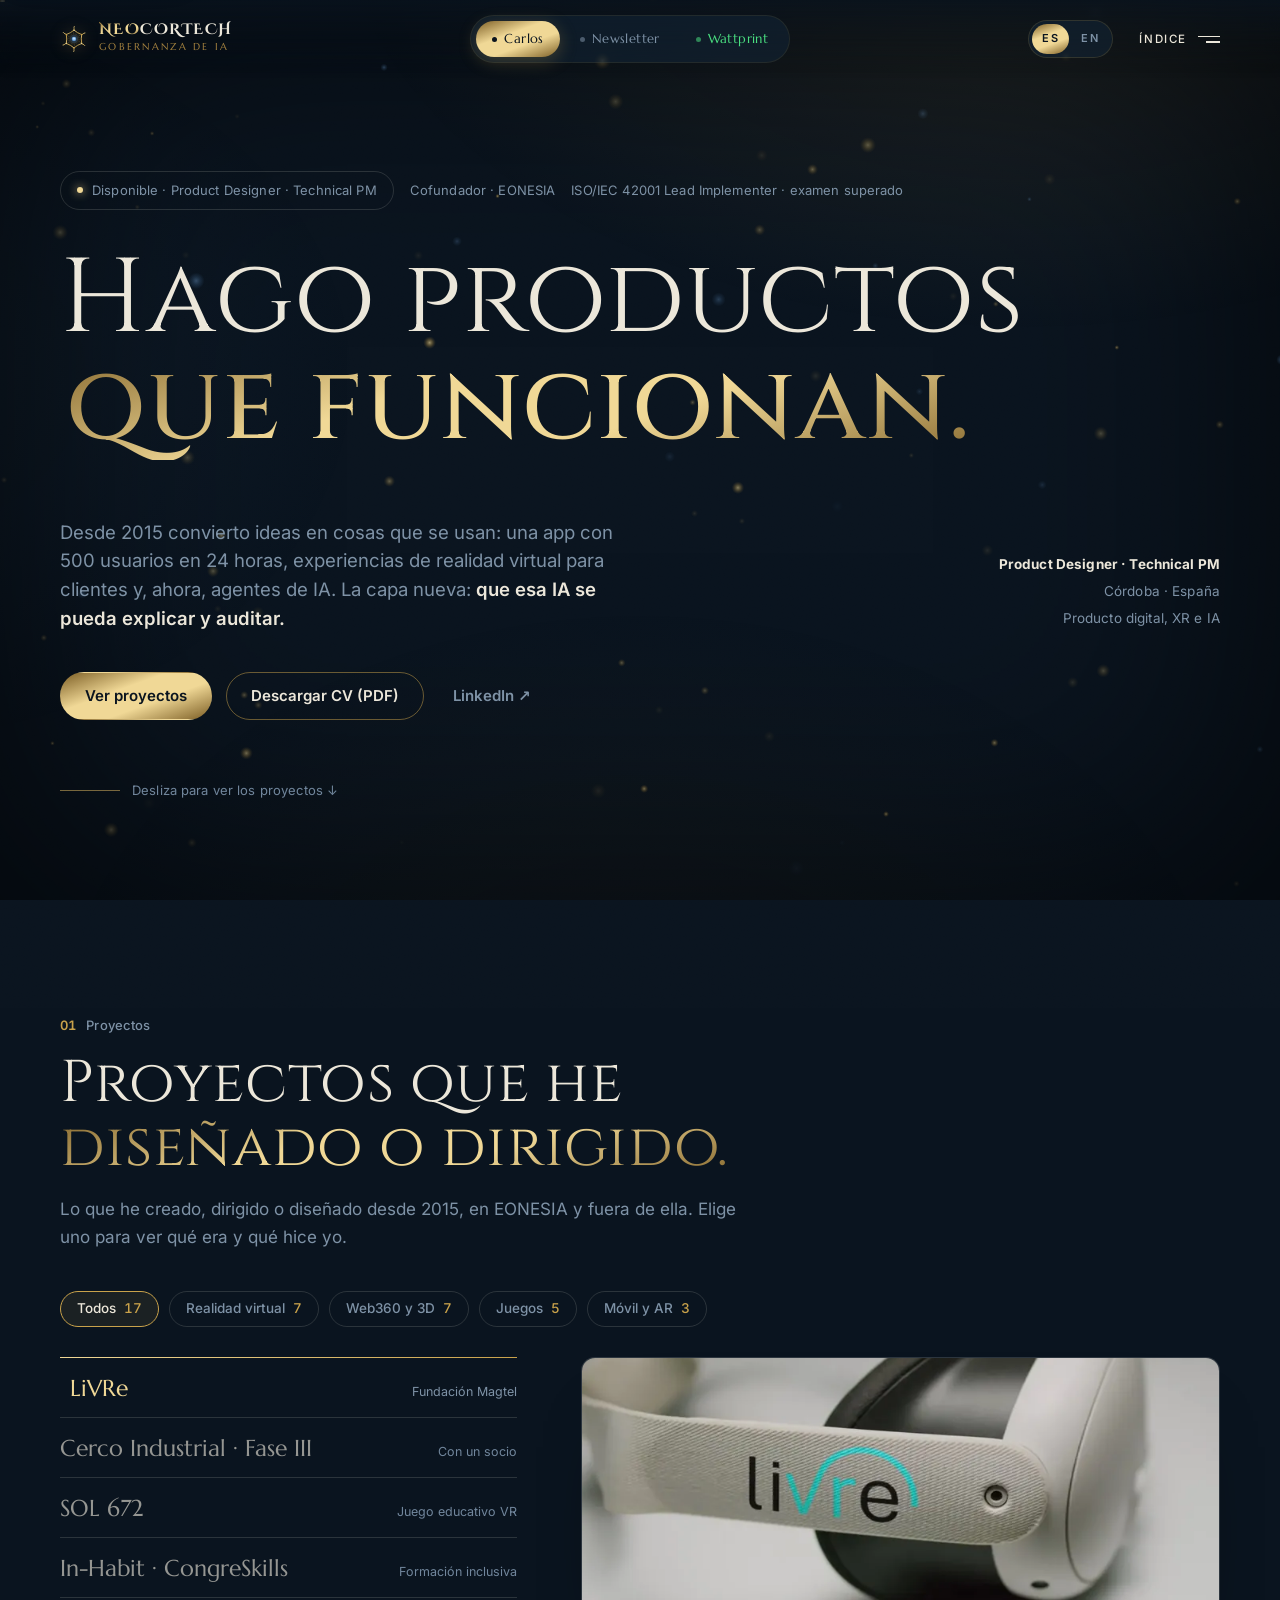
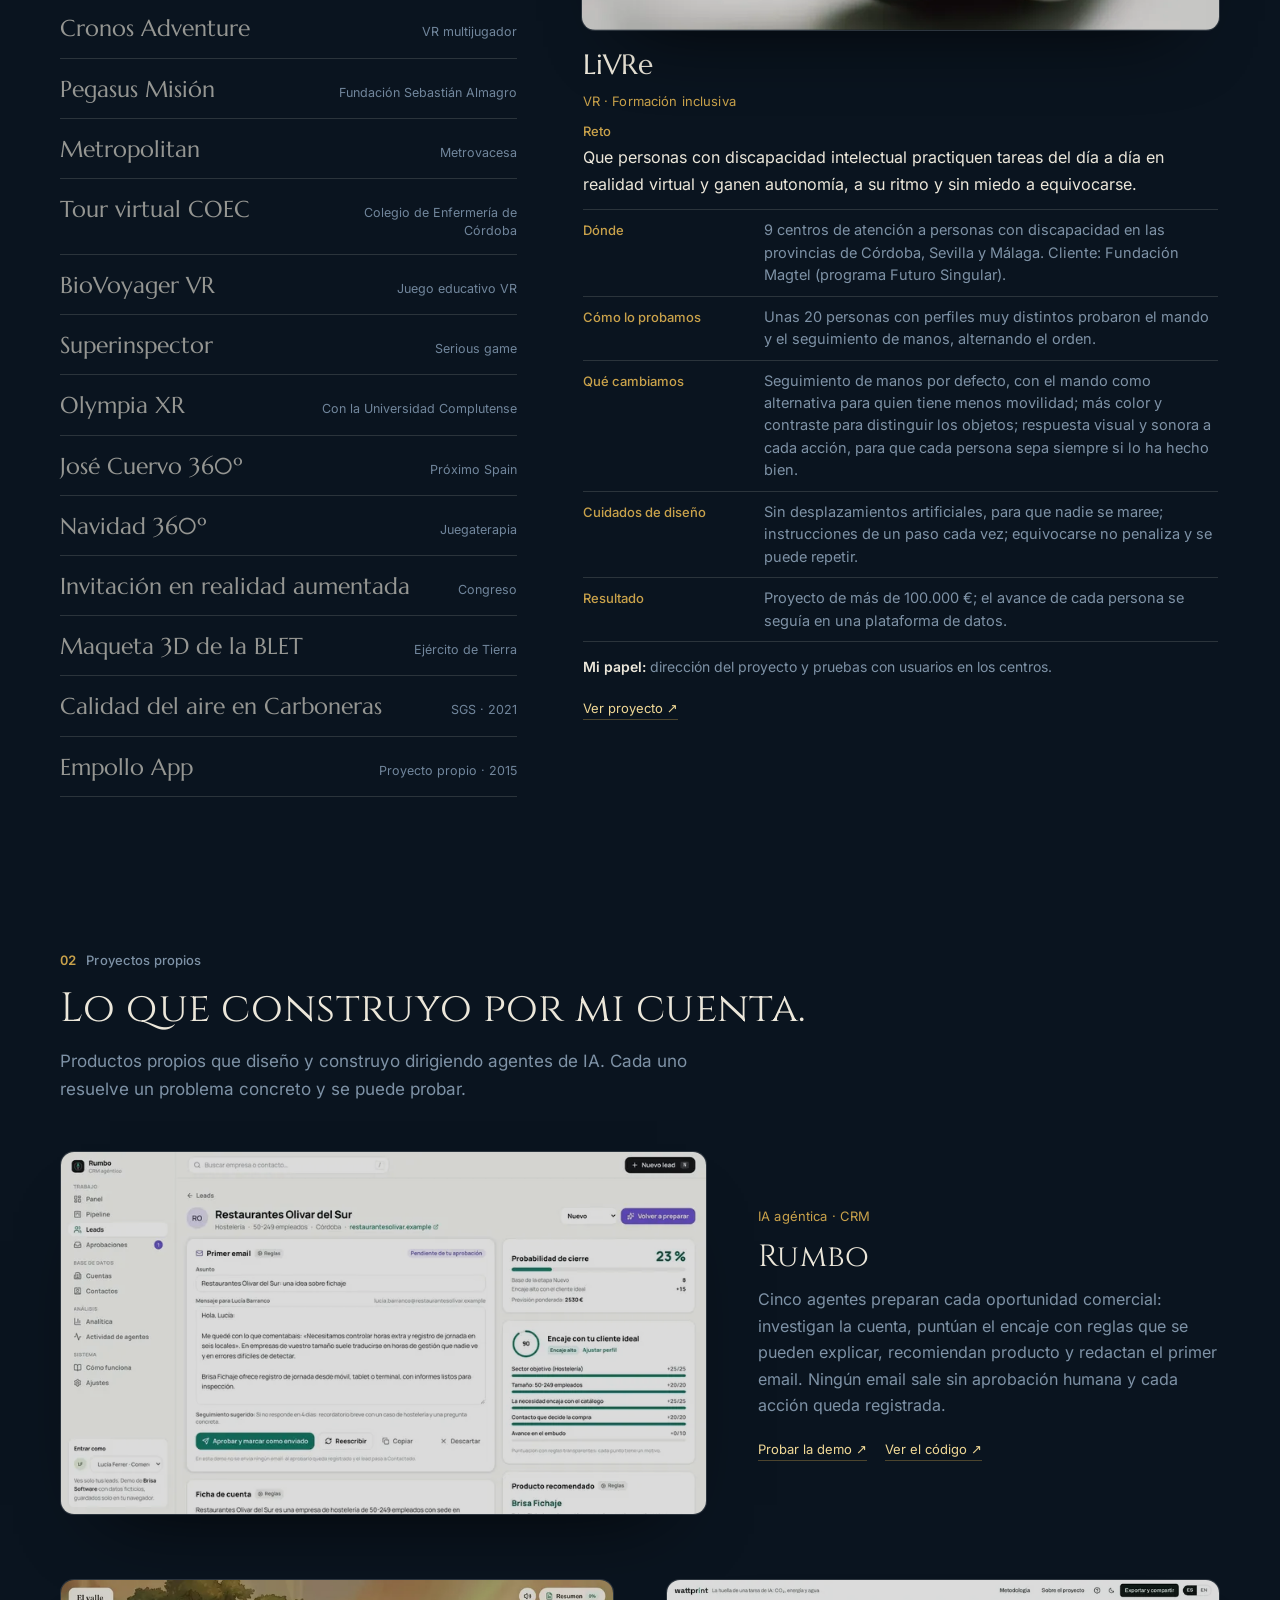
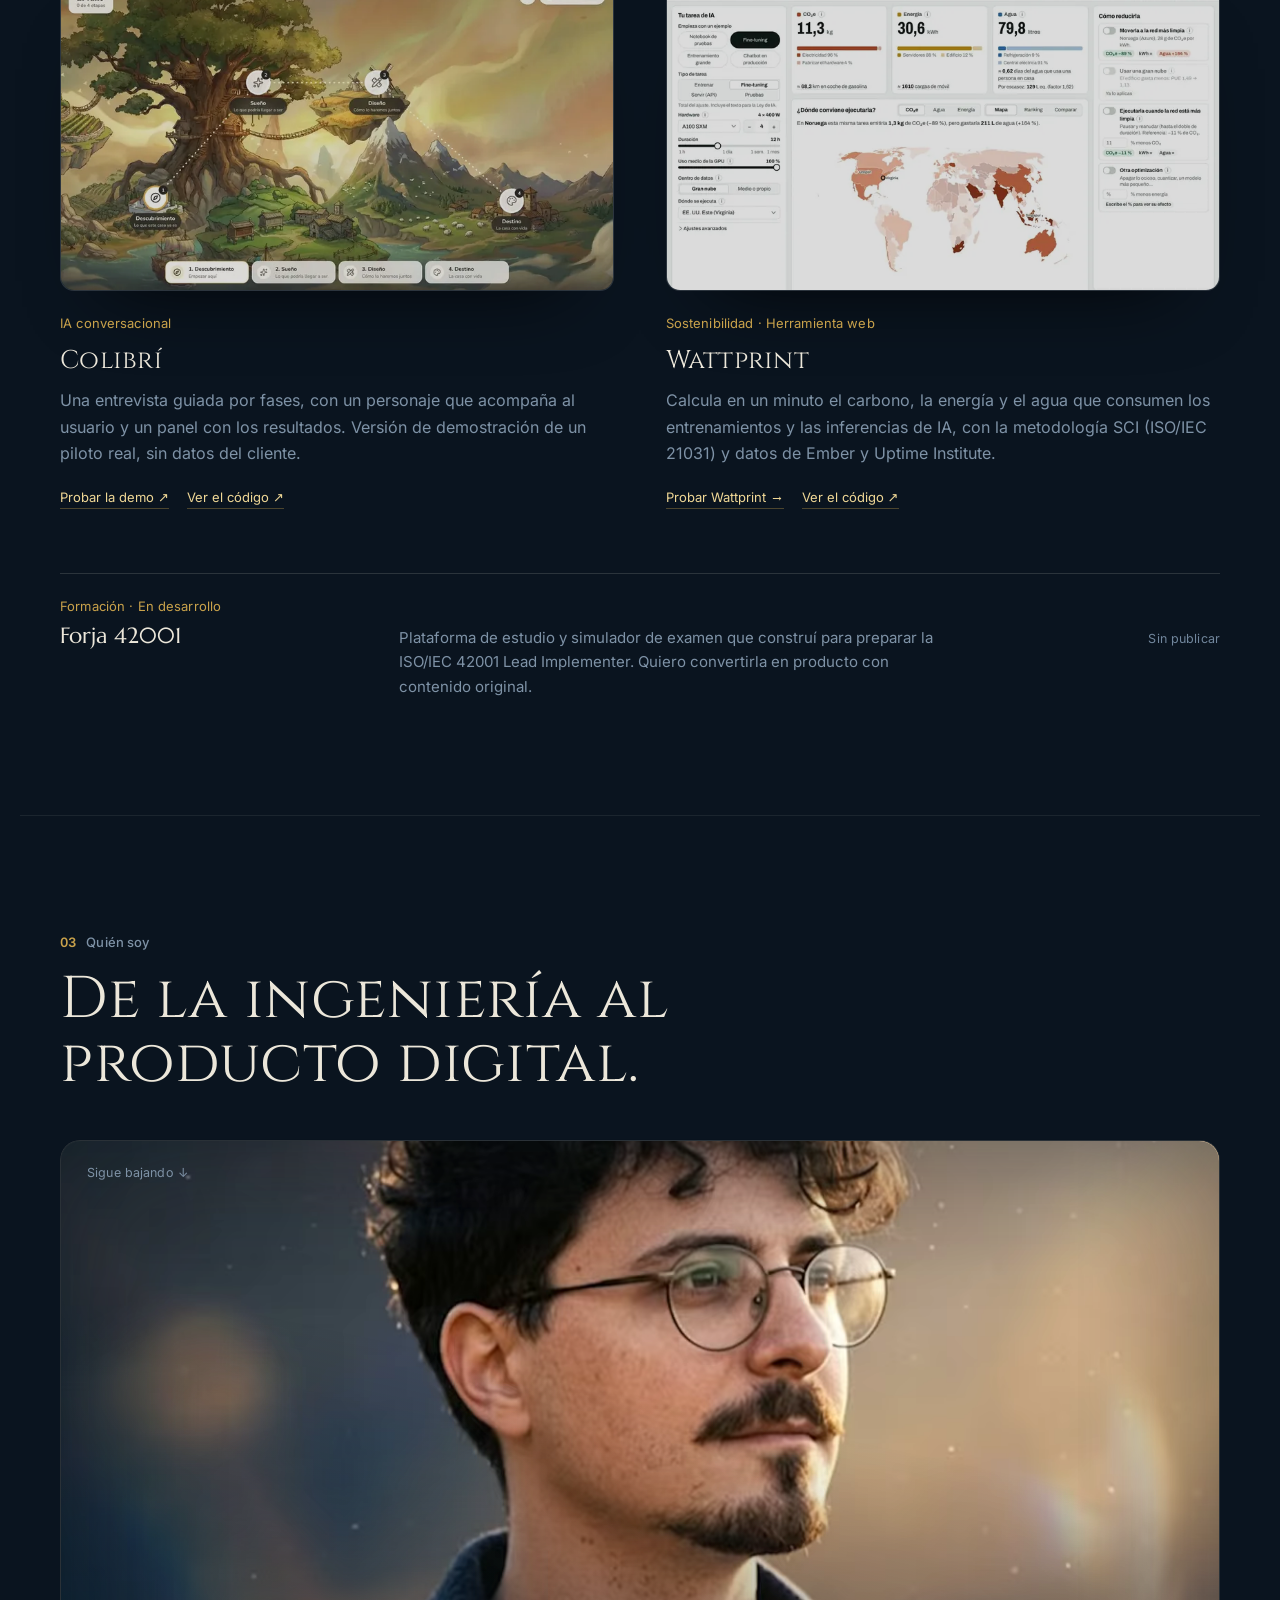
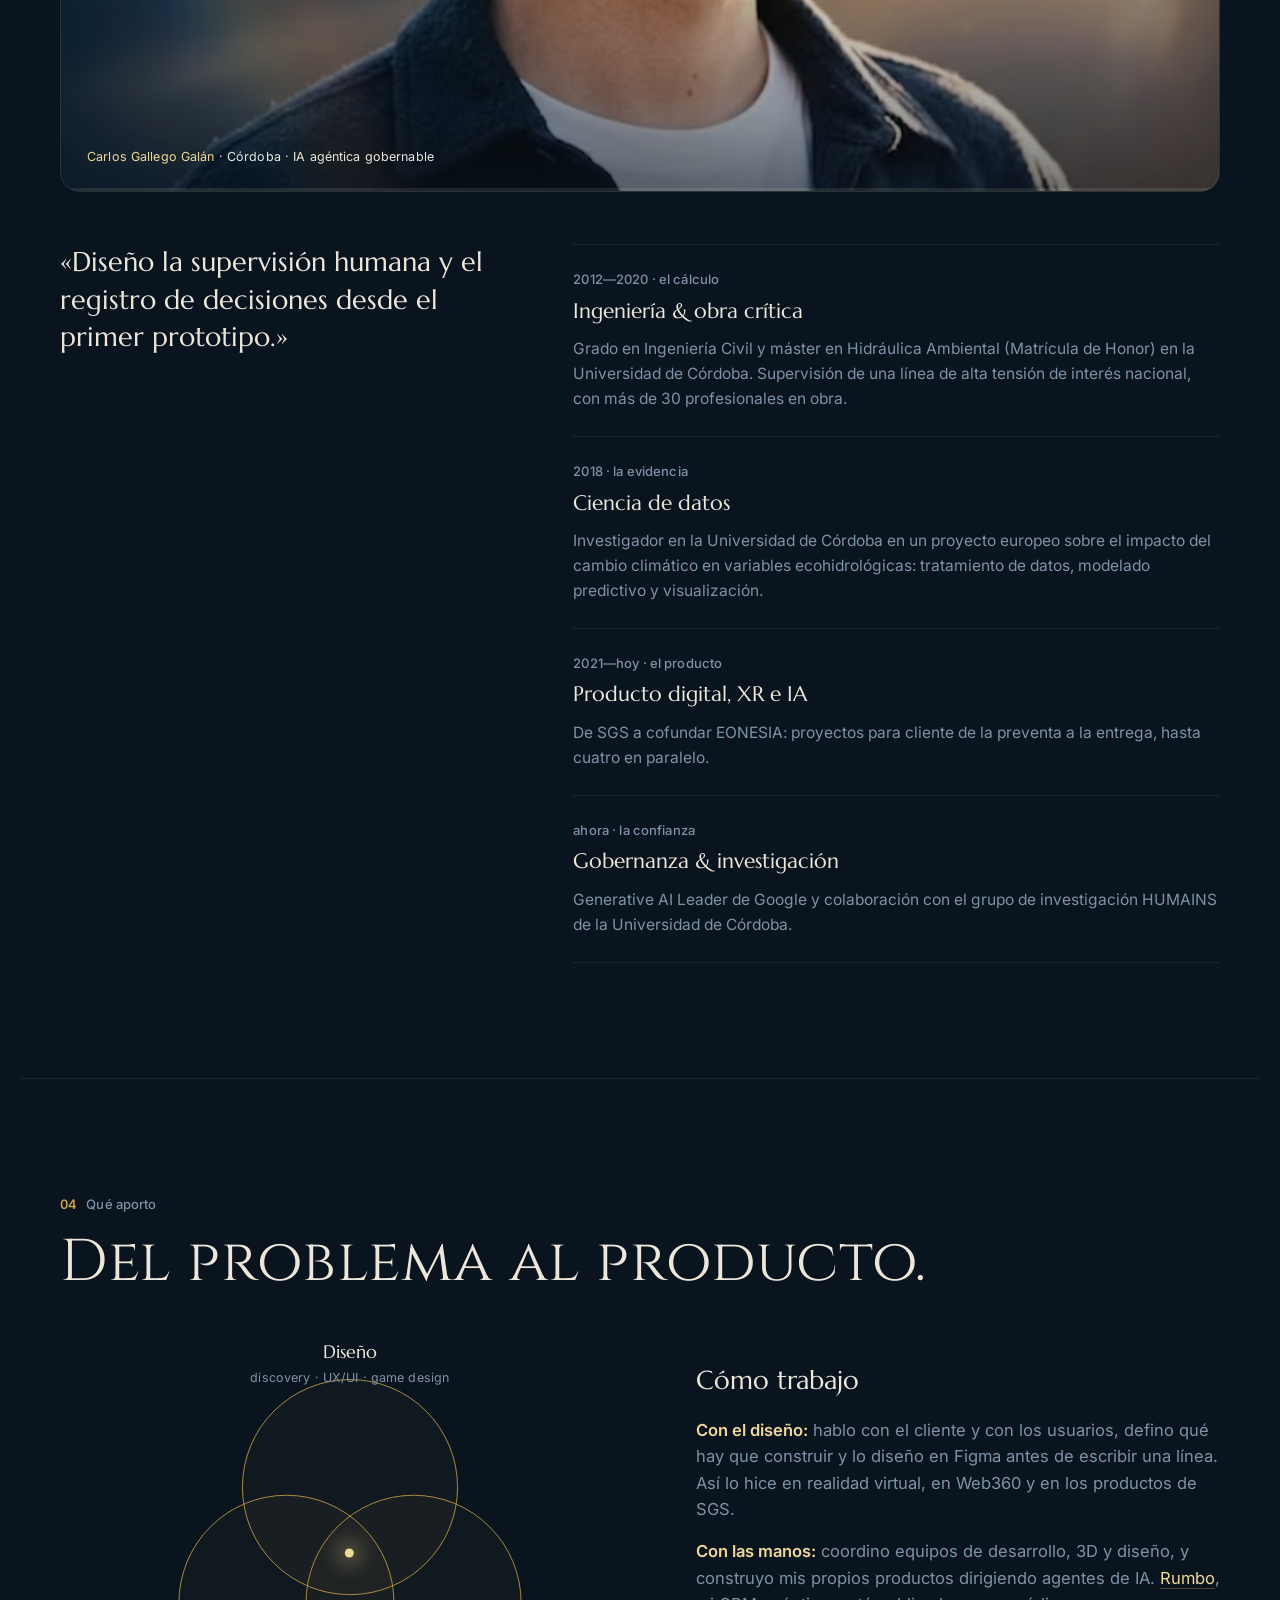
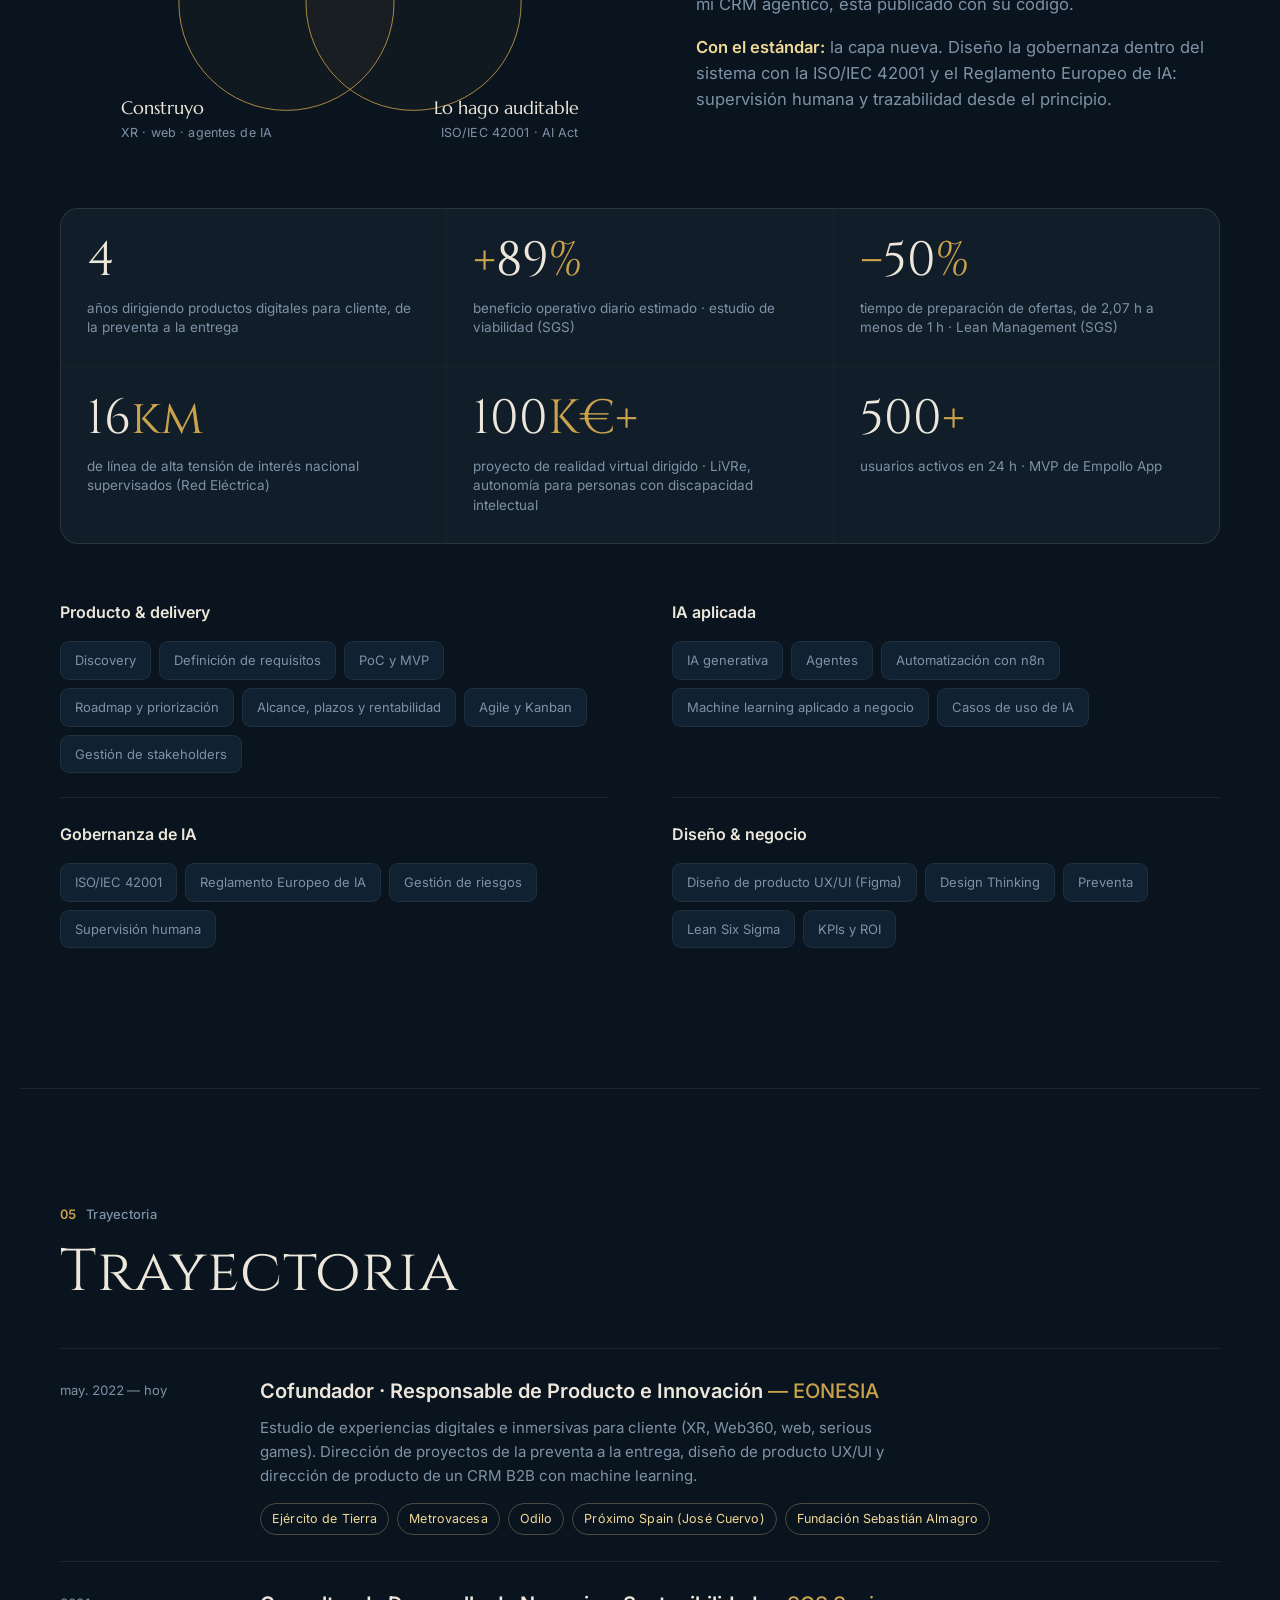
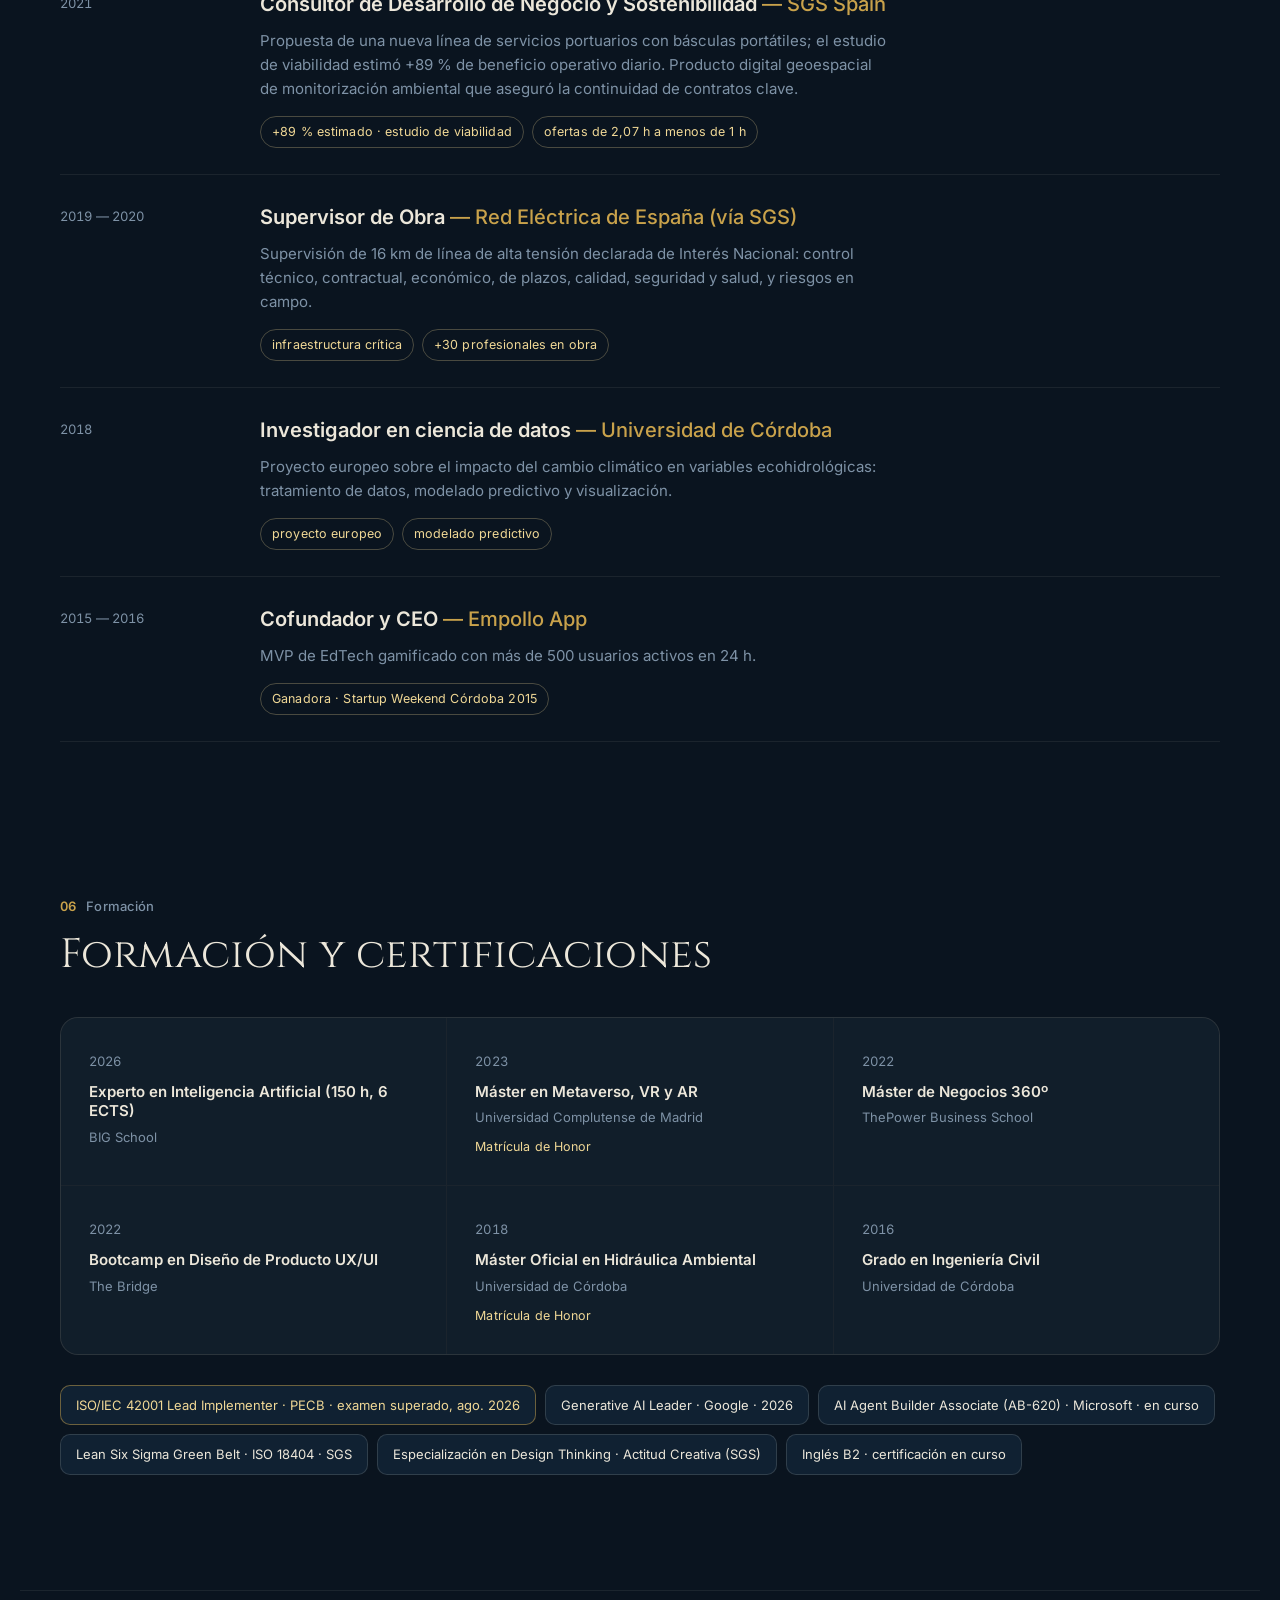
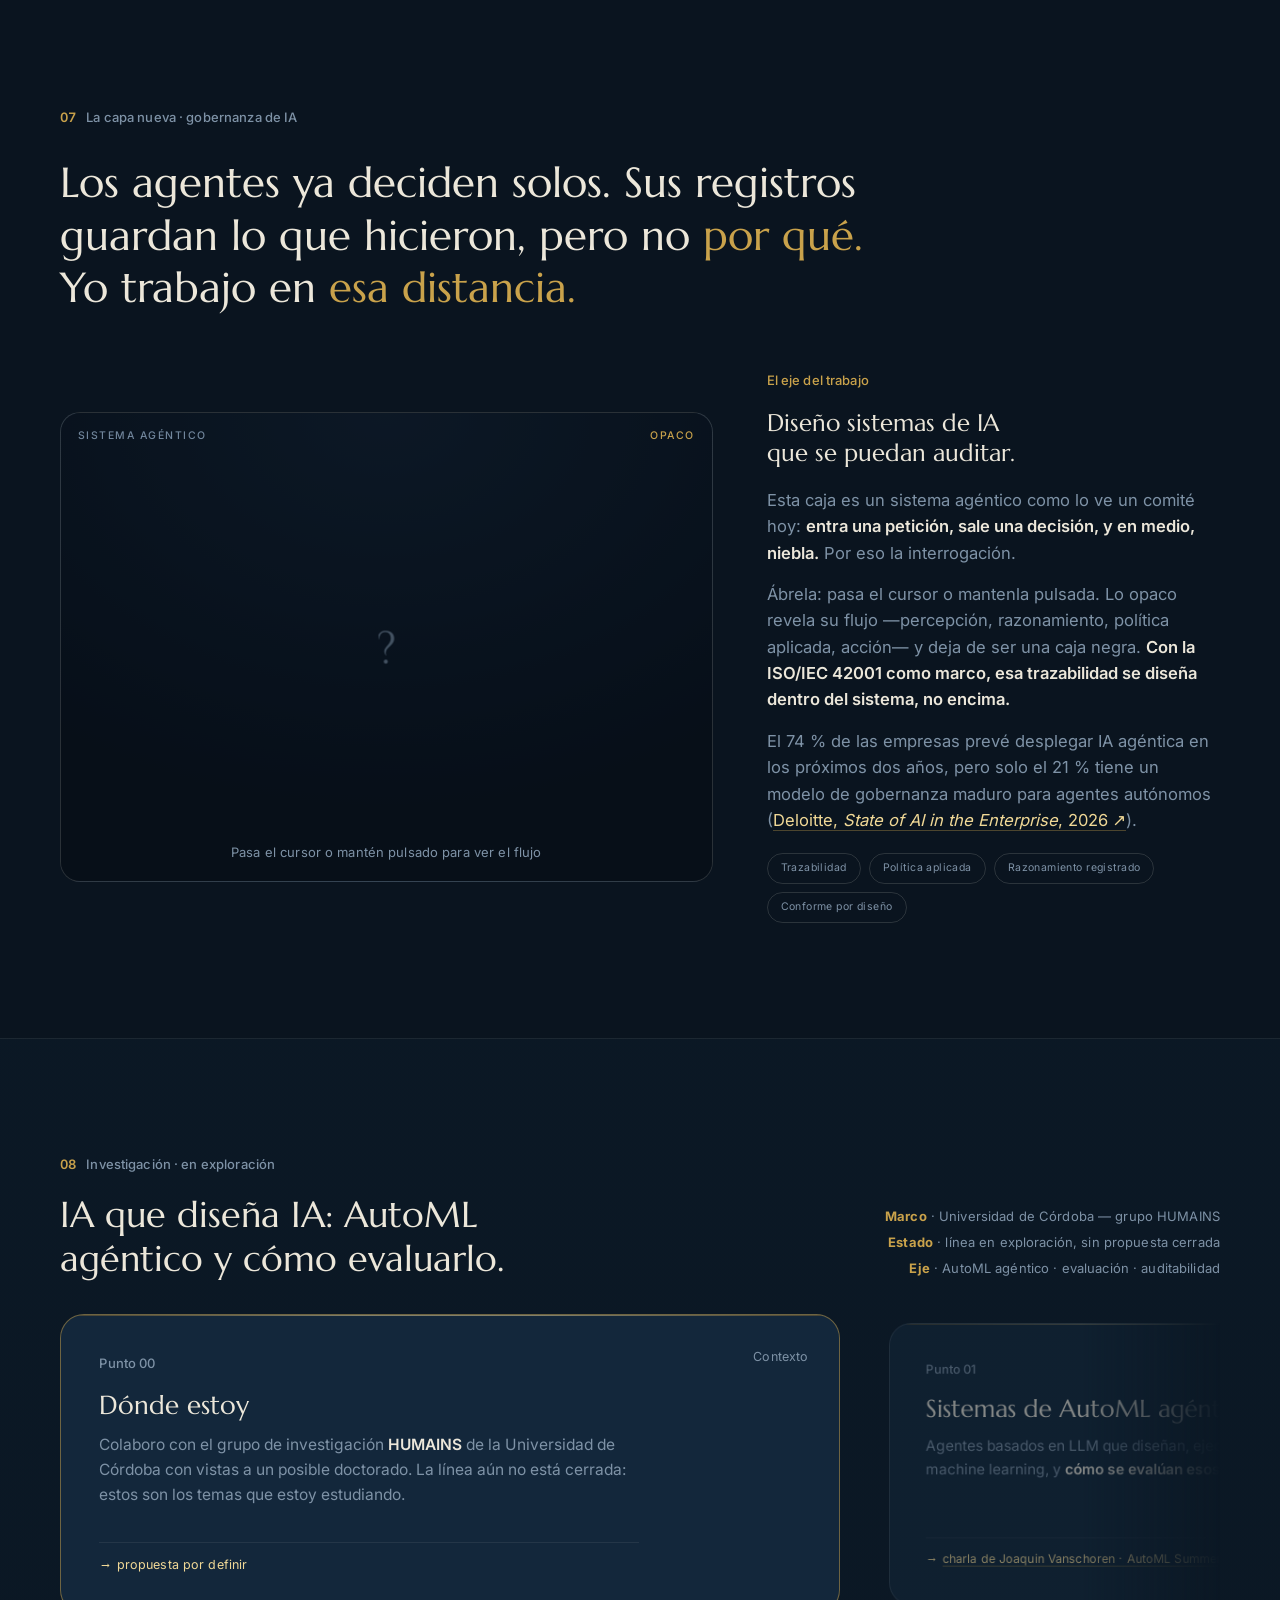
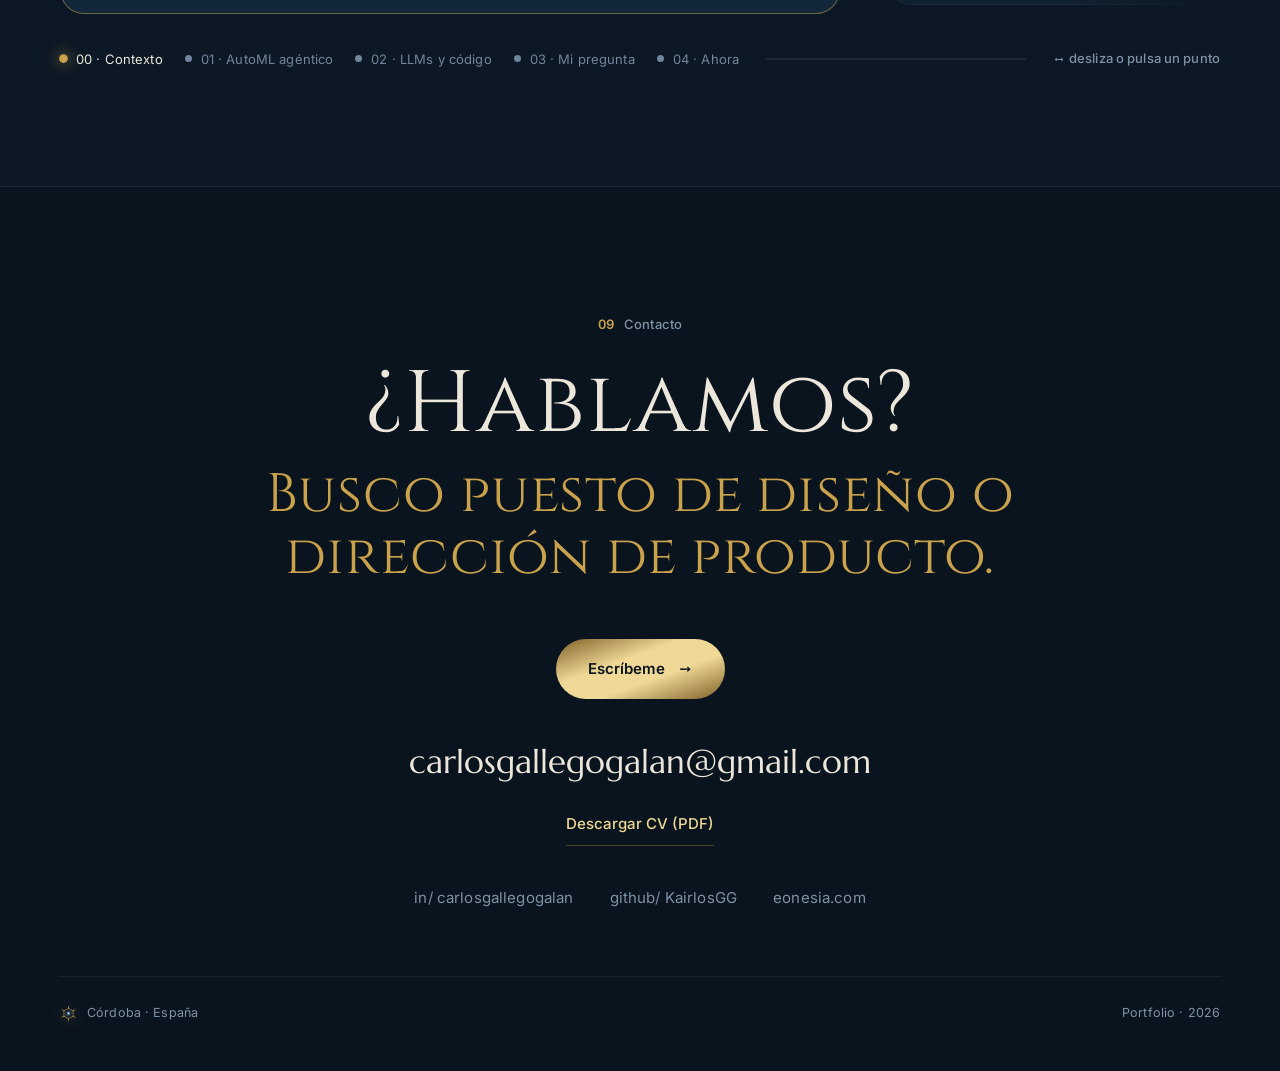
==== commit ba263528: "Portfolio: partículas en toda la página, casos de Cronos, COEC y Cerco, y Pegasus Misión Co-Authored" ====
--- a/index.html
+++ b/index.html
@@ -27,7 +27,7 @@
 <script defer fetchpriority="high" src="/assets/js/gsap-3.15.0.min.js"></script>
 <script defer fetchpriority="high" src="/assets/js/ScrollTrigger-3.15.0.min.js"></script>
 <script defer fetchpriority="high" src="/assets/js/lenis-1.3.23.min.js"></script>
-<script defer fetchpriority="high" src="/assets/js/app.73078ede73.js"></script>
+<script defer fetchpriority="high" src="/assets/js/app.0db78c0181.js"></script>
 <link rel="preload" href="/assets/fonts/cinzel-latin-400-normal.woff2" as="font" type="font/woff2" crossorigin/>
 <link rel="preload" href="/assets/fonts/cinzel-latin-500-normal.woff2" as="font" type="font/woff2" crossorigin/>
 <style>@font-face{font-family:'Cinzel';font-style:normal;font-weight:400;font-display:swap;src:url(/assets/fonts/cinzel-latin-400-normal.woff2) format('woff2')}@font-face{font-family:'Cinzel';font-style:normal;font-weight:500;font-display:swap;src:url(/assets/fonts/cinzel-latin-500-normal.woff2) format('woff2')}@font-face{font-family:'Inter';font-style:normal;font-weight:400;font-display:swap;src:url(/assets/fonts/inter-latin-400-normal.woff2) format('woff2')}@font-face{font-family:'Inter';font-style:normal;font-weight:500;font-display:swap;src:url(/assets/fonts/inter-latin-500-normal.woff2) format('woff2')}@font-face{font-family:'Inter';font-style:normal;font-weight:600;font-display:swap;src:url(/assets/fonts/inter-latin-600-normal.woff2) format('woff2')}@font-face{font-family:'Inter';font-style:normal;font-weight:700;font-display:swap;src:url(/assets/fonts/inter-latin-700-normal.woff2) format('woff2')}@font-face{font-family:'Cinzel Decorative';font-style:normal;font-weight:700;font-display:swap;src:url(/assets/fonts/cinzel-decorative-latin-700-normal.woff2) format('woff2')}@font-face{font-family:'Marcellus';font-style:normal;font-weight:400;font-display:swap;src:url(/assets/fonts/marcellus-latin-400-normal.woff2) format('woff2')}@font-face{font-family:"Cinzel Fallback";src:local("Times New Roman"),local("TimesNewRomanPSMT"),local("Liberation Serif"),local("Tinos"),local("Times");size-adjust:131.5%;ascent-override:74.2%;descent-override:28.3%;line-gap-override:0%}@font-face{font-family:"Marcellus Fallback";src:local("Times New Roman"),local("TimesNewRomanPSMT"),local("Liberation Serif"),local("Tinos"),local("Times");size-adjust:110.7%;ascent-override:88%;descent-override:25.3%;line-gap-override:0%}@font-face{font-family:"Inter Fallback";src:local("Arial"),local("ArialMT"),local("Liberation Sans"),local("Arimo"),local("Helvetica");size-adjust:105.5%;ascent-override:91.8%;descent-override:22.9%;line-gap-override:0%}</style>
@@ -929,9 +929,9 @@
     <span class="eyebrow rvx" data-i18n="eb_proyectos"><span class="n">01</span> Proyectos</span>
     <h2 class="sec rvx" data-i18n="h_proy">Proyectos que he <em>diseñado o dirigido.</em></h2>
     <p class="plead rvx" data-i18n="proy_lead">Lo que he creado, dirigido o diseñado desde 2015, en EONESIA y fuera de ella. Elige uno para ver qué era y qué hice yo.</p>
-    <div class="ixf-bar rvx" role="group" aria-label="Filtrar proyectos" data-i18n-attr="aria-label:a_ixf"><button type="button" class="ixf" data-f="all" aria-pressed="true"><span data-i18n="ixf_all">Todos</span> <span class="ixf-n">16</span></button><button type="button" class="ixf" data-f="vr" aria-pressed="false"><span data-i18n="ixf_vr">Realidad virtual</span> <span class="ixf-n">7</span></button><button type="button" class="ixf" data-f="w3d" aria-pressed="false"><span data-i18n="ixf_w3d">Web360 y 3D</span> <span class="ixf-n">7</span></button><button type="button" class="ixf" data-f="game" aria-pressed="false"><span data-i18n="ixf_game">Juegos</span> <span class="ixf-n">4</span></button><button type="button" class="ixf" data-f="mob" aria-pressed="false"><span data-i18n="ixf_mob">Móvil y AR</span> <span class="ixf-n">3</span></button></div>
+    <div class="ixf-bar rvx" role="group" aria-label="Filtrar proyectos" data-i18n-attr="aria-label:a_ixf"><button type="button" class="ixf" data-f="all" aria-pressed="true"><span data-i18n="ixf_all">Todos</span> <span class="ixf-n">17</span></button><button type="button" class="ixf" data-f="vr" aria-pressed="false"><span data-i18n="ixf_vr">Realidad virtual</span> <span class="ixf-n">7</span></button><button type="button" class="ixf" data-f="w3d" aria-pressed="false"><span data-i18n="ixf_w3d">Web360 y 3D</span> <span class="ixf-n">7</span></button><button type="button" class="ixf" data-f="game" aria-pressed="false"><span data-i18n="ixf_game">Juegos</span> <span class="ixf-n">5</span></button><button type="button" class="ixf" data-f="mob" aria-pressed="false"><span data-i18n="ixf_mob">Móvil y AR</span> <span class="ixf-n">3</span></button></div>
     <p id="ixLive" class="sr-only" aria-live="polite" aria-atomic="true"></p>
-    <ul class="ix rvx" id="ix"><li class="ix-it" data-cats="vr"><h3 class="ix-h"><button type="button" class="ix-row" id="ix-pj6-b" aria-expanded="true" aria-controls="ix-pj6"><span class="ix-name" data-i18n="ixn_pj6">LiVRe</span><span class="ix-ctx" data-i18n="ixc_pj6">Fundación Magtel</span></button></h3><div class="ix-panel on" id="ix-pj6" role="region" aria-labelledby="ix-pj6-b"><div class="ix-media"><img src="/assets/projects/livre-1200.webp" srcset="/assets/projects/livre-800.webp 800w, /assets/projects/livre-1200.webp 1200w, /assets/projects/livre.webp 1600w" sizes="(min-width: 901px) 44vw, 92vw" alt="Visor de realidad virtual con el logotipo de LiVRe" data-i18n-attr="alt:a_ixi_livre" loading="lazy" decoding="async" width="1600" height="900" class="on"/></div><div class="pbody ix-body" data-i18n="pj6"><div class="ptags">VR · Formación inclusiva</div><p class="ix-t" aria-hidden="true">LiVRe</p><p class="pcase-reto"><span class="pcase-k">Reto</span>Que personas con discapacidad intelectual practiquen tareas del día a día en realidad virtual y ganen autonomía, a su ritmo y sin miedo a equivocarse.</p><dl class="pcase"><div><dt>Dónde</dt><dd>9 centros de atención a personas con discapacidad en las provincias de Córdoba, Sevilla y Málaga. Cliente: Fundación Magtel (programa Futuro Singular).</dd></div><div><dt>Cómo lo probamos</dt><dd>Unas 20 personas con perfiles muy distintos probaron el mando y el seguimiento de manos, alternando el orden.</dd></div><div><dt>Qué cambiamos</dt><dd>Seguimiento de manos por defecto, con el mando como alternativa para quien tiene menos movilidad; más color y contraste para distinguir los objetos; respuesta visual y sonora a cada acción, para que cada persona sepa siempre si lo ha hecho bien.</dd></div><div><dt>Cuidados de diseño</dt><dd>Sin desplazamientos artificiales, para que nadie se maree; instrucciones de un paso cada vez; equivocarse no penaliza y se puede repetir.</dd></div><div><dt>Resultado</dt><dd>Proyecto de más de 100.000 €; el avance de cada persona se seguía en una plataforma de datos.</dd></div></dl><div class="prole"><b>Mi papel:</b> dirección del proyecto y pruebas con usuarios en los centros.</div><a class="plink" href="https://www.eonesia.com/portfolios/experiencias-realidad-virtual-inclusiva-livre/" target="_blank" rel="noopener" data-c>Ver proyecto ↗</a></div></div></li><li class="ix-it" data-cats="vr w3d"><h3 class="ix-h"><button type="button" class="ix-row" id="ix-pj16-b" aria-expanded="false" aria-controls="ix-pj16"><span class="ix-name" data-i18n="ixn_pj16">Cerco Industrial · Fase III</span><span class="ix-ctx" data-i18n="ixc_pj16">Con un socio</span></button></h3><div class="ix-panel" id="ix-pj16" role="region" aria-labelledby="ix-pj16-b"><div class="ix-media"><img data-src="/assets/projects/cerco-render-1200.webp" data-srcset="/assets/projects/cerco-render-800.webp 800w, /assets/projects/cerco-render-1200.webp 1200w, /assets/projects/cerco-render.webp 1600w" sizes="(min-width: 901px) 44vw, 92vw" alt="Recreación 3D de un castillete minero y una chimenea del Cerco Industrial" data-i18n-attr="alt:a_ixi_cerco-render" loading="lazy" decoding="async" width="1600" height="900" class="on"/><img data-src="/assets/projects/cerco-tour-1200.webp" data-srcset="/assets/projects/cerco-tour-800.webp 800w, /assets/projects/cerco-tour-1200.webp 1200w, /assets/projects/cerco-tour.webp 1600w" sizes="(min-width: 901px) 44vw, 92vw" alt="Tour virtual: vista aérea del Cerco Industrial con los edificios señalados en el mapa" data-i18n-attr="alt:a_ixi_cerco-tour" loading="lazy" decoding="async" width="1600" height="900" aria-hidden="true"/><img data-src="/assets/projects/cerco-modelo-1200.webp" data-srcset="/assets/projects/cerco-modelo-800.webp 800w, /assets/projects/cerco-modelo-1200.webp 1200w, /assets/projects/cerco-modelo.webp 1600w" sizes="(min-width: 901px) 44vw, 92vw" alt="Modelo 3D de la sala de turbinas de la central térmica, dentro del tour virtual" data-i18n-attr="alt:a_ixi_cerco-modelo" loading="lazy" decoding="async" width="1600" height="900" aria-hidden="true"/><div class="ix-dots" role="group" aria-label="Imágenes de Cerco Industrial · Fase III" data-i18n-attr="aria-label:a_ixdots_pj16"><button type="button" aria-label="Imagen 1 de 3" data-i18n-attr="aria-label:a_ixdot_1_3" aria-current=true></button><button type="button" aria-label="Imagen 2 de 3" data-i18n-attr="aria-label:a_ixdot_2_3"></button><button type="button" aria-label="Imagen 3 de 3" data-i18n-attr="aria-label:a_ixdot_3_3"></button></div></div><div class="pbody ix-body" data-i18n="pj16"><div class="ptags">Web360 · Realidad virtual · Patrimonio industrial</div><p class="ix-t" aria-hidden="true">Cerco Industrial · Fase III</p><p>Tour virtual del Cerco Industrial de Peñarroya-Pueblonuevo. Modelos 3D de los edificios históricos a partir de unas 13.900 fotografías aéreas y terrestres, panorámicas 360º con fichas de cada edificio y locuciones en español e inglés, y un puesto de realidad virtual en el mirador con seis visores. Proyecto fuera de EONESIA, financiado con ayudas LEADER.</p><div class="prole"><b>Mi papel:</b> diseño y dirección de parte del proyecto, junto a otro socio.</div><div class="plinks2"><a class="plink" href="https://www.cercoindustrialtourvirtual.com/fase3/index.htm" target="_blank" rel="noopener" data-c>Entrar en el tour ↗</a><a class="plink" href="https://www.cercoindustrialvirtual.com/faseiii" target="_blank" rel="noopener" data-c>Ver el proyecto ↗</a></div></div></div></li><li class="ix-it" data-cats="vr game"><h3 class="ix-h"><button type="button" class="ix-row" id="ix-pj1-b" aria-expanded="false" aria-controls="ix-pj1"><span class="ix-name" data-i18n="ixn_pj1">SOL 672</span><span class="ix-ctx" data-i18n="ixc_pj1">Juego educativo VR</span></button></h3><div class="ix-panel" id="ix-pj1" role="region" aria-labelledby="ix-pj1-b"><div class="ix-media"><img data-src="/assets/projects/sol672-1200.webp" data-srcset="/assets/projects/sol672-800.webp 800w, /assets/projects/sol672-1200.webp 1200w, /assets/projects/sol672.webp 1600w" sizes="(min-width: 901px) 44vw, 92vw" alt="Pantalla de título de SOL 672: un brote verde sobre la superficie de Marte" data-i18n-attr="alt:a_ixi_sol672" loading="lazy" decoding="async" width="1600" height="900" class="on"/></div><div class="pbody ix-body" data-i18n="pj1"><div class="ptags">VR · Juego educativo · STEM</div><p class="ix-t" aria-hidden="true">SOL 672</p><p>Un astronauta varado en Marte tiene que restablecer la energía, producir oxígeno y mantener la base en marcha con ciencia y lógica.</p><div class="paward">★ Finalista · Premios Indie Games Málaga 2024</div><div class="prole"><b>Mi papel:</b> creación y dirección del producto, diseño UX/UI, game design y narrativa.</div><a class="plink" href="https://www.eonesia.com/portfolios/sol672-experiencia-ciencia-vr/" target="_blank" rel="noopener" data-c>Ver proyecto ↗</a></div></div></li><li class="ix-it" data-cats="w3d"><h3 class="ix-h"><button type="button" class="ix-row" id="ix-pj7-b" aria-expanded="false" aria-controls="ix-pj7"><span class="ix-name" data-i18n="ixn_pj7">In-Habit · CongreSkills</span><span class="ix-ctx" data-i18n="ixc_pj7">Formación inclusiva</span></button></h3><div class="ix-panel" id="ix-pj7" role="region" aria-labelledby="ix-pj7-b"><div class="ix-media"><img data-src="/assets/projects/inhabit-1200.webp" data-srcset="/assets/projects/inhabit-800.webp 800w, /assets/projects/inhabit-1200.webp 1200w, /assets/projects/inhabit.webp 1600w" sizes="(min-width: 901px) 44vw, 92vw" alt="Auditorio virtual de In-Habit con butacas de madera y pantalla" data-i18n-attr="alt:a_ixi_inhabit" loading="lazy" decoding="async" width="1600" height="900" class="on"/></div><div class="pbody ix-body" data-i18n="pj7"><div class="ptags">Web360 · Plataforma de formación</div><p class="ix-t" aria-hidden="true">In-Habit · CongreSkills</p><p>Plataforma inmersiva que forma a personas con síndrome de Down para cinco puestos del sector de eventos con simulaciones prácticas.</p><div class="prole"><b>Mi papel:</b> menú de avatares 3D para elegir la ropa de cada puesto, diseño de la interfaz y apoyo en la UX y la lógica.</div><a class="plink" href="https://www.eonesia.com/portfolios/experiencias-in-habit-formacion-inclusiva/" target="_blank" rel="noopener" data-c>Ver proyecto ↗</a></div></div></li><li class="ix-it" data-cats="vr game"><h3 class="ix-h"><button type="button" class="ix-row" id="ix-pj3-b" aria-expanded="false" aria-controls="ix-pj3"><span class="ix-name" data-i18n="ixn_pj3">Cronos Adventure</span><span class="ix-ctx" data-i18n="ixc_pj3">VR multijugador</span></button></h3><div class="ix-panel" id="ix-pj3" role="region" aria-labelledby="ix-pj3-b"><div class="ix-media"><img data-src="/assets/projects/cronos-1200.webp" data-srcset="/assets/projects/cronos-800.webp 800w, /assets/projects/cronos-1200.webp 1200w, /assets/projects/cronos.webp 1600w" sizes="(min-width: 901px) 44vw, 92vw" alt="Pantalla de título de Cronos Adventure: un portal luminoso frente a un personaje" data-i18n-attr="alt:a_ixi_cronos" loading="lazy" decoding="async" width="1600" height="900" class="on"/></div><div class="pbody ix-body" data-i18n="pj3"><div class="ptags">VR · Multijugador · Educación y salud</div><p class="ix-t" aria-hidden="true">Cronos Adventure</p><p>Un viaje en barco multijugador por distintas épocas de la historia, pensado para niños hospitalizados en unidades de oncología.</p><div class="prole"><b>Mi papel:</b> dirección del producto y diseño UX/UI.</div><a class="plink" href="https://www.eonesia.com/portfolios/experiencias-cronos-adventure-historia-vr/" target="_blank" rel="noopener" data-c>Ver proyecto ↗</a></div></div></li><li class="ix-it" data-cats="vr w3d"><h3 class="ix-h"><button type="button" class="ix-row" id="ix-pj9-b" aria-expanded="false" aria-controls="ix-pj9"><span class="ix-name" data-i18n="ixn_pj9">Metropolitan</span><span class="ix-ctx" data-i18n="ixc_pj9">Metrovacesa</span></button></h3><div class="ix-panel" id="ix-pj9" role="region" aria-labelledby="ix-pj9-b"><div class="ix-media"><img data-src="/assets/projects/metropolitan-1200.webp" data-srcset="/assets/projects/metropolitan-800.webp 800w, /assets/projects/metropolitan-1200.webp 1200w, /assets/projects/metropolitan.webp 1600w" sizes="(min-width: 901px) 44vw, 92vw" alt="Recreación de los edificios de viviendas de Metropolitan" data-i18n-attr="alt:a_ixi_metropolitan" loading="lazy" decoding="async" width="1600" height="900" class="on"/></div><div class="pbody ix-body" data-i18n="pj9"><div class="ptags">VR · Tour 360º · Cliente: Metrovacesa</div><p class="ix-t" aria-hidden="true">Metropolitan</p><p>Los futuros compradores recorren las viviendas y la comunidad antes de construirse y opinan sobre los servicios previstos para la promoción.</p><div class="prole"><b>Mi papel:</b> creación y dirección del producto, diseño UX/UI y narrativa.</div><a class="plink" href="https://www.eonesia.com/portfolios/experiencias-tour-virtual-inmobiliario-metropolitan/" target="_blank" rel="noopener" data-c>Ver proyecto ↗</a></div></div></li><li class="ix-it" data-cats="w3d"><h3 class="ix-h"><button type="button" class="ix-row" id="ix-pj10-b" aria-expanded="false" aria-controls="ix-pj10"><span class="ix-name" data-i18n="ixn_pj10">Tour virtual COEC</span><span class="ix-ctx" data-i18n="ixc_pj10">Colegio de Enfermería de Córdoba</span></button></h3><div class="ix-panel" id="ix-pj10" role="region" aria-labelledby="ix-pj10-b"><div class="ix-media"><img data-src="/assets/projects/coec-1200.webp" data-srcset="/assets/projects/coec-800.webp 800w, /assets/projects/coec-1200.webp 1200w, /assets/projects/coec.webp 1600w" sizes="(min-width: 901px) 44vw, 92vw" alt="Tour virtual: entrada a la sede del Colegio Oficial de Enfermería de Córdoba" data-i18n-attr="alt:a_ixi_coec" loading="lazy" decoding="async" width="1600" height="900" class="on"/></div><div class="pbody ix-body" data-i18n="pj10"><div class="ptags">Web360 · Tour virtual · Cliente: Colegio Oficial de Enfermería de Córdoba</div><p class="ix-t" aria-hidden="true">Tour virtual COEC</p><p>Recorrido en el navegador por las instalaciones del Colegio, para que estudiantes, profesionales y ciudadanía conozcan cada espacio antes de ir.</p><div class="prole"><b>Mi papel:</b> diseño de producto UX/UI.</div><a class="plink" href="https://www.eonesia.com/portfolios/experiencias-tour-virtual-centro-coec/" target="_blank" rel="noopener" data-c>Ver proyecto ↗</a></div></div></li><li class="ix-it" data-cats="vr game"><h3 class="ix-h"><button type="button" class="ix-row" id="ix-pj2-b" aria-expanded="false" aria-controls="ix-pj2"><span class="ix-name" data-i18n="ixn_pj2">BioVoyager VR</span><span class="ix-ctx" data-i18n="ixc_pj2">Juego educativo VR</span></button></h3><div class="ix-panel" id="ix-pj2" role="region" aria-labelledby="ix-pj2-b"><div class="ix-media"><img data-src="/assets/projects/biovoyager-1200.webp" data-srcset="/assets/projects/biovoyager-800.webp 800w, /assets/projects/biovoyager-1200.webp 1200w, /assets/projects/biovoyager.webp 1600w" sizes="(min-width: 901px) 44vw, 92vw" alt="Logotipo de BioVoyager VR con la cápsula de exploración" data-i18n-attr="alt:a_ixi_biovoyager" loading="lazy" decoding="async" width="1600" height="900" class="on"/></div><div class="pbody ix-body" data-i18n="pj2"><div class="ptags">VR · Juego educativo · Biología</div><p class="ix-t" aria-hidden="true">BioVoyager VR</p><p>Un viaje microscópico por el cuerpo humano a bordo de una cápsula de exploración, recorriendo órganos, tejidos y sistemas vitales a escala celular.</p><div class="prole"><b>Mi papel:</b> creación y dirección del producto, diseño UX/UI, game design y narrativa.</div><a class="plink" href="https://www.eonesia.com/portfolios/bioyager-vr/" target="_blank" rel="noopener" data-c>Ver proyecto ↗</a></div></div></li><li class="ix-it" data-cats="game"><h3 class="ix-h"><button type="button" class="ix-row" id="ix-pj4-b" aria-expanded="false" aria-controls="ix-pj4"><span class="ix-name" data-i18n="ixn_pj4">Superinspector</span><span class="ix-ctx" data-i18n="ixc_pj4">Serious game</span></button></h3><div class="ix-panel" id="ix-pj4" role="region" aria-labelledby="ix-pj4-b"><div class="ix-media"><img data-src="/assets/projects/superinspector-1200.webp" data-srcset="/assets/projects/superinspector-800.webp 800w, /assets/projects/superinspector-1200.webp 1200w, /assets/projects/superinspector.webp 1600w" sizes="(min-width: 901px) 44vw, 92vw" alt="Pantalla de título de Superinspector de alimentos con el inspector protagonista" data-i18n-attr="alt:a_ixi_superinspector" loading="lazy" decoding="async" width="1600" height="900" class="on"/></div><div class="pbody ix-body" data-i18n="pj4"><div class="ptags">PC · Serious game en primera persona (demo)</div><p class="ix-t" aria-hidden="true">Superinspector</p><p>El jugador es un inspector de alimentos que escanea productos del supermercado, lee etiquetas nutricionales y se enfrenta a dilemas éticos que cambian el desenlace.</p><div class="prole"><b>Mi papel:</b> creación y dirección del producto, diseño UX/UI, game design y narrativa.</div><a class="plink" href="https://www.eonesia.com/portfolios/superinspector/" target="_blank" rel="noopener" data-c>Ver proyecto ↗</a></div></div></li><li class="ix-it" data-cats="vr w3d mob"><h3 class="ix-h"><button type="button" class="ix-row" id="ix-pj5-b" aria-expanded="false" aria-controls="ix-pj5"><span class="ix-name" data-i18n="ixn_pj5">Olympia XR</span><span class="ix-ctx" data-i18n="ixc_pj5">Con la Universidad Complutense</span></button></h3><div class="ix-panel" id="ix-pj5" role="region" aria-labelledby="ix-pj5-b"><div class="ix-media"><img data-src="/assets/projects/olympia-1200.webp" data-srcset="/assets/projects/olympia-800.webp 800w, /assets/projects/olympia-1200.webp 1200w, /assets/projects/olympia.webp 1600w" sizes="(min-width: 901px) 44vw, 92vw" alt="Dos aficionados con camisetas de fútbol frente a un estadio iluminado" data-i18n-attr="alt:a_ixi_olympia" loading="lazy" decoding="async" width="1600" height="900" class="on"/></div><div class="pbody ix-body" data-i18n="pj5"><div class="ptags">VR · AR · Web3D · XR social</div><p class="ix-t" aria-hidden="true">Olympia XR</p><p>Experiencia social multiplataforma para comunidades futbolísticas, publicada en SideQuest y desarrollada con la Universidad Complutense de Madrid.</p><div class="prole"><b>Mi papel:</b> diseño de producto, modelo de negocio y game design; ejecución del proyecto.</div></div></div></li><li class="ix-it" data-cats="w3d"><h3 class="ix-h"><button type="button" class="ix-row" id="ix-pj8-b" aria-expanded="false" aria-controls="ix-pj8"><span class="ix-name" data-i18n="ixn_pj8">José Cuervo 360º</span><span class="ix-ctx" data-i18n="ixc_pj8">Próximo Spain</span></button></h3><div class="ix-panel" id="ix-pj8" role="region" aria-labelledby="ix-pj8-b"><div class="ix-media"><img data-src="/assets/projects/josecuervo-1200.webp" data-srcset="/assets/projects/josecuervo-800.webp 800w, /assets/projects/josecuervo-1200.webp 1200w, /assets/projects/josecuervo.webp 1600w" sizes="(min-width: 901px) 44vw, 92vw" alt="Recreación 3D del tren José Cuervo Express junto a una estación con agaves" data-i18n-attr="alt:a_ixi_josecuervo" loading="lazy" decoding="async" width="1600" height="900" class="on"/></div><div class="pbody ix-body" data-i18n="pj8"><div class="ptags">Web360 · Formación corporativa · Cliente: Próximo Spain</div><p class="ix-t" aria-hidden="true">José Cuervo 360º</p><p>Recorrido 360º en el navegador por la sede de la marca para bartenders, con la historia de la casa y formación gamificada en coctelería.</p><div class="prole"><b>Mi papel:</b> responsable del proyecto con el cliente.</div><a class="plink" href="https://www.eonesia.com/portfolios/experiencias-tour-virtual-corporativo-cuervo/" target="_blank" rel="noopener" data-c>Ver proyecto ↗</a></div></div></li><li class="ix-it" data-cats=""><h3 class="ix-h"><button type="button" class="ix-row" id="ix-pj11-b" aria-expanded="false" aria-controls="ix-pj11"><span class="ix-name" data-i18n="ixn_pj11">Navidad 360º</span><span class="ix-ctx" data-i18n="ixc_pj11">Juegaterapia</span></button></h3><div class="ix-panel" id="ix-pj11" role="region" aria-labelledby="ix-pj11-b"><div class="ix-media"><img data-src="/assets/projects/juegaterapia-1200.webp" data-srcset="/assets/projects/juegaterapia-800.webp 800w, /assets/projects/juegaterapia-1200.webp 1200w, /assets/projects/juegaterapia.webp 1600w" sizes="(min-width: 901px) 44vw, 92vw" alt="Fotograma del vídeo navideño: niños jugando en la nieve con muñecos de nieve" data-i18n-attr="alt:a_ixi_juegaterapia" loading="lazy" decoding="async" width="1600" height="900" class="on"/></div><div class="pbody ix-body" data-i18n="pj11"><div class="ptags">Vídeo 360º · IA generativa · Cliente: Juegaterapia</div><p class="ix-t" aria-hidden="true">Navidad 360º</p><p>Vídeo de Navidad para la sala inmersiva 360º que Juegaterapia tiene en Madrid.</p><div class="prole"><b>Mi papel:</b> creación del vídeo con ComfyUI, After Effects, Premiere y ElevenLabs.</div></div></div></li><li class="ix-it" data-cats="mob"><h3 class="ix-h"><button type="button" class="ix-row" id="ix-pj12-b" aria-expanded="false" aria-controls="ix-pj12"><span class="ix-name" data-i18n="ixn_pj12">Invitación en realidad aumentada</span><span class="ix-ctx" data-i18n="ixc_pj12">Congreso</span></button></h3><div class="ix-panel" id="ix-pj12" role="region" aria-labelledby="ix-pj12-b"><div class="ix-media"><img data-src="/assets/projects/invitacion-ar.webp" data-srcset="/assets/projects/invitacion-ar-800.webp 800w, /assets/projects/invitacion-ar.webp 1017w" sizes="(min-width: 901px) 44vw, 92vw" alt="Móvil que muestra la invitación como una tarjeta 3D flotante en un congreso" data-i18n-attr="alt:a_ixi_invitacion-ar" loading="lazy" decoding="async" width="1600" height="900" class="on"/></div><div class="pbody ix-body" data-i18n="pj12"><div class="ptags">Realidad aumentada · Móvil · Eventos</div><p class="ix-t" aria-hidden="true">Invitación en realidad aumentada</p><p>La invitación a un congreso se abre en el móvil como una tarjeta 3D flotante en la que el asistente responde preguntas.</p><div class="prole"><b>Mi papel:</b> modelado y animación 3D en Blender y montaje de la experiencia en Onirix.</div></div></div></li><li class="ix-it" data-cats="w3d"><h3 class="ix-h"><button type="button" class="ix-row" id="ix-pj13-b" aria-expanded="false" aria-controls="ix-pj13"><span class="ix-name" data-i18n="ixn_pj13">Maqueta 3D de la BLET</span><span class="ix-ctx" data-i18n="ixc_pj13">Ejército de Tierra</span></button></h3><div class="ix-panel" id="ix-pj13" role="region" aria-labelledby="ix-pj13-b"><div class="ix-media"><img data-src="/assets/projects/ejercito-1200.webp" data-srcset="/assets/projects/ejercito-800.webp 800w, /assets/projects/ejercito-1200.webp 1200w, /assets/projects/ejercito.webp 1600w" sizes="(min-width: 901px) 44vw, 92vw" alt="Vista aérea de la maqueta 3D de la base logística" data-i18n-attr="alt:a_ixi_ejercito" loading="lazy" decoding="async" width="1600" height="900" class="on"/></div><div class="pbody ix-body" data-i18n="pj13"><div class="ptags">3D · Eventos · Cliente: Ejército de Tierra</div><p class="ix-t" aria-hidden="true">Maqueta 3D de la BLET</p><p>Maqueta 3D de la futura Base Logística del Ejército de Tierra (BLET) en Córdoba, para que el Ejército la presentara en sus eventos. Fue el primer cliente de EONESIA.</p><div class="prole"><b>Mi papel:</b> diseño UX/UI.</div></div></div></li><li class="ix-it" data-cats=""><h3 class="ix-h"><button type="button" class="ix-row" id="ix-pj14-b" aria-expanded="false" aria-controls="ix-pj14"><span class="ix-name" data-i18n="ixn_pj14">Calidad del aire en Carboneras</span><span class="ix-ctx" data-i18n="ixc_pj14">SGS · 2021</span></button></h3><div class="ix-panel" id="ix-pj14" role="region" aria-labelledby="ix-pj14-b"><div class="ix-media"><img data-src="/assets/projects/carboneras.webp" data-srcset="/assets/projects/carboneras-800.webp 800w, /assets/projects/carboneras.webp 1017w" sizes="(min-width: 901px) 44vw, 92vw" alt="Vista aérea de Carboneras con los puntos de medición en colores" data-i18n-attr="alt:a_ixi_carboneras" loading="lazy" decoding="async" width="1600" height="900" class="on"/></div><div class="pbody ix-body" data-i18n="pj14"><div class="ptags">Datos geoespaciales · Medio ambiente · SGS · 2021</div><p class="ix-t" aria-hidden="true">Calidad del aire en Carboneras</p><p>Los datos horarios de los sensores de SGS, en un mapa con código de colores que muestra dónde se acercan o superan los límites europeos y españoles, para que el cliente actúe antes de incumplirlos. Fue una de las dos líneas de negocio nuevas que lancé en SGS.</p><div class="prole"><b>Mi papel:</b> diseño del producto, tratamiento de los datos con Excel y R y visualización.</div></div></div></li><li class="ix-it" data-cats="mob"><h3 class="ix-h"><button type="button" class="ix-row" id="ix-pj15-b" aria-expanded="false" aria-controls="ix-pj15"><span class="ix-name" data-i18n="ixn_pj15">Empollo App</span><span class="ix-ctx" data-i18n="ixc_pj15">Proyecto propio · 2015</span></button></h3><div class="ix-panel" id="ix-pj15" role="region" aria-labelledby="ix-pj15-b"><div class="ix-media"><img data-src="/assets/projects/empollo-1200.webp" data-srcset="/assets/projects/empollo-800.webp 800w, /assets/projects/empollo-1200.webp 1200w, /assets/projects/empollo.webp 1600w" sizes="(min-width: 901px) 44vw, 92vw" alt="Logotipo de Empollo App: un polluelo con birrete y gafas" data-i18n-attr="alt:a_ixi_empollo" loading="lazy" decoding="async" width="1600" height="900" class="on"/></div><div class="pbody ix-body" data-i18n="pj15"><div class="ptags">App móvil · EdTech · Proyecto propio · 2015</div><p class="ix-t" aria-hidden="true">Empollo App</p><p>App para universitarios que convierte el estudio en una partida de preguntas al estilo del Trivial. Nació en Córdoba con la idea de llevarla a otras universidades, y en las primeras 24 horas consiguió más de 500 usuarios activos.</p><div class="paward">★ Ganadora · Startup Weekend Córdoba 2015</div><div class="prole"><b>Mi papel:</b> cofundador y CEO.</div></div></div></li></ul>
+    <ul class="ix rvx" id="ix"><li class="ix-it" data-cats="vr"><h3 class="ix-h"><button type="button" class="ix-row" id="ix-pj6-b" aria-expanded="true" aria-controls="ix-pj6"><span class="ix-name" data-i18n="ixn_pj6">LiVRe</span><span class="ix-ctx" data-i18n="ixc_pj6">Fundación Magtel</span></button></h3><div class="ix-panel on" id="ix-pj6" role="region" aria-labelledby="ix-pj6-b"><div class="ix-media"><img src="/assets/projects/livre-1200.webp" srcset="/assets/projects/livre-800.webp 800w, /assets/projects/livre-1200.webp 1200w, /assets/projects/livre.webp 1600w" sizes="(min-width: 901px) 44vw, 92vw" alt="Visor de realidad virtual con el logotipo de LiVRe" data-i18n-attr="alt:a_ixi_livre" loading="lazy" decoding="async" width="1600" height="900" class="on"/></div><div class="pbody ix-body" data-i18n="pj6"><div class="ptags">VR · Formación inclusiva</div><p class="ix-t" aria-hidden="true">LiVRe</p><p class="pcase-reto"><span class="pcase-k">Reto</span>Que personas con discapacidad intelectual practiquen tareas del día a día en realidad virtual y ganen autonomía, a su ritmo y sin miedo a equivocarse.</p><dl class="pcase"><div><dt>Dónde</dt><dd>9 centros de atención a personas con discapacidad en las provincias de Córdoba, Sevilla y Málaga. Cliente: Fundación Magtel (programa Futuro Singular).</dd></div><div><dt>Cómo lo probamos</dt><dd>Unas 20 personas con perfiles muy distintos probaron el mando y el seguimiento de manos, alternando el orden.</dd></div><div><dt>Qué cambiamos</dt><dd>Seguimiento de manos por defecto, con el mando como alternativa para quien tiene menos movilidad; más color y contraste para distinguir los objetos; respuesta visual y sonora a cada acción, para que cada persona sepa siempre si lo ha hecho bien.</dd></div><div><dt>Cuidados de diseño</dt><dd>Sin desplazamientos artificiales, para que nadie se maree; instrucciones de un paso cada vez; equivocarse no penaliza y se puede repetir.</dd></div><div><dt>Resultado</dt><dd>Proyecto de más de 100.000 €; el avance de cada persona se seguía en una plataforma de datos.</dd></div></dl><div class="prole"><b>Mi papel:</b> dirección del proyecto y pruebas con usuarios en los centros.</div><a class="plink" href="https://www.eonesia.com/portfolios/experiencias-realidad-virtual-inclusiva-livre/" target="_blank" rel="noopener" data-c>Ver proyecto ↗</a></div></div></li><li class="ix-it" data-cats="vr w3d"><h3 class="ix-h"><button type="button" class="ix-row" id="ix-pj16-b" aria-expanded="false" aria-controls="ix-pj16"><span class="ix-name" data-i18n="ixn_pj16">Cerco Industrial · Fase III</span><span class="ix-ctx" data-i18n="ixc_pj16">Con un socio</span></button></h3><div class="ix-panel" id="ix-pj16" role="region" aria-labelledby="ix-pj16-b"><div class="ix-media"><img data-src="/assets/projects/cerco-render-1200.webp" data-srcset="/assets/projects/cerco-render-800.webp 800w, /assets/projects/cerco-render-1200.webp 1200w, /assets/projects/cerco-render.webp 1600w" sizes="(min-width: 901px) 44vw, 92vw" alt="Recreación 3D de un castillete minero y una chimenea del Cerco Industrial" data-i18n-attr="alt:a_ixi_cerco-render" loading="lazy" decoding="async" width="1600" height="900" class="on"/><img data-src="/assets/projects/cerco-tour-1200.webp" data-srcset="/assets/projects/cerco-tour-800.webp 800w, /assets/projects/cerco-tour-1200.webp 1200w, /assets/projects/cerco-tour.webp 1600w" sizes="(min-width: 901px) 44vw, 92vw" alt="Tour virtual: vista aérea del Cerco Industrial con los edificios señalados en el mapa" data-i18n-attr="alt:a_ixi_cerco-tour" loading="lazy" decoding="async" width="1600" height="900" aria-hidden="true"/><img data-src="/assets/projects/cerco-modelo-1200.webp" data-srcset="/assets/projects/cerco-modelo-800.webp 800w, /assets/projects/cerco-modelo-1200.webp 1200w, /assets/projects/cerco-modelo.webp 1600w" sizes="(min-width: 901px) 44vw, 92vw" alt="Modelo 3D de la sala de turbinas de la central térmica, dentro del tour virtual" data-i18n-attr="alt:a_ixi_cerco-modelo" loading="lazy" decoding="async" width="1600" height="900" aria-hidden="true"/><div class="ix-dots" role="group" aria-label="Imágenes de Cerco Industrial · Fase III" data-i18n-attr="aria-label:a_ixdots_pj16"><button type="button" aria-label="Imagen 1 de 3" data-i18n-attr="aria-label:a_ixdot_1_3" aria-current=true></button><button type="button" aria-label="Imagen 2 de 3" data-i18n-attr="aria-label:a_ixdot_2_3"></button><button type="button" aria-label="Imagen 3 de 3" data-i18n-attr="aria-label:a_ixdot_3_3"></button></div></div><div class="pbody ix-body" data-i18n="pj16"><div class="ptags">Web360 · Realidad virtual · Patrimonio industrial</div><p class="ix-t" aria-hidden="true">Cerco Industrial · Fase III</p><p class="pcase-reto"><span class="pcase-k">Reto</span>Documentar y dar a conocer el patrimonio industrial del Cerco de Peñarroya-Pueblonuevo, tanto en el propio recinto como desde cualquier casa.</p><dl class="pcase"><div><dt>Datos de partida</dt><dd>Unas 13.900 fotografías aéreas y terrestres para reconstruir en 3D más de veinte edificios, aligerados para que funcionen en tiempo real en web y en realidad virtual.</dd></div><div><dt>Decisiones de diseño</dt><dd>Interfaz mínima con pictogramas y una jerarquía clara; puntos numerados por edificio con su ficha; comparativas del estado actual y del pasado; locuciones en español e inglés.</dd></div><div><dt>En el mirador</dt><dd>Un puesto de realidad virtual con seis asientos giratorios, para mirar en 360º sin desplazarse, seis visores autónomos y tabletas para que el personal guíe a cada visitante.</dd></div><div><dt>Para que cargue en cualquier sitio</dt><dd>Cada edificio se carga por separado y hay una versión ligera para dispositivos modestos.</dd></div><div><dt>Resultado</dt><dd>Fase III publicada, financiada con ayudas LEADER del Grupo de Desarrollo Rural Valle del Alto Guadiato. Proyecto fuera de EONESIA.</dd></div></dl><div class="prole"><b>Mi papel:</b> diseño y dirección de parte del proyecto, junto a otro socio.</div><div class="plinks2"><a class="plink" href="https://www.cercoindustrialtourvirtual.com/fase3/index.htm" target="_blank" rel="noopener" data-c>Entrar en el tour ↗</a><a class="plink" href="https://www.cercoindustrialvirtual.com/faseiii" target="_blank" rel="noopener" data-c>Ver el proyecto ↗</a></div></div></div></li><li class="ix-it" data-cats="vr game"><h3 class="ix-h"><button type="button" class="ix-row" id="ix-pj1-b" aria-expanded="false" aria-controls="ix-pj1"><span class="ix-name" data-i18n="ixn_pj1">SOL 672</span><span class="ix-ctx" data-i18n="ixc_pj1">Juego educativo VR</span></button></h3><div class="ix-panel" id="ix-pj1" role="region" aria-labelledby="ix-pj1-b"><div class="ix-media"><img data-src="/assets/projects/sol672-1200.webp" data-srcset="/assets/projects/sol672-800.webp 800w, /assets/projects/sol672-1200.webp 1200w, /assets/projects/sol672.webp 1600w" sizes="(min-width: 901px) 44vw, 92vw" alt="Pantalla de título de SOL 672: un brote verde sobre la superficie de Marte" data-i18n-attr="alt:a_ixi_sol672" loading="lazy" decoding="async" width="1600" height="900" class="on"/></div><div class="pbody ix-body" data-i18n="pj1"><div class="ptags">VR · Juego educativo · STEM</div><p class="ix-t" aria-hidden="true">SOL 672</p><p>Un astronauta varado en Marte tiene que restablecer la energía, producir oxígeno y mantener la base en marcha con ciencia y lógica.</p><div class="paward">★ Finalista · Premios Indie Games Málaga 2024</div><div class="prole"><b>Mi papel:</b> creación y dirección del producto, diseño UX/UI, game design y narrativa.</div><a class="plink" href="https://www.eonesia.com/portfolios/sol672-experiencia-ciencia-vr/" target="_blank" rel="noopener" data-c>Ver proyecto ↗</a></div></div></li><li class="ix-it" data-cats="w3d"><h3 class="ix-h"><button type="button" class="ix-row" id="ix-pj7-b" aria-expanded="false" aria-controls="ix-pj7"><span class="ix-name" data-i18n="ixn_pj7">In-Habit · CongreSkills</span><span class="ix-ctx" data-i18n="ixc_pj7">Formación inclusiva</span></button></h3><div class="ix-panel" id="ix-pj7" role="region" aria-labelledby="ix-pj7-b"><div class="ix-media"><img data-src="/assets/projects/inhabit-1200.webp" data-srcset="/assets/projects/inhabit-800.webp 800w, /assets/projects/inhabit-1200.webp 1200w, /assets/projects/inhabit.webp 1600w" sizes="(min-width: 901px) 44vw, 92vw" alt="Auditorio virtual de In-Habit con butacas de madera y pantalla" data-i18n-attr="alt:a_ixi_inhabit" loading="lazy" decoding="async" width="1600" height="900" class="on"/></div><div class="pbody ix-body" data-i18n="pj7"><div class="ptags">Web360 · Plataforma de formación</div><p class="ix-t" aria-hidden="true">In-Habit · CongreSkills</p><p>Plataforma inmersiva que forma a personas con síndrome de Down para cinco puestos del sector de eventos con simulaciones prácticas.</p><div class="prole"><b>Mi papel:</b> menú de avatares 3D para elegir la ropa de cada puesto, diseño de la interfaz y apoyo en la UX y la lógica.</div><a class="plink" href="https://www.eonesia.com/portfolios/experiencias-in-habit-formacion-inclusiva/" target="_blank" rel="noopener" data-c>Ver proyecto ↗</a></div></div></li><li class="ix-it" data-cats="vr game"><h3 class="ix-h"><button type="button" class="ix-row" id="ix-pj3-b" aria-expanded="false" aria-controls="ix-pj3"><span class="ix-name" data-i18n="ixn_pj3">Cronos Adventure</span><span class="ix-ctx" data-i18n="ixc_pj3">VR multijugador</span></button></h3><div class="ix-panel" id="ix-pj3" role="region" aria-labelledby="ix-pj3-b"><div class="ix-media"><img data-src="/assets/projects/cronos-1200.webp" data-srcset="/assets/projects/cronos-800.webp 800w, /assets/projects/cronos-1200.webp 1200w, /assets/projects/cronos.webp 1600w" sizes="(min-width: 901px) 44vw, 92vw" alt="Pantalla de título de Cronos Adventure: un portal luminoso frente a un personaje" data-i18n-attr="alt:a_ixi_cronos" loading="lazy" decoding="async" width="1600" height="900" class="on"/></div><div class="pbody ix-body" data-i18n="pj3"><div class="ptags">VR · Multijugador · Educación y salud</div><p class="ix-t" aria-hidden="true">Cronos Adventure</p><p class="pcase-reto"><span class="pcase-k">Reto</span>Que niños hospitalizados en unidades de oncología aprendan historia jugando juntos, sin moverse de su sitio y sin que la experiencia los canse.</p><dl class="pcase"><div><dt>Qué es</dt><dd>Una barca mágica recorre distintas épocas de la historia. Varios niños viajan a la vez, exploran y colaboran entre ellos.</dd></div><div><dt>Cuidados de diseño</dt><dd>Se juega sentado y la barca avanza sola, así nadie tiene que caminar ni dirigir el movimiento y se evita el mareo. Interacciones sencillas y una narración que guía cada paso.</dd></div><div><dt>Por qué multijugador</dt><dd>En el hospital pasan mucho tiempo aislados; compartir la aventura con otros niños es parte de la experiencia.</dd></div><div><dt>Resultado</dt><dd>Producto propio de EONESIA, en su catálogo de realidad virtual para educación y salud.</dd></div></dl><div class="prole"><b>Mi papel:</b> dirección del producto y todo el diseño UX/UI.</div><a class="plink" href="https://www.eonesia.com/portfolios/experiencias-cronos-adventure-historia-vr/" target="_blank" rel="noopener" data-c>Ver proyecto ↗</a></div></div></li><li class="ix-it" data-cats="game"><h3 class="ix-h"><button type="button" class="ix-row" id="ix-pj17-b" aria-expanded="false" aria-controls="ix-pj17"><span class="ix-name" data-i18n="ixn_pj17">Pegasus Misión</span><span class="ix-ctx" data-i18n="ixc_pj17">Fundación Sebastián Almagro</span></button></h3><div class="ix-panel" id="ix-pj17" role="region" aria-labelledby="ix-pj17-b"><div class="ix-media"><img data-src="/assets/projects/pegasus-1200.webp" data-srcset="/assets/projects/pegasus-800.webp 800w, /assets/projects/pegasus-1200.webp 1200w, /assets/projects/pegasus.webp 1600w" sizes="(min-width: 901px) 44vw, 92vw" alt="Pantalla de inicio de Pegasus Misión: un helicóptero amarillo en el helipuerto y el menú del simulador" data-i18n-attr="alt:a_ixi_pegasus" loading="lazy" decoding="async" width="1600" height="900" class="on"/></div><div class="pbody ix-body" data-i18n="pj17"><div class="ptags">Serious game · Simulador · Orientación profesional</div><p class="ix-t" aria-hidden="true">Pegasus Misión</p><p class="pcase-reto"><span class="pcase-k">Reto</span>Que los jóvenes descubran cómo es trabajar como mecánico o piloto de helicópteros, y que Pegasus Aero Group llegue a ese público para captar talento.</p><dl class="pcase"><div><dt>Qué es</dt><dd>Un videojuego simulador de operaciones en el que el jugador se pone en la piel de los mecánicos y los pilotos.</dd></div><div><dt>Cliente</dt><dd>Fundación Sebastián Almagro, de Pegasus Aero Group.</dd></div></dl></div></div></li><li class="ix-it" data-cats="vr w3d"><h3 class="ix-h"><button type="button" class="ix-row" id="ix-pj9-b" aria-expanded="false" aria-controls="ix-pj9"><span class="ix-name" data-i18n="ixn_pj9">Metropolitan</span><span class="ix-ctx" data-i18n="ixc_pj9">Metrovacesa</span></button></h3><div class="ix-panel" id="ix-pj9" role="region" aria-labelledby="ix-pj9-b"><div class="ix-media"><img data-src="/assets/projects/metropolitan-1200.webp" data-srcset="/assets/projects/metropolitan-800.webp 800w, /assets/projects/metropolitan-1200.webp 1200w, /assets/projects/metropolitan.webp 1600w" sizes="(min-width: 901px) 44vw, 92vw" alt="Recreación de los edificios de viviendas de Metropolitan" data-i18n-attr="alt:a_ixi_metropolitan" loading="lazy" decoding="async" width="1600" height="900" class="on"/></div><div class="pbody ix-body" data-i18n="pj9"><div class="ptags">VR · Tour 360º · Cliente: Metrovacesa</div><p class="ix-t" aria-hidden="true">Metropolitan</p><p>Los futuros compradores recorren las viviendas y la comunidad antes de construirse y opinan sobre los servicios previstos para la promoción.</p><div class="prole"><b>Mi papel:</b> creación y dirección del producto, diseño UX/UI y narrativa.</div><a class="plink" href="https://www.eonesia.com/portfolios/experiencias-tour-virtual-inmobiliario-metropolitan/" target="_blank" rel="noopener" data-c>Ver proyecto ↗</a></div></div></li><li class="ix-it" data-cats="w3d"><h3 class="ix-h"><button type="button" class="ix-row" id="ix-pj10-b" aria-expanded="false" aria-controls="ix-pj10"><span class="ix-name" data-i18n="ixn_pj10">Tour virtual COEC</span><span class="ix-ctx" data-i18n="ixc_pj10">Colegio de Enfermería de Córdoba</span></button></h3><div class="ix-panel" id="ix-pj10" role="region" aria-labelledby="ix-pj10-b"><div class="ix-media"><img data-src="/assets/projects/coec-1200.webp" data-srcset="/assets/projects/coec-800.webp 800w, /assets/projects/coec-1200.webp 1200w, /assets/projects/coec.webp 1600w" sizes="(min-width: 901px) 44vw, 92vw" alt="Tour virtual: entrada a la sede del Colegio Oficial de Enfermería de Córdoba" data-i18n-attr="alt:a_ixi_coec" loading="lazy" decoding="async" width="1600" height="900" class="on"/></div><div class="pbody ix-body" data-i18n="pj10"><div class="ptags">Web360 · Tour virtual · Salud</div><p class="ix-t" aria-hidden="true">Tour virtual COEC</p><p class="pcase-reto"><span class="pcase-k">Reto</span>Que estudiantes, profesionales y ciudadanía conozcan por dentro el Colegio Oficial de Enfermería de Córdoba antes de ir, y que el Colegio se muestre con transparencia.</p><dl class="pcase"><div><dt>Qué es</dt><dd>Un recorrido 360º por sus instalaciones que se abre en el navegador, en móvil, tablet u ordenador, sin gafas ni instalar nada.</dd></div><div><dt>Qué diseñé</dt><dd>La navegación entre espacios, los puntos interactivos con la información de cada área y la interfaz, pensada para alguien que entra por primera vez y no sabe dónde está cada cosa.</dd></div><div><dt>Resultado</dt><dd>Tour publicado para el Colegio y una de las referencias de salud de EONESIA.</dd></div></dl><div class="prole"><b>Mi papel:</b> diseño de producto UX/UI.</div><a class="plink" href="https://www.eonesia.com/portfolios/experiencias-tour-virtual-centro-coec/" target="_blank" rel="noopener" data-c>Ver proyecto ↗</a></div></div></li><li class="ix-it" data-cats="vr game"><h3 class="ix-h"><button type="button" class="ix-row" id="ix-pj2-b" aria-expanded="false" aria-controls="ix-pj2"><span class="ix-name" data-i18n="ixn_pj2">BioVoyager VR</span><span class="ix-ctx" data-i18n="ixc_pj2">Juego educativo VR</span></button></h3><div class="ix-panel" id="ix-pj2" role="region" aria-labelledby="ix-pj2-b"><div class="ix-media"><img data-src="/assets/projects/biovoyager-1200.webp" data-srcset="/assets/projects/biovoyager-800.webp 800w, /assets/projects/biovoyager-1200.webp 1200w, /assets/projects/biovoyager.webp 1600w" sizes="(min-width: 901px) 44vw, 92vw" alt="Logotipo de BioVoyager VR con la cápsula de exploración" data-i18n-attr="alt:a_ixi_biovoyager" loading="lazy" decoding="async" width="1600" height="900" class="on"/></div><div class="pbody ix-body" data-i18n="pj2"><div class="ptags">VR · Juego educativo · Biología</div><p class="ix-t" aria-hidden="true">BioVoyager VR</p><p>Un viaje microscópico por el cuerpo humano a bordo de una cápsula de exploración, recorriendo órganos, tejidos y sistemas vitales a escala celular.</p><div class="prole"><b>Mi papel:</b> creación y dirección del producto, diseño UX/UI, game design y narrativa.</div><a class="plink" href="https://www.eonesia.com/portfolios/bioyager-vr/" target="_blank" rel="noopener" data-c>Ver proyecto ↗</a></div></div></li><li class="ix-it" data-cats="game"><h3 class="ix-h"><button type="button" class="ix-row" id="ix-pj4-b" aria-expanded="false" aria-controls="ix-pj4"><span class="ix-name" data-i18n="ixn_pj4">Superinspector</span><span class="ix-ctx" data-i18n="ixc_pj4">Serious game</span></button></h3><div class="ix-panel" id="ix-pj4" role="region" aria-labelledby="ix-pj4-b"><div class="ix-media"><img data-src="/assets/projects/superinspector-1200.webp" data-srcset="/assets/projects/superinspector-800.webp 800w, /assets/projects/superinspector-1200.webp 1200w, /assets/projects/superinspector.webp 1600w" sizes="(min-width: 901px) 44vw, 92vw" alt="Pantalla de título de Superinspector de alimentos con el inspector protagonista" data-i18n-attr="alt:a_ixi_superinspector" loading="lazy" decoding="async" width="1600" height="900" class="on"/></div><div class="pbody ix-body" data-i18n="pj4"><div class="ptags">PC · Serious game en primera persona (demo)</div><p class="ix-t" aria-hidden="true">Superinspector</p><p>El jugador es un inspector de alimentos que escanea productos del supermercado, lee etiquetas nutricionales y se enfrenta a dilemas éticos que cambian el desenlace.</p><div class="prole"><b>Mi papel:</b> creación y dirección del producto, diseño UX/UI, game design y narrativa.</div><a class="plink" href="https://www.eonesia.com/portfolios/superinspector/" target="_blank" rel="noopener" data-c>Ver proyecto ↗</a></div></div></li><li class="ix-it" data-cats="vr w3d mob"><h3 class="ix-h"><button type="button" class="ix-row" id="ix-pj5-b" aria-expanded="false" aria-controls="ix-pj5"><span class="ix-name" data-i18n="ixn_pj5">Olympia XR</span><span class="ix-ctx" data-i18n="ixc_pj5">Con la Universidad Complutense</span></button></h3><div class="ix-panel" id="ix-pj5" role="region" aria-labelledby="ix-pj5-b"><div class="ix-media"><img data-src="/assets/projects/olympia-1200.webp" data-srcset="/assets/projects/olympia-800.webp 800w, /assets/projects/olympia-1200.webp 1200w, /assets/projects/olympia.webp 1600w" sizes="(min-width: 901px) 44vw, 92vw" alt="Dos aficionados con camisetas de fútbol frente a un estadio iluminado" data-i18n-attr="alt:a_ixi_olympia" loading="lazy" decoding="async" width="1600" height="900" class="on"/></div><div class="pbody ix-body" data-i18n="pj5"><div class="ptags">VR · AR · Web3D · XR social</div><p class="ix-t" aria-hidden="true">Olympia XR</p><p>Experiencia social multiplataforma para comunidades futbolísticas, publicada en SideQuest y desarrollada con la Universidad Complutense de Madrid.</p><div class="prole"><b>Mi papel:</b> diseño de producto, modelo de negocio y game design; ejecución del proyecto.</div></div></div></li><li class="ix-it" data-cats="w3d"><h3 class="ix-h"><button type="button" class="ix-row" id="ix-pj8-b" aria-expanded="false" aria-controls="ix-pj8"><span class="ix-name" data-i18n="ixn_pj8">José Cuervo 360º</span><span class="ix-ctx" data-i18n="ixc_pj8">Próximo Spain</span></button></h3><div class="ix-panel" id="ix-pj8" role="region" aria-labelledby="ix-pj8-b"><div class="ix-media"><img data-src="/assets/projects/josecuervo-1200.webp" data-srcset="/assets/projects/josecuervo-800.webp 800w, /assets/projects/josecuervo-1200.webp 1200w, /assets/projects/josecuervo.webp 1600w" sizes="(min-width: 901px) 44vw, 92vw" alt="Recreación 3D del tren José Cuervo Express junto a una estación con agaves" data-i18n-attr="alt:a_ixi_josecuervo" loading="lazy" decoding="async" width="1600" height="900" class="on"/></div><div class="pbody ix-body" data-i18n="pj8"><div class="ptags">Web360 · Formación corporativa · Cliente: Próximo Spain</div><p class="ix-t" aria-hidden="true">José Cuervo 360º</p><p>Recorrido 360º en el navegador por la sede de la marca para bartenders, con la historia de la casa y formación gamificada en coctelería.</p><div class="prole"><b>Mi papel:</b> responsable del proyecto con el cliente.</div><a class="plink" href="https://www.eonesia.com/portfolios/experiencias-tour-virtual-corporativo-cuervo/" target="_blank" rel="noopener" data-c>Ver proyecto ↗</a></div></div></li><li class="ix-it" data-cats=""><h3 class="ix-h"><button type="button" class="ix-row" id="ix-pj11-b" aria-expanded="false" aria-controls="ix-pj11"><span class="ix-name" data-i18n="ixn_pj11">Navidad 360º</span><span class="ix-ctx" data-i18n="ixc_pj11">Juegaterapia</span></button></h3><div class="ix-panel" id="ix-pj11" role="region" aria-labelledby="ix-pj11-b"><div class="ix-media"><img data-src="/assets/projects/juegaterapia-1200.webp" data-srcset="/assets/projects/juegaterapia-800.webp 800w, /assets/projects/juegaterapia-1200.webp 1200w, /assets/projects/juegaterapia.webp 1600w" sizes="(min-width: 901px) 44vw, 92vw" alt="Fotograma del vídeo navideño: niños jugando en la nieve con muñecos de nieve" data-i18n-attr="alt:a_ixi_juegaterapia" loading="lazy" decoding="async" width="1600" height="900" class="on"/></div><div class="pbody ix-body" data-i18n="pj11"><div class="ptags">Vídeo 360º · IA generativa · Cliente: Juegaterapia</div><p class="ix-t" aria-hidden="true">Navidad 360º</p><p>Vídeo de Navidad para la sala inmersiva 360º que Juegaterapia tiene en Madrid.</p><div class="prole"><b>Mi papel:</b> creación del vídeo con ComfyUI, After Effects, Premiere y ElevenLabs.</div></div></div></li><li class="ix-it" data-cats="mob"><h3 class="ix-h"><button type="button" class="ix-row" id="ix-pj12-b" aria-expanded="false" aria-controls="ix-pj12"><span class="ix-name" data-i18n="ixn_pj12">Invitación en realidad aumentada</span><span class="ix-ctx" data-i18n="ixc_pj12">Congreso</span></button></h3><div class="ix-panel" id="ix-pj12" role="region" aria-labelledby="ix-pj12-b"><div class="ix-media"><img data-src="/assets/projects/invitacion-ar.webp" data-srcset="/assets/projects/invitacion-ar-800.webp 800w, /assets/projects/invitacion-ar.webp 1017w" sizes="(min-width: 901px) 44vw, 92vw" alt="Móvil que muestra la invitación como una tarjeta 3D flotante en un congreso" data-i18n-attr="alt:a_ixi_invitacion-ar" loading="lazy" decoding="async" width="1600" height="900" class="on"/></div><div class="pbody ix-body" data-i18n="pj12"><div class="ptags">Realidad aumentada · Móvil · Eventos</div><p class="ix-t" aria-hidden="true">Invitación en realidad aumentada</p><p>La invitación a un congreso se abre en el móvil como una tarjeta 3D flotante en la que el asistente responde preguntas.</p><div class="prole"><b>Mi papel:</b> modelado y animación 3D en Blender y montaje de la experiencia en Onirix.</div></div></div></li><li class="ix-it" data-cats="w3d"><h3 class="ix-h"><button type="button" class="ix-row" id="ix-pj13-b" aria-expanded="false" aria-controls="ix-pj13"><span class="ix-name" data-i18n="ixn_pj13">Maqueta 3D de la BLET</span><span class="ix-ctx" data-i18n="ixc_pj13">Ejército de Tierra</span></button></h3><div class="ix-panel" id="ix-pj13" role="region" aria-labelledby="ix-pj13-b"><div class="ix-media"><img data-src="/assets/projects/ejercito-1200.webp" data-srcset="/assets/projects/ejercito-800.webp 800w, /assets/projects/ejercito-1200.webp 1200w, /assets/projects/ejercito.webp 1600w" sizes="(min-width: 901px) 44vw, 92vw" alt="Vista aérea de la maqueta 3D de la base logística" data-i18n-attr="alt:a_ixi_ejercito" loading="lazy" decoding="async" width="1600" height="900" class="on"/></div><div class="pbody ix-body" data-i18n="pj13"><div class="ptags">3D · Eventos · Cliente: Ejército de Tierra</div><p class="ix-t" aria-hidden="true">Maqueta 3D de la BLET</p><p>Maqueta 3D de la futura Base Logística del Ejército de Tierra (BLET) en Córdoba, para que el Ejército la presentara en sus eventos. Fue el primer cliente de EONESIA.</p><div class="prole"><b>Mi papel:</b> diseño UX/UI.</div></div></div></li><li class="ix-it" data-cats=""><h3 class="ix-h"><button type="button" class="ix-row" id="ix-pj14-b" aria-expanded="false" aria-controls="ix-pj14"><span class="ix-name" data-i18n="ixn_pj14">Calidad del aire en Carboneras</span><span class="ix-ctx" data-i18n="ixc_pj14">SGS · 2021</span></button></h3><div class="ix-panel" id="ix-pj14" role="region" aria-labelledby="ix-pj14-b"><div class="ix-media"><img data-src="/assets/projects/carboneras.webp" data-srcset="/assets/projects/carboneras-800.webp 800w, /assets/projects/carboneras.webp 1017w" sizes="(min-width: 901px) 44vw, 92vw" alt="Vista aérea de Carboneras con los puntos de medición en colores" data-i18n-attr="alt:a_ixi_carboneras" loading="lazy" decoding="async" width="1600" height="900" class="on"/></div><div class="pbody ix-body" data-i18n="pj14"><div class="ptags">Datos geoespaciales · Medio ambiente · SGS · 2021</div><p class="ix-t" aria-hidden="true">Calidad del aire en Carboneras</p><p>Los datos horarios de los sensores de SGS, en un mapa con código de colores que muestra dónde se acercan o superan los límites europeos y españoles, para que el cliente actúe antes de incumplirlos. Fue una de las dos líneas de negocio nuevas que lancé en SGS.</p><div class="prole"><b>Mi papel:</b> diseño del producto, tratamiento de los datos con Excel y R y visualización.</div></div></div></li><li class="ix-it" data-cats="mob"><h3 class="ix-h"><button type="button" class="ix-row" id="ix-pj15-b" aria-expanded="false" aria-controls="ix-pj15"><span class="ix-name" data-i18n="ixn_pj15">Empollo App</span><span class="ix-ctx" data-i18n="ixc_pj15">Proyecto propio · 2015</span></button></h3><div class="ix-panel" id="ix-pj15" role="region" aria-labelledby="ix-pj15-b"><div class="ix-media"><img data-src="/assets/projects/empollo-1200.webp" data-srcset="/assets/projects/empollo-800.webp 800w, /assets/projects/empollo-1200.webp 1200w, /assets/projects/empollo.webp 1600w" sizes="(min-width: 901px) 44vw, 92vw" alt="Logotipo de Empollo App: un polluelo con birrete y gafas" data-i18n-attr="alt:a_ixi_empollo" loading="lazy" decoding="async" width="1600" height="900" class="on"/></div><div class="pbody ix-body" data-i18n="pj15"><div class="ptags">App móvil · EdTech · Proyecto propio · 2015</div><p class="ix-t" aria-hidden="true">Empollo App</p><p>App para universitarios que convierte el estudio en una partida de preguntas al estilo del Trivial. Nació en Córdoba con la idea de llevarla a otras universidades, y en las primeras 24 horas consiguió más de 500 usuarios activos.</p><div class="paward">★ Ganadora · Startup Weekend Córdoba 2015</div><div class="prole"><b>Mi papel:</b> cofundador y CEO.</div></div></div></li></ul>
   </div>
 </section>
 
@@ -1048,7 +1048,7 @@
       <div class="edu rvx" data-i18n="ed1"><div class="y">2026</div><div class="t">Experto en Inteligencia Artificial (150 h, 6 ECTS)</div><div class="w">BIG School</div></div>
       <div class="edu rvx" data-i18n="ed2"><div class="y">2023</div><div class="t">Máster en Metaverso, VR y AR</div><div class="w">Universidad Complutense de Madrid</div><div class="hon">Matrícula de Honor</div></div>
       <div class="edu rvx" data-i18n="ed3"><div class="y">2022</div><div class="t">Máster de Negocios 360º</div><div class="w">ThePower Business School</div></div>
-      <div class="edu rvx" data-i18n="ed4"><div class="y">2022</div><div class="t">Bootcamp en Diseño de Producto UX/UI</div></div>
+      <div class="edu rvx" data-i18n="ed4"><div class="y">2022</div><div class="t">Bootcamp en Diseño de Producto UX/UI</div><div class="w">The Bridge</div></div>
       <div class="edu rvx" data-i18n="ed5"><div class="y">2018</div><div class="t">Máster Oficial en Hidráulica Ambiental</div><div class="w">Universidad de Córdoba</div><div class="hon">Matrícula de Honor</div></div>
       <div class="edu rvx" data-i18n="ed6"><div class="y">2016</div><div class="t">Grado en Ingeniería Civil</div><div class="w">Universidad de Córdoba</div></div>
     </div>
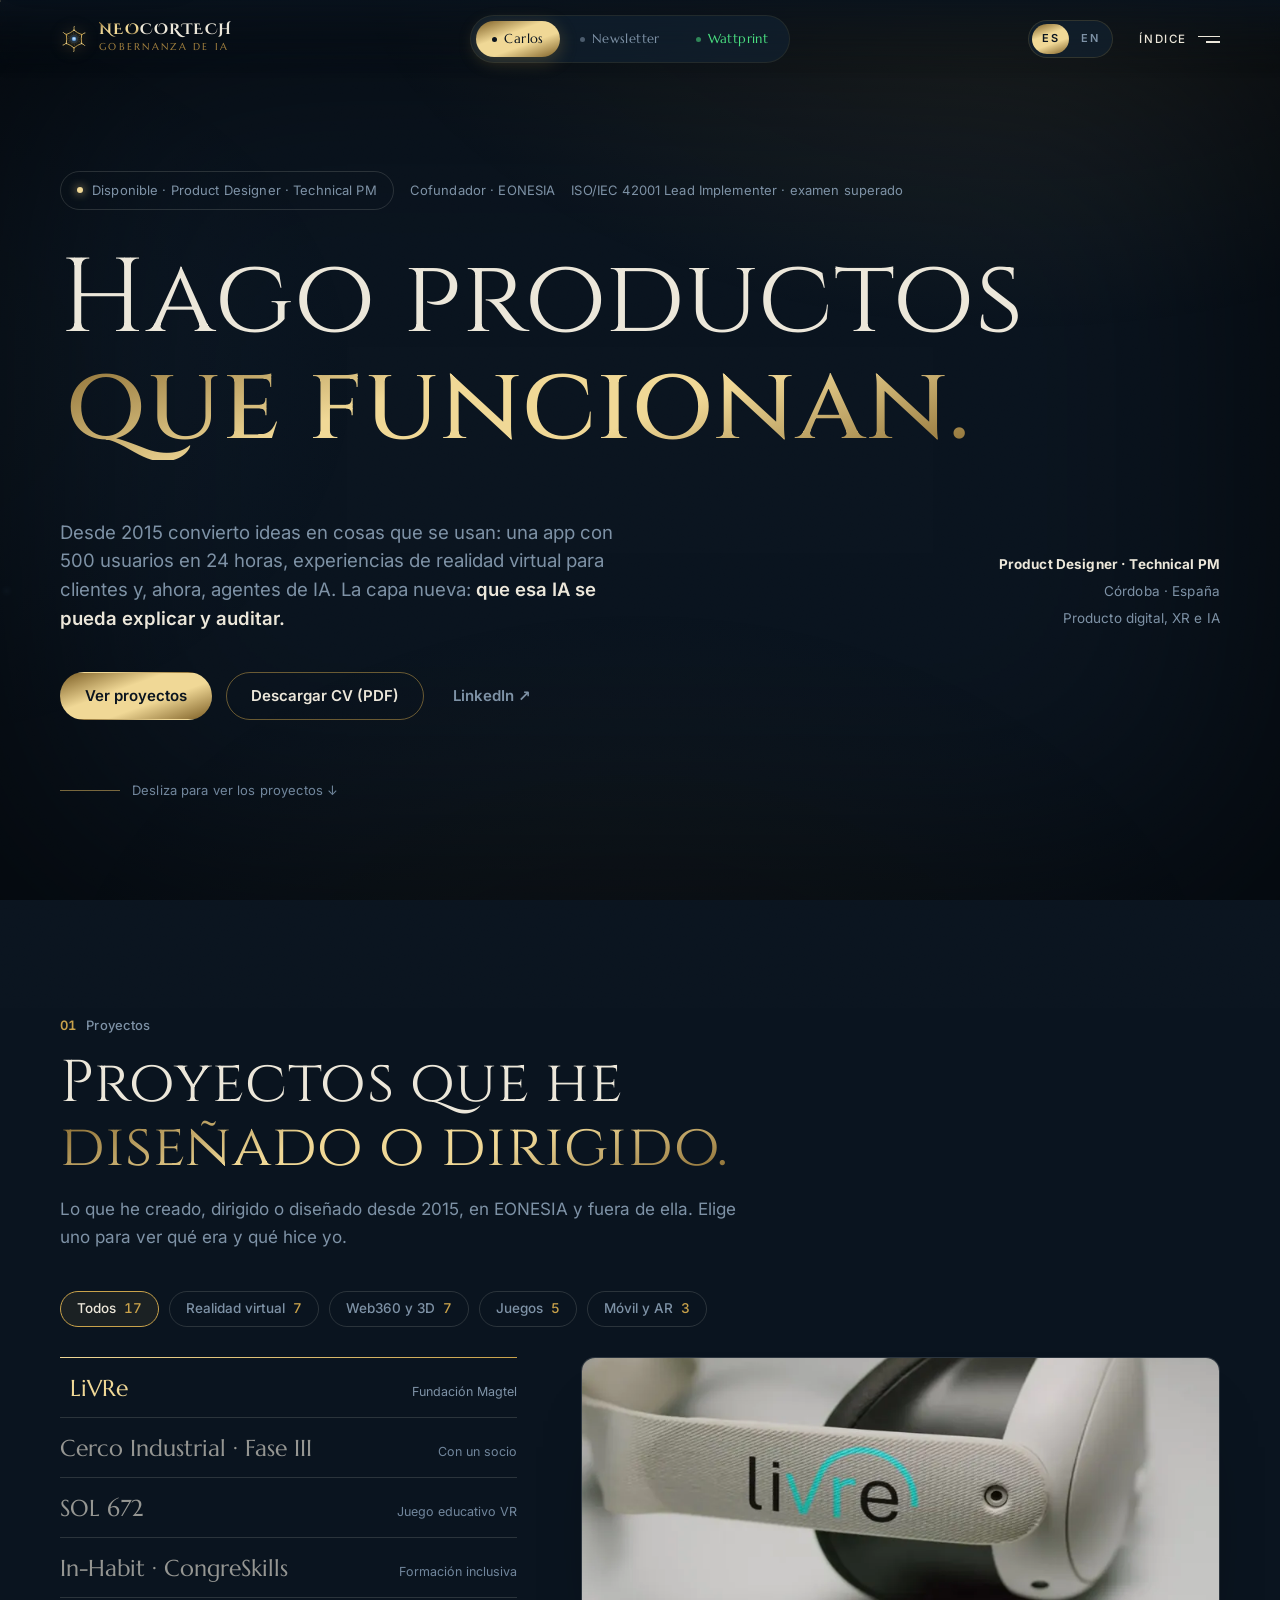
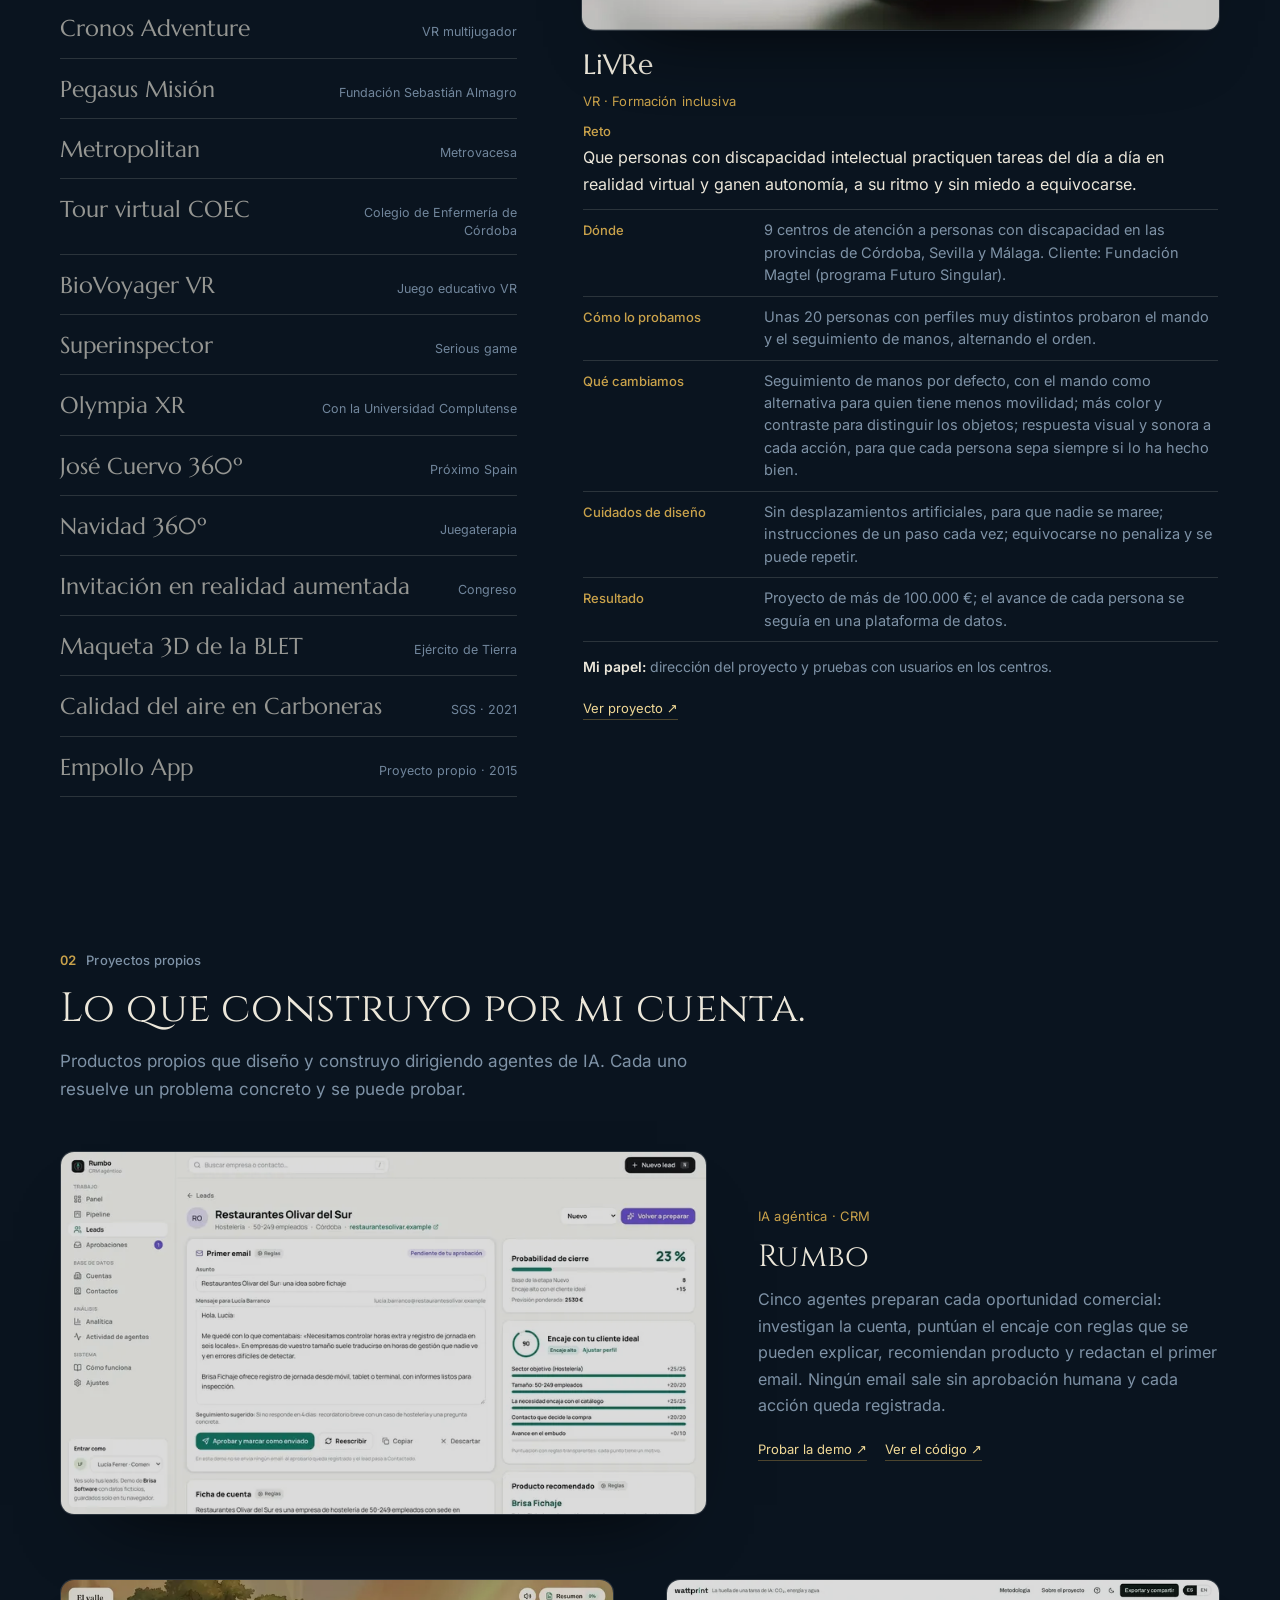
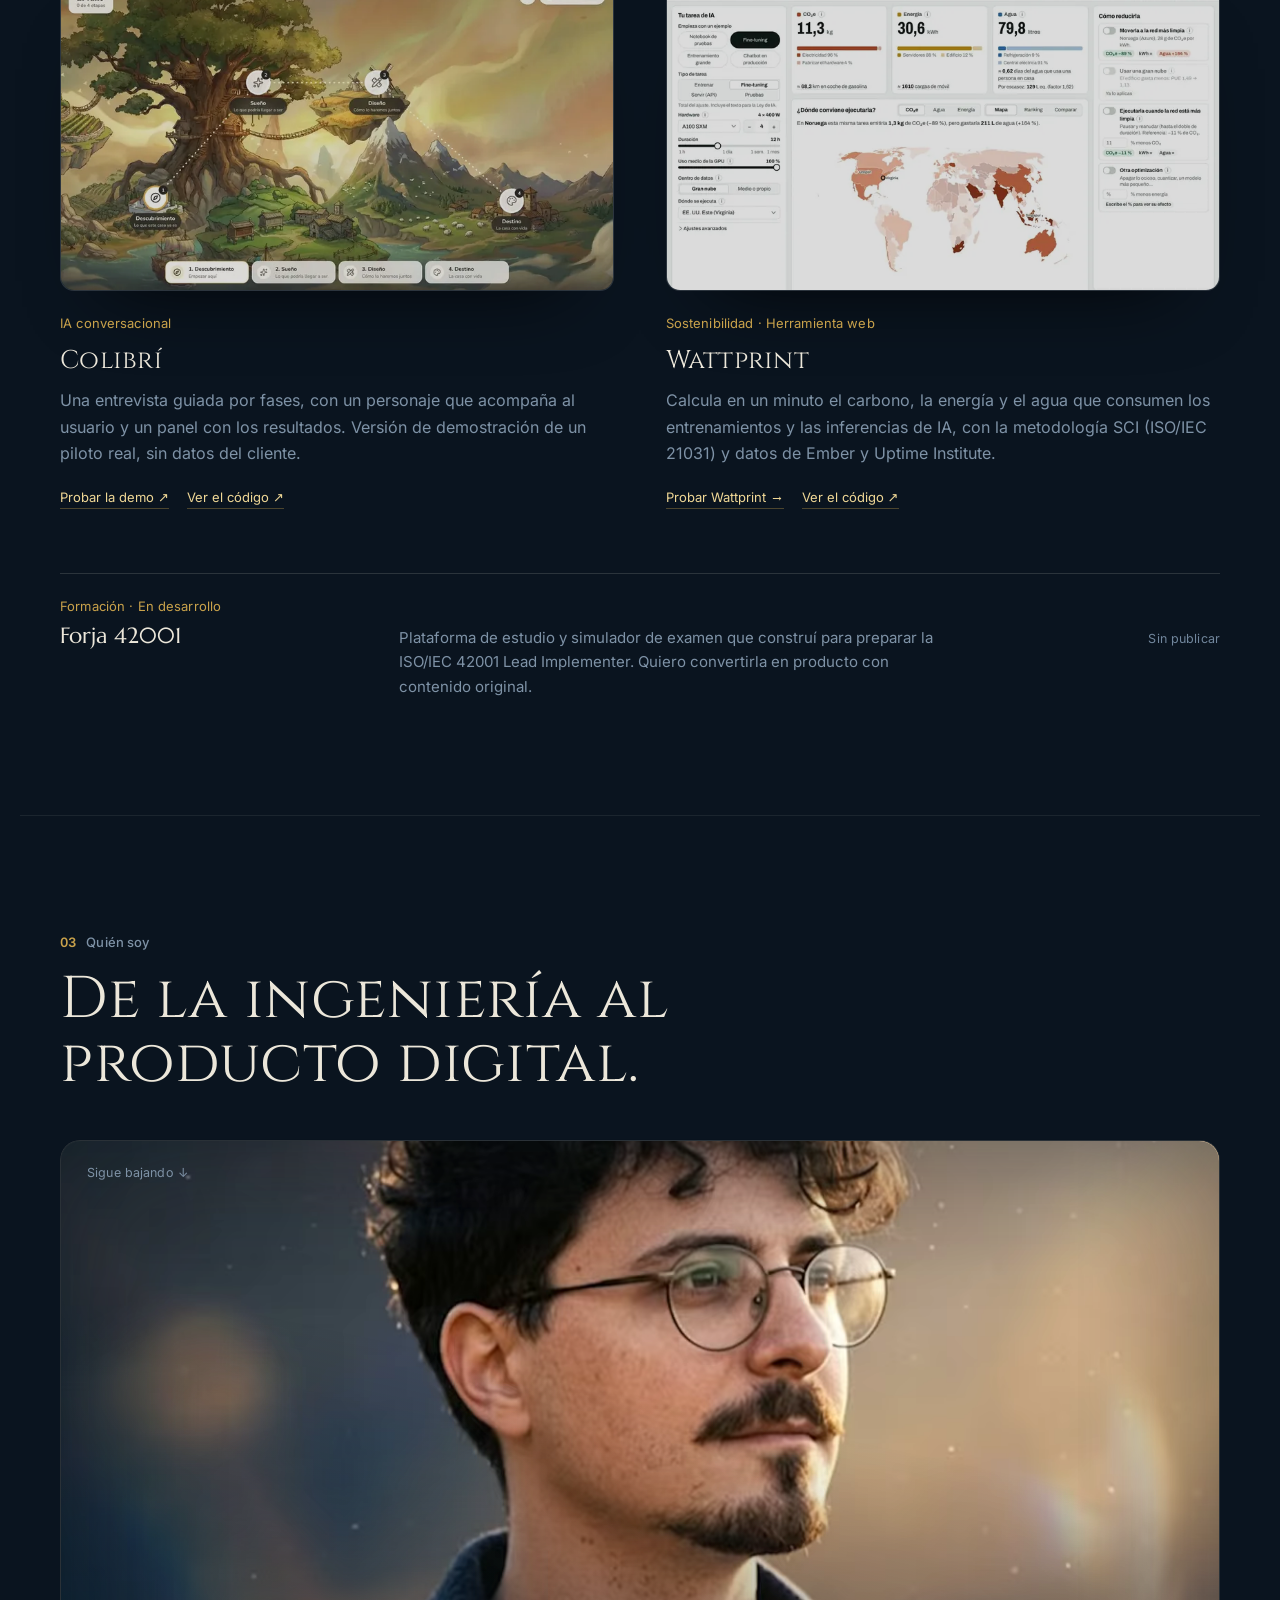
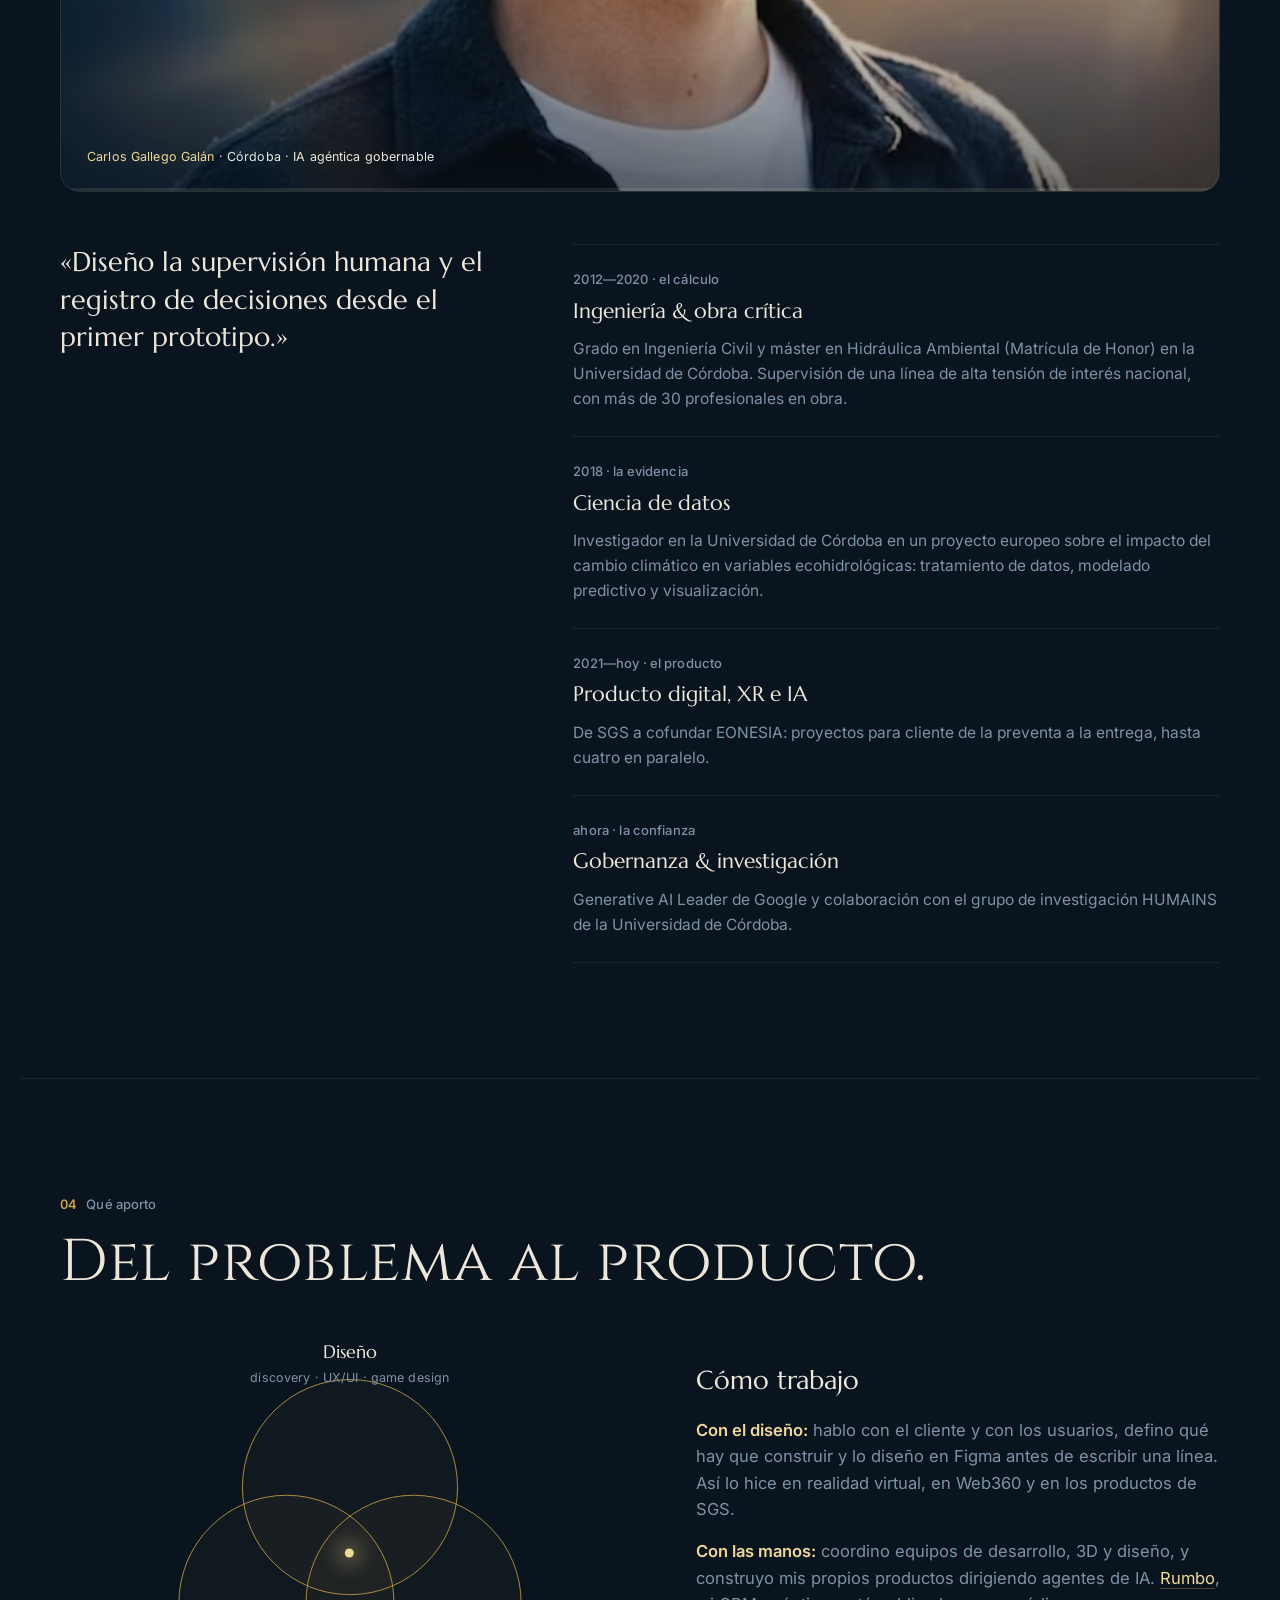
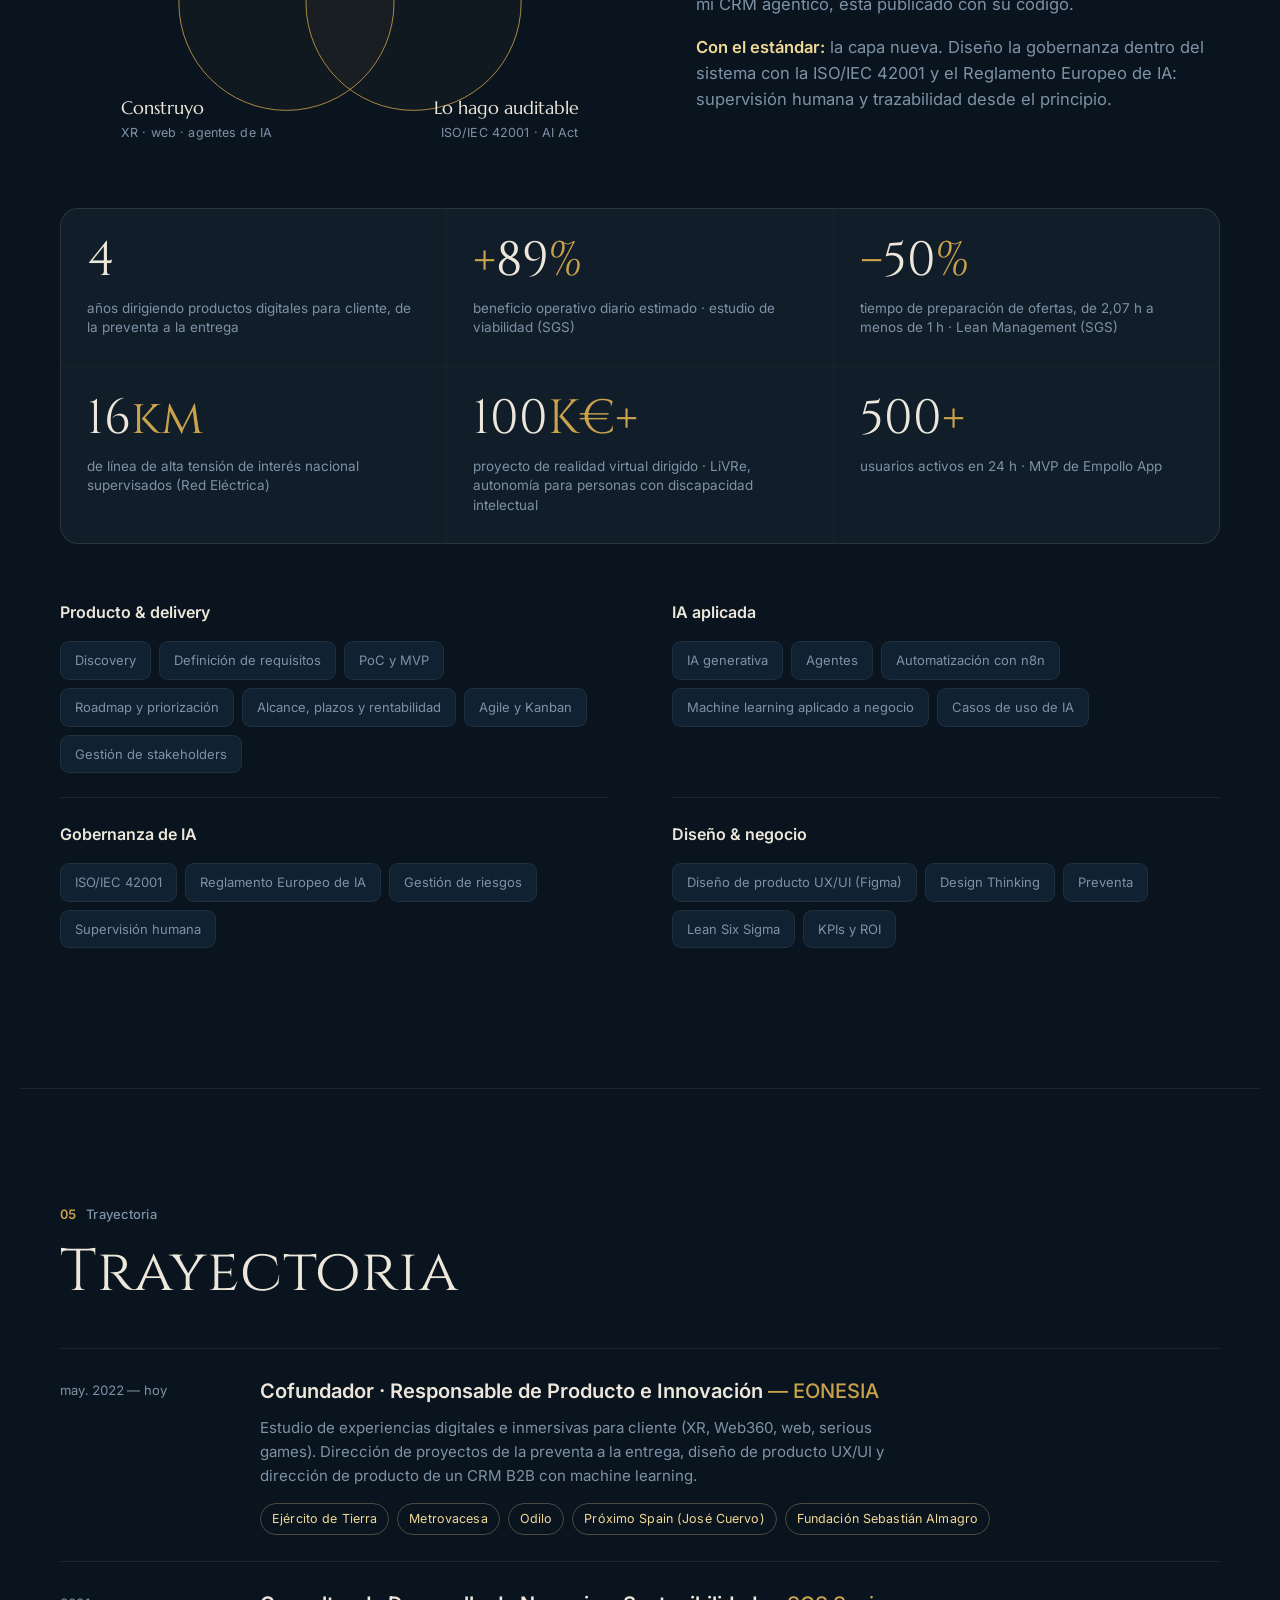
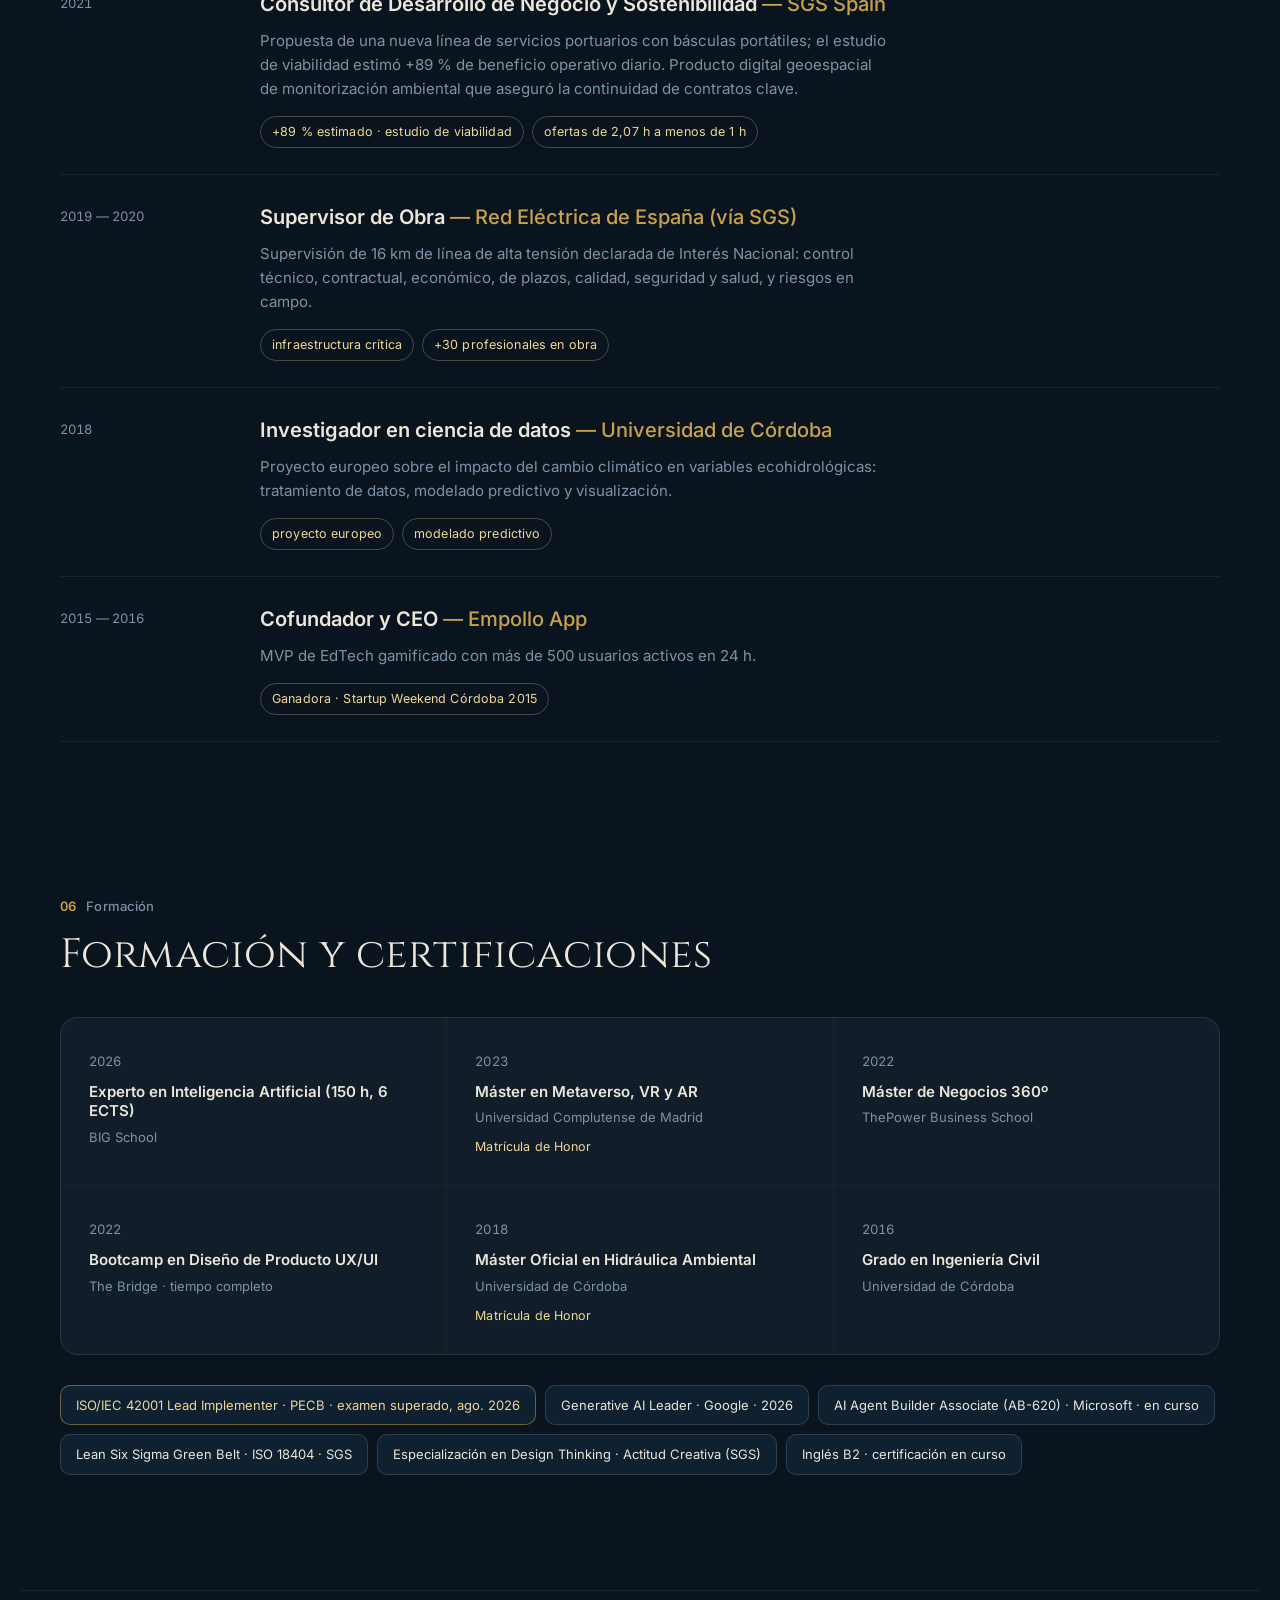
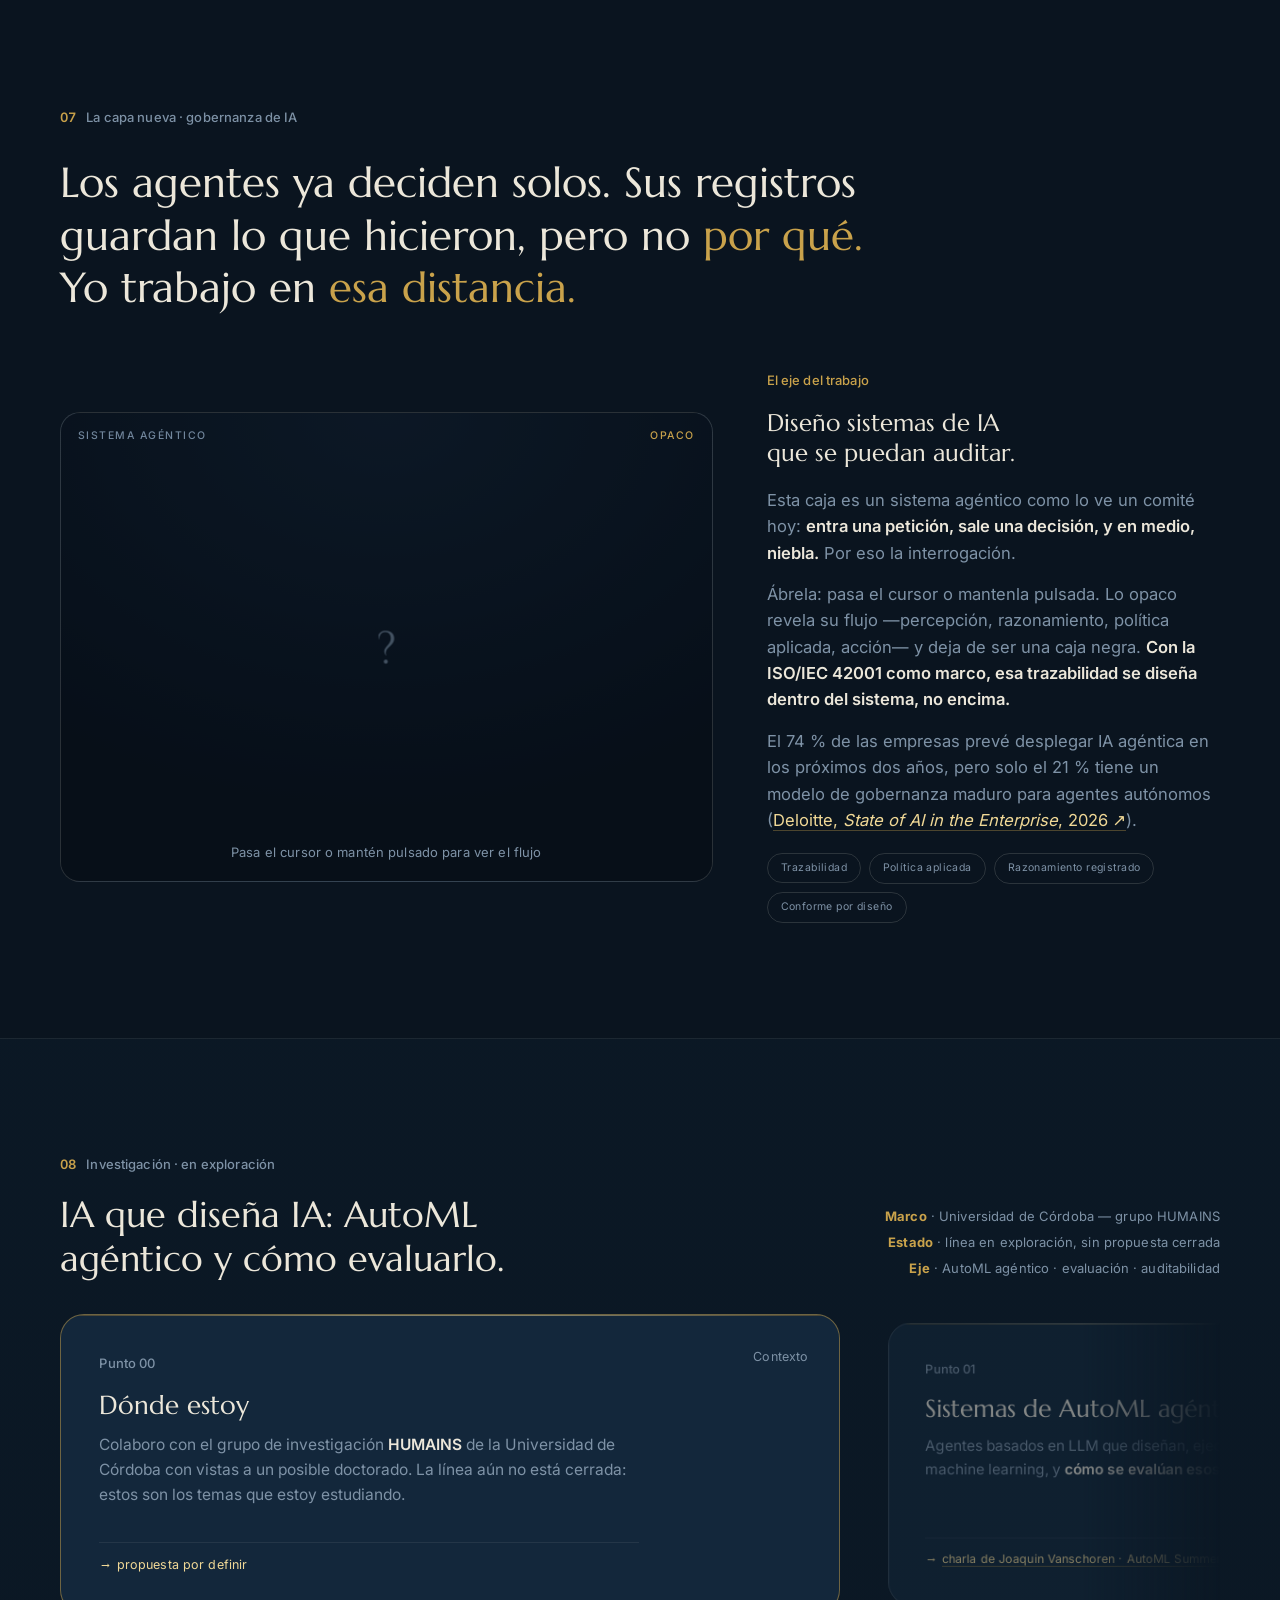
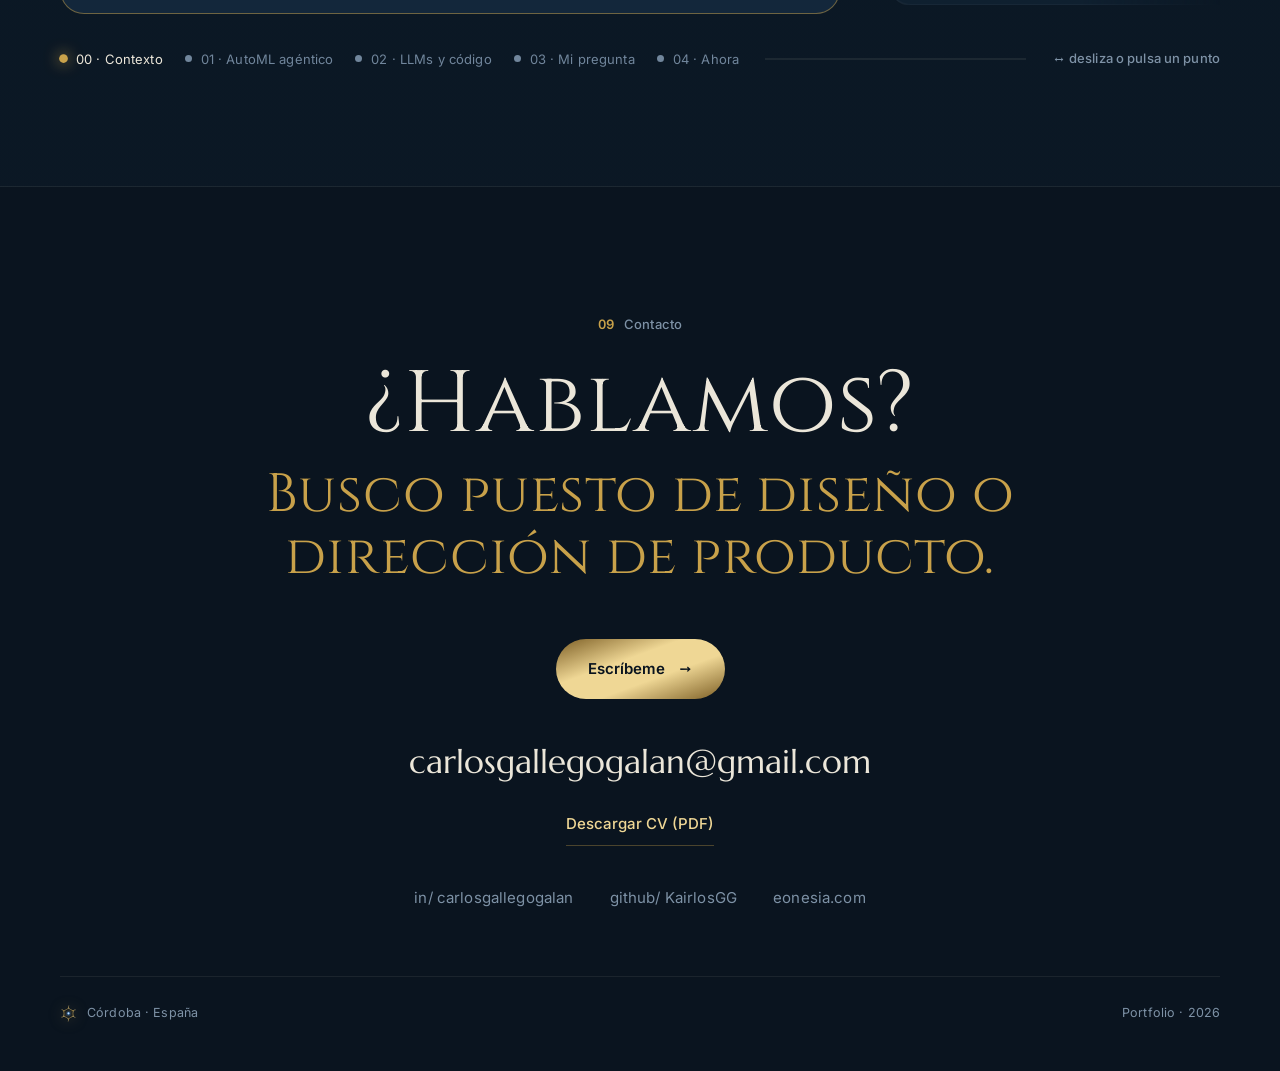
==== commit 96c1d679: "Portfolio: papel en Pegasus Misión y bootcamp a tiempo completo Co-Authored-By: Claude Opus 5.5 <nor" ====
--- a/index.html
+++ b/index.html
@@ -931,7 +931,7 @@
     <p class="plead rvx" data-i18n="proy_lead">Lo que he creado, dirigido o diseñado desde 2015, en EONESIA y fuera de ella. Elige uno para ver qué era y qué hice yo.</p>
     <div class="ixf-bar rvx" role="group" aria-label="Filtrar proyectos" data-i18n-attr="aria-label:a_ixf"><button type="button" class="ixf" data-f="all" aria-pressed="true"><span data-i18n="ixf_all">Todos</span> <span class="ixf-n">17</span></button><button type="button" class="ixf" data-f="vr" aria-pressed="false"><span data-i18n="ixf_vr">Realidad virtual</span> <span class="ixf-n">7</span></button><button type="button" class="ixf" data-f="w3d" aria-pressed="false"><span data-i18n="ixf_w3d">Web360 y 3D</span> <span class="ixf-n">7</span></button><button type="button" class="ixf" data-f="game" aria-pressed="false"><span data-i18n="ixf_game">Juegos</span> <span class="ixf-n">5</span></button><button type="button" class="ixf" data-f="mob" aria-pressed="false"><span data-i18n="ixf_mob">Móvil y AR</span> <span class="ixf-n">3</span></button></div>
     <p id="ixLive" class="sr-only" aria-live="polite" aria-atomic="true"></p>
-    <ul class="ix rvx" id="ix"><li class="ix-it" data-cats="vr"><h3 class="ix-h"><button type="button" class="ix-row" id="ix-pj6-b" aria-expanded="true" aria-controls="ix-pj6"><span class="ix-name" data-i18n="ixn_pj6">LiVRe</span><span class="ix-ctx" data-i18n="ixc_pj6">Fundación Magtel</span></button></h3><div class="ix-panel on" id="ix-pj6" role="region" aria-labelledby="ix-pj6-b"><div class="ix-media"><img src="/assets/projects/livre-1200.webp" srcset="/assets/projects/livre-800.webp 800w, /assets/projects/livre-1200.webp 1200w, /assets/projects/livre.webp 1600w" sizes="(min-width: 901px) 44vw, 92vw" alt="Visor de realidad virtual con el logotipo de LiVRe" data-i18n-attr="alt:a_ixi_livre" loading="lazy" decoding="async" width="1600" height="900" class="on"/></div><div class="pbody ix-body" data-i18n="pj6"><div class="ptags">VR · Formación inclusiva</div><p class="ix-t" aria-hidden="true">LiVRe</p><p class="pcase-reto"><span class="pcase-k">Reto</span>Que personas con discapacidad intelectual practiquen tareas del día a día en realidad virtual y ganen autonomía, a su ritmo y sin miedo a equivocarse.</p><dl class="pcase"><div><dt>Dónde</dt><dd>9 centros de atención a personas con discapacidad en las provincias de Córdoba, Sevilla y Málaga. Cliente: Fundación Magtel (programa Futuro Singular).</dd></div><div><dt>Cómo lo probamos</dt><dd>Unas 20 personas con perfiles muy distintos probaron el mando y el seguimiento de manos, alternando el orden.</dd></div><div><dt>Qué cambiamos</dt><dd>Seguimiento de manos por defecto, con el mando como alternativa para quien tiene menos movilidad; más color y contraste para distinguir los objetos; respuesta visual y sonora a cada acción, para que cada persona sepa siempre si lo ha hecho bien.</dd></div><div><dt>Cuidados de diseño</dt><dd>Sin desplazamientos artificiales, para que nadie se maree; instrucciones de un paso cada vez; equivocarse no penaliza y se puede repetir.</dd></div><div><dt>Resultado</dt><dd>Proyecto de más de 100.000 €; el avance de cada persona se seguía en una plataforma de datos.</dd></div></dl><div class="prole"><b>Mi papel:</b> dirección del proyecto y pruebas con usuarios en los centros.</div><a class="plink" href="https://www.eonesia.com/portfolios/experiencias-realidad-virtual-inclusiva-livre/" target="_blank" rel="noopener" data-c>Ver proyecto ↗</a></div></div></li><li class="ix-it" data-cats="vr w3d"><h3 class="ix-h"><button type="button" class="ix-row" id="ix-pj16-b" aria-expanded="false" aria-controls="ix-pj16"><span class="ix-name" data-i18n="ixn_pj16">Cerco Industrial · Fase III</span><span class="ix-ctx" data-i18n="ixc_pj16">Con un socio</span></button></h3><div class="ix-panel" id="ix-pj16" role="region" aria-labelledby="ix-pj16-b"><div class="ix-media"><img data-src="/assets/projects/cerco-render-1200.webp" data-srcset="/assets/projects/cerco-render-800.webp 800w, /assets/projects/cerco-render-1200.webp 1200w, /assets/projects/cerco-render.webp 1600w" sizes="(min-width: 901px) 44vw, 92vw" alt="Recreación 3D de un castillete minero y una chimenea del Cerco Industrial" data-i18n-attr="alt:a_ixi_cerco-render" loading="lazy" decoding="async" width="1600" height="900" class="on"/><img data-src="/assets/projects/cerco-tour-1200.webp" data-srcset="/assets/projects/cerco-tour-800.webp 800w, /assets/projects/cerco-tour-1200.webp 1200w, /assets/projects/cerco-tour.webp 1600w" sizes="(min-width: 901px) 44vw, 92vw" alt="Tour virtual: vista aérea del Cerco Industrial con los edificios señalados en el mapa" data-i18n-attr="alt:a_ixi_cerco-tour" loading="lazy" decoding="async" width="1600" height="900" aria-hidden="true"/><img data-src="/assets/projects/cerco-modelo-1200.webp" data-srcset="/assets/projects/cerco-modelo-800.webp 800w, /assets/projects/cerco-modelo-1200.webp 1200w, /assets/projects/cerco-modelo.webp 1600w" sizes="(min-width: 901px) 44vw, 92vw" alt="Modelo 3D de la sala de turbinas de la central térmica, dentro del tour virtual" data-i18n-attr="alt:a_ixi_cerco-modelo" loading="lazy" decoding="async" width="1600" height="900" aria-hidden="true"/><div class="ix-dots" role="group" aria-label="Imágenes de Cerco Industrial · Fase III" data-i18n-attr="aria-label:a_ixdots_pj16"><button type="button" aria-label="Imagen 1 de 3" data-i18n-attr="aria-label:a_ixdot_1_3" aria-current=true></button><button type="button" aria-label="Imagen 2 de 3" data-i18n-attr="aria-label:a_ixdot_2_3"></button><button type="button" aria-label="Imagen 3 de 3" data-i18n-attr="aria-label:a_ixdot_3_3"></button></div></div><div class="pbody ix-body" data-i18n="pj16"><div class="ptags">Web360 · Realidad virtual · Patrimonio industrial</div><p class="ix-t" aria-hidden="true">Cerco Industrial · Fase III</p><p class="pcase-reto"><span class="pcase-k">Reto</span>Documentar y dar a conocer el patrimonio industrial del Cerco de Peñarroya-Pueblonuevo, tanto en el propio recinto como desde cualquier casa.</p><dl class="pcase"><div><dt>Datos de partida</dt><dd>Unas 13.900 fotografías aéreas y terrestres para reconstruir en 3D más de veinte edificios, aligerados para que funcionen en tiempo real en web y en realidad virtual.</dd></div><div><dt>Decisiones de diseño</dt><dd>Interfaz mínima con pictogramas y una jerarquía clara; puntos numerados por edificio con su ficha; comparativas del estado actual y del pasado; locuciones en español e inglés.</dd></div><div><dt>En el mirador</dt><dd>Un puesto de realidad virtual con seis asientos giratorios, para mirar en 360º sin desplazarse, seis visores autónomos y tabletas para que el personal guíe a cada visitante.</dd></div><div><dt>Para que cargue en cualquier sitio</dt><dd>Cada edificio se carga por separado y hay una versión ligera para dispositivos modestos.</dd></div><div><dt>Resultado</dt><dd>Fase III publicada, financiada con ayudas LEADER del Grupo de Desarrollo Rural Valle del Alto Guadiato. Proyecto fuera de EONESIA.</dd></div></dl><div class="prole"><b>Mi papel:</b> diseño y dirección de parte del proyecto, junto a otro socio.</div><div class="plinks2"><a class="plink" href="https://www.cercoindustrialtourvirtual.com/fase3/index.htm" target="_blank" rel="noopener" data-c>Entrar en el tour ↗</a><a class="plink" href="https://www.cercoindustrialvirtual.com/faseiii" target="_blank" rel="noopener" data-c>Ver el proyecto ↗</a></div></div></div></li><li class="ix-it" data-cats="vr game"><h3 class="ix-h"><button type="button" class="ix-row" id="ix-pj1-b" aria-expanded="false" aria-controls="ix-pj1"><span class="ix-name" data-i18n="ixn_pj1">SOL 672</span><span class="ix-ctx" data-i18n="ixc_pj1">Juego educativo VR</span></button></h3><div class="ix-panel" id="ix-pj1" role="region" aria-labelledby="ix-pj1-b"><div class="ix-media"><img data-src="/assets/projects/sol672-1200.webp" data-srcset="/assets/projects/sol672-800.webp 800w, /assets/projects/sol672-1200.webp 1200w, /assets/projects/sol672.webp 1600w" sizes="(min-width: 901px) 44vw, 92vw" alt="Pantalla de título de SOL 672: un brote verde sobre la superficie de Marte" data-i18n-attr="alt:a_ixi_sol672" loading="lazy" decoding="async" width="1600" height="900" class="on"/></div><div class="pbody ix-body" data-i18n="pj1"><div class="ptags">VR · Juego educativo · STEM</div><p class="ix-t" aria-hidden="true">SOL 672</p><p>Un astronauta varado en Marte tiene que restablecer la energía, producir oxígeno y mantener la base en marcha con ciencia y lógica.</p><div class="paward">★ Finalista · Premios Indie Games Málaga 2024</div><div class="prole"><b>Mi papel:</b> creación y dirección del producto, diseño UX/UI, game design y narrativa.</div><a class="plink" href="https://www.eonesia.com/portfolios/sol672-experiencia-ciencia-vr/" target="_blank" rel="noopener" data-c>Ver proyecto ↗</a></div></div></li><li class="ix-it" data-cats="w3d"><h3 class="ix-h"><button type="button" class="ix-row" id="ix-pj7-b" aria-expanded="false" aria-controls="ix-pj7"><span class="ix-name" data-i18n="ixn_pj7">In-Habit · CongreSkills</span><span class="ix-ctx" data-i18n="ixc_pj7">Formación inclusiva</span></button></h3><div class="ix-panel" id="ix-pj7" role="region" aria-labelledby="ix-pj7-b"><div class="ix-media"><img data-src="/assets/projects/inhabit-1200.webp" data-srcset="/assets/projects/inhabit-800.webp 800w, /assets/projects/inhabit-1200.webp 1200w, /assets/projects/inhabit.webp 1600w" sizes="(min-width: 901px) 44vw, 92vw" alt="Auditorio virtual de In-Habit con butacas de madera y pantalla" data-i18n-attr="alt:a_ixi_inhabit" loading="lazy" decoding="async" width="1600" height="900" class="on"/></div><div class="pbody ix-body" data-i18n="pj7"><div class="ptags">Web360 · Plataforma de formación</div><p class="ix-t" aria-hidden="true">In-Habit · CongreSkills</p><p>Plataforma inmersiva que forma a personas con síndrome de Down para cinco puestos del sector de eventos con simulaciones prácticas.</p><div class="prole"><b>Mi papel:</b> menú de avatares 3D para elegir la ropa de cada puesto, diseño de la interfaz y apoyo en la UX y la lógica.</div><a class="plink" href="https://www.eonesia.com/portfolios/experiencias-in-habit-formacion-inclusiva/" target="_blank" rel="noopener" data-c>Ver proyecto ↗</a></div></div></li><li class="ix-it" data-cats="vr game"><h3 class="ix-h"><button type="button" class="ix-row" id="ix-pj3-b" aria-expanded="false" aria-controls="ix-pj3"><span class="ix-name" data-i18n="ixn_pj3">Cronos Adventure</span><span class="ix-ctx" data-i18n="ixc_pj3">VR multijugador</span></button></h3><div class="ix-panel" id="ix-pj3" role="region" aria-labelledby="ix-pj3-b"><div class="ix-media"><img data-src="/assets/projects/cronos-1200.webp" data-srcset="/assets/projects/cronos-800.webp 800w, /assets/projects/cronos-1200.webp 1200w, /assets/projects/cronos.webp 1600w" sizes="(min-width: 901px) 44vw, 92vw" alt="Pantalla de título de Cronos Adventure: un portal luminoso frente a un personaje" data-i18n-attr="alt:a_ixi_cronos" loading="lazy" decoding="async" width="1600" height="900" class="on"/></div><div class="pbody ix-body" data-i18n="pj3"><div class="ptags">VR · Multijugador · Educación y salud</div><p class="ix-t" aria-hidden="true">Cronos Adventure</p><p class="pcase-reto"><span class="pcase-k">Reto</span>Que niños hospitalizados en unidades de oncología aprendan historia jugando juntos, sin moverse de su sitio y sin que la experiencia los canse.</p><dl class="pcase"><div><dt>Qué es</dt><dd>Una barca mágica recorre distintas épocas de la historia. Varios niños viajan a la vez, exploran y colaboran entre ellos.</dd></div><div><dt>Cuidados de diseño</dt><dd>Se juega sentado y la barca avanza sola, así nadie tiene que caminar ni dirigir el movimiento y se evita el mareo. Interacciones sencillas y una narración que guía cada paso.</dd></div><div><dt>Por qué multijugador</dt><dd>En el hospital pasan mucho tiempo aislados; compartir la aventura con otros niños es parte de la experiencia.</dd></div><div><dt>Resultado</dt><dd>Producto propio de EONESIA, en su catálogo de realidad virtual para educación y salud.</dd></div></dl><div class="prole"><b>Mi papel:</b> dirección del producto y todo el diseño UX/UI.</div><a class="plink" href="https://www.eonesia.com/portfolios/experiencias-cronos-adventure-historia-vr/" target="_blank" rel="noopener" data-c>Ver proyecto ↗</a></div></div></li><li class="ix-it" data-cats="game"><h3 class="ix-h"><button type="button" class="ix-row" id="ix-pj17-b" aria-expanded="false" aria-controls="ix-pj17"><span class="ix-name" data-i18n="ixn_pj17">Pegasus Misión</span><span class="ix-ctx" data-i18n="ixc_pj17">Fundación Sebastián Almagro</span></button></h3><div class="ix-panel" id="ix-pj17" role="region" aria-labelledby="ix-pj17-b"><div class="ix-media"><img data-src="/assets/projects/pegasus-1200.webp" data-srcset="/assets/projects/pegasus-800.webp 800w, /assets/projects/pegasus-1200.webp 1200w, /assets/projects/pegasus.webp 1600w" sizes="(min-width: 901px) 44vw, 92vw" alt="Pantalla de inicio de Pegasus Misión: un helicóptero amarillo en el helipuerto y el menú del simulador" data-i18n-attr="alt:a_ixi_pegasus" loading="lazy" decoding="async" width="1600" height="900" class="on"/></div><div class="pbody ix-body" data-i18n="pj17"><div class="ptags">Serious game · Simulador · Orientación profesional</div><p class="ix-t" aria-hidden="true">Pegasus Misión</p><p class="pcase-reto"><span class="pcase-k">Reto</span>Que los jóvenes descubran cómo es trabajar como mecánico o piloto de helicópteros, y que Pegasus Aero Group llegue a ese público para captar talento.</p><dl class="pcase"><div><dt>Qué es</dt><dd>Un videojuego simulador de operaciones en el que el jugador se pone en la piel de los mecánicos y los pilotos.</dd></div><div><dt>Cliente</dt><dd>Fundación Sebastián Almagro, de Pegasus Aero Group.</dd></div></dl></div></div></li><li class="ix-it" data-cats="vr w3d"><h3 class="ix-h"><button type="button" class="ix-row" id="ix-pj9-b" aria-expanded="false" aria-controls="ix-pj9"><span class="ix-name" data-i18n="ixn_pj9">Metropolitan</span><span class="ix-ctx" data-i18n="ixc_pj9">Metrovacesa</span></button></h3><div class="ix-panel" id="ix-pj9" role="region" aria-labelledby="ix-pj9-b"><div class="ix-media"><img data-src="/assets/projects/metropolitan-1200.webp" data-srcset="/assets/projects/metropolitan-800.webp 800w, /assets/projects/metropolitan-1200.webp 1200w, /assets/projects/metropolitan.webp 1600w" sizes="(min-width: 901px) 44vw, 92vw" alt="Recreación de los edificios de viviendas de Metropolitan" data-i18n-attr="alt:a_ixi_metropolitan" loading="lazy" decoding="async" width="1600" height="900" class="on"/></div><div class="pbody ix-body" data-i18n="pj9"><div class="ptags">VR · Tour 360º · Cliente: Metrovacesa</div><p class="ix-t" aria-hidden="true">Metropolitan</p><p>Los futuros compradores recorren las viviendas y la comunidad antes de construirse y opinan sobre los servicios previstos para la promoción.</p><div class="prole"><b>Mi papel:</b> creación y dirección del producto, diseño UX/UI y narrativa.</div><a class="plink" href="https://www.eonesia.com/portfolios/experiencias-tour-virtual-inmobiliario-metropolitan/" target="_blank" rel="noopener" data-c>Ver proyecto ↗</a></div></div></li><li class="ix-it" data-cats="w3d"><h3 class="ix-h"><button type="button" class="ix-row" id="ix-pj10-b" aria-expanded="false" aria-controls="ix-pj10"><span class="ix-name" data-i18n="ixn_pj10">Tour virtual COEC</span><span class="ix-ctx" data-i18n="ixc_pj10">Colegio de Enfermería de Córdoba</span></button></h3><div class="ix-panel" id="ix-pj10" role="region" aria-labelledby="ix-pj10-b"><div class="ix-media"><img data-src="/assets/projects/coec-1200.webp" data-srcset="/assets/projects/coec-800.webp 800w, /assets/projects/coec-1200.webp 1200w, /assets/projects/coec.webp 1600w" sizes="(min-width: 901px) 44vw, 92vw" alt="Tour virtual: entrada a la sede del Colegio Oficial de Enfermería de Córdoba" data-i18n-attr="alt:a_ixi_coec" loading="lazy" decoding="async" width="1600" height="900" class="on"/></div><div class="pbody ix-body" data-i18n="pj10"><div class="ptags">Web360 · Tour virtual · Salud</div><p class="ix-t" aria-hidden="true">Tour virtual COEC</p><p class="pcase-reto"><span class="pcase-k">Reto</span>Que estudiantes, profesionales y ciudadanía conozcan por dentro el Colegio Oficial de Enfermería de Córdoba antes de ir, y que el Colegio se muestre con transparencia.</p><dl class="pcase"><div><dt>Qué es</dt><dd>Un recorrido 360º por sus instalaciones que se abre en el navegador, en móvil, tablet u ordenador, sin gafas ni instalar nada.</dd></div><div><dt>Qué diseñé</dt><dd>La navegación entre espacios, los puntos interactivos con la información de cada área y la interfaz, pensada para alguien que entra por primera vez y no sabe dónde está cada cosa.</dd></div><div><dt>Resultado</dt><dd>Tour publicado para el Colegio y una de las referencias de salud de EONESIA.</dd></div></dl><div class="prole"><b>Mi papel:</b> diseño de producto UX/UI.</div><a class="plink" href="https://www.eonesia.com/portfolios/experiencias-tour-virtual-centro-coec/" target="_blank" rel="noopener" data-c>Ver proyecto ↗</a></div></div></li><li class="ix-it" data-cats="vr game"><h3 class="ix-h"><button type="button" class="ix-row" id="ix-pj2-b" aria-expanded="false" aria-controls="ix-pj2"><span class="ix-name" data-i18n="ixn_pj2">BioVoyager VR</span><span class="ix-ctx" data-i18n="ixc_pj2">Juego educativo VR</span></button></h3><div class="ix-panel" id="ix-pj2" role="region" aria-labelledby="ix-pj2-b"><div class="ix-media"><img data-src="/assets/projects/biovoyager-1200.webp" data-srcset="/assets/projects/biovoyager-800.webp 800w, /assets/projects/biovoyager-1200.webp 1200w, /assets/projects/biovoyager.webp 1600w" sizes="(min-width: 901px) 44vw, 92vw" alt="Logotipo de BioVoyager VR con la cápsula de exploración" data-i18n-attr="alt:a_ixi_biovoyager" loading="lazy" decoding="async" width="1600" height="900" class="on"/></div><div class="pbody ix-body" data-i18n="pj2"><div class="ptags">VR · Juego educativo · Biología</div><p class="ix-t" aria-hidden="true">BioVoyager VR</p><p>Un viaje microscópico por el cuerpo humano a bordo de una cápsula de exploración, recorriendo órganos, tejidos y sistemas vitales a escala celular.</p><div class="prole"><b>Mi papel:</b> creación y dirección del producto, diseño UX/UI, game design y narrativa.</div><a class="plink" href="https://www.eonesia.com/portfolios/bioyager-vr/" target="_blank" rel="noopener" data-c>Ver proyecto ↗</a></div></div></li><li class="ix-it" data-cats="game"><h3 class="ix-h"><button type="button" class="ix-row" id="ix-pj4-b" aria-expanded="false" aria-controls="ix-pj4"><span class="ix-name" data-i18n="ixn_pj4">Superinspector</span><span class="ix-ctx" data-i18n="ixc_pj4">Serious game</span></button></h3><div class="ix-panel" id="ix-pj4" role="region" aria-labelledby="ix-pj4-b"><div class="ix-media"><img data-src="/assets/projects/superinspector-1200.webp" data-srcset="/assets/projects/superinspector-800.webp 800w, /assets/projects/superinspector-1200.webp 1200w, /assets/projects/superinspector.webp 1600w" sizes="(min-width: 901px) 44vw, 92vw" alt="Pantalla de título de Superinspector de alimentos con el inspector protagonista" data-i18n-attr="alt:a_ixi_superinspector" loading="lazy" decoding="async" width="1600" height="900" class="on"/></div><div class="pbody ix-body" data-i18n="pj4"><div class="ptags">PC · Serious game en primera persona (demo)</div><p class="ix-t" aria-hidden="true">Superinspector</p><p>El jugador es un inspector de alimentos que escanea productos del supermercado, lee etiquetas nutricionales y se enfrenta a dilemas éticos que cambian el desenlace.</p><div class="prole"><b>Mi papel:</b> creación y dirección del producto, diseño UX/UI, game design y narrativa.</div><a class="plink" href="https://www.eonesia.com/portfolios/superinspector/" target="_blank" rel="noopener" data-c>Ver proyecto ↗</a></div></div></li><li class="ix-it" data-cats="vr w3d mob"><h3 class="ix-h"><button type="button" class="ix-row" id="ix-pj5-b" aria-expanded="false" aria-controls="ix-pj5"><span class="ix-name" data-i18n="ixn_pj5">Olympia XR</span><span class="ix-ctx" data-i18n="ixc_pj5">Con la Universidad Complutense</span></button></h3><div class="ix-panel" id="ix-pj5" role="region" aria-labelledby="ix-pj5-b"><div class="ix-media"><img data-src="/assets/projects/olympia-1200.webp" data-srcset="/assets/projects/olympia-800.webp 800w, /assets/projects/olympia-1200.webp 1200w, /assets/projects/olympia.webp 1600w" sizes="(min-width: 901px) 44vw, 92vw" alt="Dos aficionados con camisetas de fútbol frente a un estadio iluminado" data-i18n-attr="alt:a_ixi_olympia" loading="lazy" decoding="async" width="1600" height="900" class="on"/></div><div class="pbody ix-body" data-i18n="pj5"><div class="ptags">VR · AR · Web3D · XR social</div><p class="ix-t" aria-hidden="true">Olympia XR</p><p>Experiencia social multiplataforma para comunidades futbolísticas, publicada en SideQuest y desarrollada con la Universidad Complutense de Madrid.</p><div class="prole"><b>Mi papel:</b> diseño de producto, modelo de negocio y game design; ejecución del proyecto.</div></div></div></li><li class="ix-it" data-cats="w3d"><h3 class="ix-h"><button type="button" class="ix-row" id="ix-pj8-b" aria-expanded="false" aria-controls="ix-pj8"><span class="ix-name" data-i18n="ixn_pj8">José Cuervo 360º</span><span class="ix-ctx" data-i18n="ixc_pj8">Próximo Spain</span></button></h3><div class="ix-panel" id="ix-pj8" role="region" aria-labelledby="ix-pj8-b"><div class="ix-media"><img data-src="/assets/projects/josecuervo-1200.webp" data-srcset="/assets/projects/josecuervo-800.webp 800w, /assets/projects/josecuervo-1200.webp 1200w, /assets/projects/josecuervo.webp 1600w" sizes="(min-width: 901px) 44vw, 92vw" alt="Recreación 3D del tren José Cuervo Express junto a una estación con agaves" data-i18n-attr="alt:a_ixi_josecuervo" loading="lazy" decoding="async" width="1600" height="900" class="on"/></div><div class="pbody ix-body" data-i18n="pj8"><div class="ptags">Web360 · Formación corporativa · Cliente: Próximo Spain</div><p class="ix-t" aria-hidden="true">José Cuervo 360º</p><p>Recorrido 360º en el navegador por la sede de la marca para bartenders, con la historia de la casa y formación gamificada en coctelería.</p><div class="prole"><b>Mi papel:</b> responsable del proyecto con el cliente.</div><a class="plink" href="https://www.eonesia.com/portfolios/experiencias-tour-virtual-corporativo-cuervo/" target="_blank" rel="noopener" data-c>Ver proyecto ↗</a></div></div></li><li class="ix-it" data-cats=""><h3 class="ix-h"><button type="button" class="ix-row" id="ix-pj11-b" aria-expanded="false" aria-controls="ix-pj11"><span class="ix-name" data-i18n="ixn_pj11">Navidad 360º</span><span class="ix-ctx" data-i18n="ixc_pj11">Juegaterapia</span></button></h3><div class="ix-panel" id="ix-pj11" role="region" aria-labelledby="ix-pj11-b"><div class="ix-media"><img data-src="/assets/projects/juegaterapia-1200.webp" data-srcset="/assets/projects/juegaterapia-800.webp 800w, /assets/projects/juegaterapia-1200.webp 1200w, /assets/projects/juegaterapia.webp 1600w" sizes="(min-width: 901px) 44vw, 92vw" alt="Fotograma del vídeo navideño: niños jugando en la nieve con muñecos de nieve" data-i18n-attr="alt:a_ixi_juegaterapia" loading="lazy" decoding="async" width="1600" height="900" class="on"/></div><div class="pbody ix-body" data-i18n="pj11"><div class="ptags">Vídeo 360º · IA generativa · Cliente: Juegaterapia</div><p class="ix-t" aria-hidden="true">Navidad 360º</p><p>Vídeo de Navidad para la sala inmersiva 360º que Juegaterapia tiene en Madrid.</p><div class="prole"><b>Mi papel:</b> creación del vídeo con ComfyUI, After Effects, Premiere y ElevenLabs.</div></div></div></li><li class="ix-it" data-cats="mob"><h3 class="ix-h"><button type="button" class="ix-row" id="ix-pj12-b" aria-expanded="false" aria-controls="ix-pj12"><span class="ix-name" data-i18n="ixn_pj12">Invitación en realidad aumentada</span><span class="ix-ctx" data-i18n="ixc_pj12">Congreso</span></button></h3><div class="ix-panel" id="ix-pj12" role="region" aria-labelledby="ix-pj12-b"><div class="ix-media"><img data-src="/assets/projects/invitacion-ar.webp" data-srcset="/assets/projects/invitacion-ar-800.webp 800w, /assets/projects/invitacion-ar.webp 1017w" sizes="(min-width: 901px) 44vw, 92vw" alt="Móvil que muestra la invitación como una tarjeta 3D flotante en un congreso" data-i18n-attr="alt:a_ixi_invitacion-ar" loading="lazy" decoding="async" width="1600" height="900" class="on"/></div><div class="pbody ix-body" data-i18n="pj12"><div class="ptags">Realidad aumentada · Móvil · Eventos</div><p class="ix-t" aria-hidden="true">Invitación en realidad aumentada</p><p>La invitación a un congreso se abre en el móvil como una tarjeta 3D flotante en la que el asistente responde preguntas.</p><div class="prole"><b>Mi papel:</b> modelado y animación 3D en Blender y montaje de la experiencia en Onirix.</div></div></div></li><li class="ix-it" data-cats="w3d"><h3 class="ix-h"><button type="button" class="ix-row" id="ix-pj13-b" aria-expanded="false" aria-controls="ix-pj13"><span class="ix-name" data-i18n="ixn_pj13">Maqueta 3D de la BLET</span><span class="ix-ctx" data-i18n="ixc_pj13">Ejército de Tierra</span></button></h3><div class="ix-panel" id="ix-pj13" role="region" aria-labelledby="ix-pj13-b"><div class="ix-media"><img data-src="/assets/projects/ejercito-1200.webp" data-srcset="/assets/projects/ejercito-800.webp 800w, /assets/projects/ejercito-1200.webp 1200w, /assets/projects/ejercito.webp 1600w" sizes="(min-width: 901px) 44vw, 92vw" alt="Vista aérea de la maqueta 3D de la base logística" data-i18n-attr="alt:a_ixi_ejercito" loading="lazy" decoding="async" width="1600" height="900" class="on"/></div><div class="pbody ix-body" data-i18n="pj13"><div class="ptags">3D · Eventos · Cliente: Ejército de Tierra</div><p class="ix-t" aria-hidden="true">Maqueta 3D de la BLET</p><p>Maqueta 3D de la futura Base Logística del Ejército de Tierra (BLET) en Córdoba, para que el Ejército la presentara en sus eventos. Fue el primer cliente de EONESIA.</p><div class="prole"><b>Mi papel:</b> diseño UX/UI.</div></div></div></li><li class="ix-it" data-cats=""><h3 class="ix-h"><button type="button" class="ix-row" id="ix-pj14-b" aria-expanded="false" aria-controls="ix-pj14"><span class="ix-name" data-i18n="ixn_pj14">Calidad del aire en Carboneras</span><span class="ix-ctx" data-i18n="ixc_pj14">SGS · 2021</span></button></h3><div class="ix-panel" id="ix-pj14" role="region" aria-labelledby="ix-pj14-b"><div class="ix-media"><img data-src="/assets/projects/carboneras.webp" data-srcset="/assets/projects/carboneras-800.webp 800w, /assets/projects/carboneras.webp 1017w" sizes="(min-width: 901px) 44vw, 92vw" alt="Vista aérea de Carboneras con los puntos de medición en colores" data-i18n-attr="alt:a_ixi_carboneras" loading="lazy" decoding="async" width="1600" height="900" class="on"/></div><div class="pbody ix-body" data-i18n="pj14"><div class="ptags">Datos geoespaciales · Medio ambiente · SGS · 2021</div><p class="ix-t" aria-hidden="true">Calidad del aire en Carboneras</p><p>Los datos horarios de los sensores de SGS, en un mapa con código de colores que muestra dónde se acercan o superan los límites europeos y españoles, para que el cliente actúe antes de incumplirlos. Fue una de las dos líneas de negocio nuevas que lancé en SGS.</p><div class="prole"><b>Mi papel:</b> diseño del producto, tratamiento de los datos con Excel y R y visualización.</div></div></div></li><li class="ix-it" data-cats="mob"><h3 class="ix-h"><button type="button" class="ix-row" id="ix-pj15-b" aria-expanded="false" aria-controls="ix-pj15"><span class="ix-name" data-i18n="ixn_pj15">Empollo App</span><span class="ix-ctx" data-i18n="ixc_pj15">Proyecto propio · 2015</span></button></h3><div class="ix-panel" id="ix-pj15" role="region" aria-labelledby="ix-pj15-b"><div class="ix-media"><img data-src="/assets/projects/empollo-1200.webp" data-srcset="/assets/projects/empollo-800.webp 800w, /assets/projects/empollo-1200.webp 1200w, /assets/projects/empollo.webp 1600w" sizes="(min-width: 901px) 44vw, 92vw" alt="Logotipo de Empollo App: un polluelo con birrete y gafas" data-i18n-attr="alt:a_ixi_empollo" loading="lazy" decoding="async" width="1600" height="900" class="on"/></div><div class="pbody ix-body" data-i18n="pj15"><div class="ptags">App móvil · EdTech · Proyecto propio · 2015</div><p class="ix-t" aria-hidden="true">Empollo App</p><p>App para universitarios que convierte el estudio en una partida de preguntas al estilo del Trivial. Nació en Córdoba con la idea de llevarla a otras universidades, y en las primeras 24 horas consiguió más de 500 usuarios activos.</p><div class="paward">★ Ganadora · Startup Weekend Córdoba 2015</div><div class="prole"><b>Mi papel:</b> cofundador y CEO.</div></div></div></li></ul>
+    <ul class="ix rvx" id="ix"><li class="ix-it" data-cats="vr"><h3 class="ix-h"><button type="button" class="ix-row" id="ix-pj6-b" aria-expanded="true" aria-controls="ix-pj6"><span class="ix-name" data-i18n="ixn_pj6">LiVRe</span><span class="ix-ctx" data-i18n="ixc_pj6">Fundación Magtel</span></button></h3><div class="ix-panel on" id="ix-pj6" role="region" aria-labelledby="ix-pj6-b"><div class="ix-media"><img src="/assets/projects/livre-1200.webp" srcset="/assets/projects/livre-800.webp 800w, /assets/projects/livre-1200.webp 1200w, /assets/projects/livre.webp 1600w" sizes="(min-width: 901px) 44vw, 92vw" alt="Visor de realidad virtual con el logotipo de LiVRe" data-i18n-attr="alt:a_ixi_livre" loading="lazy" decoding="async" width="1600" height="900" class="on"/></div><div class="pbody ix-body" data-i18n="pj6"><div class="ptags">VR · Formación inclusiva</div><p class="ix-t" aria-hidden="true">LiVRe</p><p class="pcase-reto"><span class="pcase-k">Reto</span>Que personas con discapacidad intelectual practiquen tareas del día a día en realidad virtual y ganen autonomía, a su ritmo y sin miedo a equivocarse.</p><dl class="pcase"><div><dt>Dónde</dt><dd>9 centros de atención a personas con discapacidad en las provincias de Córdoba, Sevilla y Málaga. Cliente: Fundación Magtel (programa Futuro Singular).</dd></div><div><dt>Cómo lo probamos</dt><dd>Unas 20 personas con perfiles muy distintos probaron el mando y el seguimiento de manos, alternando el orden.</dd></div><div><dt>Qué cambiamos</dt><dd>Seguimiento de manos por defecto, con el mando como alternativa para quien tiene menos movilidad; más color y contraste para distinguir los objetos; respuesta visual y sonora a cada acción, para que cada persona sepa siempre si lo ha hecho bien.</dd></div><div><dt>Cuidados de diseño</dt><dd>Sin desplazamientos artificiales, para que nadie se maree; instrucciones de un paso cada vez; equivocarse no penaliza y se puede repetir.</dd></div><div><dt>Resultado</dt><dd>Proyecto de más de 100.000 €; el avance de cada persona se seguía en una plataforma de datos.</dd></div></dl><div class="prole"><b>Mi papel:</b> dirección del proyecto y pruebas con usuarios en los centros.</div><a class="plink" href="https://www.eonesia.com/portfolios/experiencias-realidad-virtual-inclusiva-livre/" target="_blank" rel="noopener" data-c>Ver proyecto ↗</a></div></div></li><li class="ix-it" data-cats="vr w3d"><h3 class="ix-h"><button type="button" class="ix-row" id="ix-pj16-b" aria-expanded="false" aria-controls="ix-pj16"><span class="ix-name" data-i18n="ixn_pj16">Cerco Industrial · Fase III</span><span class="ix-ctx" data-i18n="ixc_pj16">Con un socio</span></button></h3><div class="ix-panel" id="ix-pj16" role="region" aria-labelledby="ix-pj16-b"><div class="ix-media"><img data-src="/assets/projects/cerco-render-1200.webp" data-srcset="/assets/projects/cerco-render-800.webp 800w, /assets/projects/cerco-render-1200.webp 1200w, /assets/projects/cerco-render.webp 1600w" sizes="(min-width: 901px) 44vw, 92vw" alt="Recreación 3D de un castillete minero y una chimenea del Cerco Industrial" data-i18n-attr="alt:a_ixi_cerco-render" loading="lazy" decoding="async" width="1600" height="900" class="on"/><img data-src="/assets/projects/cerco-tour-1200.webp" data-srcset="/assets/projects/cerco-tour-800.webp 800w, /assets/projects/cerco-tour-1200.webp 1200w, /assets/projects/cerco-tour.webp 1600w" sizes="(min-width: 901px) 44vw, 92vw" alt="Tour virtual: vista aérea del Cerco Industrial con los edificios señalados en el mapa" data-i18n-attr="alt:a_ixi_cerco-tour" loading="lazy" decoding="async" width="1600" height="900" aria-hidden="true"/><img data-src="/assets/projects/cerco-modelo-1200.webp" data-srcset="/assets/projects/cerco-modelo-800.webp 800w, /assets/projects/cerco-modelo-1200.webp 1200w, /assets/projects/cerco-modelo.webp 1600w" sizes="(min-width: 901px) 44vw, 92vw" alt="Modelo 3D de la sala de turbinas de la central térmica, dentro del tour virtual" data-i18n-attr="alt:a_ixi_cerco-modelo" loading="lazy" decoding="async" width="1600" height="900" aria-hidden="true"/><div class="ix-dots" role="group" aria-label="Imágenes de Cerco Industrial · Fase III" data-i18n-attr="aria-label:a_ixdots_pj16"><button type="button" aria-label="Imagen 1 de 3" data-i18n-attr="aria-label:a_ixdot_1_3" aria-current=true></button><button type="button" aria-label="Imagen 2 de 3" data-i18n-attr="aria-label:a_ixdot_2_3"></button><button type="button" aria-label="Imagen 3 de 3" data-i18n-attr="aria-label:a_ixdot_3_3"></button></div></div><div class="pbody ix-body" data-i18n="pj16"><div class="ptags">Web360 · Realidad virtual · Patrimonio industrial</div><p class="ix-t" aria-hidden="true">Cerco Industrial · Fase III</p><p class="pcase-reto"><span class="pcase-k">Reto</span>Documentar y dar a conocer el patrimonio industrial del Cerco de Peñarroya-Pueblonuevo, tanto en el propio recinto como desde cualquier casa.</p><dl class="pcase"><div><dt>Datos de partida</dt><dd>Unas 13.900 fotografías aéreas y terrestres para reconstruir en 3D más de veinte edificios, aligerados para que funcionen en tiempo real en web y en realidad virtual.</dd></div><div><dt>Decisiones de diseño</dt><dd>Interfaz mínima con pictogramas y una jerarquía clara; puntos numerados por edificio con su ficha; comparativas del estado actual y del pasado; locuciones en español e inglés.</dd></div><div><dt>En el mirador</dt><dd>Un puesto de realidad virtual con seis asientos giratorios, para mirar en 360º sin desplazarse, seis visores autónomos y tabletas para que el personal guíe a cada visitante.</dd></div><div><dt>Para que cargue en cualquier sitio</dt><dd>Cada edificio se carga por separado y hay una versión ligera para dispositivos modestos.</dd></div><div><dt>Resultado</dt><dd>Fase III publicada, financiada con ayudas LEADER del Grupo de Desarrollo Rural Valle del Alto Guadiato. Proyecto fuera de EONESIA.</dd></div></dl><div class="prole"><b>Mi papel:</b> diseño y dirección de parte del proyecto, junto a otro socio.</div><div class="plinks2"><a class="plink" href="https://www.cercoindustrialtourvirtual.com/fase3/index.htm" target="_blank" rel="noopener" data-c>Entrar en el tour ↗</a><a class="plink" href="https://www.cercoindustrialvirtual.com/faseiii" target="_blank" rel="noopener" data-c>Ver el proyecto ↗</a></div></div></div></li><li class="ix-it" data-cats="vr game"><h3 class="ix-h"><button type="button" class="ix-row" id="ix-pj1-b" aria-expanded="false" aria-controls="ix-pj1"><span class="ix-name" data-i18n="ixn_pj1">SOL 672</span><span class="ix-ctx" data-i18n="ixc_pj1">Juego educativo VR</span></button></h3><div class="ix-panel" id="ix-pj1" role="region" aria-labelledby="ix-pj1-b"><div class="ix-media"><img data-src="/assets/projects/sol672-1200.webp" data-srcset="/assets/projects/sol672-800.webp 800w, /assets/projects/sol672-1200.webp 1200w, /assets/projects/sol672.webp 1600w" sizes="(min-width: 901px) 44vw, 92vw" alt="Pantalla de título de SOL 672: un brote verde sobre la superficie de Marte" data-i18n-attr="alt:a_ixi_sol672" loading="lazy" decoding="async" width="1600" height="900" class="on"/></div><div class="pbody ix-body" data-i18n="pj1"><div class="ptags">VR · Juego educativo · STEM</div><p class="ix-t" aria-hidden="true">SOL 672</p><p>Un astronauta varado en Marte tiene que restablecer la energía, producir oxígeno y mantener la base en marcha con ciencia y lógica.</p><div class="paward">★ Finalista · Premios Indie Games Málaga 2024</div><div class="prole"><b>Mi papel:</b> creación y dirección del producto, diseño UX/UI, game design y narrativa.</div><a class="plink" href="https://www.eonesia.com/portfolios/sol672-experiencia-ciencia-vr/" target="_blank" rel="noopener" data-c>Ver proyecto ↗</a></div></div></li><li class="ix-it" data-cats="w3d"><h3 class="ix-h"><button type="button" class="ix-row" id="ix-pj7-b" aria-expanded="false" aria-controls="ix-pj7"><span class="ix-name" data-i18n="ixn_pj7">In-Habit · CongreSkills</span><span class="ix-ctx" data-i18n="ixc_pj7">Formación inclusiva</span></button></h3><div class="ix-panel" id="ix-pj7" role="region" aria-labelledby="ix-pj7-b"><div class="ix-media"><img data-src="/assets/projects/inhabit-1200.webp" data-srcset="/assets/projects/inhabit-800.webp 800w, /assets/projects/inhabit-1200.webp 1200w, /assets/projects/inhabit.webp 1600w" sizes="(min-width: 901px) 44vw, 92vw" alt="Auditorio virtual de In-Habit con butacas de madera y pantalla" data-i18n-attr="alt:a_ixi_inhabit" loading="lazy" decoding="async" width="1600" height="900" class="on"/></div><div class="pbody ix-body" data-i18n="pj7"><div class="ptags">Web360 · Plataforma de formación</div><p class="ix-t" aria-hidden="true">In-Habit · CongreSkills</p><p>Plataforma inmersiva que forma a personas con síndrome de Down para cinco puestos del sector de eventos con simulaciones prácticas.</p><div class="prole"><b>Mi papel:</b> menú de avatares 3D para elegir la ropa de cada puesto, diseño de la interfaz y apoyo en la UX y la lógica.</div><a class="plink" href="https://www.eonesia.com/portfolios/experiencias-in-habit-formacion-inclusiva/" target="_blank" rel="noopener" data-c>Ver proyecto ↗</a></div></div></li><li class="ix-it" data-cats="vr game"><h3 class="ix-h"><button type="button" class="ix-row" id="ix-pj3-b" aria-expanded="false" aria-controls="ix-pj3"><span class="ix-name" data-i18n="ixn_pj3">Cronos Adventure</span><span class="ix-ctx" data-i18n="ixc_pj3">VR multijugador</span></button></h3><div class="ix-panel" id="ix-pj3" role="region" aria-labelledby="ix-pj3-b"><div class="ix-media"><img data-src="/assets/projects/cronos-1200.webp" data-srcset="/assets/projects/cronos-800.webp 800w, /assets/projects/cronos-1200.webp 1200w, /assets/projects/cronos.webp 1600w" sizes="(min-width: 901px) 44vw, 92vw" alt="Pantalla de título de Cronos Adventure: un portal luminoso frente a un personaje" data-i18n-attr="alt:a_ixi_cronos" loading="lazy" decoding="async" width="1600" height="900" class="on"/></div><div class="pbody ix-body" data-i18n="pj3"><div class="ptags">VR · Multijugador · Educación y salud</div><p class="ix-t" aria-hidden="true">Cronos Adventure</p><p class="pcase-reto"><span class="pcase-k">Reto</span>Que niños hospitalizados en unidades de oncología aprendan historia jugando juntos, sin moverse de su sitio y sin que la experiencia los canse.</p><dl class="pcase"><div><dt>Qué es</dt><dd>Una barca mágica recorre distintas épocas de la historia. Varios niños viajan a la vez, exploran y colaboran entre ellos.</dd></div><div><dt>Cuidados de diseño</dt><dd>Se juega sentado y la barca avanza sola, así nadie tiene que caminar ni dirigir el movimiento y se evita el mareo. Interacciones sencillas y una narración que guía cada paso.</dd></div><div><dt>Por qué multijugador</dt><dd>En el hospital pasan mucho tiempo aislados; compartir la aventura con otros niños es parte de la experiencia.</dd></div><div><dt>Resultado</dt><dd>Producto propio de EONESIA, en su catálogo de realidad virtual para educación y salud.</dd></div></dl><div class="prole"><b>Mi papel:</b> dirección del producto y todo el diseño UX/UI.</div><a class="plink" href="https://www.eonesia.com/portfolios/experiencias-cronos-adventure-historia-vr/" target="_blank" rel="noopener" data-c>Ver proyecto ↗</a></div></div></li><li class="ix-it" data-cats="game"><h3 class="ix-h"><button type="button" class="ix-row" id="ix-pj17-b" aria-expanded="false" aria-controls="ix-pj17"><span class="ix-name" data-i18n="ixn_pj17">Pegasus Misión</span><span class="ix-ctx" data-i18n="ixc_pj17">Fundación Sebastián Almagro</span></button></h3><div class="ix-panel" id="ix-pj17" role="region" aria-labelledby="ix-pj17-b"><div class="ix-media"><img data-src="/assets/projects/pegasus-1200.webp" data-srcset="/assets/projects/pegasus-800.webp 800w, /assets/projects/pegasus-1200.webp 1200w, /assets/projects/pegasus.webp 1600w" sizes="(min-width: 901px) 44vw, 92vw" alt="Pantalla de inicio de Pegasus Misión: un helicóptero amarillo en el helipuerto y el menú del simulador" data-i18n-attr="alt:a_ixi_pegasus" loading="lazy" decoding="async" width="1600" height="900" class="on"/></div><div class="pbody ix-body" data-i18n="pj17"><div class="ptags">Serious game · Simulador · Orientación profesional</div><p class="ix-t" aria-hidden="true">Pegasus Misión</p><p class="pcase-reto"><span class="pcase-k">Reto</span>Que los jóvenes descubran cómo es trabajar como mecánico o piloto de helicópteros, y que Pegasus Aero Group llegue a ese público para captar talento.</p><dl class="pcase"><div><dt>Qué es</dt><dd>Un videojuego simulador de operaciones en el que el jugador se pone en la piel de los mecánicos y los pilotos.</dd></div><div><dt>Cliente</dt><dd>Fundación Sebastián Almagro, de Pegasus Aero Group.</dd></div></dl><div class="prole"><b>Mi papel:</b> dirección del proyecto, diseño de producto UX/UI y game design de todo el videojuego. Dirigí a los artistas 3D, al artista generalista y a los programadores en Unity.</div></div></div></li><li class="ix-it" data-cats="vr w3d"><h3 class="ix-h"><button type="button" class="ix-row" id="ix-pj9-b" aria-expanded="false" aria-controls="ix-pj9"><span class="ix-name" data-i18n="ixn_pj9">Metropolitan</span><span class="ix-ctx" data-i18n="ixc_pj9">Metrovacesa</span></button></h3><div class="ix-panel" id="ix-pj9" role="region" aria-labelledby="ix-pj9-b"><div class="ix-media"><img data-src="/assets/projects/metropolitan-1200.webp" data-srcset="/assets/projects/metropolitan-800.webp 800w, /assets/projects/metropolitan-1200.webp 1200w, /assets/projects/metropolitan.webp 1600w" sizes="(min-width: 901px) 44vw, 92vw" alt="Recreación de los edificios de viviendas de Metropolitan" data-i18n-attr="alt:a_ixi_metropolitan" loading="lazy" decoding="async" width="1600" height="900" class="on"/></div><div class="pbody ix-body" data-i18n="pj9"><div class="ptags">VR · Tour 360º · Cliente: Metrovacesa</div><p class="ix-t" aria-hidden="true">Metropolitan</p><p>Los futuros compradores recorren las viviendas y la comunidad antes de construirse y opinan sobre los servicios previstos para la promoción.</p><div class="prole"><b>Mi papel:</b> creación y dirección del producto, diseño UX/UI y narrativa.</div><a class="plink" href="https://www.eonesia.com/portfolios/experiencias-tour-virtual-inmobiliario-metropolitan/" target="_blank" rel="noopener" data-c>Ver proyecto ↗</a></div></div></li><li class="ix-it" data-cats="w3d"><h3 class="ix-h"><button type="button" class="ix-row" id="ix-pj10-b" aria-expanded="false" aria-controls="ix-pj10"><span class="ix-name" data-i18n="ixn_pj10">Tour virtual COEC</span><span class="ix-ctx" data-i18n="ixc_pj10">Colegio de Enfermería de Córdoba</span></button></h3><div class="ix-panel" id="ix-pj10" role="region" aria-labelledby="ix-pj10-b"><div class="ix-media"><img data-src="/assets/projects/coec-1200.webp" data-srcset="/assets/projects/coec-800.webp 800w, /assets/projects/coec-1200.webp 1200w, /assets/projects/coec.webp 1600w" sizes="(min-width: 901px) 44vw, 92vw" alt="Tour virtual: entrada a la sede del Colegio Oficial de Enfermería de Córdoba" data-i18n-attr="alt:a_ixi_coec" loading="lazy" decoding="async" width="1600" height="900" class="on"/></div><div class="pbody ix-body" data-i18n="pj10"><div class="ptags">Web360 · Tour virtual · Salud</div><p class="ix-t" aria-hidden="true">Tour virtual COEC</p><p class="pcase-reto"><span class="pcase-k">Reto</span>Que estudiantes, profesionales y ciudadanía conozcan por dentro el Colegio Oficial de Enfermería de Córdoba antes de ir, y que el Colegio se muestre con transparencia.</p><dl class="pcase"><div><dt>Qué es</dt><dd>Un recorrido 360º por sus instalaciones que se abre en el navegador, en móvil, tablet u ordenador, sin gafas ni instalar nada.</dd></div><div><dt>Qué diseñé</dt><dd>La navegación entre espacios, los puntos interactivos con la información de cada área y la interfaz, pensada para alguien que entra por primera vez y no sabe dónde está cada cosa.</dd></div><div><dt>Resultado</dt><dd>Tour publicado para el Colegio y una de las referencias de salud de EONESIA.</dd></div></dl><div class="prole"><b>Mi papel:</b> diseño de producto UX/UI.</div><a class="plink" href="https://www.eonesia.com/portfolios/experiencias-tour-virtual-centro-coec/" target="_blank" rel="noopener" data-c>Ver proyecto ↗</a></div></div></li><li class="ix-it" data-cats="vr game"><h3 class="ix-h"><button type="button" class="ix-row" id="ix-pj2-b" aria-expanded="false" aria-controls="ix-pj2"><span class="ix-name" data-i18n="ixn_pj2">BioVoyager VR</span><span class="ix-ctx" data-i18n="ixc_pj2">Juego educativo VR</span></button></h3><div class="ix-panel" id="ix-pj2" role="region" aria-labelledby="ix-pj2-b"><div class="ix-media"><img data-src="/assets/projects/biovoyager-1200.webp" data-srcset="/assets/projects/biovoyager-800.webp 800w, /assets/projects/biovoyager-1200.webp 1200w, /assets/projects/biovoyager.webp 1600w" sizes="(min-width: 901px) 44vw, 92vw" alt="Logotipo de BioVoyager VR con la cápsula de exploración" data-i18n-attr="alt:a_ixi_biovoyager" loading="lazy" decoding="async" width="1600" height="900" class="on"/></div><div class="pbody ix-body" data-i18n="pj2"><div class="ptags">VR · Juego educativo · Biología</div><p class="ix-t" aria-hidden="true">BioVoyager VR</p><p>Un viaje microscópico por el cuerpo humano a bordo de una cápsula de exploración, recorriendo órganos, tejidos y sistemas vitales a escala celular.</p><div class="prole"><b>Mi papel:</b> creación y dirección del producto, diseño UX/UI, game design y narrativa.</div><a class="plink" href="https://www.eonesia.com/portfolios/bioyager-vr/" target="_blank" rel="noopener" data-c>Ver proyecto ↗</a></div></div></li><li class="ix-it" data-cats="game"><h3 class="ix-h"><button type="button" class="ix-row" id="ix-pj4-b" aria-expanded="false" aria-controls="ix-pj4"><span class="ix-name" data-i18n="ixn_pj4">Superinspector</span><span class="ix-ctx" data-i18n="ixc_pj4">Serious game</span></button></h3><div class="ix-panel" id="ix-pj4" role="region" aria-labelledby="ix-pj4-b"><div class="ix-media"><img data-src="/assets/projects/superinspector-1200.webp" data-srcset="/assets/projects/superinspector-800.webp 800w, /assets/projects/superinspector-1200.webp 1200w, /assets/projects/superinspector.webp 1600w" sizes="(min-width: 901px) 44vw, 92vw" alt="Pantalla de título de Superinspector de alimentos con el inspector protagonista" data-i18n-attr="alt:a_ixi_superinspector" loading="lazy" decoding="async" width="1600" height="900" class="on"/></div><div class="pbody ix-body" data-i18n="pj4"><div class="ptags">PC · Serious game en primera persona (demo)</div><p class="ix-t" aria-hidden="true">Superinspector</p><p>El jugador es un inspector de alimentos que escanea productos del supermercado, lee etiquetas nutricionales y se enfrenta a dilemas éticos que cambian el desenlace.</p><div class="prole"><b>Mi papel:</b> creación y dirección del producto, diseño UX/UI, game design y narrativa.</div><a class="plink" href="https://www.eonesia.com/portfolios/superinspector/" target="_blank" rel="noopener" data-c>Ver proyecto ↗</a></div></div></li><li class="ix-it" data-cats="vr w3d mob"><h3 class="ix-h"><button type="button" class="ix-row" id="ix-pj5-b" aria-expanded="false" aria-controls="ix-pj5"><span class="ix-name" data-i18n="ixn_pj5">Olympia XR</span><span class="ix-ctx" data-i18n="ixc_pj5">Con la Universidad Complutense</span></button></h3><div class="ix-panel" id="ix-pj5" role="region" aria-labelledby="ix-pj5-b"><div class="ix-media"><img data-src="/assets/projects/olympia-1200.webp" data-srcset="/assets/projects/olympia-800.webp 800w, /assets/projects/olympia-1200.webp 1200w, /assets/projects/olympia.webp 1600w" sizes="(min-width: 901px) 44vw, 92vw" alt="Dos aficionados con camisetas de fútbol frente a un estadio iluminado" data-i18n-attr="alt:a_ixi_olympia" loading="lazy" decoding="async" width="1600" height="900" class="on"/></div><div class="pbody ix-body" data-i18n="pj5"><div class="ptags">VR · AR · Web3D · XR social</div><p class="ix-t" aria-hidden="true">Olympia XR</p><p>Experiencia social multiplataforma para comunidades futbolísticas, publicada en SideQuest y desarrollada con la Universidad Complutense de Madrid.</p><div class="prole"><b>Mi papel:</b> diseño de producto, modelo de negocio y game design; ejecución del proyecto.</div></div></div></li><li class="ix-it" data-cats="w3d"><h3 class="ix-h"><button type="button" class="ix-row" id="ix-pj8-b" aria-expanded="false" aria-controls="ix-pj8"><span class="ix-name" data-i18n="ixn_pj8">José Cuervo 360º</span><span class="ix-ctx" data-i18n="ixc_pj8">Próximo Spain</span></button></h3><div class="ix-panel" id="ix-pj8" role="region" aria-labelledby="ix-pj8-b"><div class="ix-media"><img data-src="/assets/projects/josecuervo-1200.webp" data-srcset="/assets/projects/josecuervo-800.webp 800w, /assets/projects/josecuervo-1200.webp 1200w, /assets/projects/josecuervo.webp 1600w" sizes="(min-width: 901px) 44vw, 92vw" alt="Recreación 3D del tren José Cuervo Express junto a una estación con agaves" data-i18n-attr="alt:a_ixi_josecuervo" loading="lazy" decoding="async" width="1600" height="900" class="on"/></div><div class="pbody ix-body" data-i18n="pj8"><div class="ptags">Web360 · Formación corporativa · Cliente: Próximo Spain</div><p class="ix-t" aria-hidden="true">José Cuervo 360º</p><p>Recorrido 360º en el navegador por la sede de la marca para bartenders, con la historia de la casa y formación gamificada en coctelería.</p><div class="prole"><b>Mi papel:</b> responsable del proyecto con el cliente.</div><a class="plink" href="https://www.eonesia.com/portfolios/experiencias-tour-virtual-corporativo-cuervo/" target="_blank" rel="noopener" data-c>Ver proyecto ↗</a></div></div></li><li class="ix-it" data-cats=""><h3 class="ix-h"><button type="button" class="ix-row" id="ix-pj11-b" aria-expanded="false" aria-controls="ix-pj11"><span class="ix-name" data-i18n="ixn_pj11">Navidad 360º</span><span class="ix-ctx" data-i18n="ixc_pj11">Juegaterapia</span></button></h3><div class="ix-panel" id="ix-pj11" role="region" aria-labelledby="ix-pj11-b"><div class="ix-media"><img data-src="/assets/projects/juegaterapia-1200.webp" data-srcset="/assets/projects/juegaterapia-800.webp 800w, /assets/projects/juegaterapia-1200.webp 1200w, /assets/projects/juegaterapia.webp 1600w" sizes="(min-width: 901px) 44vw, 92vw" alt="Fotograma del vídeo navideño: niños jugando en la nieve con muñecos de nieve" data-i18n-attr="alt:a_ixi_juegaterapia" loading="lazy" decoding="async" width="1600" height="900" class="on"/></div><div class="pbody ix-body" data-i18n="pj11"><div class="ptags">Vídeo 360º · IA generativa · Cliente: Juegaterapia</div><p class="ix-t" aria-hidden="true">Navidad 360º</p><p>Vídeo de Navidad para la sala inmersiva 360º que Juegaterapia tiene en Madrid.</p><div class="prole"><b>Mi papel:</b> creación del vídeo con ComfyUI, After Effects, Premiere y ElevenLabs.</div></div></div></li><li class="ix-it" data-cats="mob"><h3 class="ix-h"><button type="button" class="ix-row" id="ix-pj12-b" aria-expanded="false" aria-controls="ix-pj12"><span class="ix-name" data-i18n="ixn_pj12">Invitación en realidad aumentada</span><span class="ix-ctx" data-i18n="ixc_pj12">Congreso</span></button></h3><div class="ix-panel" id="ix-pj12" role="region" aria-labelledby="ix-pj12-b"><div class="ix-media"><img data-src="/assets/projects/invitacion-ar.webp" data-srcset="/assets/projects/invitacion-ar-800.webp 800w, /assets/projects/invitacion-ar.webp 1017w" sizes="(min-width: 901px) 44vw, 92vw" alt="Móvil que muestra la invitación como una tarjeta 3D flotante en un congreso" data-i18n-attr="alt:a_ixi_invitacion-ar" loading="lazy" decoding="async" width="1600" height="900" class="on"/></div><div class="pbody ix-body" data-i18n="pj12"><div class="ptags">Realidad aumentada · Móvil · Eventos</div><p class="ix-t" aria-hidden="true">Invitación en realidad aumentada</p><p>La invitación a un congreso se abre en el móvil como una tarjeta 3D flotante en la que el asistente responde preguntas.</p><div class="prole"><b>Mi papel:</b> modelado y animación 3D en Blender y montaje de la experiencia en Onirix.</div></div></div></li><li class="ix-it" data-cats="w3d"><h3 class="ix-h"><button type="button" class="ix-row" id="ix-pj13-b" aria-expanded="false" aria-controls="ix-pj13"><span class="ix-name" data-i18n="ixn_pj13">Maqueta 3D de la BLET</span><span class="ix-ctx" data-i18n="ixc_pj13">Ejército de Tierra</span></button></h3><div class="ix-panel" id="ix-pj13" role="region" aria-labelledby="ix-pj13-b"><div class="ix-media"><img data-src="/assets/projects/ejercito-1200.webp" data-srcset="/assets/projects/ejercito-800.webp 800w, /assets/projects/ejercito-1200.webp 1200w, /assets/projects/ejercito.webp 1600w" sizes="(min-width: 901px) 44vw, 92vw" alt="Vista aérea de la maqueta 3D de la base logística" data-i18n-attr="alt:a_ixi_ejercito" loading="lazy" decoding="async" width="1600" height="900" class="on"/></div><div class="pbody ix-body" data-i18n="pj13"><div class="ptags">3D · Eventos · Cliente: Ejército de Tierra</div><p class="ix-t" aria-hidden="true">Maqueta 3D de la BLET</p><p>Maqueta 3D de la futura Base Logística del Ejército de Tierra (BLET) en Córdoba, para que el Ejército la presentara en sus eventos. Fue el primer cliente de EONESIA.</p><div class="prole"><b>Mi papel:</b> diseño UX/UI.</div></div></div></li><li class="ix-it" data-cats=""><h3 class="ix-h"><button type="button" class="ix-row" id="ix-pj14-b" aria-expanded="false" aria-controls="ix-pj14"><span class="ix-name" data-i18n="ixn_pj14">Calidad del aire en Carboneras</span><span class="ix-ctx" data-i18n="ixc_pj14">SGS · 2021</span></button></h3><div class="ix-panel" id="ix-pj14" role="region" aria-labelledby="ix-pj14-b"><div class="ix-media"><img data-src="/assets/projects/carboneras.webp" data-srcset="/assets/projects/carboneras-800.webp 800w, /assets/projects/carboneras.webp 1017w" sizes="(min-width: 901px) 44vw, 92vw" alt="Vista aérea de Carboneras con los puntos de medición en colores" data-i18n-attr="alt:a_ixi_carboneras" loading="lazy" decoding="async" width="1600" height="900" class="on"/></div><div class="pbody ix-body" data-i18n="pj14"><div class="ptags">Datos geoespaciales · Medio ambiente · SGS · 2021</div><p class="ix-t" aria-hidden="true">Calidad del aire en Carboneras</p><p>Los datos horarios de los sensores de SGS, en un mapa con código de colores que muestra dónde se acercan o superan los límites europeos y españoles, para que el cliente actúe antes de incumplirlos. Fue una de las dos líneas de negocio nuevas que lancé en SGS.</p><div class="prole"><b>Mi papel:</b> diseño del producto, tratamiento de los datos con Excel y R y visualización.</div></div></div></li><li class="ix-it" data-cats="mob"><h3 class="ix-h"><button type="button" class="ix-row" id="ix-pj15-b" aria-expanded="false" aria-controls="ix-pj15"><span class="ix-name" data-i18n="ixn_pj15">Empollo App</span><span class="ix-ctx" data-i18n="ixc_pj15">Proyecto propio · 2015</span></button></h3><div class="ix-panel" id="ix-pj15" role="region" aria-labelledby="ix-pj15-b"><div class="ix-media"><img data-src="/assets/projects/empollo-1200.webp" data-srcset="/assets/projects/empollo-800.webp 800w, /assets/projects/empollo-1200.webp 1200w, /assets/projects/empollo.webp 1600w" sizes="(min-width: 901px) 44vw, 92vw" alt="Logotipo de Empollo App: un polluelo con birrete y gafas" data-i18n-attr="alt:a_ixi_empollo" loading="lazy" decoding="async" width="1600" height="900" class="on"/></div><div class="pbody ix-body" data-i18n="pj15"><div class="ptags">App móvil · EdTech · Proyecto propio · 2015</div><p class="ix-t" aria-hidden="true">Empollo App</p><p>App para universitarios que convierte el estudio en una partida de preguntas al estilo del Trivial. Nació en Córdoba con la idea de llevarla a otras universidades, y en las primeras 24 horas consiguió más de 500 usuarios activos.</p><div class="paward">★ Ganadora · Startup Weekend Córdoba 2015</div><div class="prole"><b>Mi papel:</b> cofundador y CEO.</div></div></div></li></ul>
   </div>
 </section>
 
@@ -1048,7 +1048,7 @@
       <div class="edu rvx" data-i18n="ed1"><div class="y">2026</div><div class="t">Experto en Inteligencia Artificial (150 h, 6 ECTS)</div><div class="w">BIG School</div></div>
       <div class="edu rvx" data-i18n="ed2"><div class="y">2023</div><div class="t">Máster en Metaverso, VR y AR</div><div class="w">Universidad Complutense de Madrid</div><div class="hon">Matrícula de Honor</div></div>
       <div class="edu rvx" data-i18n="ed3"><div class="y">2022</div><div class="t">Máster de Negocios 360º</div><div class="w">ThePower Business School</div></div>
-      <div class="edu rvx" data-i18n="ed4"><div class="y">2022</div><div class="t">Bootcamp en Diseño de Producto UX/UI</div><div class="w">The Bridge</div></div>
+      <div class="edu rvx" data-i18n="ed4"><div class="y">2022</div><div class="t">Bootcamp en Diseño de Producto UX/UI</div><div class="w">The Bridge · tiempo completo</div></div>
       <div class="edu rvx" data-i18n="ed5"><div class="y">2018</div><div class="t">Máster Oficial en Hidráulica Ambiental</div><div class="w">Universidad de Córdoba</div><div class="hon">Matrícula de Honor</div></div>
       <div class="edu rvx" data-i18n="ed6"><div class="y">2016</div><div class="t">Grado en Ingeniería Civil</div><div class="w">Universidad de Córdoba</div></div>
     </div>
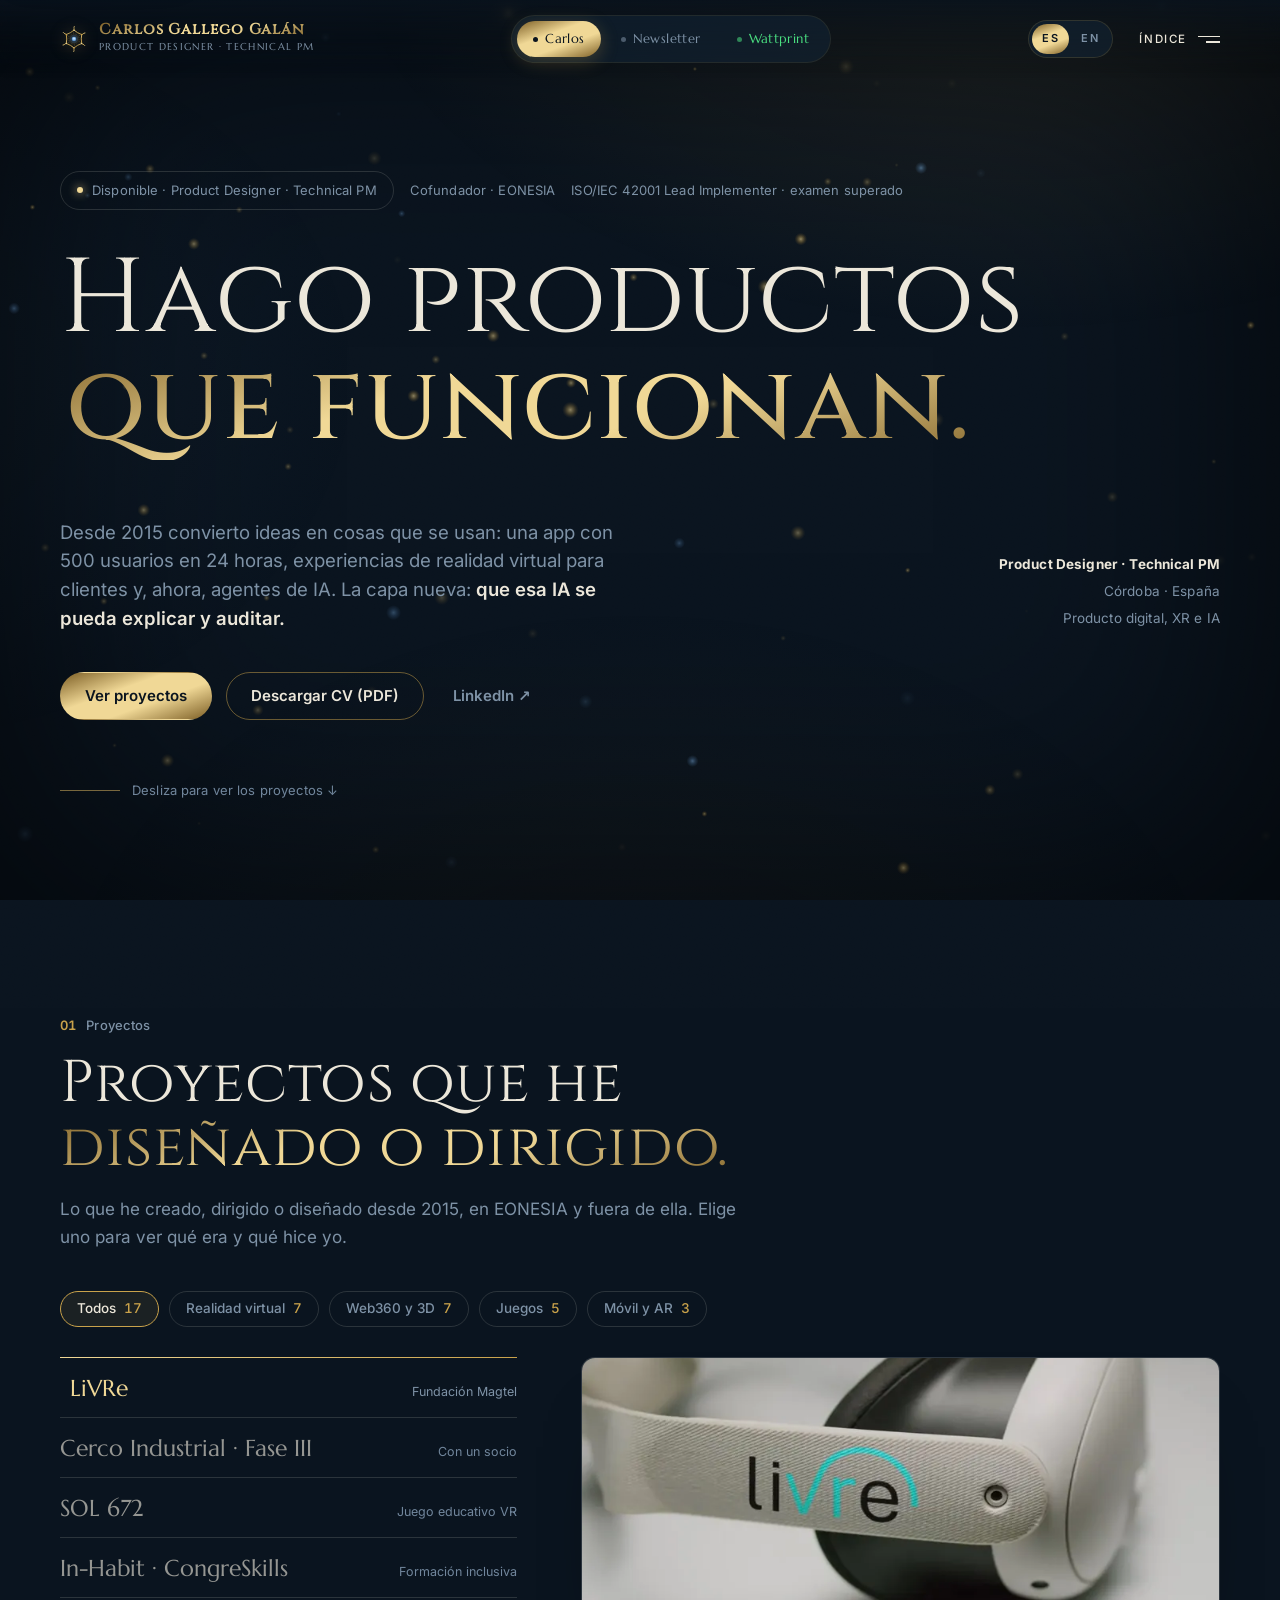
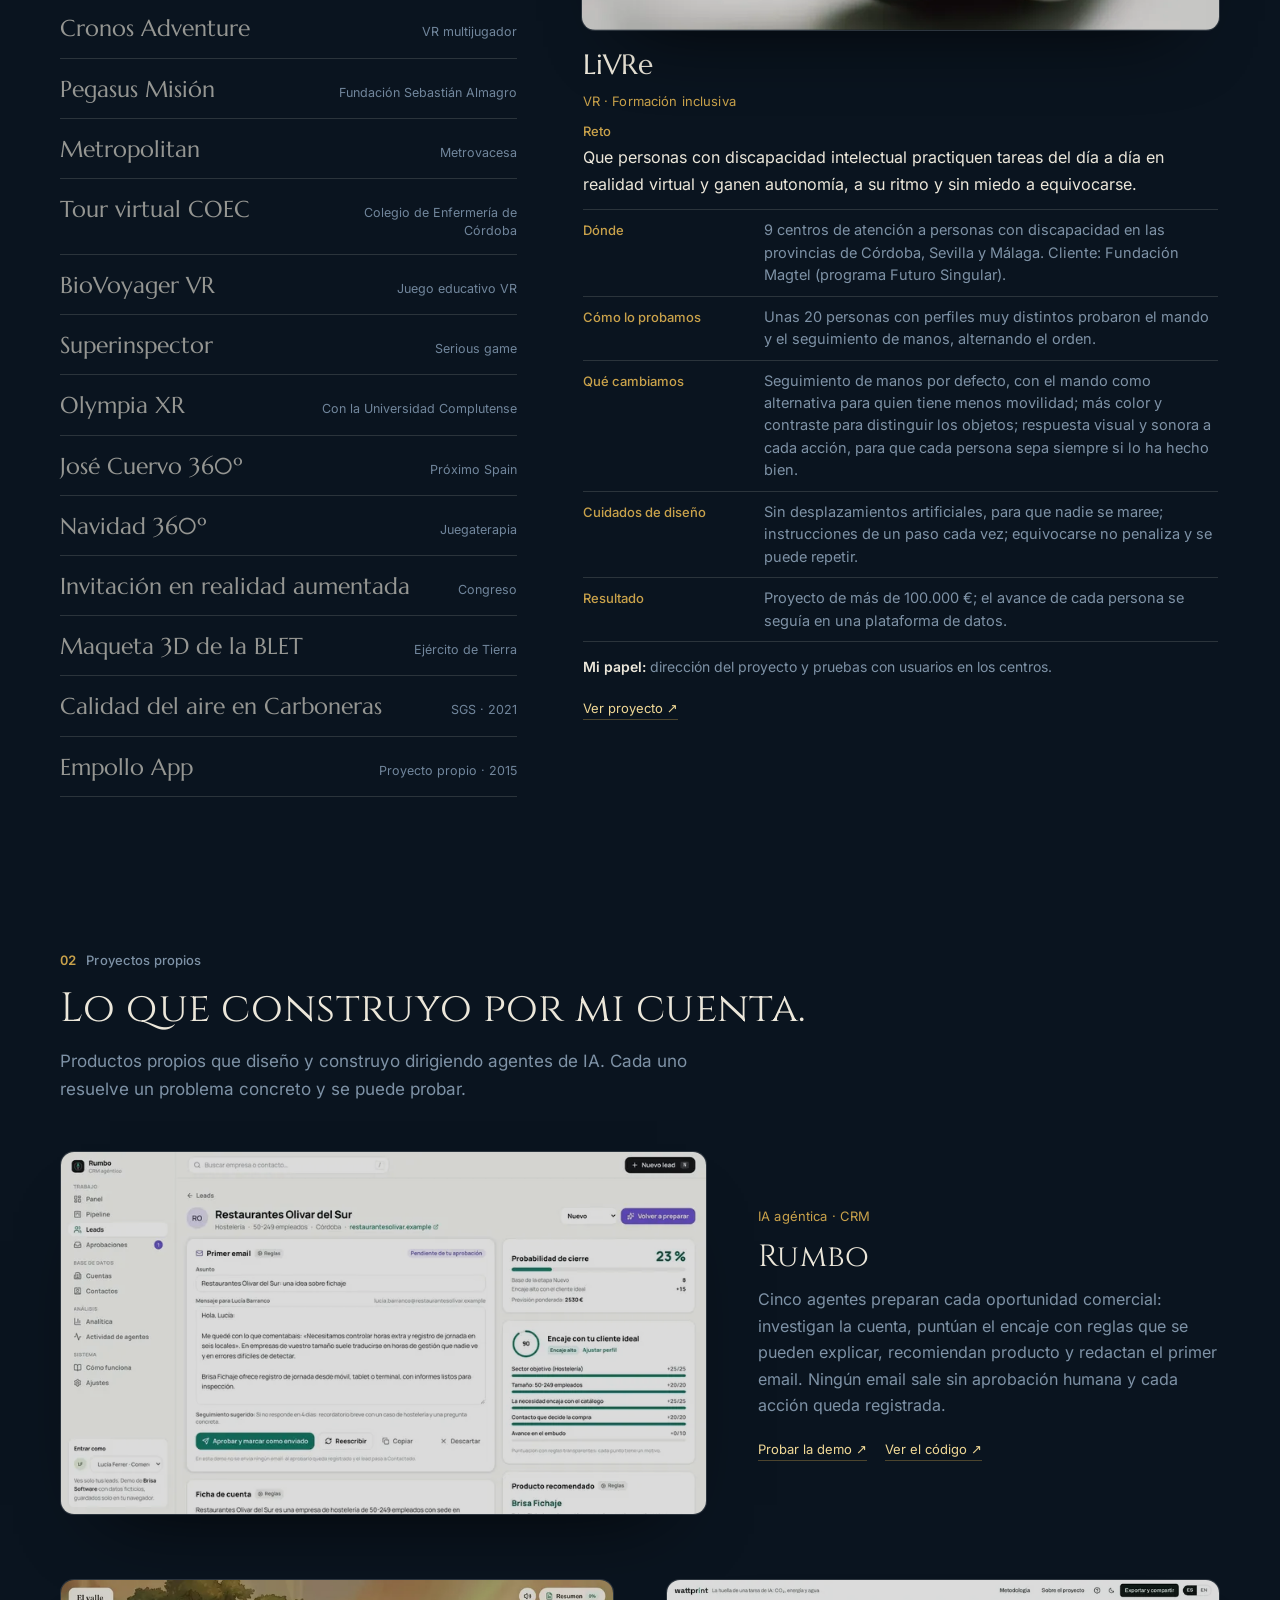
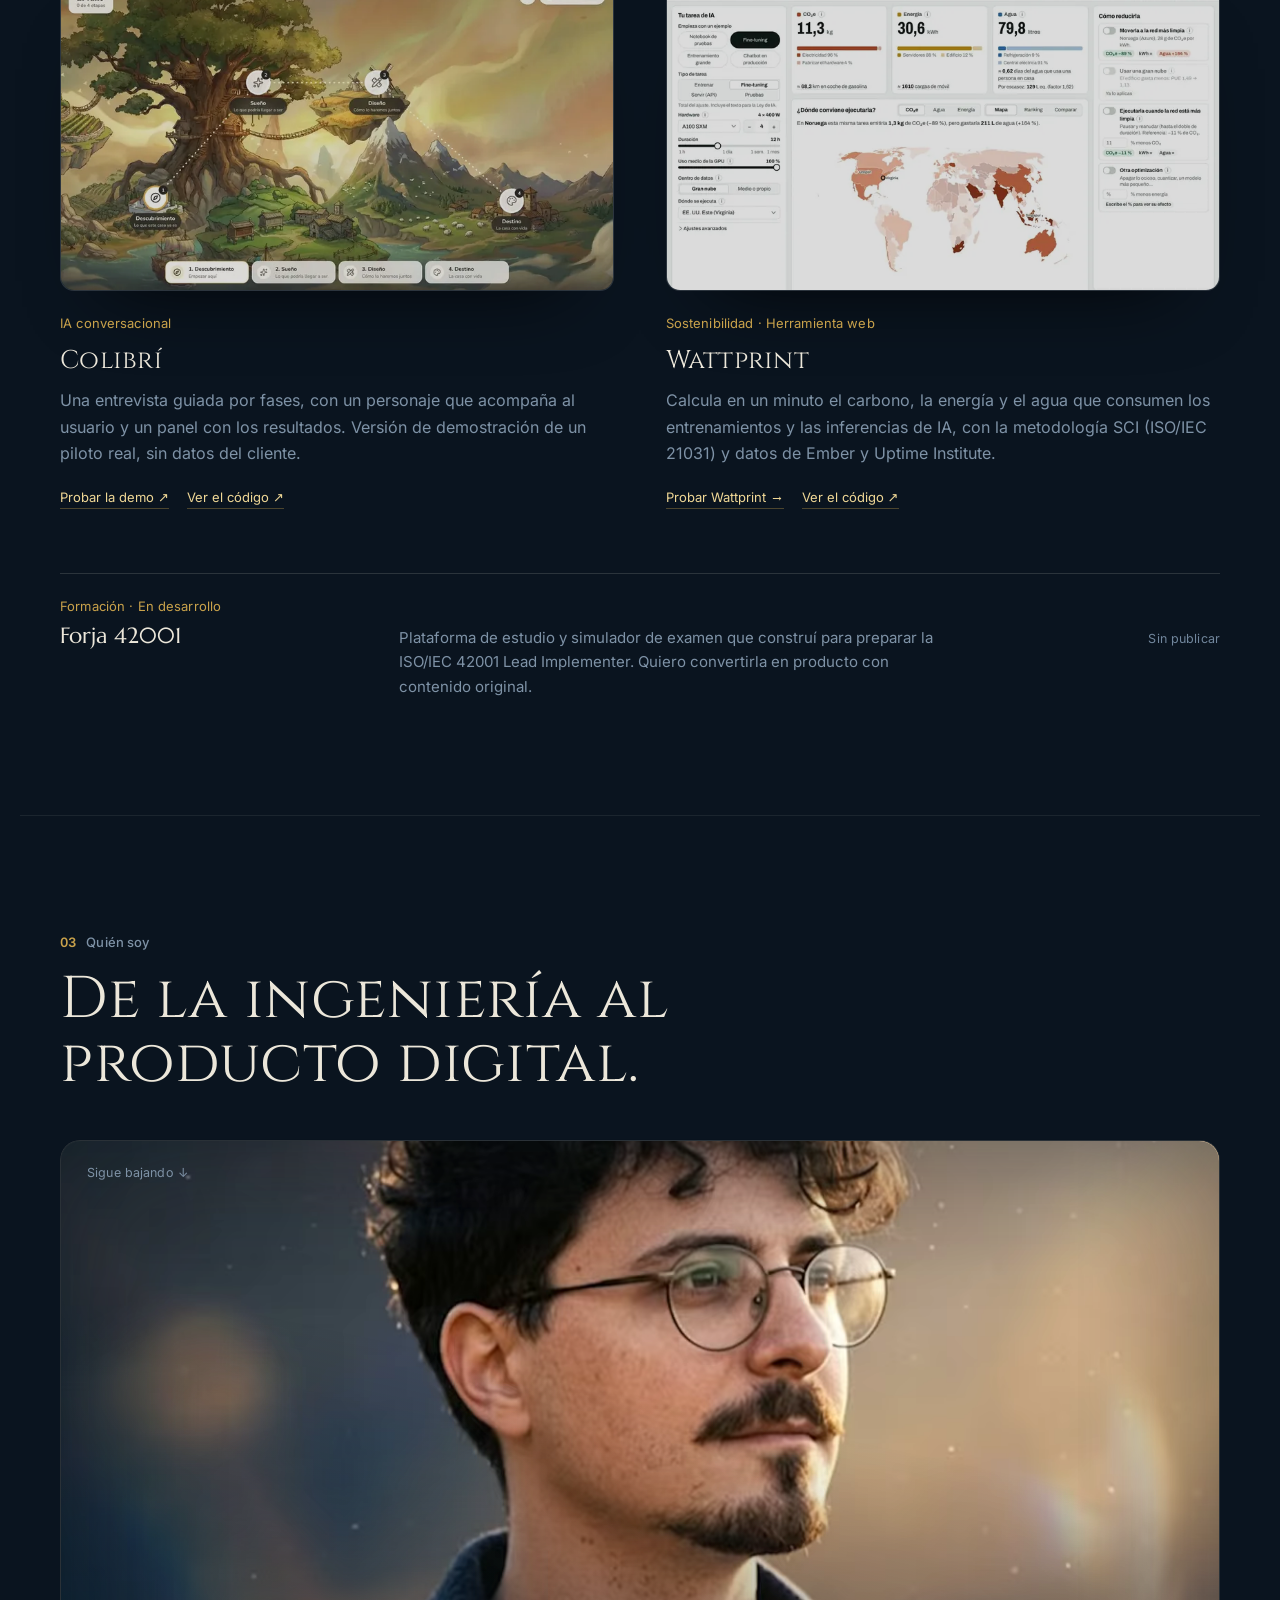
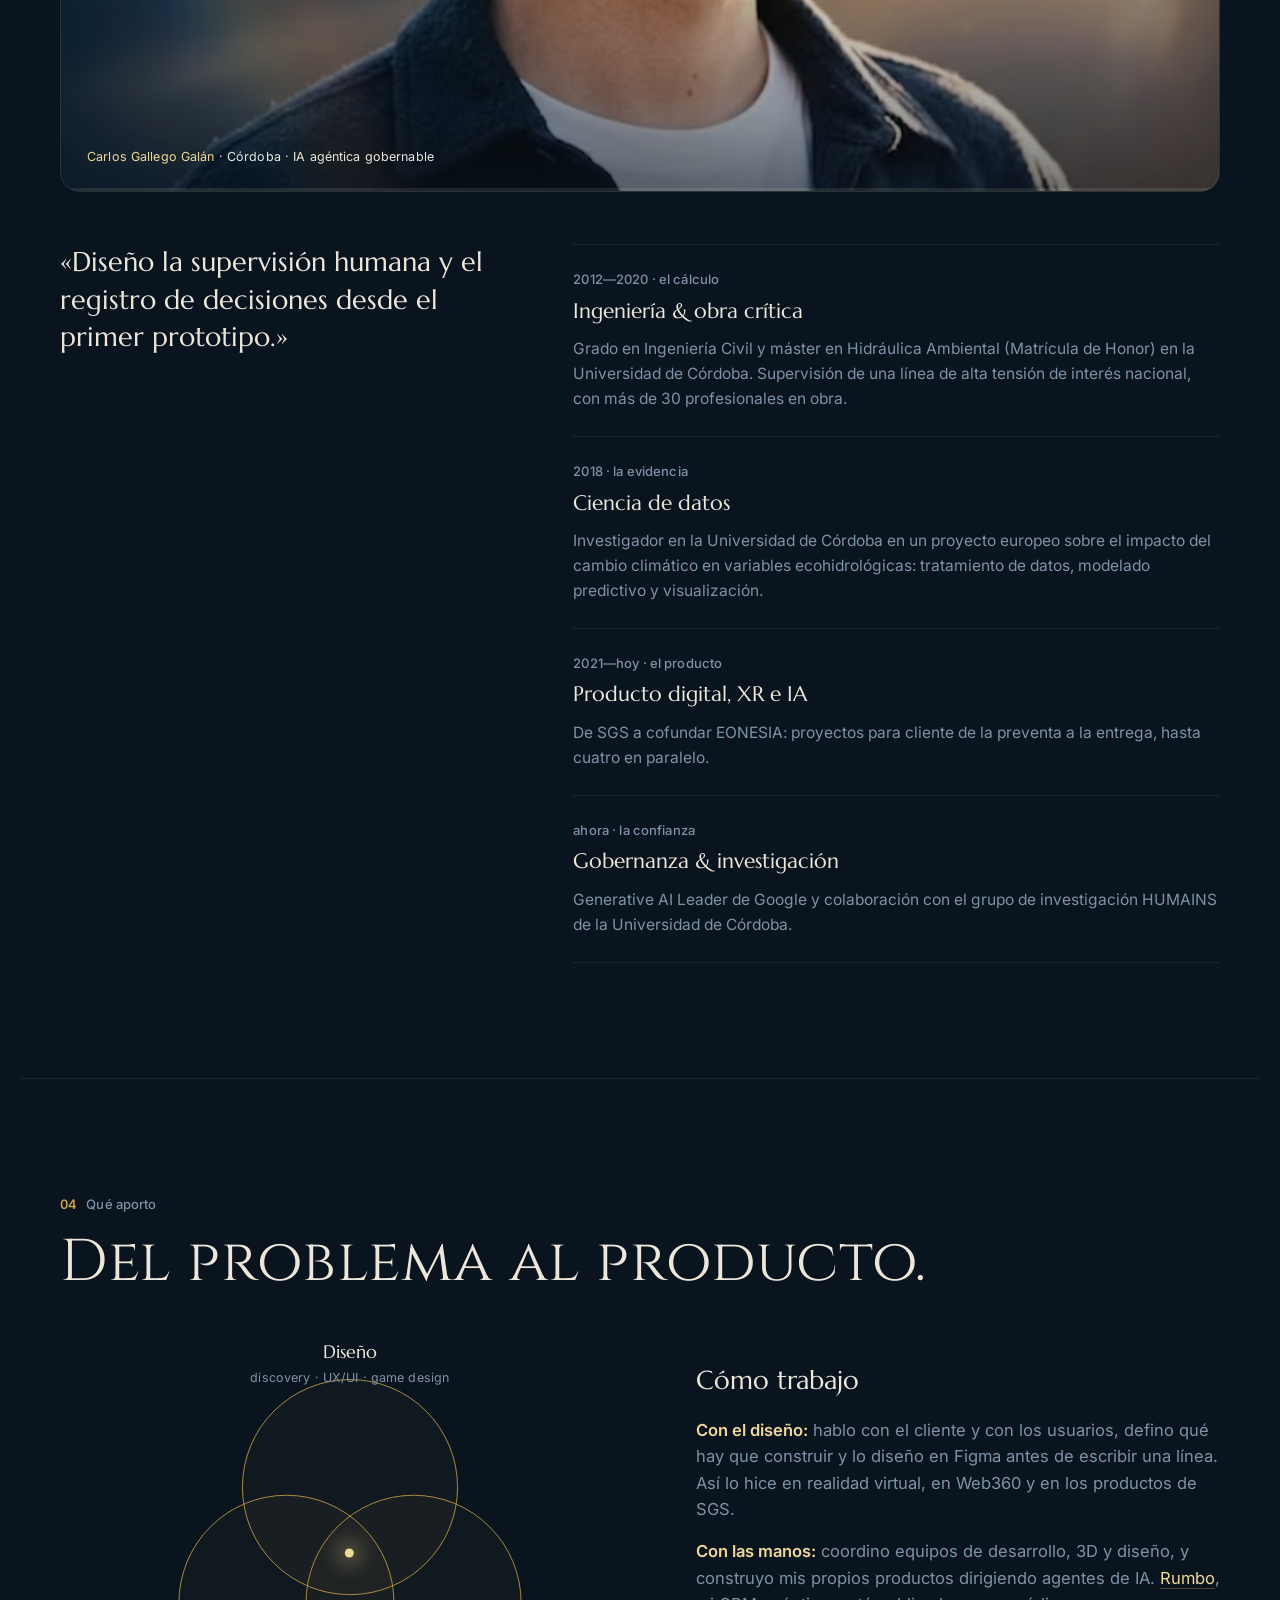
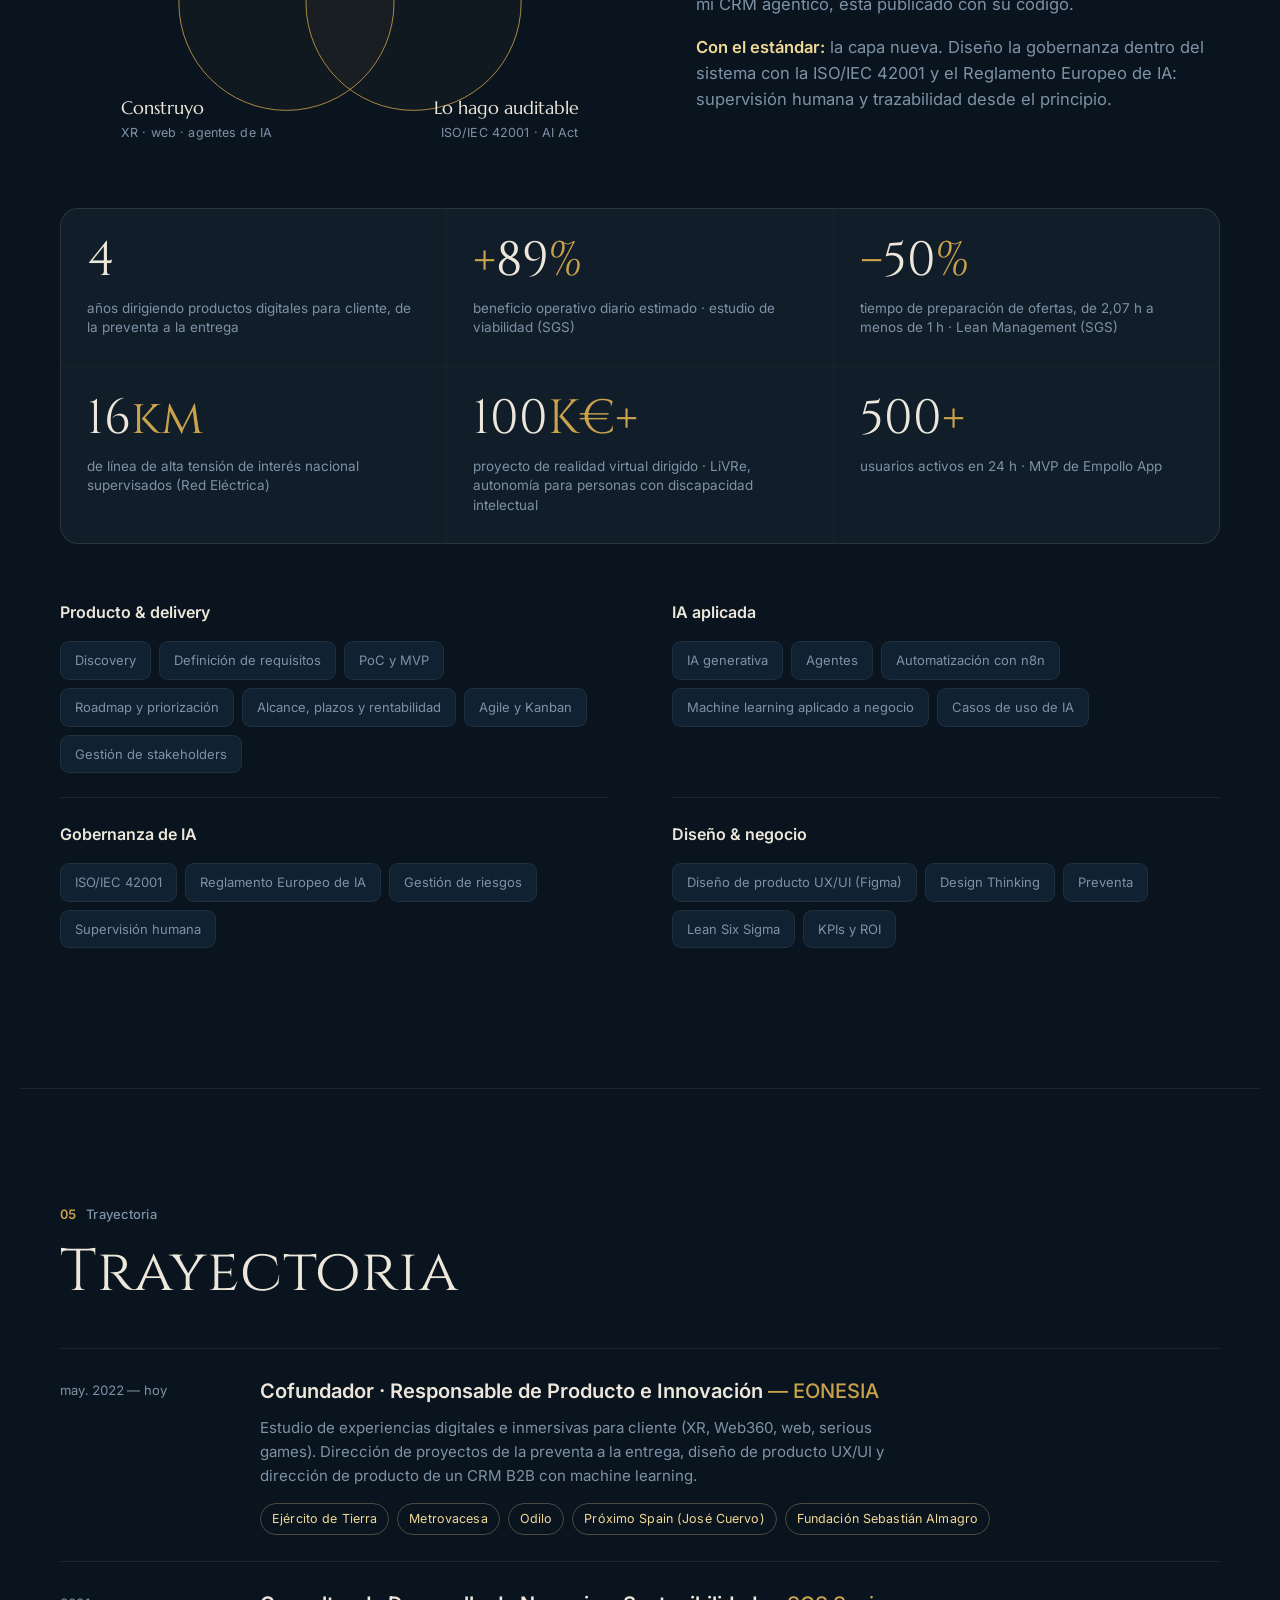
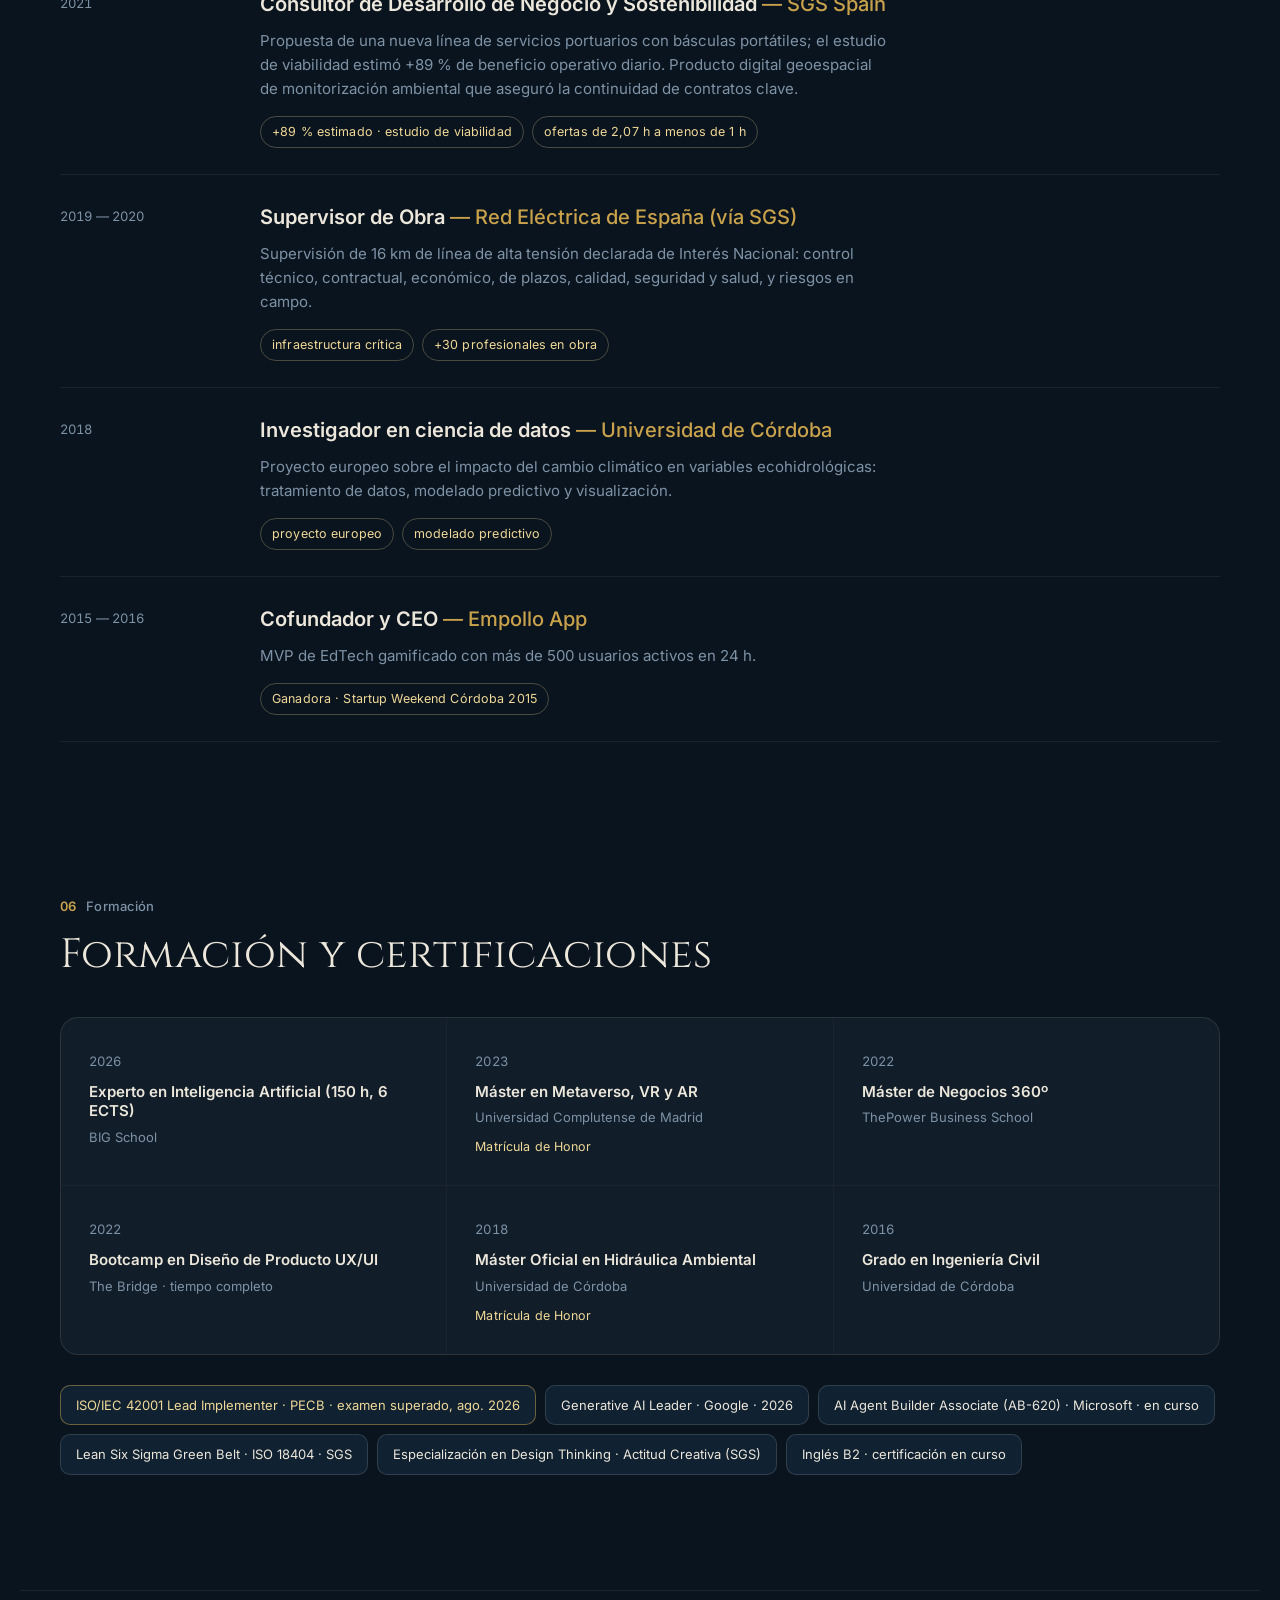
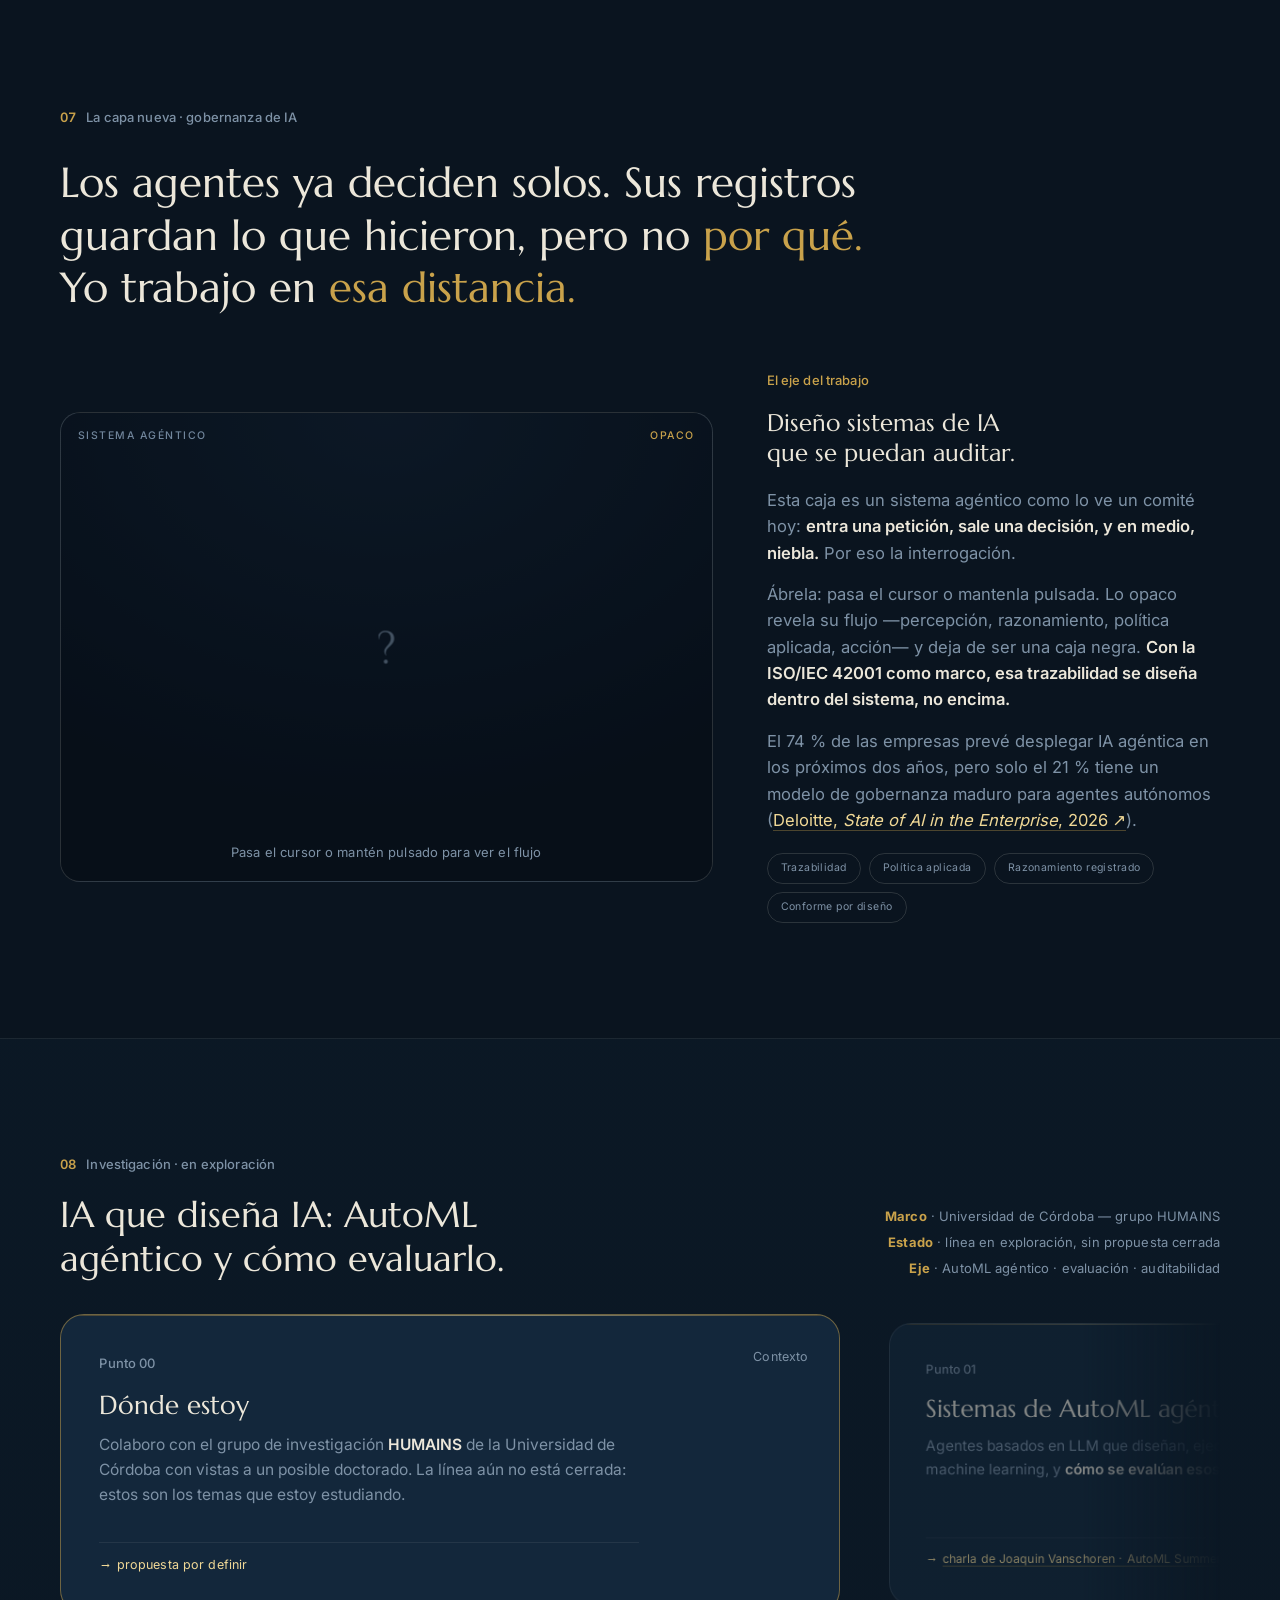
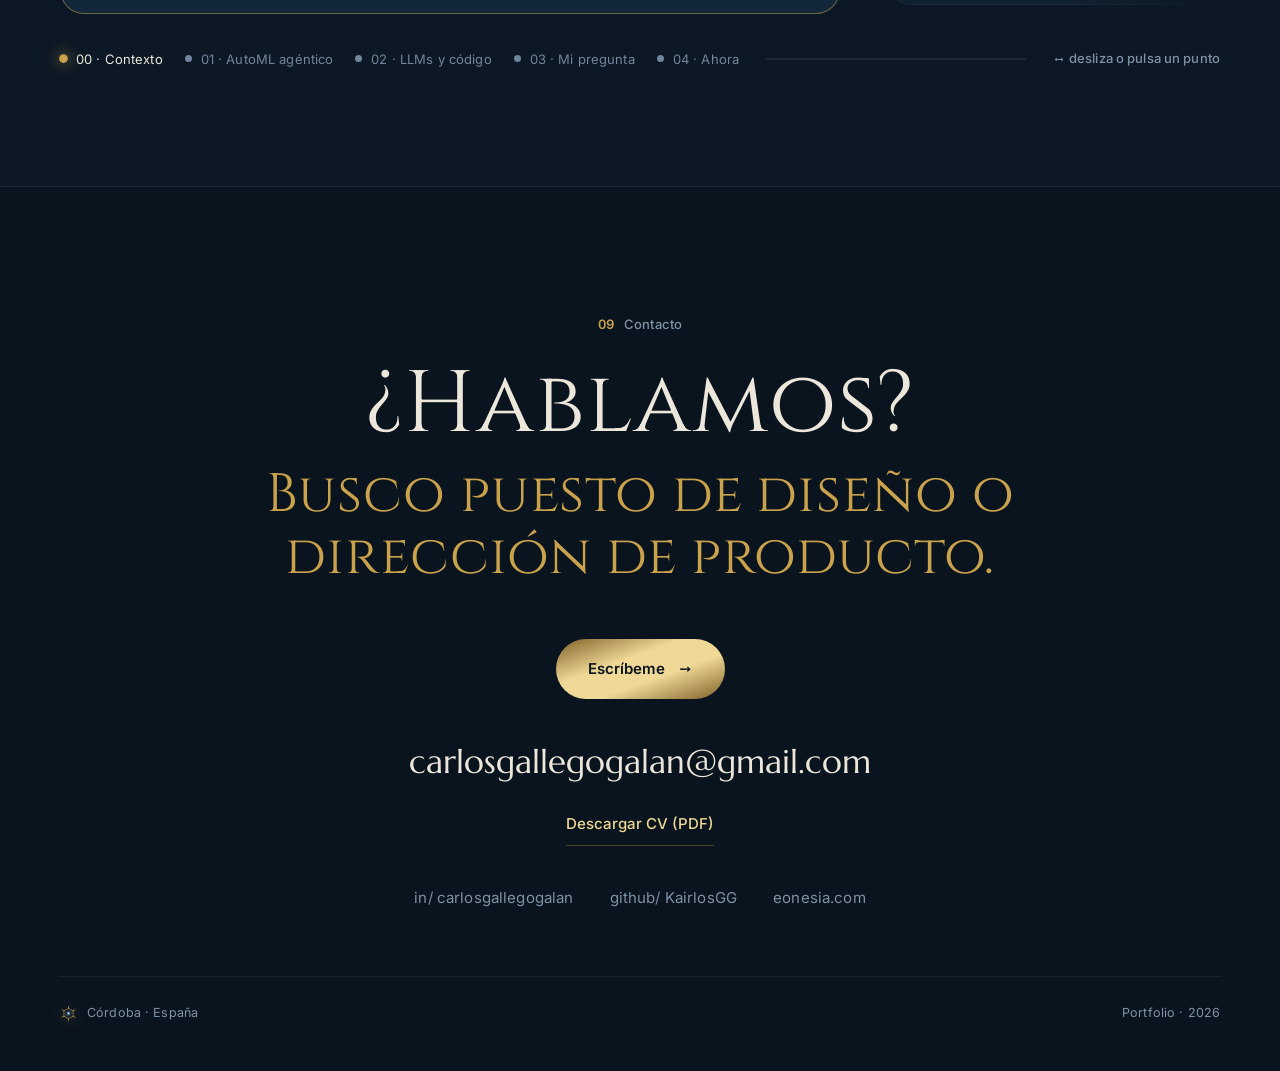
==== commit 4819da10: "Portfolio: cabecera con el nombre y el rol en lugar de Neocortech Co-Authored-By: Claude Opus 5.5 <n" ====
--- a/index.html
+++ b/index.html
@@ -527,6 +527,14 @@
 }
 #htrack:focus-visible{outline:2px solid var(--gold);outline-offset:4px}
 
+/* Cabecera del portfolio: el nombre de Carlos en lugar de la marca Neocortech */
+.brand .wm.wm-cg{font-family:"Cinzel",var(--display);font-weight:600;font-size:15px;letter-spacing:.06em;background:var(--metal);-webkit-background-clip:text;background-clip:text;color:transparent}
+.brand .wm.wm-cg + .sub{letter-spacing:.14em;color:var(--muted)}
+@media (max-width:560px){#nav .wrap{flex-wrap:nowrap;gap:12px}.brand{min-width:0;gap:8px;flex:1 1 auto}.brand .wm.wm-cg{font-size:12.5px;letter-spacing:.03em;white-space:nowrap}.brand .wm.wm-cg + .sub{font-size:8px;letter-spacing:.08em;white-space:nowrap}.nav-right{flex:0 0 auto}}
+#nav .brand .mk{flex:0 0 auto}
+@media (max-width:400px){.brand .wm.wm-cg + .sub{display:none}.brand > span{min-width:0}.brand .wm.wm-cg{white-space:normal;line-height:1.2;font-size:12.5px}}
+@media (max-width:345px){#nav .brand .mk{display:none}}
+
 /* =====================================================================
    Fase 1 · diseño y estructura (va la última en la cascada)
    ===================================================================== */
@@ -862,7 +870,7 @@
 <!-- minimal header -->
 <header class="nav" id="nav">
   <div class="wrap">
-    <a class="brand" href="#top" data-c><svg class="mk"><use href="#ncmark"/></svg><span><span class="wm"><span class="neo">NEO</span>CORTECH</span><span class="sub" data-i18n="brand_sub">Gobernanza de IA</span></span></a>
+    <a class="brand" href="#top" data-c><svg class="mk"><use href="#ncmark"/></svg><span><span class="wm wm-cg">Carlos Gallego Galán</span><span class="sub">Product Designer · Technical PM</span></span></a>
     <nav class="switch" aria-label="Páginas del ecosistema" data-i18n-attr="aria-label:a_nav">
       <a class="on" href="/" aria-current="page" data-c><span class="dot"></span>Carlos</a>
       <a href="/newsletter" data-c><span class="dot"></span>Newsletter</a>
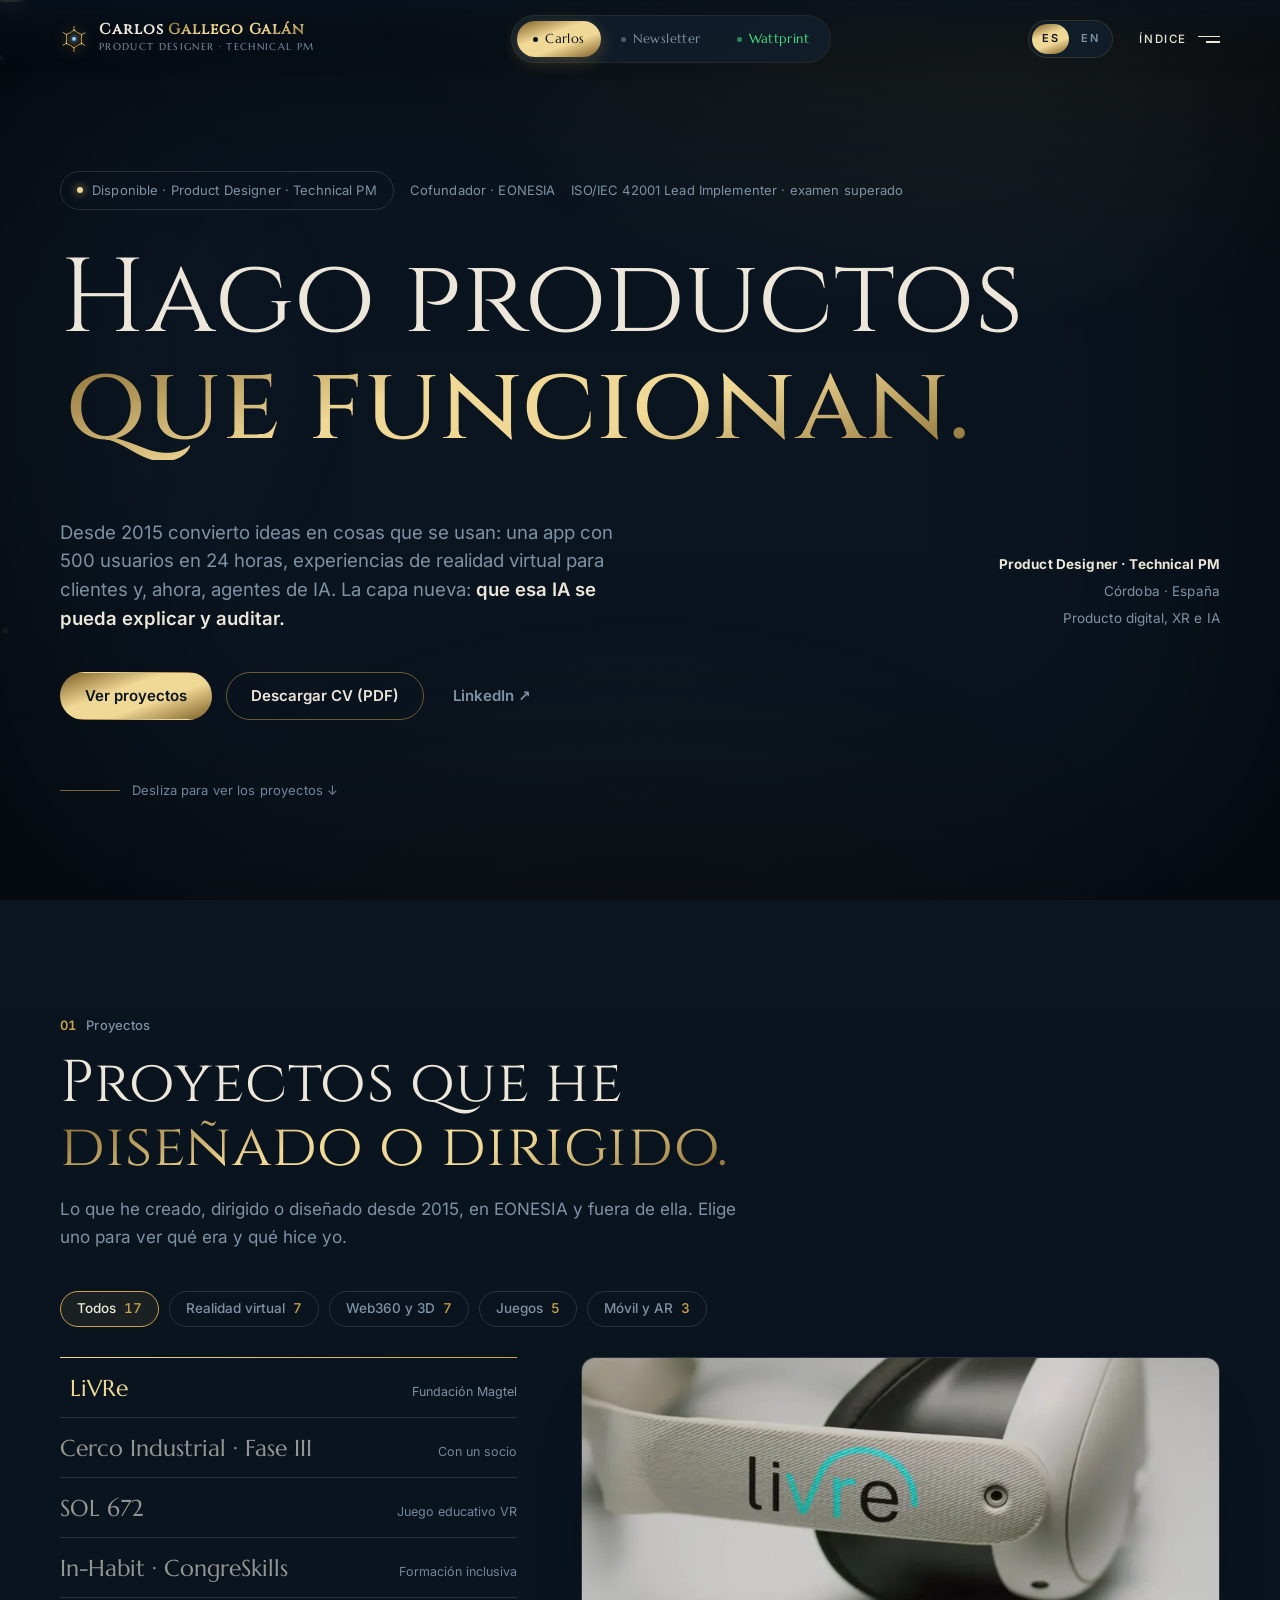
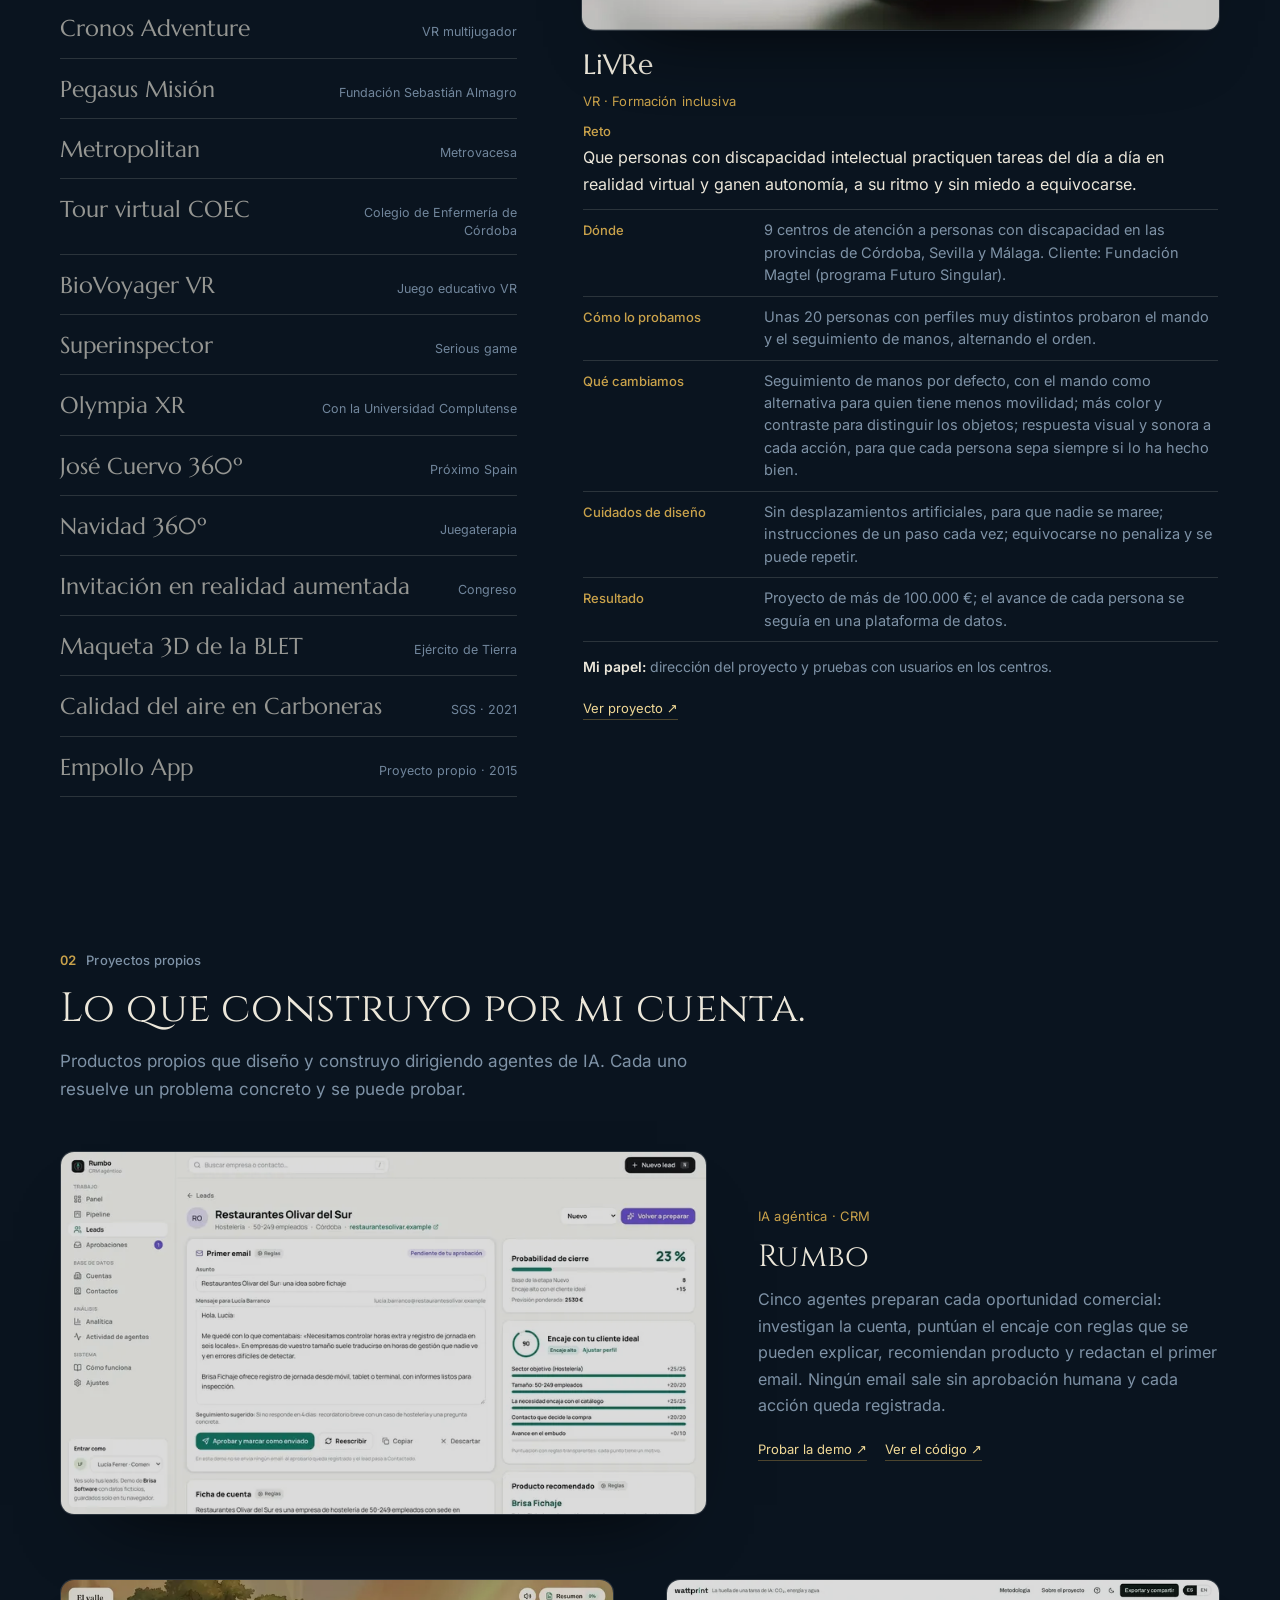
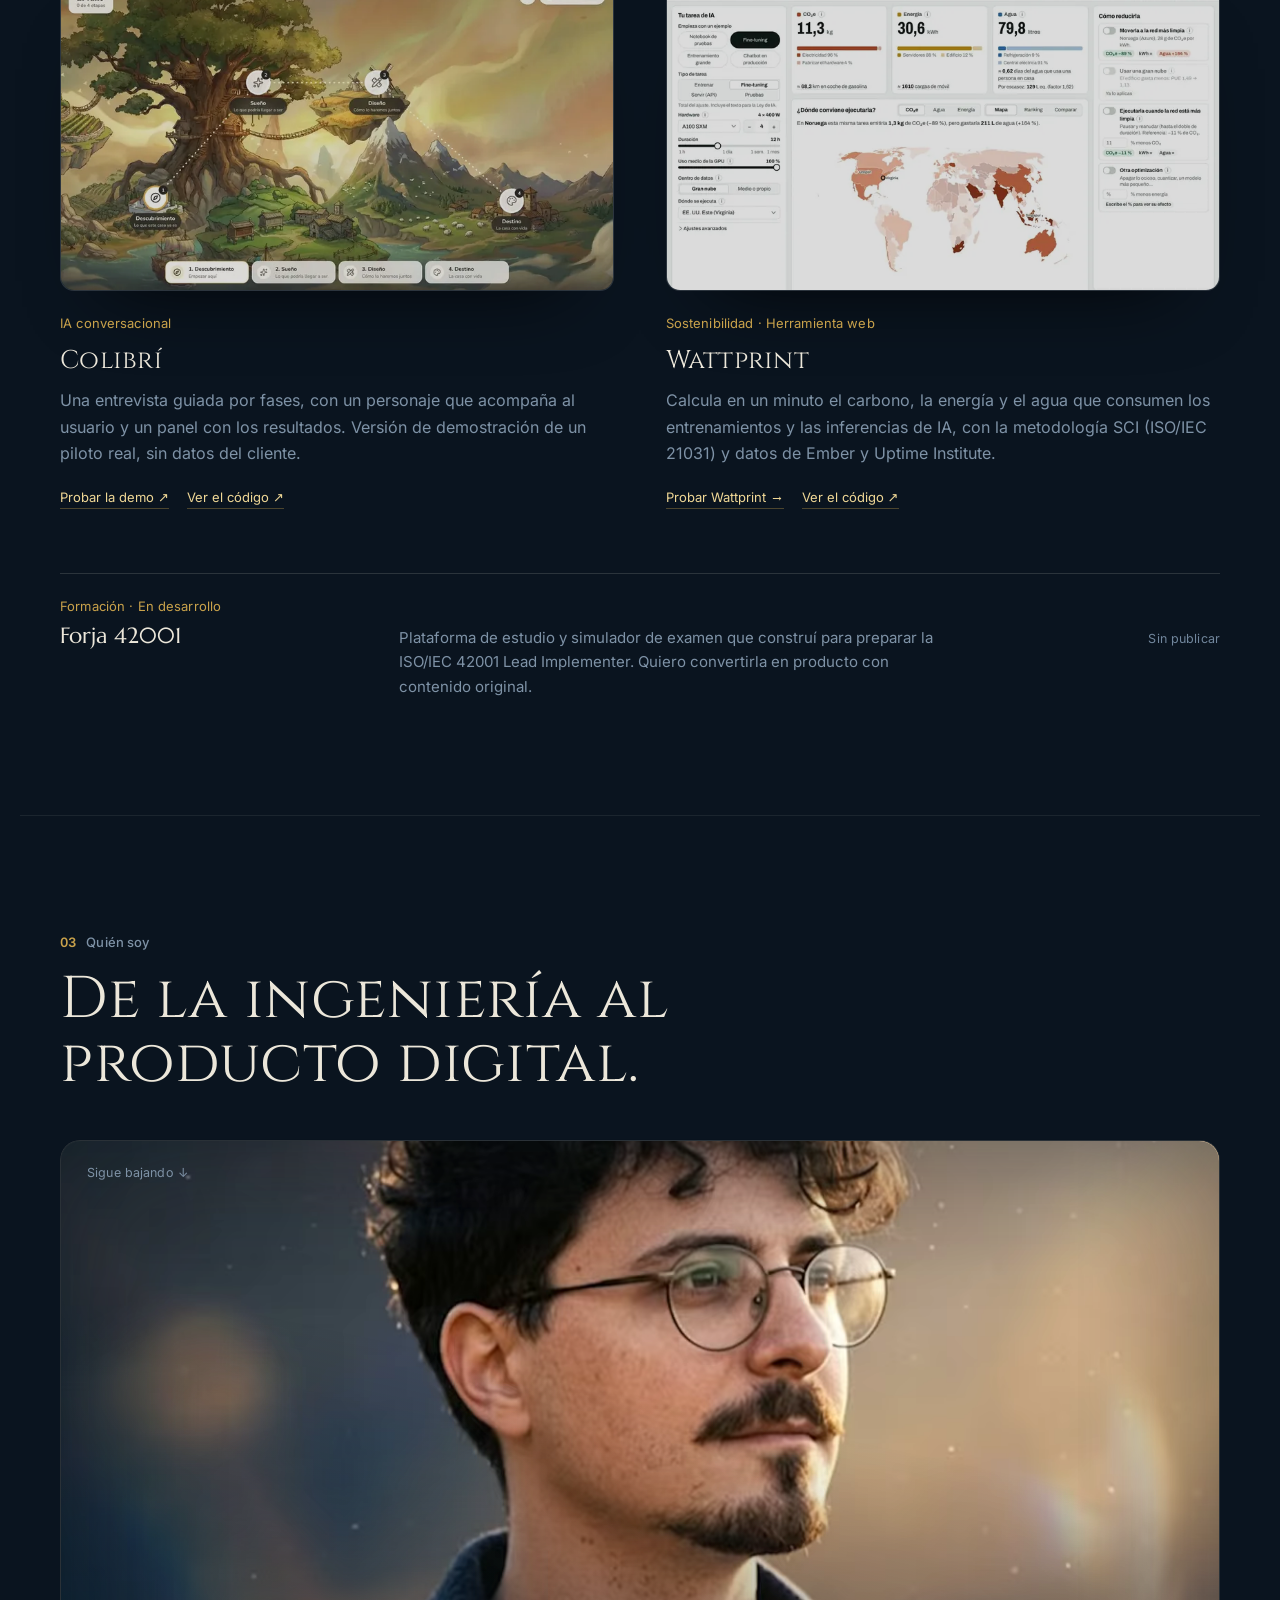
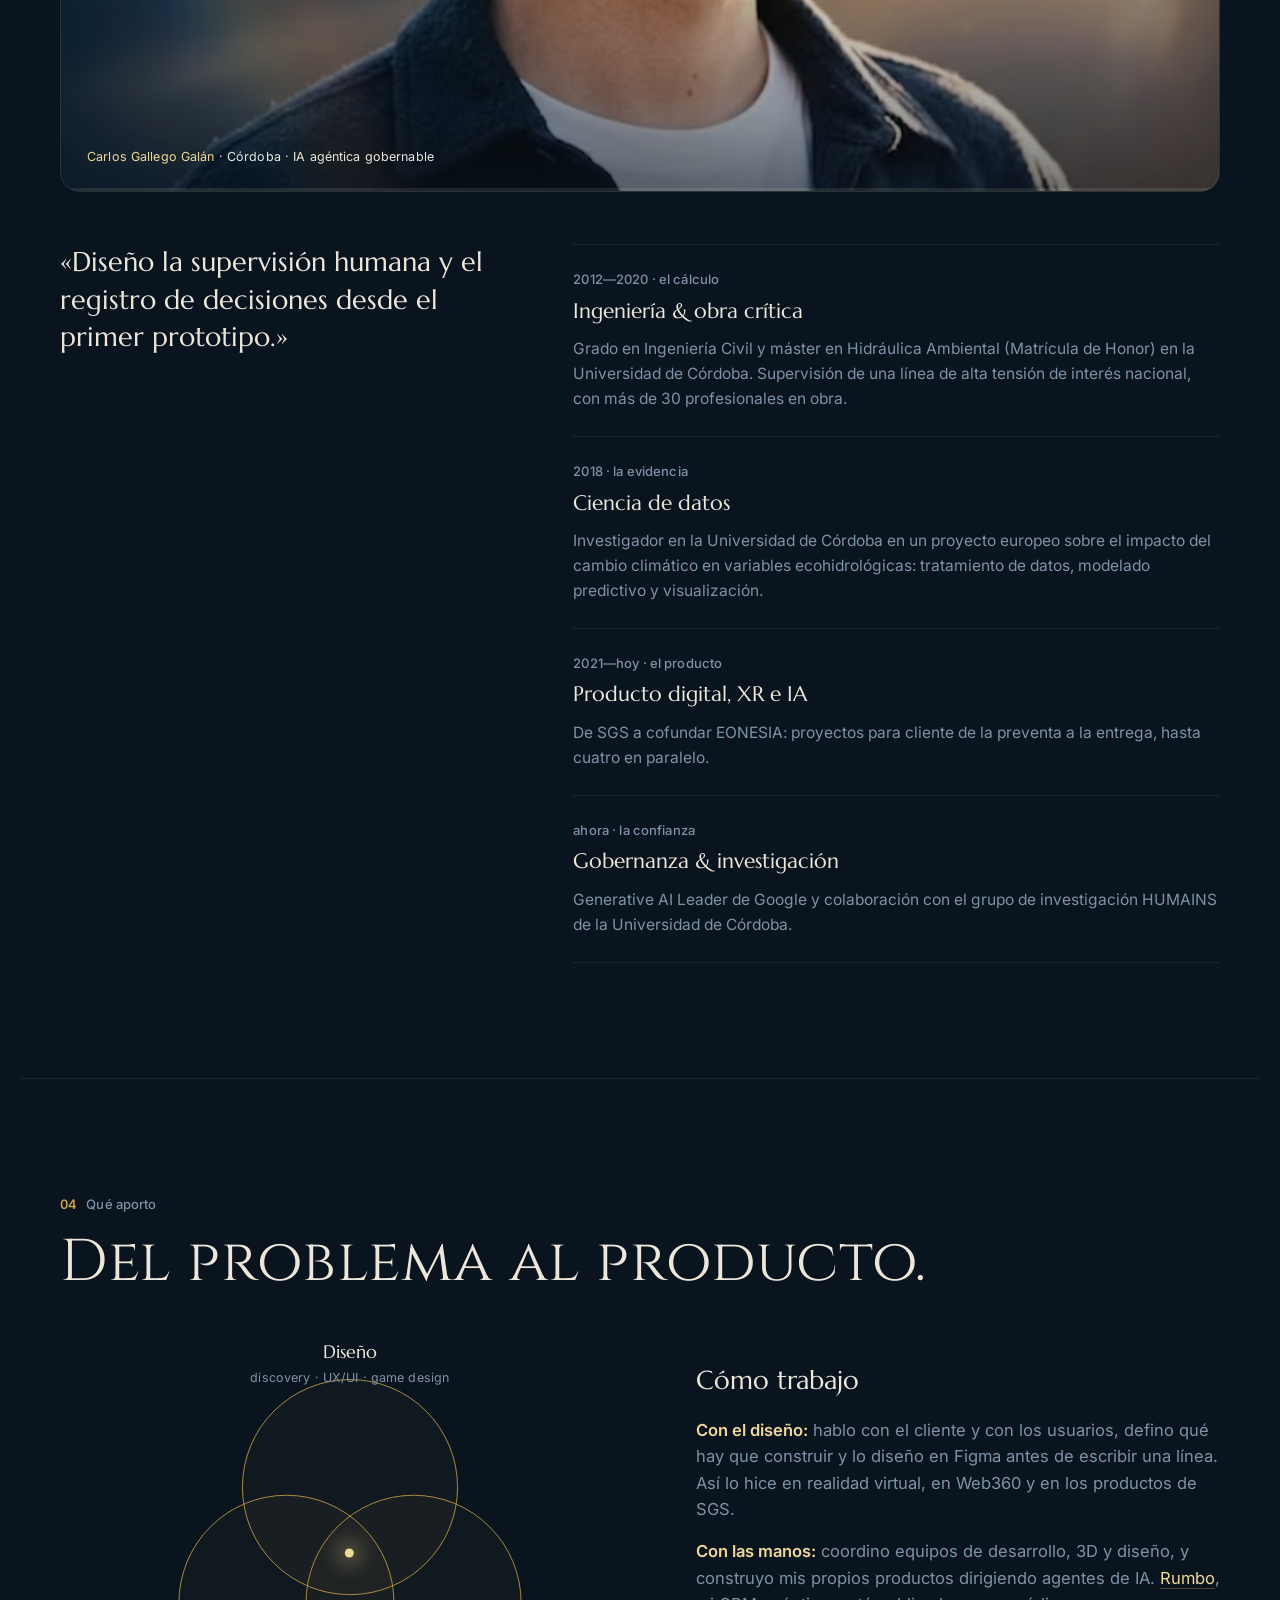
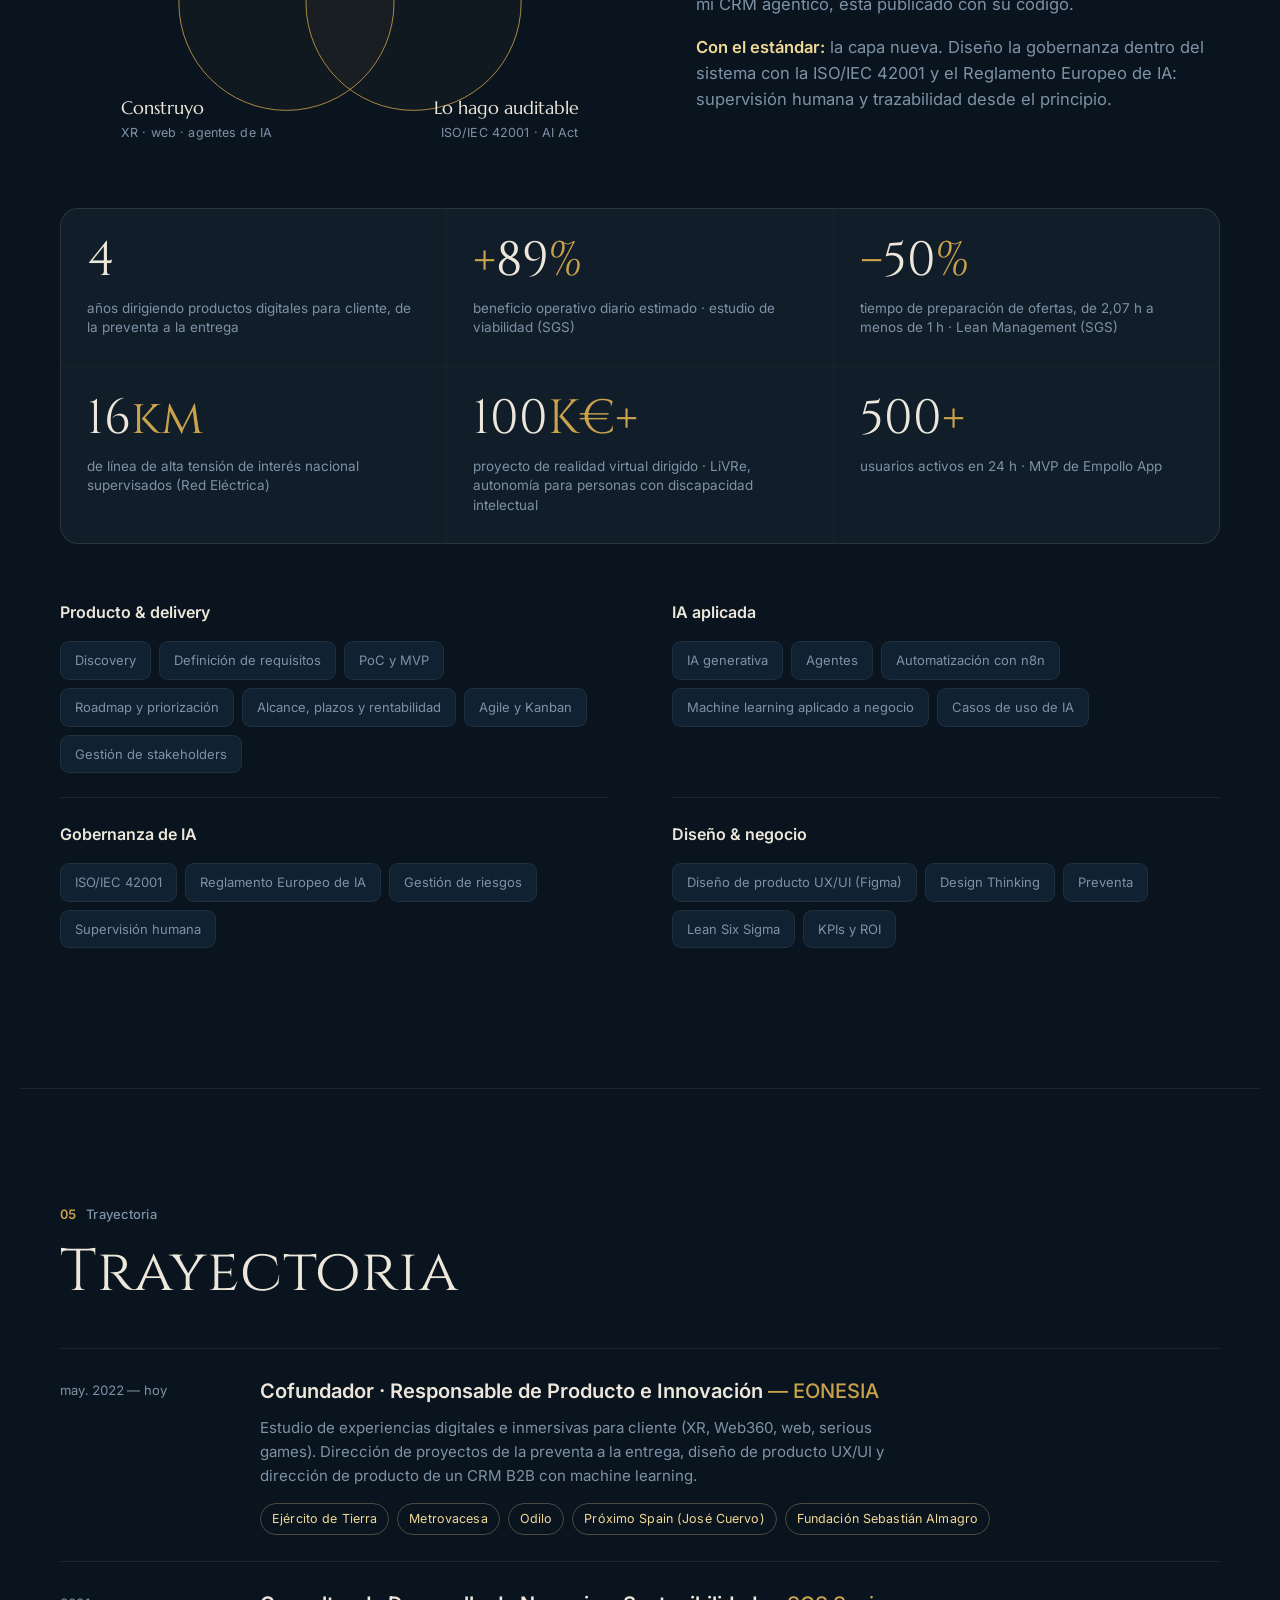
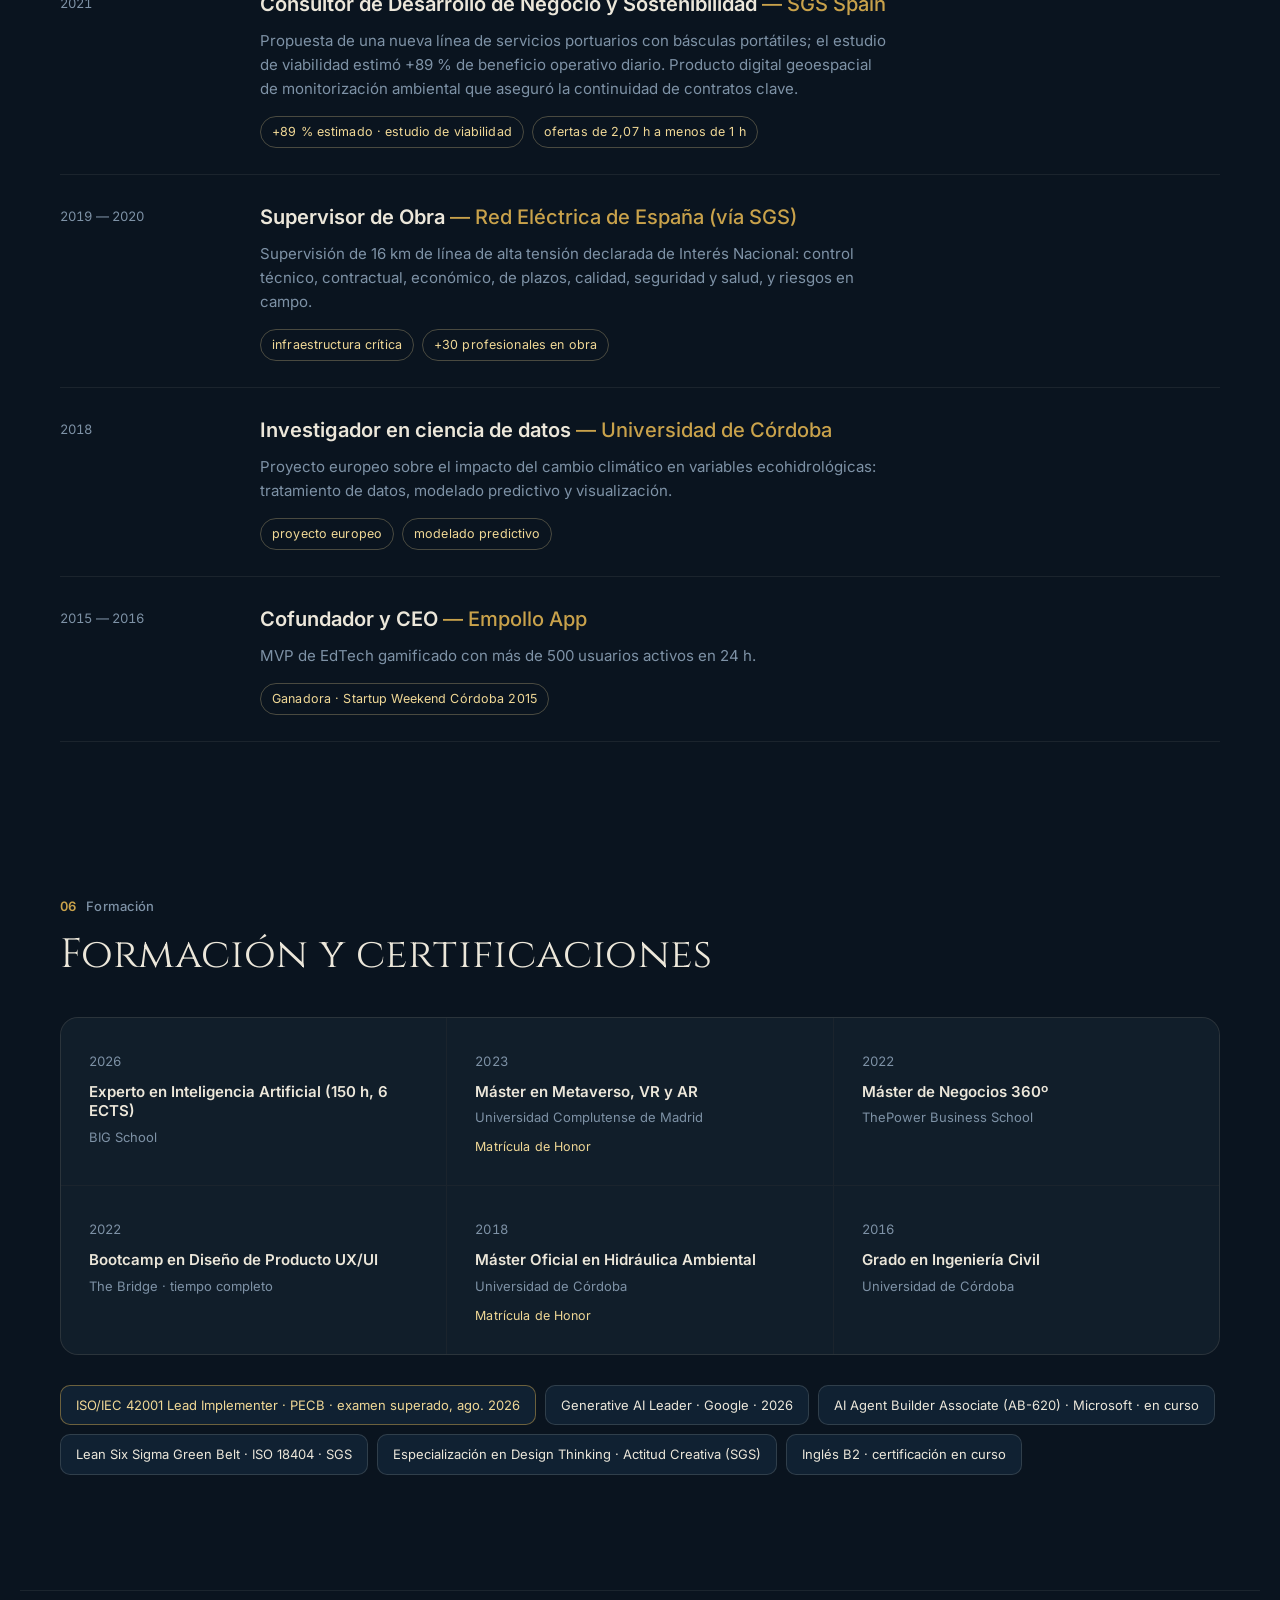
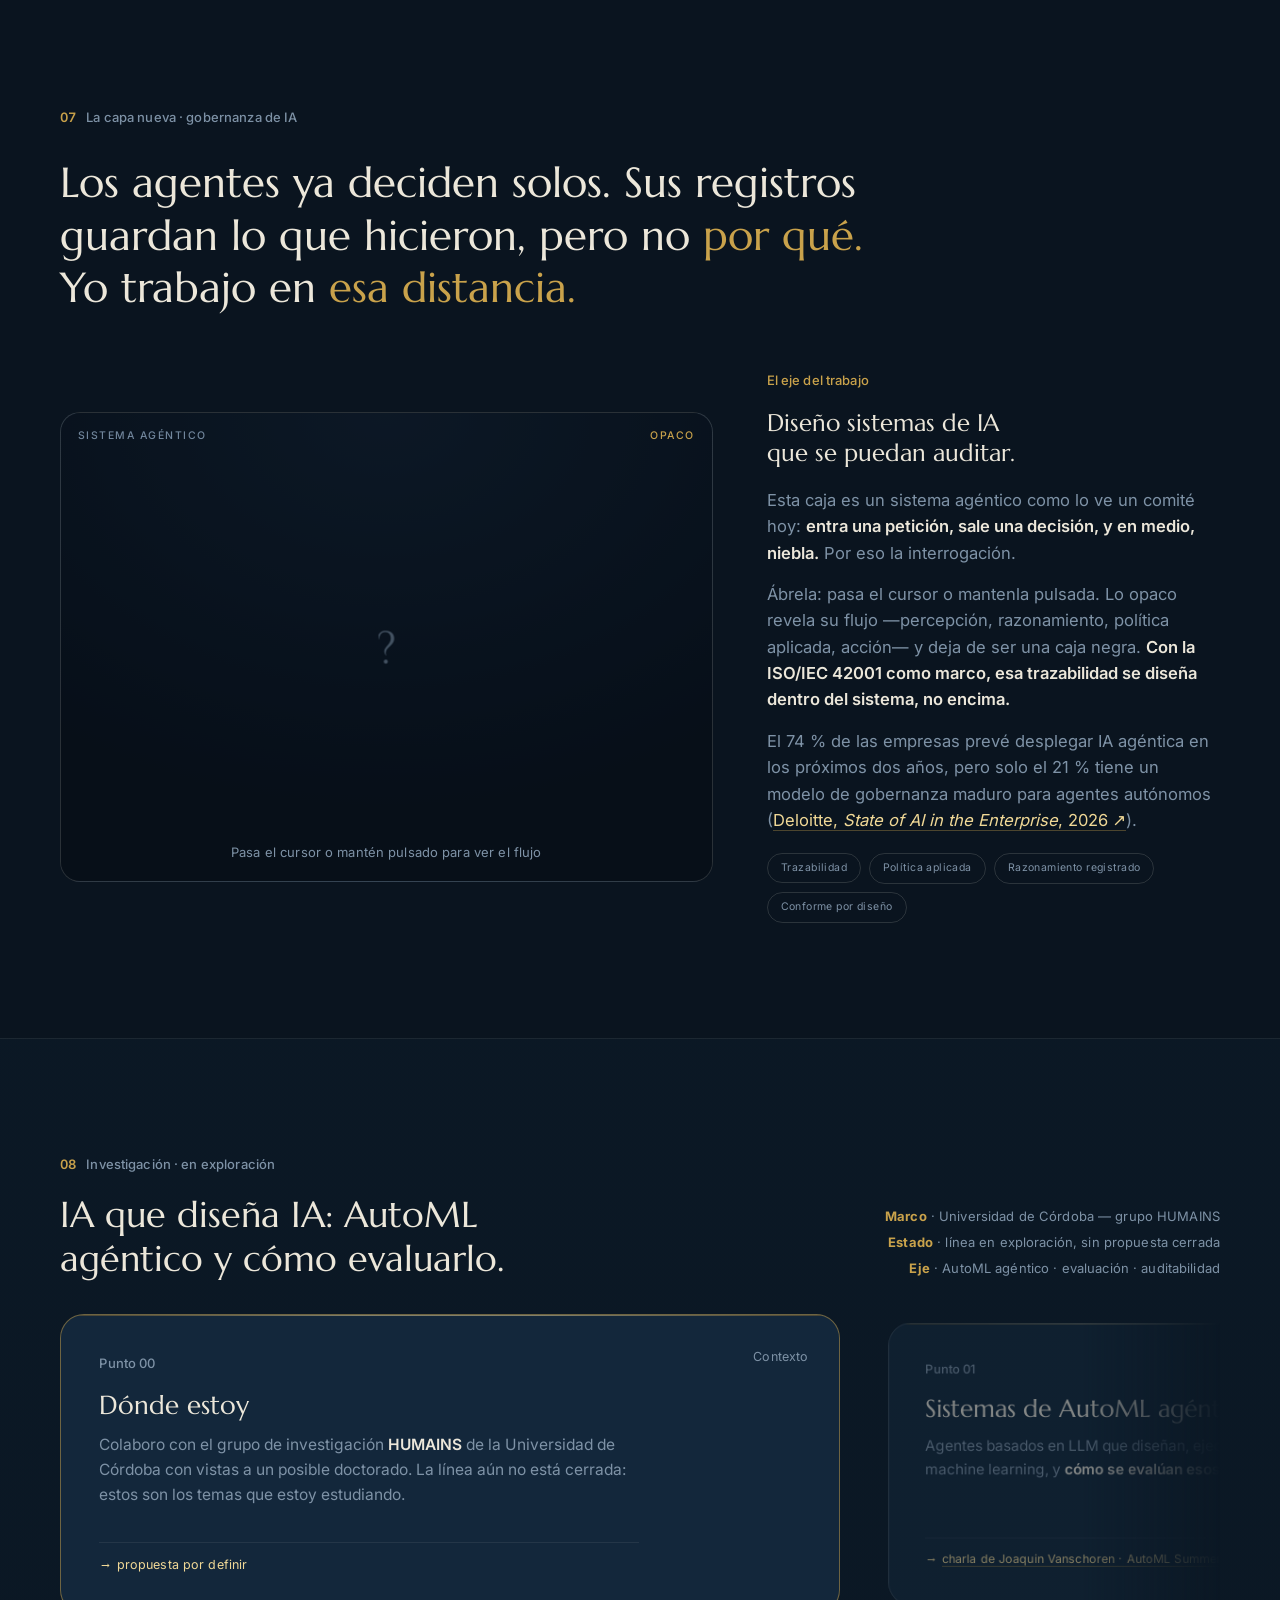
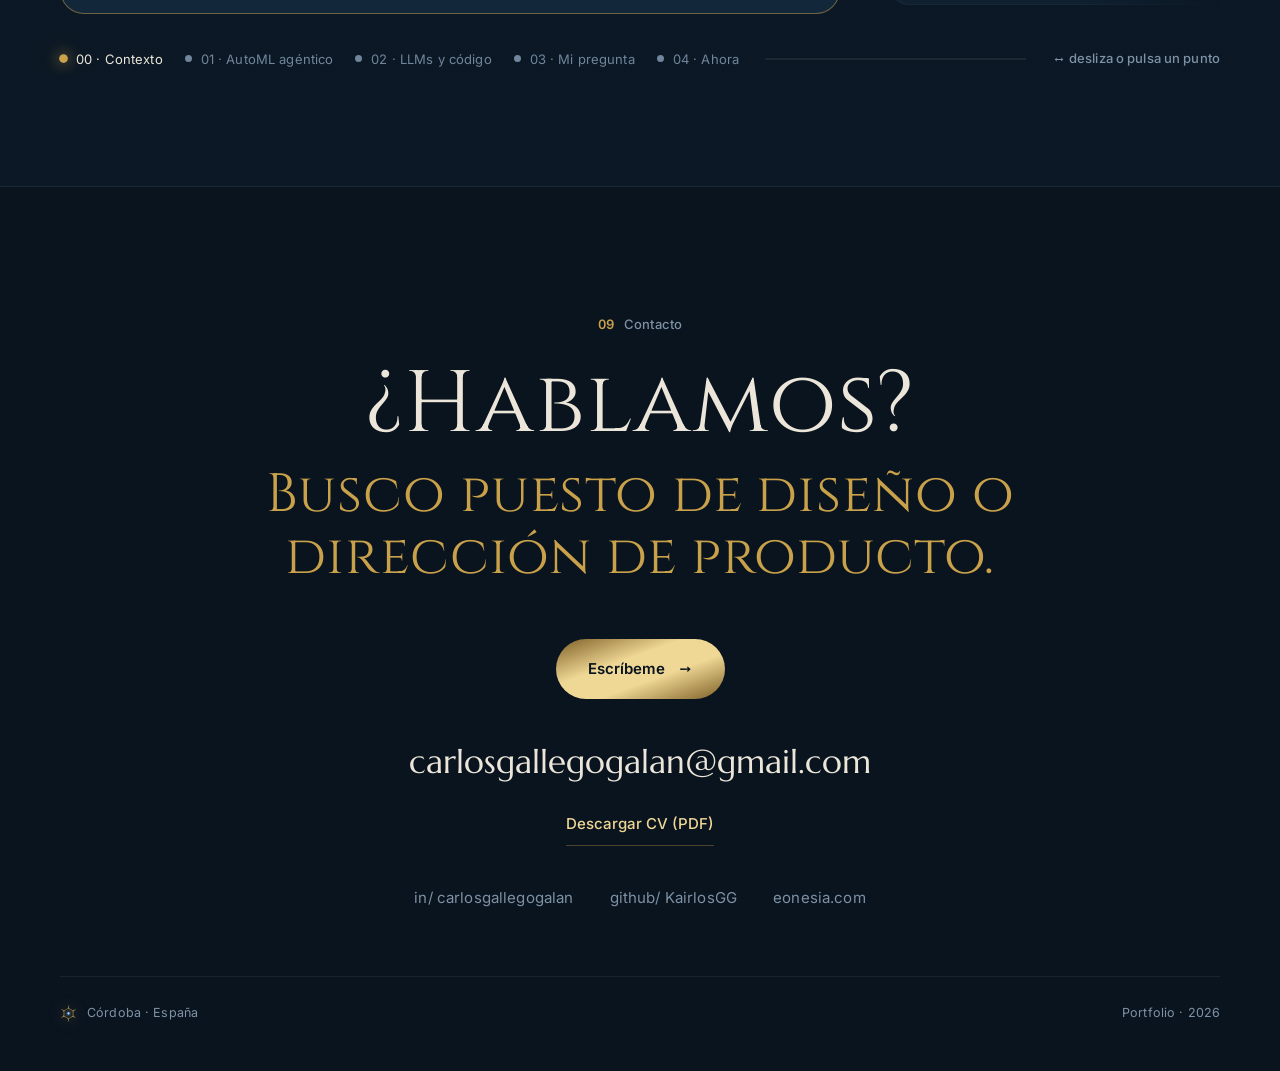
==== commit 9d429278: "Portfolio: nombre en dos colores en la cabecera Co-Authored-By: Claude Opus 5.5 <noreply@anthropic.c" ====
--- a/index.html
+++ b/index.html
@@ -528,7 +528,8 @@
 #htrack:focus-visible{outline:2px solid var(--gold);outline-offset:4px}
 
 /* Cabecera del portfolio: el nombre de Carlos en lugar de la marca Neocortech */
-.brand .wm.wm-cg{font-family:"Cinzel",var(--display);font-weight:600;font-size:15px;letter-spacing:.06em;background:var(--metal);-webkit-background-clip:text;background-clip:text;color:transparent}
+.brand .wm.wm-cg{font-family:"Cinzel",var(--display);font-weight:600;font-size:15px;letter-spacing:.06em;color:var(--bone)}
+.brand .wm.wm-cg .cg-a{background:var(--metal);-webkit-background-clip:text;background-clip:text;color:transparent}
 .brand .wm.wm-cg + .sub{letter-spacing:.14em;color:var(--muted)}
 @media (max-width:560px){#nav .wrap{flex-wrap:nowrap;gap:12px}.brand{min-width:0;gap:8px;flex:1 1 auto}.brand .wm.wm-cg{font-size:12.5px;letter-spacing:.03em;white-space:nowrap}.brand .wm.wm-cg + .sub{font-size:8px;letter-spacing:.08em;white-space:nowrap}.nav-right{flex:0 0 auto}}
 #nav .brand .mk{flex:0 0 auto}
@@ -870,7 +871,7 @@
 <!-- minimal header -->
 <header class="nav" id="nav">
   <div class="wrap">
-    <a class="brand" href="#top" data-c><svg class="mk"><use href="#ncmark"/></svg><span><span class="wm wm-cg">Carlos Gallego Galán</span><span class="sub">Product Designer · Technical PM</span></span></a>
+    <a class="brand" href="#top" data-c><svg class="mk"><use href="#ncmark"/></svg><span><span class="wm wm-cg"><span class="cg-n">Carlos</span> <span class="cg-a">Gallego Galán</span></span><span class="sub">Product Designer · Technical PM</span></span></a>
     <nav class="switch" aria-label="Páginas del ecosistema" data-i18n-attr="aria-label:a_nav">
       <a class="on" href="/" aria-current="page" data-c><span class="dot"></span>Carlos</a>
       <a href="/newsletter" data-c><span class="dot"></span>Newsletter</a>
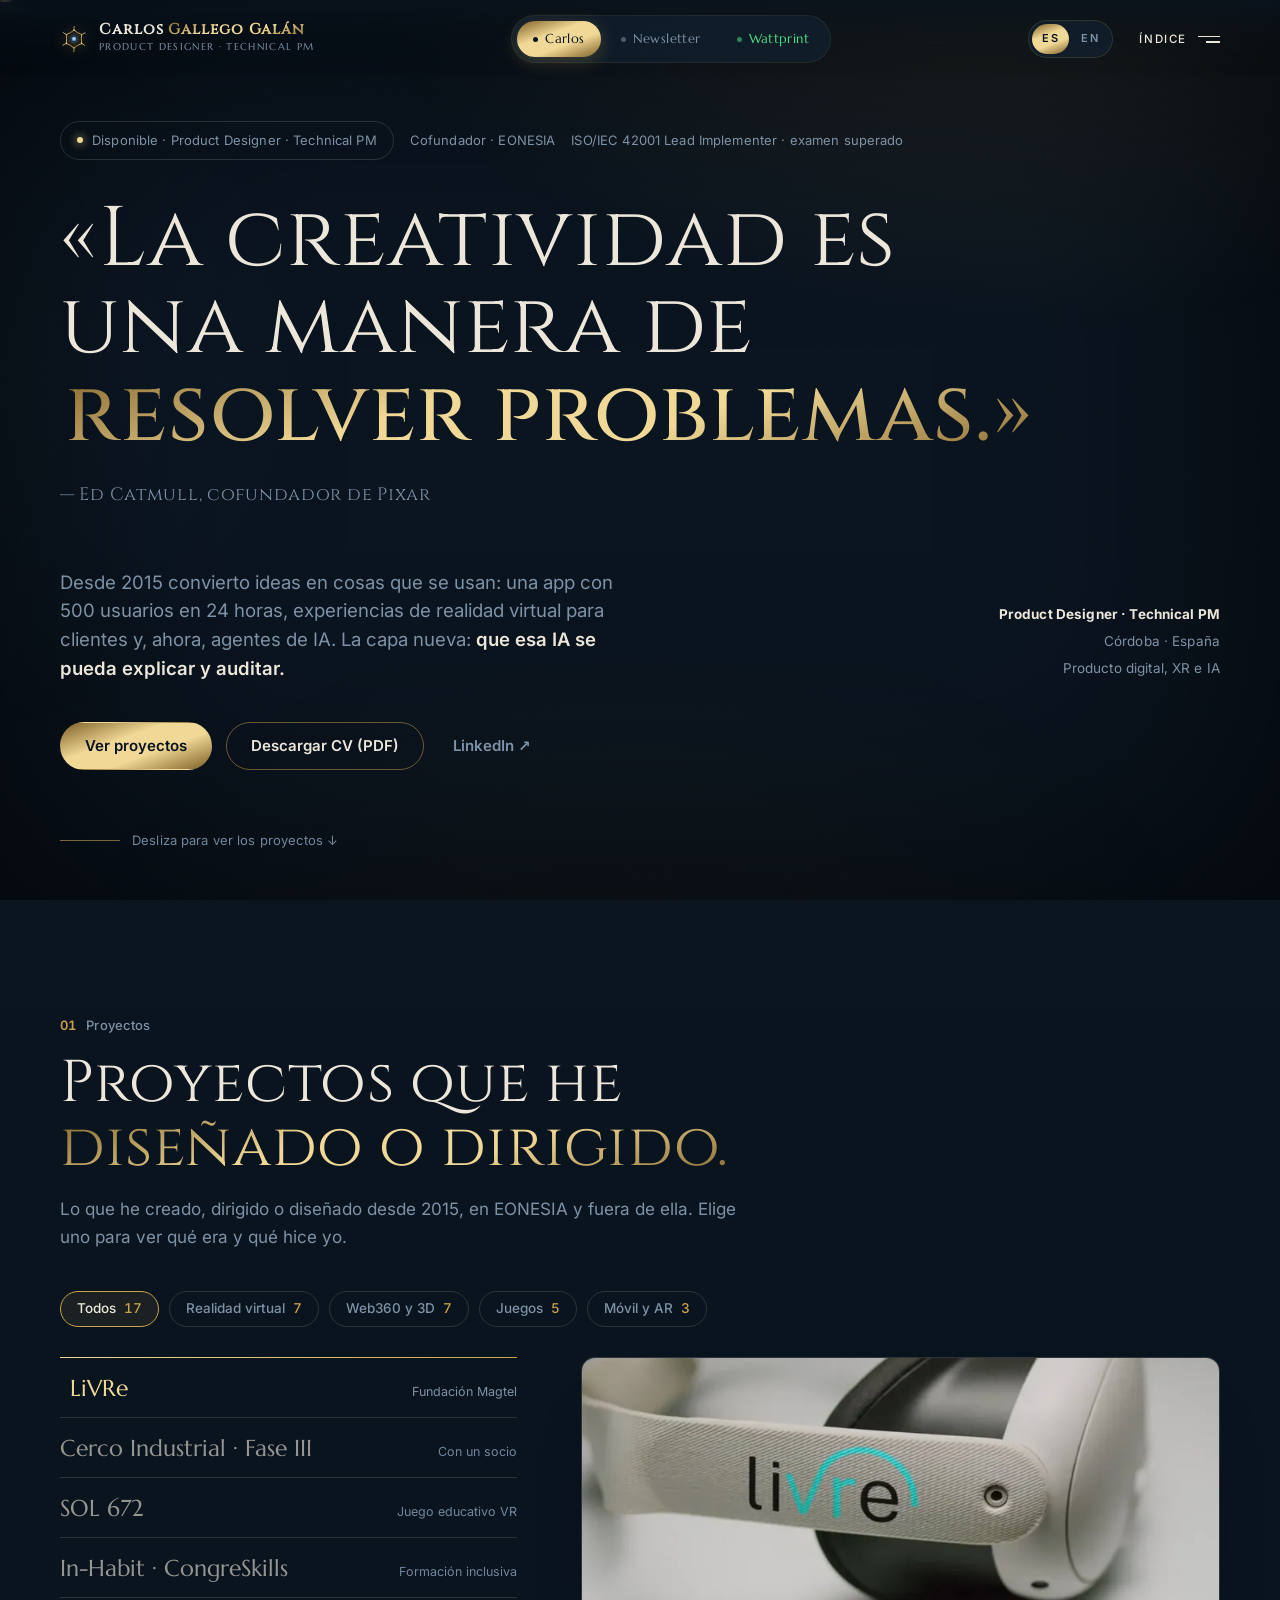
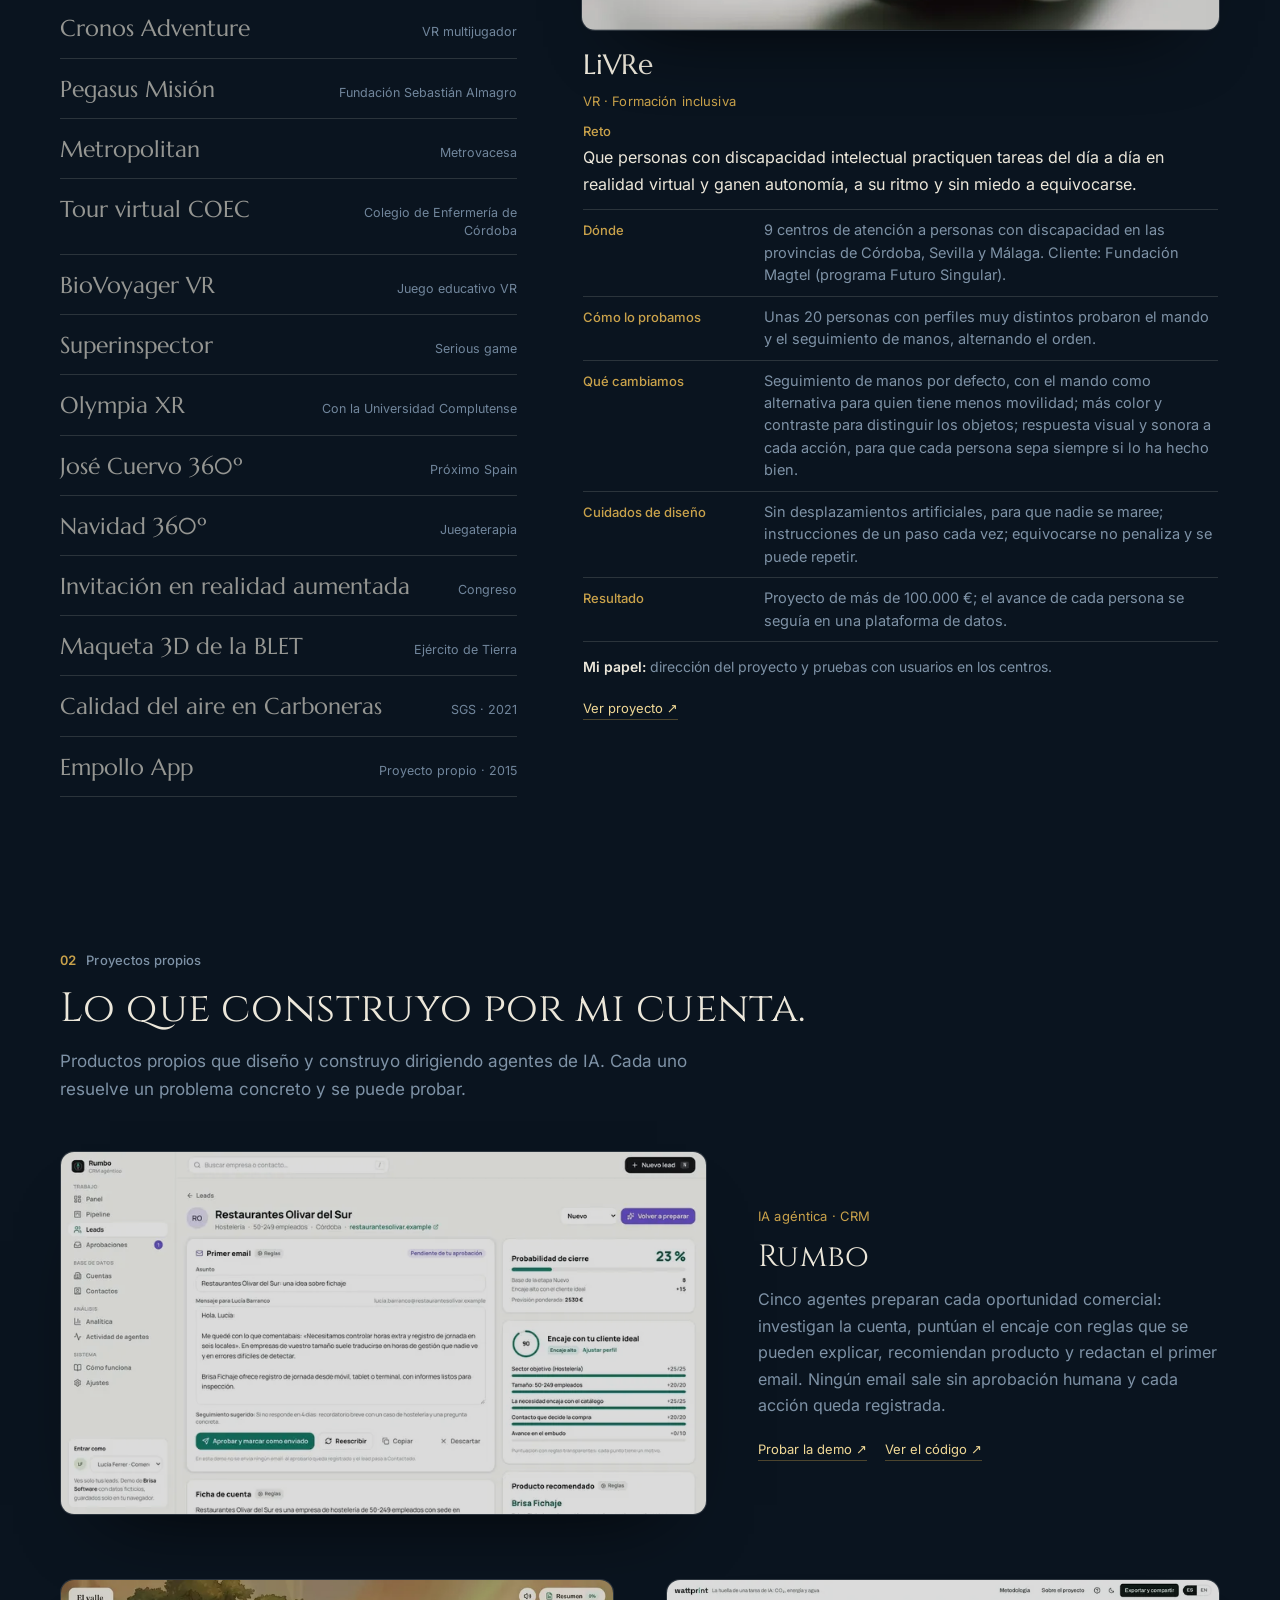
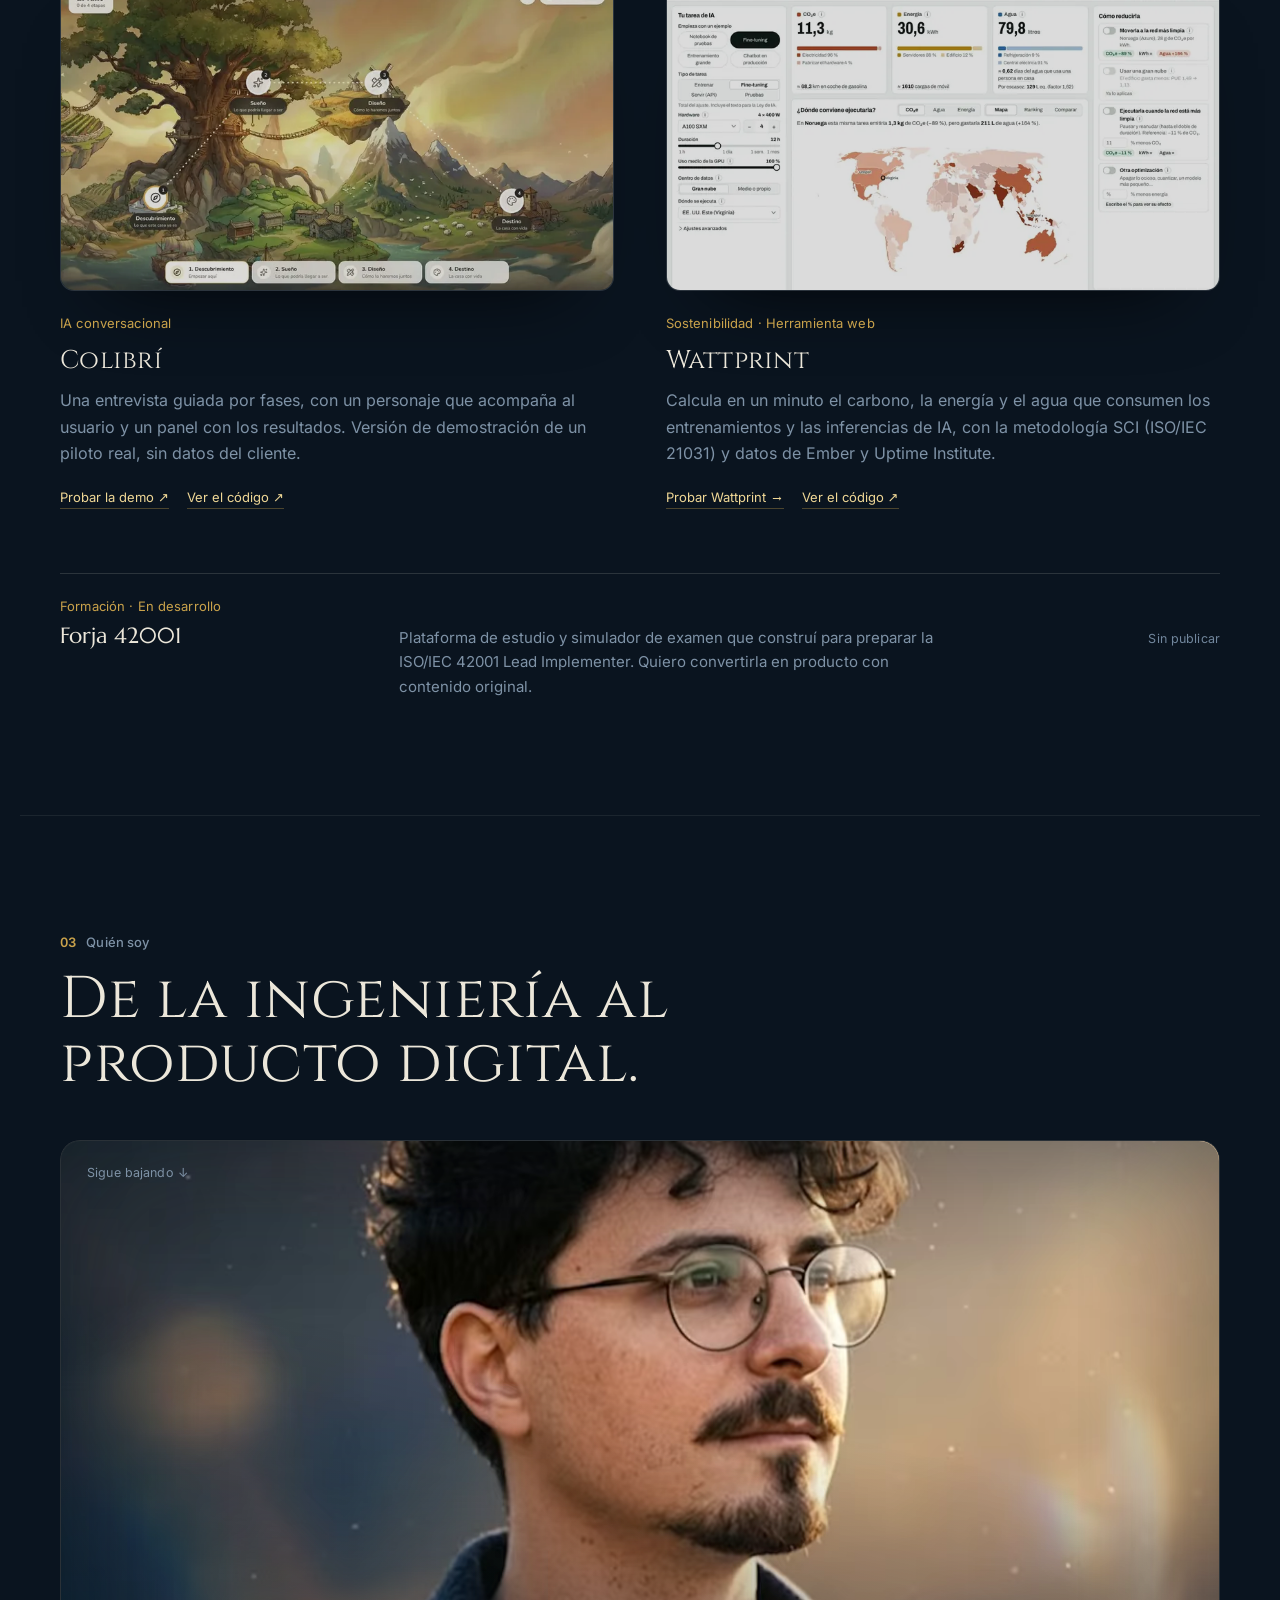
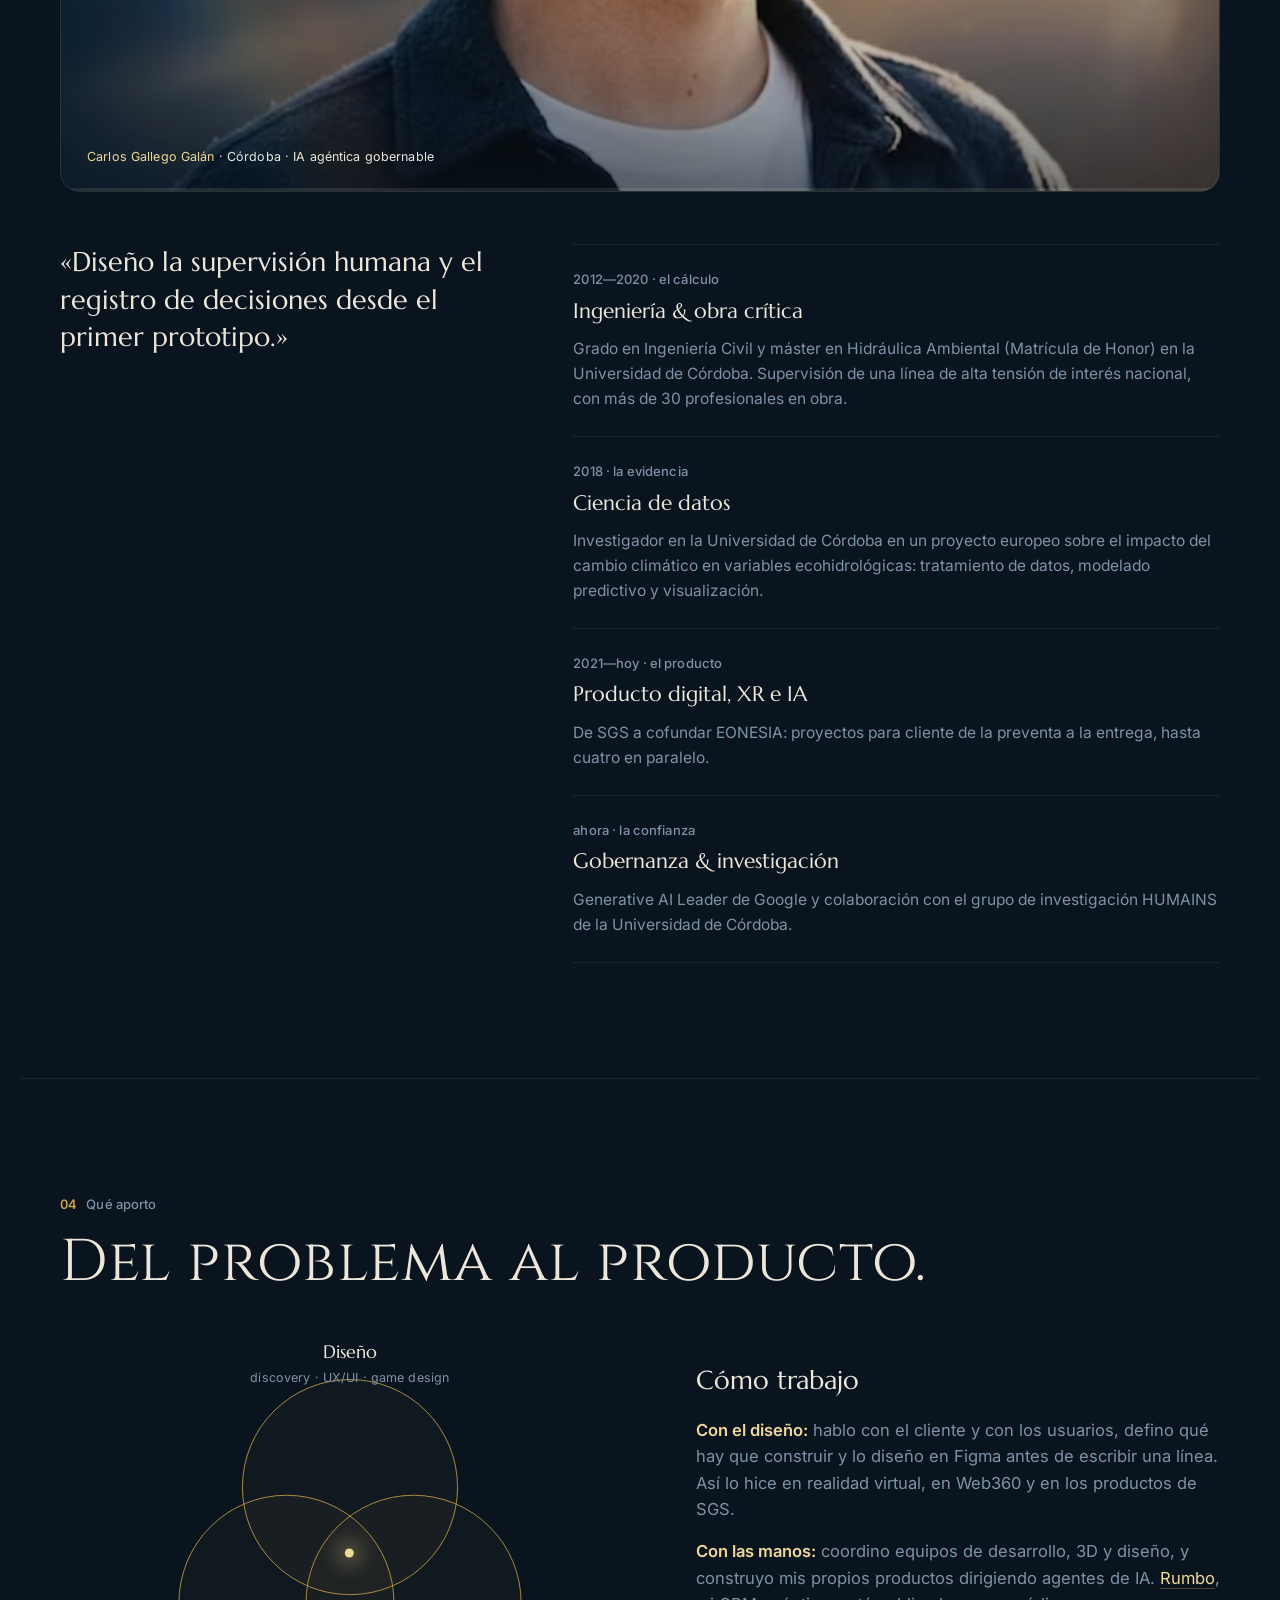
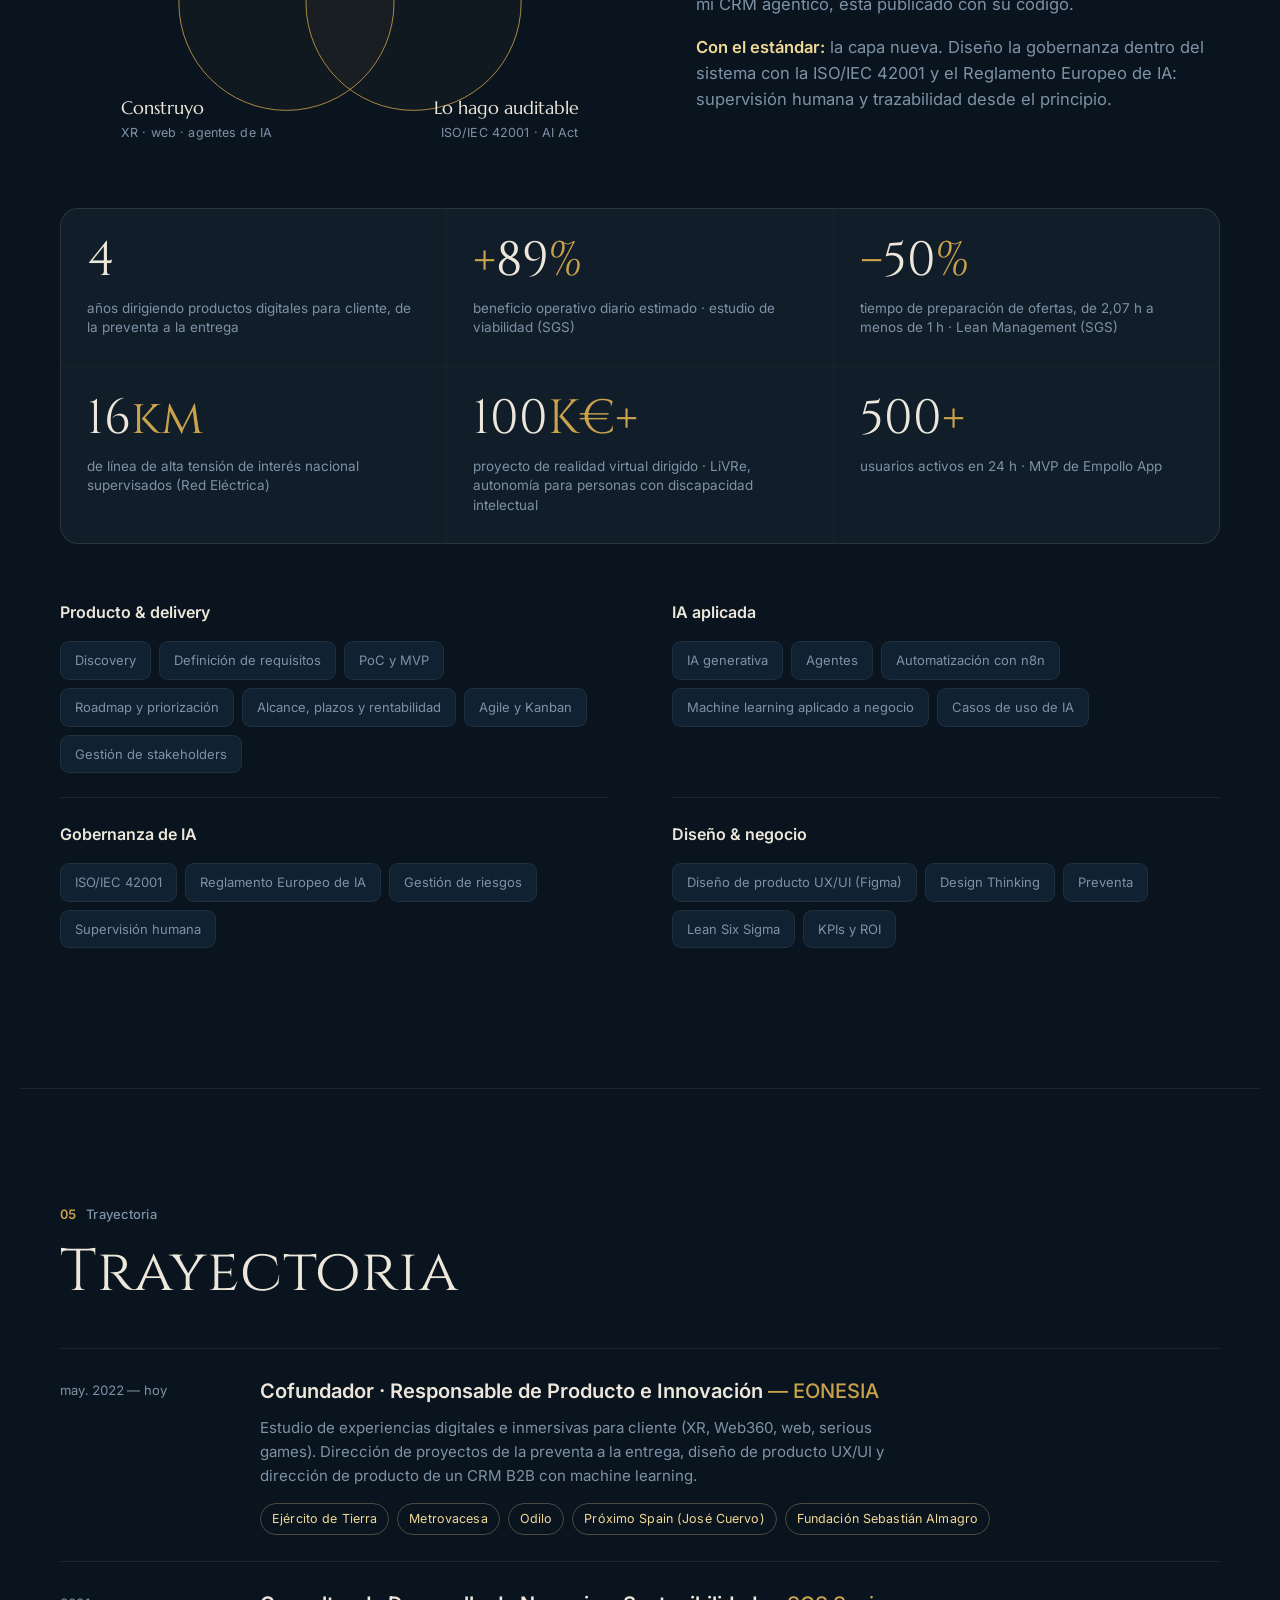
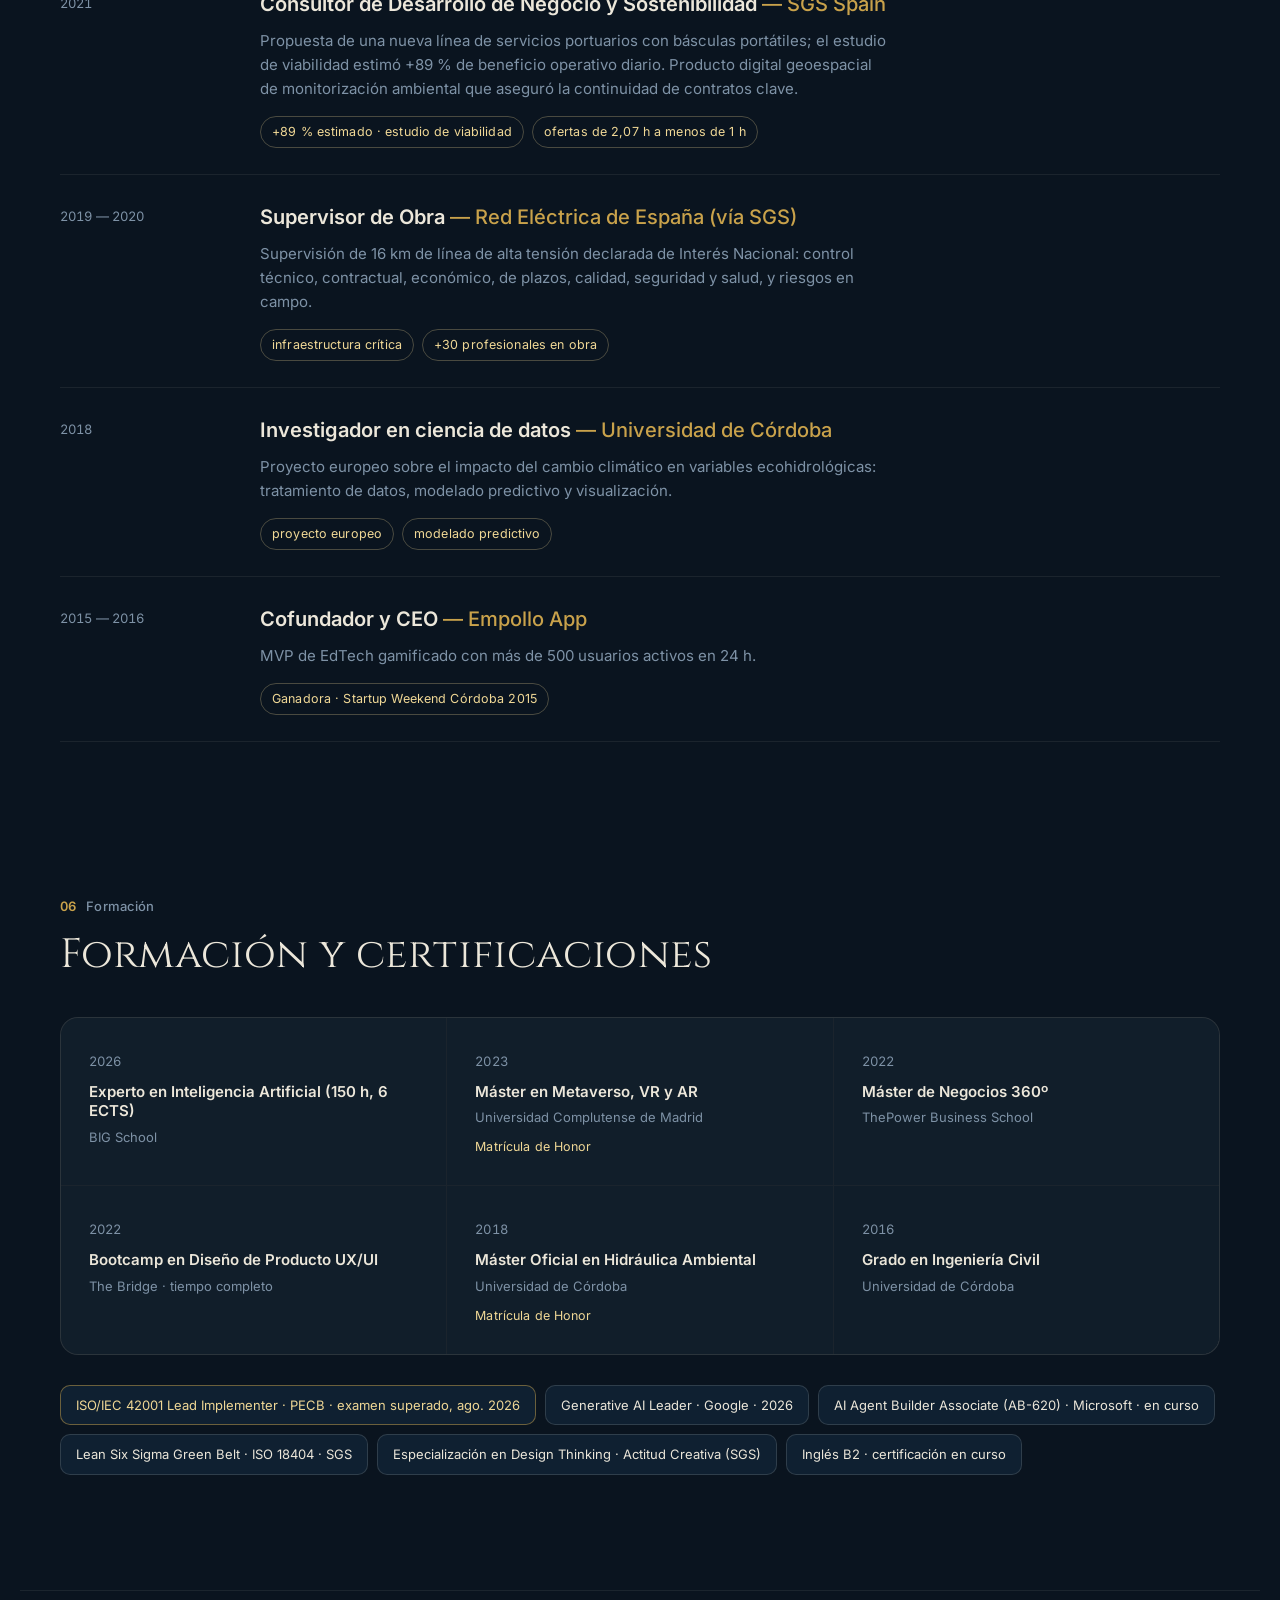
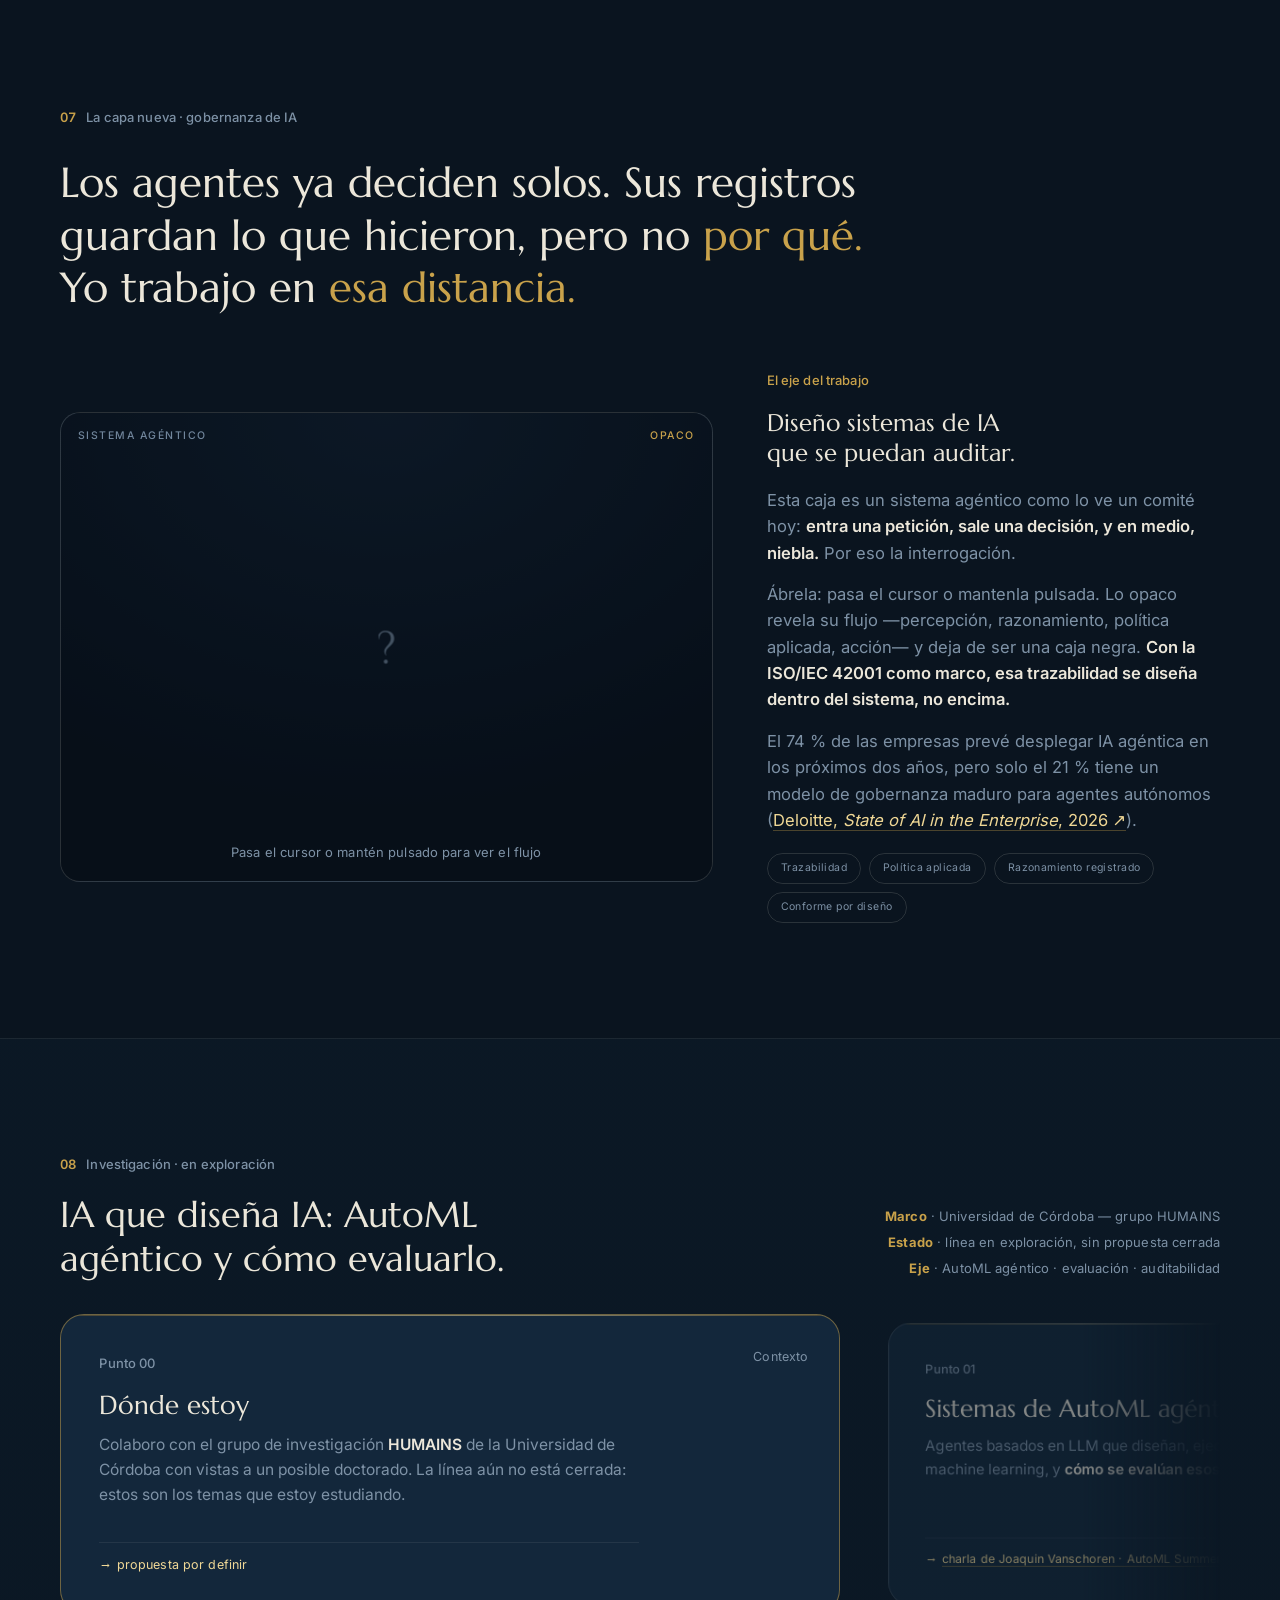
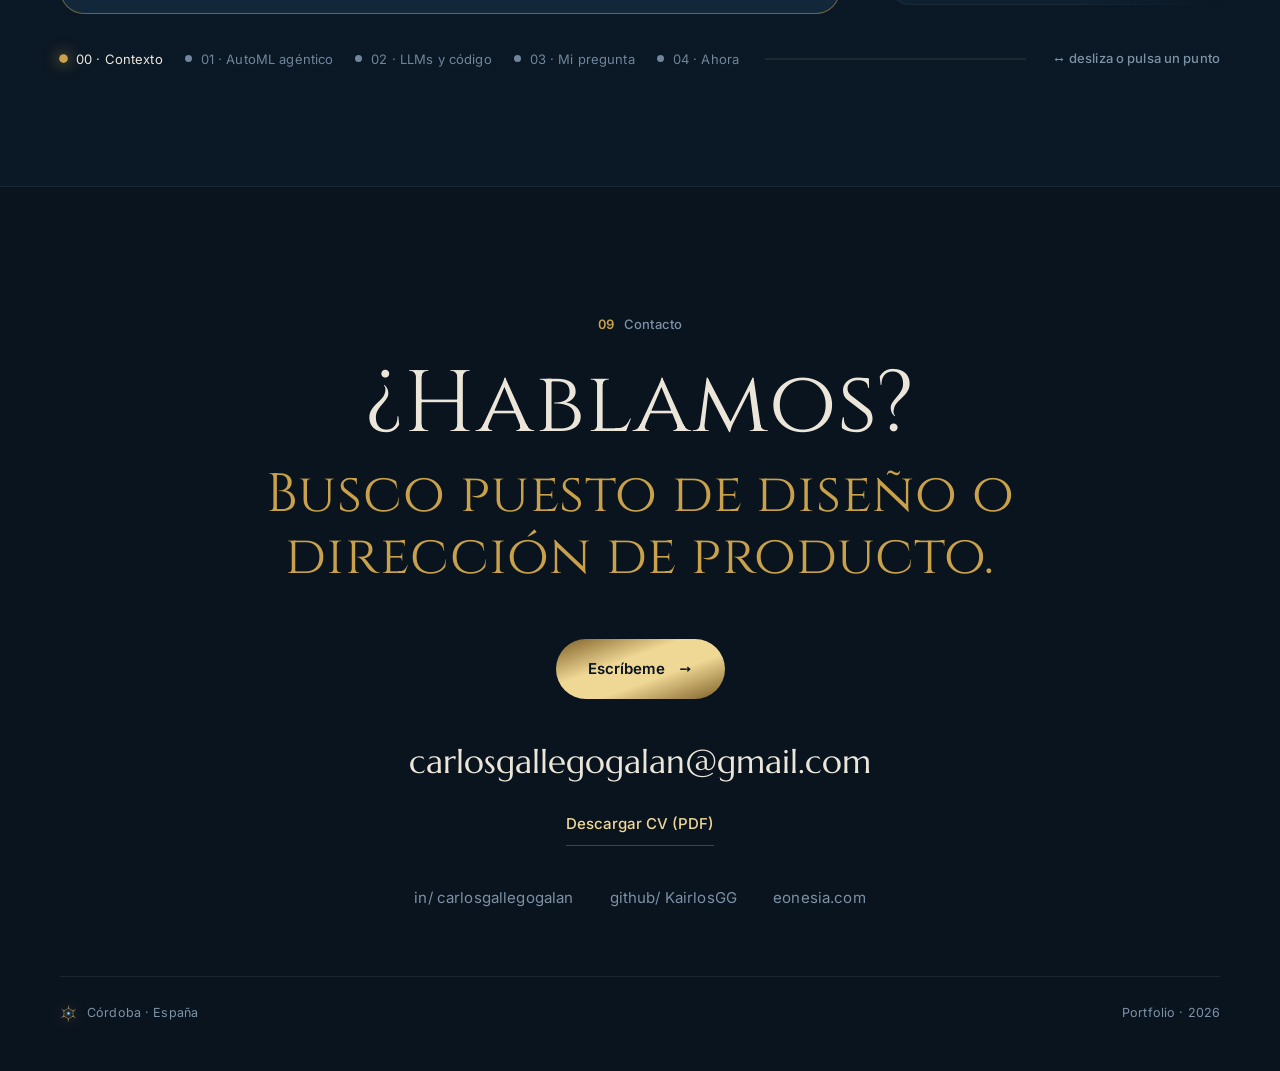
==== commit 00b07acb: "Héroe: cita de Ed Catmull sobre creatividad y resolución de problemas Co-Authored-By: Claude Opus 5." ====
--- a/index.html
+++ b/index.html
@@ -3,10 +3,10 @@
 <head>
 <meta charset="UTF-8"/>
 <meta name="viewport" content="width=device-width, initial-scale=1.0"/>
-<title>Carlos Gallego Galán — Hago productos que funcionan.</title>
+<title>Carlos Gallego Galán — Product Designer · Technical PM</title>
 <meta name="description" content="Diseño y dirección de producto. Realidad virtual para salud e inclusión, herramientas web y agentes de IA con supervisión humana. Córdoba, remoto."/>
 <meta name="theme-color" content="#0A141F"/>
-<meta property="og:title" content="Carlos Gallego Galán — Hago productos que funcionan."/>
+<meta property="og:title" content="Carlos Gallego Galán — Product Designer · Technical PM"/>
 <meta property="og:description" content="Diseño y dirección de producto. Realidad virtual para salud e inclusión, herramientas web y agentes de IA con supervisión humana. Córdoba, remoto."/>
 <!-- meta:begin -->
 <link rel="canonical" href="https://neocortech-kohl.vercel.app/"/>
@@ -27,7 +27,7 @@
 <script defer fetchpriority="high" src="/assets/js/gsap-3.15.0.min.js"></script>
 <script defer fetchpriority="high" src="/assets/js/ScrollTrigger-3.15.0.min.js"></script>
 <script defer fetchpriority="high" src="/assets/js/lenis-1.3.23.min.js"></script>
-<script defer fetchpriority="high" src="/assets/js/app.0db78c0181.js"></script>
+<script defer fetchpriority="high" src="/assets/js/app.39bf39cf3b.js"></script>
 <link rel="preload" href="/assets/fonts/cinzel-latin-400-normal.woff2" as="font" type="font/woff2" crossorigin/>
 <link rel="preload" href="/assets/fonts/cinzel-latin-500-normal.woff2" as="font" type="font/woff2" crossorigin/>
 <style>@font-face{font-family:'Cinzel';font-style:normal;font-weight:400;font-display:swap;src:url(/assets/fonts/cinzel-latin-400-normal.woff2) format('woff2')}@font-face{font-family:'Cinzel';font-style:normal;font-weight:500;font-display:swap;src:url(/assets/fonts/cinzel-latin-500-normal.woff2) format('woff2')}@font-face{font-family:'Inter';font-style:normal;font-weight:400;font-display:swap;src:url(/assets/fonts/inter-latin-400-normal.woff2) format('woff2')}@font-face{font-family:'Inter';font-style:normal;font-weight:500;font-display:swap;src:url(/assets/fonts/inter-latin-500-normal.woff2) format('woff2')}@font-face{font-family:'Inter';font-style:normal;font-weight:600;font-display:swap;src:url(/assets/fonts/inter-latin-600-normal.woff2) format('woff2')}@font-face{font-family:'Inter';font-style:normal;font-weight:700;font-display:swap;src:url(/assets/fonts/inter-latin-700-normal.woff2) format('woff2')}@font-face{font-family:'Cinzel Decorative';font-style:normal;font-weight:700;font-display:swap;src:url(/assets/fonts/cinzel-decorative-latin-700-normal.woff2) format('woff2')}@font-face{font-family:'Marcellus';font-style:normal;font-weight:400;font-display:swap;src:url(/assets/fonts/marcellus-latin-400-normal.woff2) format('woff2')}@font-face{font-family:"Cinzel Fallback";src:local("Times New Roman"),local("TimesNewRomanPSMT"),local("Liberation Serif"),local("Tinos"),local("Times");size-adjust:131.5%;ascent-override:74.2%;descent-override:28.3%;line-gap-override:0%}@font-face{font-family:"Marcellus Fallback";src:local("Times New Roman"),local("TimesNewRomanPSMT"),local("Liberation Serif"),local("Tinos"),local("Times");size-adjust:110.7%;ascent-override:88%;descent-override:25.3%;line-gap-override:0%}@font-face{font-family:"Inter Fallback";src:local("Arial"),local("ArialMT"),local("Liberation Sans"),local("Arimo"),local("Helvetica");size-adjust:105.5%;ascent-override:91.8%;descent-override:22.9%;line-gap-override:0%}</style>
@@ -535,6 +535,10 @@
 #nav .brand .mk{flex:0 0 auto}
 @media (max-width:400px){.brand .wm.wm-cg + .sub{display:none}.brand > span{min-width:0}.brand .wm.wm-cg{white-space:normal;line-height:1.2;font-size:12.5px}}
 @media (max-width:345px){#nav .brand .mk{display:none}}
+/* Héroe: cita de Ed Catmull */
+.hero #heroH1{font-size:clamp(38px,6.6vw,108px);line-height:1.04}
+.hero-cite{margin:22px 0 0;font-family:var(--display);font-size:clamp(15px,1.4vw,19px);letter-spacing:.04em;color:var(--muted)}
+@media(max-width:600px){.hero #heroH1{font-size:clamp(24px,7.4vw,44px)}}
 
 /* =====================================================================
    Fase 1 · diseño y estructura (va la última en la cascada)
@@ -918,9 +922,11 @@
   <div class="wrap">
     <div class="tagrow rvx"><span class="pill"><span class="dot"></span> <span data-i18n="open">Disponible · Product Designer · Technical PM</span></span><span data-i18n="tag_eon">Cofundador · EONESIA</span><span data-i18n="tag_iso">ISO/IEC 42001 Lead Implementer · examen superado</span></div>
     <h1 id="heroH1">
-      <span class="line-mask"><span class="l1" data-i18n="h1a">Hago productos</span></span>
-      <span class="line-mask"><span class="l2"><span class="it" data-i18n="h1b">que funcionan.</span></span></span>
+      <span class="line-mask"><span class="l1" data-i18n="h1a">«La creatividad es</span></span>
+      <span class="line-mask"><span class="l1" data-i18n="h1m">una manera de</span></span>
+      <span class="line-mask"><span class="l2"><span class="it" data-i18n="h1b">resolver problemas.»</span></span></span>
     </h1>
+    <p class="hero-cite rvx" data-i18n="h1cite">— Ed Catmull, cofundador de Pixar</p>
     <div class="hero-foot">
       <p class="intro rvx" data-i18n="intro">Desde 2015 convierto ideas en cosas que se usan: una app con 500 usuarios en 24 horas, experiencias de realidad virtual para clientes y, ahora, agentes de IA. La capa nueva: <strong>que esa IA se pueda explicar y auditar.</strong></p>
       <div class="meta rvx" data-i18n="hero_meta"><div><b>Product Designer · Technical PM</b></div><div>Córdoba · España</div><div>Producto digital, XR e IA</div></div>
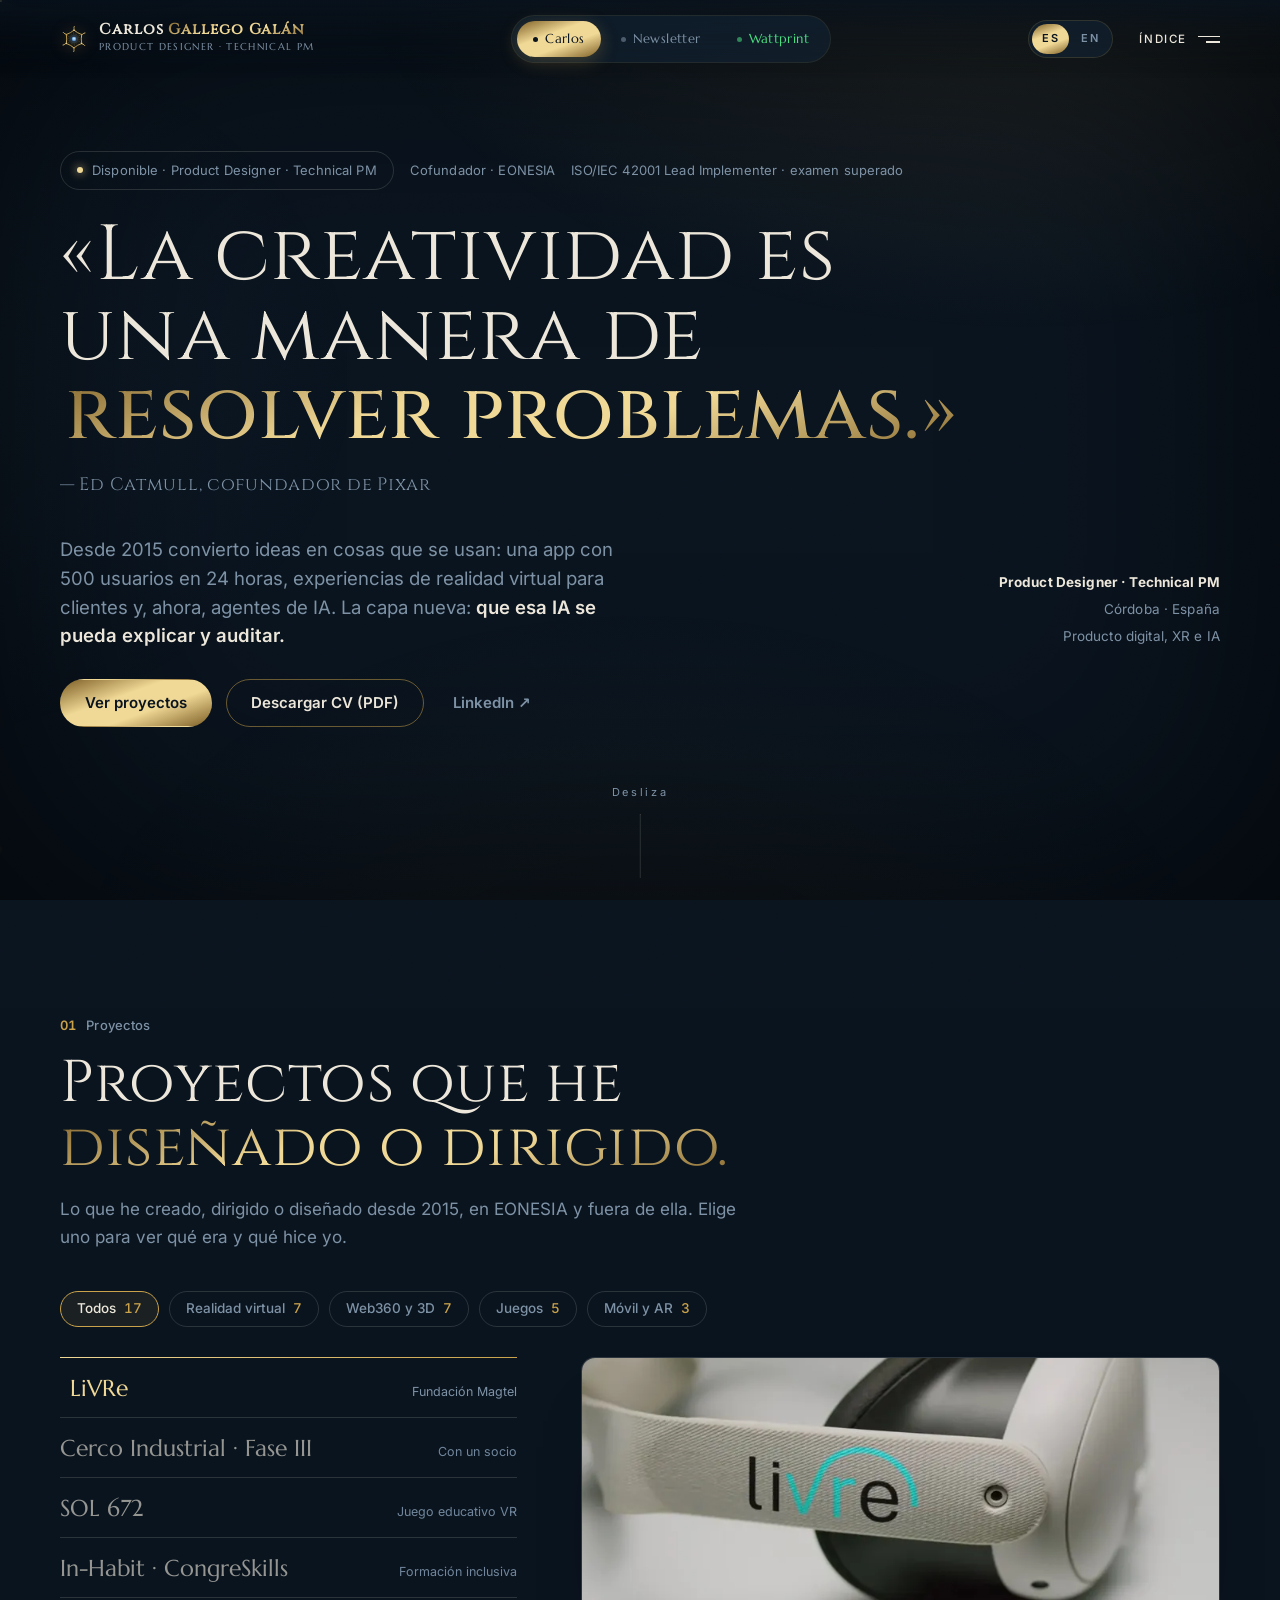
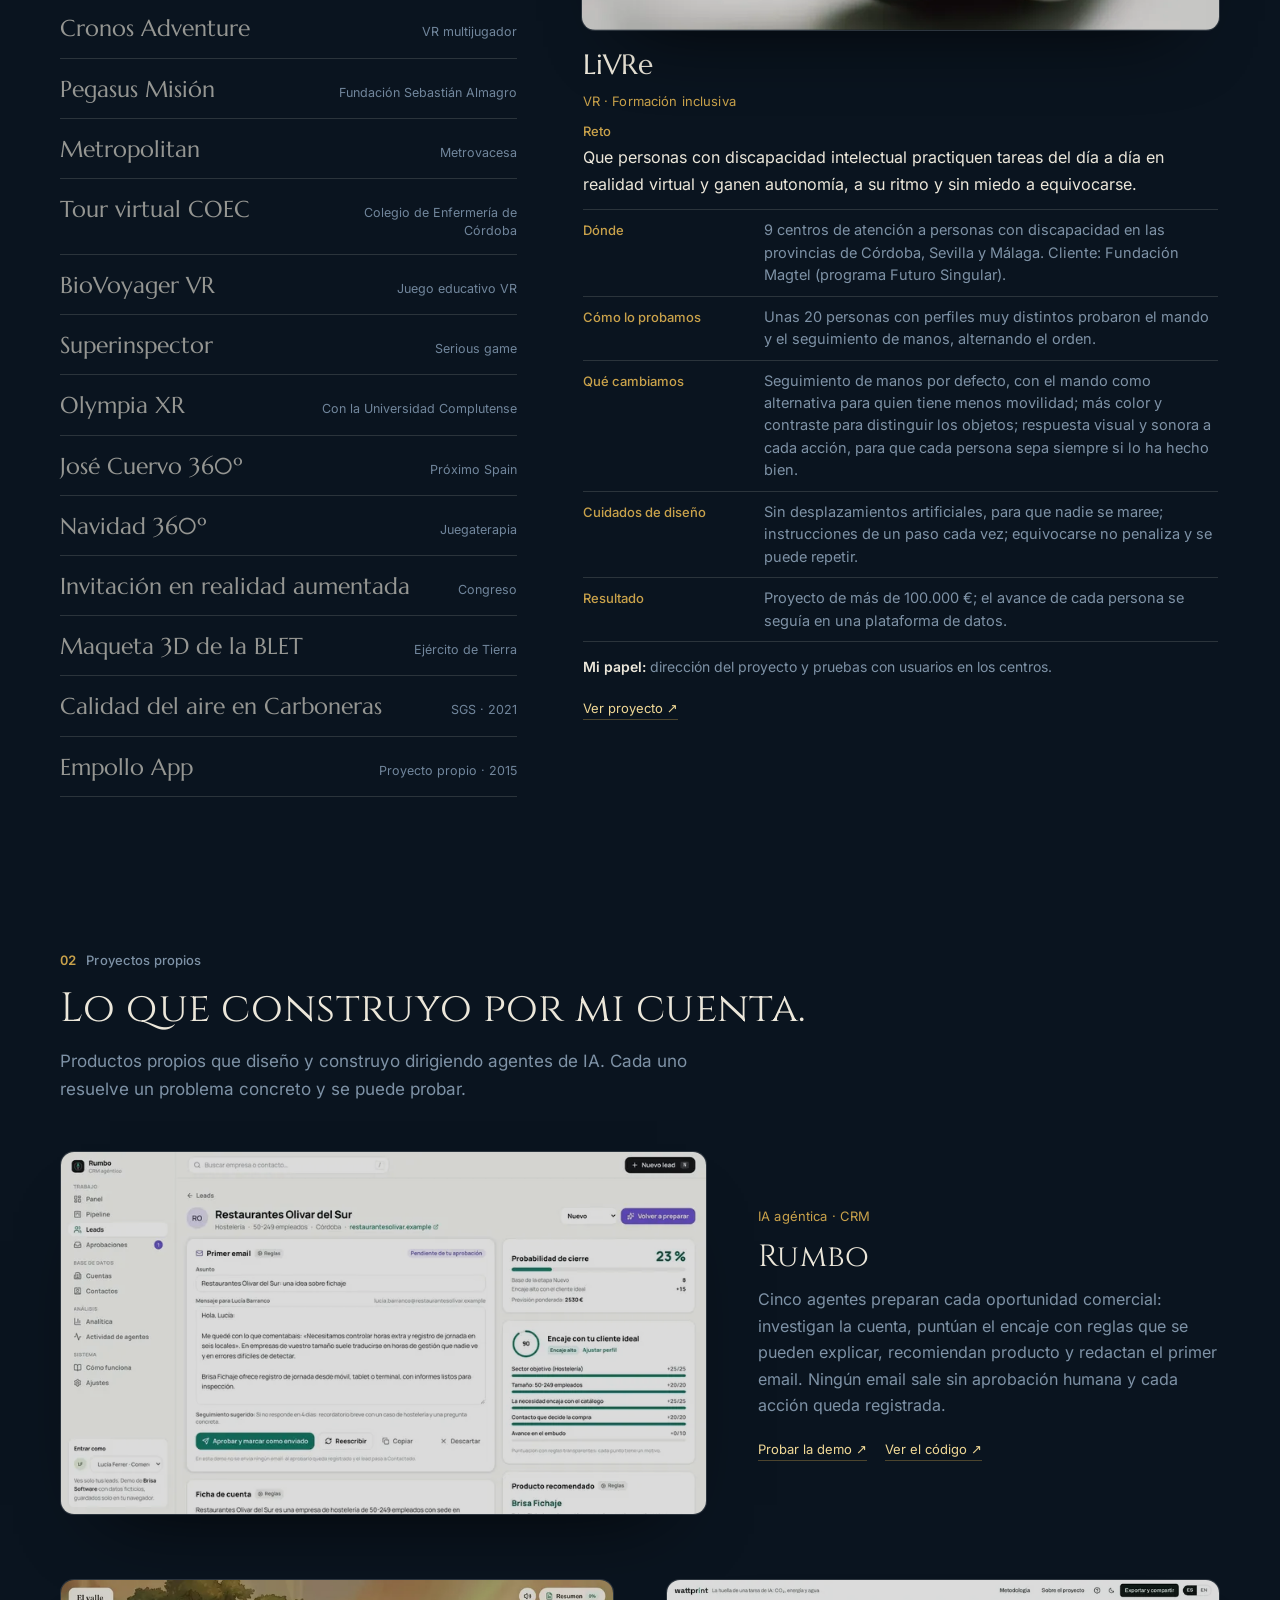
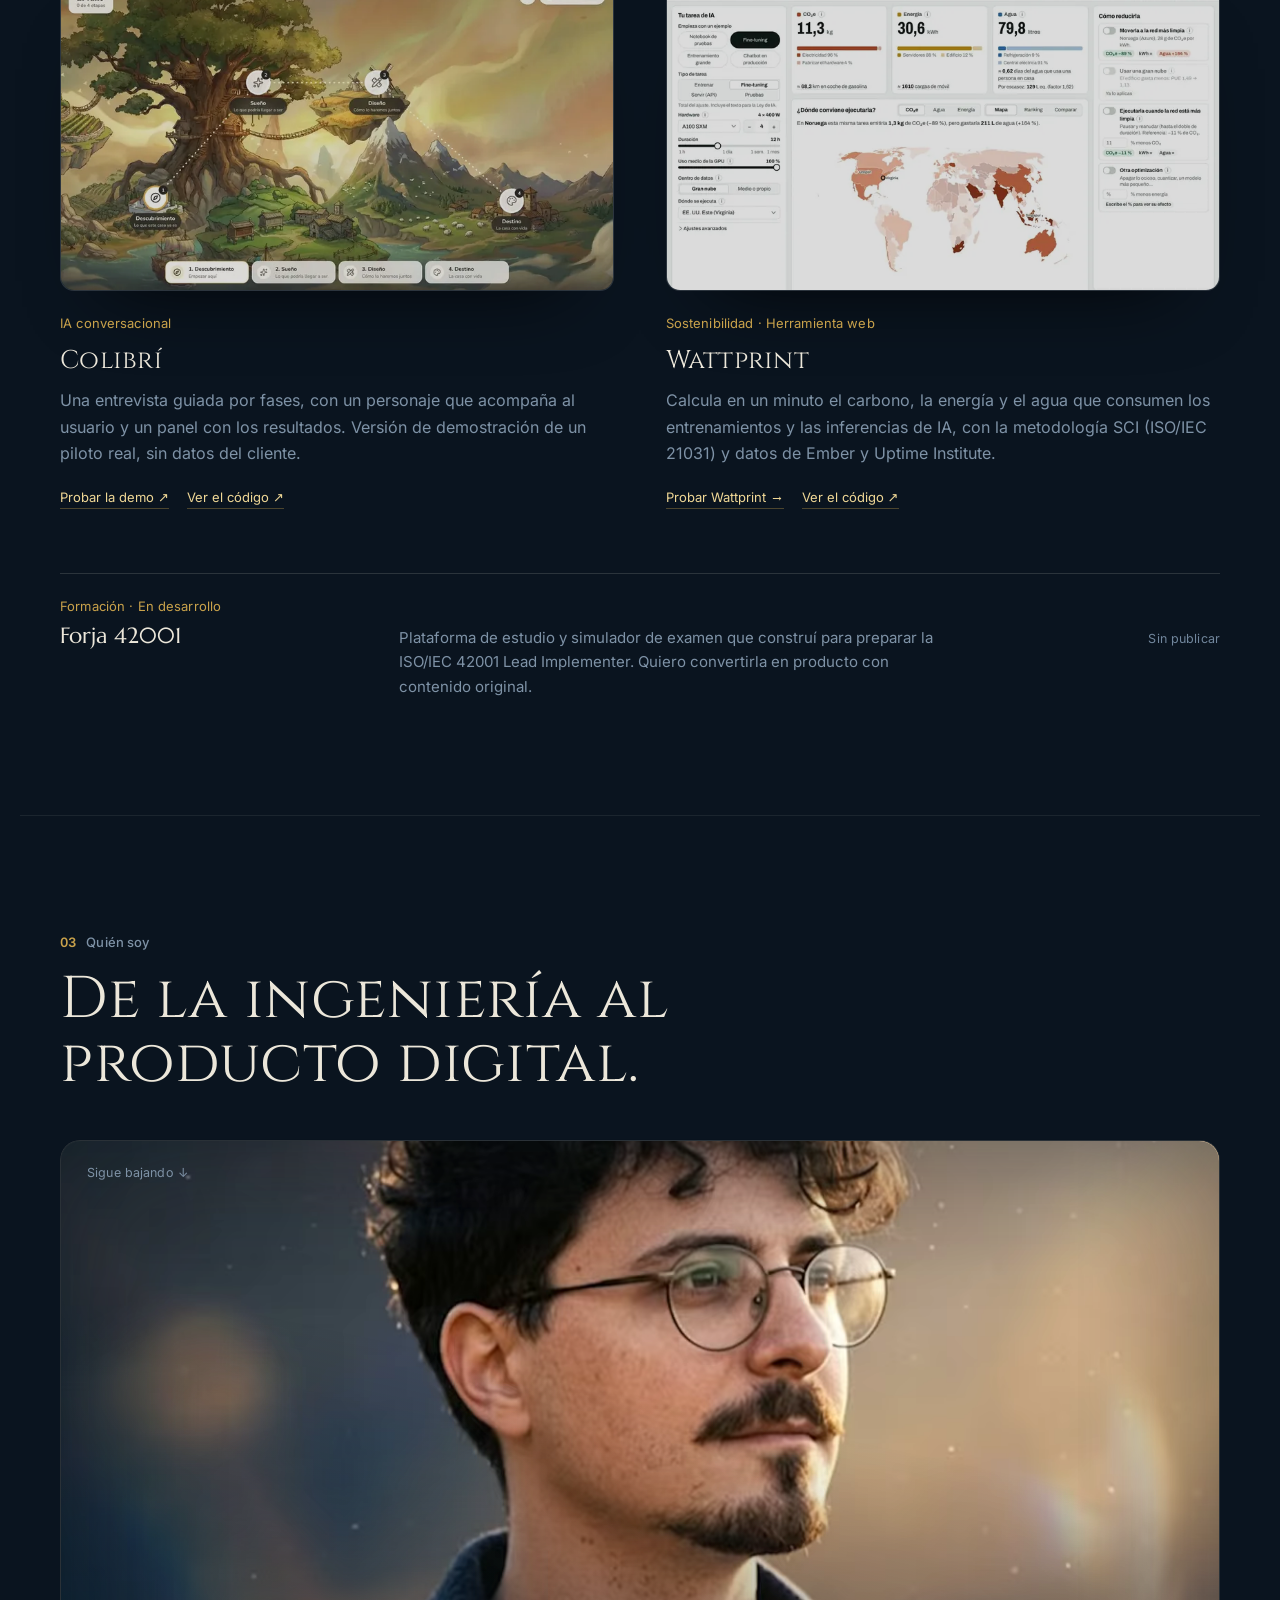
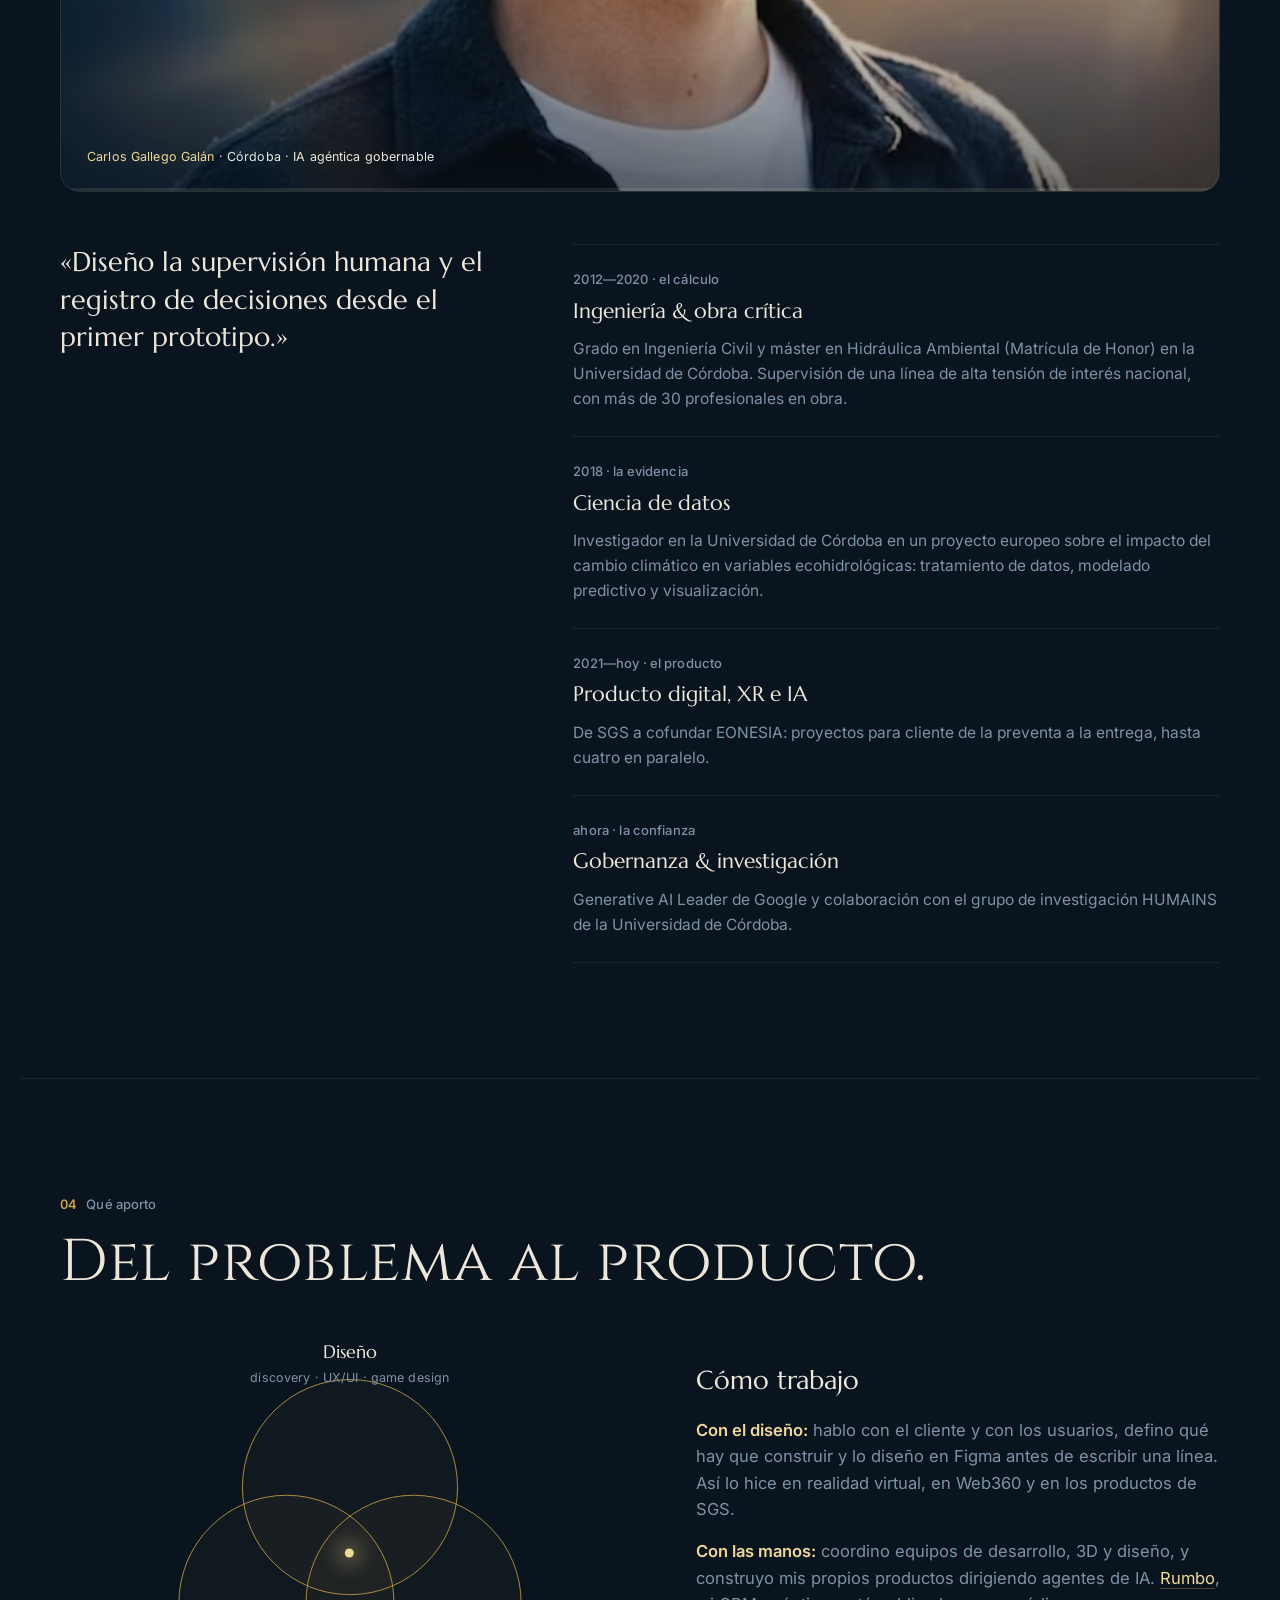
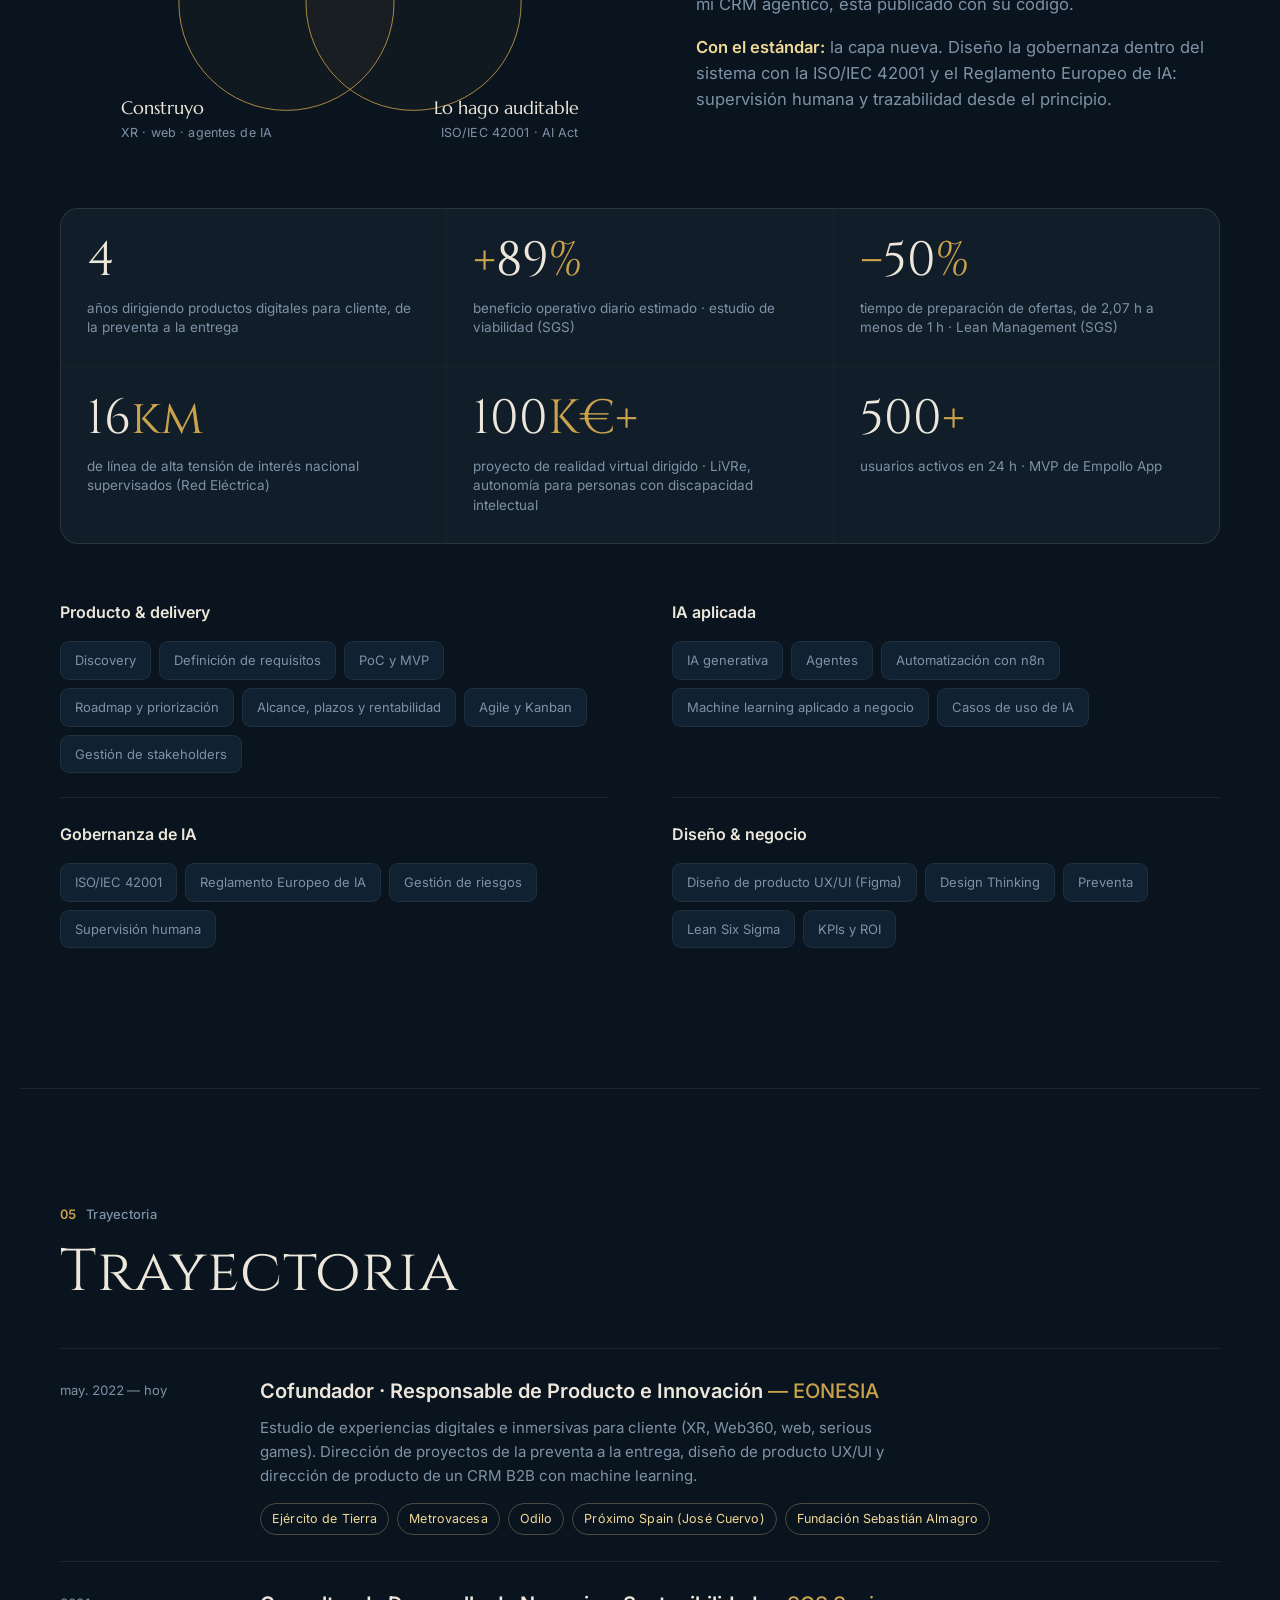
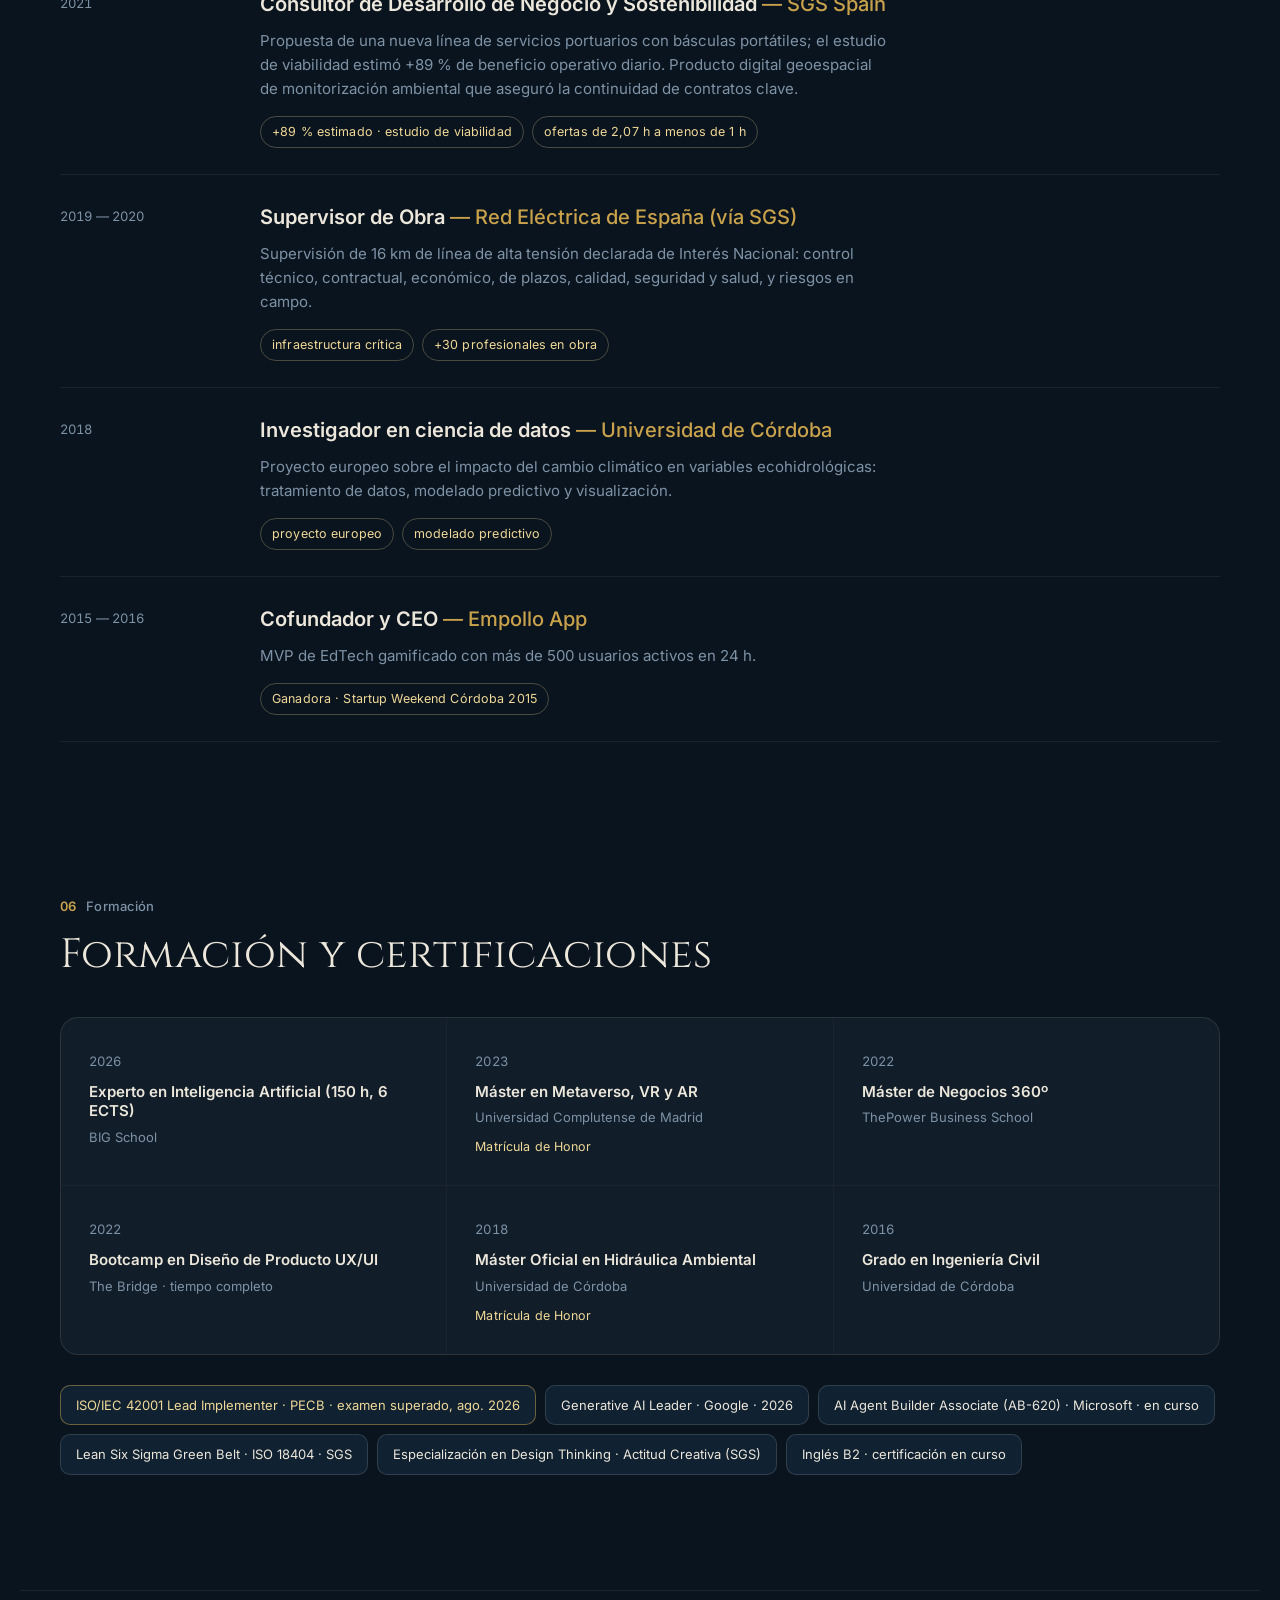
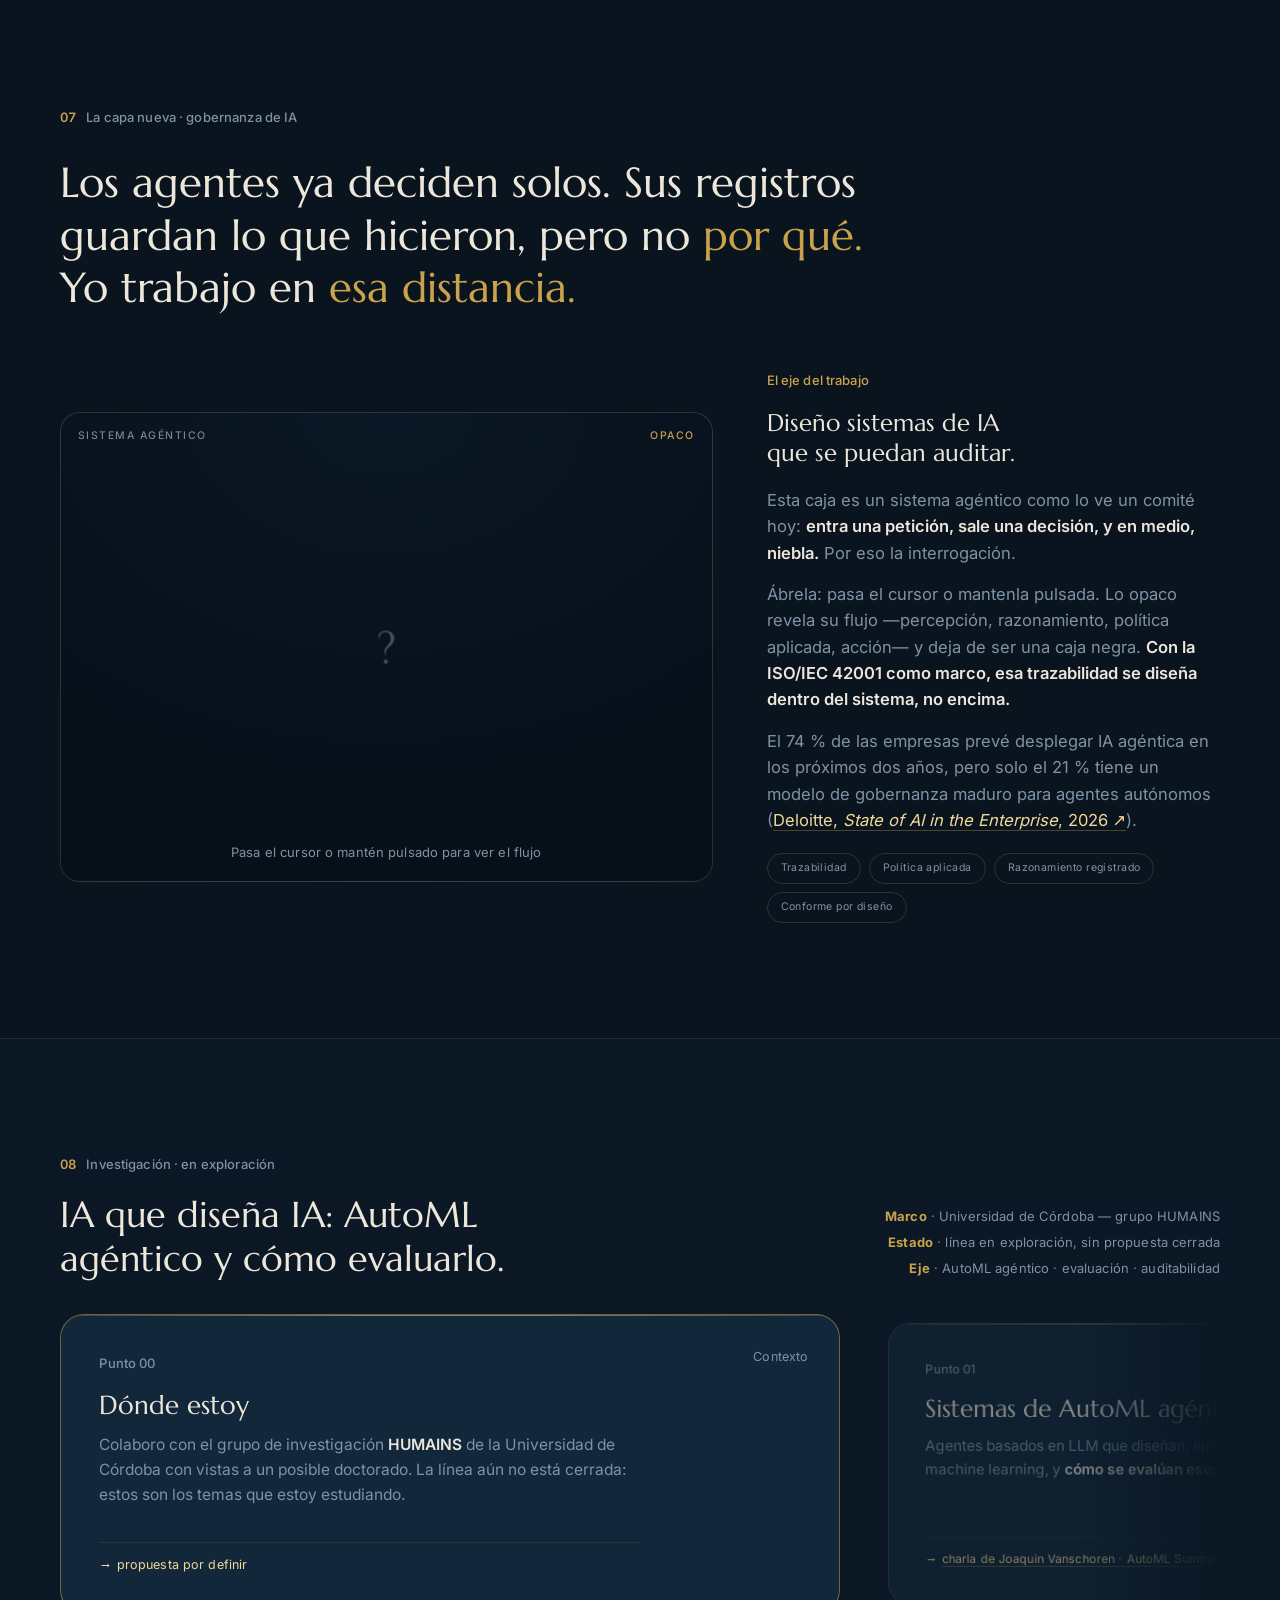
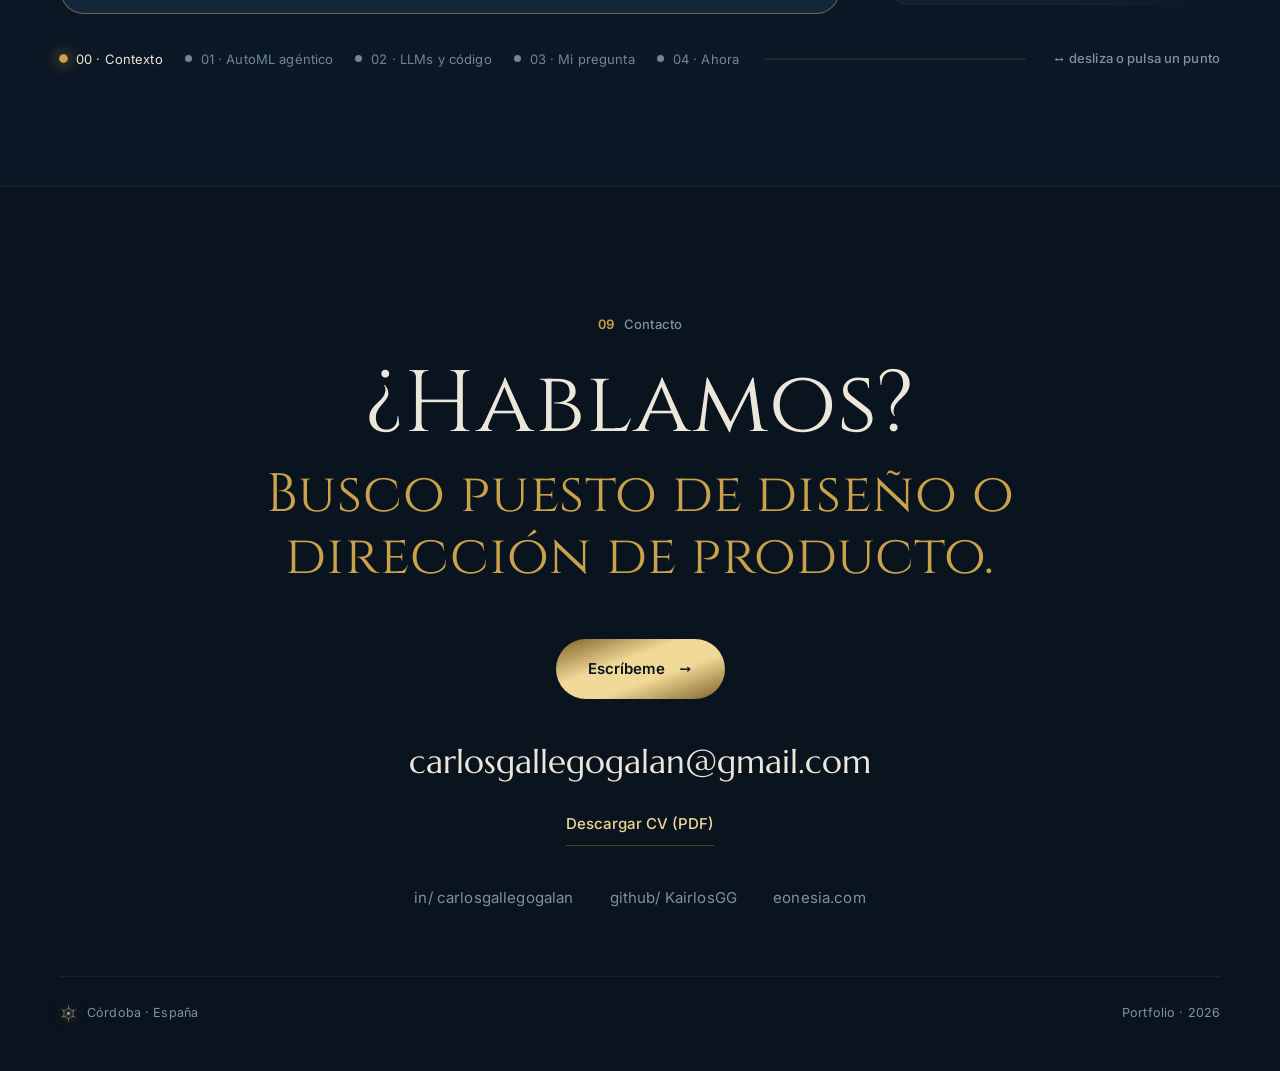
==== commit 8e2bf2f4: "Héroe compacto en la primera pantalla e indicador de scroll vertical animado Co-Authored-By: Claude " ====
--- a/index.html
+++ b/index.html
@@ -539,6 +539,44 @@
 .hero #heroH1{font-size:clamp(38px,6.6vw,108px);line-height:1.04}
 .hero-cite{margin:22px 0 0;font-family:var(--display);font-size:clamp(15px,1.4vw,19px);letter-spacing:.04em;color:var(--muted)}
 @media(max-width:600px){.hero #heroH1{font-size:clamp(24px,7.4vw,44px)}}
+/* Héroe compacto: todo dentro de la primera pantalla */
+body .hero{position:relative;padding-top:96px;padding-bottom:118px;justify-content:center}
+body .hero #heroH1{font-size:clamp(36px,min(6.1vw,9.4svh),100px);line-height:1.02;margin-top:26px}
+@media(min-width:701px){body .hero #heroH1 .line-mask>span{white-space:nowrap}}
+body .hero .hero-cite{margin-top:16px}
+body .hero .hero-foot{margin-top:clamp(24px,4svh,44px)}
+body .hero .hero-cta{margin-top:clamp(20px,3.2svh,34px)}
+/* Indicador de scroll: línea vertical con un trazo dorado que baja */
+body .hero .scrollcue{position:absolute;left:50%;bottom:22px;margin:0;transform:translateX(-50%);flex-direction:column;gap:12px;font-size:11px;letter-spacing:.24em;color:var(--muted)}
+body .hero .scrollcue .ln{width:1px;height:64px;background:var(--line2);overflow:hidden;position:relative}
+body .hero .scrollcue .ln::after{content:"";position:absolute;left:0;top:0;width:100%;height:45%;opacity:1;background:linear-gradient(to bottom,transparent,var(--gold));animation:cueDrop 2.1s cubic-bezier(.65,0,.35,1) infinite;transform:translateY(-100%)}
+@keyframes cueDrop{0%{transform:translateY(-100%)}70%,100%{transform:translateY(230%)}}
+@media (prefers-reduced-motion:reduce){body .hero .scrollcue .ln::after{animation:none;transform:none;height:100%;opacity:.6}}
+@media(max-width:700px){
+  body .hero{padding-top:84px;padding-bottom:104px;justify-content:center}
+  body .hero .hero-foot .meta{display:none}
+  body .hero .hero-foot .intro{font-size:16px}
+  body .hero .scrollcue .ln{height:48px}
+}
+body .hero > .wrap{position:static}
+body .hero .scrollcue .ln{order:2}
+@media(max-width:700px){
+  body .hero #heroH1{font-size:clamp(26px,7.6vw,44px);margin-top:18px}
+  body .hero .tagrow > span:not(.pill){display:none}
+  body .hero .hero-cite{font-size:14px;margin-top:12px}
+  body .hero .hero-cta{flex-wrap:nowrap;gap:10px}
+  body .hero .hero-cta .hbtn{flex:1 1 0;padding:0 12px;font-size:14px;white-space:nowrap}
+  body .hero .hero-cta .hbtn-txt{display:none}
+}
+@media(max-width:700px) and (max-height:700px){
+  body .hero .hero-foot .intro{font-size:15px;line-height:1.5}
+  body .hero{padding-top:76px;padding-bottom:92px}
+  body .hero .scrollcue .ln{height:36px}
+}
+@media(min-width:701px) and (max-height:760px){
+  body .hero{padding-top:84px;padding-bottom:104px}
+  body .hero .scrollcue .ln{height:48px}
+}
 
 /* =====================================================================
    Fase 1 · diseño y estructura (va la última en la cascada)
@@ -932,7 +970,7 @@
       <div class="meta rvx" data-i18n="hero_meta"><div><b>Product Designer · Technical PM</b></div><div>Córdoba · España</div><div>Producto digital, XR e IA</div></div>
     </div>
     <div class="hero-cta"><a class="hbtn hbtn-main" href="#proyectos" data-i18n="cta_proy">Ver proyectos</a><a class="hbtn" href="/assets/cv/CV_Carlos_Gallego_Galan_ES.pdf" download data-i18n-attr="href:cv_href" data-c><span data-i18n="cv">Descargar CV (PDF)</span></a><a class="hbtn hbtn-txt" href="https://www.linkedin.com/in/carlosgallegogalan" target="_blank" rel="noopener" data-c>LinkedIn ↗</a></div>
-    <div class="scrollcue rvx"><span class="ln"></span> <span data-i18n="cue">Desliza para ver los proyectos ↓</span></div>
+    <div class="scrollcue rvx"><span class="ln"></span> <span data-i18n="cue">Desliza</span></div>
   </div>
 </section>
 
